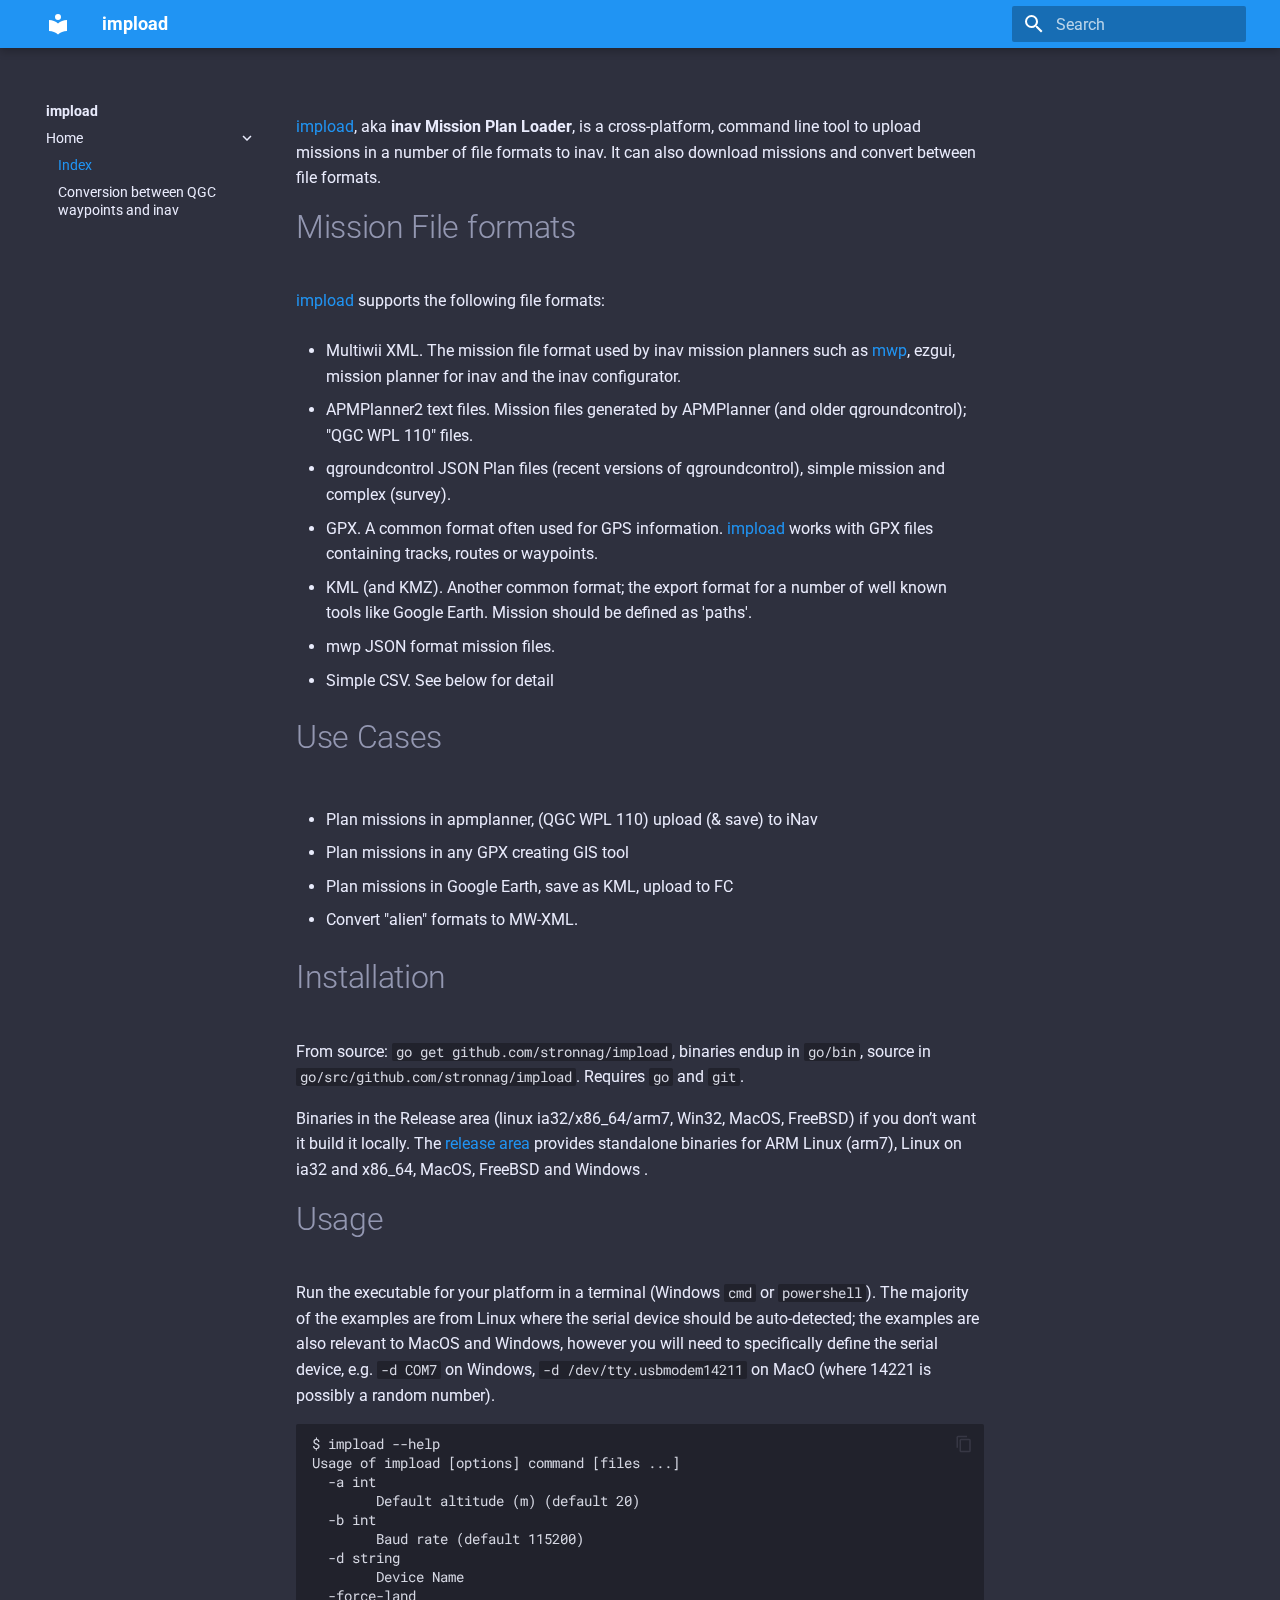
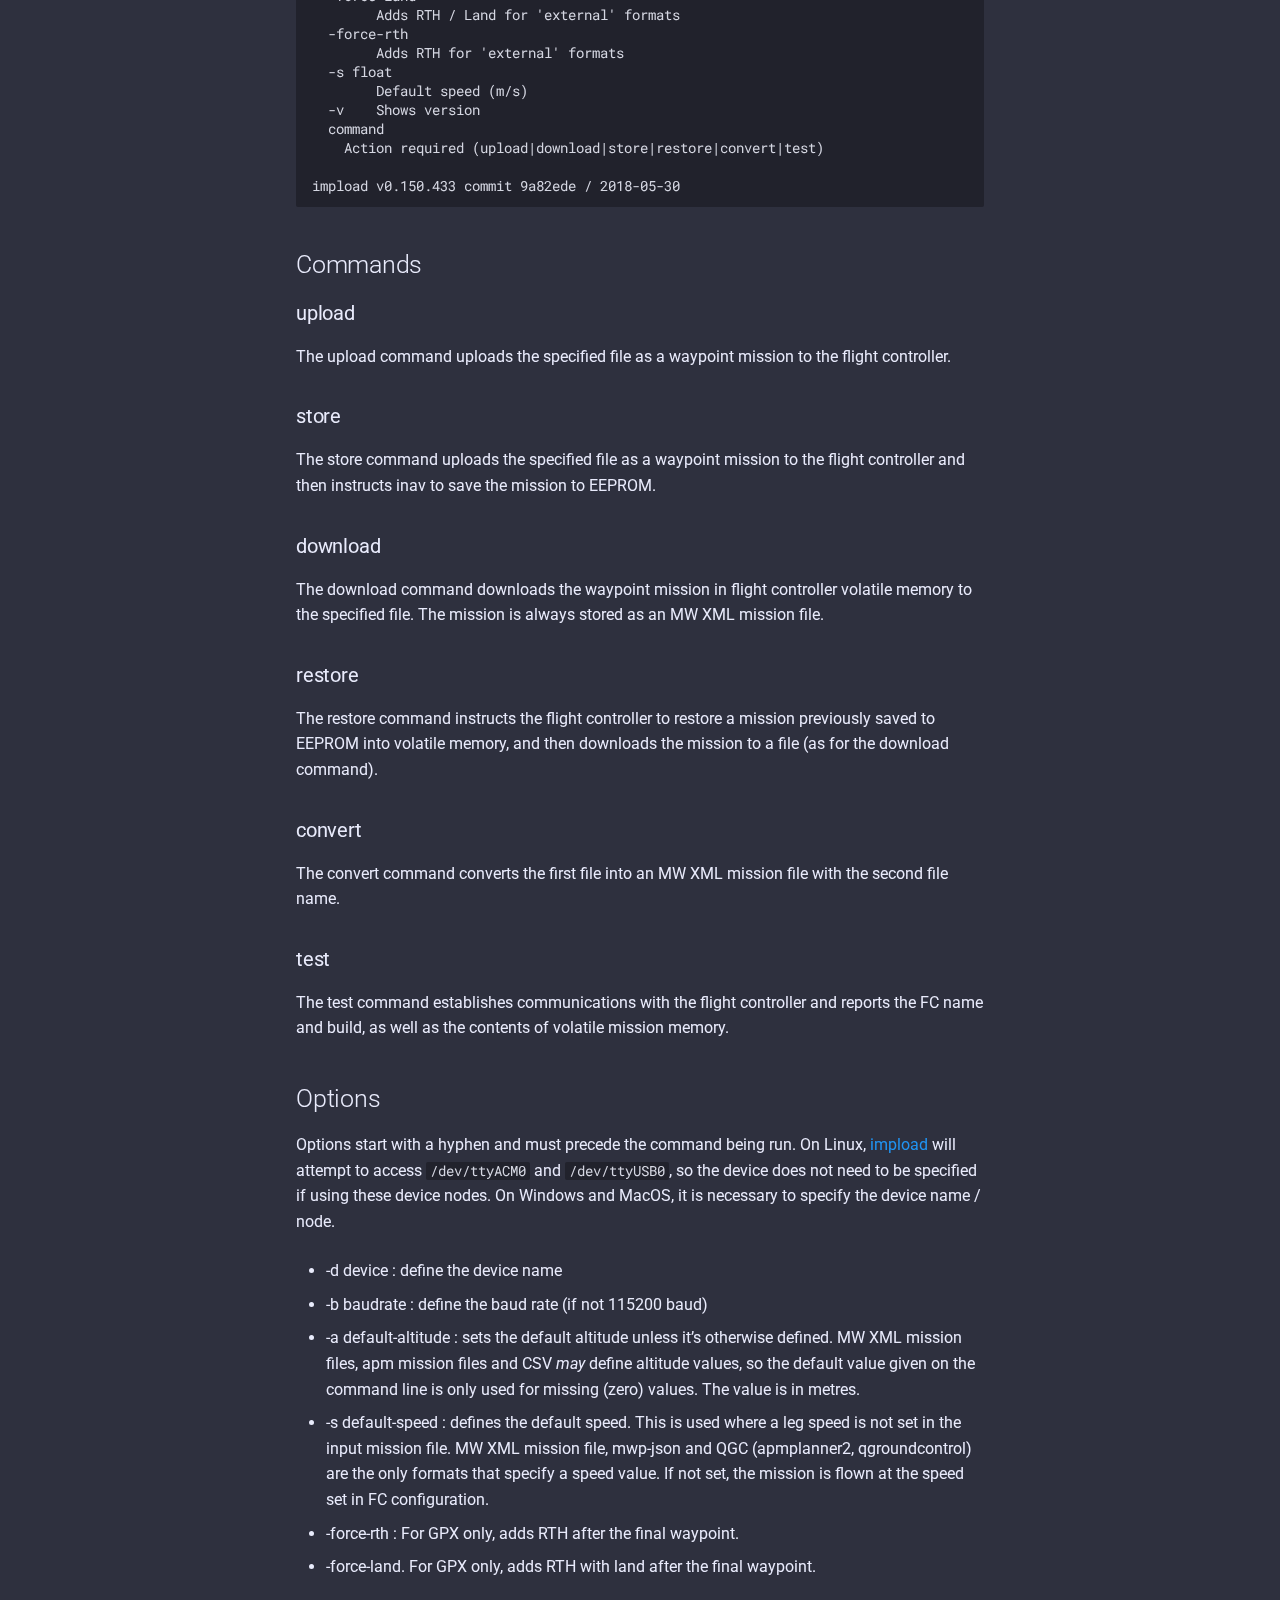
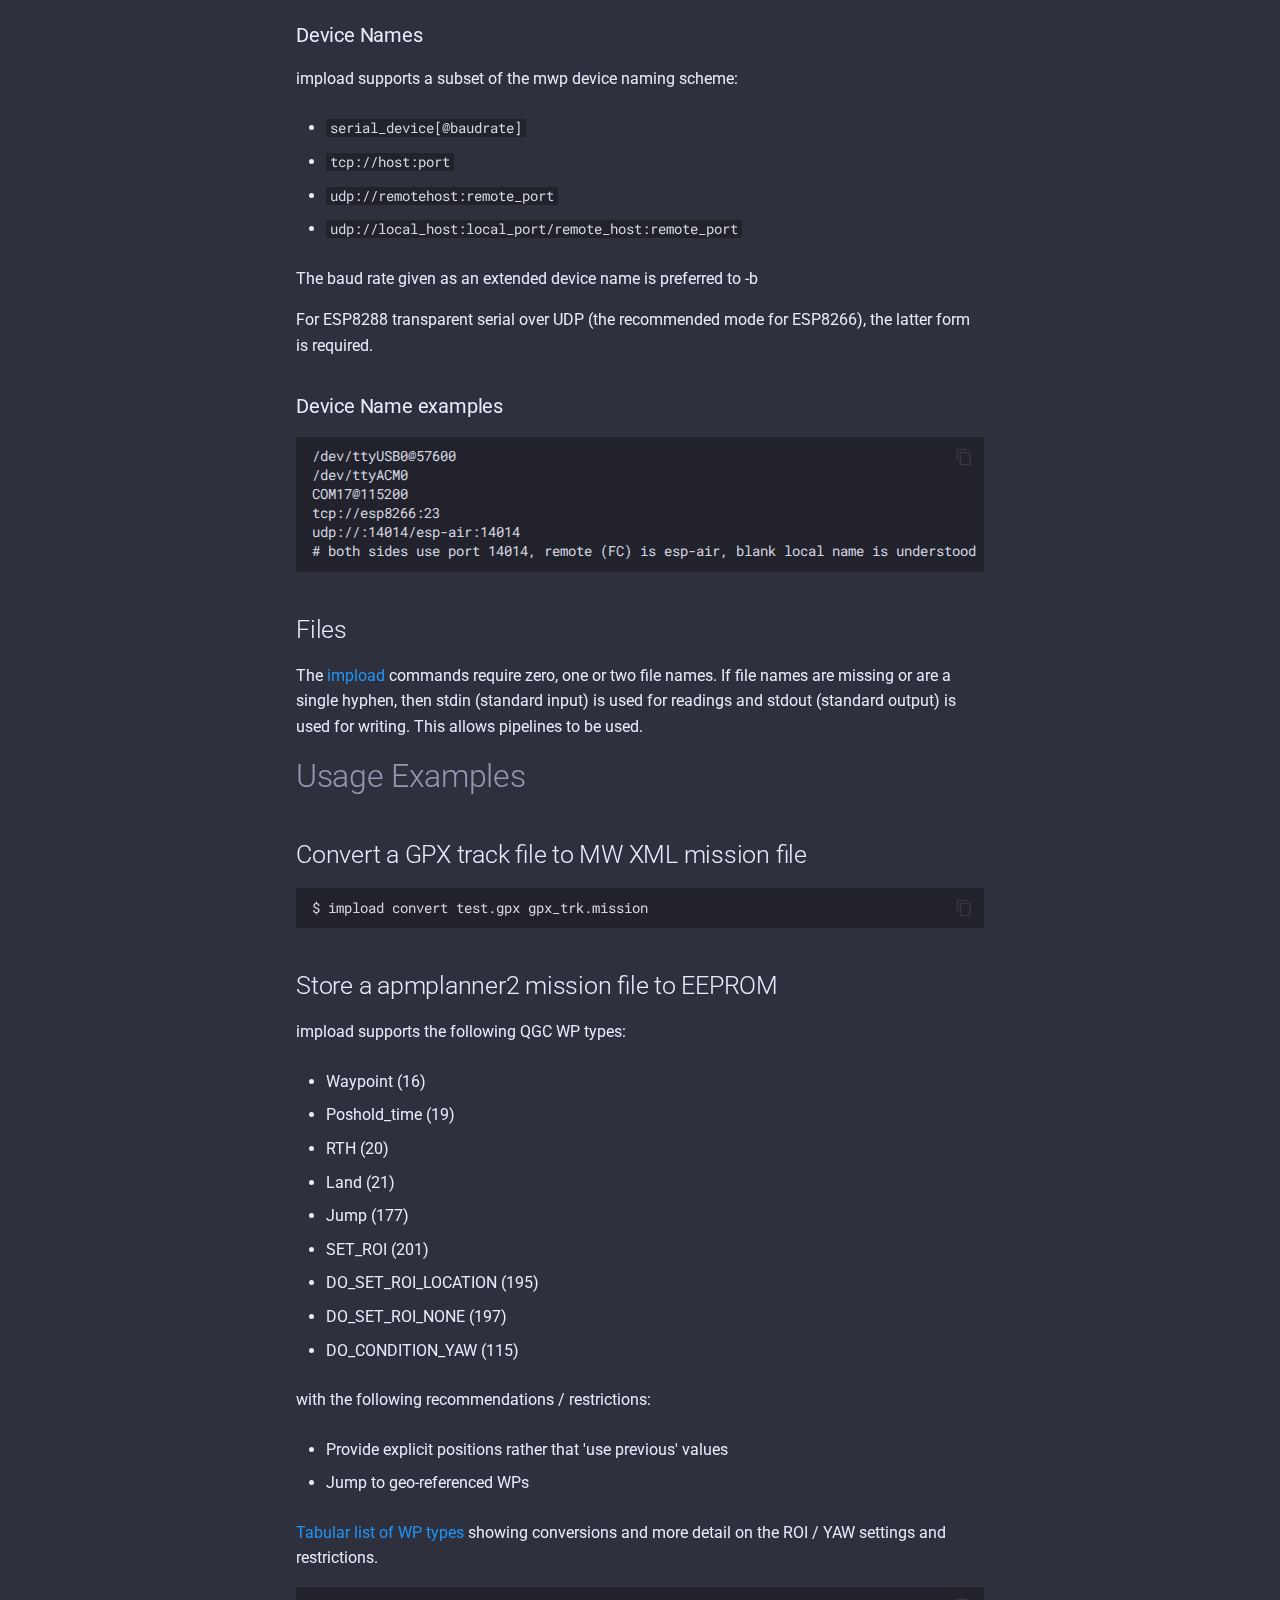
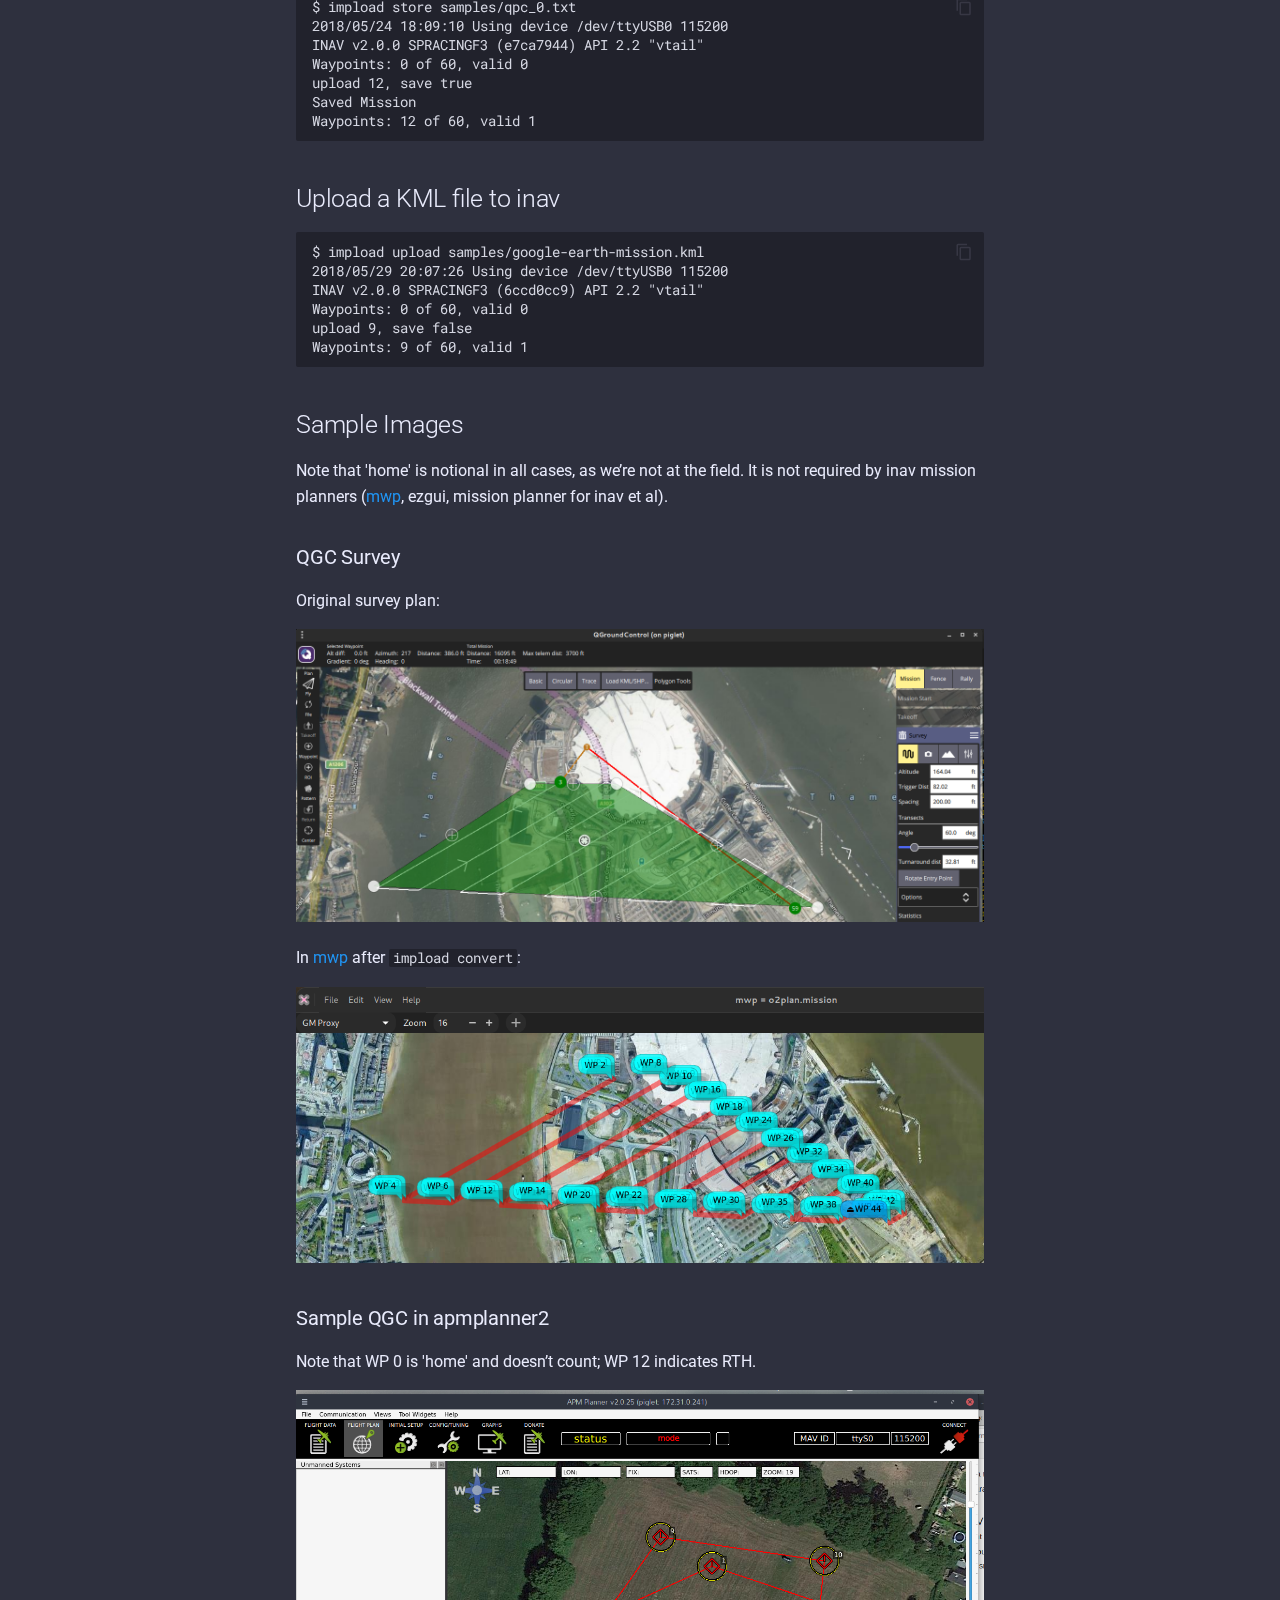
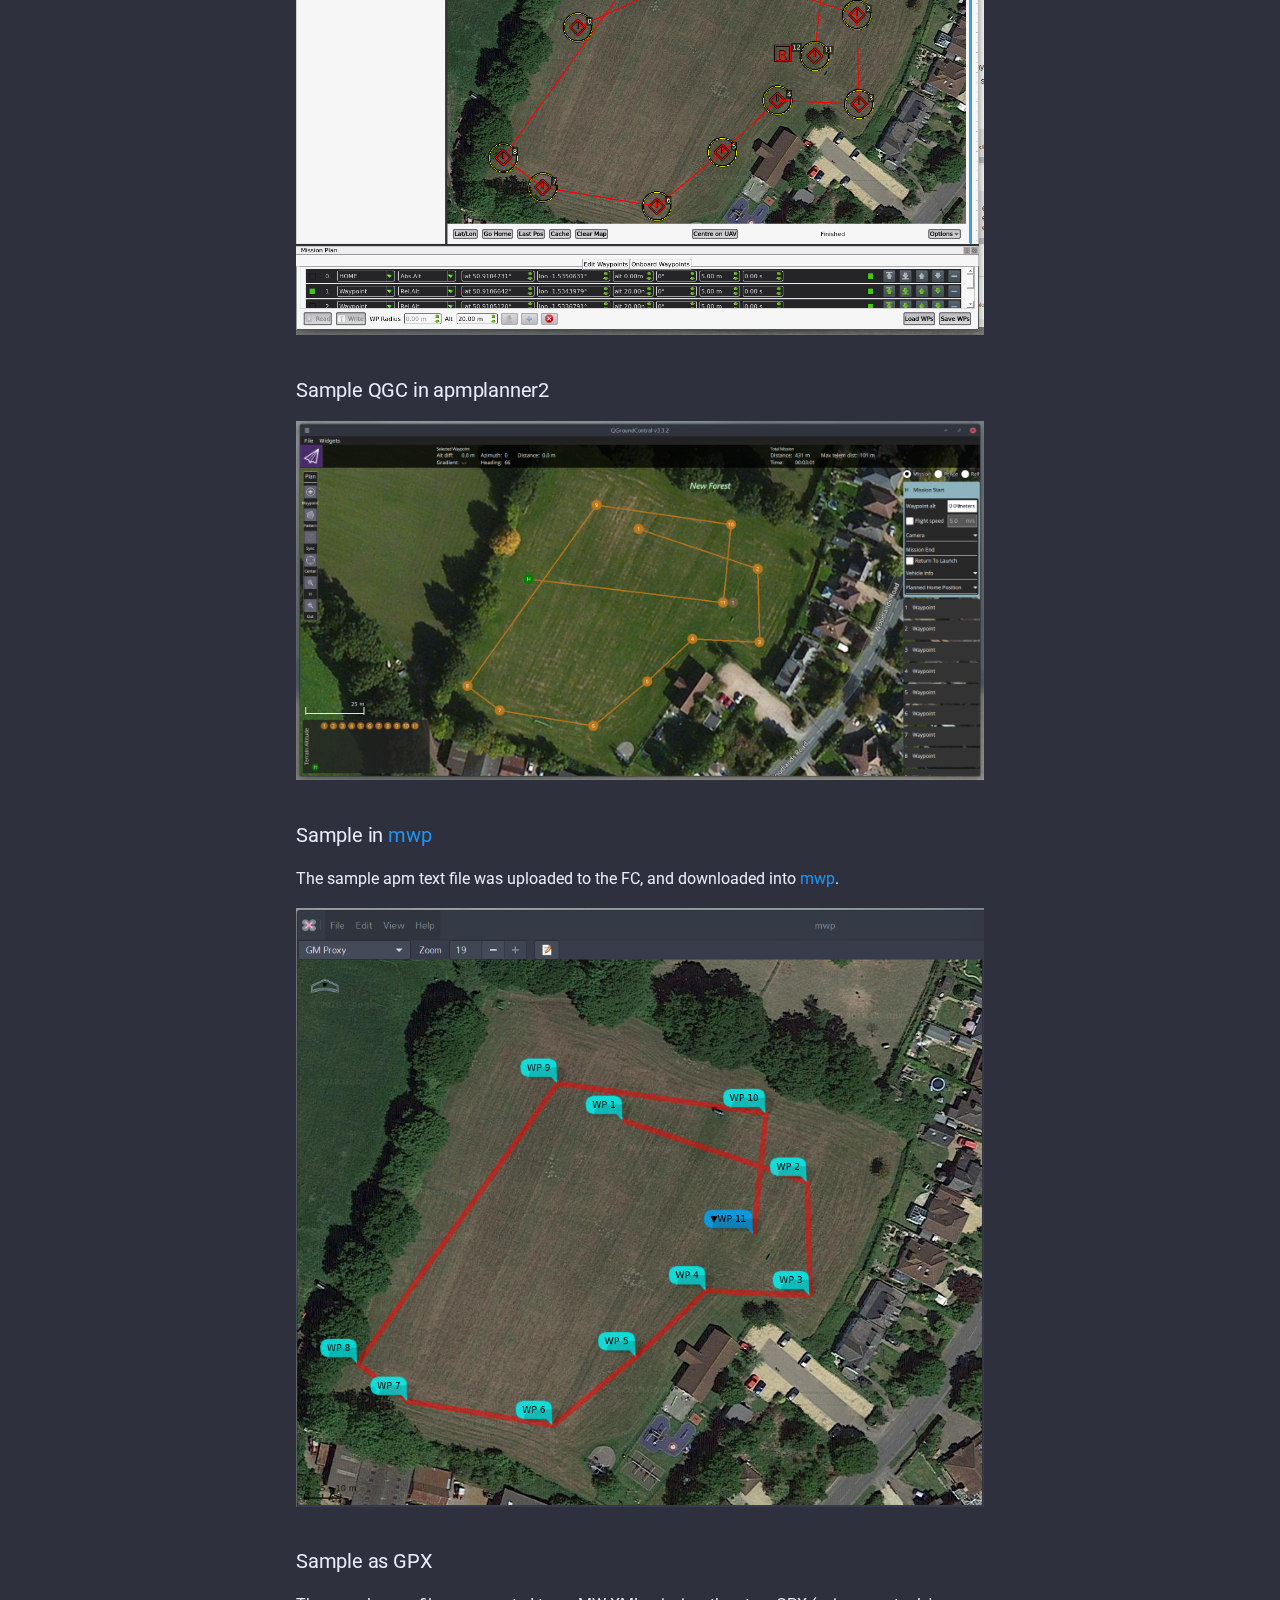
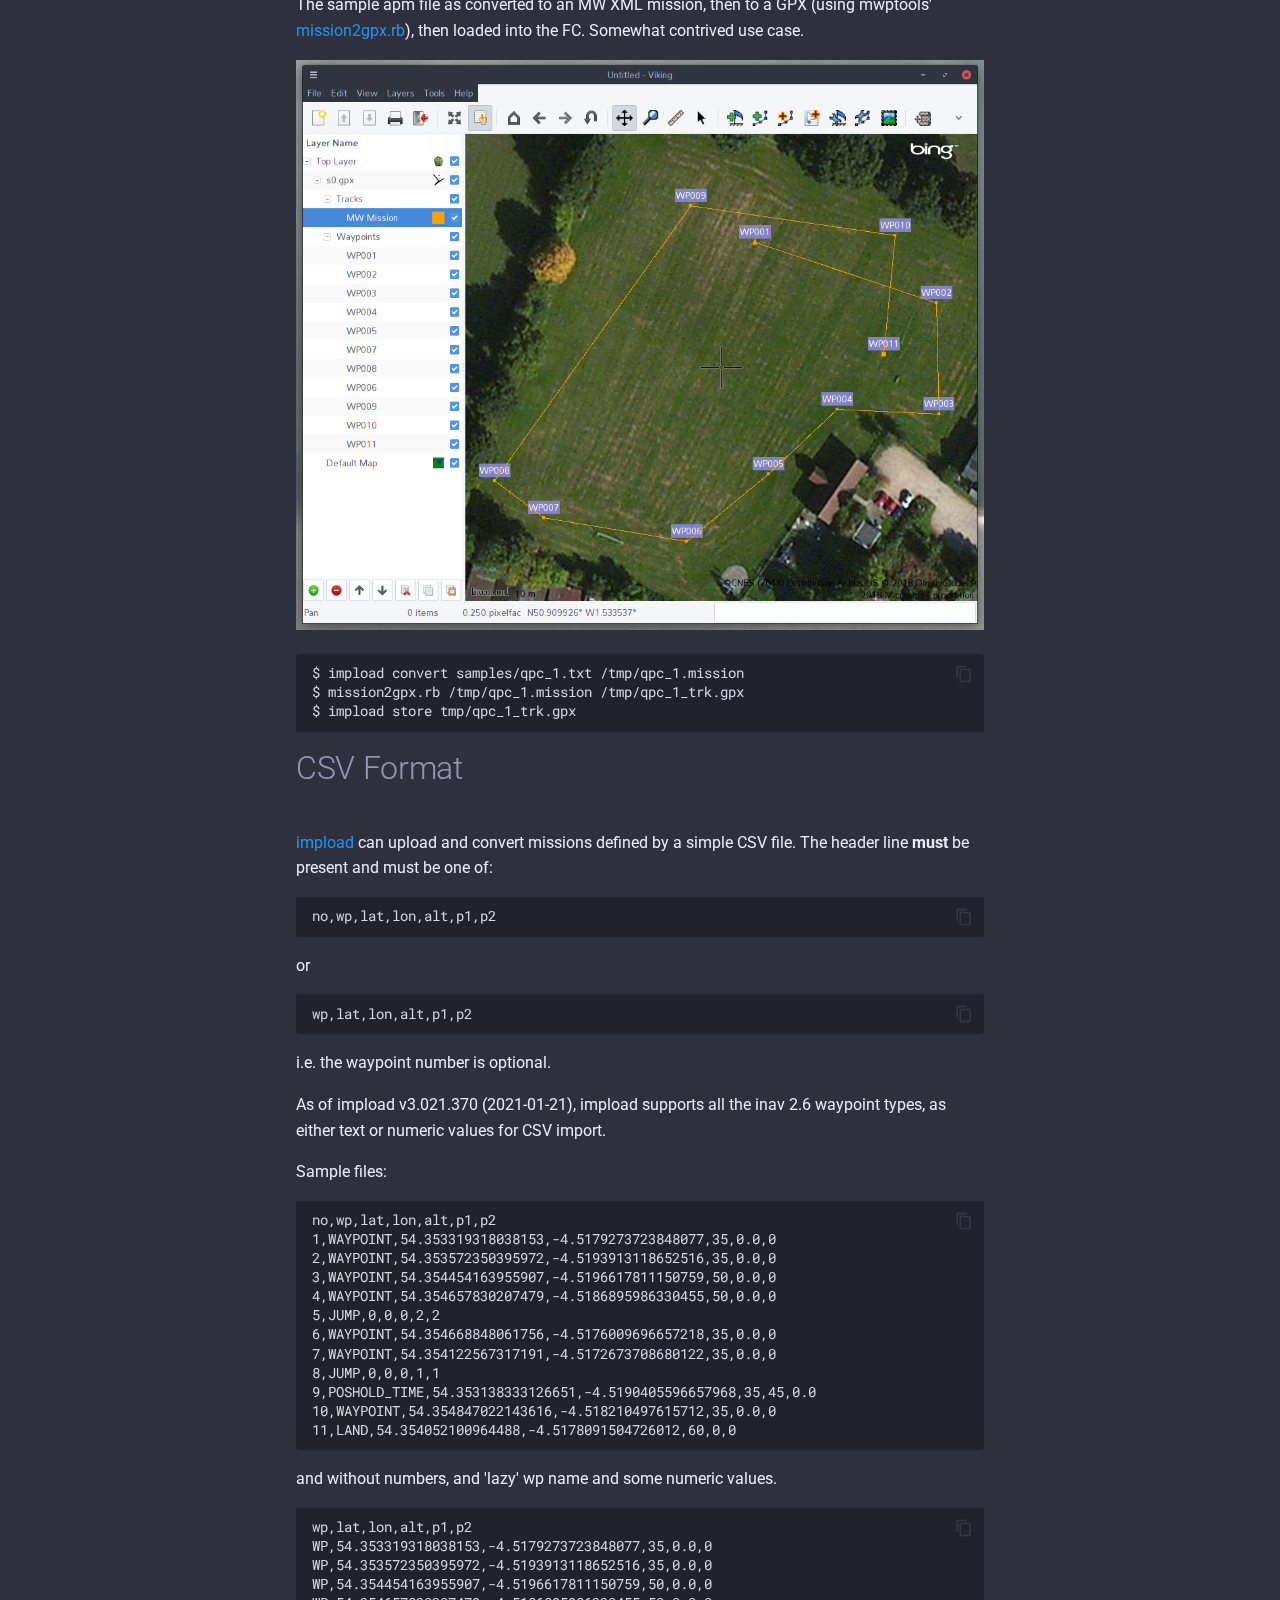
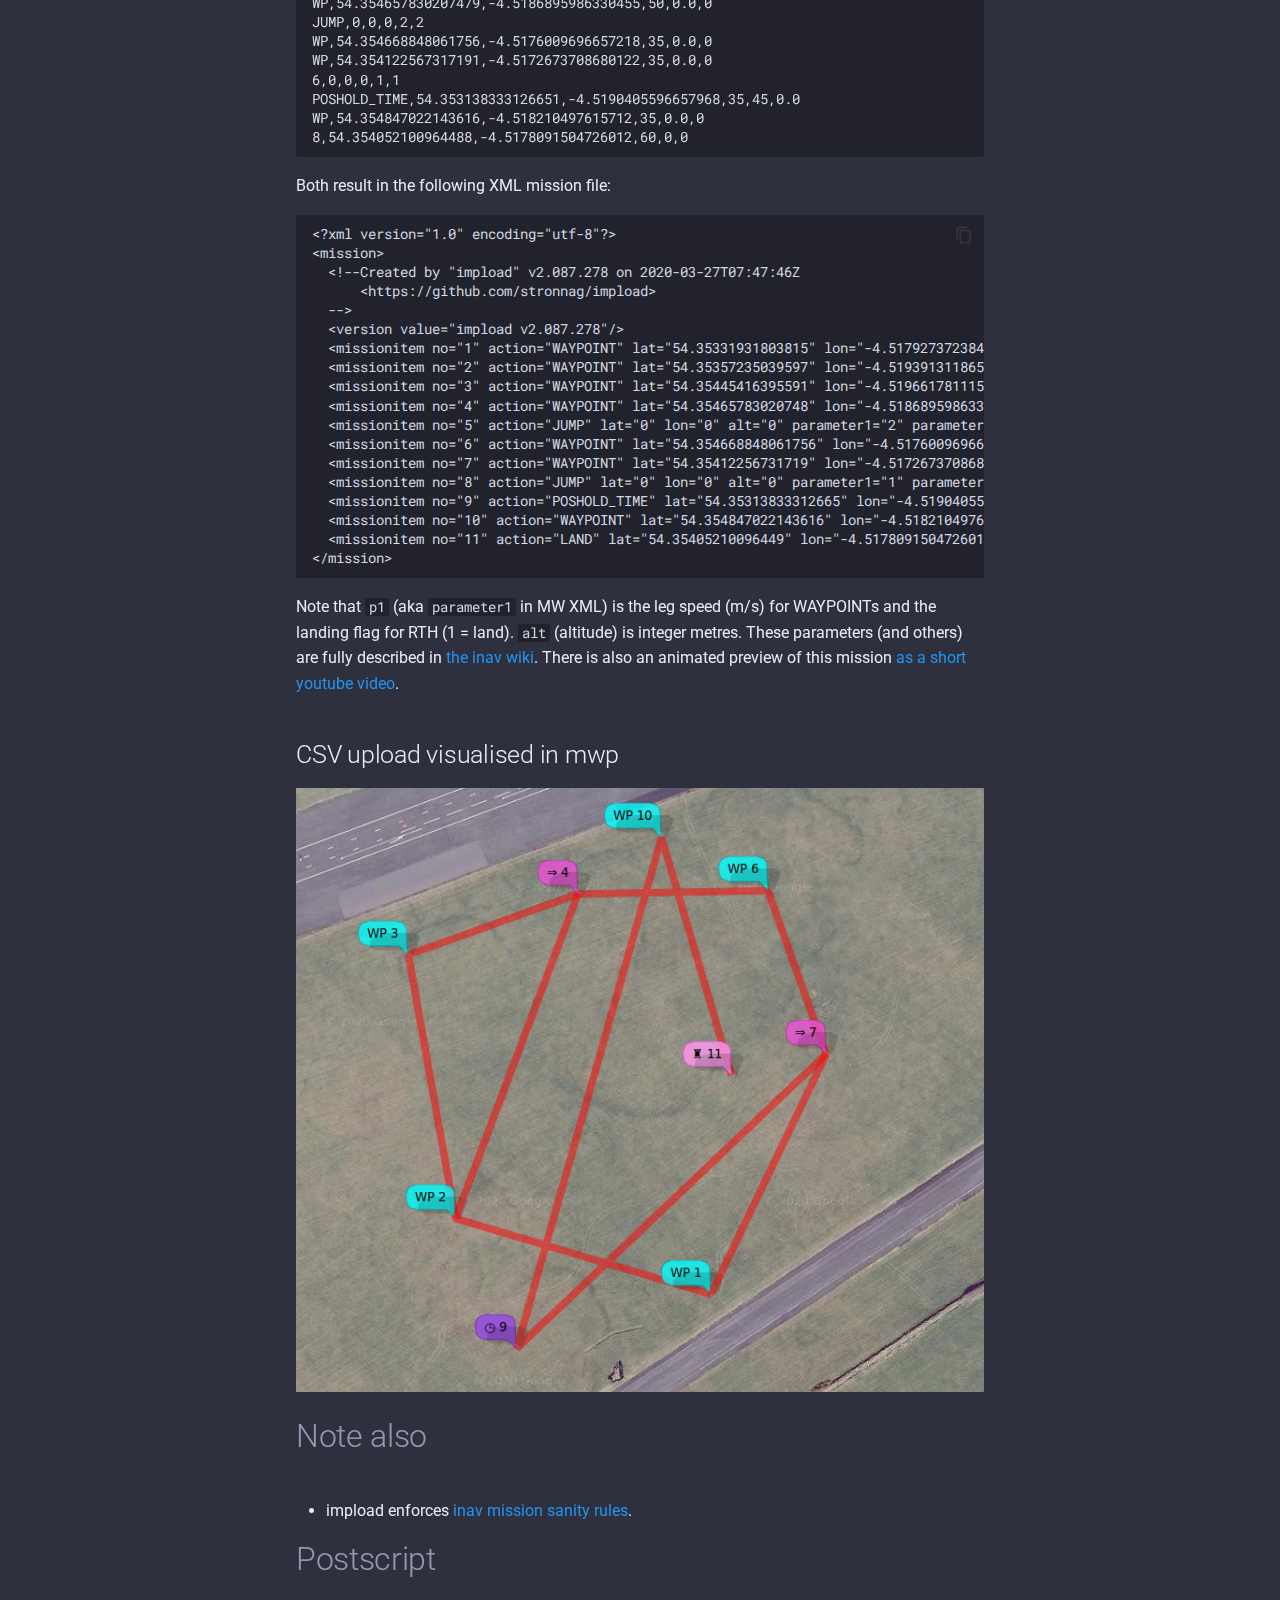
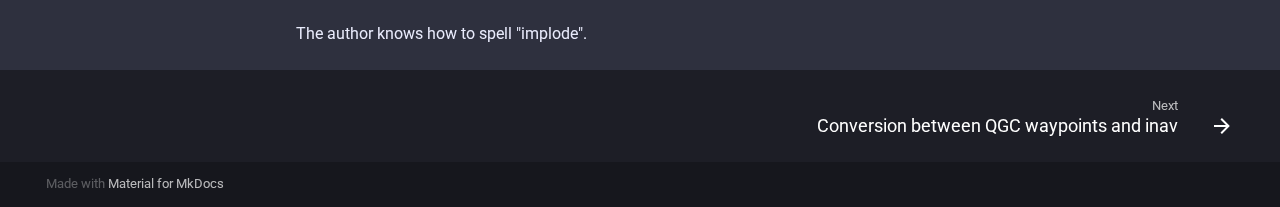
==== index.html @ 37e8502e "Deployed ecc6a29 with MkDocs version: 1.2.3" ====
<!doctype html>
<html lang="en" class="no-js">
  <head>
    
      <meta charset="utf-8">
      <meta name="viewport" content="width=device-width,initial-scale=1">
      
      
      
      <link rel="icon" href="assets/images/favicon.png">
      <meta name="generator" content="mkdocs-1.2.3, mkdocs-material-8.1.3">
    
    
      
        <title>Index - impload</title>
      
    
    
      <link rel="stylesheet" href="assets/stylesheets/main.edf004c2.min.css">
      
        
        <link rel="stylesheet" href="assets/stylesheets/palette.e6a45f82.min.css">
        
          
          
          <meta name="theme-color" content="#2094f3">
        
      
    
    
    
      
        
        <link rel="preconnect" href="https://fonts.gstatic.com" crossorigin>
        <link rel="stylesheet" href="https://fonts.googleapis.com/css?family=Roboto:300,400,400i,700%7CRoboto+Mono&display=fallback">
        <style>:root{--md-text-font:"Roboto";--md-code-font:"Roboto Mono"}</style>
      
    
    
    <script>__md_scope=new URL(".",location),__md_get=(e,_=localStorage,t=__md_scope)=>JSON.parse(_.getItem(t.pathname+"."+e)),__md_set=(e,_,t=localStorage,a=__md_scope)=>{try{t.setItem(a.pathname+"."+e,JSON.stringify(_))}catch(e){}}</script>
    
      

    
    
  </head>
  
  
    
    
    
    
    
    <body dir="ltr" data-md-color-scheme="slate" data-md-color-primary="blue" data-md-color-accent="">
  
    
    
    <input class="md-toggle" data-md-toggle="drawer" type="checkbox" id="__drawer" autocomplete="off">
    <input class="md-toggle" data-md-toggle="search" type="checkbox" id="__search" autocomplete="off">
    <label class="md-overlay" for="__drawer"></label>
    <div data-md-component="skip">
      
        
        <a href="#mission-file-formats" class="md-skip">
          Skip to content
        </a>
      
    </div>
    <div data-md-component="announce">
      
    </div>
    
    
      

<header class="md-header" data-md-component="header">
  <nav class="md-header__inner md-grid" aria-label="Header">
    <a href="." title="impload" class="md-header__button md-logo" aria-label="impload" data-md-component="logo">
      
  
  <svg xmlns="http://www.w3.org/2000/svg" viewBox="0 0 24 24"><path d="M12 8a3 3 0 0 0 3-3 3 3 0 0 0-3-3 3 3 0 0 0-3 3 3 3 0 0 0 3 3m0 3.54C9.64 9.35 6.5 8 3 8v11c3.5 0 6.64 1.35 9 3.54 2.36-2.19 5.5-3.54 9-3.54V8c-3.5 0-6.64 1.35-9 3.54z"/></svg>

    </a>
    <label class="md-header__button md-icon" for="__drawer">
      <svg xmlns="http://www.w3.org/2000/svg" viewBox="0 0 24 24"><path d="M3 6h18v2H3V6m0 5h18v2H3v-2m0 5h18v2H3v-2z"/></svg>
    </label>
    <div class="md-header__title" data-md-component="header-title">
      <div class="md-header__ellipsis">
        <div class="md-header__topic">
          <span class="md-ellipsis">
            impload
          </span>
        </div>
        <div class="md-header__topic" data-md-component="header-topic">
          <span class="md-ellipsis">
            
              Index
            
          </span>
        </div>
      </div>
    </div>
    
    
    
      <label class="md-header__button md-icon" for="__search">
        <svg xmlns="http://www.w3.org/2000/svg" viewBox="0 0 24 24"><path d="M9.5 3A6.5 6.5 0 0 1 16 9.5c0 1.61-.59 3.09-1.56 4.23l.27.27h.79l5 5-1.5 1.5-5-5v-.79l-.27-.27A6.516 6.516 0 0 1 9.5 16 6.5 6.5 0 0 1 3 9.5 6.5 6.5 0 0 1 9.5 3m0 2C7 5 5 7 5 9.5S7 14 9.5 14 14 12 14 9.5 12 5 9.5 5z"/></svg>
      </label>
      <div class="md-search" data-md-component="search" role="dialog">
  <label class="md-search__overlay" for="__search"></label>
  <div class="md-search__inner" role="search">
    <form class="md-search__form" name="search">
      <input type="text" class="md-search__input" name="query" aria-label="Search" placeholder="Search" autocapitalize="off" autocorrect="off" autocomplete="off" spellcheck="false" data-md-component="search-query" required>
      <label class="md-search__icon md-icon" for="__search">
        <svg xmlns="http://www.w3.org/2000/svg" viewBox="0 0 24 24"><path d="M9.5 3A6.5 6.5 0 0 1 16 9.5c0 1.61-.59 3.09-1.56 4.23l.27.27h.79l5 5-1.5 1.5-5-5v-.79l-.27-.27A6.516 6.516 0 0 1 9.5 16 6.5 6.5 0 0 1 3 9.5 6.5 6.5 0 0 1 9.5 3m0 2C7 5 5 7 5 9.5S7 14 9.5 14 14 12 14 9.5 12 5 9.5 5z"/></svg>
        <svg xmlns="http://www.w3.org/2000/svg" viewBox="0 0 24 24"><path d="M20 11v2H8l5.5 5.5-1.42 1.42L4.16 12l7.92-7.92L13.5 5.5 8 11h12z"/></svg>
      </label>
      <nav class="md-search__options" aria-label="Search">
        
        <button type="reset" class="md-search__icon md-icon" aria-label="Clear" tabindex="-1">
          <svg xmlns="http://www.w3.org/2000/svg" viewBox="0 0 24 24"><path d="M19 6.41 17.59 5 12 10.59 6.41 5 5 6.41 10.59 12 5 17.59 6.41 19 12 13.41 17.59 19 19 17.59 13.41 12 19 6.41z"/></svg>
        </button>
      </nav>
      
    </form>
    <div class="md-search__output">
      <div class="md-search__scrollwrap" data-md-scrollfix>
        <div class="md-search-result" data-md-component="search-result">
          <div class="md-search-result__meta">
            Initializing search
          </div>
          <ol class="md-search-result__list"></ol>
        </div>
      </div>
    </div>
  </div>
</div>
    
    
  </nav>
  
</header>
    
    <div class="md-container" data-md-component="container">
      
      
        
          
        
      
      <main class="md-main" data-md-component="main">
        <div class="md-main__inner md-grid">
          
            
              
              <div class="md-sidebar md-sidebar--primary" data-md-component="sidebar" data-md-type="navigation" >
                <div class="md-sidebar__scrollwrap">
                  <div class="md-sidebar__inner">
                    


<nav class="md-nav md-nav--primary" aria-label="Navigation" data-md-level="0">
  <label class="md-nav__title" for="__drawer">
    <a href="." title="impload" class="md-nav__button md-logo" aria-label="impload" data-md-component="logo">
      
  
  <svg xmlns="http://www.w3.org/2000/svg" viewBox="0 0 24 24"><path d="M12 8a3 3 0 0 0 3-3 3 3 0 0 0-3-3 3 3 0 0 0-3 3 3 3 0 0 0 3 3m0 3.54C9.64 9.35 6.5 8 3 8v11c3.5 0 6.64 1.35 9 3.54 2.36-2.19 5.5-3.54 9-3.54V8c-3.5 0-6.64 1.35-9 3.54z"/></svg>

    </a>
    impload
  </label>
  
  <ul class="md-nav__list" data-md-scrollfix>
    
      
      
      

  
  
    
  
  
    
    <li class="md-nav__item md-nav__item--active md-nav__item--nested">
      
      
        <input class="md-nav__toggle md-toggle" data-md-toggle="__nav_1" type="checkbox" id="__nav_1" checked>
      
      
      
      
        <label class="md-nav__link" for="__nav_1">
          Home
          <span class="md-nav__icon md-icon"></span>
        </label>
      
      <nav class="md-nav" aria-label="Home" data-md-level="1">
        <label class="md-nav__title" for="__nav_1">
          <span class="md-nav__icon md-icon"></span>
          Home
        </label>
        <ul class="md-nav__list" data-md-scrollfix>
          
            
              
  
  
    
  
  
    <li class="md-nav__item md-nav__item--active">
      
      <input class="md-nav__toggle md-toggle" data-md-toggle="toc" type="checkbox" id="__toc">
      
      
        
      
      
      <a href="." class="md-nav__link md-nav__link--active">
        Index
      </a>
      
    </li>
  

            
          
            
              
  
  
  
    <li class="md-nav__item">
      <a href="QGC-WP-110-supported-WP-types/" class="md-nav__link">
        Conversion between QGC waypoints and inav
      </a>
    </li>
  

            
          
        </ul>
      </nav>
    </li>
  

    
  </ul>
</nav>
                  </div>
                </div>
              </div>
            
            
              
              <div class="md-sidebar md-sidebar--secondary" data-md-component="sidebar" data-md-type="toc" >
                <div class="md-sidebar__scrollwrap">
                  <div class="md-sidebar__inner">
                    

<nav class="md-nav md-nav--secondary" aria-label="Table of contents">
  
  
  
    
  
  
</nav>
                  </div>
                </div>
              </div>
            
          
          <div class="md-content" data-md-component="content">
            <article class="md-content__inner md-typeset">
              
                

<p><a href="https://github.com/stronnag/impload">impload</a>, aka <strong>inav Mission Plan Loader</strong>, is a cross-platform, command line tool to upload missions in  a number of file formats to inav. It can also download missions and convert between file formats.</p>
<h1 id="mission-file-formats">Mission File formats<a class="headerlink" href="#mission-file-formats" title="Permanent link">#</a></h1>
<p><a href="https://github.com/stronnag/impload">impload</a> supports the following file formats:</p>
<ul>
<li>
<p>Multiwii XML. The mission file format used by inav mission planners such as <a href="https://github.com/stronnag/mwptools">mwp</a>, ezgui, mission planner for inav and the inav configurator.</p>
</li>
<li>
<p>APMPlanner2 text files. Mission files generated by APMPlanner (and older qgroundcontrol); "QGC WPL 110" files.</p>
</li>
<li>
<p>qgroundcontrol JSON Plan files (recent versions of qgroundcontrol), simple mission and complex (survey).</p>
</li>
<li>
<p>GPX. A common format often used for GPS information. <a href="https://github.com/stronnag/impload">impload</a> works with GPX files containing tracks, routes or waypoints.</p>
</li>
<li>
<p>KML (and KMZ). Another common format; the export format for a number of well known tools like Google Earth. Mission should be defined as 'paths'.</p>
</li>
<li>
<p>mwp JSON format mission files.</p>
</li>
<li>
<p>Simple CSV. See below for detail</p>
</li>
</ul>
<h1 id="use-cases">Use Cases<a class="headerlink" href="#use-cases" title="Permanent link">#</a></h1>
<ul>
<li>
<p>Plan missions in apmplanner, (QGC WPL 110) upload (&amp; save) to iNav</p>
</li>
<li>
<p>Plan missions in any GPX creating GIS tool</p>
</li>
<li>
<p>Plan missions in Google Earth, save as KML, upload to FC</p>
</li>
<li>
<p>Convert "alien" formats to MW-XML.</p>
</li>
</ul>
<h1 id="installation">Installation<a class="headerlink" href="#installation" title="Permanent link">#</a></h1>
<p>From source: <code>go get github.com/stronnag/impload</code>, binaries endup in <code>go/bin</code>, source in <code>go/src/github.com/stronnag/impload</code>. Requires <code>go</code> and <code>git</code>.</p>
<p>Binaries in the Release area (linux ia32/x86_64/arm7, Win32, MacOS, FreeBSD) if you don’t want it build it locally. The <a href="https://github.com/stronnag/impload/releases">release area</a> provides
standalone binaries for ARM Linux (arm7), Linux on ia32 and x86_64, MacOS, FreeBSD and Windows .</p>
<h1 id="usage">Usage<a class="headerlink" href="#usage" title="Permanent link">#</a></h1>
<p>Run the executable for your platform in a terminal (Windows <code>cmd</code> or <code>powershell</code>). The majority of the examples are from Linux where the serial device should be auto-detected; the examples are also relevant to MacOS and Windows, however you will need to specifically define the serial device, e.g. <code>-d COM7</code> on Windows, <code>-d /dev/tty.usbmodem14211</code> on MacO (where 14221 is possibly a random number).</p>
<pre><code>$ impload --help
Usage of impload [options] command [files ...]
  -a int
        Default altitude (m) (default 20)
  -b int
        Baud rate (default 115200)
  -d string
        Device Name
  -force-land
        Adds RTH / Land for 'external' formats
  -force-rth
        Adds RTH for 'external' formats
  -s float
        Default speed (m/s)
  -v    Shows version
  command
    Action required (upload|download|store|restore|convert|test)

impload v0.150.433 commit 9a82ede / 2018-05-30
</code></pre>
<h2 id="commands">Commands<a class="headerlink" href="#commands" title="Permanent link">#</a></h2>
<h3 id="upload">upload<a class="headerlink" href="#upload" title="Permanent link">#</a></h3>
<p>The upload command uploads the specified file as a waypoint mission to the flight controller.</p>
<h3 id="store">store<a class="headerlink" href="#store" title="Permanent link">#</a></h3>
<p>The store command uploads the specified file as a waypoint mission to the flight controller and then instructs inav to save the mission to
EEPROM.</p>
<h3 id="download">download<a class="headerlink" href="#download" title="Permanent link">#</a></h3>
<p>The download command downloads the waypoint mission in flight controller volatile memory to the specified file. The mission is always stored as an MW XML mission file.</p>
<h3 id="restore">restore<a class="headerlink" href="#restore" title="Permanent link">#</a></h3>
<p>The restore command instructs the flight controller to restore a mission previously saved to EEPROM into volatile memory, and then downloads the mission to a file (as for the download command).</p>
<h3 id="convert">convert<a class="headerlink" href="#convert" title="Permanent link">#</a></h3>
<p>The convert command converts the first file into an MW XML mission file with the second file name.</p>
<h3 id="test">test<a class="headerlink" href="#test" title="Permanent link">#</a></h3>
<p>The test command establishes communications with the flight controller and reports the FC name and build, as well as the contents of volatile mission memory.</p>
<h2 id="options">Options<a class="headerlink" href="#options" title="Permanent link">#</a></h2>
<p>Options start with a hyphen and must precede the command being run. On Linux, <a href="https://github.com/stronnag/impload">impload</a> will attempt to access <code>/dev/ttyACM0</code> and <code>/dev/ttyUSB0</code>, so the device does not need to be specified if using these device nodes. On Windows and MacOS, it is
necessary to specify the device name / node.</p>
<ul>
<li>
<p>-d device : define the device name</p>
</li>
<li>
<p>-b baudrate : define the baud rate (if not 115200 baud)</p>
</li>
<li>
<p>-a default-altitude : sets the default altitude unless it’s otherwise defined. MW XML mission files, apm mission files and CSV <em>may</em> define altitude values, so the default value given on the command line is only used for missing (zero) values. The value is in metres.</p>
</li>
<li>
<p>-s default-speed : defines the default speed. This is used where a leg speed is not set in the input mission file. MW XML mission file, mwp-json and QGC (apmplanner2, qgroundcontrol) are the only formats that specify a speed value. If not set, the mission is flown at the speed set in FC configuration.</p>
</li>
<li>
<p>-force-rth : For GPX only, adds RTH after the final waypoint.</p>
</li>
<li>
<p>-force-land. For GPX only, adds RTH with land after the final waypoint.</p>
</li>
</ul>
<h3 id="device-names">Device Names<a class="headerlink" href="#device-names" title="Permanent link">#</a></h3>
<p>impload supports a subset of the mwp device naming scheme:</p>
<ul>
<li>
<p><code>serial_device[@baudrate]</code></p>
</li>
<li>
<p><code>tcp://host:port</code></p>
</li>
<li>
<p><code>udp://remotehost:remote_port</code></p>
</li>
<li>
<p><code>udp://local_host:local_port/remote_host:remote_port</code></p>
</li>
</ul>
<p>The baud rate given as an extended device name is preferred to -b</p>
<p>For ESP8288 transparent serial over UDP (the recommended mode for ESP8266), the latter form is required.</p>
<h3 id="device-name-examples">Device Name examples<a class="headerlink" href="#device-name-examples" title="Permanent link">#</a></h3>
<pre><code>/dev/ttyUSB0@57600
/dev/ttyACM0
COM17@115200
tcp://esp8266:23
udp://:14014/esp-air:14014
# both sides use port 14014, remote (FC) is esp-air, blank local name is understood as INADDR_ANY.
</code></pre>
<h2 id="files">Files<a class="headerlink" href="#files" title="Permanent link">#</a></h2>
<p>The <a href="https://github.com/stronnag/impload">impload</a> commands require zero, one or two file names. If file names are missing or are a single hyphen, then stdin (standard input) is used for readings and stdout (standard output) is used for writing. This allows pipelines to be used.</p>
<h1 id="usage-examples">Usage Examples<a class="headerlink" href="#usage-examples" title="Permanent link">#</a></h1>
<h2 id="convert-a-gpx-track-file-to-mw-xml-mission-file">Convert a GPX track file to MW XML mission file<a class="headerlink" href="#convert-a-gpx-track-file-to-mw-xml-mission-file" title="Permanent link">#</a></h2>
<pre><code>$ impload convert test.gpx gpx_trk.mission
</code></pre>
<h2 id="store-a-apmplanner2-mission-file-to-eeprom">Store a apmplanner2 mission file to EEPROM<a class="headerlink" href="#store-a-apmplanner2-mission-file-to-eeprom" title="Permanent link">#</a></h2>
<p>impload supports the following QGC WP types:</p>
<ul>
<li>
<p>Waypoint (16)</p>
</li>
<li>
<p>Poshold_time (19)</p>
</li>
<li>
<p>RTH (20)</p>
</li>
<li>
<p>Land (21)</p>
</li>
<li>
<p>Jump (177)</p>
</li>
<li>
<p>SET_ROI (201)</p>
</li>
<li>
<p>DO_SET_ROI_LOCATION (195)</p>
</li>
<li>
<p>DO_SET_ROI_NONE (197)</p>
</li>
<li>
<p>DO_CONDITION_YAW (115)</p>
</li>
</ul>
<p>with the following recommendations / restrictions:</p>
<ul>
<li>
<p>Provide explicit positions rather that 'use previous' values</p>
</li>
<li>
<p>Jump to geo-referenced WPs</p>
</li>
</ul>
<p><a href="https://github.com/stronnag/impload/wiki/QGC-WP-110-supported-WP-types">Tabular list of WP types</a> showing conversions and more detail on the ROI / YAW settings and restrictions.</p>
<pre><code>$ impload store samples/qpc_0.txt
2018/05/24 18:09:10 Using device /dev/ttyUSB0 115200
INAV v2.0.0 SPRACINGF3 (e7ca7944) API 2.2 "vtail"
Waypoints: 0 of 60, valid 0
upload 12, save true
Saved Mission
Waypoints: 12 of 60, valid 1
</code></pre>
<h2 id="upload-a-kml-file-to-inav">Upload a KML file to inav<a class="headerlink" href="#upload-a-kml-file-to-inav" title="Permanent link">#</a></h2>
<pre><code>$ impload upload samples/google-earth-mission.kml
2018/05/29 20:07:26 Using device /dev/ttyUSB0 115200
INAV v2.0.0 SPRACINGF3 (6ccd0cc9) API 2.2 "vtail"
Waypoints: 0 of 60, valid 0
upload 9, save false
Waypoints: 9 of 60, valid 1
</code></pre>
<h2 id="sample-images">Sample Images<a class="headerlink" href="#sample-images" title="Permanent link">#</a></h2>
<p>Note that 'home' is notional in all cases, as we’re not at the field. It is not required by inav mission planners (<a href="https://github.com/stronnag/mwptools">mwp</a>, ezgui, mission planner for
inav et al).</p>
<h3 id="qgc-survey">QGC Survey<a class="headerlink" href="#qgc-survey" title="Permanent link">#</a></h3>
<p>Original survey plan:</p>
<p><img alt="qgc" src="images/qgc-survey.png" /></p>
<p>In <a href="https://github.com/stronnag/mwptools">mwp</a> after <code>impload convert</code>:</p>
<p><img alt="mwp" src="images/mwp-survey-qgc.png" /></p>
<h3 id="sample-qgc-in-apmplanner2">Sample QGC in apmplanner2<a class="headerlink" href="#sample-qgc-in-apmplanner2" title="Permanent link">#</a></h3>
<p>Note that WP 0 is 'home' and doesn’t count; WP 12 indicates RTH.</p>
<p><img alt="apm" src="images/sample-mission.png" /></p>
<h3 id="sample-qgc-in-apmplanner2_1">Sample QGC in apmplanner2<a class="headerlink" href="#sample-qgc-in-apmplanner2_1" title="Permanent link">#</a></h3>
<p><img alt="apm" src="images/sample-qgc.png" /></p>
<h3 id="sample-in-mwp">Sample in <a href="https://github.com/stronnag/mwptools">mwp</a><a class="headerlink" href="#sample-in-mwp" title="Permanent link">#</a></h3>
<p>The sample apm text file was uploaded to the FC, and downloaded into <a href="https://github.com/stronnag/mwptools">mwp</a>.</p>
<p><img alt="apm" src="images/mwp_mission.png" /></p>
<h3 id="sample-as-gpx">Sample as GPX<a class="headerlink" href="#sample-as-gpx" title="Permanent link">#</a></h3>
<p>The sample apm file as converted to an MW XML mission, then to a GPX
(using mwptools' <a href="https://github.com/stronnag/mwptools/blob/master/samples/mission2gpx.rb">mission2gpx.rb</a>), then loaded into the FC. Somewhat contrived use case.</p>
<p><img alt="apm" src="images/viking-gpx.png" /></p>
<pre><code>$ impload convert samples/qpc_1.txt /tmp/qpc_1.mission
$ mission2gpx.rb /tmp/qpc_1.mission /tmp/qpc_1_trk.gpx
$ impload store tmp/qpc_1_trk.gpx
</code></pre>
<h1 id="csv-format">CSV Format<a class="headerlink" href="#csv-format" title="Permanent link">#</a></h1>
<p><a href="https://github.com/stronnag/impload">impload</a> can upload and convert missions defined by a simple CSV file. The header line <strong>must</strong> be present and must be one of:</p>
<pre><code>no,wp,lat,lon,alt,p1,p2
</code></pre>
<p>or</p>
<pre><code>wp,lat,lon,alt,p1,p2
</code></pre>
<p>i.e. the waypoint number is optional.</p>
<p>As of impload v3.021.370 (2021-01-21), impload supports all the inav 2.6 waypoint types, as either text or numeric values for CSV import.</p>
<p>Sample files:</p>
<pre><code>no,wp,lat,lon,alt,p1,p2
1,WAYPOINT,54.353319318038153,-4.5179273723848077,35,0.0,0
2,WAYPOINT,54.353572350395972,-4.5193913118652516,35,0.0,0
3,WAYPOINT,54.354454163955907,-4.5196617811150759,50,0.0,0
4,WAYPOINT,54.354657830207479,-4.5186895986330455,50,0.0,0
5,JUMP,0,0,0,2,2
6,WAYPOINT,54.354668848061756,-4.5176009696657218,35,0.0,0
7,WAYPOINT,54.354122567317191,-4.5172673708680122,35,0.0,0
8,JUMP,0,0,0,1,1
9,POSHOLD_TIME,54.353138333126651,-4.5190405596657968,35,45,0.0
10,WAYPOINT,54.354847022143616,-4.518210497615712,35,0.0,0
11,LAND,54.354052100964488,-4.5178091504726012,60,0,0
</code></pre>
<p>and without numbers, and 'lazy' wp name and some numeric values.</p>
<pre><code>wp,lat,lon,alt,p1,p2
WP,54.353319318038153,-4.5179273723848077,35,0.0,0
WP,54.353572350395972,-4.5193913118652516,35,0.0,0
WP,54.354454163955907,-4.5196617811150759,50,0.0,0
WP,54.354657830207479,-4.5186895986330455,50,0.0,0
JUMP,0,0,0,2,2
WP,54.354668848061756,-4.5176009696657218,35,0.0,0
WP,54.354122567317191,-4.5172673708680122,35,0.0,0
6,0,0,0,1,1
POSHOLD_TIME,54.353138333126651,-4.5190405596657968,35,45,0.0
WP,54.354847022143616,-4.518210497615712,35,0.0,0
8,54.354052100964488,-4.5178091504726012,60,0,0
</code></pre>
<p>Both result in the following XML mission file:</p>
<pre><code>&lt;?xml version="1.0" encoding="utf-8"?&gt;
&lt;mission&gt;
  &lt;!--Created by "impload" v2.087.278 on 2020-03-27T07:47:46Z
      &lt;https://github.com/stronnag/impload&gt;
  --&gt;
  &lt;version value="impload v2.087.278"/&gt;
  &lt;missionitem no="1" action="WAYPOINT" lat="54.35331931803815" lon="-4.517927372384808" alt="35" parameter1="0" parameter2="0" parameter3="0"/&gt;
  &lt;missionitem no="2" action="WAYPOINT" lat="54.35357235039597" lon="-4.519391311865252" alt="35" parameter1="0" parameter2="0" parameter3="0"/&gt;
  &lt;missionitem no="3" action="WAYPOINT" lat="54.35445416395591" lon="-4.519661781115076" alt="50" parameter1="0" parameter2="0" parameter3="0"/&gt;
  &lt;missionitem no="4" action="WAYPOINT" lat="54.35465783020748" lon="-4.5186895986330455" alt="50" parameter1="0" parameter2="0" parameter3="0"/&gt;
  &lt;missionitem no="5" action="JUMP" lat="0" lon="0" alt="0" parameter1="2" parameter2="2" parameter3="0"/&gt;
  &lt;missionitem no="6" action="WAYPOINT" lat="54.354668848061756" lon="-4.517600969665722" alt="35" parameter1="0" parameter2="0" parameter3="0"/&gt;
  &lt;missionitem no="7" action="WAYPOINT" lat="54.35412256731719" lon="-4.517267370868012" alt="35" parameter1="0" parameter2="0" parameter3="0"/&gt;
  &lt;missionitem no="8" action="JUMP" lat="0" lon="0" alt="0" parameter1="1" parameter2="1" parameter3="0"/&gt;
  &lt;missionitem no="9" action="POSHOLD_TIME" lat="54.35313833312665" lon="-4.519040559665797" alt="35" parameter1="45" parameter2="0" parameter3="0"/&gt;
  &lt;missionitem no="10" action="WAYPOINT" lat="54.354847022143616" lon="-4.518210497615712" alt="35" parameter1="0" parameter2="0" parameter3="0"/&gt;
  &lt;missionitem no="11" action="LAND" lat="54.35405210096449" lon="-4.517809150472601" alt="60" parameter1="0" parameter2="0" parameter3="0"/&gt;
&lt;/mission&gt;
</code></pre>
<p>Note that <code>p1</code> (aka <code>parameter1</code> in MW XML) is the leg speed (m/s) for WAYPOINTs and the landing flag for RTH (1 = land). <code>alt</code> (altitude) is integer metres. These parameters (and others) are fully described in <a href="https://github.com/iNavFlight/inav/wiki/MSP-Navigation-Messages">the inav wiki</a>. There is also an animated preview of this mission <a href="https://youtu.be/MTA42WUOjUY">as a short youtube
video</a>.</p>
<h2 id="csv-upload-visualised-in-mwp">CSV upload visualised in mwp<a class="headerlink" href="#csv-upload-visualised-in-mwp" title="Permanent link">#</a></h2>
<p><img alt="mwp/csv" src="images/eg_complex_mission.png" /></p>
<h1 id="note-also">Note also<a class="headerlink" href="#note-also" title="Permanent link">#</a></h1>
<ul>
<li>impload enforces <a href="https://github.com/iNavFlight/inav/wiki/MSP-Navigation-Messages">inav mission sanity rules</a>.</li>
</ul>
<h1 id="postscript">Postscript<a class="headerlink" href="#postscript" title="Permanent link">#</a></h1>
<p>The author knows how to spell "implode".</p>

              
            </article>
          </div>
        </div>
        
      </main>
      
        <footer class="md-footer">
  
    <nav class="md-footer__inner md-grid" aria-label="Footer">
      
      
        
        <a href="QGC-WP-110-supported-WP-types/" class="md-footer__link md-footer__link--next" aria-label="Next: Conversion between QGC waypoints and inav" rel="next">
          <div class="md-footer__title">
            <div class="md-ellipsis">
              <span class="md-footer__direction">
                Next
              </span>
              Conversion between QGC waypoints and inav
            </div>
          </div>
          <div class="md-footer__button md-icon">
            <svg xmlns="http://www.w3.org/2000/svg" viewBox="0 0 24 24"><path d="M4 11v2h12l-5.5 5.5 1.42 1.42L19.84 12l-7.92-7.92L10.5 5.5 16 11H4z"/></svg>
          </div>
        </a>
      
    </nav>
  
  <div class="md-footer-meta md-typeset">
    <div class="md-footer-meta__inner md-grid">
      <div class="md-copyright">
  
  
    Made with
    <a href="https://squidfunk.github.io/mkdocs-material/" target="_blank" rel="noopener">
      Material for MkDocs
    </a>
  
</div>
      
    </div>
  </div>
</footer>
      
    </div>
    <div class="md-dialog" data-md-component="dialog">
      <div class="md-dialog__inner md-typeset"></div>
    </div>
    <script id="__config" type="application/json">{"base": ".", "features": [], "translations": {"clipboard.copy": "Copy to clipboard", "clipboard.copied": "Copied to clipboard", "search.config.lang": "en", "search.config.pipeline": "trimmer, stopWordFilter", "search.config.separator": "[\\s\\-]+", "search.placeholder": "Search", "search.result.placeholder": "Type to start searching", "search.result.none": "No matching documents", "search.result.one": "1 matching document", "search.result.other": "# matching documents", "search.result.more.one": "1 more on this page", "search.result.more.other": "# more on this page", "search.result.term.missing": "Missing", "select.version.title": "Select version"}, "search": "assets/javascripts/workers/search.0bbba5b5.min.js"}</script>
    
    
      <script src="assets/javascripts/bundle.e1a181d9.min.js"></script>
      
    
  </body>
</html>
---- assets/stylesheets/main.edf004c2.min.css ----
@charset "UTF-8";html{-webkit-text-size-adjust:none;-moz-text-size-adjust:none;text-size-adjust:none;box-sizing:border-box}*,:after,:before{box-sizing:inherit}body{margin:0}a,button,input,label{-webkit-tap-highlight-color:transparent}a{color:inherit;text-decoration:none}hr{border:0;box-sizing:content-box;display:block;height:.05rem;overflow:visible;padding:0}small{font-size:80%}sub,sup{line-height:1em}img{border-style:none}table{border-collapse:separate;border-spacing:0}td,th{font-weight:400;vertical-align:top}button{background:transparent;border:0;font-family:inherit;font-size:inherit;margin:0;padding:0}input{border:0;outline:none}:root{--md-default-fg-color:rgba(0,0,0,.87);--md-default-fg-color--light:rgba(0,0,0,.54);--md-default-fg-color--lighter:rgba(0,0,0,.32);--md-default-fg-color--lightest:rgba(0,0,0,.07);--md-default-bg-color:#fff;--md-default-bg-color--light:hsla(0,0%,100%,.7);--md-default-bg-color--lighter:hsla(0,0%,100%,.3);--md-default-bg-color--lightest:hsla(0,0%,100%,.12);--md-primary-fg-color:#4051b5;--md-primary-fg-color--light:#5d6cc0;--md-primary-fg-color--dark:#303fa1;--md-primary-bg-color:#fff;--md-primary-bg-color--light:hsla(0,0%,100%,.7);--md-accent-fg-color:#526cfe;--md-accent-fg-color--transparent:rgba(82,108,254,.1);--md-accent-bg-color:#fff;--md-accent-bg-color--light:hsla(0,0%,100%,.7);--md-shadow-z1:0 0.2rem 0.5rem rgba(0,0,0,.05),0 0 0.05rem rgba(0,0,0,.1);--md-shadow-z2:0 0.2rem 0.5rem rgba(0,0,0,.1),0 0 0.05rem rgba(0,0,0,.25);--md-shadow-z3:0 0.2rem 0.5rem rgba(0,0,0,.2),0 0 0.05rem rgba(0,0,0,.35)}:root>*{--md-code-fg-color:#36464e;--md-code-bg-color:#f5f5f5;--md-code-hl-color:rgba(255,255,0,.5);--md-code-hl-number-color:#d52a2a;--md-code-hl-special-color:#db1457;--md-code-hl-function-color:#a846b9;--md-code-hl-constant-color:#6e59d9;--md-code-hl-keyword-color:#3f6ec6;--md-code-hl-string-color:#1c7d4d;--md-code-hl-name-color:var(--md-code-fg-color);--md-code-hl-operator-color:var(--md-default-fg-color--light);--md-code-hl-punctuation-color:var(--md-default-fg-color--light);--md-code-hl-comment-color:var(--md-default-fg-color--light);--md-code-hl-generic-color:var(--md-default-fg-color--light);--md-code-hl-variable-color:var(--md-default-fg-color--light);--md-typeset-color:var(--md-default-fg-color);--md-typeset-a-color:var(--md-primary-fg-color);--md-typeset-mark-color:rgba(255,255,0,.5);--md-typeset-del-color:rgba(245,80,61,.15);--md-typeset-ins-color:rgba(11,213,112,.15);--md-typeset-kbd-color:#fafafa;--md-typeset-kbd-accent-color:#fff;--md-typeset-kbd-border-color:#b8b8b8;--md-typeset-table-color:rgba(0,0,0,.12);--md-admonition-fg-color:var(--md-default-fg-color);--md-admonition-bg-color:var(--md-default-bg-color);--md-footer-fg-color:#fff;--md-footer-fg-color--light:hsla(0,0%,100%,.7);--md-footer-fg-color--lighter:hsla(0,0%,100%,.3);--md-footer-bg-color:rgba(0,0,0,.87);--md-footer-bg-color--dark:rgba(0,0,0,.32)}.md-icon svg{fill:currentColor;display:block;height:1.2rem;width:1.2rem}body{-webkit-font-smoothing:antialiased;-moz-osx-font-smoothing:grayscale;--md-text-font-family:var(--md-text-font,_),-apple-system,BlinkMacSystemFont,Helvetica,Arial,sans-serif;--md-code-font-family:var(--md-code-font,_),SFMono-Regular,Consolas,Menlo,monospace}body,input{font-feature-settings:"kern","liga";font-family:var(--md-text-font-family)}body,code,input,kbd,pre{color:var(--md-typeset-color)}code,kbd,pre{font-feature-settings:"kern";font-family:var(--md-code-font-family)}:root{--md-typeset-table-sort-icon:url('data:image/svg+xml;charset=utf-8,<svg xmlns="http://www.w3.org/2000/svg" viewBox="0 0 24 24"><path d="m18 21-4-4h3V7h-3l4-4 4 4h-3v10h3M2 19v-2h10v2M2 13v-2h7v2M2 7V5h4v2H2z"/></svg>');--md-typeset-table-sort-icon--asc:url('data:image/svg+xml;charset=utf-8,<svg xmlns="http://www.w3.org/2000/svg" viewBox="0 0 24 24"><path d="M19 17h3l-4 4-4-4h3V3h2M2 17h10v2H2M6 5v2H2V5m0 6h7v2H2v-2z"/></svg>');--md-typeset-table-sort-icon--desc:url('data:image/svg+xml;charset=utf-8,<svg xmlns="http://www.w3.org/2000/svg" viewBox="0 0 24 24"><path d="M19 7h3l-4-4-4 4h3v14h2M2 17h10v2H2M6 5v2H2V5m0 6h7v2H2v-2z"/></svg>')}.md-typeset{-webkit-print-color-adjust:exact;color-adjust:exact;font-size:.8rem;line-height:1.6}@media print{.md-typeset{font-size:.68rem}}.md-typeset :is(ul,ol,dl,figure,blockquote,pre){margin:1em 0}.md-typeset h1{color:var(--md-default-fg-color--light);font-size:2em;line-height:1.3;margin:0 0 1.25em}.md-typeset h1,.md-typeset h2{font-weight:300;letter-spacing:-.01em}.md-typeset h2{font-size:1.5625em;line-height:1.4;margin:1.6em 0 .64em}.md-typeset h3{font-size:1.25em;font-weight:400;letter-spacing:-.01em;line-height:1.5;margin:1.6em 0 .8em}.md-typeset h2+h3{margin-top:.8em}.md-typeset h4{font-weight:700;letter-spacing:-.01em;margin:1em 0}.md-typeset :is(h5,h6){color:var(--md-default-fg-color--light);font-size:.8em;font-weight:700;letter-spacing:-.01em;margin:1.25em 0}.md-typeset h5{text-transform:uppercase}.md-typeset hr{border-bottom:.05rem solid var(--md-default-fg-color--lightest);display:flow-root;margin:1.5em 0}.md-typeset a{color:var(--md-typeset-a-color);word-break:break-word}.md-typeset a,.md-typeset a:before{transition:color 125ms}.md-typeset a:is(:focus,:hover){color:var(--md-accent-fg-color)}.md-typeset a.focus-visible{outline-color:var(--md-accent-fg-color);outline-offset:.2rem}.md-typeset :is(code,pre,kbd){color:var(--md-code-fg-color);direction:ltr}@media print{.md-typeset :is(code,pre,kbd){white-space:pre-wrap}}.md-typeset code{background-color:var(--md-code-bg-color);border-radius:.1rem;-webkit-box-decoration-break:clone;box-decoration-break:clone;font-size:.85em;padding:0 .2941176471em;word-break:break-word}.md-typeset code:not(.focus-visible){-webkit-tap-highlight-color:transparent;outline:none}.md-typeset :is(h1,h2,h3,h4,h5,h6) code{background-color:transparent;box-shadow:none;margin:initial;padding:initial}.md-typeset a code{color:currentColor}.md-typeset pre{display:flow-root;line-height:1.4;position:relative}.md-typeset pre>code{-webkit-box-decoration-break:slice;box-decoration-break:slice;box-shadow:none;display:block;margin:0;outline-color:var(--md-accent-fg-color);overflow:auto;padding:.7720588235em 1.1764705882em;scrollbar-color:var(--md-default-fg-color--lighter) transparent;scrollbar-width:thin;touch-action:auto;word-break:normal}.md-typeset pre>code:hover{scrollbar-color:var(--md-accent-fg-color) transparent}.md-typeset pre>code::-webkit-scrollbar{height:.2rem;width:.2rem}.md-typeset pre>code::-webkit-scrollbar-thumb{background-color:var(--md-default-fg-color--lighter)}.md-typeset pre>code::-webkit-scrollbar-thumb:hover{background-color:var(--md-accent-fg-color)}.md-typeset kbd{background-color:var(--md-typeset-kbd-color);border-radius:.1rem;box-shadow:0 .1rem 0 .05rem var(--md-typeset-kbd-border-color),0 .1rem 0 var(--md-typeset-kbd-border-color),0 -.1rem .2rem var(--md-typeset-kbd-accent-color) inset;color:var(--md-default-fg-color);display:inline-block;font-size:.75em;padding:0 .6666666667em;vertical-align:text-top;word-break:break-word}.md-typeset mark{background-color:var(--md-typeset-mark-color);-webkit-box-decoration-break:clone;box-decoration-break:clone;color:inherit;word-break:break-word}.md-typeset abbr{border-bottom:.05rem dotted var(--md-default-fg-color--light);cursor:help;text-decoration:none}@media (hover:none){.md-typeset abbr{position:relative}[dir=ltr] .md-typeset abbr[title]:is(:focus,:hover):after{left:0}[dir=rtl] .md-typeset abbr[title]:is(:focus,:hover):after{right:0}.md-typeset abbr[title]:is(:focus,:hover):after{background-color:var(--md-default-fg-color);border-radius:.1rem;box-shadow:var(--md-shadow-z3);color:var(--md-default-bg-color);content:attr(title);display:inline-block;font-size:.7rem;margin-top:2em;max-width:80%;min-width:-webkit-max-content;min-width:max-content;padding:.2rem .3rem;position:absolute;width:auto}}.md-typeset small{opacity:.75}[dir=ltr] .md-typeset :is(sup,sub){margin-left:.078125em}[dir=rtl] .md-typeset :is(sup,sub){margin-right:.078125em}[dir=ltr] .md-typeset blockquote{padding-left:.6rem}[dir=rtl] .md-typeset blockquote{padding-right:.6rem}[dir=ltr] .md-typeset blockquote{border-left:.2rem solid var(--md-default-fg-color--lighter)}[dir=rtl] .md-typeset blockquote{border-right:.2rem solid var(--md-default-fg-color--lighter)}.md-typeset blockquote{color:var(--md-default-fg-color--light)}.md-typeset ul{list-style-type:disc}[dir=ltr] .md-typeset :is(ul,ol){margin-left:.625em}[dir=rtl] .md-typeset :is(ul,ol){margin-right:.625em}.md-typeset :is(ul,ol){padding:0}.md-typeset :is(ul,ol):not([hidden]){display:flow-root}.md-typeset :is(ul,ol) ol{list-style-type:lower-alpha}.md-typeset :is(ul,ol) ol ol{list-style-type:lower-roman}[dir=ltr] .md-typeset :is(ul,ol) li{margin-left:1.25em}[dir=rtl] .md-typeset :is(ul,ol) li{margin-right:1.25em}.md-typeset :is(ul,ol) li{margin-bottom:.5em}.md-typeset :is(ul,ol) li :is(p,blockquote){margin:.5em 0}.md-typeset :is(ul,ol) li:last-child{margin-bottom:0}[dir=ltr] .md-typeset :is(ul,ol) li :is(ul,ol){margin-left:.625em}[dir=rtl] .md-typeset :is(ul,ol) li :is(ul,ol){margin-right:.625em}.md-typeset :is(ul,ol) li :is(ul,ol){margin-bottom:.5em;margin-top:.5em}[dir=ltr] .md-typeset dd{margin-left:1.875em}[dir=rtl] .md-typeset dd{margin-right:1.875em}.md-typeset dd{margin-bottom:1.5em;margin-top:1em}.md-typeset :is(img,svg){height:auto;max-width:100%}.md-typeset :is(img,svg)[align=left]{margin:1em 1em 1em 0}.md-typeset :is(img,svg)[align=right]{margin:1em 0 1em 1em}.md-typeset :is(img,svg)[align]:only-child{margin-top:0}.md-typeset img[src$="#only-dark"]{display:none}.md-typeset figure{display:flow-root;margin:0 auto;max-width:100%;text-align:center;width:-webkit-fit-content;width:-moz-fit-content;width:fit-content}.md-typeset figure img{display:block}.md-typeset figcaption{font-style:italic;margin:1em auto 2em;max-width:24rem}.md-typeset iframe{max-width:100%}.md-typeset table:not([class]){background-color:var(--md-default-bg-color);border:.05rem solid var(--md-typeset-table-color);border-radius:.1rem;display:inline-block;font-size:.64rem;max-width:100%;overflow:auto;touch-action:auto}@media print{.md-typeset table:not([class]){display:table}}.md-typeset table:not([class])+*{margin-top:1.5em}.md-typeset table:not([class]) :is(th,td)>:first-child{margin-top:0}.md-typeset table:not([class]) :is(th,td)>:last-child{margin-bottom:0}.md-typeset table:not([class]) :is(th,td):not([align]){text-align:left}[dir=rtl] .md-typeset table:not([class]) :is(th,td):not([align]){text-align:right}.md-typeset table:not([class]) th{font-weight:700;min-width:5rem;padding:.9375em 1.25em;vertical-align:top}.md-typeset table:not([class]) th a{color:inherit}.md-typeset table:not([class]) td{border-top:.05rem solid var(--md-typeset-table-color);padding:.9375em 1.25em;vertical-align:top}.md-typeset table:not([class]) tbody tr{transition:background-color 125ms}.md-typeset table:not([class]) tbody tr:hover{background-color:rgba(0,0,0,.035);box-shadow:0 .05rem 0 var(--md-default-bg-color) inset}.md-typeset table:not([class]) a{word-break:normal}.md-typeset table th[role=columnheader]{cursor:pointer}[dir=ltr] .md-typeset table th[role=columnheader]:after{margin-left:.5em}[dir=rtl] .md-typeset table th[role=columnheader]:after{margin-right:.5em}.md-typeset table th[role=columnheader]:after{content:"";display:inline-block;height:1.2em;-webkit-mask-image:var(--md-typeset-table-sort-icon);mask-image:var(--md-typeset-table-sort-icon);-webkit-mask-repeat:no-repeat;mask-repeat:no-repeat;-webkit-mask-size:contain;mask-size:contain;transition:background-color 125ms;vertical-align:text-bottom;width:1.2em}.md-typeset table th[role=columnheader]:hover:after{background-color:var(--md-default-fg-color--lighter)}.md-typeset table th[role=columnheader][aria-sort=ascending]:after{background-color:var(--md-default-fg-color--light);-webkit-mask-image:var(--md-typeset-table-sort-icon--asc);mask-image:var(--md-typeset-table-sort-icon--asc)}.md-typeset table th[role=columnheader][aria-sort=descending]:after{background-color:var(--md-default-fg-color--light);-webkit-mask-image:var(--md-typeset-table-sort-icon--desc);mask-image:var(--md-typeset-table-sort-icon--desc)}.md-typeset__scrollwrap{margin:1em -.8rem;overflow-x:auto;touch-action:auto}.md-typeset__table{display:inline-block;margin-bottom:.5em;padding:0 .8rem}@media print{.md-typeset__table{display:block}}html .md-typeset__table table{display:table;margin:0;overflow:hidden;width:100%}@media screen and (max-width:44.9375em){.md-content__inner>pre{margin:1em -.8rem}.md-content__inner>pre code{border-radius:0}}.md-banner{background-color:var(--md-footer-bg-color);color:var(--md-footer-fg-color);overflow:auto}@media print{.md-banner{display:none}}.md-banner--warning{background:var(--md-typeset-mark-color);color:var(--md-default-fg-color)}.md-banner__inner{font-size:.7rem;margin:.6rem auto;padding:0 .8rem}html{font-size:125%;height:100%;overflow-x:hidden}@media screen and (min-width:100em){html{font-size:137.5%}}@media screen and (min-width:125em){html{font-size:150%}}body{background-color:var(--md-default-bg-color);display:flex;flex-direction:column;font-size:.5rem;min-height:100%;position:relative;width:100%}@media print{body{display:block}}@media screen and (max-width:59.9375em){body[data-md-state=lock]{position:fixed}}.md-grid{margin-left:auto;margin-right:auto;max-width:61rem}.md-container{display:flex;flex-direction:column;flex-grow:1}@media print{.md-container{display:block}}.md-main{flex-grow:1}.md-main__inner{display:flex;height:100%;margin-top:1.5rem}.md-ellipsis{overflow:hidden;text-overflow:ellipsis;white-space:nowrap}.md-toggle{display:none}.md-option{height:0;opacity:0;position:absolute;width:0}.md-option:checked+label:not([hidden]){display:block}.md-option.focus-visible+label{outline-color:var(--md-accent-fg-color);outline-style:auto}.md-skip{background-color:var(--md-default-fg-color);border-radius:.1rem;color:var(--md-default-bg-color);font-size:.64rem;margin:.5rem;opacity:0;outline-color:var(--md-accent-fg-color);padding:.3rem .5rem;position:fixed;transform:translateY(.4rem);z-index:-1}.md-skip:focus{opacity:1;transform:translateY(0);transition:transform .25s cubic-bezier(.4,0,.2,1),opacity 175ms 75ms;z-index:10}@page{margin:25mm}:root{--md-clipboard-icon:url('data:image/svg+xml;charset=utf-8,<svg xmlns="http://www.w3.org/2000/svg" viewBox="0 0 24 24"><path d="M19 21H8V7h11m0-2H8a2 2 0 0 0-2 2v14a2 2 0 0 0 2 2h11a2 2 0 0 0 2-2V7a2 2 0 0 0-2-2m-3-4H4a2 2 0 0 0-2 2v14h2V3h12V1z"/></svg>')}.md-clipboard{border-radius:.1rem;color:var(--md-default-fg-color--lightest);cursor:pointer;height:1.5em;outline-color:var(--md-accent-fg-color);outline-offset:.1rem;position:absolute;right:.5em;top:.5em;transition:color .25s;width:1.5em;z-index:1}@media print{.md-clipboard{display:none}}.md-clipboard:not(.focus-visible){-webkit-tap-highlight-color:transparent;outline:none}:hover>.md-clipboard{color:var(--md-default-fg-color--light)}.md-clipboard:is(:focus,:hover){color:var(--md-accent-fg-color)}.md-clipboard:after{background-color:currentColor;content:"";display:block;height:1.125em;margin:0 auto;-webkit-mask-image:var(--md-clipboard-icon);mask-image:var(--md-clipboard-icon);-webkit-mask-repeat:no-repeat;mask-repeat:no-repeat;-webkit-mask-size:contain;mask-size:contain;width:1.125em}.md-clipboard--inline{cursor:pointer}.md-clipboard--inline code{transition:color .25s,background-color .25s}.md-clipboard--inline:is(:focus,:hover) code{background-color:var(--md-accent-fg-color--transparent);color:var(--md-accent-fg-color)}.md-content{flex-grow:1;min-width:0}.md-content__inner{margin:0 .8rem 1.2rem;padding-top:.6rem}@media screen and (min-width:76.25em){[dir=ltr] .md-sidebar--primary:not([hidden])~.md-content>.md-content__inner{margin-left:1.2rem}[dir=rtl] .md-sidebar--primary:not([hidden])~.md-content>.md-content__inner{margin-right:1.2rem}[dir=ltr] .md-sidebar--secondary:not([hidden])~.md-content>.md-content__inner{margin-right:1.2rem}[dir=rtl] .md-sidebar--secondary:not([hidden])~.md-content>.md-content__inner{margin-left:1.2rem}}.md-content__inner:before{content:"";display:block;height:.4rem}.md-content__inner>:last-child{margin-bottom:0}[dir=ltr] .md-content__button{margin-left:.4rem}[dir=rtl] .md-content__button{margin-right:.4rem}.md-content__button{float:right;margin:.4rem 0;padding:0}@media print{.md-content__button{display:none}}[dir=rtl] .md-content__button{float:left}.md-typeset .md-content__button{color:var(--md-default-fg-color--lighter)}.md-content__button svg{display:inline;vertical-align:top}[dir=rtl] .md-content__button svg{transform:scaleX(-1)}[dir=ltr] .md-dialog{right:.8rem}[dir=rtl] .md-dialog{left:.8rem}.md-dialog{background-color:var(--md-default-fg-color);border-radius:.1rem;bottom:.8rem;box-shadow:var(--md-shadow-z3);min-width:11.1rem;opacity:0;padding:.4rem .6rem;pointer-events:none;position:fixed;transform:translateY(100%);transition:transform 0ms .4s,opacity .4s;z-index:4}@media print{.md-dialog{display:none}}.md-dialog[data-md-state=open]{opacity:1;pointer-events:auto;transform:translateY(0);transition:transform .4s cubic-bezier(.075,.85,.175,1),opacity .4s}.md-dialog__inner{color:var(--md-default-bg-color);font-size:.7rem}.md-footer{background-color:var(--md-footer-bg-color);color:var(--md-footer-fg-color)}@media print{.md-footer{display:none}}.md-footer__inner{display:flex;justify-content:space-between;overflow:auto;padding:.2rem}.md-footer__link{display:flex;flex-grow:0.01;outline-color:var(--md-accent-fg-color);overflow:hidden;padding-bottom:.4rem;padding-top:1.4rem;transition:opacity .25s}.md-footer__link:is(:focus,:hover){opacity:.7}[dir=rtl] .md-footer__link svg{transform:scaleX(-1)}@media screen and (max-width:44.9375em){.md-footer__link--prev .md-footer__title{display:none}}[dir=ltr] .md-footer__link--next{margin-left:auto}[dir=rtl] .md-footer__link--next{margin-right:auto}.md-footer__link--next{text-align:right}[dir=rtl] .md-footer__link--next{text-align:left}.md-footer__title{flex-grow:1;font-size:.9rem;line-height:2.4rem;max-width:calc(100% - 2.4rem);padding:0 1rem;position:relative}.md-footer__button{margin:.2rem;padding:.4rem}.md-footer__direction{font-size:.64rem;left:0;margin-top:-1rem;opacity:.7;padding:0 1rem;position:absolute;right:0}.md-footer-meta{background-color:var(--md-footer-bg-color--dark)}.md-footer-meta__inner{display:flex;flex-wrap:wrap;justify-content:space-between;padding:.2rem}html .md-footer-meta.md-typeset a{color:var(--md-footer-fg-color--light)}html .md-footer-meta.md-typeset a:is(:focus,:hover){color:var(--md-footer-fg-color)}.md-copyright{color:var(--md-footer-fg-color--lighter);font-size:.64rem;margin:auto .6rem;padding:.4rem 0;width:100%}@media screen and (min-width:45em){.md-copyright{width:auto}}.md-copyright__highlight{color:var(--md-footer-fg-color--light)}.md-social{margin:0 .4rem;padding:.2rem 0 .6rem}@media screen and (min-width:45em){.md-social{padding:.6rem 0}}.md-social__link{display:inline-block;height:1.6rem;text-align:center;width:1.6rem}.md-social__link:before{line-height:1.9}.md-social__link svg{fill:currentColor;max-height:.8rem;vertical-align:-25%}.md-typeset .md-button{border:.1rem solid;border-radius:.1rem;color:var(--md-primary-fg-color);cursor:pointer;display:inline-block;font-weight:700;padding:.625em 2em;transition:color 125ms,background-color 125ms,border-color 125ms}.md-typeset .md-button--primary{background-color:var(--md-primary-fg-color);border-color:var(--md-primary-fg-color);color:var(--md-primary-bg-color)}.md-typeset .md-button:is(:focus,:hover){background-color:var(--md-accent-fg-color);border-color:var(--md-accent-fg-color);color:var(--md-accent-bg-color)}[dir=ltr] .md-typeset .md-input{border-top-left-radius:.1rem}[dir=rtl] .md-typeset .md-input{border-top-right-radius:.1rem}[dir=ltr] .md-typeset .md-input{border-top-right-radius:.1rem}[dir=rtl] .md-typeset .md-input{border-top-left-radius:.1rem}.md-typeset .md-input{border-bottom:.1rem solid var(--md-default-fg-color--lighter);box-shadow:var(--md-shadow-z1);font-size:.8rem;height:1.8rem;padding:0 .6rem;transition:border .25s,box-shadow .25s}.md-typeset .md-input:is(:focus,:hover){border-bottom-color:var(--md-accent-fg-color);box-shadow:var(--md-shadow-z2)}.md-typeset .md-input--stretch{width:100%}.md-header{background-color:var(--md-primary-fg-color);box-shadow:0 0 .2rem transparent,0 .2rem .4rem transparent;color:var(--md-primary-bg-color);left:0;position:sticky;right:0;top:0;z-index:4}@media print{.md-header{display:none}}.md-header[data-md-state=shadow]{box-shadow:0 0 .2rem rgba(0,0,0,.1),0 .2rem .4rem rgba(0,0,0,.2);transition:transform .25s cubic-bezier(.1,.7,.1,1),box-shadow .25s}.md-header[data-md-state=hidden]{transform:translateY(-100%);transition:transform .25s cubic-bezier(.8,0,.6,1),box-shadow .25s}.md-header__inner{align-items:center;display:flex;padding:0 .2rem}.md-header__button{color:currentColor;cursor:pointer;margin:.2rem;outline-color:var(--md-accent-fg-color);padding:.4rem;position:relative;transition:opacity .25s;vertical-align:middle;z-index:1}.md-header__button:hover{opacity:.7}.md-header__button:not([hidden]){display:inline-block}.md-header__button:not(.focus-visible){-webkit-tap-highlight-color:transparent;outline:none}.md-header__button.md-logo{margin:.2rem;padding:.4rem}@media screen and (max-width:76.1875em){.md-header__button.md-logo{display:none}}.md-header__button.md-logo :is(img,svg){fill:currentColor;display:block;height:1.2rem;width:1.2rem}@media screen and (min-width:60em){.md-header__button[for=__search]{display:none}}.no-js .md-header__button[for=__search]{display:none}[dir=rtl] .md-header__button[for=__search] svg{transform:scaleX(-1)}@media screen and (min-width:76.25em){.md-header__button[for=__drawer]{display:none}}.md-header__topic{display:flex;max-width:100%;position:absolute;transition:transform .4s cubic-bezier(.1,.7,.1,1),opacity .15s}.md-header__topic+.md-header__topic{opacity:0;pointer-events:none;transform:translateX(1.25rem);transition:transform .4s cubic-bezier(1,.7,.1,.1),opacity .15s;z-index:-1}[dir=rtl] .md-header__topic+.md-header__topic{transform:translateX(-1.25rem)}.md-header__topic:first-child{font-weight:700}[dir=ltr] .md-header__title{margin-right:.4rem}[dir=rtl] .md-header__title{margin-left:.4rem}[dir=ltr] .md-header__title{margin-left:1rem}[dir=rtl] .md-header__title{margin-right:1rem}.md-header__title{flex-grow:1;font-size:.9rem;height:2.4rem;line-height:2.4rem}.md-header__title[data-md-state=active] .md-header__topic{opacity:0;pointer-events:none;transform:translateX(-1.25rem);transition:transform .4s cubic-bezier(1,.7,.1,.1),opacity .15s;z-index:-1}[dir=rtl] .md-header__title[data-md-state=active] .md-header__topic{transform:translateX(1.25rem)}.md-header__title[data-md-state=active] .md-header__topic+.md-header__topic{opacity:1;pointer-events:auto;transform:translateX(0);transition:transform .4s cubic-bezier(.1,.7,.1,1),opacity .15s;z-index:0}.md-header__title>.md-header__ellipsis{height:100%;position:relative;width:100%}.md-header__option{display:flex;flex-shrink:0;max-width:100%;transition:max-width 0ms .25s,opacity .25s .25s;white-space:nowrap}[data-md-toggle=search]:checked~.md-header .md-header__option{max-width:0;opacity:0;transition:max-width 0ms,opacity 0ms}.md-header__source{display:none}@media screen and (min-width:60em){[dir=ltr] .md-header__source{margin-left:1rem}[dir=rtl] .md-header__source{margin-right:1rem}.md-header__source{display:block;max-width:11.7rem;width:11.7rem}}@media screen and (min-width:76.25em){[dir=ltr] .md-header__source{margin-left:1.4rem}[dir=rtl] .md-header__source{margin-right:1.4rem}}:root{--md-nav-icon--prev:url('data:image/svg+xml;charset=utf-8,<svg xmlns="http://www.w3.org/2000/svg" viewBox="0 0 24 24"><path d="M20 11v2H8l5.5 5.5-1.42 1.42L4.16 12l7.92-7.92L13.5 5.5 8 11h12z"/></svg>');--md-nav-icon--next:url('data:image/svg+xml;charset=utf-8,<svg xmlns="http://www.w3.org/2000/svg" viewBox="0 0 24 24"><path d="M8.59 16.58 13.17 12 8.59 7.41 10 6l6 6-6 6-1.41-1.42z"/></svg>');--md-toc-icon:url('data:image/svg+xml;charset=utf-8,<svg xmlns="http://www.w3.org/2000/svg" viewBox="0 0 24 24"><path d="M3 9h14V7H3v2m0 4h14v-2H3v2m0 4h14v-2H3v2m16 0h2v-2h-2v2m0-10v2h2V7h-2m0 6h2v-2h-2v2z"/></svg>')}.md-nav{font-size:.7rem;line-height:1.3}.md-nav__title{display:block;font-weight:700;overflow:hidden;padding:0 .6rem;text-overflow:ellipsis}.md-nav__title .md-nav__button{display:none}.md-nav__title .md-nav__button img{height:100%;width:auto}.md-nav__title .md-nav__button.md-logo :is(img,svg){fill:currentColor;display:block;height:2.4rem;width:2.4rem}.md-nav__list{list-style:none;margin:0;padding:0}.md-nav__item{padding:0 .6rem}[dir=ltr] .md-nav__item .md-nav__item{padding-right:0}[dir=rtl] .md-nav__item .md-nav__item{padding-left:0}.md-nav__link{align-items:center;cursor:pointer;display:flex;justify-content:space-between;margin-top:.625em;overflow:hidden;scroll-snap-align:start;text-overflow:ellipsis;transition:color 125ms}.md-nav__link[data-md-state=blur]{color:var(--md-default-fg-color--light)}.md-nav__item .md-nav__link--active{color:var(--md-typeset-a-color)}.md-nav__item .md-nav__link--index [href]{width:100%}.md-nav__link:is(:focus,:hover){color:var(--md-accent-fg-color)}.md-nav__link.focus-visible{outline-color:var(--md-accent-fg-color);outline-offset:.2rem}.md-nav--primary .md-nav__link[for=__toc]{display:none}.md-nav--primary .md-nav__link[for=__toc] .md-icon:after{background-color:currentColor;display:block;height:100%;-webkit-mask-image:var(--md-toc-icon);mask-image:var(--md-toc-icon);width:100%}.md-nav--primary .md-nav__link[for=__toc]~.md-nav{display:none}.md-nav__link>*{cursor:pointer;display:flex}.md-nav__icon{flex-shrink:0}.md-nav__source{display:none}@media screen and (max-width:76.1875em){.md-nav--primary,.md-nav--primary .md-nav{background-color:var(--md-default-bg-color);display:flex;flex-direction:column;height:100%;left:0;position:absolute;right:0;top:0;z-index:1}.md-nav--primary :is(.md-nav__title,.md-nav__item){font-size:.8rem;line-height:1.5}.md-nav--primary .md-nav__title{background-color:var(--md-default-fg-color--lightest);color:var(--md-default-fg-color--light);cursor:pointer;font-weight:400;height:5.6rem;line-height:2.4rem;padding:3rem .8rem .2rem;position:relative;white-space:nowrap}[dir=ltr] .md-nav--primary .md-nav__title .md-nav__icon{left:.4rem}[dir=rtl] .md-nav--primary .md-nav__title .md-nav__icon{right:.4rem}.md-nav--primary .md-nav__title .md-nav__icon{display:block;height:1.2rem;margin:.2rem;position:absolute;top:.4rem;width:1.2rem}.md-nav--primary .md-nav__title .md-nav__icon:after{background-color:currentColor;content:"";display:block;height:100%;-webkit-mask-image:var(--md-nav-icon--prev);mask-image:var(--md-nav-icon--prev);-webkit-mask-repeat:no-repeat;mask-repeat:no-repeat;-webkit-mask-size:contain;mask-size:contain;width:100%}.md-nav--primary .md-nav__title~.md-nav__list{background-color:var(--md-default-bg-color);box-shadow:0 .05rem 0 var(--md-default-fg-color--lightest) inset;overflow-y:auto;scroll-snap-type:y mandatory;touch-action:pan-y}.md-nav--primary .md-nav__title~.md-nav__list>:first-child{border-top:0}.md-nav--primary .md-nav__title[for=__drawer]{background-color:var(--md-primary-fg-color);color:var(--md-primary-bg-color);font-weight:700}[dir=ltr] .md-nav--primary .md-nav__title .md-logo{left:.2rem}[dir=rtl] .md-nav--primary .md-nav__title .md-logo{right:.2rem}.md-nav--primary .md-nav__title .md-logo{display:block;margin:.2rem;padding:.4rem;position:absolute;top:.2rem}.md-nav--primary .md-nav__list{flex:1}.md-nav--primary .md-nav__item{border-top:.05rem solid var(--md-default-fg-color--lightest);padding:0}.md-nav--primary .md-nav__item--active>.md-nav__link{color:var(--md-typeset-a-color)}.md-nav--primary .md-nav__item--active>.md-nav__link:is(:focus,:hover){color:var(--md-accent-fg-color)}.md-nav--primary .md-nav__link{margin-top:0;padding:.6rem .8rem}[dir=ltr] .md-nav--primary .md-nav__link .md-nav__icon{margin-right:-.2rem}[dir=rtl] .md-nav--primary .md-nav__link .md-nav__icon{margin-left:-.2rem}.md-nav--primary .md-nav__link .md-nav__icon{font-size:1.2rem;height:1.2rem;width:1.2rem}.md-nav--primary .md-nav__link .md-nav__icon:after{background-color:currentColor;content:"";display:block;height:100%;-webkit-mask-image:var(--md-nav-icon--next);mask-image:var(--md-nav-icon--next);-webkit-mask-repeat:no-repeat;mask-repeat:no-repeat;-webkit-mask-size:contain;mask-size:contain;width:100%}[dir=rtl] .md-nav--primary .md-nav__icon:after{transform:scale(-1)}.md-nav--primary .md-nav--secondary .md-nav{background-color:transparent;position:static}[dir=ltr] .md-nav--primary .md-nav--secondary .md-nav .md-nav__link{padding-left:1.4rem}[dir=rtl] .md-nav--primary .md-nav--secondary .md-nav .md-nav__link{padding-right:1.4rem}[dir=ltr] .md-nav--primary .md-nav--secondary .md-nav .md-nav .md-nav__link{padding-left:2rem}[dir=rtl] .md-nav--primary .md-nav--secondary .md-nav .md-nav .md-nav__link{padding-right:2rem}[dir=ltr] .md-nav--primary .md-nav--secondary .md-nav .md-nav .md-nav .md-nav__link{padding-left:2.6rem}[dir=rtl] .md-nav--primary .md-nav--secondary .md-nav .md-nav .md-nav .md-nav__link{padding-right:2.6rem}[dir=ltr] .md-nav--primary .md-nav--secondary .md-nav .md-nav .md-nav .md-nav .md-nav__link{padding-left:3.2rem}[dir=rtl] .md-nav--primary .md-nav--secondary .md-nav .md-nav .md-nav .md-nav .md-nav__link{padding-right:3.2rem}.md-nav--secondary{background-color:transparent}.md-nav__toggle~.md-nav{display:flex;opacity:0;transform:translateX(100%);transition:transform .25s cubic-bezier(.8,0,.6,1),opacity 125ms 50ms}[dir=rtl] .md-nav__toggle~.md-nav{transform:translateX(-100%)}.md-nav__toggle:checked~.md-nav{opacity:1;transform:translateX(0);transition:transform .25s cubic-bezier(.4,0,.2,1),opacity 125ms 125ms}.md-nav__toggle:checked~.md-nav>.md-nav__list{-webkit-backface-visibility:hidden;backface-visibility:hidden}}@media screen and (max-width:59.9375em){.md-nav--primary .md-nav__link[for=__toc]{display:flex}.md-nav--primary .md-nav__link[for=__toc] .md-icon:after{content:""}.md-nav--primary .md-nav__link[for=__toc]+.md-nav__link{display:none}.md-nav--primary .md-nav__link[for=__toc]~.md-nav{display:flex}.md-nav__source{background-color:var(--md-primary-fg-color--dark);color:var(--md-primary-bg-color);display:block;padding:0 .2rem}}@media screen and (min-width:60em) and (max-width:76.1875em){.md-nav--integrated .md-nav__link[for=__toc]{display:flex}.md-nav--integrated .md-nav__link[for=__toc] .md-icon:after{content:""}.md-nav--integrated .md-nav__link[for=__toc]+.md-nav__link{display:none}.md-nav--integrated .md-nav__link[for=__toc]~.md-nav{display:flex}}@media screen and (min-width:60em){.md-nav--secondary .md-nav__title[for=__toc]{scroll-snap-align:start}.md-nav--secondary .md-nav__title .md-nav__icon{display:none}}@media screen and (min-width:76.25em){.md-nav{transition:max-height .25s cubic-bezier(.86,0,.07,1)}.md-nav--primary .md-nav__title[for=__drawer]{scroll-snap-align:start}.md-nav--primary .md-nav__title .md-nav__icon{display:none}.md-nav__toggle~.md-nav{display:none}.md-nav__toggle:is(:checked,:indeterminate)~.md-nav{display:block}.md-nav__item--nested>.md-nav>.md-nav__title{display:none}.md-nav__item--section{display:block;margin:1.25em 0}.md-nav__item--section:last-child{margin-bottom:0}.md-nav__item--section>.md-nav__link{font-weight:700;pointer-events:none}.md-nav__item--section>.md-nav__link--index [href]{pointer-events:auto}.md-nav__item--section>.md-nav__link .md-nav__icon{display:none}.md-nav__item--section>.md-nav{display:block}.md-nav__item--section>.md-nav>.md-nav__list>.md-nav__item{padding:0}.md-nav__icon{float:right;height:.9rem;transition:transform .25s;width:.9rem}[dir=rtl] .md-nav__icon{float:left;transform:rotate(180deg)}.md-nav__icon:after{background-color:currentColor;content:"";display:inline-block;height:100%;-webkit-mask-image:var(--md-nav-icon--next);mask-image:var(--md-nav-icon--next);-webkit-mask-repeat:no-repeat;mask-repeat:no-repeat;-webkit-mask-size:contain;mask-size:contain;vertical-align:-.1rem;width:100%}.md-nav__item--nested .md-nav__toggle:checked~.md-nav__link .md-nav__icon,.md-nav__item--nested .md-nav__toggle:indeterminate~.md-nav__link .md-nav__icon{transform:rotate(90deg)}.md-nav--lifted>.md-nav__list>.md-nav__item--nested,.md-nav--lifted>.md-nav__title{display:none}.md-nav--lifted>.md-nav__list>.md-nav__item{display:none}.md-nav--lifted>.md-nav__list>.md-nav__item--active{display:block;padding:0}.md-nav--lifted>.md-nav__list>.md-nav__item--active>.md-nav__link{font-weight:700;margin-top:0;padding:0 .6rem;pointer-events:none}.md-nav--lifted>.md-nav__list>.md-nav__item--active>.md-nav__link--index [href]{pointer-events:auto}.md-nav--lifted>.md-nav__list>.md-nav__item--active>.md-nav__link .md-nav__icon{display:none}.md-nav--lifted .md-nav[data-md-level="1"]{display:block}[dir=ltr] .md-nav--lifted .md-nav[data-md-level="1"]>.md-nav__list>.md-nav__item{padding-right:.6rem}[dir=rtl] .md-nav--lifted .md-nav[data-md-level="1"]>.md-nav__list>.md-nav__item{padding-left:.6rem}.md-nav--integrated>.md-nav__list>.md-nav__item--active:not(.md-nav__item--nested){padding:0 .6rem}.md-nav--integrated>.md-nav__list>.md-nav__item--active:not(.md-nav__item--nested)>.md-nav__link{padding:0}[dir=ltr] .md-nav--integrated>.md-nav__list>.md-nav__item--active .md-nav--secondary{border-left:.05rem solid var(--md-primary-fg-color)}[dir=rtl] .md-nav--integrated>.md-nav__list>.md-nav__item--active .md-nav--secondary{border-right:.05rem solid var(--md-primary-fg-color)}.md-nav--integrated>.md-nav__list>.md-nav__item--active .md-nav--secondary{display:block;margin-bottom:1.25em}.md-nav--integrated>.md-nav__list>.md-nav__item--active .md-nav--secondary>.md-nav__title{display:none}}:root{--md-search-result-icon:url('data:image/svg+xml;charset=utf-8,<svg xmlns="http://www.w3.org/2000/svg" viewBox="0 0 24 24"><path d="M14 2H6a2 2 0 0 0-2 2v16a2 2 0 0 0 2 2h7c-.41-.25-.8-.56-1.14-.9-.33-.33-.61-.7-.86-1.1H6V4h7v5h5v1.18c.71.16 1.39.43 2 .82V8l-6-6m6.31 16.9c1.33-2.11.69-4.9-1.4-6.22-2.11-1.33-4.91-.68-6.22 1.4-1.34 2.11-.69 4.89 1.4 6.22 1.46.93 3.32.93 4.79.02L22 23.39 23.39 22l-3.08-3.1m-3.81.1a2.5 2.5 0 0 1-2.5-2.5 2.5 2.5 0 0 1 2.5-2.5 2.5 2.5 0 0 1 2.5 2.5 2.5 2.5 0 0 1-2.5 2.5z"/></svg>')}.md-search{position:relative}@media screen and (min-width:60em){.md-search{padding:.2rem 0}}.no-js .md-search{display:none}.md-search__overlay{opacity:0;z-index:1}@media screen and (max-width:59.9375em){[dir=ltr] .md-search__overlay{left:-2.2rem}[dir=rtl] .md-search__overlay{right:-2.2rem}.md-search__overlay{background-color:var(--md-default-bg-color);border-radius:1rem;height:2rem;overflow:hidden;pointer-events:none;position:absolute;top:-1rem;transform-origin:center;transition:transform .3s .1s,opacity .2s .2s;width:2rem}[data-md-toggle=search]:checked~.md-header .md-search__overlay{opacity:1;transition:transform .4s,opacity .1s}}@media screen and (min-width:60em){[dir=ltr] .md-search__overlay{left:0}[dir=rtl] .md-search__overlay{right:0}.md-search__overlay{background-color:rgba(0,0,0,.54);cursor:pointer;height:0;position:fixed;top:0;transition:width 0ms .25s,height 0ms .25s,opacity .25s;width:0}[data-md-toggle=search]:checked~.md-header .md-search__overlay{height:200vh;opacity:1;transition:width 0ms,height 0ms,opacity .25s;width:100%}}@media screen and (max-width:29.9375em){[data-md-toggle=search]:checked~.md-header .md-search__overlay{transform:scale(45)}}@media screen and (min-width:30em) and (max-width:44.9375em){[data-md-toggle=search]:checked~.md-header .md-search__overlay{transform:scale(60)}}@media screen and (min-width:45em) and (max-width:59.9375em){[data-md-toggle=search]:checked~.md-header .md-search__overlay{transform:scale(75)}}.md-search__inner{-webkit-backface-visibility:hidden;backface-visibility:hidden}@media screen and (max-width:59.9375em){[dir=ltr] .md-search__inner{left:0}[dir=rtl] .md-search__inner{right:0}.md-search__inner{height:0;opacity:0;overflow:hidden;position:fixed;top:0;transform:translateX(5%);transition:width 0ms .3s,height 0ms .3s,transform .15s cubic-bezier(.4,0,.2,1) .15s,opacity .15s .15s;width:0;z-index:2}[dir=rtl] .md-search__inner{transform:translateX(-5%)}[data-md-toggle=search]:checked~.md-header .md-search__inner{height:100%;opacity:1;transform:translateX(0);transition:width 0ms 0ms,height 0ms 0ms,transform .15s cubic-bezier(.1,.7,.1,1) .15s,opacity .15s .15s;width:100%}}@media screen and (min-width:60em){.md-search__inner{float:right;padding:.1rem 0;position:relative;transition:width .25s cubic-bezier(.1,.7,.1,1);width:11.7rem}[dir=rtl] .md-search__inner{float:left}}@media screen and (min-width:60em) and (max-width:76.1875em){[data-md-toggle=search]:checked~.md-header .md-search__inner{width:23.4rem}}@media screen and (min-width:76.25em){[data-md-toggle=search]:checked~.md-header .md-search__inner{width:34.4rem}}.md-search__form{background-color:var(--md-default-bg-color);box-shadow:0 0 .6rem transparent;height:2.4rem;position:relative;transition:color .25s,background-color .25s;z-index:2}@media screen and (min-width:60em){.md-search__form{background-color:rgba(0,0,0,.26);border-radius:.1rem;height:1.8rem}.md-search__form:hover{background-color:hsla(0,0%,100%,.12)}}[data-md-toggle=search]:checked~.md-header .md-search__form{background-color:var(--md-default-bg-color);border-radius:.1rem .1rem 0 0;box-shadow:0 0 .6rem rgba(0,0,0,.07);color:var(--md-default-fg-color)}[dir=ltr] .md-search__input{padding-left:3.6rem;padding-right:2.2rem}[dir=rtl] .md-search__input{padding-left:2.2rem;padding-right:3.6rem}.md-search__input{background:transparent;font-size:.9rem;height:100%;position:relative;text-overflow:ellipsis;width:100%;z-index:2}.md-search__input::placeholder{transition:color .25s}.md-search__input::placeholder,.md-search__input~.md-search__icon{color:var(--md-default-fg-color--light)}.md-search__input::-ms-clear{display:none}@media screen and (max-width:59.9375em){.md-search__input{font-size:.9rem;height:2.4rem;width:100%}}@media screen and (min-width:60em){[dir=ltr] .md-search__input{padding-left:2.2rem}[dir=rtl] .md-search__input{padding-right:2.2rem}.md-search__input{color:inherit;font-size:.8rem}.md-search__input::placeholder{color:var(--md-primary-bg-color--light)}.md-search__input+.md-search__icon{color:var(--md-primary-bg-color)}[data-md-toggle=search]:checked~.md-header .md-search__input{text-overflow:clip}[data-md-toggle=search]:checked~.md-header .md-search__input+.md-search__icon,[data-md-toggle=search]:checked~.md-header .md-search__input::placeholder{color:var(--md-default-fg-color--light)}}.md-search__icon{cursor:pointer;display:inline-block;height:1.2rem;transition:color .25s,opacity .25s;width:1.2rem}.md-search__icon:hover{opacity:.7}[dir=ltr] .md-search__icon[for=__search]{left:.5rem}[dir=rtl] .md-search__icon[for=__search]{right:.5rem}.md-search__icon[for=__search]{position:absolute;top:.3rem;z-index:2}[dir=rtl] .md-search__icon[for=__search] svg{transform:scaleX(-1)}@media screen and (max-width:59.9375em){[dir=ltr] .md-search__icon[for=__search]{left:.8rem}[dir=rtl] .md-search__icon[for=__search]{right:.8rem}.md-search__icon[for=__search]{top:.6rem}.md-search__icon[for=__search] svg:first-child{display:none}}@media screen and (min-width:60em){.md-search__icon[for=__search]{pointer-events:none}.md-search__icon[for=__search] svg:last-child{display:none}}[dir=ltr] .md-search__options{right:.5rem}[dir=rtl] .md-search__options{left:.5rem}.md-search__options{pointer-events:none;position:absolute;top:.3rem;z-index:2}@media screen and (max-width:59.9375em){[dir=ltr] .md-search__options{right:.8rem}[dir=rtl] .md-search__options{left:.8rem}.md-search__options{top:.6rem}}[dir=ltr] .md-search__options>*{margin-left:.2rem}[dir=rtl] .md-search__options>*{margin-right:.2rem}.md-search__options>*{color:var(--md-default-fg-color--light);opacity:0;transform:scale(.75);transition:transform .15s cubic-bezier(.1,.7,.1,1),opacity .15s}.md-search__options>:not(.focus-visible){-webkit-tap-highlight-color:transparent;outline:none}[data-md-toggle=search]:checked~.md-header .md-search__input:valid~.md-search__options>*{opacity:1;pointer-events:auto;transform:scale(1)}[data-md-toggle=search]:checked~.md-header .md-search__input:valid~.md-search__options>:hover{opacity:.7}[dir=ltr] .md-search__suggest{padding-left:3.6rem;padding-right:2.2rem}[dir=rtl] .md-search__suggest{padding-left:2.2rem;padding-right:3.6rem}.md-search__suggest{align-items:center;color:var(--md-default-fg-color--lighter);display:flex;font-size:.9rem;height:100%;opacity:0;position:absolute;top:0;transition:opacity 50ms;white-space:nowrap;width:100%}@media screen and (min-width:60em){[dir=ltr] .md-search__suggest{padding-left:2.2rem}[dir=rtl] .md-search__suggest{padding-right:2.2rem}.md-search__suggest{font-size:.8rem}}[data-md-toggle=search]:checked~.md-header .md-search__suggest{opacity:1;transition:opacity .3s .1s}[dir=ltr] .md-search__output{border-bottom-left-radius:.1rem}[dir=rtl] .md-search__output{border-bottom-right-radius:.1rem}[dir=ltr] .md-search__output{border-bottom-right-radius:.1rem}[dir=rtl] .md-search__output{border-bottom-left-radius:.1rem}.md-search__output{overflow:hidden;position:absolute;width:100%;z-index:1}@media screen and (max-width:59.9375em){.md-search__output{bottom:0;top:2.4rem}}@media screen and (min-width:60em){.md-search__output{opacity:0;top:1.9rem;transition:opacity .4s}[data-md-toggle=search]:checked~.md-header .md-search__output{box-shadow:var(--md-shadow-z3);opacity:1}}.md-search__scrollwrap{-webkit-backface-visibility:hidden;backface-visibility:hidden;background-color:var(--md-default-bg-color);height:100%;overflow-y:auto;touch-action:pan-y}@media (-webkit-max-device-pixel-ratio:1),(max-resolution:1dppx){.md-search__scrollwrap{transform:translateZ(0)}}@media screen and (min-width:60em) and (max-width:76.1875em){.md-search__scrollwrap{width:23.4rem}}@media screen and (min-width:76.25em){.md-search__scrollwrap{width:34.4rem}}@media screen and (min-width:60em){.md-search__scrollwrap{max-height:0;scrollbar-color:var(--md-default-fg-color--lighter) transparent;scrollbar-width:thin}[data-md-toggle=search]:checked~.md-header .md-search__scrollwrap{max-height:75vh}.md-search__scrollwrap:hover{scrollbar-color:var(--md-accent-fg-color) transparent}.md-search__scrollwrap::-webkit-scrollbar{height:.2rem;width:.2rem}.md-search__scrollwrap::-webkit-scrollbar-thumb{background-color:var(--md-default-fg-color--lighter)}.md-search__scrollwrap::-webkit-scrollbar-thumb:hover{background-color:var(--md-accent-fg-color)}}.md-search-result{color:var(--md-default-fg-color);word-break:break-word}.md-search-result__meta{background-color:var(--md-default-fg-color--lightest);color:var(--md-default-fg-color--light);font-size:.64rem;line-height:1.8rem;padding:0 .8rem;scroll-snap-align:start}@media screen and (min-width:60em){[dir=ltr] .md-search-result__meta{padding-left:2.2rem}[dir=rtl] .md-search-result__meta{padding-right:2.2rem}}.md-search-result__list{list-style:none;margin:0;padding:0}.md-search-result__item{box-shadow:0 -.05rem var(--md-default-fg-color--lightest)}.md-search-result__item:first-child{box-shadow:none}.md-search-result__link{display:block;outline:none;scroll-snap-align:start;transition:background-color .25s}.md-search-result__link:is(:focus,:hover){background-color:var(--md-accent-fg-color--transparent)}.md-search-result__link:last-child p:last-child{margin-bottom:.6rem}.md-search-result__more summary{color:var(--md-typeset-a-color);cursor:pointer;display:block;font-size:.64rem;outline:none;padding:.75em .8rem;scroll-snap-align:start;transition:color .25s,background-color .25s}@media screen and (min-width:60em){[dir=ltr] .md-search-result__more summary{padding-left:2.2rem}[dir=rtl] .md-search-result__more summary{padding-right:2.2rem}}.md-search-result__more summary:is(:focus,:hover){background-color:var(--md-accent-fg-color--transparent);color:var(--md-accent-fg-color)}.md-search-result__more summary::-webkit-details-marker,.md-search-result__more summary::marker{display:none}.md-search-result__more summary~*>*{opacity:.65}.md-search-result__article{overflow:hidden;padding:0 .8rem;position:relative}@media screen and (min-width:60em){[dir=ltr] .md-search-result__article{padding-left:2.2rem}[dir=rtl] .md-search-result__article{padding-right:2.2rem}}.md-search-result__article--document .md-search-result__title{font-size:.8rem;font-weight:400;line-height:1.4;margin:.55rem 0}[dir=ltr] .md-search-result__icon{left:0}[dir=rtl] .md-search-result__icon{right:0}.md-search-result__icon{color:var(--md-default-fg-color--light);height:1.2rem;margin:.5rem;position:absolute;width:1.2rem}@media screen and (max-width:59.9375em){.md-search-result__icon{display:none}}.md-search-result__icon:after{background-color:currentColor;content:"";display:inline-block;height:100%;-webkit-mask-image:var(--md-search-result-icon);mask-image:var(--md-search-result-icon);-webkit-mask-repeat:no-repeat;mask-repeat:no-repeat;-webkit-mask-size:contain;mask-size:contain;width:100%}[dir=rtl] .md-search-result__icon:after{transform:scaleX(-1)}.md-search-result__title{font-size:.64rem;font-weight:700;line-height:1.6;margin:.5em 0}.md-search-result__teaser{-webkit-box-orient:vertical;-webkit-line-clamp:2;color:var(--md-default-fg-color--light);display:-webkit-box;font-size:.64rem;line-height:1.6;margin:.5em 0;max-height:2rem;overflow:hidden;text-overflow:ellipsis}@media screen and (max-width:44.9375em){.md-search-result__teaser{-webkit-line-clamp:3;max-height:3rem}}@media screen and (min-width:60em) and (max-width:76.1875em){.md-search-result__teaser{-webkit-line-clamp:3;max-height:3rem}}.md-search-result__teaser mark{background-color:transparent;text-decoration:underline}.md-search-result__terms{font-size:.64rem;font-style:italic;margin:.5em 0}.md-search-result mark{background-color:transparent;color:var(--md-accent-fg-color)}.md-select{position:relative;z-index:1}.md-select__inner{background-color:var(--md-default-bg-color);border-radius:.1rem;box-shadow:var(--md-shadow-z2);color:var(--md-default-fg-color);left:50%;margin-top:.2rem;max-height:0;opacity:0;position:absolute;top:calc(100% - .2rem);transform:translate3d(-50%,.3rem,0);transition:transform .25s 375ms,opacity .25s .25s,max-height 0ms .5s}.md-select:is(:focus-within,:hover) .md-select__inner{max-height:10rem;opacity:1;transform:translate3d(-50%,0,0);transition:transform .25s cubic-bezier(.1,.7,.1,1),opacity .25s,max-height 0ms}.md-select__inner:after{border-bottom:.2rem solid transparent;border-bottom-color:var(--md-default-bg-color);border-left:.2rem solid transparent;border-right:.2rem solid transparent;border-top:0;content:"";height:0;left:50%;margin-left:-.2rem;margin-top:-.2rem;position:absolute;top:0;width:0}.md-select__list{border-radius:.1rem;font-size:.8rem;list-style-type:none;margin:0;max-height:inherit;overflow:auto;padding:0}.md-select__item{line-height:1.8rem}[dir=ltr] .md-select__link{padding-left:.6rem;padding-right:1.2rem}[dir=rtl] .md-select__link{padding-left:1.2rem;padding-right:.6rem}.md-select__link{cursor:pointer;display:block;outline:none;scroll-snap-align:start;transition:background-color .25s,color .25s;width:100%}.md-select__link:is(:focus,:hover){color:var(--md-accent-fg-color)}.md-select__link:focus{background-color:var(--md-default-fg-color--lightest)}.md-sidebar{align-self:flex-start;flex-shrink:0;padding:1.2rem 0;position:sticky;top:2.4rem;width:12.1rem}@media print{.md-sidebar{display:none}}@media screen and (max-width:76.1875em){[dir=ltr] .md-sidebar--primary{left:-12.1rem}[dir=rtl] .md-sidebar--primary{right:-12.1rem}.md-sidebar--primary{background-color:var(--md-default-bg-color);display:block;height:100%;position:fixed;top:0;transform:translateX(0);transition:transform .25s cubic-bezier(.4,0,.2,1),box-shadow .25s;width:12.1rem;z-index:5}[data-md-toggle=drawer]:checked~.md-container .md-sidebar--primary{box-shadow:var(--md-shadow-z3);transform:translateX(12.1rem)}[dir=rtl] [data-md-toggle=drawer]:checked~.md-container .md-sidebar--primary{transform:translateX(-12.1rem)}.md-sidebar--primary .md-sidebar__scrollwrap{bottom:0;left:0;margin:0;overflow:hidden;position:absolute;right:0;scroll-snap-type:none;top:0}}@media screen and (min-width:76.25em){.md-sidebar{height:0}.no-js .md-sidebar{height:auto}}.md-sidebar--secondary{display:none;order:2}@media screen and (min-width:60em){.md-sidebar--secondary{height:0}.no-js .md-sidebar--secondary{height:auto}.md-sidebar--secondary:not([hidden]){display:block}.md-sidebar--secondary .md-sidebar__scrollwrap{touch-action:pan-y}}.md-sidebar__scrollwrap{-webkit-backface-visibility:hidden;backface-visibility:hidden;margin:0 .2rem;overflow-y:auto;scrollbar-color:var(--md-default-fg-color--lighter) transparent;scrollbar-width:thin}.md-sidebar__scrollwrap:hover{scrollbar-color:var(--md-accent-fg-color) transparent}.md-sidebar__scrollwrap::-webkit-scrollbar{height:.2rem;width:.2rem}.md-sidebar__scrollwrap::-webkit-scrollbar-thumb{background-color:var(--md-default-fg-color--lighter)}.md-sidebar__scrollwrap::-webkit-scrollbar-thumb:hover{background-color:var(--md-accent-fg-color)}@media screen and (max-width:76.1875em){.md-overlay{background-color:rgba(0,0,0,.54);height:0;opacity:0;position:fixed;top:0;transition:width 0ms .25s,height 0ms .25s,opacity .25s;width:0;z-index:5}[data-md-toggle=drawer]:checked~.md-overlay{height:100%;opacity:1;transition:width 0ms,height 0ms,opacity .25s;width:100%}}@-webkit-keyframes facts{0%{height:0}to{height:.65rem}}@keyframes facts{0%{height:0}to{height:.65rem}}@-webkit-keyframes fact{0%{opacity:0;transform:translateY(100%)}50%{opacity:0}to{opacity:1;transform:translateY(0)}}@keyframes fact{0%{opacity:0;transform:translateY(100%)}50%{opacity:0}to{opacity:1;transform:translateY(0)}}:root{--md-source-forks-icon:url('data:image/svg+xml;charset=utf-8,<svg xmlns="http://www.w3.org/2000/svg" viewBox="0 0 16 16"><path fill-rule="evenodd" d="M5 3.25a.75.75 0 1 1-1.5 0 .75.75 0 0 1 1.5 0zm0 2.122a2.25 2.25 0 1 0-1.5 0v.878A2.25 2.25 0 0 0 5.75 8.5h1.5v2.128a2.251 2.251 0 1 0 1.5 0V8.5h1.5a2.25 2.25 0 0 0 2.25-2.25v-.878a2.25 2.25 0 1 0-1.5 0v.878a.75.75 0 0 1-.75.75h-4.5A.75.75 0 0 1 5 6.25v-.878zm3.75 7.378a.75.75 0 1 1-1.5 0 .75.75 0 0 1 1.5 0zm3-8.75a.75.75 0 1 0 0-1.5.75.75 0 0 0 0 1.5z"/></svg>');--md-source-repositories-icon:url('data:image/svg+xml;charset=utf-8,<svg xmlns="http://www.w3.org/2000/svg" viewBox="0 0 16 16"><path fill-rule="evenodd" d="M2 2.5A2.5 2.5 0 0 1 4.5 0h8.75a.75.75 0 0 1 .75.75v12.5a.75.75 0 0 1-.75.75h-2.5a.75.75 0 1 1 0-1.5h1.75v-2h-8a1 1 0 0 0-.714 1.7.75.75 0 0 1-1.072 1.05A2.495 2.495 0 0 1 2 11.5v-9zm10.5-1V9h-8c-.356 0-.694.074-1 .208V2.5a1 1 0 0 1 1-1h8zM5 12.25v3.25a.25.25 0 0 0 .4.2l1.45-1.087a.25.25 0 0 1 .3 0L8.6 15.7a.25.25 0 0 0 .4-.2v-3.25a.25.25 0 0 0-.25-.25h-3.5a.25.25 0 0 0-.25.25z"/></svg>');--md-source-stars-icon:url('data:image/svg+xml;charset=utf-8,<svg xmlns="http://www.w3.org/2000/svg" viewBox="0 0 16 16"><path fill-rule="evenodd" d="M8 .25a.75.75 0 0 1 .673.418l1.882 3.815 4.21.612a.75.75 0 0 1 .416 1.279l-3.046 2.97.719 4.192a.75.75 0 0 1-1.088.791L8 12.347l-3.766 1.98a.75.75 0 0 1-1.088-.79l.72-4.194L.818 6.374a.75.75 0 0 1 .416-1.28l4.21-.611L7.327.668A.75.75 0 0 1 8 .25zm0 2.445L6.615 5.5a.75.75 0 0 1-.564.41l-3.097.45 2.24 2.184a.75.75 0 0 1 .216.664l-.528 3.084 2.769-1.456a.75.75 0 0 1 .698 0l2.77 1.456-.53-3.084a.75.75 0 0 1 .216-.664l2.24-2.183-3.096-.45a.75.75 0 0 1-.564-.41L8 2.694v.001z"/></svg>');--md-source-version-icon:url('data:image/svg+xml;charset=utf-8,<svg xmlns="http://www.w3.org/2000/svg" viewBox="0 0 16 16"><path fill-rule="evenodd" d="M2.5 7.775V2.75a.25.25 0 0 1 .25-.25h5.025a.25.25 0 0 1 .177.073l6.25 6.25a.25.25 0 0 1 0 .354l-5.025 5.025a.25.25 0 0 1-.354 0l-6.25-6.25a.25.25 0 0 1-.073-.177zm-1.5 0V2.75C1 1.784 1.784 1 2.75 1h5.025c.464 0 .91.184 1.238.513l6.25 6.25a1.75 1.75 0 0 1 0 2.474l-5.026 5.026a1.75 1.75 0 0 1-2.474 0l-6.25-6.25A1.75 1.75 0 0 1 1 7.775zM6 5a1 1 0 1 0 0 2 1 1 0 0 0 0-2z"/></svg>')}.md-source{-webkit-backface-visibility:hidden;backface-visibility:hidden;display:block;font-size:.65rem;line-height:1.2;outline-color:var(--md-accent-fg-color);transition:opacity .25s;white-space:nowrap}.md-source:hover{opacity:.7}.md-source__icon{display:inline-block;height:2.4rem;vertical-align:middle;width:2rem}[dir=ltr] .md-source__icon svg{margin-left:.6rem}[dir=rtl] .md-source__icon svg{margin-right:.6rem}.md-source__icon svg{margin-top:.6rem}[dir=ltr] .md-source__icon+.md-source__repository{margin-left:-2rem}[dir=rtl] .md-source__icon+.md-source__repository{margin-right:-2rem}[dir=ltr] .md-source__icon+.md-source__repository{padding-left:2rem}[dir=rtl] .md-source__icon+.md-source__repository{padding-right:2rem}[dir=ltr] .md-source__repository{margin-left:.6rem}[dir=rtl] .md-source__repository{margin-right:.6rem}.md-source__repository{display:inline-block;max-width:calc(100% - 1.2rem);overflow:hidden;text-overflow:ellipsis;vertical-align:middle}.md-source__facts{font-size:.55rem;list-style-type:none;margin:.1rem 0 0;opacity:.75;overflow:hidden;padding:0}[data-md-state=done] .md-source__facts{-webkit-animation:facts .25s ease-in;animation:facts .25s ease-in}.md-source__fact{display:inline-block}[data-md-state=done] .md-source__fact{-webkit-animation:fact .4s ease-out;animation:fact .4s ease-out}[dir=ltr] .md-source__fact:before{margin-right:.1rem}[dir=rtl] .md-source__fact:before{margin-left:.1rem}.md-source__fact:before{background-color:currentColor;content:"";display:inline-block;height:.6rem;-webkit-mask-repeat:no-repeat;mask-repeat:no-repeat;-webkit-mask-size:contain;mask-size:contain;vertical-align:text-top;width:.6rem}[dir=ltr] .md-source__fact:nth-child(1n+2):before{margin-left:.4rem}[dir=rtl] .md-source__fact:nth-child(1n+2):before{margin-right:.4rem}.md-source__fact--version:before{-webkit-mask-image:var(--md-source-version-icon);mask-image:var(--md-source-version-icon)}.md-source__fact--stars:before{-webkit-mask-image:var(--md-source-stars-icon);mask-image:var(--md-source-stars-icon)}.md-source__fact--forks:before{-webkit-mask-image:var(--md-source-forks-icon);mask-image:var(--md-source-forks-icon)}.md-source__fact--repositories:before{-webkit-mask-image:var(--md-source-repositories-icon);mask-image:var(--md-source-repositories-icon)}.md-tabs{background-color:var(--md-primary-fg-color);color:var(--md-primary-bg-color);overflow:auto;width:100%}@media print{.md-tabs{display:none}}@media screen and (max-width:76.1875em){.md-tabs{display:none}}.md-tabs[data-md-state=hidden]{pointer-events:none}[dir=ltr] .md-tabs__list{margin-left:.2rem}[dir=rtl] .md-tabs__list{margin-right:.2rem}.md-tabs__list{contain:content;list-style:none;margin:0;padding:0;white-space:nowrap}.md-tabs__item{display:inline-block;height:2.4rem;padding-left:.6rem;padding-right:.6rem}.md-tabs__link{-webkit-backface-visibility:hidden;backface-visibility:hidden;display:block;font-size:.7rem;margin-top:.8rem;opacity:.7;outline-color:var(--md-accent-fg-color);outline-offset:.2rem;transition:transform .4s cubic-bezier(.1,.7,.1,1),opacity .25s}.md-tabs__link--active,.md-tabs__link:is(:focus,:hover){color:inherit;opacity:1}.md-tabs__item:nth-child(2) .md-tabs__link{transition-delay:20ms}.md-tabs__item:nth-child(3) .md-tabs__link{transition-delay:40ms}.md-tabs__item:nth-child(4) .md-tabs__link{transition-delay:60ms}.md-tabs__item:nth-child(5) .md-tabs__link{transition-delay:80ms}.md-tabs__item:nth-child(6) .md-tabs__link{transition-delay:.1s}.md-tabs__item:nth-child(7) .md-tabs__link{transition-delay:.12s}.md-tabs__item:nth-child(8) .md-tabs__link{transition-delay:.14s}.md-tabs__item:nth-child(9) .md-tabs__link{transition-delay:.16s}.md-tabs__item:nth-child(10) .md-tabs__link{transition-delay:.18s}.md-tabs__item:nth-child(11) .md-tabs__link{transition-delay:.2s}.md-tabs__item:nth-child(12) .md-tabs__link{transition-delay:.22s}.md-tabs__item:nth-child(13) .md-tabs__link{transition-delay:.24s}.md-tabs__item:nth-child(14) .md-tabs__link{transition-delay:.26s}.md-tabs__item:nth-child(15) .md-tabs__link{transition-delay:.28s}.md-tabs__item:nth-child(16) .md-tabs__link{transition-delay:.3s}.md-tabs[data-md-state=hidden] .md-tabs__link{opacity:0;transform:translateY(50%);transition:transform 0ms .1s,opacity .1s}@-webkit-keyframes pulse{0%{box-shadow:0 0 0 0 var(--md-default-fg-color--lightest)}75%{box-shadow:0 0 0 .625em transparent}to{box-shadow:0 0 0 0 transparent}}@keyframes pulse{0%{box-shadow:0 0 0 0 var(--md-default-fg-color--lightest)}75%{box-shadow:0 0 0 .625em transparent}to{box-shadow:0 0 0 0 transparent}}:root{--md-tooltip-width:20rem}.md-tooltip{-webkit-backface-visibility:hidden;backface-visibility:hidden;background-color:var(--md-default-bg-color);border-radius:.1rem;box-shadow:var(--md-shadow-z2);color:var(--md-default-fg-color);left:clamp(var(--md-tooltip-0,0rem) + .8rem,var(--md-tooltip-x),(100vw + var(--md-tooltip-0,0rem) + .8rem - var(--md-tooltip-width) - 2 * .8rem));max-height:0;max-width:calc(100vw - 1.6rem);opacity:0;position:absolute;top:var(--md-tooltip-y);transform:translateY(-.4rem);transition:transform 0ms .25s,opacity .25s,max-height 0ms .25s,z-index .25s;width:var(--md-tooltip-width);z-index:0}@media (prefers-reduced-motion){.md-tooltip{transition:none}}:focus-within>.md-tooltip{max-height:1000%;opacity:1;transform:translateY(0);transition:transform .25s cubic-bezier(.1,.7,.1,1),opacity .25s,max-height .25s,z-index 0ms}@media (prefers-reduced-motion){:focus-within>.md-tooltip{transition:none}}.focus-visible>.md-tooltip{outline:var(--md-accent-fg-color) auto}.md-tooltip__inner{font-size:.64rem;padding:.8rem}.md-tooltip__inner.md-typeset>:first-child{margin-top:0}.md-tooltip__inner.md-typeset>:last-child{margin-bottom:0}.md-annotation{outline:none;white-space:normal}[dir=rtl] .md-annotation{direction:rtl}.md-annotation:not([hidden]){display:inline-block}.md-annotation:focus-within>*{z-index:2}.md-annotation__inner{font-family:var(--md-text-font-family);top:calc(var(--md-tooltip-y) + 1.2ch)}:not(:focus-within)>.md-annotation__inner{pointer-events:none;-webkit-user-select:none;user-select:none}.md-annotation__index{color:#fff;cursor:pointer;margin:0 1ch;position:relative;transition:z-index .25s;-webkit-user-select:none;user-select:none;z-index:0}.md-annotation__index:after{-webkit-animation:pulse 2s infinite;animation:pulse 2s infinite;background-color:var(--md-default-fg-color--lighter);border-radius:2ch;content:"";height:2.2ch;left:-.126em;margin:0 -.4ch;padding:0 .4ch;position:absolute;top:.025em;transition:color .25s,background-color .25s;width:max(2.2ch,100% + 1.2ch);z-index:-1}@media (prefers-reduced-motion){.md-annotation__index:after{-webkit-animation:none;animation:none;transition:none}}:is(:focus-within,:hover)>.md-annotation__index:after{background-color:var(--md-accent-fg-color)}:focus-within>.md-annotation__index:after{-webkit-animation:none;animation:none;transition:color .25s,background-color .25s}@media (prefers-reduced-motion){:focus-within>.md-annotation__index:after{transition:none}}.md-annotation__index [data-md-annotation-id]:before{content:attr(data-md-annotation-id);display:inline-block;transition:transform .4s cubic-bezier(.1,.7,.1,1)}@media (prefers-reduced-motion){.md-annotation__index [data-md-annotation-id]:before{transition:none}}@media not print{.md-annotation__index [data-md-annotation-id]:before{content:"+"}:focus-within>.md-annotation__index [data-md-annotation-id]:before{transform:rotate(45deg)}}:is(:focus-within,:hover)>.md-annotation__index{color:var(--md-accent-bg-color)}:focus-within>.md-annotation__index{-webkit-animation:none;animation:none;transition:none}[dir=ltr] .md-top{margin-left:50%}[dir=rtl] .md-top{margin-right:50%}.md-top{background-color:var(--md-default-bg-color);border-radius:1.6rem;box-shadow:var(--md-shadow-z2);color:var(--md-default-fg-color--light);font-size:.7rem;outline:none;padding:.4rem .8rem;position:fixed;top:3.2rem;transform:translate(-50%);transition:color 125ms,background-color 125ms,transform 125ms cubic-bezier(.4,0,.2,1),opacity 125ms;z-index:2}@media print{.md-top{display:none}}[dir=rtl] .md-top{transform:translate(50%)}.md-top[data-md-state=hidden]{opacity:0;pointer-events:none;transform:translate(-50%,.2rem);transition-duration:0ms}[dir=rtl] .md-top[data-md-state=hidden]{transform:translate(50%,.2rem)}.md-top:is(:focus,:hover){background-color:var(--md-accent-fg-color);color:var(--md-accent-bg-color)}.md-top svg{display:inline-block;vertical-align:-.5em}@-webkit-keyframes hoverfix{0%{pointer-events:none}}@keyframes hoverfix{0%{pointer-events:none}}:root{--md-version-icon:url('data:image/svg+xml;charset=utf-8,<svg xmlns="http://www.w3.org/2000/svg" viewBox="0 0 320 512"><path d="M31.3 192h257.3c17.8 0 26.7 21.5 14.1 34.1L174.1 354.8c-7.8 7.8-20.5 7.8-28.3 0L17.2 226.1C4.6 213.5 13.5 192 31.3 192z"/></svg>')}.md-version{flex-shrink:0;font-size:.8rem;height:2.4rem}[dir=ltr] .md-version__current{margin-left:1.4rem;margin-right:.4rem}[dir=rtl] .md-version__current{margin-left:.4rem;margin-right:1.4rem}.md-version__current{color:inherit;cursor:pointer;outline:none;position:relative;top:.05rem}[dir=ltr] .md-version__current:after{margin-left:.4rem}[dir=rtl] .md-version__current:after{margin-right:.4rem}.md-version__current:after{background-color:currentColor;content:"";display:inline-block;height:.6rem;-webkit-mask-image:var(--md-version-icon);mask-image:var(--md-version-icon);-webkit-mask-repeat:no-repeat;mask-repeat:no-repeat;width:.4rem}.md-version__list{background-color:var(--md-default-bg-color);border-radius:.1rem;box-shadow:var(--md-shadow-z2);color:var(--md-default-fg-color);list-style-type:none;margin:.2rem .8rem;max-height:0;opacity:0;overflow:auto;padding:0;position:absolute;scroll-snap-type:y mandatory;top:.15rem;transition:max-height 0ms .5s,opacity .25s .25s;z-index:1}.md-version:is(:focus-within,:hover) .md-version__list{max-height:10rem;opacity:1;transition:max-height 0ms,opacity .25s}@media (pointer:coarse){.md-version:hover .md-version__list{-webkit-animation:hoverfix .25s forwards;animation:hoverfix .25s forwards}.md-version:focus-within .md-version__list{-webkit-animation:none;animation:none}}.md-version__item{line-height:1.8rem}[dir=ltr] .md-version__link{padding-left:.6rem;padding-right:1.2rem}[dir=rtl] .md-version__link{padding-left:1.2rem;padding-right:.6rem}.md-version__link{cursor:pointer;display:block;outline:none;scroll-snap-align:start;transition:color .25s,background-color .25s;white-space:nowrap;width:100%}.md-version__link:is(:focus,:hover){color:var(--md-accent-fg-color)}.md-version__link:focus{background-color:var(--md-default-fg-color--lightest)}:root{--md-admonition-icon--note:url('data:image/svg+xml;charset=utf-8,<svg xmlns="http://www.w3.org/2000/svg" viewBox="0 0 24 24"><path d="M20.71 7.04c.39-.39.39-1.04 0-1.41l-2.34-2.34c-.37-.39-1.02-.39-1.41 0l-1.84 1.83 3.75 3.75M3 17.25V21h3.75L17.81 9.93l-3.75-3.75L3 17.25z"/></svg>');--md-admonition-icon--abstract:url('data:image/svg+xml;charset=utf-8,<svg xmlns="http://www.w3.org/2000/svg" viewBox="0 0 24 24"><path d="M17 9H7V7h10m0 6H7v-2h10m-3 6H7v-2h7M12 3a1 1 0 0 1 1 1 1 1 0 0 1-1 1 1 1 0 0 1-1-1 1 1 0 0 1 1-1m7 0h-4.18C14.4 1.84 13.3 1 12 1c-1.3 0-2.4.84-2.82 2H5a2 2 0 0 0-2 2v14a2 2 0 0 0 2 2h14a2 2 0 0 0 2-2V5a2 2 0 0 0-2-2z"/></svg>');--md-admonition-icon--info:url('data:image/svg+xml;charset=utf-8,<svg xmlns="http://www.w3.org/2000/svg" viewBox="0 0 24 24"><path d="M13 9h-2V7h2m0 10h-2v-6h2m-1-9A10 10 0 0 0 2 12a10 10 0 0 0 10 10 10 10 0 0 0 10-10A10 10 0 0 0 12 2z"/></svg>');--md-admonition-icon--tip:url('data:image/svg+xml;charset=utf-8,<svg xmlns="http://www.w3.org/2000/svg" viewBox="0 0 24 24"><path d="M17.66 11.2c-.23-.3-.51-.56-.77-.82-.67-.6-1.43-1.03-2.07-1.66C13.33 7.26 13 4.85 13.95 3c-.95.23-1.78.75-2.49 1.32-2.59 2.08-3.61 5.75-2.39 8.9.04.1.08.2.08.33 0 .22-.15.42-.35.5-.23.1-.47.04-.66-.12a.58.58 0 0 1-.14-.17c-1.13-1.43-1.31-3.48-.55-5.12C5.78 10 4.87 12.3 5 14.47c.06.5.12 1 .29 1.5.14.6.41 1.2.71 1.73 1.08 1.73 2.95 2.97 4.96 3.22 2.14.27 4.43-.12 6.07-1.6 1.83-1.66 2.47-4.32 1.53-6.6l-.13-.26c-.21-.46-.77-1.26-.77-1.26m-3.16 6.3c-.28.24-.74.5-1.1.6-1.12.4-2.24-.16-2.9-.82 1.19-.28 1.9-1.16 2.11-2.05.17-.8-.15-1.46-.28-2.23-.12-.74-.1-1.37.17-2.06.19.38.39.76.63 1.06.77 1 1.98 1.44 2.24 2.8.04.14.06.28.06.43.03.82-.33 1.72-.93 2.27z"/></svg>');--md-admonition-icon--success:url('data:image/svg+xml;charset=utf-8,<svg xmlns="http://www.w3.org/2000/svg" viewBox="0 0 24 24"><path d="m9 20.42-6.21-6.21 2.83-2.83L9 14.77l9.88-9.89 2.83 2.83L9 20.42z"/></svg>');--md-admonition-icon--question:url('data:image/svg+xml;charset=utf-8,<svg xmlns="http://www.w3.org/2000/svg" viewBox="0 0 24 24"><path d="m15.07 11.25-.9.92C13.45 12.89 13 13.5 13 15h-2v-.5c0-1.11.45-2.11 1.17-2.83l1.24-1.26c.37-.36.59-.86.59-1.41a2 2 0 0 0-2-2 2 2 0 0 0-2 2H8a4 4 0 0 1 4-4 4 4 0 0 1 4 4 3.2 3.2 0 0 1-.93 2.25M13 19h-2v-2h2M12 2A10 10 0 0 0 2 12a10 10 0 0 0 10 10 10 10 0 0 0 10-10c0-5.53-4.5-10-10-10z"/></svg>');--md-admonition-icon--warning:url('data:image/svg+xml;charset=utf-8,<svg xmlns="http://www.w3.org/2000/svg" viewBox="0 0 24 24"><path d="M13 14h-2V9h2m0 9h-2v-2h2M1 21h22L12 2 1 21z"/></svg>');--md-admonition-icon--failure:url('data:image/svg+xml;charset=utf-8,<svg xmlns="http://www.w3.org/2000/svg" viewBox="0 0 24 24"><path d="M20 6.91 17.09 4 12 9.09 6.91 4 4 6.91 9.09 12 4 17.09 6.91 20 12 14.91 17.09 20 20 17.09 14.91 12 20 6.91z"/></svg>');--md-admonition-icon--danger:url('data:image/svg+xml;charset=utf-8,<svg xmlns="http://www.w3.org/2000/svg" viewBox="0 0 24 24"><path d="M11 15H6l7-14v8h5l-7 14v-8z"/></svg>');--md-admonition-icon--bug:url('data:image/svg+xml;charset=utf-8,<svg xmlns="http://www.w3.org/2000/svg" viewBox="0 0 24 24"><path d="M14 12h-4v-2h4m0 6h-4v-2h4m6-6h-2.81a5.985 5.985 0 0 0-1.82-1.96L17 4.41 15.59 3l-2.17 2.17a6.002 6.002 0 0 0-2.83 0L8.41 3 7 4.41l1.62 1.63C7.88 6.55 7.26 7.22 6.81 8H4v2h2.09c-.05.33-.09.66-.09 1v1H4v2h2v1c0 .34.04.67.09 1H4v2h2.81c1.04 1.79 2.97 3 5.19 3s4.15-1.21 5.19-3H20v-2h-2.09c.05-.33.09-.66.09-1v-1h2v-2h-2v-1c0-.34-.04-.67-.09-1H20V8z"/></svg>');--md-admonition-icon--example:url('data:image/svg+xml;charset=utf-8,<svg xmlns="http://www.w3.org/2000/svg" viewBox="0 0 24 24"><path d="M7 13v-2h14v2H7m0 6v-2h14v2H7M7 7V5h14v2H7M3 8V5H2V4h2v4H3m-1 9v-1h3v4H2v-1h2v-.5H3v-1h1V17H2m2.25-7a.75.75 0 0 1 .75.75c0 .2-.08.39-.21.52L3.12 13H5v1H2v-.92L4 11H2v-1h2.25z"/></svg>');--md-admonition-icon--quote:url('data:image/svg+xml;charset=utf-8,<svg xmlns="http://www.w3.org/2000/svg" viewBox="0 0 24 24"><path d="M14 17h3l2-4V7h-6v6h3M6 17h3l2-4V7H5v6h3l-2 4z"/></svg>')}[dir=ltr] .md-typeset :is(.admonition,details){border-left-width:.2rem}[dir=rtl] .md-typeset :is(.admonition,details){border-right-width:.2rem}.md-typeset :is(.admonition,details){background-color:var(--md-admonition-bg-color);border:0 solid #448aff;border-radius:.1rem;box-shadow:var(--md-shadow-z1);color:var(--md-admonition-fg-color);display:flow-root;font-size:.64rem;margin:1.5625em 0;padding:0 .6rem;page-break-inside:avoid}@media print{.md-typeset :is(.admonition,details){box-shadow:none}}.md-typeset :is(.admonition,details)>*{box-sizing:border-box}.md-typeset :is(.admonition,details) :is(.admonition,details){margin-bottom:1em;margin-top:1em}.md-typeset :is(.admonition,details) .md-typeset__scrollwrap{margin:1em -.6rem}.md-typeset :is(.admonition,details) .md-typeset__table{padding:0 .6rem}.md-typeset :is(.admonition,details)>.tabbed-set:only-child{margin-top:0}html .md-typeset :is(.admonition,details)>:last-child{margin-bottom:.6rem}[dir=ltr] .md-typeset :is(.admonition-title,summary){margin-left:-.8rem;margin-right:-.6rem}[dir=rtl] .md-typeset :is(.admonition-title,summary){margin-left:-.6rem;margin-right:-.8rem}[dir=ltr] .md-typeset :is(.admonition-title,summary){padding-left:2rem;padding-right:.6rem}[dir=rtl] .md-typeset :is(.admonition-title,summary){padding-left:.6rem;padding-right:2rem}[dir=ltr] .md-typeset :is(.admonition-title,summary){border-left-width:.2rem}[dir=rtl] .md-typeset :is(.admonition-title,summary){border-right-width:.2rem}[dir=ltr] .md-typeset :is(.admonition-title,summary){border-top-left-radius:.1rem}[dir=rtl] .md-typeset :is(.admonition-title,summary){border-top-right-radius:.1rem}.md-typeset :is(.admonition-title,summary){background-color:rgba(68,138,255,.1);border:0 solid #448aff;font-weight:700;margin-bottom:0;margin-top:0;padding-bottom:.4rem;padding-top:.4rem;position:relative}html .md-typeset :is(.admonition-title,summary):last-child{margin-bottom:0}[dir=ltr] .md-typeset :is(.admonition-title,summary):before{left:.6rem}[dir=rtl] .md-typeset :is(.admonition-title,summary):before{right:.6rem}.md-typeset :is(.admonition-title,summary):before{background-color:#448aff;content:"";height:1rem;-webkit-mask-image:var(--md-admonition-icon--note);mask-image:var(--md-admonition-icon--note);-webkit-mask-repeat:no-repeat;mask-repeat:no-repeat;-webkit-mask-size:contain;mask-size:contain;position:absolute;top:.625em;width:1rem}.md-typeset :is(.admonition,details):is(.note){border-color:#448aff}.md-typeset :is(.note)>:is(.admonition-title,summary){background-color:rgba(68,138,255,.1);border-color:#448aff}.md-typeset :is(.note)>:is(.admonition-title,summary):before{background-color:#448aff;-webkit-mask-image:var(--md-admonition-icon--note);mask-image:var(--md-admonition-icon--note);-webkit-mask-repeat:no-repeat;mask-repeat:no-repeat;-webkit-mask-size:contain;mask-size:contain}.md-typeset :is(.admonition,details):is(.abstract,.summary,.tldr){border-color:#00b0ff}.md-typeset :is(.abstract,.summary,.tldr)>:is(.admonition-title,summary){background-color:rgba(0,176,255,.1);border-color:#00b0ff}.md-typeset :is(.abstract,.summary,.tldr)>:is(.admonition-title,summary):before{background-color:#00b0ff;-webkit-mask-image:var(--md-admonition-icon--abstract);mask-image:var(--md-admonition-icon--abstract);-webkit-mask-repeat:no-repeat;mask-repeat:no-repeat;-webkit-mask-size:contain;mask-size:contain}.md-typeset :is(.admonition,details):is(.info,.todo){border-color:#00b8d4}.md-typeset :is(.info,.todo)>:is(.admonition-title,summary){background-color:rgba(0,184,212,.1);border-color:#00b8d4}.md-typeset :is(.info,.todo)>:is(.admonition-title,summary):before{background-color:#00b8d4;-webkit-mask-image:var(--md-admonition-icon--info);mask-image:var(--md-admonition-icon--info);-webkit-mask-repeat:no-repeat;mask-repeat:no-repeat;-webkit-mask-size:contain;mask-size:contain}.md-typeset :is(.admonition,details):is(.tip,.hint,.important){border-color:#00bfa5}.md-typeset :is(.tip,.hint,.important)>:is(.admonition-title,summary){background-color:rgba(0,191,165,.1);border-color:#00bfa5}.md-typeset :is(.tip,.hint,.important)>:is(.admonition-title,summary):before{background-color:#00bfa5;-webkit-mask-image:var(--md-admonition-icon--tip);mask-image:var(--md-admonition-icon--tip);-webkit-mask-repeat:no-repeat;mask-repeat:no-repeat;-webkit-mask-size:contain;mask-size:contain}.md-typeset :is(.admonition,details):is(.success,.check,.done){border-color:#00c853}.md-typeset :is(.success,.check,.done)>:is(.admonition-title,summary){background-color:rgba(0,200,83,.1);border-color:#00c853}.md-typeset :is(.success,.check,.done)>:is(.admonition-title,summary):before{background-color:#00c853;-webkit-mask-image:var(--md-admonition-icon--success);mask-image:var(--md-admonition-icon--success);-webkit-mask-repeat:no-repeat;mask-repeat:no-repeat;-webkit-mask-size:contain;mask-size:contain}.md-typeset :is(.admonition,details):is(.question,.help,.faq){border-color:#64dd17}.md-typeset :is(.question,.help,.faq)>:is(.admonition-title,summary){background-color:rgba(100,221,23,.1);border-color:#64dd17}.md-typeset :is(.question,.help,.faq)>:is(.admonition-title,summary):before{background-color:#64dd17;-webkit-mask-image:var(--md-admonition-icon--question);mask-image:var(--md-admonition-icon--question);-webkit-mask-repeat:no-repeat;mask-repeat:no-repeat;-webkit-mask-size:contain;mask-size:contain}.md-typeset :is(.admonition,details):is(.warning,.caution,.attention){border-color:#ff9100}.md-typeset :is(.warning,.caution,.attention)>:is(.admonition-title,summary){background-color:rgba(255,145,0,.1);border-color:#ff9100}.md-typeset :is(.warning,.caution,.attention)>:is(.admonition-title,summary):before{background-color:#ff9100;-webkit-mask-image:var(--md-admonition-icon--warning);mask-image:var(--md-admonition-icon--warning);-webkit-mask-repeat:no-repeat;mask-repeat:no-repeat;-webkit-mask-size:contain;mask-size:contain}.md-typeset :is(.admonition,details):is(.failure,.fail,.missing){border-color:#ff5252}.md-typeset :is(.failure,.fail,.missing)>:is(.admonition-title,summary){background-color:rgba(255,82,82,.1);border-color:#ff5252}.md-typeset :is(.failure,.fail,.missing)>:is(.admonition-title,summary):before{background-color:#ff5252;-webkit-mask-image:var(--md-admonition-icon--failure);mask-image:var(--md-admonition-icon--failure);-webkit-mask-repeat:no-repeat;mask-repeat:no-repeat;-webkit-mask-size:contain;mask-size:contain}.md-typeset :is(.admonition,details):is(.danger,.error){border-color:#ff1744}.md-typeset :is(.danger,.error)>:is(.admonition-title,summary){background-color:rgba(255,23,68,.1);border-color:#ff1744}.md-typeset :is(.danger,.error)>:is(.admonition-title,summary):before{background-color:#ff1744;-webkit-mask-image:var(--md-admonition-icon--danger);mask-image:var(--md-admonition-icon--danger);-webkit-mask-repeat:no-repeat;mask-repeat:no-repeat;-webkit-mask-size:contain;mask-size:contain}.md-typeset :is(.admonition,details):is(.bug){border-color:#f50057}.md-typeset :is(.bug)>:is(.admonition-title,summary){background-color:rgba(245,0,87,.1);border-color:#f50057}.md-typeset :is(.bug)>:is(.admonition-title,summary):before{background-color:#f50057;-webkit-mask-image:var(--md-admonition-icon--bug);mask-image:var(--md-admonition-icon--bug);-webkit-mask-repeat:no-repeat;mask-repeat:no-repeat;-webkit-mask-size:contain;mask-size:contain}.md-typeset :is(.admonition,details):is(.example){border-color:#7c4dff}.md-typeset :is(.example)>:is(.admonition-title,summary){background-color:rgba(124,77,255,.1);border-color:#7c4dff}.md-typeset :is(.example)>:is(.admonition-title,summary):before{background-color:#7c4dff;-webkit-mask-image:var(--md-admonition-icon--example);mask-image:var(--md-admonition-icon--example);-webkit-mask-repeat:no-repeat;mask-repeat:no-repeat;-webkit-mask-size:contain;mask-size:contain}.md-typeset :is(.admonition,details):is(.quote,.cite){border-color:#9e9e9e}.md-typeset :is(.quote,.cite)>:is(.admonition-title,summary){background-color:hsla(0,0%,62%,.1);border-color:#9e9e9e}.md-typeset :is(.quote,.cite)>:is(.admonition-title,summary):before{background-color:#9e9e9e;-webkit-mask-image:var(--md-admonition-icon--quote);mask-image:var(--md-admonition-icon--quote);-webkit-mask-repeat:no-repeat;mask-repeat:no-repeat;-webkit-mask-size:contain;mask-size:contain}:root{--md-footnotes-icon:url('data:image/svg+xml;charset=utf-8,<svg xmlns="http://www.w3.org/2000/svg" viewBox="0 0 24 24"><path d="M19 7v4H5.83l3.58-3.59L8 6l-6 6 6 6 1.41-1.42L5.83 13H21V7h-2z"/></svg>')}.md-typeset .footnote{color:var(--md-default-fg-color--light);font-size:.64rem}[dir=ltr] .md-typeset .footnote>ol{margin-left:0}[dir=rtl] .md-typeset .footnote>ol{margin-right:0}.md-typeset .footnote>ol>li{transition:color 125ms}.md-typeset .footnote>ol>li:target{color:var(--md-default-fg-color)}.md-typeset .footnote>ol>li:focus-within .footnote-backref{opacity:1;transform:translateX(0);transition:none}.md-typeset .footnote>ol>li:is(:hover,:target) .footnote-backref{opacity:1;transform:translateX(0)}.md-typeset .footnote>ol>li>:first-child{margin-top:0}.md-typeset .footnote-ref{font-size:.75em;font-weight:700}html .md-typeset .footnote-ref{outline-offset:.1rem}.md-typeset [id^="fnref:"]:target>.footnote-ref{outline:auto}.md-typeset .footnote-backref{color:var(--md-typeset-a-color);display:inline-block;font-size:0;opacity:0;transform:translateX(.25rem);transition:color .25s,transform .25s .25s,opacity 125ms .25s;vertical-align:text-bottom}@media print{.md-typeset .footnote-backref{color:var(--md-typeset-a-color);opacity:1;transform:translateX(0)}}[dir=rtl] .md-typeset .footnote-backref{transform:translateX(-.25rem)}.md-typeset .footnote-backref:hover{color:var(--md-accent-fg-color)}.md-typeset .footnote-backref:before{background-color:currentColor;content:"";display:inline-block;height:.8rem;-webkit-mask-image:var(--md-footnotes-icon);mask-image:var(--md-footnotes-icon);-webkit-mask-repeat:no-repeat;mask-repeat:no-repeat;-webkit-mask-size:contain;mask-size:contain;width:.8rem}[dir=rtl] .md-typeset .footnote-backref:before svg{transform:scaleX(-1)}[dir=ltr] .md-typeset .headerlink{margin-left:.5rem}[dir=rtl] .md-typeset .headerlink{margin-right:.5rem}.md-typeset .headerlink{color:var(--md-default-fg-color--lighter);display:inline-block;opacity:0;transition:color .25s,opacity 125ms}@media print{.md-typeset .headerlink{display:none}}.md-typeset .headerlink:focus,.md-typeset :is(:hover,:target)>.headerlink{opacity:1;transition:color .25s,opacity 125ms}.md-typeset .headerlink:is(:focus,:hover),.md-typeset :target>.headerlink{color:var(--md-accent-fg-color)}.md-typeset :target{--md-scroll-margin:3.6rem;--md-scroll-offset:0rem;scroll-margin-top:calc(var(--md-scroll-margin) - var(--md-scroll-offset))}@media screen and (min-width:76.25em){.md-header--lifted~.md-container .md-typeset :target{--md-scroll-margin:6rem}}.md-typeset :is(h1,h2,h3):target{--md-scroll-offset:0.2rem}.md-typeset h4:target{--md-scroll-offset:0.15rem}.md-typeset div.arithmatex{overflow:auto}@media screen and (max-width:44.9375em){.md-typeset div.arithmatex{margin:0 -.8rem}}.md-typeset div.arithmatex>*{margin:1em auto!important;padding:0 .8rem;touch-action:auto;width:-webkit-min-content;width:min-content}.md-typeset :is(del,ins,.comment).critic{-webkit-box-decoration-break:clone;box-decoration-break:clone}.md-typeset del.critic{background-color:var(--md-typeset-del-color)}.md-typeset ins.critic{background-color:var(--md-typeset-ins-color)}.md-typeset .critic.comment{color:var(--md-code-hl-comment-color)}.md-typeset .critic.comment:before{content:"/* "}.md-typeset .critic.comment:after{content:" */"}.md-typeset .critic.block{box-shadow:none;display:block;margin:1em 0;overflow:auto;padding-left:.8rem;padding-right:.8rem}.md-typeset .critic.block>:first-child{margin-top:.5em}.md-typeset .critic.block>:last-child{margin-bottom:.5em}:root{--md-details-icon:url('data:image/svg+xml;charset=utf-8,<svg xmlns="http://www.w3.org/2000/svg" viewBox="0 0 24 24"><path d="M8.59 16.58 13.17 12 8.59 7.41 10 6l6 6-6 6-1.41-1.42z"/></svg>')}.md-typeset details{display:flow-root;overflow:visible;padding-top:0}.md-typeset details[open]>summary:after{transform:rotate(90deg)}.md-typeset details:not([open]){box-shadow:none;padding-bottom:0}.md-typeset details:not([open])>summary{border-radius:.1rem}[dir=ltr] .md-typeset summary{padding-right:1.8rem}[dir=rtl] .md-typeset summary{padding-left:1.8rem}[dir=ltr] .md-typeset summary{border-top-left-radius:.1rem}[dir=rtl] .md-typeset summary{border-top-right-radius:.1rem}[dir=ltr] .md-typeset summary{border-top-right-radius:.1rem}[dir=rtl] .md-typeset summary{border-top-left-radius:.1rem}.md-typeset summary{cursor:pointer;display:block;min-height:1rem}.md-typeset summary.focus-visible{outline-color:var(--md-accent-fg-color);outline-offset:.2rem}.md-typeset summary:not(.focus-visible){-webkit-tap-highlight-color:transparent;outline:none}[dir=ltr] .md-typeset summary:after{right:.4rem}[dir=rtl] .md-typeset summary:after{left:.4rem}.md-typeset summary:after{background-color:currentColor;content:"";height:1rem;-webkit-mask-image:var(--md-details-icon);mask-image:var(--md-details-icon);-webkit-mask-repeat:no-repeat;mask-repeat:no-repeat;-webkit-mask-size:contain;mask-size:contain;position:absolute;top:.625em;transform:rotate(0deg);transition:transform .25s;width:1rem}[dir=rtl] .md-typeset summary:after{transform:rotate(180deg)}.md-typeset summary::-webkit-details-marker,.md-typeset summary::marker{display:none}.md-typeset :is(.emojione,.twemoji,.gemoji){display:inline-flex;height:1.125em;vertical-align:text-top}.md-typeset :is(.emojione,.twemoji,.gemoji) svg{fill:currentColor;max-height:100%;width:1.125em}.highlight :is(.o,.ow){color:var(--md-code-hl-operator-color)}.highlight .p{color:var(--md-code-hl-punctuation-color)}.highlight :is(.cpf,.l,.s,.sb,.sc,.s2,.si,.s1,.ss){color:var(--md-code-hl-string-color)}.highlight :is(.cp,.se,.sh,.sr,.sx){color:var(--md-code-hl-special-color)}.highlight :is(.m,.mb,.mf,.mh,.mi,.il,.mo){color:var(--md-code-hl-number-color)}.highlight :is(.k,.kd,.kn,.kp,.kr,.kt){color:var(--md-code-hl-keyword-color)}.highlight :is(.kc,.n){color:var(--md-code-hl-name-color)}.highlight :is(.no,.nb,.bp){color:var(--md-code-hl-constant-color)}.highlight :is(.nc,.ne,.nf,.nn){color:var(--md-code-hl-function-color)}.highlight :is(.nd,.ni,.nl,.nt){color:var(--md-code-hl-keyword-color)}.highlight :is(.c,.cm,.c1,.ch,.cs,.sd){color:var(--md-code-hl-comment-color)}.highlight :is(.na,.nv,.vc,.vg,.vi){color:var(--md-code-hl-variable-color)}.highlight :is(.ge,.gr,.gh,.go,.gp,.gs,.gu,.gt){color:var(--md-code-hl-generic-color)}.highlight :is(.gd,.gi){border-radius:.1rem;margin:0 -.125em;padding:0 .125em}.highlight .gd{background-color:var(--md-typeset-del-color)}.highlight .gi{background-color:var(--md-typeset-ins-color)}.highlight .hll{background-color:var(--md-code-hl-color);display:block;margin:0 -1.1764705882em;padding:0 1.1764705882em}.highlight span.filename{background-color:var(--md-code-bg-color);border-bottom:.05rem solid var(--md-default-fg-color--lightest);border-top-left-radius:.1rem;border-top-right-radius:.1rem;display:block;font-size:.85em;font-weight:700;margin-top:1em;padding:.6617647059em 1.1764705882em;position:relative}.highlight span.filename+pre{margin-top:0}.highlight [data-linenos]:before{background-color:var(--md-code-bg-color);box-shadow:-.05rem 0 var(--md-default-fg-color--lightest) inset;color:var(--md-default-fg-color--light);content:attr(data-linenos);float:left;left:-1.1764705882em;margin-left:1.1764705882em;margin-right:1.1764705882em;padding-left:1.1764705882em;position:sticky;-webkit-user-select:none;user-select:none;z-index:3}.highlight code a[id]{position:absolute;visibility:hidden}.highlight code[data-md-copying] .hll{display:contents}.highlight code[data-md-copying] .md-annotation{display:none}.highlighttable{display:flow-root}.highlighttable :is(tbody,td){display:block;padding:0}.highlighttable tr{display:flex}.highlighttable pre{margin:0}.highlighttable th.filename{flex-grow:1;padding:0;text-align:left}.highlighttable .linenos{background-color:var(--md-code-bg-color);border-bottom-left-radius:.1rem;border-top-left-radius:.1rem;font-size:.85em;padding:.7720588235em 0 .7720588235em 1.1764705882em;-webkit-user-select:none;user-select:none}.highlighttable .linenodiv{box-shadow:-.05rem 0 var(--md-default-fg-color--lightest) inset;padding-right:.5882352941em}.highlighttable .linenodiv pre{color:var(--md-default-fg-color--light);text-align:right}.highlighttable .code{flex:1;min-width:0}.linenodiv a{color:inherit}.md-typeset .highlighttable{direction:ltr;margin:1em 0}.md-typeset .highlighttable code{border-bottom-right-radius:.1rem;border-top-right-radius:.1rem}@media screen and (max-width:44.9375em){.md-content__inner>.highlight{margin:1em -.8rem}.md-content__inner>.highlight .hll{margin:0 -.8rem;padding:0 .8rem}.md-content__inner>.highlight code{border-radius:0}.md-content__inner>.highlighttable{border-radius:0;margin:1em -.8rem}.md-content__inner>.highlighttable .hll{margin:0 -.8rem;padding:0 .8rem}}.md-typeset .keys kbd:is(:before,:after){-moz-osx-font-smoothing:initial;-webkit-font-smoothing:initial;color:inherit;margin:0;position:relative}.md-typeset .keys span{color:var(--md-default-fg-color--light);padding:0 .2em}.md-typeset .keys .key-alt:before{content:"⎇";padding-right:.4em}.md-typeset .keys .key-left-alt:before{content:"⎇";padding-right:.4em}.md-typeset .keys .key-right-alt:before{content:"⎇";padding-right:.4em}.md-typeset .keys .key-command:before{content:"⌘";padding-right:.4em}.md-typeset .keys .key-left-command:before{content:"⌘";padding-right:.4em}.md-typeset .keys .key-right-command:before{content:"⌘";padding-right:.4em}.md-typeset .keys .key-control:before{content:"⌃";padding-right:.4em}.md-typeset .keys .key-left-control:before{content:"⌃";padding-right:.4em}.md-typeset .keys .key-right-control:before{content:"⌃";padding-right:.4em}.md-typeset .keys .key-meta:before{content:"◆";padding-right:.4em}.md-typeset .keys .key-left-meta:before{content:"◆";padding-right:.4em}.md-typeset .keys .key-right-meta:before{content:"◆";padding-right:.4em}.md-typeset .keys .key-option:before{content:"⌥";padding-right:.4em}.md-typeset .keys .key-left-option:before{content:"⌥";padding-right:.4em}.md-typeset .keys .key-right-option:before{content:"⌥";padding-right:.4em}.md-typeset .keys .key-shift:before{content:"⇧";padding-right:.4em}.md-typeset .keys .key-left-shift:before{content:"⇧";padding-right:.4em}.md-typeset .keys .key-right-shift:before{content:"⇧";padding-right:.4em}.md-typeset .keys .key-super:before{content:"❖";padding-right:.4em}.md-typeset .keys .key-left-super:before{content:"❖";padding-right:.4em}.md-typeset .keys .key-right-super:before{content:"❖";padding-right:.4em}.md-typeset .keys .key-windows:before{content:"⊞";padding-right:.4em}.md-typeset .keys .key-left-windows:before{content:"⊞";padding-right:.4em}.md-typeset .keys .key-right-windows:before{content:"⊞";padding-right:.4em}.md-typeset .keys .key-arrow-down:before{content:"↓";padding-right:.4em}.md-typeset .keys .key-arrow-left:before{content:"←";padding-right:.4em}.md-typeset .keys .key-arrow-right:before{content:"→";padding-right:.4em}.md-typeset .keys .key-arrow-up:before{content:"↑";padding-right:.4em}.md-typeset .keys .key-backspace:before{content:"⌫";padding-right:.4em}.md-typeset .keys .key-backtab:before{content:"⇤";padding-right:.4em}.md-typeset .keys .key-caps-lock:before{content:"⇪";padding-right:.4em}.md-typeset .keys .key-clear:before{content:"⌧";padding-right:.4em}.md-typeset .keys .key-context-menu:before{content:"☰";padding-right:.4em}.md-typeset .keys .key-delete:before{content:"⌦";padding-right:.4em}.md-typeset .keys .key-eject:before{content:"⏏";padding-right:.4em}.md-typeset .keys .key-end:before{content:"⤓";padding-right:.4em}.md-typeset .keys .key-escape:before{content:"⎋";padding-right:.4em}.md-typeset .keys .key-home:before{content:"⤒";padding-right:.4em}.md-typeset .keys .key-insert:before{content:"⎀";padding-right:.4em}.md-typeset .keys .key-page-down:before{content:"⇟";padding-right:.4em}.md-typeset .keys .key-page-up:before{content:"⇞";padding-right:.4em}.md-typeset .keys .key-print-screen:before{content:"⎙";padding-right:.4em}.md-typeset .keys .key-tab:after{content:"⇥";padding-left:.4em}.md-typeset .keys .key-num-enter:after{content:"⌤";padding-left:.4em}.md-typeset .keys .key-enter:after{content:"⏎";padding-left:.4em}.md-typeset .tabbed-set{border-radius:.1rem;display:flex;flex-flow:column wrap;margin:1em 0;position:relative}.md-typeset .tabbed-set>input{height:0;opacity:0;position:absolute;width:0}.md-typeset .tabbed-labels{-ms-overflow-style:none;box-shadow:0 -.05rem var(--md-default-fg-color--lightest) inset;display:flex;max-width:100%;overflow:auto;scroll-snap-type:x proximity;scrollbar-width:none}@media print{.md-typeset .tabbed-labels{display:contents}}@media screen{.js .md-typeset .tabbed-labels{position:relative}.js .md-typeset .tabbed-labels:before{background:var(--md-accent-fg-color);bottom:0;content:"";display:block;height:2px;left:0;position:absolute;transform:translateX(var(--md-indicator-x));transition:width .25s,transform .25s;transition-timing-function:cubic-bezier(.4,0,.2,1);width:var(--md-indicator-width)}}@media screen and (prefers-reduced-motion){.js .md-typeset .tabbed-labels:before{transition:none}}.md-typeset .tabbed-labels::-webkit-scrollbar{display:none}.md-typeset .tabbed-labels>label{border-bottom:.1rem solid transparent;border-radius:.1rem .1rem 0 0;color:var(--md-default-fg-color--light);cursor:pointer;flex-shrink:0;font-size:.64rem;font-weight:700;padding:.78125em 1.25em .625em;scroll-snap-align:start;transition:background-color .25s,color .25s;white-space:nowrap;width:auto}@media print{.md-typeset .tabbed-labels>label:first-child{order:1}.md-typeset .tabbed-labels>label:nth-child(2){order:2}.md-typeset .tabbed-labels>label:nth-child(3){order:3}.md-typeset .tabbed-labels>label:nth-child(4){order:4}.md-typeset .tabbed-labels>label:nth-child(5){order:5}.md-typeset .tabbed-labels>label:nth-child(6){order:6}.md-typeset .tabbed-labels>label:nth-child(7){order:7}.md-typeset .tabbed-labels>label:nth-child(8){order:8}.md-typeset .tabbed-labels>label:nth-child(9){order:9}.md-typeset .tabbed-labels>label:nth-child(10){order:10}.md-typeset .tabbed-labels>label:nth-child(11){order:11}.md-typeset .tabbed-labels>label:nth-child(12){order:12}.md-typeset .tabbed-labels>label:nth-child(13){order:13}.md-typeset .tabbed-labels>label:nth-child(14){order:14}.md-typeset .tabbed-labels>label:nth-child(15){order:15}.md-typeset .tabbed-labels>label:nth-child(16){order:16}.md-typeset .tabbed-labels>label:nth-child(17){order:17}.md-typeset .tabbed-labels>label:nth-child(18){order:18}.md-typeset .tabbed-labels>label:nth-child(19){order:19}.md-typeset .tabbed-labels>label:nth-child(20){order:20}}.md-typeset .tabbed-labels>label:hover{color:var(--md-accent-fg-color)}.md-typeset .tabbed-content{width:100%}@media print{.md-typeset .tabbed-content{display:contents}}.md-typeset .tabbed-block{display:none}@media print{.md-typeset .tabbed-block{display:block}.md-typeset .tabbed-block:first-child{order:1}.md-typeset .tabbed-block:nth-child(2){order:2}.md-typeset .tabbed-block:nth-child(3){order:3}.md-typeset .tabbed-block:nth-child(4){order:4}.md-typeset .tabbed-block:nth-child(5){order:5}.md-typeset .tabbed-block:nth-child(6){order:6}.md-typeset .tabbed-block:nth-child(7){order:7}.md-typeset .tabbed-block:nth-child(8){order:8}.md-typeset .tabbed-block:nth-child(9){order:9}.md-typeset .tabbed-block:nth-child(10){order:10}.md-typeset .tabbed-block:nth-child(11){order:11}.md-typeset .tabbed-block:nth-child(12){order:12}.md-typeset .tabbed-block:nth-child(13){order:13}.md-typeset .tabbed-block:nth-child(14){order:14}.md-typeset .tabbed-block:nth-child(15){order:15}.md-typeset .tabbed-block:nth-child(16){order:16}.md-typeset .tabbed-block:nth-child(17){order:17}.md-typeset .tabbed-block:nth-child(18){order:18}.md-typeset .tabbed-block:nth-child(19){order:19}.md-typeset .tabbed-block:nth-child(20){order:20}}.md-typeset .tabbed-block>.highlight:first-child pre,.md-typeset .tabbed-block>.highlighttable:first-child,.md-typeset .tabbed-block>pre:first-child{margin:0}[dir=ltr] 
.md-typeset .tabbed-block>.highlight:first-child pre>code,[dir=ltr] 
.md-typeset .tabbed-block>.highlighttable:first-child>code,[dir=ltr] .md-typeset .tabbed-block>pre:first-child>code{border-top-left-radius:0}[dir=rtl] 
.md-typeset .tabbed-block>.highlight:first-child pre>code,[dir=rtl] 
.md-typeset .tabbed-block>.highlighttable:first-child>code,[dir=rtl] .md-typeset .tabbed-block>pre:first-child>code{border-top-right-radius:0}[dir=ltr] 
.md-typeset .tabbed-block>.highlight:first-child pre>code,[dir=ltr] 
.md-typeset .tabbed-block>.highlighttable:first-child>code,[dir=ltr] .md-typeset .tabbed-block>pre:first-child>code{border-top-right-radius:0}[dir=rtl] 
.md-typeset .tabbed-block>.highlight:first-child pre>code,[dir=rtl] 
.md-typeset .tabbed-block>.highlighttable:first-child>code,[dir=rtl] .md-typeset .tabbed-block>pre:first-child>code{border-top-left-radius:0}.md-typeset .tabbed-block>.tabbed-set{margin:0}@media screen and (max-width:44.9375em){[dir=ltr] .md-content__inner>.tabbed-set .tabbed-labels{padding-left:.8rem}[dir=rtl] .md-content__inner>.tabbed-set .tabbed-labels{padding-right:.8rem}.md-content__inner>.tabbed-set .tabbed-labels{margin:0 -.8rem;max-width:100vw;scroll-padding-inline-start:.8rem}[dir=ltr] .md-content__inner>.tabbed-set .tabbed-labels:after{padding-right:.8rem}[dir=rtl] .md-content__inner>.tabbed-set .tabbed-labels:after{padding-left:.8rem}.md-content__inner>.tabbed-set .tabbed-labels:after{content:""}}@media screen{.md-typeset .tabbed-set>input:first-child:checked~.tabbed-labels>:first-child,.md-typeset .tabbed-set>input:nth-child(2):checked~.tabbed-labels>:nth-child(2),.md-typeset .tabbed-set>input:nth-child(3):checked~.tabbed-labels>:nth-child(3),.md-typeset .tabbed-set>input:nth-child(4):checked~.tabbed-labels>:nth-child(4),.md-typeset .tabbed-set>input:nth-child(5):checked~.tabbed-labels>:nth-child(5),.md-typeset .tabbed-set>input:nth-child(6):checked~.tabbed-labels>:nth-child(6),.md-typeset .tabbed-set>input:nth-child(7):checked~.tabbed-labels>:nth-child(7),.md-typeset .tabbed-set>input:nth-child(8):checked~.tabbed-labels>:nth-child(8),.md-typeset .tabbed-set>input:nth-child(9):checked~.tabbed-labels>:nth-child(9),.md-typeset .tabbed-set>input:nth-child(10):checked~.tabbed-labels>:nth-child(10),.md-typeset .tabbed-set>input:nth-child(11):checked~.tabbed-labels>:nth-child(11),.md-typeset .tabbed-set>input:nth-child(12):checked~.tabbed-labels>:nth-child(12),.md-typeset .tabbed-set>input:nth-child(13):checked~.tabbed-labels>:nth-child(13),.md-typeset .tabbed-set>input:nth-child(14):checked~.tabbed-labels>:nth-child(14),.md-typeset .tabbed-set>input:nth-child(15):checked~.tabbed-labels>:nth-child(15),.md-typeset .tabbed-set>input:nth-child(16):checked~.tabbed-labels>:nth-child(16),.md-typeset .tabbed-set>input:nth-child(17):checked~.tabbed-labels>:nth-child(17),.md-typeset .tabbed-set>input:nth-child(18):checked~.tabbed-labels>:nth-child(18),.md-typeset .tabbed-set>input:nth-child(19):checked~.tabbed-labels>:nth-child(19),.md-typeset .tabbed-set>input:nth-child(20):checked~.tabbed-labels>:nth-child(20){color:var(--md-accent-fg-color)}.md-typeset .no-js .tabbed-set>input:first-child:checked~.tabbed-labels>:first-child,.md-typeset .no-js .tabbed-set>input:nth-child(2):checked~.tabbed-labels>:nth-child(2),.md-typeset .no-js .tabbed-set>input:nth-child(3):checked~.tabbed-labels>:nth-child(3),.md-typeset .no-js .tabbed-set>input:nth-child(4):checked~.tabbed-labels>:nth-child(4),.md-typeset .no-js .tabbed-set>input:nth-child(5):checked~.tabbed-labels>:nth-child(5),.md-typeset .no-js .tabbed-set>input:nth-child(6):checked~.tabbed-labels>:nth-child(6),.md-typeset .no-js .tabbed-set>input:nth-child(7):checked~.tabbed-labels>:nth-child(7),.md-typeset .no-js .tabbed-set>input:nth-child(8):checked~.tabbed-labels>:nth-child(8),.md-typeset .no-js .tabbed-set>input:nth-child(9):checked~.tabbed-labels>:nth-child(9),.md-typeset .no-js .tabbed-set>input:nth-child(10):checked~.tabbed-labels>:nth-child(10),.md-typeset .no-js .tabbed-set>input:nth-child(11):checked~.tabbed-labels>:nth-child(11),.md-typeset .no-js .tabbed-set>input:nth-child(12):checked~.tabbed-labels>:nth-child(12),.md-typeset .no-js .tabbed-set>input:nth-child(13):checked~.tabbed-labels>:nth-child(13),.md-typeset .no-js .tabbed-set>input:nth-child(14):checked~.tabbed-labels>:nth-child(14),.md-typeset .no-js .tabbed-set>input:nth-child(15):checked~.tabbed-labels>:nth-child(15),.md-typeset .no-js .tabbed-set>input:nth-child(16):checked~.tabbed-labels>:nth-child(16),.md-typeset .no-js .tabbed-set>input:nth-child(17):checked~.tabbed-labels>:nth-child(17),.md-typeset .no-js .tabbed-set>input:nth-child(18):checked~.tabbed-labels>:nth-child(18),.md-typeset .no-js .tabbed-set>input:nth-child(19):checked~.tabbed-labels>:nth-child(19),.md-typeset .no-js .tabbed-set>input:nth-child(20):checked~.tabbed-labels>:nth-child(20),.no-js .md-typeset .tabbed-set>input:first-child:checked~.tabbed-labels>:first-child,.no-js .md-typeset .tabbed-set>input:nth-child(2):checked~.tabbed-labels>:nth-child(2),.no-js .md-typeset .tabbed-set>input:nth-child(3):checked~.tabbed-labels>:nth-child(3),.no-js .md-typeset .tabbed-set>input:nth-child(4):checked~.tabbed-labels>:nth-child(4),.no-js .md-typeset .tabbed-set>input:nth-child(5):checked~.tabbed-labels>:nth-child(5),.no-js .md-typeset .tabbed-set>input:nth-child(6):checked~.tabbed-labels>:nth-child(6),.no-js .md-typeset .tabbed-set>input:nth-child(7):checked~.tabbed-labels>:nth-child(7),.no-js .md-typeset .tabbed-set>input:nth-child(8):checked~.tabbed-labels>:nth-child(8),.no-js .md-typeset .tabbed-set>input:nth-child(9):checked~.tabbed-labels>:nth-child(9),.no-js .md-typeset .tabbed-set>input:nth-child(10):checked~.tabbed-labels>:nth-child(10),.no-js .md-typeset .tabbed-set>input:nth-child(11):checked~.tabbed-labels>:nth-child(11),.no-js .md-typeset .tabbed-set>input:nth-child(12):checked~.tabbed-labels>:nth-child(12),.no-js .md-typeset .tabbed-set>input:nth-child(13):checked~.tabbed-labels>:nth-child(13),.no-js .md-typeset .tabbed-set>input:nth-child(14):checked~.tabbed-labels>:nth-child(14),.no-js .md-typeset .tabbed-set>input:nth-child(15):checked~.tabbed-labels>:nth-child(15),.no-js .md-typeset .tabbed-set>input:nth-child(16):checked~.tabbed-labels>:nth-child(16),.no-js .md-typeset .tabbed-set>input:nth-child(17):checked~.tabbed-labels>:nth-child(17),.no-js .md-typeset .tabbed-set>input:nth-child(18):checked~.tabbed-labels>:nth-child(18),.no-js .md-typeset .tabbed-set>input:nth-child(19):checked~.tabbed-labels>:nth-child(19),.no-js .md-typeset .tabbed-set>input:nth-child(20):checked~.tabbed-labels>:nth-child(20){border-color:var(--md-accent-fg-color)}}.md-typeset .tabbed-set>input:first-child.focus-visible~.tabbed-labels>:first-child,.md-typeset .tabbed-set>input:nth-child(2).focus-visible~.tabbed-labels>:nth-child(2),.md-typeset .tabbed-set>input:nth-child(3).focus-visible~.tabbed-labels>:nth-child(3),.md-typeset .tabbed-set>input:nth-child(4).focus-visible~.tabbed-labels>:nth-child(4),.md-typeset .tabbed-set>input:nth-child(5).focus-visible~.tabbed-labels>:nth-child(5),.md-typeset .tabbed-set>input:nth-child(6).focus-visible~.tabbed-labels>:nth-child(6),.md-typeset .tabbed-set>input:nth-child(7).focus-visible~.tabbed-labels>:nth-child(7),.md-typeset .tabbed-set>input:nth-child(8).focus-visible~.tabbed-labels>:nth-child(8),.md-typeset .tabbed-set>input:nth-child(9).focus-visible~.tabbed-labels>:nth-child(9),.md-typeset .tabbed-set>input:nth-child(10).focus-visible~.tabbed-labels>:nth-child(10),.md-typeset .tabbed-set>input:nth-child(11).focus-visible~.tabbed-labels>:nth-child(11),.md-typeset .tabbed-set>input:nth-child(12).focus-visible~.tabbed-labels>:nth-child(12),.md-typeset .tabbed-set>input:nth-child(13).focus-visible~.tabbed-labels>:nth-child(13),.md-typeset .tabbed-set>input:nth-child(14).focus-visible~.tabbed-labels>:nth-child(14),.md-typeset .tabbed-set>input:nth-child(15).focus-visible~.tabbed-labels>:nth-child(15),.md-typeset .tabbed-set>input:nth-child(16).focus-visible~.tabbed-labels>:nth-child(16),.md-typeset .tabbed-set>input:nth-child(17).focus-visible~.tabbed-labels>:nth-child(17),.md-typeset .tabbed-set>input:nth-child(18).focus-visible~.tabbed-labels>:nth-child(18),.md-typeset .tabbed-set>input:nth-child(19).focus-visible~.tabbed-labels>:nth-child(19),.md-typeset .tabbed-set>input:nth-child(20).focus-visible~.tabbed-labels>:nth-child(20){background-color:var(--md-accent-fg-color--transparent)}.md-typeset .tabbed-set>input:first-child:checked~.tabbed-content>:first-child,.md-typeset .tabbed-set>input:nth-child(2):checked~.tabbed-content>:nth-child(2),.md-typeset .tabbed-set>input:nth-child(3):checked~.tabbed-content>:nth-child(3),.md-typeset .tabbed-set>input:nth-child(4):checked~.tabbed-content>:nth-child(4),.md-typeset .tabbed-set>input:nth-child(5):checked~.tabbed-content>:nth-child(5),.md-typeset .tabbed-set>input:nth-child(6):checked~.tabbed-content>:nth-child(6),.md-typeset .tabbed-set>input:nth-child(7):checked~.tabbed-content>:nth-child(7),.md-typeset .tabbed-set>input:nth-child(8):checked~.tabbed-content>:nth-child(8),.md-typeset .tabbed-set>input:nth-child(9):checked~.tabbed-content>:nth-child(9),.md-typeset .tabbed-set>input:nth-child(10):checked~.tabbed-content>:nth-child(10),.md-typeset .tabbed-set>input:nth-child(11):checked~.tabbed-content>:nth-child(11),.md-typeset .tabbed-set>input:nth-child(12):checked~.tabbed-content>:nth-child(12),.md-typeset .tabbed-set>input:nth-child(13):checked~.tabbed-content>:nth-child(13),.md-typeset .tabbed-set>input:nth-child(14):checked~.tabbed-content>:nth-child(14),.md-typeset .tabbed-set>input:nth-child(15):checked~.tabbed-content>:nth-child(15),.md-typeset .tabbed-set>input:nth-child(16):checked~.tabbed-content>:nth-child(16),.md-typeset .tabbed-set>input:nth-child(17):checked~.tabbed-content>:nth-child(17),.md-typeset .tabbed-set>input:nth-child(18):checked~.tabbed-content>:nth-child(18),.md-typeset .tabbed-set>input:nth-child(19):checked~.tabbed-content>:nth-child(19),.md-typeset .tabbed-set>input:nth-child(20):checked~.tabbed-content>:nth-child(20){display:block}:root{--md-tasklist-icon:url('data:image/svg+xml;charset=utf-8,<svg xmlns="http://www.w3.org/2000/svg" viewBox="0 0 24 24"><path fill-rule="evenodd" d="M1 12C1 5.925 5.925 1 12 1s11 4.925 11 11-4.925 11-11 11S1 18.075 1 12zm16.28-2.72a.75.75 0 0 0-1.06-1.06l-5.97 5.97-2.47-2.47a.75.75 0 0 0-1.06 1.06l3 3a.75.75 0 0 0 1.06 0l6.5-6.5z"/></svg>');--md-tasklist-icon--checked:url('data:image/svg+xml;charset=utf-8,<svg xmlns="http://www.w3.org/2000/svg" viewBox="0 0 24 24"><path fill-rule="evenodd" d="M1 12C1 5.925 5.925 1 12 1s11 4.925 11 11-4.925 11-11 11S1 18.075 1 12zm16.28-2.72a.75.75 0 0 0-1.06-1.06l-5.97 5.97-2.47-2.47a.75.75 0 0 0-1.06 1.06l3 3a.75.75 0 0 0 1.06 0l6.5-6.5z"/></svg>')}.md-typeset .task-list-item{list-style-type:none;position:relative}[dir=ltr] .md-typeset .task-list-item [type=checkbox]{left:-2em}[dir=rtl] .md-typeset .task-list-item [type=checkbox]{right:-2em}.md-typeset .task-list-item [type=checkbox]{position:absolute;top:.45em}.md-typeset .task-list-control [type=checkbox]{opacity:0;z-index:-1}[dir=ltr] .md-typeset .task-list-indicator:before{left:-1.5em}[dir=rtl] .md-typeset .task-list-indicator:before{right:-1.5em}.md-typeset .task-list-indicator:before{background-color:var(--md-default-fg-color--lightest);content:"";height:1.25em;-webkit-mask-image:var(--md-tasklist-icon);mask-image:var(--md-tasklist-icon);-webkit-mask-repeat:no-repeat;mask-repeat:no-repeat;-webkit-mask-size:contain;mask-size:contain;position:absolute;top:.15em;width:1.25em}.md-typeset [type=checkbox]:checked+.task-list-indicator:before{background-color:#00e676;-webkit-mask-image:var(--md-tasklist-icon--checked);mask-image:var(--md-tasklist-icon--checked)}@media screen and (min-width:45em){[dir=ltr] .md-typeset .inline{margin-right:.8rem}[dir=rtl] .md-typeset .inline{margin-left:.8rem}.md-typeset .inline{float:left;margin-bottom:.8rem;margin-top:0;width:11.7rem}[dir=rtl] .md-typeset .inline{float:right}[dir=ltr] .md-typeset .inline.end{margin-left:.8rem;margin-right:0}[dir=rtl] .md-typeset .inline.end{margin-left:0;margin-right:.8rem}.md-typeset .inline.end{float:right}[dir=rtl] .md-typeset .inline.end{float:left}}
---- assets/stylesheets/palette.e6a45f82.min.css ----
[data-md-color-accent=red]{--md-accent-fg-color:#ff1947;--md-accent-fg-color--transparent:rgba(255,25,71,.1);--md-accent-bg-color:#fff;--md-accent-bg-color--light:hsla(0,0%,100%,.7)}[data-md-color-accent=pink]{--md-accent-fg-color:#f50056;--md-accent-fg-color--transparent:rgba(245,0,86,.1);--md-accent-bg-color:#fff;--md-accent-bg-color--light:hsla(0,0%,100%,.7)}[data-md-color-accent=purple]{--md-accent-fg-color:#df41fb;--md-accent-fg-color--transparent:rgba(223,65,251,.1);--md-accent-bg-color:#fff;--md-accent-bg-color--light:hsla(0,0%,100%,.7)}[data-md-color-accent=deep-purple]{--md-accent-fg-color:#7c4dff;--md-accent-fg-color--transparent:rgba(124,77,255,.1);--md-accent-bg-color:#fff;--md-accent-bg-color--light:hsla(0,0%,100%,.7)}[data-md-color-accent=indigo]{--md-accent-fg-color:#526cfe;--md-accent-fg-color--transparent:rgba(82,108,254,.1);--md-accent-bg-color:#fff;--md-accent-bg-color--light:hsla(0,0%,100%,.7)}[data-md-color-accent=blue]{--md-accent-fg-color:#4287ff;--md-accent-fg-color--transparent:rgba(66,135,255,.1);--md-accent-bg-color:#fff;--md-accent-bg-color--light:hsla(0,0%,100%,.7)}[data-md-color-accent=light-blue]{--md-accent-fg-color:#0091eb;--md-accent-fg-color--transparent:rgba(0,145,235,.1);--md-accent-bg-color:#fff;--md-accent-bg-color--light:hsla(0,0%,100%,.7)}[data-md-color-accent=cyan]{--md-accent-fg-color:#00bad6;--md-accent-fg-color--transparent:rgba(0,186,214,.1);--md-accent-bg-color:#fff;--md-accent-bg-color--light:hsla(0,0%,100%,.7)}[data-md-color-accent=teal]{--md-accent-fg-color:#00bda4;--md-accent-fg-color--transparent:rgba(0,189,164,.1);--md-accent-bg-color:#fff;--md-accent-bg-color--light:hsla(0,0%,100%,.7)}[data-md-color-accent=green]{--md-accent-fg-color:#00c753;--md-accent-fg-color--transparent:rgba(0,199,83,.1);--md-accent-bg-color:#fff;--md-accent-bg-color--light:hsla(0,0%,100%,.7)}[data-md-color-accent=light-green]{--md-accent-fg-color:#63de17;--md-accent-fg-color--transparent:rgba(99,222,23,.1);--md-accent-bg-color:#fff;--md-accent-bg-color--light:hsla(0,0%,100%,.7)}[data-md-color-accent=lime]{--md-accent-fg-color:#b0eb00;--md-accent-fg-color--transparent:rgba(176,235,0,.1);--md-accent-bg-color:rgba(0,0,0,.87);--md-accent-bg-color--light:rgba(0,0,0,.54)}[data-md-color-accent=yellow]{--md-accent-fg-color:#ffd500;--md-accent-fg-color--transparent:rgba(255,213,0,.1);--md-accent-bg-color:rgba(0,0,0,.87);--md-accent-bg-color--light:rgba(0,0,0,.54)}[data-md-color-accent=amber]{--md-accent-fg-color:#fa0;--md-accent-fg-color--transparent:rgba(255,170,0,.1);--md-accent-bg-color:rgba(0,0,0,.87);--md-accent-bg-color--light:rgba(0,0,0,.54)}[data-md-color-accent=orange]{--md-accent-fg-color:#ff9100;--md-accent-fg-color--transparent:rgba(255,145,0,.1);--md-accent-bg-color:rgba(0,0,0,.87);--md-accent-bg-color--light:rgba(0,0,0,.54)}[data-md-color-accent=deep-orange]{--md-accent-fg-color:#ff6e42;--md-accent-fg-color--transparent:rgba(255,110,66,.1);--md-accent-bg-color:#fff;--md-accent-bg-color--light:hsla(0,0%,100%,.7)}[data-md-color-primary=red]{--md-primary-fg-color:#ef5552;--md-primary-fg-color--light:#e57171;--md-primary-fg-color--dark:#e53734;--md-primary-bg-color:#fff;--md-primary-bg-color--light:hsla(0,0%,100%,.7)}[data-md-color-primary=pink]{--md-primary-fg-color:#e92063;--md-primary-fg-color--light:#ec417a;--md-primary-fg-color--dark:#c3185d;--md-primary-bg-color:#fff;--md-primary-bg-color--light:hsla(0,0%,100%,.7)}[data-md-color-primary=purple]{--md-primary-fg-color:#ab47bd;--md-primary-fg-color--light:#bb69c9;--md-primary-fg-color--dark:#8c24a8;--md-primary-bg-color:#fff;--md-primary-bg-color--light:hsla(0,0%,100%,.7)}[data-md-color-primary=deep-purple]{--md-primary-fg-color:#7e56c2;--md-primary-fg-color--light:#9574cd;--md-primary-fg-color--dark:#673ab6;--md-primary-bg-color:#fff;--md-primary-bg-color--light:hsla(0,0%,100%,.7)}[data-md-color-primary=indigo]{--md-primary-fg-color:#4051b5;--md-primary-fg-color--light:#5d6cc0;--md-primary-fg-color--dark:#303fa1;--md-primary-bg-color:#fff;--md-primary-bg-color--light:hsla(0,0%,100%,.7)}[data-md-color-primary=blue]{--md-primary-fg-color:#2094f3;--md-primary-fg-color--light:#42a5f5;--md-primary-fg-color--dark:#1975d2;--md-primary-bg-color:#fff;--md-primary-bg-color--light:hsla(0,0%,100%,.7)}[data-md-color-primary=light-blue]{--md-primary-fg-color:#02a6f2;--md-primary-fg-color--light:#28b5f6;--md-primary-fg-color--dark:#0287cf;--md-primary-bg-color:#fff;--md-primary-bg-color--light:hsla(0,0%,100%,.7)}[data-md-color-primary=cyan]{--md-primary-fg-color:#00bdd6;--md-primary-fg-color--light:#25c5da;--md-primary-fg-color--dark:#0097a8;--md-primary-bg-color:#fff;--md-primary-bg-color--light:hsla(0,0%,100%,.7)}[data-md-color-primary=teal]{--md-primary-fg-color:#009485;--md-primary-fg-color--light:#26a699;--md-primary-fg-color--dark:#007a6c;--md-primary-bg-color:#fff;--md-primary-bg-color--light:hsla(0,0%,100%,.7)}[data-md-color-primary=green]{--md-primary-fg-color:#4cae4f;--md-primary-fg-color--light:#68bb6c;--md-primary-fg-color--dark:#398e3d;--md-primary-bg-color:#fff;--md-primary-bg-color--light:hsla(0,0%,100%,.7)}[data-md-color-primary=light-green]{--md-primary-fg-color:#8bc34b;--md-primary-fg-color--light:#9ccc66;--md-primary-fg-color--dark:#689f38;--md-primary-bg-color:#fff;--md-primary-bg-color--light:hsla(0,0%,100%,.7)}[data-md-color-primary=lime]{--md-primary-fg-color:#cbdc38;--md-primary-fg-color--light:#d3e156;--md-primary-fg-color--dark:#b0b52c;--md-primary-bg-color:rgba(0,0,0,.87);--md-primary-bg-color--light:rgba(0,0,0,.54)}[data-md-color-primary=yellow]{--md-primary-fg-color:#ffec3d;--md-primary-fg-color--light:#ffee57;--md-primary-fg-color--dark:#fbc02d;--md-primary-bg-color:rgba(0,0,0,.87);--md-primary-bg-color--light:rgba(0,0,0,.54)}[data-md-color-primary=amber]{--md-primary-fg-color:#ffc105;--md-primary-fg-color--light:#ffc929;--md-primary-fg-color--dark:#ffa200;--md-primary-bg-color:rgba(0,0,0,.87);--md-primary-bg-color--light:rgba(0,0,0,.54)}[data-md-color-primary=orange]{--md-primary-fg-color:#ffa724;--md-primary-fg-color--light:#ffa724;--md-primary-fg-color--dark:#fa8900;--md-primary-bg-color:rgba(0,0,0,.87);--md-primary-bg-color--light:rgba(0,0,0,.54)}[data-md-color-primary=deep-orange]{--md-primary-fg-color:#ff6e42;--md-primary-fg-color--light:#ff8a66;--md-primary-fg-color--dark:#f4511f;--md-primary-bg-color:#fff;--md-primary-bg-color--light:hsla(0,0%,100%,.7)}[data-md-color-primary=brown]{--md-primary-fg-color:#795649;--md-primary-fg-color--light:#8d6e62;--md-primary-fg-color--dark:#5d4037;--md-primary-bg-color:#fff;--md-primary-bg-color--light:hsla(0,0%,100%,.7)}[data-md-color-primary=grey]{--md-primary-fg-color:#757575;--md-primary-fg-color--light:#9e9e9e;--md-primary-fg-color--dark:#616161;--md-primary-bg-color:#fff;--md-primary-bg-color--light:hsla(0,0%,100%,.7)}[data-md-color-primary=blue-grey]{--md-primary-fg-color:#546d78;--md-primary-fg-color--light:#607c8a;--md-primary-fg-color--dark:#455a63;--md-primary-bg-color:#fff;--md-primary-bg-color--light:hsla(0,0%,100%,.7)}[data-md-color-primary=white]{--md-primary-fg-color:#fff;--md-primary-fg-color--light:hsla(0,0%,100%,.7);--md-primary-fg-color--dark:rgba(0,0,0,.07);--md-primary-bg-color:rgba(0,0,0,.87);--md-primary-bg-color--light:rgba(0,0,0,.54);--md-typeset-a-color:#4051b5}@media screen and (min-width:60em){[data-md-color-primary=white] .md-search__form{background-color:rgba(0,0,0,.07)}[data-md-color-primary=white] .md-search__form:hover{background-color:rgba(0,0,0,.32)}[data-md-color-primary=white] .md-search__input+.md-search__icon{color:rgba(0,0,0,.87)}}@media screen and (min-width:76.25em){[data-md-color-primary=white] .md-tabs{border-bottom:.05rem solid rgba(0,0,0,.07)}}[data-md-color-primary=black]{--md-primary-fg-color:#000;--md-primary-fg-color--light:rgba(0,0,0,.54);--md-primary-fg-color--dark:#000;--md-primary-bg-color:#fff;--md-primary-bg-color--light:hsla(0,0%,100%,.7);--md-typeset-a-color:#4051b5}[data-md-color-primary=black] .md-header{background-color:#000}@media screen and (max-width:59.9375em){[data-md-color-primary=black] .md-nav__source{background-color:rgba(0,0,0,.87)}}@media screen and (min-width:60em){[data-md-color-primary=black] .md-search__form{background-color:hsla(0,0%,100%,.12)}[data-md-color-primary=black] .md-search__form:hover{background-color:hsla(0,0%,100%,.3)}}@media screen and (max-width:76.1875em){html [data-md-color-primary=black] .md-nav--primary .md-nav__title[for=__drawer]{background-color:#000}}@media screen and (min-width:76.25em){[data-md-color-primary=black] .md-tabs{background-color:#000}}@media screen{[data-md-color-scheme=slate]{--md-hue:232;--md-default-fg-color:hsla(var(--md-hue),75%,95%,1);--md-default-fg-color--light:hsla(var(--md-hue),75%,90%,0.62);--md-default-fg-color--lighter:hsla(var(--md-hue),75%,90%,0.32);--md-default-fg-color--lightest:hsla(var(--md-hue),75%,90%,0.12);--md-default-bg-color:hsla(var(--md-hue),15%,21%,1);--md-default-bg-color--light:hsla(var(--md-hue),15%,21%,0.54);--md-default-bg-color--lighter:hsla(var(--md-hue),15%,21%,0.26);--md-default-bg-color--lightest:hsla(var(--md-hue),15%,21%,0.07);--md-code-fg-color:hsla(var(--md-hue),18%,86%,1);--md-code-bg-color:hsla(var(--md-hue),15%,15%,1);--md-code-hl-color:rgba(66,135,255,.15);--md-code-hl-number-color:#e6695b;--md-code-hl-special-color:#f06090;--md-code-hl-function-color:#c973d9;--md-code-hl-constant-color:#9383e2;--md-code-hl-keyword-color:#6791e0;--md-code-hl-string-color:#2fb170;--md-code-hl-name-color:var(--md-code-fg-color);--md-code-hl-operator-color:var(--md-default-fg-color--light);--md-code-hl-punctuation-color:var(--md-default-fg-color--light);--md-code-hl-comment-color:var(--md-default-fg-color--light);--md-code-hl-generic-color:var(--md-default-fg-color--light);--md-code-hl-variable-color:var(--md-default-fg-color--light);--md-typeset-color:var(--md-default-fg-color);--md-typeset-a-color:var(--md-primary-fg-color);--md-typeset-mark-color:rgba(66,135,255,.3);--md-typeset-kbd-color:hsla(var(--md-hue),15%,94%,0.12);--md-typeset-kbd-accent-color:hsla(var(--md-hue),15%,94%,0.2);--md-typeset-kbd-border-color:hsla(var(--md-hue),15%,14%,1);--md-typeset-table-color:hsla(var(--md-hue),75%,95%,0.12);--md-admonition-bg-color:hsla(var(--md-hue),0%,100%,0.025);--md-footer-bg-color:hsla(var(--md-hue),15%,12%,0.87);--md-footer-bg-color--dark:hsla(var(--md-hue),15%,10%,1)}[data-md-color-scheme=slate][data-md-color-primary=black],[data-md-color-scheme=slate][data-md-color-primary=white]{--md-typeset-a-color:#5d6cc0}[data-md-color-scheme=slate] img[src$="#only-light"]{display:none}[data-md-color-scheme=slate] img[src$="#only-dark"]{display:initial}}
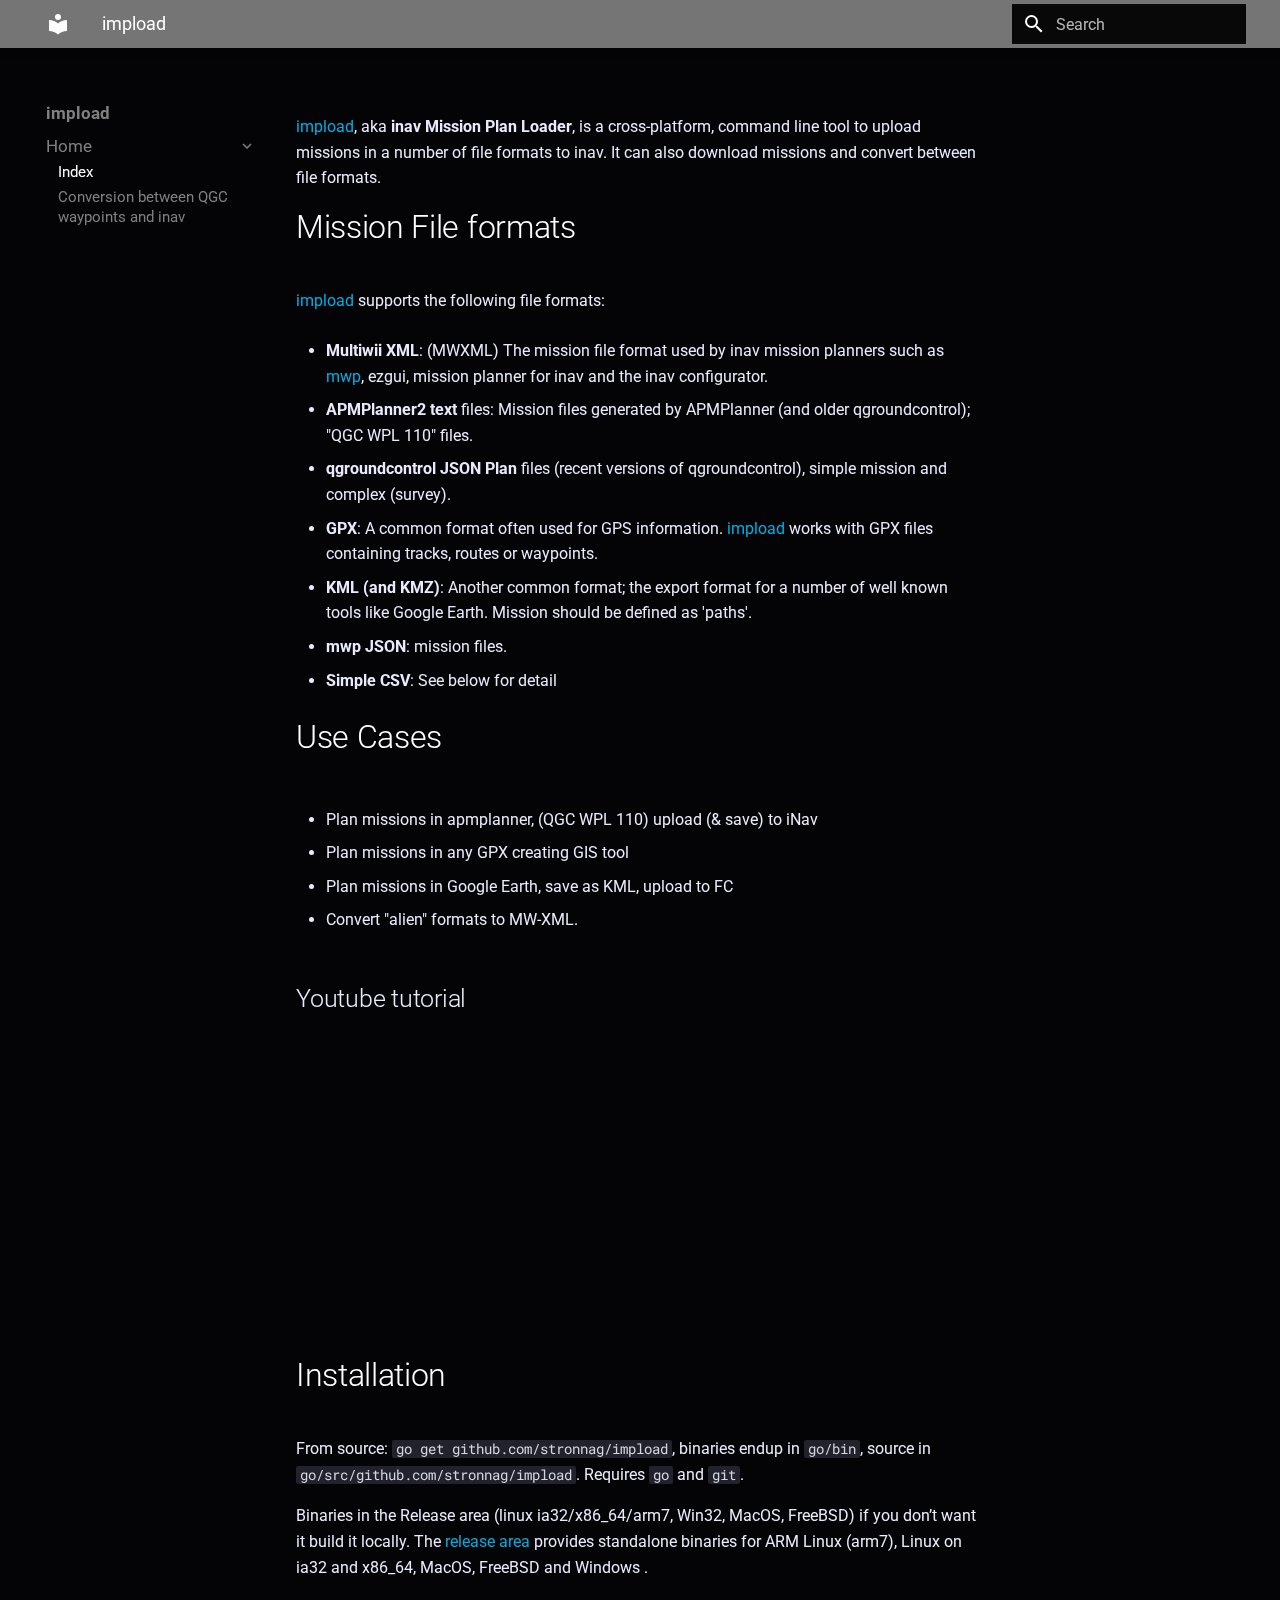
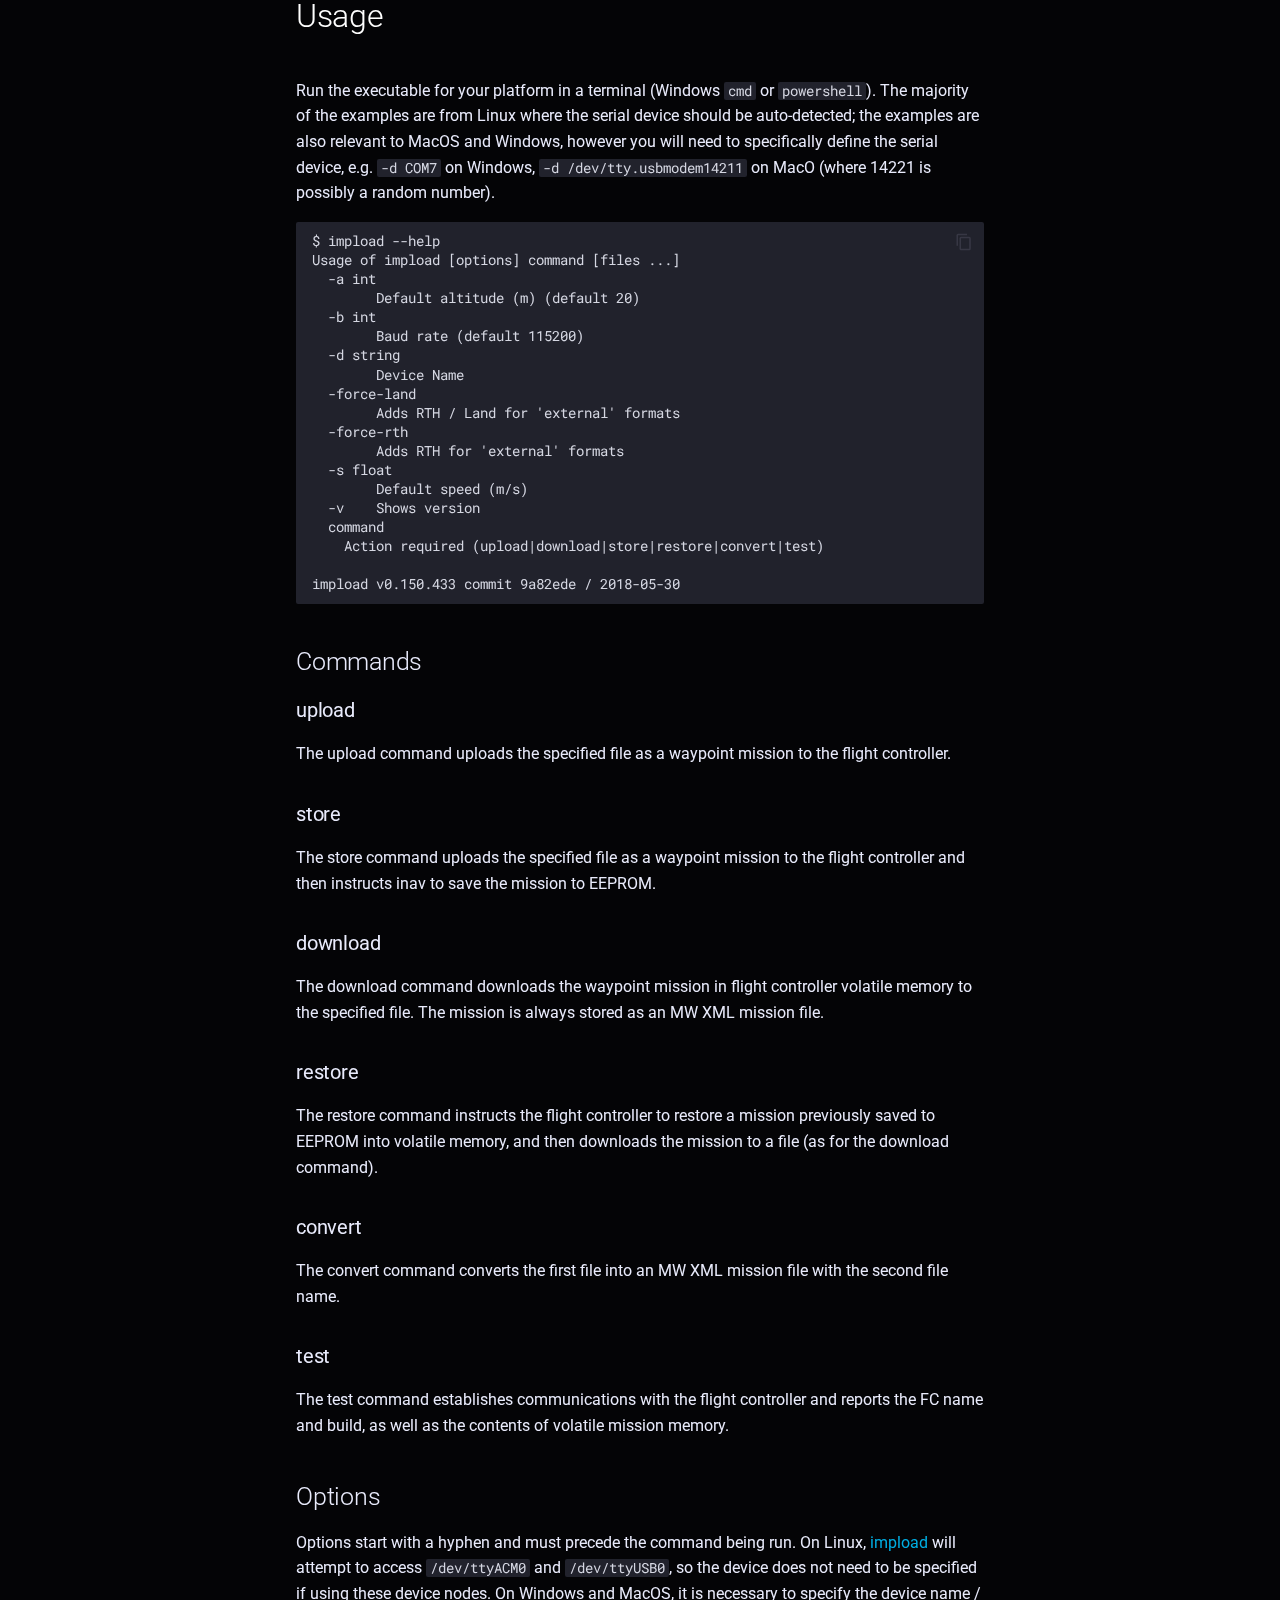
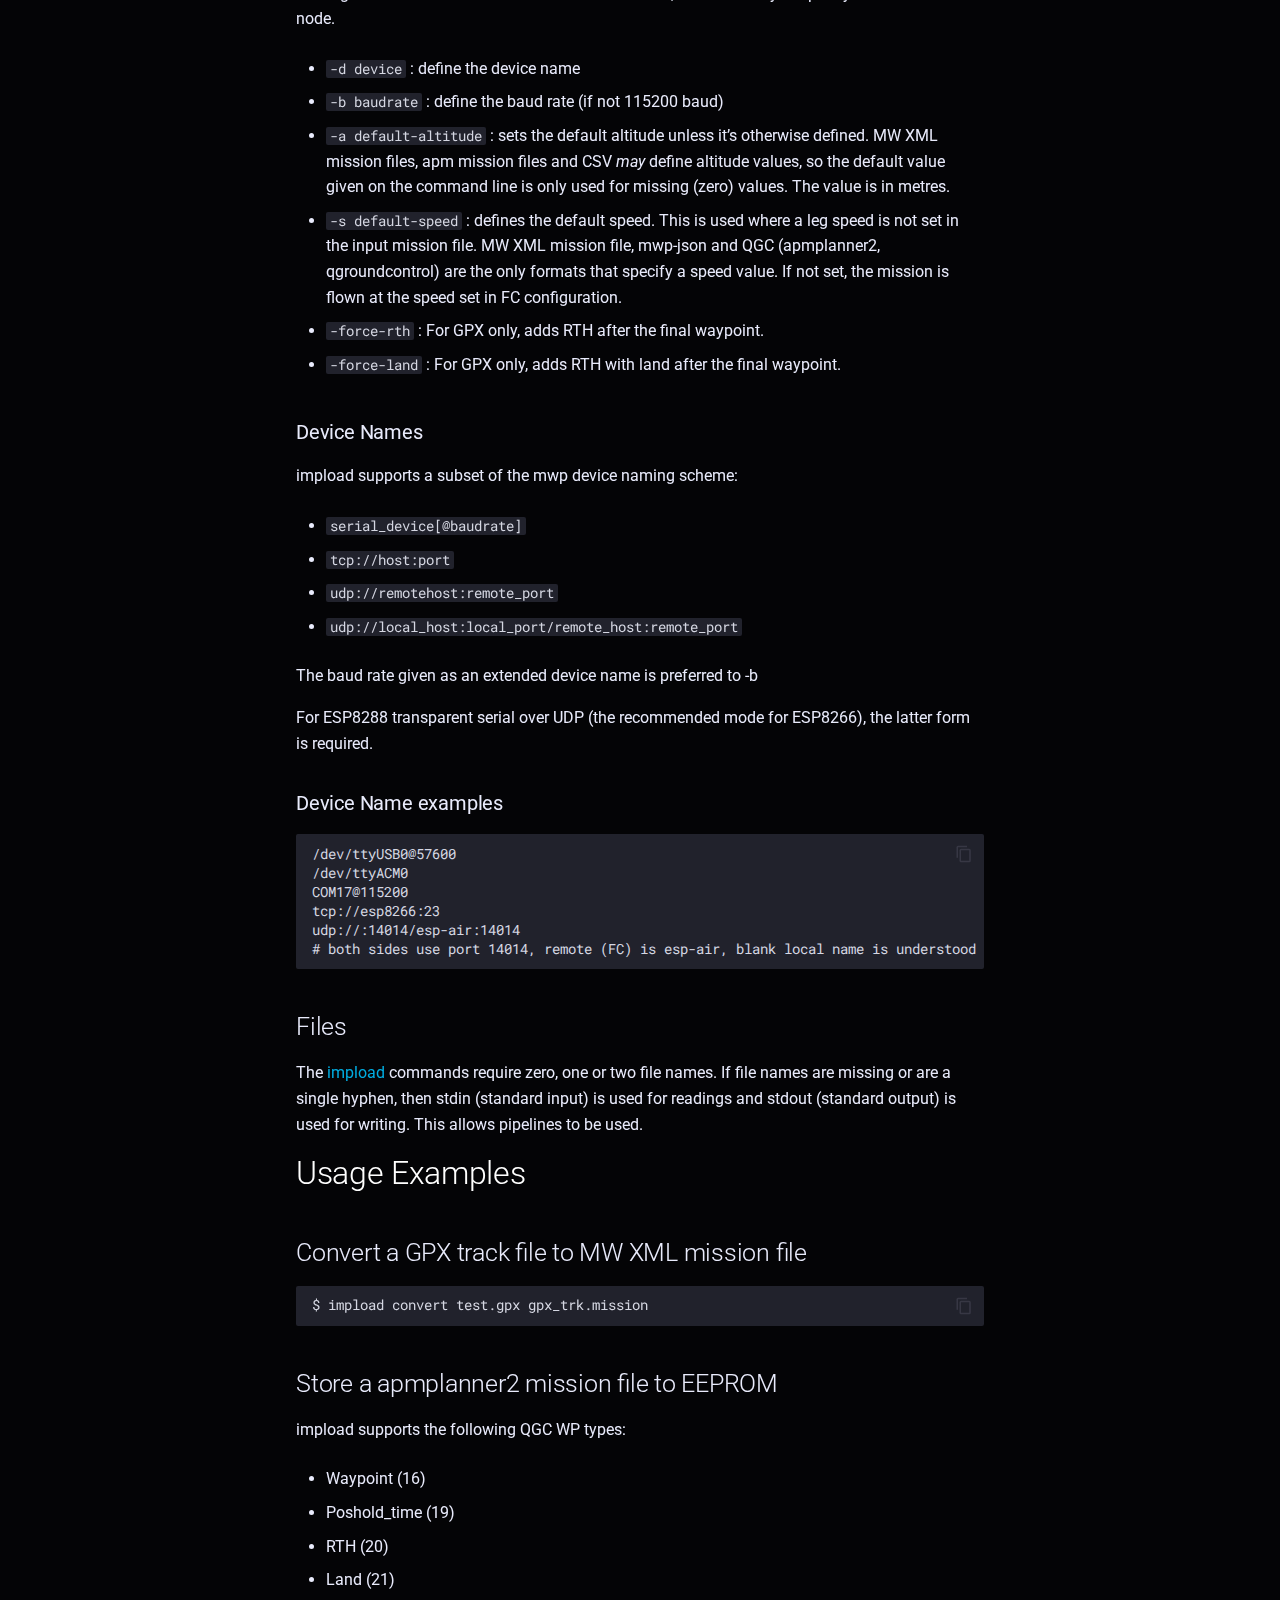
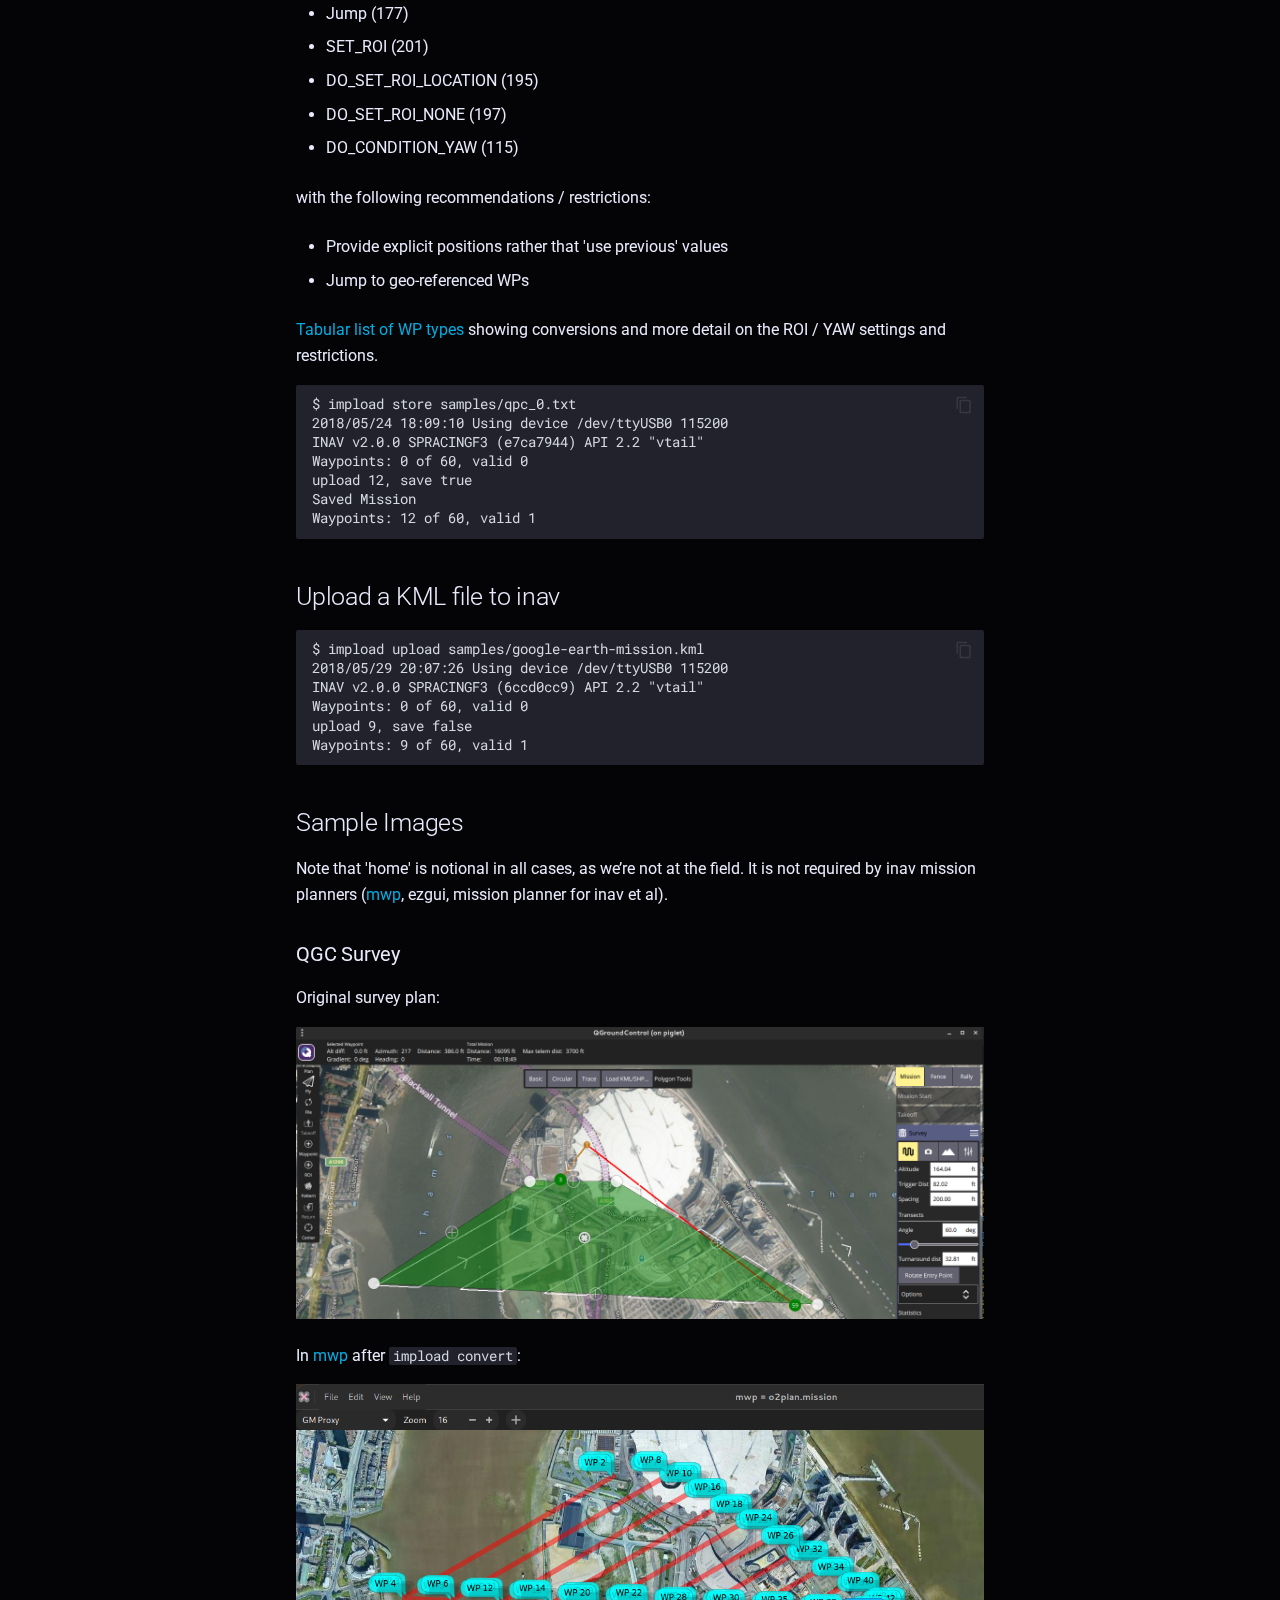
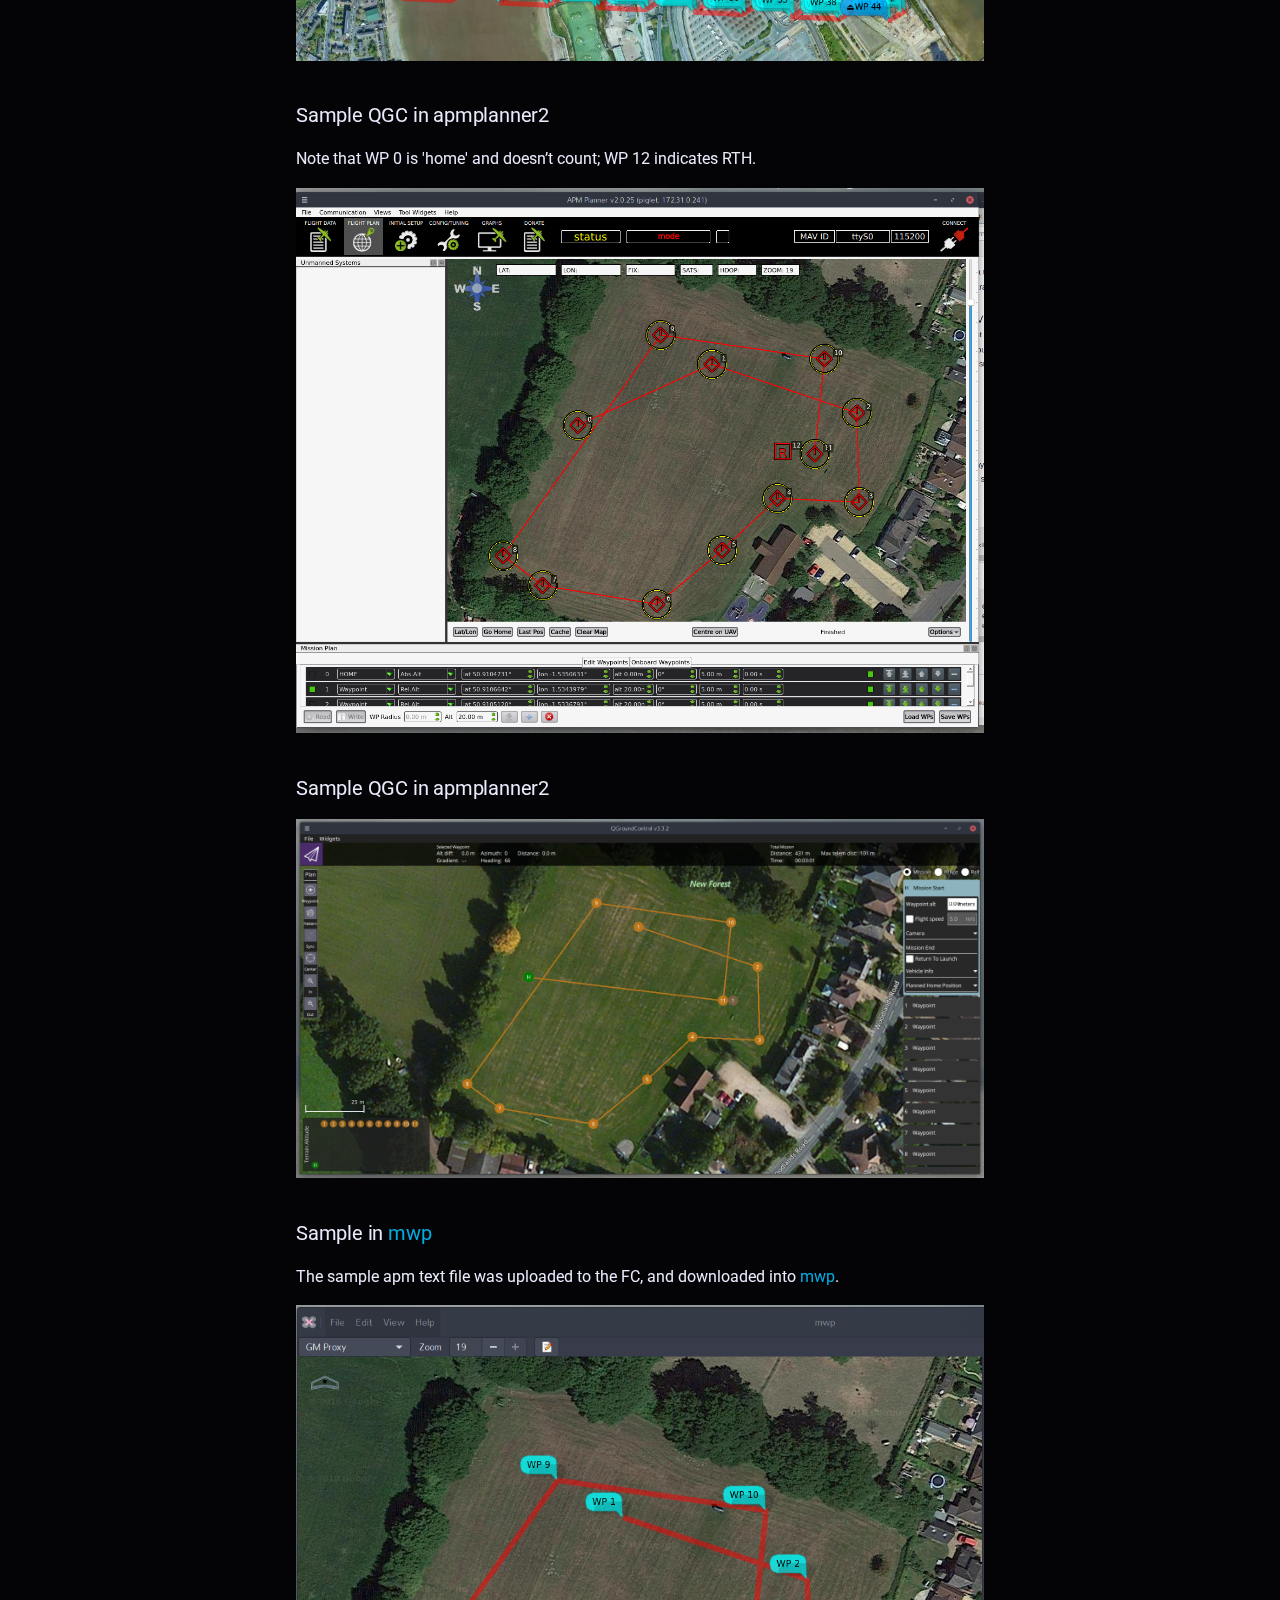
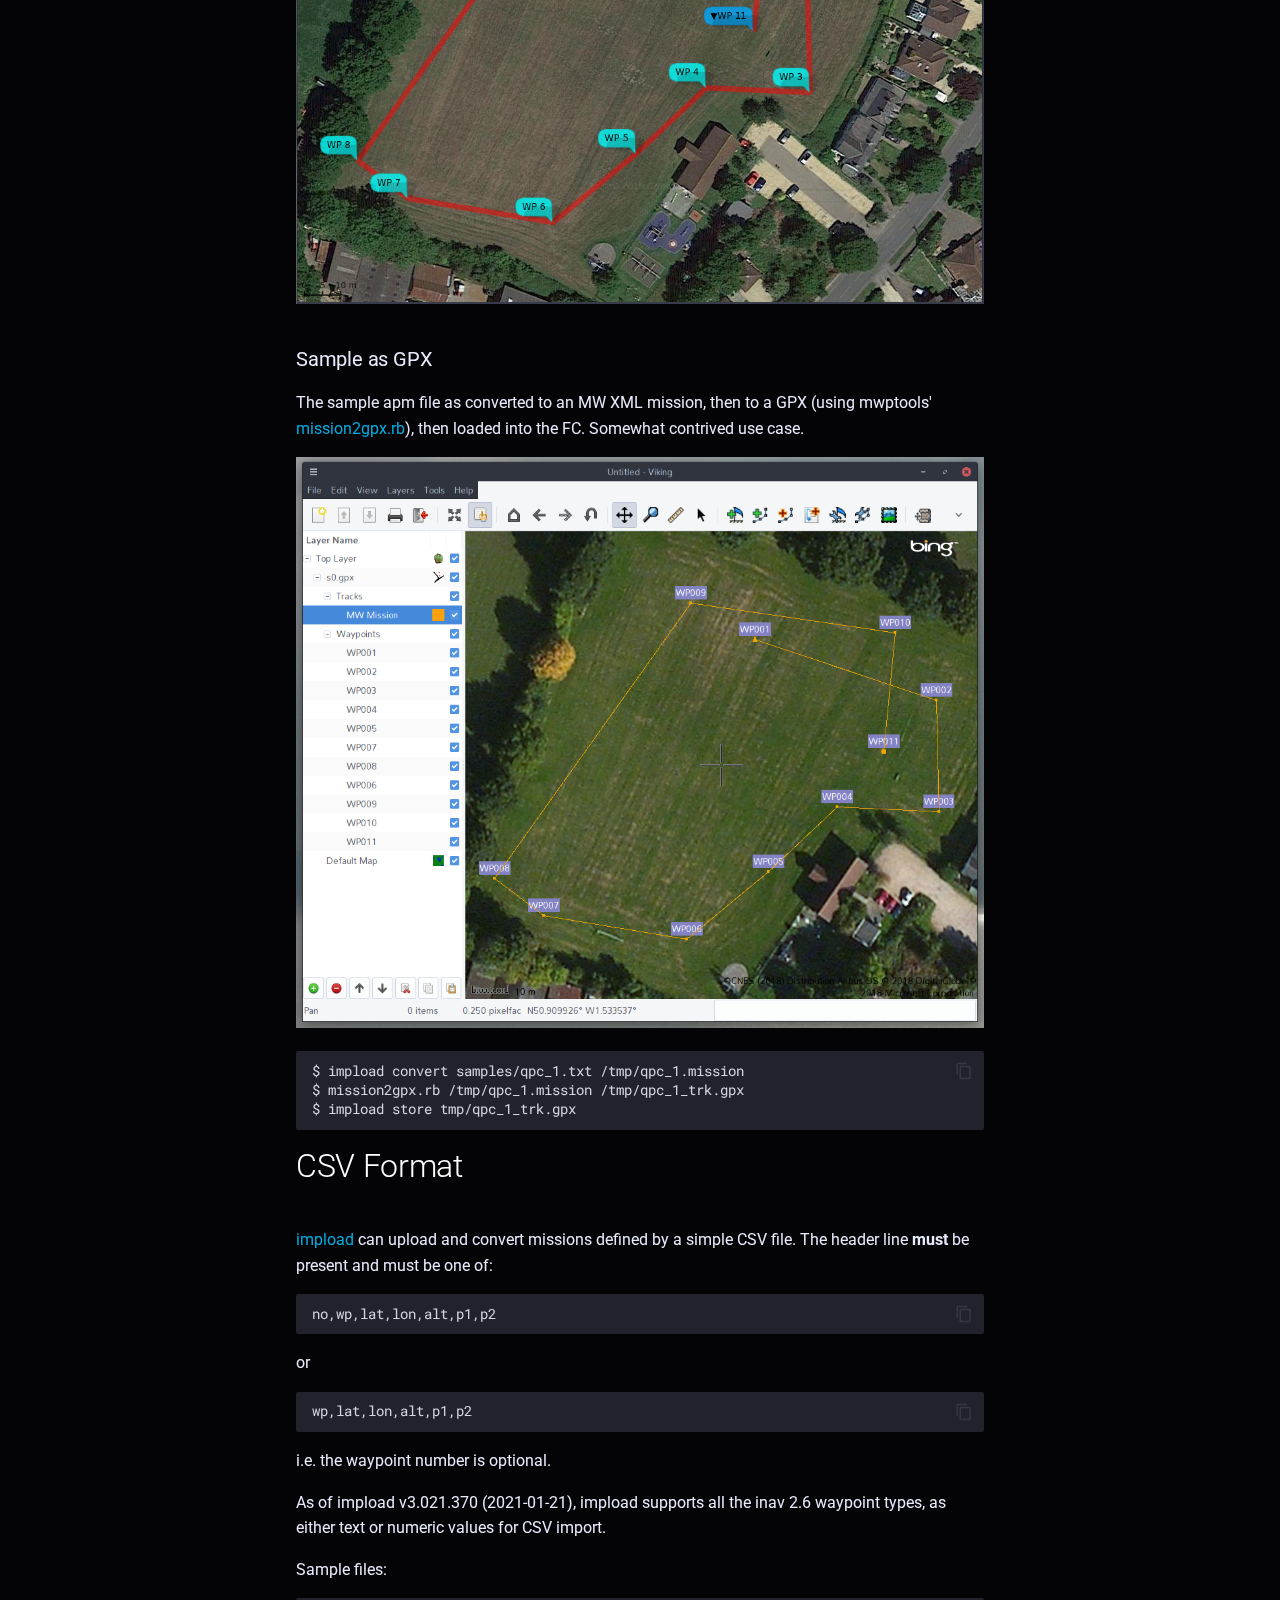
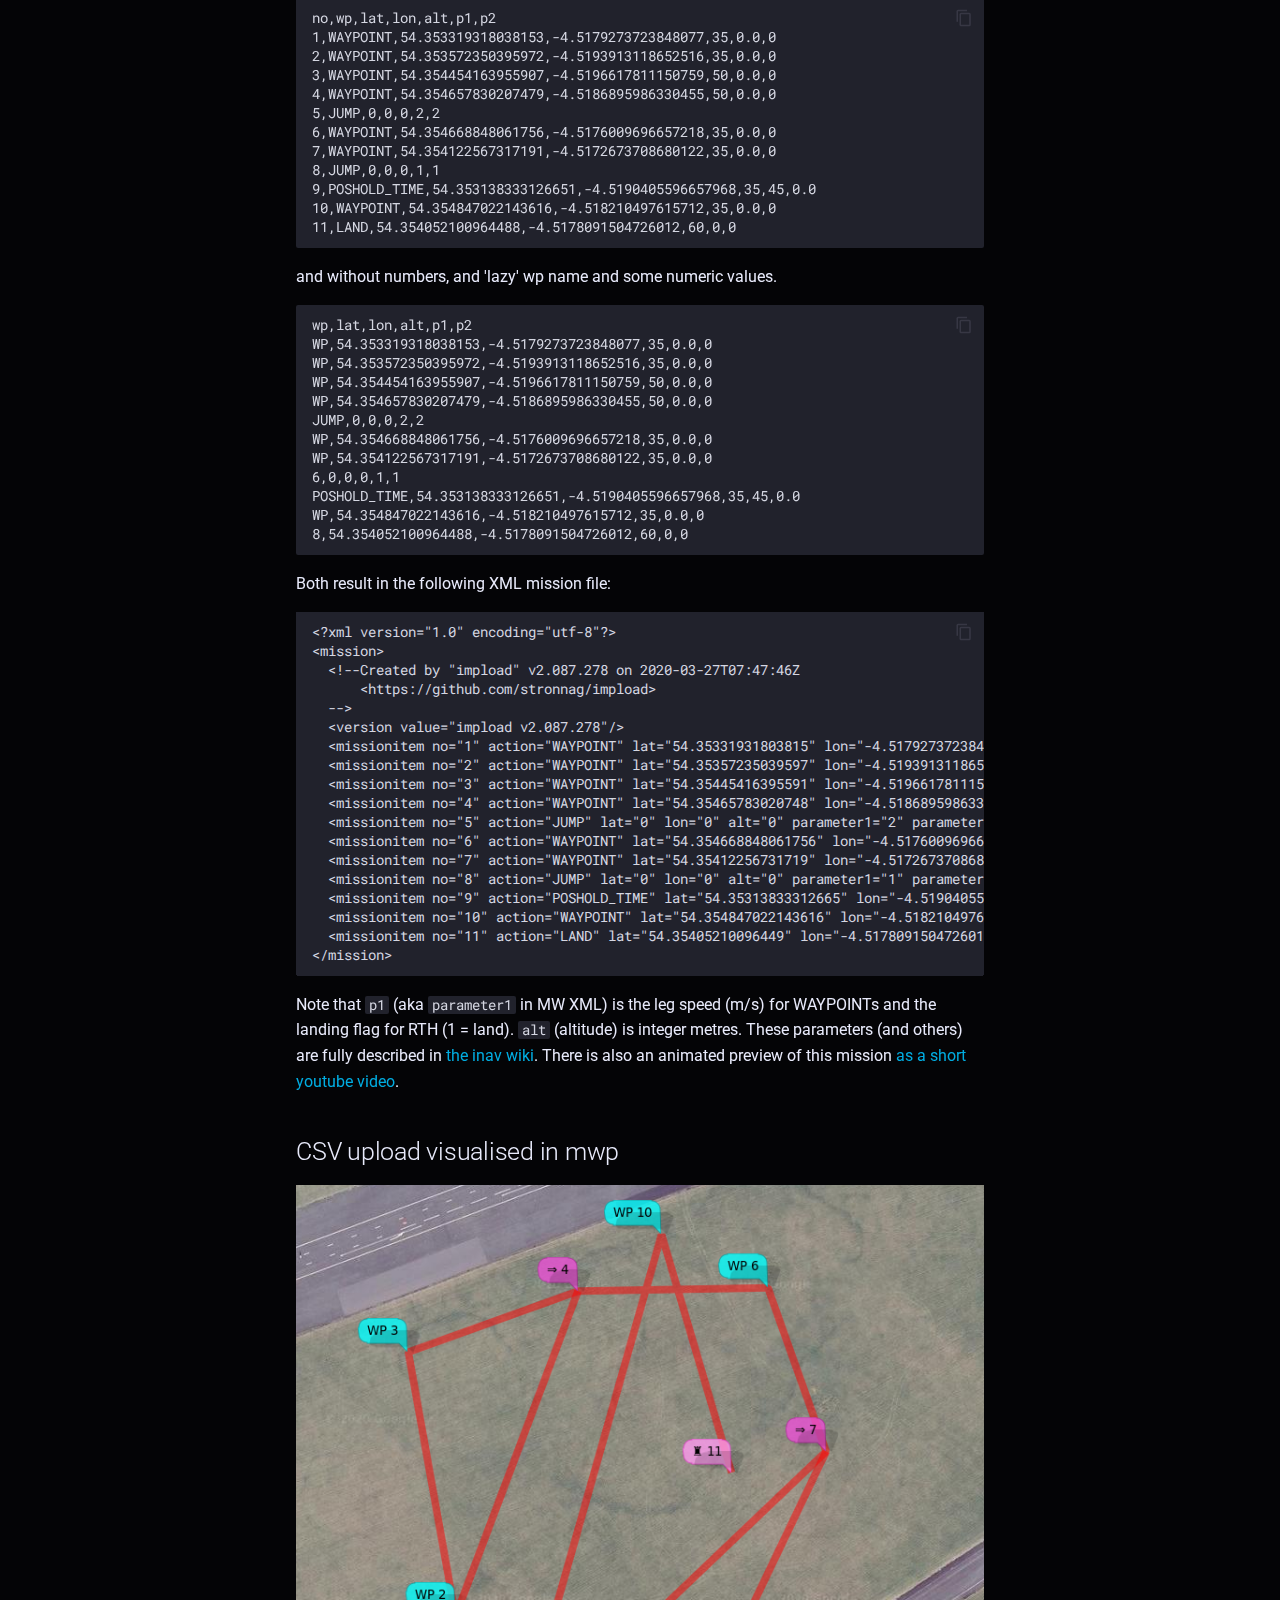
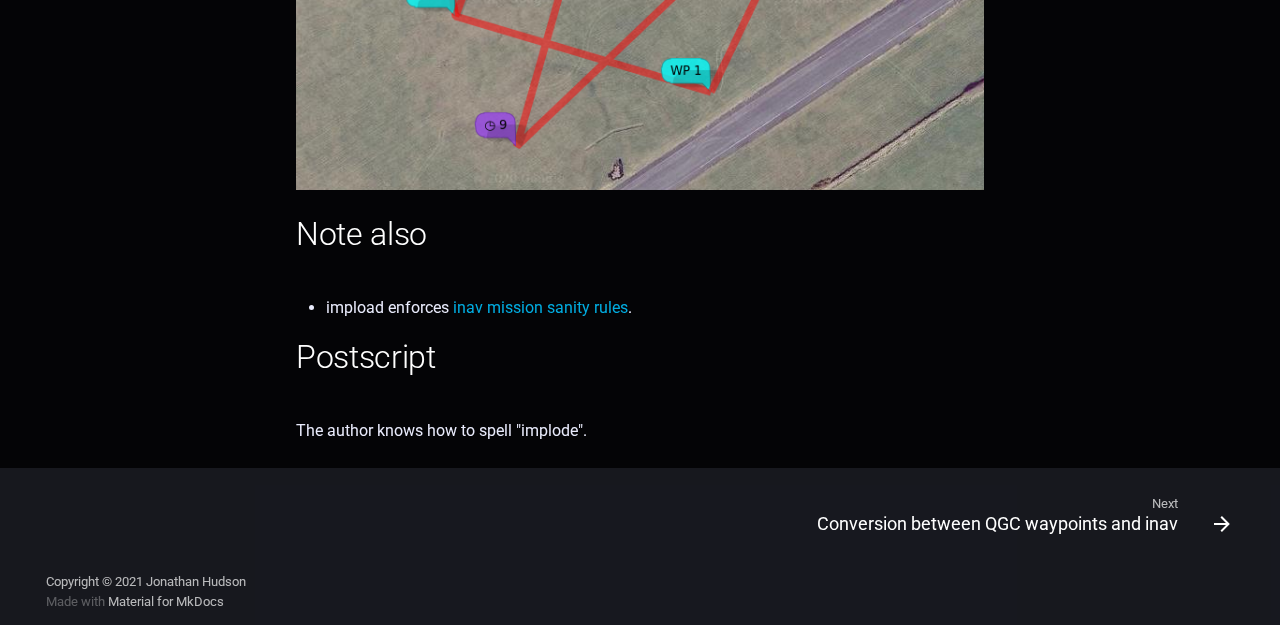
==== commit a66ef5e4: "Deployed 89469f5 with MkDocs version: 1.2.3" ====
--- a/index.html
+++ b/index.html
@@ -8,8 +8,11 @@
       
       
       
+        <meta name="author" content="Jonathan Hudson">
+      
+      
       <link rel="icon" href="assets/images/favicon.png">
-      <meta name="generator" content="mkdocs-1.2.3, mkdocs-material-8.1.3">
+      <meta name="generator" content="mkdocs-1.2.3, mkdocs-material-7.3.6">
     
     
       
@@ -17,14 +20,14 @@
       
     
     
-      <link rel="stylesheet" href="assets/stylesheets/main.edf004c2.min.css">
-      
-        
-        <link rel="stylesheet" href="assets/stylesheets/palette.e6a45f82.min.css">
-        
-          
-          
-          <meta name="theme-color" content="#2094f3">
+      <link rel="stylesheet" href="assets/stylesheets/main.a57b2b03.min.css">
+      
+        
+        <link rel="stylesheet" href="assets/stylesheets/palette.3f5d1f46.min.css">
+        
+          
+          
+          <meta name="theme-color" content="#757575">
         
       
     
@@ -34,13 +37,18 @@
         
         <link rel="preconnect" href="https://fonts.gstatic.com" crossorigin>
         <link rel="stylesheet" href="https://fonts.googleapis.com/css?family=Roboto:300,400,400i,700%7CRoboto+Mono&display=fallback">
-        <style>:root{--md-text-font:"Roboto";--md-code-font:"Roboto Mono"}</style>
-      
-    
-    
-    <script>__md_scope=new URL(".",location),__md_get=(e,_=localStorage,t=__md_scope)=>JSON.parse(_.getItem(t.pathname+"."+e)),__md_set=(e,_,t=localStorage,a=__md_scope)=>{try{t.setItem(a.pathname+"."+e,JSON.stringify(_))}catch(e){}}</script>
-    
-      
+        <style>:root{--md-text-font-family:"Roboto";--md-code-font-family:"Roboto Mono"}</style>
+      
+    
+    
+    
+      <link rel="stylesheet" href="assets/extra.css">
+    
+      <link rel="stylesheet" href="assets/pdf.css">
+    
+    
+      
+
 
     
     
@@ -52,9 +60,10 @@
     
     
     
-    <body dir="ltr" data-md-color-scheme="slate" data-md-color-primary="blue" data-md-color-accent="">
-  
-    
+    <body dir="ltr" data-md-color-scheme="slate" data-md-color-primary="grey" data-md-color-accent="dark-orange">
+  
+    
+    <script>function __prefix(e){return new URL(".",location).pathname+"."+e}function __get(e,t=localStorage){return JSON.parse(t.getItem(__prefix(e)))}</script>
     
     <input class="md-toggle" data-md-toggle="drawer" type="checkbox" id="__drawer" autocomplete="off">
     <input class="md-toggle" data-md-toggle="search" type="checkbox" id="__search" autocomplete="off">
@@ -70,7 +79,6 @@
     <div data-md-component="announce">
       
     </div>
-    
     
       
 
@@ -107,7 +115,8 @@
       <label class="md-header__button md-icon" for="__search">
         <svg xmlns="http://www.w3.org/2000/svg" viewBox="0 0 24 24"><path d="M9.5 3A6.5 6.5 0 0 1 16 9.5c0 1.61-.59 3.09-1.56 4.23l.27.27h.79l5 5-1.5 1.5-5-5v-.79l-.27-.27A6.516 6.516 0 0 1 9.5 16 6.5 6.5 0 0 1 3 9.5 6.5 6.5 0 0 1 9.5 3m0 2C7 5 5 7 5 9.5S7 14 9.5 14 14 12 14 9.5 12 5 9.5 5z"/></svg>
       </label>
-      <div class="md-search" data-md-component="search" role="dialog">
+      
+<div class="md-search" data-md-component="search" role="dialog">
   <label class="md-search__overlay" for="__search"></label>
   <div class="md-search__inner" role="search">
     <form class="md-search__form" name="search">
@@ -260,6 +269,7 @@
                   <div class="md-sidebar__inner">
                     
 
+
 <nav class="md-nav md-nav--secondary" aria-label="Table of contents">
   
   
@@ -277,31 +287,31 @@
             <article class="md-content__inner md-typeset">
               
                 
-
-<p><a href="https://github.com/stronnag/impload">impload</a>, aka <strong>inav Mission Plan Loader</strong>, is a cross-platform, command line tool to upload missions in  a number of file formats to inav. It can also download missions and convert between file formats.</p>
+                
+                <p><a href="https://github.com/stronnag/impload">impload</a>, aka <strong>inav Mission Plan Loader</strong>, is a cross-platform, command line tool to upload missions in  a number of file formats to inav. It can also download missions and convert between file formats.</p>
 <h1 id="mission-file-formats">Mission File formats<a class="headerlink" href="#mission-file-formats" title="Permanent link">#</a></h1>
 <p><a href="https://github.com/stronnag/impload">impload</a> supports the following file formats:</p>
 <ul>
 <li>
-<p>Multiwii XML. The mission file format used by inav mission planners such as <a href="https://github.com/stronnag/mwptools">mwp</a>, ezgui, mission planner for inav and the inav configurator.</p>
-</li>
-<li>
-<p>APMPlanner2 text files. Mission files generated by APMPlanner (and older qgroundcontrol); "QGC WPL 110" files.</p>
-</li>
-<li>
-<p>qgroundcontrol JSON Plan files (recent versions of qgroundcontrol), simple mission and complex (survey).</p>
-</li>
-<li>
-<p>GPX. A common format often used for GPS information. <a href="https://github.com/stronnag/impload">impload</a> works with GPX files containing tracks, routes or waypoints.</p>
-</li>
-<li>
-<p>KML (and KMZ). Another common format; the export format for a number of well known tools like Google Earth. Mission should be defined as 'paths'.</p>
-</li>
-<li>
-<p>mwp JSON format mission files.</p>
-</li>
-<li>
-<p>Simple CSV. See below for detail</p>
+<p><strong>Multiwii XML</strong>: (MWXML) The mission file format used by inav mission planners such as <a href="https://github.com/stronnag/mwptools">mwp</a>, ezgui, mission planner for inav and the inav configurator.</p>
+</li>
+<li>
+<p><strong>APMPlanner2 text</strong> files: Mission files generated by APMPlanner (and older qgroundcontrol); "QGC WPL 110" files.</p>
+</li>
+<li>
+<p><strong>qgroundcontrol JSON Plan</strong> files (recent versions of qgroundcontrol), simple mission and complex (survey).</p>
+</li>
+<li>
+<p><strong>GPX</strong>: A common format often used for GPS information. <a href="https://github.com/stronnag/impload">impload</a> works with GPX files containing tracks, routes or waypoints.</p>
+</li>
+<li>
+<p><strong>KML (and KMZ)</strong>: Another common format; the export format for a number of well known tools like Google Earth. Mission should be defined as 'paths'.</p>
+</li>
+<li>
+<p><strong>mwp JSON</strong>: mission files.</p>
+</li>
+<li>
+<p><strong>Simple CSV</strong>: See below for detail</p>
 </li>
 </ul>
 <h1 id="use-cases">Use Cases<a class="headerlink" href="#use-cases" title="Permanent link">#</a></h1>
@@ -319,6 +329,9 @@
 <p>Convert "alien" formats to MW-XML.</p>
 </li>
 </ul>
+<h2 id="youtube-tutorial">Youtube tutorial<a class="headerlink" href="#youtube-tutorial" title="Permanent link">#</a></h2>
+<iframe width="560" height="315" src="https://www.youtube.com/embed/Mktmk_Y6PhM" title="YouTube video player" frameborder="0" allow="accelerometer; autoplay; clipboard-write; encrypted-media; gyroscope; picture-in-picture" allowfullscreen></iframe>
+
 <h1 id="installation">Installation<a class="headerlink" href="#installation" title="Permanent link">#</a></h1>
 <p>From source: <code>go get github.com/stronnag/impload</code>, binaries endup in <code>go/bin</code>, source in <code>go/src/github.com/stronnag/impload</code>. Requires <code>go</code> and <code>git</code>.</p>
 <p>Binaries in the Release area (linux ia32/x86_64/arm7, Win32, MacOS, FreeBSD) if you don’t want it build it locally. The <a href="https://github.com/stronnag/impload/releases">release area</a> provides
@@ -364,22 +377,22 @@
 necessary to specify the device name / node.</p>
 <ul>
 <li>
-<p>-d device : define the device name</p>
-</li>
-<li>
-<p>-b baudrate : define the baud rate (if not 115200 baud)</p>
-</li>
-<li>
-<p>-a default-altitude : sets the default altitude unless it’s otherwise defined. MW XML mission files, apm mission files and CSV <em>may</em> define altitude values, so the default value given on the command line is only used for missing (zero) values. The value is in metres.</p>
-</li>
-<li>
-<p>-s default-speed : defines the default speed. This is used where a leg speed is not set in the input mission file. MW XML mission file, mwp-json and QGC (apmplanner2, qgroundcontrol) are the only formats that specify a speed value. If not set, the mission is flown at the speed set in FC configuration.</p>
-</li>
-<li>
-<p>-force-rth : For GPX only, adds RTH after the final waypoint.</p>
-</li>
-<li>
-<p>-force-land. For GPX only, adds RTH with land after the final waypoint.</p>
+<p><code>-d device</code> : define the device name</p>
+</li>
+<li>
+<p><code>-b baudrate</code> : define the baud rate (if not 115200 baud)</p>
+</li>
+<li>
+<p><code>-a default-altitude</code> : sets the default altitude unless it’s otherwise defined. MW XML mission files, apm mission files and CSV <em>may</em> define altitude values, so the default value given on the command line is only used for missing (zero) values. The value is in metres.</p>
+</li>
+<li>
+<p><code>-s default-speed</code> : defines the default speed. This is used where a leg speed is not set in the input mission file. MW XML mission file, mwp-json and QGC (apmplanner2, qgroundcontrol) are the only formats that specify a speed value. If not set, the mission is flown at the speed set in FC configuration.</p>
+</li>
+<li>
+<p><code>-force-rth</code> : For GPX only, adds RTH after the final waypoint.</p>
+</li>
+<li>
+<p><code>-force-land</code> : For GPX only, adds RTH with land after the final waypoint.</p>
 </li>
 </ul>
 <h3 id="device-names">Device Names<a class="headerlink" href="#device-names" title="Permanent link">#</a></h3>
@@ -562,6 +575,11 @@
 </ul>
 <h1 id="postscript">Postscript<a class="headerlink" href="#postscript" title="Permanent link">#</a></h1>
 <p>The author knows how to spell "implode".</p>
+                
+              
+              
+                
+
 
               
             </article>
@@ -570,7 +588,8 @@
         
       </main>
       
-        <footer class="md-footer">
+        
+<footer class="md-footer">
   
     <nav class="md-footer__inner md-grid" aria-label="Footer">
       
@@ -594,15 +613,20 @@
   
   <div class="md-footer-meta md-typeset">
     <div class="md-footer-meta__inner md-grid">
-      <div class="md-copyright">
-  
-  
-    Made with
-    <a href="https://squidfunk.github.io/mkdocs-material/" target="_blank" rel="noopener">
-      Material for MkDocs
-    </a>
-  
-</div>
+      <div class="md-footer-copyright">
+        
+          <div class="md-footer-copyright__highlight">
+            Copyright &copy; 2021 <a href="https://github.com/stronnag/impload">Jonathan Hudson</a>
+          </div>
+        
+        
+          Made with
+          <a href="https://squidfunk.github.io/mkdocs-material/" target="_blank" rel="noopener">
+            Material for MkDocs
+          </a>
+        
+        
+      </div>
       
     </div>
   </div>
@@ -612,10 +636,10 @@
     <div class="md-dialog" data-md-component="dialog">
       <div class="md-dialog__inner md-typeset"></div>
     </div>
-    <script id="__config" type="application/json">{"base": ".", "features": [], "translations": {"clipboard.copy": "Copy to clipboard", "clipboard.copied": "Copied to clipboard", "search.config.lang": "en", "search.config.pipeline": "trimmer, stopWordFilter", "search.config.separator": "[\\s\\-]+", "search.placeholder": "Search", "search.result.placeholder": "Type to start searching", "search.result.none": "No matching documents", "search.result.one": "1 matching document", "search.result.other": "# matching documents", "search.result.more.one": "1 more on this page", "search.result.more.other": "# more on this page", "search.result.term.missing": "Missing", "select.version.title": "Select version"}, "search": "assets/javascripts/workers/search.0bbba5b5.min.js"}</script>
-    
-    
-      <script src="assets/javascripts/bundle.e1a181d9.min.js"></script>
+    <script id="__config" type="application/json">{"base": ".", "features": [], "translations": {"clipboard.copy": "Copy to clipboard", "clipboard.copied": "Copied to clipboard", "search.config.lang": "en", "search.config.pipeline": "trimmer, stopWordFilter", "search.config.separator": "[\\s\\-]+", "search.placeholder": "Search", "search.result.placeholder": "Type to start searching", "search.result.none": "No matching documents", "search.result.one": "1 matching document", "search.result.other": "# matching documents", "search.result.more.one": "1 more on this page", "search.result.more.other": "# more on this page", "search.result.term.missing": "Missing", "select.version.title": "Select version"}, "search": "assets/javascripts/workers/search.fcfe8b6d.min.js", "version": null}</script>
+    
+    
+      <script src="assets/javascripts/bundle.b1047164.min.js"></script>
       
     
   </body>
--- a/assets/stylesheets/main.a57b2b03.min.css
+++ b/assets/stylesheets/main.a57b2b03.min.css
@@ -0,0 +1,2 @@
+@charset "UTF-8";html{-webkit-text-size-adjust:none;-moz-text-size-adjust:none;-ms-text-size-adjust:none;text-size-adjust:none;box-sizing:border-box}*,:after,:before{box-sizing:inherit}body{margin:0}a,button,input,label{-webkit-tap-highlight-color:transparent}a{color:inherit;text-decoration:none}hr{border:0;box-sizing:content-box;display:block;height:.05rem;overflow:visible;padding:0}small{font-size:80%}sub,sup{line-height:1em}img{border-style:none}table{border-collapse:separate;border-spacing:0}td,th{font-weight:400;vertical-align:top}button{background:transparent;border:0;font-family:inherit;font-size:inherit;margin:0;padding:0}input{border:0;outline:none}:root{--md-default-fg-color:rgba(0,0,0,0.87);--md-default-fg-color--light:rgba(0,0,0,0.54);--md-default-fg-color--lighter:rgba(0,0,0,0.32);--md-default-fg-color--lightest:rgba(0,0,0,0.07);--md-default-bg-color:#fff;--md-default-bg-color--light:hsla(0,0%,100%,0.7);--md-default-bg-color--lighter:hsla(0,0%,100%,0.3);--md-default-bg-color--lightest:hsla(0,0%,100%,0.12);--md-primary-fg-color:#4051b5;--md-primary-fg-color--light:#5d6cc0;--md-primary-fg-color--dark:#303fa1;--md-primary-bg-color:#fff;--md-primary-bg-color--light:hsla(0,0%,100%,0.7);--md-accent-fg-color:#526cfe;--md-accent-fg-color--transparent:rgba(82,108,254,0.1);--md-accent-bg-color:#fff;--md-accent-bg-color--light:hsla(0,0%,100%,0.7)}:root>*{--md-code-fg-color:#36464e;--md-code-bg-color:#f5f5f5;--md-code-hl-color:rgba(255,255,0,0.5);--md-code-hl-number-color:#d52a2a;--md-code-hl-special-color:#db1457;--md-code-hl-function-color:#a846b9;--md-code-hl-constant-color:#6e59d9;--md-code-hl-keyword-color:#3f6ec6;--md-code-hl-string-color:#1c7d4d;--md-code-hl-name-color:var(--md-code-fg-color);--md-code-hl-operator-color:var(--md-default-fg-color--light);--md-code-hl-punctuation-color:var(--md-default-fg-color--light);--md-code-hl-comment-color:var(--md-default-fg-color--light);--md-code-hl-generic-color:var(--md-default-fg-color--light);--md-code-hl-variable-color:var(--md-default-fg-color--light);--md-typeset-color:var(--md-default-fg-color);--md-typeset-a-color:var(--md-primary-fg-color);--md-typeset-mark-color:rgba(255,255,0,0.5);--md-typeset-del-color:hsla(6,90%,60%,0.15);--md-typeset-ins-color:rgba(11,213,112,0.15);--md-typeset-kbd-color:#fafafa;--md-typeset-kbd-accent-color:#fff;--md-typeset-kbd-border-color:#b8b8b8;--md-typeset-table-color:rgba(0,0,0,0.12);--md-admonition-fg-color:var(--md-default-fg-color);--md-admonition-bg-color:var(--md-default-bg-color);--md-footer-fg-color:#fff;--md-footer-fg-color--light:hsla(0,0%,100%,0.7);--md-footer-fg-color--lighter:hsla(0,0%,100%,0.3);--md-footer-bg-color:rgba(0,0,0,0.87);--md-footer-bg-color--dark:rgba(0,0,0,0.32)}.md-icon svg{fill:currentColor;display:block;height:1.2rem;width:1.2rem}body{-webkit-font-smoothing:antialiased;-moz-osx-font-smoothing:grayscale}body,input{font-feature-settings:"kern","liga";font-family:var(--md-text-font-family,_),-apple-system,BlinkMacSystemFont,Helvetica,Arial,sans-serif}body,code,input,kbd,pre{color:var(--md-typeset-color)}code,kbd,pre{font-feature-settings:"kern";font-family:var(--md-code-font-family,_),SFMono-Regular,Consolas,Menlo,monospace}:root{--md-typeset-table-sort-icon:url('data:image/svg+xml;charset=utf-8,<svg xmlns="http://www.w3.org/2000/svg" viewBox="0 0 24 24"><path d="m18 21-4-4h3V7h-3l4-4 4 4h-3v10h3M2 19v-2h10v2M2 13v-2h7v2M2 7V5h4v2H2z"/></svg>');--md-typeset-table-sort-icon--asc:url('data:image/svg+xml;charset=utf-8,<svg xmlns="http://www.w3.org/2000/svg" viewBox="0 0 24 24"><path d="M19 17h3l-4 4-4-4h3V3h2M2 17h10v2H2M6 5v2H2V5m0 6h7v2H2v-2z"/></svg>');--md-typeset-table-sort-icon--desc:url('data:image/svg+xml;charset=utf-8,<svg xmlns="http://www.w3.org/2000/svg" viewBox="0 0 24 24"><path d="M19 7h3l-4-4-4 4h3v14h2M2 17h10v2H2M6 5v2H2V5m0 6h7v2H2v-2z"/></svg>')}.md-typeset{-webkit-print-color-adjust:exact;color-adjust:exact;font-size:.8rem;line-height:1.6}@media print{.md-typeset{font-size:.68rem}}.md-typeset blockquote,.md-typeset dl,.md-typeset figure,.md-typeset ol,.md-typeset pre,.md-typeset ul{margin:1em 0}.md-typeset h1{color:var(--md-default-fg-color--light);font-size:2em;line-height:1.3;margin:0 0 1.25em}.md-typeset h1,.md-typeset h2{font-weight:300;letter-spacing:-.01em}.md-typeset h2{font-size:1.5625em;line-height:1.4;margin:1.6em 0 .64em}.md-typeset h3{font-size:1.25em;font-weight:400;letter-spacing:-.01em;line-height:1.5;margin:1.6em 0 .8em}.md-typeset h2+h3{margin-top:.8em}.md-typeset h4{font-weight:700;letter-spacing:-.01em;margin:1em 0}.md-typeset h5,.md-typeset h6{color:var(--md-default-fg-color--light);font-size:.8em;font-weight:700;letter-spacing:-.01em;margin:1.25em 0}.md-typeset h5{text-transform:uppercase}.md-typeset hr{border-bottom:.05rem solid var(--md-default-fg-color--lightest);display:flow-root;margin:1.5em 0}.md-typeset a{color:var(--md-typeset-a-color);word-break:break-word}.md-typeset a,.md-typeset a:before{transition:color 125ms}.md-typeset a:focus,.md-typeset a:hover{color:var(--md-accent-fg-color)}.md-typeset a.focus-visible{outline-color:var(--md-accent-fg-color);outline-offset:.2rem}.md-typeset code,.md-typeset kbd,.md-typeset pre{color:var(--md-code-fg-color);direction:ltr}@media print{.md-typeset code,.md-typeset kbd,.md-typeset pre{white-space:pre-wrap}}.md-typeset code{background-color:var(--md-code-bg-color);border-radius:.1rem;-webkit-box-decoration-break:clone;box-decoration-break:clone;font-size:.85em;padding:0 .2941176471em;word-break:break-word}.md-typeset code:not(.focus-visible){-webkit-tap-highlight-color:transparent;outline:none}.md-typeset h1 code,.md-typeset h2 code,.md-typeset h3 code,.md-typeset h4 code,.md-typeset h5 code,.md-typeset h6 code{background-color:transparent;box-shadow:none;margin:initial;padding:initial}.md-typeset a code{color:currentColor}.md-typeset pre{display:flow-root;line-height:1.4;position:relative}.md-typeset pre>code{-webkit-box-decoration-break:slice;box-decoration-break:slice;box-shadow:none;display:block;margin:0;overflow:auto;padding:.7720588235em 1.1764705882em;scrollbar-color:var(--md-default-fg-color--lighter) transparent;scrollbar-width:thin;touch-action:auto;word-break:normal}.md-typeset pre>code:hover{scrollbar-color:var(--md-accent-fg-color) transparent}.md-typeset pre>code::-webkit-scrollbar{height:.2rem;width:.2rem}.md-typeset pre>code::-webkit-scrollbar-thumb{background-color:var(--md-default-fg-color--lighter)}.md-typeset pre>code::-webkit-scrollbar-thumb:hover{background-color:var(--md-accent-fg-color)}@media screen and (max-width:44.9375em){.md-typeset>pre{margin:1em -.8rem}.md-typeset>pre code{border-radius:0}}.md-typeset kbd{background-color:var(--md-typeset-kbd-color);border-radius:.1rem;box-shadow:0 .1rem 0 .05rem var(--md-typeset-kbd-border-color),0 .1rem 0 var(--md-typeset-kbd-border-color),0 -.1rem .2rem var(--md-typeset-kbd-accent-color) inset;color:var(--md-default-fg-color);display:inline-block;font-size:.75em;padding:0 .6666666667em;vertical-align:text-top;word-break:break-word}.md-typeset mark{background-color:var(--md-typeset-mark-color);-webkit-box-decoration-break:clone;box-decoration-break:clone;color:inherit;word-break:break-word}.md-typeset abbr{border-bottom:.05rem dotted var(--md-default-fg-color--light);cursor:help;text-decoration:none}@media (hover:none){.md-typeset abbr{position:relative}.md-typeset abbr[title]:focus:after,.md-typeset abbr[title]:hover:after{background-color:var(--md-default-fg-color);border-radius:.1rem;box-shadow:0 2px 2px 0 rgba(0,0,0,.14),0 1px 5px 0 rgba(0,0,0,.12),0 3px 1px -2px rgba(0,0,0,.2);color:var(--md-default-bg-color);content:attr(title);display:inline-block;font-size:.7rem;left:0;margin-top:2em;max-width:80%;min-width:-webkit-max-content;min-width:-moz-max-content;min-width:max-content;padding:.2rem .3rem;position:absolute;width:auto}}.md-typeset small{opacity:.75}.md-typeset sub,.md-typeset sup{margin-left:.078125em}[dir=rtl] .md-typeset sub,[dir=rtl] .md-typeset sup{margin-left:0;margin-right:.078125em}.md-typeset blockquote{border-left:.2rem solid var(--md-default-fg-color--lighter);color:var(--md-default-fg-color--light);padding-left:.6rem}[dir=rtl] .md-typeset blockquote{border-left:initial;border-right:.2rem solid var(--md-default-fg-color--lighter);padding-left:0;padding-right:.6rem}.md-typeset ul{list-style-type:disc}.md-typeset ol,.md-typeset ul{display:flow-root;margin-left:.625em;padding:0}[dir=rtl] .md-typeset ol,[dir=rtl] .md-typeset ul{margin-left:0;margin-right:.625em}.md-typeset ol ol,.md-typeset ul ol{list-style-type:lower-alpha}.md-typeset ol ol ol,.md-typeset ul ol ol{list-style-type:lower-roman}.md-typeset ol li,.md-typeset ul li{margin-bottom:.5em;margin-left:1.25em}[dir=rtl] .md-typeset ol li,[dir=rtl] .md-typeset ul li{margin-left:0;margin-right:1.25em}.md-typeset ol li blockquote,.md-typeset ol li p,.md-typeset ul li blockquote,.md-typeset ul li p{margin:.5em 0}.md-typeset ol li:last-child,.md-typeset ul li:last-child{margin-bottom:0}.md-typeset ol li ol,.md-typeset ol li ul,.md-typeset ul li ol,.md-typeset ul li ul{margin:.5em 0 .5em .625em}[dir=rtl] .md-typeset ol li ol,[dir=rtl] .md-typeset ol li ul,[dir=rtl] .md-typeset ul li ol,[dir=rtl] .md-typeset ul li ul{margin-left:0;margin-right:.625em}.md-typeset dd{margin:1em 0 1.5em 1.875em}[dir=rtl] .md-typeset dd{margin-left:0;margin-right:1.875em}.md-typeset img,.md-typeset svg{height:auto;max-width:100%}.md-typeset img[align=left],.md-typeset svg[align=left]{margin:1em 1em 1em 0}.md-typeset img[align=right],.md-typeset svg[align=right]{margin:1em 0 1em 1em}.md-typeset img[align]:only-child,.md-typeset svg[align]:only-child{margin-top:0}.md-typeset figure{display:flow-root;margin:0 auto;max-width:100%;text-align:center;width:-webkit-fit-content;width:-moz-fit-content;width:fit-content}.md-typeset figure img{display:block}.md-typeset figcaption{font-style:italic;margin:1em auto 2em;max-width:24rem}.md-typeset iframe{max-width:100%}.md-typeset table:not([class]){background-color:var(--md-default-bg-color);border:.05rem solid var(--md-typeset-table-color);border-radius:.1rem;display:inline-block;font-size:.64rem;max-width:100%;overflow:auto;touch-action:auto}@media print{.md-typeset table:not([class]){display:table}}.md-typeset table:not([class])+*{margin-top:1.5em}.md-typeset table:not([class]) td>:first-child,.md-typeset table:not([class]) th>:first-child{margin-top:0}.md-typeset table:not([class]) td>:last-child,.md-typeset table:not([class]) th>:last-child{margin-bottom:0}.md-typeset table:not([class]) td:not([align]),.md-typeset table:not([class]) th:not([align]){text-align:left}[dir=rtl] .md-typeset table:not([class]) td:not([align]),[dir=rtl] .md-typeset table:not([class]) th:not([align]){text-align:right}.md-typeset table:not([class]) th{font-weight:700;min-width:5rem;padding:.9375em 1.25em;vertical-align:top}.md-typeset table:not([class]) th a{color:inherit}.md-typeset table:not([class]) td{border-top:.05rem solid var(--md-typeset-table-color);padding:.9375em 1.25em;vertical-align:top}.md-typeset table:not([class]) tbody tr{transition:background-color 125ms}.md-typeset table:not([class]) tbody tr:hover{background-color:rgba(0,0,0,.035);box-shadow:0 .05rem 0 var(--md-default-bg-color) inset}.md-typeset table:not([class]) a{word-break:normal}.md-typeset table th[role=columnheader]{cursor:pointer}.md-typeset table th[role=columnheader]:after{content:"";display:inline-block;height:1.2em;margin-left:.5em;-webkit-mask-image:var(--md-typeset-table-sort-icon);mask-image:var(--md-typeset-table-sort-icon);-webkit-mask-repeat:no-repeat;mask-repeat:no-repeat;-webkit-mask-size:contain;mask-size:contain;transition:background-color 125ms;vertical-align:text-bottom;width:1.2em}.md-typeset table th[role=columnheader]:hover:after{background-color:var(--md-default-fg-color--lighter)}.md-typeset table th[role=columnheader][aria-sort=ascending]:after{background-color:var(--md-default-fg-color--light);-webkit-mask-image:var(--md-typeset-table-sort-icon--asc);mask-image:var(--md-typeset-table-sort-icon--asc)}.md-typeset table th[role=columnheader][aria-sort=descending]:after{background-color:var(--md-default-fg-color--light);-webkit-mask-image:var(--md-typeset-table-sort-icon--desc);mask-image:var(--md-typeset-table-sort-icon--desc)}.md-typeset__scrollwrap{margin:1em -.8rem;overflow-x:auto;touch-action:auto}.md-typeset__table{display:inline-block;margin-bottom:.5em;padding:0 .8rem}@media print{.md-typeset__table{display:block}}html .md-typeset__table table{display:table;margin:0;overflow:hidden;width:100%}html{font-size:125%;height:100%;overflow-x:hidden}@media screen and (min-width:100em){html{font-size:137.5%}}@media screen and (min-width:125em){html{font-size:150%}}body{background-color:var(--md-default-bg-color);display:flex;flex-direction:column;font-size:.5rem;min-height:100%;position:relative;width:100%}@media print{body{display:block}}@media screen and (max-width:59.9375em){body[data-md-state=lock]{position:fixed}}.md-grid{margin-left:auto;margin-right:auto;max-width:61rem}.md-container{display:flex;flex-direction:column;flex-grow:1}@media print{.md-container{display:block}}.md-main{flex-grow:1}.md-main__inner{display:flex;height:100%;margin-top:1.5rem}.md-ellipsis{overflow:hidden;text-overflow:ellipsis;white-space:nowrap}.md-toggle{display:none}.md-option{height:0;opacity:0;position:absolute;width:0}.md-option:checked+label:not([hidden]){display:block}.md-option.focus-visible+label{outline-color:var(--md-accent-fg-color);outline-style:auto}.md-skip{background-color:var(--md-default-fg-color);border-radius:.1rem;color:var(--md-default-bg-color);font-size:.64rem;margin:.5rem;opacity:0;outline-color:var(--md-accent-fg-color);padding:.3rem .5rem;position:fixed;transform:translateY(.4rem);z-index:-1}.md-skip:focus{opacity:1;transform:translateY(0);transition:transform .25s cubic-bezier(.4,0,.2,1),opacity 175ms 75ms;z-index:10}@page{margin:25mm}.md-announce{background-color:var(--md-footer-bg-color);overflow:auto}@media print{.md-announce{display:none}}.md-announce__inner{color:var(--md-footer-fg-color);font-size:.7rem;margin:.6rem auto;padding:0 .8rem}:root{--md-clipboard-icon:url('data:image/svg+xml;charset=utf-8,<svg xmlns="http://www.w3.org/2000/svg" viewBox="0 0 24 24"><path d="M19 21H8V7h11m0-2H8a2 2 0 0 0-2 2v14a2 2 0 0 0 2 2h11a2 2 0 0 0 2-2V7a2 2 0 0 0-2-2m-3-4H4a2 2 0 0 0-2 2v14h2V3h12V1z"/></svg>')}.md-clipboard{border-radius:.1rem;color:var(--md-default-fg-color--lightest);cursor:pointer;height:1.5em;outline-color:var(--md-accent-fg-color);outline-offset:.1rem;position:absolute;right:.5em;top:.5em;transition:color .25s;width:1.5em;z-index:1}@media print{.md-clipboard{display:none}}.md-clipboard:not(.focus-visible){-webkit-tap-highlight-color:transparent;outline:none}:hover>.md-clipboard{color:var(--md-default-fg-color--light)}.md-clipboard:focus,.md-clipboard:hover{color:var(--md-accent-fg-color)}.md-clipboard:after{background-color:currentColor;content:"";display:block;height:1.125em;margin:0 auto;-webkit-mask-image:var(--md-clipboard-icon);mask-image:var(--md-clipboard-icon);-webkit-mask-repeat:no-repeat;mask-repeat:no-repeat;-webkit-mask-size:contain;mask-size:contain;width:1.125em}.md-clipboard--inline{cursor:pointer}.md-clipboard--inline code{transition:color .25s,background-color .25s}.md-clipboard--inline:focus code,.md-clipboard--inline:hover code{background-color:var(--md-accent-fg-color--transparent);color:var(--md-accent-fg-color)}.md-content{flex-grow:1;overflow:hidden;scroll-padding-top:51.2rem}.md-content__inner{margin:0 .8rem 1.2rem;padding-top:.6rem}@media screen and (min-width:76.25em){[dir=ltr] .md-sidebar--primary:not([hidden])~.md-content>.md-content__inner{margin-left:1.2rem}[dir=rtl] .md-sidebar--primary:not([hidden])~.md-content>.md-content__inner{margin-right:1.2rem}[dir=ltr] .md-sidebar--secondary:not([hidden])~.md-content>.md-content__inner{margin-right:1.2rem}[dir=rtl] .md-sidebar--secondary:not([hidden])~.md-content>.md-content__inner{margin-left:1.2rem}}.md-content__inner:before{content:"";display:block;height:.4rem}.md-content__inner>:last-child{margin-bottom:0}.md-content__button{float:right;margin:.4rem 0 .4rem .4rem;padding:0}@media print{.md-content__button{display:none}}[dir=rtl] .md-content__button{float:left;margin-left:0;margin-right:.4rem}[dir=rtl] .md-content__button svg{transform:scaleX(-1)}.md-typeset .md-content__button{color:var(--md-default-fg-color--lighter)}.md-content__button svg{display:inline;vertical-align:top}.md-dialog{background-color:var(--md-default-fg-color);border-radius:.1rem;bottom:.8rem;box-shadow:0 2px 2px 0 rgba(0,0,0,.14),0 1px 5px 0 rgba(0,0,0,.12),0 3px 1px -2px rgba(0,0,0,.2);left:auto;min-width:11.1rem;opacity:0;padding:.4rem .6rem;pointer-events:none;position:fixed;right:.8rem;transform:translateY(100%);transition:transform 0ms .4s,opacity .4s;z-index:3}@media print{.md-dialog{display:none}}[dir=rtl] .md-dialog{left:.8rem;right:auto}.md-dialog[data-md-state=open]{opacity:1;pointer-events:auto;transform:translateY(0);transition:transform .4s cubic-bezier(.075,.85,.175,1),opacity .4s}.md-dialog__inner{color:var(--md-default-bg-color);font-size:.7rem}.md-typeset .md-button{border:.1rem solid;border-radius:.1rem;color:var(--md-primary-fg-color);cursor:pointer;display:inline-block;font-weight:700;padding:.625em 2em;transition:color 125ms,background-color 125ms,border-color 125ms}.md-typeset .md-button--primary{background-color:var(--md-primary-fg-color);border-color:var(--md-primary-fg-color);color:var(--md-primary-bg-color)}.md-typeset .md-button:focus,.md-typeset .md-button:hover{background-color:var(--md-accent-fg-color);border-color:var(--md-accent-fg-color);color:var(--md-accent-bg-color)}.md-typeset .md-input{border-radius:.1rem;box-shadow:0 .2rem .5rem rgba(0,0,0,.1),0 .025rem .05rem rgba(0,0,0,.1);font-size:.8rem;height:1.8rem;padding:0 .6rem;transition:box-shadow .25s}.md-typeset .md-input:focus,.md-typeset .md-input:hover{box-shadow:0 .4rem 1rem rgba(0,0,0,.15),0 .025rem .05rem rgba(0,0,0,.15)}.md-typeset .md-input--stretch{width:100%}.md-header{background-color:var(--md-primary-fg-color);box-shadow:0 0 .2rem transparent,0 .2rem .4rem transparent;color:var(--md-primary-bg-color);left:0;position:-webkit-sticky;position:sticky;right:0;top:0;z-index:3}@media print{.md-header{display:none}}.md-header[data-md-state=shadow]{box-shadow:0 0 .2rem rgba(0,0,0,.1),0 .2rem .4rem rgba(0,0,0,.2);transition:transform .25s cubic-bezier(.1,.7,.1,1),box-shadow .25s}.md-header[data-md-state=hidden]{transform:translateY(-100%);transition:transform .25s cubic-bezier(.8,0,.6,1),box-shadow .25s}.md-header__inner{align-items:center;display:flex;padding:0 .2rem}.md-header__button{color:currentColor;cursor:pointer;margin:.2rem;outline-color:var(--md-accent-fg-color);padding:.4rem;position:relative;transition:opacity .25s;vertical-align:middle;z-index:1}.md-header__button:hover{opacity:.7}.md-header__button:not([hidden]){display:inline-block}.md-header__button:not(.focus-visible){-webkit-tap-highlight-color:transparent;outline:none}.md-header__button.md-logo{margin:.2rem;padding:.4rem}@media screen and (max-width:76.1875em){.md-header__button.md-logo{display:none}}.md-header__button.md-logo img,.md-header__button.md-logo svg{fill:currentColor;display:block;height:1.2rem;width:1.2rem}@media screen and (min-width:60em){.md-header__button[for=__search]{display:none}}.no-js .md-header__button[for=__search]{display:none}[dir=rtl] .md-header__button[for=__search] svg{transform:scaleX(-1)}@media screen and (min-width:76.25em){.md-header__button[for=__drawer]{display:none}}.md-header__topic{display:flex;max-width:100%;position:absolute;transition:transform .4s cubic-bezier(.1,.7,.1,1),opacity .15s}.md-header__topic+.md-header__topic{opacity:0;pointer-events:none;transform:translateX(1.25rem);transition:transform .4s cubic-bezier(1,.7,.1,.1),opacity .15s;z-index:-1}[dir=rtl] .md-header__topic+.md-header__topic{transform:translateX(-1.25rem)}.md-header__title{flex-grow:1;font-size:.9rem;height:2.4rem;line-height:2.4rem;margin-left:1rem;margin-right:.4rem}.md-header__title[data-md-state=active] .md-header__topic{opacity:0;pointer-events:none;transform:translateX(-1.25rem);transition:transform .4s cubic-bezier(1,.7,.1,.1),opacity .15s;z-index:-1}[dir=rtl] .md-header__title[data-md-state=active] .md-header__topic{transform:translateX(1.25rem)}.md-header__title[data-md-state=active] .md-header__topic+.md-header__topic{opacity:1;pointer-events:auto;transform:translateX(0);transition:transform .4s cubic-bezier(.1,.7,.1,1),opacity .15s;z-index:0}.md-header__title>.md-header__ellipsis{height:100%;position:relative;width:100%}.md-header__option{display:flex;flex-shrink:0;max-width:100%;transition:max-width 0ms .25s,opacity .25s .25s;white-space:nowrap}[data-md-toggle=search]:checked~.md-header .md-header__option{max-width:0;opacity:0;transition:max-width 0ms,opacity 0ms}.md-header__source{display:none}@media screen and (min-width:60em){.md-header__source{display:block;margin-left:1rem;max-width:11.7rem;width:11.7rem}[dir=rtl] .md-header__source{margin-left:0;margin-right:1rem}}@media screen and (min-width:76.25em){.md-header__source{margin-left:1.4rem}[dir=rtl] .md-header__source{margin-right:1.4rem}}.md-footer{background-color:var(--md-footer-bg-color);color:var(--md-footer-fg-color)}@media print{.md-footer{display:none}}.md-footer__inner{overflow:auto;padding:.2rem}.md-footer__link{display:flex;outline-color:var(--md-accent-fg-color);padding-bottom:.4rem;padding-top:1.4rem;transition:opacity .25s}@media screen and (min-width:45em){.md-footer__link{width:50%}}.md-footer__link:focus,.md-footer__link:hover{opacity:.7}.md-footer__link--prev{float:left}@media screen and (max-width:44.9375em){.md-footer__link--prev{width:25%}.md-footer__link--prev .md-footer__title{display:none}}[dir=rtl] .md-footer__link--prev{float:right}[dir=rtl] .md-footer__link--prev svg{transform:scaleX(-1)}.md-footer__link--next{float:right;text-align:right}@media screen and (max-width:44.9375em){.md-footer__link--next{width:75%}}[dir=rtl] .md-footer__link--next{float:left;text-align:left}[dir=rtl] .md-footer__link--next svg{transform:scaleX(-1)}.md-footer__title{flex-grow:1;font-size:.9rem;line-height:2.4rem;max-width:calc(100% - 2.4rem);padding:0 1rem;position:relative}.md-footer__button{margin:.2rem;padding:.4rem}.md-footer__direction{font-size:.64rem;left:0;margin-top:-1rem;opacity:.7;padding:0 1rem;position:absolute;right:0}.md-footer-meta{background-color:var(--md-footer-bg-color--dark)}.md-footer-meta__inner{display:flex;flex-wrap:wrap;justify-content:space-between;padding:.2rem}html .md-footer-meta.md-typeset a{color:var(--md-footer-fg-color--light)}html .md-footer-meta.md-typeset a:focus,html .md-footer-meta.md-typeset a:hover{color:var(--md-footer-fg-color)}.md-footer-copyright{color:var(--md-footer-fg-color--lighter);font-size:.64rem;margin:auto .6rem;padding:.4rem 0;width:100%}@media screen and (min-width:45em){.md-footer-copyright{width:auto}}.md-footer-copyright__highlight{color:var(--md-footer-fg-color--light)}.md-footer-social{margin:0 .4rem;padding:.2rem 0 .6rem}@media screen and (min-width:45em){.md-footer-social{padding:.6rem 0}}.md-footer-social__link{display:inline-block;height:1.6rem;text-align:center;width:1.6rem}.md-footer-social__link:before{line-height:1.9}.md-footer-social__link svg{fill:currentColor;max-height:.8rem;vertical-align:-25%}:root{--md-nav-icon--prev:url('data:image/svg+xml;charset=utf-8,<svg xmlns="http://www.w3.org/2000/svg" viewBox="0 0 24 24"><path d="M20 11v2H8l5.5 5.5-1.42 1.42L4.16 12l7.92-7.92L13.5 5.5 8 11h12z"/></svg>');--md-nav-icon--next:url('data:image/svg+xml;charset=utf-8,<svg xmlns="http://www.w3.org/2000/svg" viewBox="0 0 24 24"><path d="M8.59 16.58 13.17 12 8.59 7.41 10 6l6 6-6 6-1.41-1.42z"/></svg>');--md-toc-icon:url('data:image/svg+xml;charset=utf-8,<svg xmlns="http://www.w3.org/2000/svg" viewBox="0 0 24 24"><path d="M3 9h14V7H3v2m0 4h14v-2H3v2m0 4h14v-2H3v2m16 0h2v-2h-2v2m0-10v2h2V7h-2m0 6h2v-2h-2v2z"/></svg>')}.md-nav{font-size:.7rem;line-height:1.3}.md-nav__title{display:block;font-weight:700;overflow:hidden;padding:0 .6rem;text-overflow:ellipsis}.md-nav__title .md-nav__button{display:none}.md-nav__title .md-nav__button img{height:100%;width:auto}.md-nav__title .md-nav__button.md-logo img,.md-nav__title .md-nav__button.md-logo svg{fill:currentColor;display:block;height:2.4rem;width:2.4rem}.md-nav__list{list-style:none;margin:0;padding:0}.md-nav__item{padding:0 .6rem}.md-nav__item .md-nav__item{padding-right:0}[dir=rtl] .md-nav__item .md-nav__item{padding-left:0;padding-right:.6rem}.md-nav__link{align-items:center;cursor:pointer;display:flex;justify-content:space-between;margin-top:.625em;overflow:hidden;scroll-snap-align:start;text-overflow:ellipsis;transition:color 125ms}.md-nav__link[data-md-state=blur]{color:var(--md-default-fg-color--light)}.md-nav__item .md-nav__link--active{color:var(--md-typeset-a-color)}.md-nav__item .md-nav__link--index [href]{width:100%}.md-nav__link:focus,.md-nav__link:hover{color:var(--md-accent-fg-color)}.md-nav__link.focus-visible{outline-color:var(--md-accent-fg-color);outline-offset:.2rem}.md-nav--primary .md-nav__link[for=__toc]{display:none}.md-nav--primary .md-nav__link[for=__toc] .md-icon:after{background-color:currentColor;display:block;height:100%;-webkit-mask-image:var(--md-toc-icon);mask-image:var(--md-toc-icon);width:100%}.md-nav--primary .md-nav__link[for=__toc]~.md-nav{display:none}.md-nav__link>*{cursor:pointer;display:flex}.md-nav__source{display:none}@media screen and (max-width:76.1875em){.md-nav--primary,.md-nav--primary .md-nav{background-color:var(--md-default-bg-color);display:flex;flex-direction:column;height:100%;left:0;position:absolute;right:0;top:0;z-index:1}.md-nav--primary .md-nav__item,.md-nav--primary .md-nav__title{font-size:.8rem;line-height:1.5}.md-nav--primary .md-nav__title{background-color:var(--md-default-fg-color--lightest);color:var(--md-default-fg-color--light);cursor:pointer;font-weight:400;height:5.6rem;line-height:2.4rem;padding:3rem .8rem .2rem;position:relative;white-space:nowrap}.md-nav--primary .md-nav__title .md-nav__icon{display:block;height:1.2rem;left:.4rem;margin:.2rem;position:absolute;top:.4rem;width:1.2rem}[dir=rtl] .md-nav--primary .md-nav__title .md-nav__icon{left:auto;right:.4rem}.md-nav--primary .md-nav__title .md-nav__icon:after{background-color:currentColor;content:"";display:block;height:100%;-webkit-mask-image:var(--md-nav-icon--prev);mask-image:var(--md-nav-icon--prev);-webkit-mask-repeat:no-repeat;mask-repeat:no-repeat;-webkit-mask-size:contain;mask-size:contain;width:100%}.md-nav--primary .md-nav__title~.md-nav__list{background-color:var(--md-default-bg-color);box-shadow:0 .05rem 0 var(--md-default-fg-color--lightest) inset;overflow-y:auto;-ms-scroll-snap-type:y mandatory;scroll-snap-type:y mandatory;touch-action:pan-y}.md-nav--primary .md-nav__title~.md-nav__list>:first-child{border-top:0}.md-nav--primary .md-nav__title[for=__drawer]{background-color:var(--md-primary-fg-color);color:var(--md-primary-bg-color)}.md-nav--primary .md-nav__title .md-logo{display:block;left:.2rem;margin:.2rem;padding:.4rem;position:absolute;top:.2rem}[dir=rtl] .md-nav--primary .md-nav__title .md-logo{left:auto;right:.2rem}.md-nav--primary .md-nav__list{flex:1}.md-nav--primary .md-nav__item{border-top:.05rem solid var(--md-default-fg-color--lightest);padding:0}.md-nav--primary .md-nav__item--active>.md-nav__link{color:var(--md-typeset-a-color)}.md-nav--primary .md-nav__item--active>.md-nav__link:focus,.md-nav--primary .md-nav__item--active>.md-nav__link:hover{color:var(--md-accent-fg-color)}.md-nav--primary .md-nav__link{margin-top:0;padding:.6rem .8rem}.md-nav--primary .md-nav__link .md-nav__icon{flex-shrink:0;font-size:1.2rem;height:1.2rem;margin-right:-.2rem;width:1.2rem}[dir=rtl] .md-nav--primary .md-nav__link .md-nav__icon{margin-left:-.2rem;margin-right:0}.md-nav--primary .md-nav__link .md-nav__icon:after{background-color:currentColor;content:"";display:block;height:100%;-webkit-mask-image:var(--md-nav-icon--next);mask-image:var(--md-nav-icon--next);-webkit-mask-repeat:no-repeat;mask-repeat:no-repeat;-webkit-mask-size:contain;mask-size:contain;width:100%}[dir=rtl] .md-nav--primary .md-nav__icon:after{transform:scale(-1)}.md-nav--primary .md-nav--secondary .md-nav{background-color:transparent;position:static}.md-nav--primary .md-nav--secondary .md-nav .md-nav__link{padding-left:1.4rem}[dir=rtl] .md-nav--primary .md-nav--secondary .md-nav .md-nav__link{padding-left:0;padding-right:1.4rem}.md-nav--primary .md-nav--secondary .md-nav .md-nav .md-nav__link{padding-left:2rem}[dir=rtl] .md-nav--primary .md-nav--secondary .md-nav .md-nav .md-nav__link{padding-left:0;padding-right:2rem}.md-nav--primary .md-nav--secondary .md-nav .md-nav .md-nav .md-nav__link{padding-left:2.6rem}[dir=rtl] .md-nav--primary .md-nav--secondary .md-nav .md-nav .md-nav .md-nav__link{padding-left:0;padding-right:2.6rem}.md-nav--primary .md-nav--secondary .md-nav .md-nav .md-nav .md-nav .md-nav__link{padding-left:3.2rem}[dir=rtl] .md-nav--primary .md-nav--secondary .md-nav .md-nav .md-nav .md-nav .md-nav__link{padding-left:0;padding-right:3.2rem}.md-nav--secondary{background-color:transparent}.md-nav__toggle~.md-nav{display:flex;opacity:0;transform:translateX(100%);transition:transform .25s cubic-bezier(.8,0,.6,1),opacity 125ms 50ms}[dir=rtl] .md-nav__toggle~.md-nav{transform:translateX(-100%)}.md-nav__toggle:checked~.md-nav{opacity:1;transform:translateX(0);transition:transform .25s cubic-bezier(.4,0,.2,1),opacity 125ms 125ms}.md-nav__toggle:checked~.md-nav>.md-nav__list{-webkit-backface-visibility:hidden;backface-visibility:hidden}}@media screen and (max-width:59.9375em){.md-nav--primary .md-nav__link[for=__toc]{display:flex}.md-nav--primary .md-nav__link[for=__toc] .md-icon:after{content:""}.md-nav--primary .md-nav__link[for=__toc]+.md-nav__link{display:none}.md-nav--primary .md-nav__link[for=__toc]~.md-nav{display:flex}.md-nav__source{background-color:var(--md-primary-fg-color--dark);color:var(--md-primary-bg-color);display:block;padding:0 .2rem}}@media screen and (min-width:60em) and (max-width:76.1875em){.md-nav--integrated .md-nav__link[for=__toc]{display:flex}.md-nav--integrated .md-nav__link[for=__toc] .md-icon:after{content:""}.md-nav--integrated .md-nav__link[for=__toc]+.md-nav__link{display:none}.md-nav--integrated .md-nav__link[for=__toc]~.md-nav{display:flex}}@media screen and (min-width:60em){.md-nav--secondary .md-nav__title[for=__toc]{scroll-snap-align:start}.md-nav--secondary .md-nav__title .md-nav__icon{display:none}}@media screen and (min-width:76.25em){.md-nav{transition:max-height .25s cubic-bezier(.86,0,.07,1)}.md-nav--primary .md-nav__title[for=__drawer]{scroll-snap-align:start}.md-nav--primary .md-nav__title .md-nav__icon{display:none}.md-nav__toggle~.md-nav{display:none}.md-nav__toggle:checked~.md-nav,.md-nav__toggle:indeterminate~.md-nav{display:block}.md-nav__item--nested>.md-nav>.md-nav__title{display:none}.md-nav__item--section{display:block;margin:1.25em 0}.md-nav__item--section:last-child{margin-bottom:0}.md-nav__item--section>.md-nav__link{font-weight:700;pointer-events:none}.md-nav__item--section>.md-nav__link--index [href]{pointer-events:auto}.md-nav__item--section>.md-nav__link .md-nav__icon{display:none}.md-nav__item--section>.md-nav{display:block}.md-nav__item--section>.md-nav>.md-nav__list>.md-nav__item{padding:0}.md-nav__icon{float:right;height:.9rem;transition:transform .25s;width:.9rem}[dir=rtl] .md-nav__icon{float:left;transform:rotate(180deg)}.md-nav__icon:after{background-color:currentColor;content:"";display:inline-block;height:100%;-webkit-mask-image:var(--md-nav-icon--next);mask-image:var(--md-nav-icon--next);-webkit-mask-repeat:no-repeat;mask-repeat:no-repeat;-webkit-mask-size:contain;mask-size:contain;vertical-align:-.1rem;width:100%}.md-nav__item--nested .md-nav__toggle:checked~.md-nav__link .md-nav__icon,.md-nav__item--nested .md-nav__toggle:indeterminate~.md-nav__link .md-nav__icon{transform:rotate(90deg)}.md-nav--lifted>.md-nav__list>.md-nav__item--nested,.md-nav--lifted>.md-nav__title{display:none}.md-nav--lifted>.md-nav__list>.md-nav__item{display:none}.md-nav--lifted>.md-nav__list>.md-nav__item--active{display:block;padding:0}.md-nav--lifted>.md-nav__list>.md-nav__item--active>.md-nav__link{font-weight:700;margin-top:0;padding:0 .6rem;pointer-events:none}.md-nav--lifted>.md-nav__list>.md-nav__item--active>.md-nav__link--index [href]{pointer-events:auto}.md-nav--lifted>.md-nav__list>.md-nav__item--active>.md-nav__link .md-nav__icon{display:none}.md-nav--lifted .md-nav[data-md-level="1"]{display:block}.md-nav--lifted .md-nav[data-md-level="1"]>.md-nav__list>.md-nav__item{padding-right:.6rem}.md-nav--integrated>.md-nav__list>.md-nav__item--active:not(.md-nav__item--nested){padding:0 .6rem}.md-nav--integrated>.md-nav__list>.md-nav__item--active:not(.md-nav__item--nested)>.md-nav__link{padding:0}.md-nav--integrated>.md-nav__list>.md-nav__item--active .md-nav--secondary{border-left:.05rem solid var(--md-primary-fg-color);display:block;margin-bottom:1.25em}.md-nav--integrated>.md-nav__list>.md-nav__item--active .md-nav--secondary>.md-nav__title{display:none}}:root{--md-search-result-icon:url('data:image/svg+xml;charset=utf-8,<svg xmlns="http://www.w3.org/2000/svg" viewBox="0 0 24 24"><path d="M14 2H6a2 2 0 0 0-2 2v16a2 2 0 0 0 2 2h7c-.41-.25-.8-.56-1.14-.9-.33-.33-.61-.7-.86-1.1H6V4h7v5h5v1.18c.71.16 1.39.43 2 .82V8l-6-6m6.31 16.9c1.33-2.11.69-4.9-1.4-6.22-2.11-1.33-4.91-.68-6.22 1.4-1.34 2.11-.69 4.89 1.4 6.22 1.46.93 3.32.93 4.79.02L22 23.39 23.39 22l-3.08-3.1m-3.81.1a2.5 2.5 0 0 1-2.5-2.5 2.5 2.5 0 0 1 2.5-2.5 2.5 2.5 0 0 1 2.5 2.5 2.5 2.5 0 0 1-2.5 2.5z"/></svg>')}.md-search{position:relative}@media screen and (min-width:60em){.md-search{padding:.2rem 0}}.no-js .md-search{display:none}.md-search__overlay{opacity:0;z-index:1}@media screen and (max-width:59.9375em){.md-search__overlay{background-color:var(--md-default-bg-color);border-radius:1rem;height:2rem;left:-2.2rem;overflow:hidden;pointer-events:none;position:absolute;top:-1rem;transform-origin:center;transition:transform .3s .1s,opacity .2s .2s;width:2rem}[dir=rtl] .md-search__overlay{left:auto;right:-2.2rem}[data-md-toggle=search]:checked~.md-header .md-search__overlay{opacity:1;transition:transform .4s,opacity .1s}}@media screen and (min-width:60em){.md-search__overlay{background-color:rgba(0,0,0,.54);cursor:pointer;height:0;left:0;position:fixed;top:0;transition:width 0ms .25s,height 0ms .25s,opacity .25s;width:0}[dir=rtl] .md-search__overlay{left:auto;right:0}[data-md-toggle=search]:checked~.md-header .md-search__overlay{height:200vh;opacity:1;transition:width 0ms,height 0ms,opacity .25s;width:100%}}@media screen and (max-width:29.9375em){[data-md-toggle=search]:checked~.md-header .md-search__overlay{transform:scale(45)}}@media screen and (min-width:30em) and (max-width:44.9375em){[data-md-toggle=search]:checked~.md-header .md-search__overlay{transform:scale(60)}}@media screen and (min-width:45em) and (max-width:59.9375em){[data-md-toggle=search]:checked~.md-header .md-search__overlay{transform:scale(75)}}.md-search__inner{-webkit-backface-visibility:hidden;backface-visibility:hidden}@media screen and (max-width:59.9375em){.md-search__inner{height:0;left:0;opacity:0;overflow:hidden;position:fixed;top:0;transform:translateX(5%);transition:width 0ms .3s,height 0ms .3s,transform .15s cubic-bezier(.4,0,.2,1) .15s,opacity .15s .15s;width:0;z-index:2}[dir=rtl] .md-search__inner{left:auto;right:0;transform:translateX(-5%)}[data-md-toggle=search]:checked~.md-header .md-search__inner{height:100%;opacity:1;transform:translateX(0);transition:width 0ms 0ms,height 0ms 0ms,transform .15s cubic-bezier(.1,.7,.1,1) .15s,opacity .15s .15s;width:100%}}@media screen and (min-width:60em){.md-search__inner{float:right;padding:.1rem 0;position:relative;transition:width .25s cubic-bezier(.1,.7,.1,1);width:11.7rem}[dir=rtl] .md-search__inner{float:left}}@media screen and (min-width:60em) and (max-width:76.1875em){[data-md-toggle=search]:checked~.md-header .md-search__inner{width:23.4rem}}@media screen and (min-width:76.25em){[data-md-toggle=search]:checked~.md-header .md-search__inner{width:34.4rem}}.md-search__form{background-color:var(--md-default-bg-color);box-shadow:0 0 .6rem transparent;height:2.4rem;position:relative;transition:color .25s,background-color .25s;z-index:2}@media screen and (min-width:60em){.md-search__form{background-color:rgba(0,0,0,.26);border-radius:.1rem;height:1.8rem}.md-search__form:hover{background-color:hsla(0,0%,100%,.12)}}[data-md-toggle=search]:checked~.md-header .md-search__form{background-color:var(--md-default-bg-color);border-radius:.1rem .1rem 0 0;box-shadow:0 0 .6rem rgba(0,0,0,.07);color:var(--md-default-fg-color)}.md-search__input{background:transparent;font-size:.9rem;height:100%;padding:0 2.2rem 0 3.6rem;position:relative;text-overflow:ellipsis;width:100%;z-index:2}[dir=rtl] .md-search__input{padding:0 3.6rem 0 2.2rem}.md-search__input::-webkit-input-placeholder{-webkit-transition:color .25s;transition:color .25s}.md-search__input::-moz-placeholder{-moz-transition:color .25s;transition:color .25s}.md-search__input::-ms-input-placeholder{-ms-transition:color .25s;transition:color .25s}.md-search__input::placeholder{transition:color .25s}.md-search__input::-webkit-input-placeholder{color:var(--md-default-fg-color--light)}.md-search__input::-moz-placeholder{color:var(--md-default-fg-color--light)}.md-search__input::-ms-input-placeholder{color:var(--md-default-fg-color--light)}.md-search__input::placeholder,.md-search__input~.md-search__icon{color:var(--md-default-fg-color--light)}.md-search__input::-ms-clear{display:none}@media screen and (max-width:59.9375em){.md-search__input{font-size:.9rem;height:2.4rem;width:100%}}@media screen and (min-width:60em){.md-search__input{color:inherit;font-size:.8rem;padding-left:2.2rem}[dir=rtl] .md-search__input{padding-right:2.2rem}.md-search__input::-webkit-input-placeholder{color:var(--md-primary-bg-color--light)}.md-search__input::-moz-placeholder{color:var(--md-primary-bg-color--light)}.md-search__input::-ms-input-placeholder{color:var(--md-primary-bg-color--light)}.md-search__input::placeholder{color:var(--md-primary-bg-color--light)}.md-search__input+.md-search__icon{color:var(--md-primary-bg-color)}[data-md-toggle=search]:checked~.md-header .md-search__input{text-overflow:clip}[data-md-toggle=search]:checked~.md-header .md-search__input::-webkit-input-placeholder{color:var(--md-default-fg-color--light)}[data-md-toggle=search]:checked~.md-header .md-search__input::-moz-placeholder{color:var(--md-default-fg-color--light)}[data-md-toggle=search]:checked~.md-header .md-search__input::-ms-input-placeholder{color:var(--md-default-fg-color--light)}[data-md-toggle=search]:checked~.md-header .md-search__input+.md-search__icon,[data-md-toggle=search]:checked~.md-header .md-search__input::placeholder{color:var(--md-default-fg-color--light)}}.md-search__icon{cursor:pointer;display:inline-block;height:1.2rem;transition:color .25s,opacity .25s;width:1.2rem}.md-search__icon:hover{opacity:.7}.md-search__icon[for=__search]{left:.5rem;position:absolute;top:.3rem;z-index:2}[dir=rtl] .md-search__icon[for=__search]{left:auto;right:.5rem}[dir=rtl] .md-search__icon[for=__search] svg{transform:scaleX(-1)}@media screen and (max-width:59.9375em){.md-search__icon[for=__search]{left:.8rem;top:.6rem}[dir=rtl] .md-search__icon[for=__search]{left:auto;right:.8rem}.md-search__icon[for=__search] svg:first-child{display:none}}@media screen and (min-width:60em){.md-search__icon[for=__search]{pointer-events:none}.md-search__icon[for=__search] svg:last-child{display:none}}.md-search__options{pointer-events:none;position:absolute;right:.5rem;top:.3rem;z-index:2}[dir=rtl] .md-search__options{left:.5rem;right:auto}@media screen and (max-width:59.9375em){.md-search__options{right:.8rem;top:.6rem}[dir=rtl] .md-search__options{left:.8rem;right:auto}}.md-search__options>*{color:var(--md-default-fg-color--light);margin-left:.2rem;opacity:0;transform:scale(.75);transition:transform .15s cubic-bezier(.1,.7,.1,1),opacity .15s}.md-search__options>:not(.focus-visible){-webkit-tap-highlight-color:transparent;outline:none}[data-md-toggle=search]:checked~.md-header .md-search__input:valid~.md-search__options>*{opacity:1;pointer-events:auto;transform:scale(1)}[data-md-toggle=search]:checked~.md-header .md-search__input:valid~.md-search__options>:hover{opacity:.7}.md-search__suggest{align-items:center;color:var(--md-default-fg-color--lighter);display:flex;font-size:.9rem;height:100%;opacity:0;padding:0 2.2rem 0 3.6rem;position:absolute;top:0;transition:opacity 50ms;white-space:nowrap;width:100%}[dir=rtl] .md-search__suggest{padding:0 3.6rem 0 2.2rem}@media screen and (min-width:60em){.md-search__suggest{font-size:.8rem;padding-left:2.2rem}[dir=rtl] .md-search__suggest{padding-right:2.2rem}}[data-md-toggle=search]:checked~.md-header .md-search__suggest{opacity:1;transition:opacity .3s .1s}.md-search__output{border-radius:0 0 .1rem .1rem;overflow:hidden;position:absolute;width:100%;z-index:1}@media screen and (max-width:59.9375em){.md-search__output{bottom:0;top:2.4rem}}@media screen and (min-width:60em){.md-search__output{opacity:0;top:1.9rem;transition:opacity .4s}[data-md-toggle=search]:checked~.md-header .md-search__output{box-shadow:0 6px 10px 0 rgba(0,0,0,.14),0 1px 18px 0 rgba(0,0,0,.12),0 3px 5px -1px rgba(0,0,0,.4);opacity:1}}.md-search__scrollwrap{-webkit-backface-visibility:hidden;backface-visibility:hidden;background-color:var(--md-default-bg-color);height:100%;overflow-y:auto;touch-action:pan-y}@media (-webkit-max-device-pixel-ratio:1),(max-resolution:1dppx){.md-search__scrollwrap{transform:translateZ(0)}}@media screen and (min-width:60em) and (max-width:76.1875em){.md-search__scrollwrap{width:23.4rem}}@media screen and (min-width:76.25em){.md-search__scrollwrap{width:34.4rem}}@media screen and (min-width:60em){.md-search__scrollwrap{max-height:0;scrollbar-color:var(--md-default-fg-color--lighter) transparent;scrollbar-width:thin}[data-md-toggle=search]:checked~.md-header .md-search__scrollwrap{max-height:75vh}.md-search__scrollwrap:hover{scrollbar-color:var(--md-accent-fg-color) transparent}.md-search__scrollwrap::-webkit-scrollbar{height:.2rem;width:.2rem}.md-search__scrollwrap::-webkit-scrollbar-thumb{background-color:var(--md-default-fg-color--lighter)}.md-search__scrollwrap::-webkit-scrollbar-thumb:hover{background-color:var(--md-accent-fg-color)}}.md-search-result{color:var(--md-default-fg-color);word-break:break-word}.md-search-result__meta{background-color:var(--md-default-fg-color--lightest);color:var(--md-default-fg-color--light);font-size:.64rem;line-height:1.8rem;padding:0 .8rem;scroll-snap-align:start}@media screen and (min-width:60em){.md-search-result__meta{padding-left:2.2rem}[dir=rtl] .md-search-result__meta{padding-left:0;padding-right:2.2rem}}.md-search-result__list{list-style:none;margin:0;padding:0}.md-search-result__item{box-shadow:0 -.05rem 0 var(--md-default-fg-color--lightest)}.md-search-result__item:first-child{box-shadow:none}.md-search-result__link{display:block;outline:none;scroll-snap-align:start;transition:background-color .25s}.md-search-result__link:focus,.md-search-result__link:hover{background-color:var(--md-accent-fg-color--transparent)}.md-search-result__link:last-child p:last-child{margin-bottom:.6rem}.md-search-result__more summary{color:var(--md-typeset-a-color);cursor:pointer;display:block;font-size:.64rem;outline:none;padding:.75em .8rem;scroll-snap-align:start;transition:color .25s,background-color .25s}@media screen and (min-width:60em){.md-search-result__more summary{padding-left:2.2rem}[dir=rtl] .md-search-result__more summary{padding-left:.8rem;padding-right:2.2rem}}.md-search-result__more summary:focus,.md-search-result__more summary:hover{background-color:var(--md-accent-fg-color--transparent);color:var(--md-accent-fg-color)}.md-search-result__more summary::-webkit-details-marker,.md-search-result__more summary::marker{display:none}.md-search-result__more summary~*>*{opacity:.65}.md-search-result__article{overflow:hidden;padding:0 .8rem;position:relative}@media screen and (min-width:60em){.md-search-result__article{padding-left:2.2rem}[dir=rtl] .md-search-result__article{padding-left:.8rem;padding-right:2.2rem}}.md-search-result__article--document .md-search-result__title{font-size:.8rem;font-weight:400;line-height:1.4;margin:.55rem 0}.md-search-result__icon{color:var(--md-default-fg-color--light);height:1.2rem;left:0;margin:.5rem;position:absolute;width:1.2rem}@media screen and (max-width:59.9375em){.md-search-result__icon{display:none}}.md-search-result__icon:after{background-color:currentColor;content:"";display:inline-block;height:100%;-webkit-mask-image:var(--md-search-result-icon);mask-image:var(--md-search-result-icon);-webkit-mask-repeat:no-repeat;mask-repeat:no-repeat;-webkit-mask-size:contain;mask-size:contain;width:100%}[dir=rtl] .md-search-result__icon{left:auto;right:0}[dir=rtl] .md-search-result__icon:after{transform:scaleX(-1)}.md-search-result__title{font-size:.64rem;font-weight:700;line-height:1.6;margin:.5em 0}.md-search-result__teaser{-webkit-box-orient:vertical;-webkit-line-clamp:2;color:var(--md-default-fg-color--light);display:-webkit-box;font-size:.64rem;line-height:1.6;margin:.5em 0;max-height:2rem;overflow:hidden;text-overflow:ellipsis}@media screen and (max-width:44.9375em){.md-search-result__teaser{-webkit-line-clamp:3;max-height:3rem}}@media screen and (min-width:60em) and (max-width:76.1875em){.md-search-result__teaser{-webkit-line-clamp:3;max-height:3rem}}.md-search-result__teaser mark{background-color:transparent;text-decoration:underline}.md-search-result__terms{font-size:.64rem;font-style:italic;margin:.5em 0}.md-search-result mark{background-color:transparent;color:var(--md-accent-fg-color)}.md-select{position:relative;z-index:1}.md-select__inner{background-color:var(--md-default-bg-color);border-radius:.1rem;box-shadow:0 .2rem .5rem rgba(0,0,0,.1),0 0 .05rem rgba(0,0,0,.25);color:var(--md-default-fg-color);left:50%;margin-top:.2rem;max-height:0;opacity:0;position:absolute;top:calc(100% - .2rem);transform:translate3d(-50%,.3rem,0);transition:transform .25s 375ms,opacity .25s .25s,max-height 0ms .5s}.md-select:focus-within .md-select__inner,.md-select:hover .md-select__inner{max-height:10rem;opacity:1;transform:translate3d(-50%,0,0);transition:transform .25s cubic-bezier(.1,.7,.1,1),opacity .25s,max-height 0ms}.md-select__inner:after{border-bottom:.2rem solid transparent;border-bottom-color:var(--md-default-bg-color);border-left:.2rem solid transparent;border-right:.2rem solid transparent;border-top:0;content:"";height:0;left:50%;margin-left:-.2rem;margin-top:-.2rem;position:absolute;top:0;width:0}.md-select__list{border-radius:.1rem;font-size:.8rem;list-style-type:none;margin:0;max-height:inherit;overflow:auto;padding:0}.md-select__item{line-height:1.8rem}.md-select__link{cursor:pointer;display:block;outline:none;padding-left:.6rem;padding-right:1.2rem;scroll-snap-align:start;transition:background-color .25s,color .25s;width:100%}[dir=rtl] .md-select__link{padding-left:1.2rem;padding-right:.6rem}.md-select__link:focus,.md-select__link:hover{color:var(--md-accent-fg-color)}.md-select__link:focus{background-color:var(--md-default-fg-color--lightest)}.md-sidebar{align-self:flex-start;flex-shrink:0;padding:1.2rem 0;position:-webkit-sticky;position:sticky;top:2.4rem;width:12.1rem}@media print{.md-sidebar{display:none}}@media screen and (max-width:76.1875em){.md-sidebar--primary{background-color:var(--md-default-bg-color);display:block;height:100%;left:-12.1rem;position:fixed;top:0;transform:translateX(0);transition:transform .25s cubic-bezier(.4,0,.2,1),box-shadow .25s;width:12.1rem;z-index:4}[dir=rtl] .md-sidebar--primary{left:auto;right:-12.1rem}[data-md-toggle=drawer]:checked~.md-container .md-sidebar--primary{box-shadow:0 8px 10px 1px rgba(0,0,0,.14),0 3px 14px 2px rgba(0,0,0,.12),0 5px 5px -3px rgba(0,0,0,.4);transform:translateX(12.1rem)}[dir=rtl] [data-md-toggle=drawer]:checked~.md-container .md-sidebar--primary{transform:translateX(-12.1rem)}.md-sidebar--primary .md-sidebar__scrollwrap{bottom:0;left:0;margin:0;overflow:hidden;position:absolute;right:0;-ms-scroll-snap-type:none;scroll-snap-type:none;top:0}}@media screen and (min-width:76.25em){.md-sidebar{height:0}.no-js .md-sidebar{height:auto}}.md-sidebar--secondary{display:none;order:2}@media screen and (min-width:60em){.md-sidebar--secondary{height:0}.no-js .md-sidebar--secondary{height:auto}.md-sidebar--secondary:not([hidden]){display:block}.md-sidebar--secondary .md-sidebar__scrollwrap{touch-action:pan-y}}.md-sidebar__scrollwrap{-webkit-backface-visibility:hidden;backface-visibility:hidden;margin:0 .2rem;overflow-y:auto;scrollbar-color:var(--md-default-fg-color--lighter) transparent;scrollbar-width:thin}.md-sidebar__scrollwrap:hover{scrollbar-color:var(--md-accent-fg-color) transparent}.md-sidebar__scrollwrap::-webkit-scrollbar{height:.2rem;width:.2rem}.md-sidebar__scrollwrap::-webkit-scrollbar-thumb{background-color:var(--md-default-fg-color--lighter)}.md-sidebar__scrollwrap::-webkit-scrollbar-thumb:hover{background-color:var(--md-accent-fg-color)}@media screen and (max-width:76.1875em){.md-overlay{background-color:rgba(0,0,0,.54);height:0;opacity:0;position:fixed;top:0;transition:width 0ms .25s,height 0ms .25s,opacity .25s;width:0;z-index:4}[data-md-toggle=drawer]:checked~.md-overlay{height:100%;opacity:1;transition:width 0ms,height 0ms,opacity .25s;width:100%}}@-webkit-keyframes facts{0%{height:0}to{height:.65rem}}@keyframes facts{0%{height:0}to{height:.65rem}}@-webkit-keyframes fact{0%{opacity:0;transform:translateY(100%)}50%{opacity:0}to{opacity:1;transform:translateY(0)}}@keyframes fact{0%{opacity:0;transform:translateY(100%)}50%{opacity:0}to{opacity:1;transform:translateY(0)}}:root{--md-source-forks-icon:url('data:image/svg+xml;charset=utf-8,<svg xmlns="http://www.w3.org/2000/svg" viewBox="0 0 16 16"><path fill-rule="evenodd" d="M5 3.25a.75.75 0 1 1-1.5 0 .75.75 0 0 1 1.5 0zm0 2.122a2.25 2.25 0 1 0-1.5 0v.878A2.25 2.25 0 0 0 5.75 8.5h1.5v2.128a2.251 2.251 0 1 0 1.5 0V8.5h1.5a2.25 2.25 0 0 0 2.25-2.25v-.878a2.25 2.25 0 1 0-1.5 0v.878a.75.75 0 0 1-.75.75h-4.5A.75.75 0 0 1 5 6.25v-.878zm3.75 7.378a.75.75 0 1 1-1.5 0 .75.75 0 0 1 1.5 0zm3-8.75a.75.75 0 1 0 0-1.5.75.75 0 0 0 0 1.5z"/></svg>');--md-source-repositories-icon:url('data:image/svg+xml;charset=utf-8,<svg xmlns="http://www.w3.org/2000/svg" viewBox="0 0 16 16"><path fill-rule="evenodd" d="M2 2.5A2.5 2.5 0 0 1 4.5 0h8.75a.75.75 0 0 1 .75.75v12.5a.75.75 0 0 1-.75.75h-2.5a.75.75 0 1 1 0-1.5h1.75v-2h-8a1 1 0 0 0-.714 1.7.75.75 0 0 1-1.072 1.05A2.495 2.495 0 0 1 2 11.5v-9zm10.5-1V9h-8c-.356 0-.694.074-1 .208V2.5a1 1 0 0 1 1-1h8zM5 12.25v3.25a.25.25 0 0 0 .4.2l1.45-1.087a.25.25 0 0 1 .3 0L8.6 15.7a.25.25 0 0 0 .4-.2v-3.25a.25.25 0 0 0-.25-.25h-3.5a.25.25 0 0 0-.25.25z"/></svg>');--md-source-stars-icon:url('data:image/svg+xml;charset=utf-8,<svg xmlns="http://www.w3.org/2000/svg" viewBox="0 0 16 16"><path fill-rule="evenodd" d="M8 .25a.75.75 0 0 1 .673.418l1.882 3.815 4.21.612a.75.75 0 0 1 .416 1.279l-3.046 2.97.719 4.192a.75.75 0 0 1-1.088.791L8 12.347l-3.766 1.98a.75.75 0 0 1-1.088-.79l.72-4.194L.818 6.374a.75.75 0 0 1 .416-1.28l4.21-.611L7.327.668A.75.75 0 0 1 8 .25zm0 2.445L6.615 5.5a.75.75 0 0 1-.564.41l-3.097.45 2.24 2.184a.75.75 0 0 1 .216.664l-.528 3.084 2.769-1.456a.75.75 0 0 1 .698 0l2.77 1.456-.53-3.084a.75.75 0 0 1 .216-.664l2.24-2.183-3.096-.45a.75.75 0 0 1-.564-.41L8 2.694v.001z"/></svg>');--md-source-version-icon:url('data:image/svg+xml;charset=utf-8,<svg xmlns="http://www.w3.org/2000/svg" viewBox="0 0 16 16"><path fill-rule="evenodd" d="M2.5 7.775V2.75a.25.25 0 0 1 .25-.25h5.025a.25.25 0 0 1 .177.073l6.25 6.25a.25.25 0 0 1 0 .354l-5.025 5.025a.25.25 0 0 1-.354 0l-6.25-6.25a.25.25 0 0 1-.073-.177zm-1.5 0V2.75C1 1.784 1.784 1 2.75 1h5.025c.464 0 .91.184 1.238.513l6.25 6.25a1.75 1.75 0 0 1 0 2.474l-5.026 5.026a1.75 1.75 0 0 1-2.474 0l-6.25-6.25A1.75 1.75 0 0 1 1 7.775zM6 5a1 1 0 1 0 0 2 1 1 0 0 0 0-2z"/></svg>')}.md-source{-webkit-backface-visibility:hidden;backface-visibility:hidden;display:block;font-size:.65rem;line-height:1.2;outline-color:var(--md-accent-fg-color);transition:opacity .25s;white-space:nowrap}.md-source:hover{opacity:.7}.md-source__icon{display:inline-block;height:2.4rem;vertical-align:middle;width:2rem}.md-source__icon svg{margin-left:.6rem;margin-top:.6rem}[dir=rtl] .md-source__icon svg{margin-left:0;margin-right:.6rem}.md-source__icon+.md-source__repository{margin-left:-2rem;padding-left:2rem}[dir=rtl] .md-source__icon+.md-source__repository{margin-left:0;margin-right:-2rem;padding-left:0;padding-right:2rem}.md-source__repository{display:inline-block;margin-left:.6rem;max-width:calc(100% - 1.2rem);overflow:hidden;text-overflow:ellipsis;vertical-align:middle}.md-source__facts{font-size:.55rem;list-style-type:none;margin:.1rem 0 0;opacity:.75;overflow:hidden;padding:0}[data-md-state=done] .md-source__facts{-webkit-animation:facts .25s ease-in;animation:facts .25s ease-in}.md-source__fact{display:inline-block}[data-md-state=done] .md-source__fact{-webkit-animation:fact .4s ease-out;animation:fact .4s ease-out}.md-source__fact:before{background-color:currentColor;content:"";display:inline-block;height:.6rem;margin-right:.1rem;-webkit-mask-repeat:no-repeat;mask-repeat:no-repeat;-webkit-mask-size:contain;mask-size:contain;vertical-align:text-top;width:.6rem}[dir=rtl] .md-source__fact:before{margin-left:.1rem;margin-right:0}.md-source__fact:nth-child(1n+2):before{margin-left:.4rem}[dir=rtl] .md-source__fact:nth-child(1n+2):before{margin-left:.1rem;margin-right:.4rem}.md-source__fact--version:before{-webkit-mask-image:var(--md-source-version-icon);mask-image:var(--md-source-version-icon)}.md-source__fact--stars:before{-webkit-mask-image:var(--md-source-stars-icon);mask-image:var(--md-source-stars-icon)}.md-source__fact--forks:before{-webkit-mask-image:var(--md-source-forks-icon);mask-image:var(--md-source-forks-icon)}.md-source__fact--repositories:before{-webkit-mask-image:var(--md-source-repositories-icon);mask-image:var(--md-source-repositories-icon)}.md-tabs{background-color:var(--md-primary-fg-color);color:var(--md-primary-bg-color);overflow:auto;width:100%}@media print{.md-tabs{display:none}}@media screen and (max-width:76.1875em){.md-tabs{display:none}}.md-tabs[data-md-state=hidden]{pointer-events:none}.md-tabs__list{contain:content;list-style:none;margin:0 0 0 .2rem;padding:0;white-space:nowrap}[dir=rtl] .md-tabs__list{margin-left:0;margin-right:.2rem}.md-tabs__item{display:inline-block;height:2.4rem;padding-left:.6rem;padding-right:.6rem}.md-tabs__link{-webkit-backface-visibility:hidden;backface-visibility:hidden;display:block;font-size:.7rem;margin-top:.8rem;opacity:.7;outline-color:var(--md-accent-fg-color);outline-offset:.2rem;transition:transform .4s cubic-bezier(.1,.7,.1,1),opacity .25s}.md-tabs__link--active,.md-tabs__link:focus,.md-tabs__link:hover{color:inherit;opacity:1}.md-tabs__item:nth-child(2) .md-tabs__link{transition-delay:20ms}.md-tabs__item:nth-child(3) .md-tabs__link{transition-delay:40ms}.md-tabs__item:nth-child(4) .md-tabs__link{transition-delay:60ms}.md-tabs__item:nth-child(5) .md-tabs__link{transition-delay:80ms}.md-tabs__item:nth-child(6) .md-tabs__link{transition-delay:.1s}.md-tabs__item:nth-child(7) .md-tabs__link{transition-delay:.12s}.md-tabs__item:nth-child(8) .md-tabs__link{transition-delay:.14s}.md-tabs__item:nth-child(9) .md-tabs__link{transition-delay:.16s}.md-tabs__item:nth-child(10) .md-tabs__link{transition-delay:.18s}.md-tabs__item:nth-child(11) .md-tabs__link{transition-delay:.2s}.md-tabs__item:nth-child(12) .md-tabs__link{transition-delay:.22s}.md-tabs__item:nth-child(13) .md-tabs__link{transition-delay:.24s}.md-tabs__item:nth-child(14) .md-tabs__link{transition-delay:.26s}.md-tabs__item:nth-child(15) .md-tabs__link{transition-delay:.28s}.md-tabs__item:nth-child(16) .md-tabs__link{transition-delay:.3s}.md-tabs[data-md-state=hidden] .md-tabs__link{opacity:0;transform:translateY(50%);transition:transform 0ms .1s,opacity .1s}.md-top{background-color:var(--md-default-bg-color);border-radius:1.6rem;box-shadow:0 .2rem .5rem rgba(0,0,0,.1),0 0 .05rem rgba(0,0,0,.25);color:var(--md-default-fg-color--light);font-size:.7rem;margin-left:50%;outline:none;padding:.4rem .8rem;position:fixed;top:3.2rem;transform:translate(-50%);transition:color 125ms,background-color 125ms,transform 125ms cubic-bezier(.4,0,.2,1),opacity 125ms;z-index:2}@media print{.md-top{display:none}}[dir=rtl] .md-top{margin-left:0;margin-right:50%;transform:translate(50%)}.md-top[data-md-state=hidden]{opacity:0;pointer-events:none;transform:translate(-50%,.2rem);transition-duration:0ms}[dir=rtl] .md-top[data-md-state=hidden]{transform:translate(50%,.2rem)}.md-top:focus,.md-top:hover{background-color:var(--md-accent-fg-color);color:var(--md-accent-bg-color)}.md-top svg{display:inline-block;vertical-align:-.5em}@-webkit-keyframes hoverfix{0%{pointer-events:none}}@keyframes hoverfix{0%{pointer-events:none}}:root{--md-version-icon:url('data:image/svg+xml;charset=utf-8,<svg xmlns="http://www.w3.org/2000/svg" viewBox="0 0 320 512"><path d="M31.3 192h257.3c17.8 0 26.7 21.5 14.1 34.1L174.1 354.8c-7.8 7.8-20.5 7.8-28.3 0L17.2 226.1C4.6 213.5 13.5 192 31.3 192z"/></svg>')}.md-version{flex-shrink:0;font-size:.8rem;height:2.4rem}.md-version__current{color:inherit;cursor:pointer;margin-left:1.4rem;margin-right:.4rem;outline:none;position:relative;top:.05rem}[dir=rtl] .md-version__current{margin-left:.4rem;margin-right:1.4rem}.md-version__current:after{background-color:currentColor;content:"";display:inline-block;height:.6rem;margin-left:.4rem;-webkit-mask-image:var(--md-version-icon);mask-image:var(--md-version-icon);-webkit-mask-repeat:no-repeat;mask-repeat:no-repeat;width:.4rem}[dir=rtl] .md-version__current:after{margin-left:0;margin-right:.4rem}.md-version__list{background-color:var(--md-default-bg-color);border-radius:.1rem;box-shadow:0 .2rem .5rem rgba(0,0,0,.1),0 0 .05rem rgba(0,0,0,.25);color:var(--md-default-fg-color);list-style-type:none;margin:.2rem .8rem;max-height:0;opacity:0;overflow:auto;padding:0;position:absolute;-ms-scroll-snap-type:y mandatory;scroll-snap-type:y mandatory;top:.15rem;transition:max-height 0ms .5s,opacity .25s .25s;z-index:1}.md-version:focus-within .md-version__list,.md-version:hover .md-version__list{max-height:10rem;opacity:1;transition:max-height 0ms,opacity .25s}@media (pointer:coarse){.md-version:hover .md-version__list{-webkit-animation:hoverfix .25s forwards;animation:hoverfix .25s forwards}.md-version:focus-within .md-version__list{-webkit-animation:none;animation:none}}.md-version__item{line-height:1.8rem}.md-version__link{cursor:pointer;display:block;outline:none;padding-left:.6rem;padding-right:1.2rem;scroll-snap-align:start;transition:color .25s,background-color .25s;white-space:nowrap;width:100%}[dir=rtl] .md-version__link{padding-left:1.2rem;padding-right:.6rem}.md-version__link:focus,.md-version__link:hover{color:var(--md-accent-fg-color)}.md-version__link:focus{background-color:var(--md-default-fg-color--lightest)}:root{--md-admonition-icon--note:url('data:image/svg+xml;charset=utf-8,<svg xmlns="http://www.w3.org/2000/svg" viewBox="0 0 24 24"><path d="M20.71 7.04c.39-.39.39-1.04 0-1.41l-2.34-2.34c-.37-.39-1.02-.39-1.41 0l-1.84 1.83 3.75 3.75M3 17.25V21h3.75L17.81 9.93l-3.75-3.75L3 17.25z"/></svg>');--md-admonition-icon--abstract:url('data:image/svg+xml;charset=utf-8,<svg xmlns="http://www.w3.org/2000/svg" viewBox="0 0 24 24"><path d="M17 9H7V7h10m0 6H7v-2h10m-3 6H7v-2h7M12 3a1 1 0 0 1 1 1 1 1 0 0 1-1 1 1 1 0 0 1-1-1 1 1 0 0 1 1-1m7 0h-4.18C14.4 1.84 13.3 1 12 1c-1.3 0-2.4.84-2.82 2H5a2 2 0 0 0-2 2v14a2 2 0 0 0 2 2h14a2 2 0 0 0 2-2V5a2 2 0 0 0-2-2z"/></svg>');--md-admonition-icon--info:url('data:image/svg+xml;charset=utf-8,<svg xmlns="http://www.w3.org/2000/svg" viewBox="0 0 24 24"><path d="M13 9h-2V7h2m0 10h-2v-6h2m-1-9A10 10 0 0 0 2 12a10 10 0 0 0 10 10 10 10 0 0 0 10-10A10 10 0 0 0 12 2z"/></svg>');--md-admonition-icon--tip:url('data:image/svg+xml;charset=utf-8,<svg xmlns="http://www.w3.org/2000/svg" viewBox="0 0 24 24"><path d="M17.66 11.2c-.23-.3-.51-.56-.77-.82-.67-.6-1.43-1.03-2.07-1.66C13.33 7.26 13 4.85 13.95 3c-.95.23-1.78.75-2.49 1.32-2.59 2.08-3.61 5.75-2.39 8.9.04.1.08.2.08.33 0 .22-.15.42-.35.5-.23.1-.47.04-.66-.12a.58.58 0 0 1-.14-.17c-1.13-1.43-1.31-3.48-.55-5.12C5.78 10 4.87 12.3 5 14.47c.06.5.12 1 .29 1.5.14.6.41 1.2.71 1.73 1.08 1.73 2.95 2.97 4.96 3.22 2.14.27 4.43-.12 6.07-1.6 1.83-1.66 2.47-4.32 1.53-6.6l-.13-.26c-.21-.46-.77-1.26-.77-1.26m-3.16 6.3c-.28.24-.74.5-1.1.6-1.12.4-2.24-.16-2.9-.82 1.19-.28 1.9-1.16 2.11-2.05.17-.8-.15-1.46-.28-2.23-.12-.74-.1-1.37.17-2.06.19.38.39.76.63 1.06.77 1 1.98 1.44 2.24 2.8.04.14.06.28.06.43.03.82-.33 1.72-.93 2.27z"/></svg>');--md-admonition-icon--success:url('data:image/svg+xml;charset=utf-8,<svg xmlns="http://www.w3.org/2000/svg" viewBox="0 0 24 24"><path d="m9 20.42-6.21-6.21 2.83-2.83L9 14.77l9.88-9.89 2.83 2.83L9 20.42z"/></svg>');--md-admonition-icon--question:url('data:image/svg+xml;charset=utf-8,<svg xmlns="http://www.w3.org/2000/svg" viewBox="0 0 24 24"><path d="m15.07 11.25-.9.92C13.45 12.89 13 13.5 13 15h-2v-.5c0-1.11.45-2.11 1.17-2.83l1.24-1.26c.37-.36.59-.86.59-1.41a2 2 0 0 0-2-2 2 2 0 0 0-2 2H8a4 4 0 0 1 4-4 4 4 0 0 1 4 4 3.2 3.2 0 0 1-.93 2.25M13 19h-2v-2h2M12 2A10 10 0 0 0 2 12a10 10 0 0 0 10 10 10 10 0 0 0 10-10c0-5.53-4.5-10-10-10z"/></svg>');--md-admonition-icon--warning:url('data:image/svg+xml;charset=utf-8,<svg xmlns="http://www.w3.org/2000/svg" viewBox="0 0 24 24"><path d="M13 14h-2V9h2m0 9h-2v-2h2M1 21h22L12 2 1 21z"/></svg>');--md-admonition-icon--failure:url('data:image/svg+xml;charset=utf-8,<svg xmlns="http://www.w3.org/2000/svg" viewBox="0 0 24 24"><path d="M20 6.91 17.09 4 12 9.09 6.91 4 4 6.91 9.09 12 4 17.09 6.91 20 12 14.91 17.09 20 20 17.09 14.91 12 20 6.91z"/></svg>');--md-admonition-icon--danger:url('data:image/svg+xml;charset=utf-8,<svg xmlns="http://www.w3.org/2000/svg" viewBox="0 0 24 24"><path d="M11 15H6l7-14v8h5l-7 14v-8z"/></svg>');--md-admonition-icon--bug:url('data:image/svg+xml;charset=utf-8,<svg xmlns="http://www.w3.org/2000/svg" viewBox="0 0 24 24"><path d="M14 12h-4v-2h4m0 6h-4v-2h4m6-6h-2.81a5.985 5.985 0 0 0-1.82-1.96L17 4.41 15.59 3l-2.17 2.17a6.002 6.002 0 0 0-2.83 0L8.41 3 7 4.41l1.62 1.63C7.88 6.55 7.26 7.22 6.81 8H4v2h2.09c-.05.33-.09.66-.09 1v1H4v2h2v1c0 .34.04.67.09 1H4v2h2.81c1.04 1.79 2.97 3 5.19 3s4.15-1.21 5.19-3H20v-2h-2.09c.05-.33.09-.66.09-1v-1h2v-2h-2v-1c0-.34-.04-.67-.09-1H20V8z"/></svg>');--md-admonition-icon--example:url('data:image/svg+xml;charset=utf-8,<svg xmlns="http://www.w3.org/2000/svg" viewBox="0 0 24 24"><path d="M7 13v-2h14v2H7m0 6v-2h14v2H7M7 7V5h14v2H7M3 8V5H2V4h2v4H3m-1 9v-1h3v4H2v-1h2v-.5H3v-1h1V17H2m2.25-7a.75.75 0 0 1 .75.75c0 .2-.08.39-.21.52L3.12 13H5v1H2v-.92L4 11H2v-1h2.25z"/></svg>');--md-admonition-icon--quote:url('data:image/svg+xml;charset=utf-8,<svg xmlns="http://www.w3.org/2000/svg" viewBox="0 0 24 24"><path d="M14 17h3l2-4V7h-6v6h3M6 17h3l2-4V7H5v6h3l-2 4z"/></svg>')}.md-typeset .admonition,.md-typeset details{background-color:var(--md-admonition-bg-color);border-left:.2rem solid #448aff;border-radius:.1rem;box-shadow:0 .2rem .5rem rgba(0,0,0,.05),0 .025rem .05rem rgba(0,0,0,.05);color:var(--md-admonition-fg-color);font-size:.64rem;margin:1.5625em 0;overflow:hidden;padding:0 .6rem;page-break-inside:avoid}@media print{.md-typeset .admonition,.md-typeset details{box-shadow:none}}[dir=rtl] .md-typeset .admonition,[dir=rtl] .md-typeset details{border-left:none;border-right:.2rem solid #448aff}.md-typeset .admonition .admonition,.md-typeset .admonition details,.md-typeset details .admonition,.md-typeset details details{margin-bottom:1em;margin-top:1em}.md-typeset .admonition .md-typeset__scrollwrap,.md-typeset details .md-typeset__scrollwrap{margin:1em -.6rem}.md-typeset .admonition .md-typeset__table,.md-typeset details .md-typeset__table{padding:0 .6rem}.md-typeset .admonition>.tabbed-set:only-child,.md-typeset details>.tabbed-set:only-child{margin-top:0}html .md-typeset .admonition>:last-child,html .md-typeset details>:last-child{margin-bottom:.6rem}.md-typeset .admonition-title,.md-typeset summary{background-color:rgba(68,138,255,.1);border-left:.2rem solid #448aff;font-weight:700;margin:0 -.6rem 0 -.8rem;padding:.4rem .6rem .4rem 2rem;position:relative}[dir=rtl] .md-typeset .admonition-title,[dir=rtl] .md-typeset summary{border-left:none;border-right:.2rem solid #448aff;margin:0 -.8rem 0 -.6rem;padding:.4rem 2rem .4rem .6rem}html .md-typeset .admonition-title:last-child,html .md-typeset summary:last-child{margin-bottom:0}.md-typeset .admonition-title:before,.md-typeset summary:before{background-color:#448aff;content:"";height:1rem;left:.6rem;-webkit-mask-image:var(--md-admonition-icon--note);mask-image:var(--md-admonition-icon--note);-webkit-mask-repeat:no-repeat;mask-repeat:no-repeat;-webkit-mask-size:contain;mask-size:contain;position:absolute;width:1rem}[dir=rtl] .md-typeset .admonition-title:before,[dir=rtl] .md-typeset summary:before{left:auto;right:.6rem}.md-typeset .admonition.note,.md-typeset details.note{border-color:#448aff}.md-typeset .note>.admonition-title,.md-typeset .note>summary{background-color:rgba(68,138,255,.1);border-color:#448aff}.md-typeset .note>.admonition-title:before,.md-typeset .note>summary:before{background-color:#448aff;-webkit-mask-image:var(--md-admonition-icon--note);mask-image:var(--md-admonition-icon--note);-webkit-mask-repeat:no-repeat;mask-repeat:no-repeat;-webkit-mask-size:contain;mask-size:contain}.md-typeset .admonition.abstract,.md-typeset .admonition.summary,.md-typeset .admonition.tldr,.md-typeset details.abstract,.md-typeset details.summary,.md-typeset details.tldr{border-color:#00b0ff}.md-typeset .abstract>.admonition-title,.md-typeset .abstract>summary,.md-typeset .summary>.admonition-title,.md-typeset .summary>summary,.md-typeset .tldr>.admonition-title,.md-typeset .tldr>summary{background-color:rgba(0,176,255,.1);border-color:#00b0ff}.md-typeset .abstract>.admonition-title:before,.md-typeset .abstract>summary:before,.md-typeset .summary>.admonition-title:before,.md-typeset .summary>summary:before,.md-typeset .tldr>.admonition-title:before,.md-typeset .tldr>summary:before{background-color:#00b0ff;-webkit-mask-image:var(--md-admonition-icon--abstract);mask-image:var(--md-admonition-icon--abstract);-webkit-mask-repeat:no-repeat;mask-repeat:no-repeat;-webkit-mask-size:contain;mask-size:contain}.md-typeset .admonition.info,.md-typeset .admonition.todo,.md-typeset details.info,.md-typeset details.todo{border-color:#00b8d4}.md-typeset .info>.admonition-title,.md-typeset .info>summary,.md-typeset .todo>.admonition-title,.md-typeset .todo>summary{background-color:rgba(0,184,212,.1);border-color:#00b8d4}.md-typeset .info>.admonition-title:before,.md-typeset .info>summary:before,.md-typeset .todo>.admonition-title:before,.md-typeset .todo>summary:before{background-color:#00b8d4;-webkit-mask-image:var(--md-admonition-icon--info);mask-image:var(--md-admonition-icon--info);-webkit-mask-repeat:no-repeat;mask-repeat:no-repeat;-webkit-mask-size:contain;mask-size:contain}.md-typeset .admonition.hint,.md-typeset .admonition.important,.md-typeset .admonition.tip,.md-typeset details.hint,.md-typeset details.important,.md-typeset details.tip{border-color:#00bfa5}.md-typeset .hint>.admonition-title,.md-typeset .hint>summary,.md-typeset .important>.admonition-title,.md-typeset .important>summary,.md-typeset .tip>.admonition-title,.md-typeset .tip>summary{background-color:rgba(0,191,165,.1);border-color:#00bfa5}.md-typeset .hint>.admonition-title:before,.md-typeset .hint>summary:before,.md-typeset .important>.admonition-title:before,.md-typeset .important>summary:before,.md-typeset .tip>.admonition-title:before,.md-typeset .tip>summary:before{background-color:#00bfa5;-webkit-mask-image:var(--md-admonition-icon--tip);mask-image:var(--md-admonition-icon--tip);-webkit-mask-repeat:no-repeat;mask-repeat:no-repeat;-webkit-mask-size:contain;mask-size:contain}.md-typeset .admonition.check,.md-typeset .admonition.done,.md-typeset .admonition.success,.md-typeset details.check,.md-typeset details.done,.md-typeset details.success{border-color:#00c853}.md-typeset .check>.admonition-title,.md-typeset .check>summary,.md-typeset .done>.admonition-title,.md-typeset .done>summary,.md-typeset .success>.admonition-title,.md-typeset .success>summary{background-color:rgba(0,200,83,.1);border-color:#00c853}.md-typeset .check>.admonition-title:before,.md-typeset .check>summary:before,.md-typeset .done>.admonition-title:before,.md-typeset .done>summary:before,.md-typeset .success>.admonition-title:before,.md-typeset .success>summary:before{background-color:#00c853;-webkit-mask-image:var(--md-admonition-icon--success);mask-image:var(--md-admonition-icon--success);-webkit-mask-repeat:no-repeat;mask-repeat:no-repeat;-webkit-mask-size:contain;mask-size:contain}.md-typeset .admonition.faq,.md-typeset .admonition.help,.md-typeset .admonition.question,.md-typeset details.faq,.md-typeset details.help,.md-typeset details.question{border-color:#64dd17}.md-typeset .faq>.admonition-title,.md-typeset .faq>summary,.md-typeset .help>.admonition-title,.md-typeset .help>summary,.md-typeset .question>.admonition-title,.md-typeset .question>summary{background-color:rgba(100,221,23,.1);border-color:#64dd17}.md-typeset .faq>.admonition-title:before,.md-typeset .faq>summary:before,.md-typeset .help>.admonition-title:before,.md-typeset .help>summary:before,.md-typeset .question>.admonition-title:before,.md-typeset .question>summary:before{background-color:#64dd17;-webkit-mask-image:var(--md-admonition-icon--question);mask-image:var(--md-admonition-icon--question);-webkit-mask-repeat:no-repeat;mask-repeat:no-repeat;-webkit-mask-size:contain;mask-size:contain}.md-typeset .admonition.attention,.md-typeset .admonition.caution,.md-typeset .admonition.warning,.md-typeset details.attention,.md-typeset details.caution,.md-typeset details.warning{border-color:#ff9100}.md-typeset .attention>.admonition-title,.md-typeset .attention>summary,.md-typeset .caution>.admonition-title,.md-typeset .caution>summary,.md-typeset .warning>.admonition-title,.md-typeset .warning>summary{background-color:rgba(255,145,0,.1);border-color:#ff9100}.md-typeset .attention>.admonition-title:before,.md-typeset .attention>summary:before,.md-typeset .caution>.admonition-title:before,.md-typeset .caution>summary:before,.md-typeset .warning>.admonition-title:before,.md-typeset .warning>summary:before{background-color:#ff9100;-webkit-mask-image:var(--md-admonition-icon--warning);mask-image:var(--md-admonition-icon--warning);-webkit-mask-repeat:no-repeat;mask-repeat:no-repeat;-webkit-mask-size:contain;mask-size:contain}.md-typeset .admonition.fail,.md-typeset .admonition.failure,.md-typeset .admonition.missing,.md-typeset details.fail,.md-typeset details.failure,.md-typeset details.missing{border-color:#ff5252}.md-typeset .fail>.admonition-title,.md-typeset .fail>summary,.md-typeset .failure>.admonition-title,.md-typeset .failure>summary,.md-typeset .missing>.admonition-title,.md-typeset .missing>summary{background-color:rgba(255,82,82,.1);border-color:#ff5252}.md-typeset .fail>.admonition-title:before,.md-typeset .fail>summary:before,.md-typeset .failure>.admonition-title:before,.md-typeset .failure>summary:before,.md-typeset .missing>.admonition-title:before,.md-typeset .missing>summary:before{background-color:#ff5252;-webkit-mask-image:var(--md-admonition-icon--failure);mask-image:var(--md-admonition-icon--failure);-webkit-mask-repeat:no-repeat;mask-repeat:no-repeat;-webkit-mask-size:contain;mask-size:contain}.md-typeset .admonition.danger,.md-typeset .admonition.error,.md-typeset details.danger,.md-typeset details.error{border-color:#ff1744}.md-typeset .danger>.admonition-title,.md-typeset .danger>summary,.md-typeset .error>.admonition-title,.md-typeset .error>summary{background-color:rgba(255,23,68,.1);border-color:#ff1744}.md-typeset .danger>.admonition-title:before,.md-typeset .danger>summary:before,.md-typeset .error>.admonition-title:before,.md-typeset .error>summary:before{background-color:#ff1744;-webkit-mask-image:var(--md-admonition-icon--danger);mask-image:var(--md-admonition-icon--danger);-webkit-mask-repeat:no-repeat;mask-repeat:no-repeat;-webkit-mask-size:contain;mask-size:contain}.md-typeset .admonition.bug,.md-typeset details.bug{border-color:#f50057}.md-typeset .bug>.admonition-title,.md-typeset .bug>summary{background-color:rgba(245,0,87,.1);border-color:#f50057}.md-typeset .bug>.admonition-title:before,.md-typeset .bug>summary:before{background-color:#f50057;-webkit-mask-image:var(--md-admonition-icon--bug);mask-image:var(--md-admonition-icon--bug);-webkit-mask-repeat:no-repeat;mask-repeat:no-repeat;-webkit-mask-size:contain;mask-size:contain}.md-typeset .admonition.example,.md-typeset details.example{border-color:#7c4dff}.md-typeset .example>.admonition-title,.md-typeset .example>summary{background-color:rgba(124,77,255,.1);border-color:#7c4dff}.md-typeset .example>.admonition-title:before,.md-typeset .example>summary:before{background-color:#7c4dff;-webkit-mask-image:var(--md-admonition-icon--example);mask-image:var(--md-admonition-icon--example);-webkit-mask-repeat:no-repeat;mask-repeat:no-repeat;-webkit-mask-size:contain;mask-size:contain}.md-typeset .admonition.cite,.md-typeset .admonition.quote,.md-typeset details.cite,.md-typeset details.quote{border-color:#9e9e9e}.md-typeset .cite>.admonition-title,.md-typeset .cite>summary,.md-typeset .quote>.admonition-title,.md-typeset .quote>summary{background-color:hsla(0,0%,62%,.1);border-color:#9e9e9e}.md-typeset .cite>.admonition-title:before,.md-typeset .cite>summary:before,.md-typeset .quote>.admonition-title:before,.md-typeset .quote>summary:before{background-color:#9e9e9e;-webkit-mask-image:var(--md-admonition-icon--quote);mask-image:var(--md-admonition-icon--quote);-webkit-mask-repeat:no-repeat;mask-repeat:no-repeat;-webkit-mask-size:contain;mask-size:contain}:root{--md-footnotes-icon:url('data:image/svg+xml;charset=utf-8,<svg xmlns="http://www.w3.org/2000/svg" viewBox="0 0 24 24"><path d="M19 7v4H5.83l3.58-3.59L8 6l-6 6 6 6 1.41-1.42L5.83 13H21V7h-2z"/></svg>')}.md-typeset .footnote{color:var(--md-default-fg-color--light);font-size:.64rem}.md-typeset .footnote>ol{margin-left:0}.md-typeset .footnote>ol>li{transition:color 125ms}.md-typeset .footnote>ol>li:target{color:var(--md-default-fg-color)}.md-typeset .footnote>ol>li:hover .footnote-backref,.md-typeset .footnote>ol>li:target .footnote-backref{opacity:1;transform:translateX(0)}.md-typeset .footnote>ol>li>:first-child{margin-top:0}.md-typeset .footnote-ref{font-size:.75em;font-weight:700}html .md-typeset .footnote-ref{outline-offset:.1rem}.md-typeset .footnote-backref{color:var(--md-typeset-a-color);display:inline-block;font-size:0;opacity:0;transform:translateX(.25rem);transition:color .25s,transform .25s .25s,opacity 125ms .25s;vertical-align:text-bottom}@media print{.md-typeset .footnote-backref{color:var(--md-typeset-a-color);opacity:1;transform:translateX(0)}}[dir=rtl] .md-typeset .footnote-backref{transform:translateX(-.25rem)}.md-typeset .footnote-backref:hover{color:var(--md-accent-fg-color)}.md-typeset .footnote-backref:before{background-color:currentColor;content:"";display:inline-block;height:.8rem;-webkit-mask-image:var(--md-footnotes-icon);mask-image:var(--md-footnotes-icon);-webkit-mask-repeat:no-repeat;mask-repeat:no-repeat;-webkit-mask-size:contain;mask-size:contain;width:.8rem}[dir=rtl] .md-typeset .footnote-backref:before svg{transform:scaleX(-1)}.md-typeset [id^="fnref:"]:target{margin-top:-3.4rem;padding-top:3.4rem;scroll-margin-top:0}.md-typeset [id^="fnref:"]:target>.footnote-ref{outline:auto}.md-typeset [id^="fn:"]:target{margin-top:-3.45rem;padding-top:3.45rem;scroll-margin-top:0}.md-typeset .headerlink{color:var(--md-default-fg-color--lighter);display:inline-block;margin-left:.5rem;opacity:0;transition:color .25s,opacity 125ms}@media print{.md-typeset .headerlink{display:none}}[dir=rtl] .md-typeset .headerlink{margin-left:0;margin-right:.5rem}.md-typeset .headerlink:focus,.md-typeset :hover>.headerlink,.md-typeset :target>.headerlink{opacity:1;transition:color .25s,opacity 125ms}.md-typeset .headerlink:focus,.md-typeset .headerlink:hover,.md-typeset :target>.headerlink{color:var(--md-accent-fg-color)}.md-typeset :target{scroll-margin-top:3.6rem}@media screen and (min-width:76.25em){.md-header--lifted~.md-container .md-typeset :target{scroll-margin-top:6rem}}.md-typeset h1:target,.md-typeset h2:target,.md-typeset h3:target{scroll-margin-top:0}.md-typeset h1:target:before,.md-typeset h2:target:before,.md-typeset h3:target:before{content:"";display:block;margin-top:-3.4rem;padding-top:3.4rem}@media screen and (min-width:76.25em){.md-header--lifted~.md-container .md-typeset h1:target,.md-header--lifted~.md-container .md-typeset h2:target,.md-header--lifted~.md-container .md-typeset h3:target{scroll-margin-top:0}.md-header--lifted~.md-container .md-typeset h1:target:before,.md-header--lifted~.md-container .md-typeset h2:target:before,.md-header--lifted~.md-container .md-typeset h3:target:before{margin-top:-5.8rem;padding-top:5.8rem}}.md-typeset h4:target{scroll-margin-top:0}.md-typeset h4:target:before{content:"";display:block;margin-top:-3.45rem;padding-top:3.45rem}@media screen and (min-width:76.25em){.md-header--lifted~.md-container .md-typeset h4:target{scroll-margin-top:0}.md-header--lifted~.md-container .md-typeset h4:target:before{margin-top:-5.85rem;padding-top:5.85rem}}.md-typeset h5:target,.md-typeset h6:target{scroll-margin-top:0}.md-typeset h5:target:before,.md-typeset h6:target:before{content:"";display:block;margin-top:-3.6rem;padding-top:3.6rem}@media screen and (min-width:76.25em){.md-header--lifted~.md-container .md-typeset h5:target,.md-header--lifted~.md-container .md-typeset h6:target{scroll-margin-top:0}.md-header--lifted~.md-container .md-typeset h5:target:before,.md-header--lifted~.md-container .md-typeset h6:target:before{margin-top:-6rem;padding-top:6rem}}.md-typeset div.arithmatex{overflow:auto}@media screen and (max-width:44.9375em){.md-typeset div.arithmatex{margin:0 -.8rem}}.md-typeset div.arithmatex>*{margin:1em auto!important;padding:0 .8rem;touch-action:auto;width:-webkit-min-content;width:-moz-min-content;width:min-content}.md-typeset .critic.comment,.md-typeset del.critic,.md-typeset ins.critic{-webkit-box-decoration-break:clone;box-decoration-break:clone}.md-typeset del.critic{background-color:var(--md-typeset-del-color)}.md-typeset ins.critic{background-color:var(--md-typeset-ins-color)}.md-typeset .critic.comment{color:var(--md-code-hl-comment-color)}.md-typeset .critic.comment:before{content:"/* "}.md-typeset .critic.comment:after{content:" */"}.md-typeset .critic.block{box-shadow:none;display:block;margin:1em 0;overflow:auto;padding-left:.8rem;padding-right:.8rem}.md-typeset .critic.block>:first-child{margin-top:.5em}.md-typeset .critic.block>:last-child{margin-bottom:.5em}:root{--md-details-icon:url('data:image/svg+xml;charset=utf-8,<svg xmlns="http://www.w3.org/2000/svg" viewBox="0 0 24 24"><path d="M8.59 16.58 13.17 12 8.59 7.41 10 6l6 6-6 6-1.41-1.42z"/></svg>')}.md-typeset details{display:flow-root;overflow:visible;padding-top:0}.md-typeset details[open]>summary:after{transform:rotate(90deg)}.md-typeset details:not([open]){box-shadow:none;padding-bottom:0}.md-typeset details:not([open])>summary{border-radius:.1rem}.md-typeset details:after{content:"";display:table}.md-typeset summary{border-top-left-radius:.1rem;border-top-right-radius:.1rem;cursor:pointer;display:block;min-height:1rem;padding:.4rem 1.8rem .4rem 2rem}[dir=rtl] .md-typeset summary{padding:.4rem 2.2rem .4rem 1.8rem}.md-typeset summary.focus-visible{outline-color:var(--md-accent-fg-color);outline-offset:.2rem}.md-typeset summary:not(.focus-visible){-webkit-tap-highlight-color:transparent;outline:none}.md-typeset summary:after{background-color:currentColor;content:"";height:1rem;-webkit-mask-image:var(--md-details-icon);mask-image:var(--md-details-icon);-webkit-mask-repeat:no-repeat;mask-repeat:no-repeat;-webkit-mask-size:contain;mask-size:contain;position:absolute;right:.4rem;top:.4rem;transform:rotate(0deg);transition:transform .25s;width:1rem}[dir=rtl] .md-typeset summary:after{left:.4rem;right:auto;transform:rotate(180deg)}.md-typeset summary::-webkit-details-marker,.md-typeset summary::marker{display:none}.md-typeset .emojione,.md-typeset .gemoji,.md-typeset .twemoji{display:inline-flex;height:1.125em;vertical-align:text-top}.md-typeset .emojione svg,.md-typeset .gemoji svg,.md-typeset .twemoji svg{fill:currentColor;max-height:100%;width:1.125em}.highlight .o,.highlight .ow{color:var(--md-code-hl-operator-color)}.highlight .p{color:var(--md-code-hl-punctuation-color)}.highlight .cpf,.highlight .l,.highlight .s,.highlight .s1,.highlight .s2,.highlight .sb,.highlight .sc,.highlight .si,.highlight .ss{color:var(--md-code-hl-string-color)}.highlight .cp,.highlight .se,.highlight .sh,.highlight .sr,.highlight .sx{color:var(--md-code-hl-special-color)}.highlight .il,.highlight .m,.highlight .mb,.highlight .mf,.highlight .mh,.highlight .mi,.highlight .mo{color:var(--md-code-hl-number-color)}.highlight .k,.highlight .kd,.highlight .kn,.highlight .kp,.highlight .kr,.highlight .kt{color:var(--md-code-hl-keyword-color)}.highlight .kc,.highlight .n{color:var(--md-code-hl-name-color)}.highlight .bp,.highlight .nb,.highlight .no{color:var(--md-code-hl-constant-color)}.highlight .nc,.highlight .ne,.highlight .nf,.highlight .nn{color:var(--md-code-hl-function-color)}.highlight .nd,.highlight .ni,.highlight .nl,.highlight .nt{color:var(--md-code-hl-keyword-color)}.highlight .c,.highlight .c1,.highlight .ch,.highlight .cm,.highlight .cs,.highlight .sd{color:var(--md-code-hl-comment-color)}.highlight .na,.highlight .nv,.highlight .vc,.highlight .vg,.highlight .vi{color:var(--md-code-hl-variable-color)}.highlight .ge,.highlight .gh,.highlight .go,.highlight .gp,.highlight .gr,.highlight .gs,.highlight .gt,.highlight .gu{color:var(--md-code-hl-generic-color)}.highlight .gd,.highlight .gi{border-radius:.1rem;margin:0 -.125em;padding:0 .125em}.highlight .gd{background-color:var(--md-typeset-del-color)}.highlight .gi{background-color:var(--md-typeset-ins-color)}.highlight .hll{background-color:var(--md-code-hl-color);display:block;margin:0 -1.1764705882em;padding:0 1.1764705882em}.highlight span.filename{background-color:var(--md-code-bg-color);border-bottom:.05rem solid var(--md-default-fg-color--lightest);border-top-left-radius:.1rem;border-top-right-radius:.1rem;display:block;font-size:.85em;font-weight:700;margin-top:1em;padding:.7720588235em 1.1764705882em;position:relative}.highlight span.filename+pre{margin-top:0}.highlight [data-linenos]:before{background-color:var(--md-code-bg-color);box-shadow:-.05rem 0 var(--md-default-fg-color--lightest) inset;color:var(--md-default-fg-color--light);content:attr(data-linenos);float:left;left:-1.1764705882em;margin-left:-1.1764705882em;margin-right:1.1764705882em;padding-left:1.1764705882em;position:-webkit-sticky;position:sticky;-webkit-user-select:none;-moz-user-select:none;-ms-user-select:none;user-select:none}.highlighttable{display:flow-root;overflow:hidden}.highlighttable tbody,.highlighttable td{display:block;padding:0}.highlighttable tr{display:flex}.highlighttable pre{margin:0}.highlighttable th.filename{flex-grow:1;padding:0;text-align:left}.highlighttable .linenos{background-color:var(--md-code-bg-color);font-size:.85em;padding:.7720588235em 0 .7720588235em 1.1764705882em;-webkit-user-select:none;-moz-user-select:none;-ms-user-select:none;user-select:none}.highlighttable .linenodiv{box-shadow:-.05rem 0 var(--md-default-fg-color--lightest) inset;padding-right:.5882352941em}.highlighttable .linenodiv pre{color:var(--md-default-fg-color--light);text-align:right}.highlighttable .code{flex:1;overflow:hidden}.md-typeset .highlighttable{border-radius:.1rem;direction:ltr;margin:1em 0}.md-typeset .highlighttable code{border-radius:0}@media screen and (max-width:44.9375em){.md-typeset>.highlight{margin:1em -.8rem}.md-typeset>.highlight .hll{margin:0 -.8rem;padding:0 .8rem}.md-typeset>.highlight code{border-radius:0}.md-typeset>.highlighttable{border-radius:0;margin:1em -.8rem}.md-typeset>.highlighttable .hll{margin:0 -.8rem;padding:0 .8rem}}.md-typeset .keys kbd:after,.md-typeset .keys kbd:before{-moz-osx-font-smoothing:initial;-webkit-font-smoothing:initial;color:inherit;margin:0;position:relative}.md-typeset .keys span{color:var(--md-default-fg-color--light);padding:0 .2em}.md-typeset .keys .key-alt:before{content:"⎇";padding-right:.4em}.md-typeset .keys .key-left-alt:before{content:"⎇";padding-right:.4em}.md-typeset .keys .key-right-alt:before{content:"⎇";padding-right:.4em}.md-typeset .keys .key-command:before{content:"⌘";padding-right:.4em}.md-typeset .keys .key-left-command:before{content:"⌘";padding-right:.4em}.md-typeset .keys .key-right-command:before{content:"⌘";padding-right:.4em}.md-typeset .keys .key-control:before{content:"⌃";padding-right:.4em}.md-typeset .keys .key-left-control:before{content:"⌃";padding-right:.4em}.md-typeset .keys .key-right-control:before{content:"⌃";padding-right:.4em}.md-typeset .keys .key-meta:before{content:"◆";padding-right:.4em}.md-typeset .keys .key-left-meta:before{content:"◆";padding-right:.4em}.md-typeset .keys .key-right-meta:before{content:"◆";padding-right:.4em}.md-typeset .keys .key-option:before{content:"⌥";padding-right:.4em}.md-typeset .keys .key-left-option:before{content:"⌥";padding-right:.4em}.md-typeset .keys .key-right-option:before{content:"⌥";padding-right:.4em}.md-typeset .keys .key-shift:before{content:"⇧";padding-right:.4em}.md-typeset .keys .key-left-shift:before{content:"⇧";padding-right:.4em}.md-typeset .keys .key-right-shift:before{content:"⇧";padding-right:.4em}.md-typeset .keys .key-super:before{content:"❖";padding-right:.4em}.md-typeset .keys .key-left-super:before{content:"❖";padding-right:.4em}.md-typeset .keys .key-right-super:before{content:"❖";padding-right:.4em}.md-typeset .keys .key-windows:before{content:"⊞";padding-right:.4em}.md-typeset .keys .key-left-windows:before{content:"⊞";padding-right:.4em}.md-typeset .keys .key-right-windows:before{content:"⊞";padding-right:.4em}.md-typeset .keys .key-arrow-down:before{content:"↓";padding-right:.4em}.md-typeset .keys .key-arrow-left:before{content:"←";padding-right:.4em}.md-typeset .keys .key-arrow-right:before{content:"→";padding-right:.4em}.md-typeset .keys .key-arrow-up:before{content:"↑";padding-right:.4em}.md-typeset .keys .key-backspace:before{content:"⌫";padding-right:.4em}.md-typeset .keys .key-backtab:before{content:"⇤";padding-right:.4em}.md-typeset .keys .key-caps-lock:before{content:"⇪";padding-right:.4em}.md-typeset .keys .key-clear:before{content:"⌧";padding-right:.4em}.md-typeset .keys .key-context-menu:before{content:"☰";padding-right:.4em}.md-typeset .keys .key-delete:before{content:"⌦";padding-right:.4em}.md-typeset .keys .key-eject:before{content:"⏏";padding-right:.4em}.md-typeset .keys .key-end:before{content:"⤓";padding-right:.4em}.md-typeset .keys .key-escape:before{content:"⎋";padding-right:.4em}.md-typeset .keys .key-home:before{content:"⤒";padding-right:.4em}.md-typeset .keys .key-insert:before{content:"⎀";padding-right:.4em}.md-typeset .keys .key-page-down:before{content:"⇟";padding-right:.4em}.md-typeset .keys .key-page-up:before{content:"⇞";padding-right:.4em}.md-typeset .keys .key-print-screen:before{content:"⎙";padding-right:.4em}.md-typeset .keys .key-tab:after{content:"⇥";padding-left:.4em}.md-typeset .keys .key-num-enter:after{content:"⌤";padding-left:.4em}.md-typeset .keys .key-enter:after{content:"⏎";padding-left:.4em}.md-typeset .tabbed-content{box-shadow:0 -.05rem var(--md-default-fg-color--lightest);display:none;order:99;width:100%}@media print{.md-typeset .tabbed-content{display:block;order:0}}.md-typeset .tabbed-content>.highlight:only-child pre,.md-typeset .tabbed-content>.highlighttable:only-child,.md-typeset .tabbed-content>pre:only-child{margin:0}.md-typeset .tabbed-content>.highlight:only-child pre>code,.md-typeset .tabbed-content>.highlighttable:only-child>code,.md-typeset .tabbed-content>pre:only-child>code{border-top-left-radius:0;border-top-right-radius:0}.md-typeset .tabbed-content>.tabbed-set{margin:0}.md-typeset .tabbed-set{border-radius:.1rem;display:flex;flex-wrap:wrap;margin:1em 0;position:relative}.md-typeset .tabbed-set>input{height:0;opacity:0;position:absolute;width:0}.md-typeset .tabbed-set>input:checked+label{border-color:var(--md-accent-fg-color);color:var(--md-accent-fg-color)}.md-typeset .tabbed-set>input:checked+label+.tabbed-content{display:block}.md-typeset .tabbed-set>input:focus+label{outline-color:var(--md-accent-fg-color);outline-style:auto}.md-typeset .tabbed-set>input:not(.focus-visible)+label{-webkit-tap-highlight-color:transparent;outline:none}.md-typeset .tabbed-set>label{border-bottom:.1rem solid transparent;color:var(--md-default-fg-color--light);cursor:pointer;font-size:.64rem;font-weight:700;padding:.9375em 1.25em .78125em;transition:color .25s;width:auto;z-index:1}.md-typeset .tabbed-set>label:hover{color:var(--md-accent-fg-color)}@media screen{.md-typeset .tabbed-alternate input:first-child:checked~.tabbed-labels>:first-child,.md-typeset .tabbed-alternate input:nth-child(2):checked~.tabbed-labels>:nth-child(2),.md-typeset .tabbed-alternate input:nth-child(3):checked~.tabbed-labels>:nth-child(3),.md-typeset .tabbed-alternate input:nth-child(4):checked~.tabbed-labels>:nth-child(4),.md-typeset .tabbed-alternate input:nth-child(5):checked~.tabbed-labels>:nth-child(5),.md-typeset .tabbed-alternate input:nth-child(6):checked~.tabbed-labels>:nth-child(6),.md-typeset .tabbed-alternate input:nth-child(7):checked~.tabbed-labels>:nth-child(7),.md-typeset .tabbed-alternate input:nth-child(8):checked~.tabbed-labels>:nth-child(8),.md-typeset .tabbed-alternate input:nth-child(9):checked~.tabbed-labels>:nth-child(9),.md-typeset .tabbed-alternate input:nth-child(10):checked~.tabbed-labels>:nth-child(10),.md-typeset .tabbed-alternate input:nth-child(11):checked~.tabbed-labels>:nth-child(11),.md-typeset .tabbed-alternate input:nth-child(12):checked~.tabbed-labels>:nth-child(12),.md-typeset .tabbed-alternate input:nth-child(13):checked~.tabbed-labels>:nth-child(13),.md-typeset .tabbed-alternate input:nth-child(14):checked~.tabbed-labels>:nth-child(14),.md-typeset .tabbed-alternate input:nth-child(15):checked~.tabbed-labels>:nth-child(15),.md-typeset .tabbed-alternate input:nth-child(16):checked~.tabbed-labels>:nth-child(16),.md-typeset .tabbed-alternate input:nth-child(17):checked~.tabbed-labels>:nth-child(17),.md-typeset .tabbed-alternate input:nth-child(18):checked~.tabbed-labels>:nth-child(18),.md-typeset .tabbed-alternate input:nth-child(19):checked~.tabbed-labels>:nth-child(19),.md-typeset .tabbed-alternate input:nth-child(20):checked~.tabbed-labels>:nth-child(20){border-color:var(--md-accent-fg-color);color:var(--md-accent-fg-color)}}.md-typeset .tabbed-alternate input:first-child.focus-visible~.tabbed-labels>:first-child,.md-typeset .tabbed-alternate input:nth-child(2).focus-visible~.tabbed-labels>:nth-child(2),.md-typeset .tabbed-alternate input:nth-child(3).focus-visible~.tabbed-labels>:nth-child(3),.md-typeset .tabbed-alternate input:nth-child(4).focus-visible~.tabbed-labels>:nth-child(4),.md-typeset .tabbed-alternate input:nth-child(5).focus-visible~.tabbed-labels>:nth-child(5),.md-typeset .tabbed-alternate input:nth-child(6).focus-visible~.tabbed-labels>:nth-child(6),.md-typeset .tabbed-alternate input:nth-child(7).focus-visible~.tabbed-labels>:nth-child(7),.md-typeset .tabbed-alternate input:nth-child(8).focus-visible~.tabbed-labels>:nth-child(8),.md-typeset .tabbed-alternate input:nth-child(9).focus-visible~.tabbed-labels>:nth-child(9),.md-typeset .tabbed-alternate input:nth-child(10).focus-visible~.tabbed-labels>:nth-child(10),.md-typeset .tabbed-alternate input:nth-child(11).focus-visible~.tabbed-labels>:nth-child(11),.md-typeset .tabbed-alternate input:nth-child(12).focus-visible~.tabbed-labels>:nth-child(12),.md-typeset .tabbed-alternate input:nth-child(13).focus-visible~.tabbed-labels>:nth-child(13),.md-typeset .tabbed-alternate input:nth-child(14).focus-visible~.tabbed-labels>:nth-child(14),.md-typeset .tabbed-alternate input:nth-child(15).focus-visible~.tabbed-labels>:nth-child(15),.md-typeset .tabbed-alternate input:nth-child(16).focus-visible~.tabbed-labels>:nth-child(16),.md-typeset .tabbed-alternate input:nth-child(17).focus-visible~.tabbed-labels>:nth-child(17),.md-typeset .tabbed-alternate input:nth-child(18).focus-visible~.tabbed-labels>:nth-child(18),.md-typeset .tabbed-alternate input:nth-child(19).focus-visible~.tabbed-labels>:nth-child(19),.md-typeset .tabbed-alternate input:nth-child(20).focus-visible~.tabbed-labels>:nth-child(20){background-color:var(--md-accent-fg-color--transparent)}.md-typeset .tabbed-alternate input:first-child:checked~.tabbed-content>:first-child,.md-typeset .tabbed-alternate input:nth-child(2):checked~.tabbed-content>:nth-child(2),.md-typeset .tabbed-alternate input:nth-child(3):checked~.tabbed-content>:nth-child(3),.md-typeset .tabbed-alternate input:nth-child(4):checked~.tabbed-content>:nth-child(4),.md-typeset .tabbed-alternate input:nth-child(5):checked~.tabbed-content>:nth-child(5),.md-typeset .tabbed-alternate input:nth-child(6):checked~.tabbed-content>:nth-child(6),.md-typeset .tabbed-alternate input:nth-child(7):checked~.tabbed-content>:nth-child(7),.md-typeset .tabbed-alternate input:nth-child(8):checked~.tabbed-content>:nth-child(8),.md-typeset .tabbed-alternate input:nth-child(9):checked~.tabbed-content>:nth-child(9),.md-typeset .tabbed-alternate input:nth-child(10):checked~.tabbed-content>:nth-child(10),.md-typeset .tabbed-alternate input:nth-child(11):checked~.tabbed-content>:nth-child(11),.md-typeset .tabbed-alternate input:nth-child(12):checked~.tabbed-content>:nth-child(12),.md-typeset .tabbed-alternate input:nth-child(13):checked~.tabbed-content>:nth-child(13),.md-typeset .tabbed-alternate input:nth-child(14):checked~.tabbed-content>:nth-child(14),.md-typeset .tabbed-alternate input:nth-child(15):checked~.tabbed-content>:nth-child(15),.md-typeset .tabbed-alternate input:nth-child(16):checked~.tabbed-content>:nth-child(16),.md-typeset .tabbed-alternate input:nth-child(17):checked~.tabbed-content>:nth-child(17),.md-typeset .tabbed-alternate input:nth-child(18):checked~.tabbed-content>:nth-child(18),.md-typeset .tabbed-alternate input:nth-child(19):checked~.tabbed-content>:nth-child(19),.md-typeset .tabbed-alternate input:nth-child(20):checked~.tabbed-content>:nth-child(20){display:block}.md-typeset .tabbed-labels{-ms-overflow-style:none;box-shadow:0 -.05rem var(--md-default-fg-color--lightest) inset;display:flex;max-width:100%;overflow:auto;-ms-scroll-snap-type:x proximity;scroll-snap-type:x proximity;scrollbar-width:none}@media print{.md-typeset .tabbed-labels{display:contents}}.md-typeset .tabbed-labels::-webkit-scrollbar{display:none}.md-typeset .tabbed-labels>label{border-bottom:.1rem solid transparent;border-top-left-radius:.1rem;border-top-right-radius:.1rem;color:var(--md-default-fg-color--light);cursor:pointer;flex-shrink:0;font-size:.64rem;font-weight:700;padding:.78125em 1.25em .625em;scroll-snap-align:start;transition:background-color .25s,color .25s;white-space:nowrap;width:auto;z-index:1}@media print{.md-typeset .tabbed-labels>label:first-child{order:1}.md-typeset .tabbed-labels>label:nth-child(2){order:2}.md-typeset .tabbed-labels>label:nth-child(3){order:3}.md-typeset .tabbed-labels>label:nth-child(4){order:4}.md-typeset .tabbed-labels>label:nth-child(5){order:5}.md-typeset .tabbed-labels>label:nth-child(6){order:6}.md-typeset .tabbed-labels>label:nth-child(7){order:7}.md-typeset .tabbed-labels>label:nth-child(8){order:8}.md-typeset .tabbed-labels>label:nth-child(9){order:9}.md-typeset .tabbed-labels>label:nth-child(10){order:10}.md-typeset .tabbed-labels>label:nth-child(11){order:11}.md-typeset .tabbed-labels>label:nth-child(12){order:12}.md-typeset .tabbed-labels>label:nth-child(13){order:13}.md-typeset .tabbed-labels>label:nth-child(14){order:14}.md-typeset .tabbed-labels>label:nth-child(15){order:15}.md-typeset .tabbed-labels>label:nth-child(16){order:16}.md-typeset .tabbed-labels>label:nth-child(17){order:17}.md-typeset .tabbed-labels>label:nth-child(18){order:18}.md-typeset .tabbed-labels>label:nth-child(19){order:19}.md-typeset .tabbed-labels>label:nth-child(20){order:20}}.md-typeset .tabbed-labels>label:hover{color:var(--md-accent-fg-color)}@media screen and (max-width:44.9375em){.md-typeset>.tabbed-alternate .tabbed-labels{margin:0 -.8rem;max-width:100vw;padding-left:.8rem;scroll-padding-left:.8rem}[dir=rtl] .md-typeset>.tabbed-alternate .tabbed-labels{padding-left:0;padding-right:.8rem;scroll-padding-left:auto;scroll-padding-right:.8rem}.md-typeset>.tabbed-alternate .tabbed-labels:after{content:"";padding-right:.8rem}[dir=rtl] .md-typeset>.tabbed-alternate .tabbed-labels:after{padding-left:.8rem;padding-right:0}}.md-typeset .tabbed-alternate{flex-direction:column}.md-typeset .tabbed-alternate .tabbed-content{box-shadow:none;display:initial;order:0;width:100%}@media print{.md-typeset .tabbed-alternate .tabbed-content{display:contents}}.md-typeset .tabbed-alternate .tabbed-block{display:none}@media print{.md-typeset .tabbed-alternate .tabbed-block{display:block}.md-typeset .tabbed-alternate .tabbed-block:first-child{order:1}.md-typeset .tabbed-alternate .tabbed-block:nth-child(2){order:2}.md-typeset .tabbed-alternate .tabbed-block:nth-child(3){order:3}.md-typeset .tabbed-alternate .tabbed-block:nth-child(4){order:4}.md-typeset .tabbed-alternate .tabbed-block:nth-child(5){order:5}.md-typeset .tabbed-alternate .tabbed-block:nth-child(6){order:6}.md-typeset .tabbed-alternate .tabbed-block:nth-child(7){order:7}.md-typeset .tabbed-alternate .tabbed-block:nth-child(8){order:8}.md-typeset .tabbed-alternate .tabbed-block:nth-child(9){order:9}.md-typeset .tabbed-alternate .tabbed-block:nth-child(10){order:10}.md-typeset .tabbed-alternate .tabbed-block:nth-child(11){order:11}.md-typeset .tabbed-alternate .tabbed-block:nth-child(12){order:12}.md-typeset .tabbed-alternate .tabbed-block:nth-child(13){order:13}.md-typeset .tabbed-alternate .tabbed-block:nth-child(14){order:14}.md-typeset .tabbed-alternate .tabbed-block:nth-child(15){order:15}.md-typeset .tabbed-alternate .tabbed-block:nth-child(16){order:16}.md-typeset .tabbed-alternate .tabbed-block:nth-child(17){order:17}.md-typeset .tabbed-alternate .tabbed-block:nth-child(18){order:18}.md-typeset .tabbed-alternate .tabbed-block:nth-child(19){order:19}.md-typeset .tabbed-alternate .tabbed-block:nth-child(20){order:20}}.md-typeset .tabbed-alternate .tabbed-block>.highlight:only-child pre,.md-typeset .tabbed-alternate .tabbed-block>.highlighttable:only-child,.md-typeset .tabbed-alternate .tabbed-block>pre:only-child{margin:0}.md-typeset .tabbed-alternate .tabbed-block>.highlight:only-child pre>code,.md-typeset .tabbed-alternate .tabbed-block>.highlighttable:only-child>code,.md-typeset .tabbed-alternate .tabbed-block>pre:only-child>code{border-top-left-radius:0;border-top-right-radius:0}.md-typeset .tabbed-alternate .tabbed-block>.tabbed-set{margin:0}:root{--md-tasklist-icon:url('data:image/svg+xml;charset=utf-8,<svg xmlns="http://www.w3.org/2000/svg" viewBox="0 0 24 24"><path fill-rule="evenodd" d="M1 12C1 5.925 5.925 1 12 1s11 4.925 11 11-4.925 11-11 11S1 18.075 1 12zm16.28-2.72a.75.75 0 0 0-1.06-1.06l-5.97 5.97-2.47-2.47a.75.75 0 0 0-1.06 1.06l3 3a.75.75 0 0 0 1.06 0l6.5-6.5z"/></svg>');--md-tasklist-icon--checked:url('data:image/svg+xml;charset=utf-8,<svg xmlns="http://www.w3.org/2000/svg" viewBox="0 0 24 24"><path fill-rule="evenodd" d="M1 12C1 5.925 5.925 1 12 1s11 4.925 11 11-4.925 11-11 11S1 18.075 1 12zm16.28-2.72a.75.75 0 0 0-1.06-1.06l-5.97 5.97-2.47-2.47a.75.75 0 0 0-1.06 1.06l3 3a.75.75 0 0 0 1.06 0l6.5-6.5z"/></svg>')}.md-typeset .task-list-item{list-style-type:none;position:relative}.md-typeset .task-list-item [type=checkbox]{left:-2em;position:absolute;top:.45em}[dir=rtl] .md-typeset .task-list-item [type=checkbox]{left:auto;right:-2em}.md-typeset .task-list-control [type=checkbox]{opacity:0;z-index:-1}.md-typeset .task-list-indicator:before{background-color:var(--md-default-fg-color--lightest);content:"";height:1.25em;left:-1.5em;-webkit-mask-image:var(--md-tasklist-icon);mask-image:var(--md-tasklist-icon);-webkit-mask-repeat:no-repeat;mask-repeat:no-repeat;-webkit-mask-size:contain;mask-size:contain;position:absolute;top:.15em;width:1.25em}[dir=rtl] .md-typeset .task-list-indicator:before{left:auto;right:-1.5em}.md-typeset [type=checkbox]:checked+.task-list-indicator:before{background-color:#00e676;-webkit-mask-image:var(--md-tasklist-icon--checked);mask-image:var(--md-tasklist-icon--checked)}@media screen and (min-width:45em){.md-typeset .inline{float:left;margin-bottom:.8rem;margin-right:.8rem;margin-top:0;width:11.7rem}[dir=rtl] .md-typeset .inline{float:right;margin-left:.8rem;margin-right:0}.md-typeset .inline.end{float:right;margin-left:.8rem;margin-right:0}[dir=rtl] .md-typeset .inline.end{float:left;margin-left:0;margin-right:.8rem}}
+/*# sourceMappingURL=main.a57b2b03.min.css.map */--- a/assets/stylesheets/palette.3f5d1f46.min.css
+++ b/assets/stylesheets/palette.3f5d1f46.min.css
@@ -0,0 +1,2 @@
+[data-md-color-accent=red]{--md-accent-fg-color:#ff1947;--md-accent-fg-color--transparent:rgba(255,25,71,0.1);--md-accent-bg-color:#fff;--md-accent-bg-color--light:hsla(0,0%,100%,0.7)}[data-md-color-accent=pink]{--md-accent-fg-color:#f50056;--md-accent-fg-color--transparent:rgba(245,0,86,0.1);--md-accent-bg-color:#fff;--md-accent-bg-color--light:hsla(0,0%,100%,0.7)}[data-md-color-accent=purple]{--md-accent-fg-color:#df41fb;--md-accent-fg-color--transparent:rgba(223,65,251,0.1);--md-accent-bg-color:#fff;--md-accent-bg-color--light:hsla(0,0%,100%,0.7)}[data-md-color-accent=deep-purple]{--md-accent-fg-color:#7c4dff;--md-accent-fg-color--transparent:rgba(124,77,255,0.1);--md-accent-bg-color:#fff;--md-accent-bg-color--light:hsla(0,0%,100%,0.7)}[data-md-color-accent=indigo]{--md-accent-fg-color:#526cfe;--md-accent-fg-color--transparent:rgba(82,108,254,0.1);--md-accent-bg-color:#fff;--md-accent-bg-color--light:hsla(0,0%,100%,0.7)}[data-md-color-accent=blue]{--md-accent-fg-color:#4287ff;--md-accent-fg-color--transparent:rgba(66,135,255,0.1);--md-accent-bg-color:#fff;--md-accent-bg-color--light:hsla(0,0%,100%,0.7)}[data-md-color-accent=light-blue]{--md-accent-fg-color:#0091eb;--md-accent-fg-color--transparent:rgba(0,145,235,0.1);--md-accent-bg-color:#fff;--md-accent-bg-color--light:hsla(0,0%,100%,0.7)}[data-md-color-accent=cyan]{--md-accent-fg-color:#00bad6;--md-accent-fg-color--transparent:rgba(0,186,214,0.1);--md-accent-bg-color:#fff;--md-accent-bg-color--light:hsla(0,0%,100%,0.7)}[data-md-color-accent=teal]{--md-accent-fg-color:#00bda4;--md-accent-fg-color--transparent:rgba(0,189,164,0.1);--md-accent-bg-color:#fff;--md-accent-bg-color--light:hsla(0,0%,100%,0.7)}[data-md-color-accent=green]{--md-accent-fg-color:#00c753;--md-accent-fg-color--transparent:rgba(0,199,83,0.1);--md-accent-bg-color:#fff;--md-accent-bg-color--light:hsla(0,0%,100%,0.7)}[data-md-color-accent=light-green]{--md-accent-fg-color:#63de17;--md-accent-fg-color--transparent:rgba(99,222,23,0.1);--md-accent-bg-color:#fff;--md-accent-bg-color--light:hsla(0,0%,100%,0.7)}[data-md-color-accent=lime]{--md-accent-fg-color:#b0eb00;--md-accent-fg-color--transparent:rgba(176,235,0,0.1);--md-accent-bg-color:rgba(0,0,0,0.87);--md-accent-bg-color--light:rgba(0,0,0,0.54)}[data-md-color-accent=yellow]{--md-accent-fg-color:#ffd500;--md-accent-fg-color--transparent:rgba(255,213,0,0.1);--md-accent-bg-color:rgba(0,0,0,0.87);--md-accent-bg-color--light:rgba(0,0,0,0.54)}[data-md-color-accent=amber]{--md-accent-fg-color:#fa0;--md-accent-fg-color--transparent:rgba(255,170,0,0.1);--md-accent-bg-color:rgba(0,0,0,0.87);--md-accent-bg-color--light:rgba(0,0,0,0.54)}[data-md-color-accent=orange]{--md-accent-fg-color:#ff9100;--md-accent-fg-color--transparent:rgba(255,145,0,0.1);--md-accent-bg-color:rgba(0,0,0,0.87);--md-accent-bg-color--light:rgba(0,0,0,0.54)}[data-md-color-accent=deep-orange]{--md-accent-fg-color:#ff6e42;--md-accent-fg-color--transparent:rgba(255,110,66,0.1);--md-accent-bg-color:#fff;--md-accent-bg-color--light:hsla(0,0%,100%,0.7)}[data-md-color-primary=red]{--md-primary-fg-color:#ef5552;--md-primary-fg-color--light:#e57171;--md-primary-fg-color--dark:#e53734;--md-primary-bg-color:#fff;--md-primary-bg-color--light:hsla(0,0%,100%,0.7)}[data-md-color-primary=pink]{--md-primary-fg-color:#e92063;--md-primary-fg-color--light:#ec417a;--md-primary-fg-color--dark:#c3185d;--md-primary-bg-color:#fff;--md-primary-bg-color--light:hsla(0,0%,100%,0.7)}[data-md-color-primary=purple]{--md-primary-fg-color:#ab47bd;--md-primary-fg-color--light:#bb69c9;--md-primary-fg-color--dark:#8c24a8;--md-primary-bg-color:#fff;--md-primary-bg-color--light:hsla(0,0%,100%,0.7)}[data-md-color-primary=deep-purple]{--md-primary-fg-color:#7e56c2;--md-primary-fg-color--light:#9574cd;--md-primary-fg-color--dark:#673ab6;--md-primary-bg-color:#fff;--md-primary-bg-color--light:hsla(0,0%,100%,0.7)}[data-md-color-primary=indigo]{--md-primary-fg-color:#4051b5;--md-primary-fg-color--light:#5d6cc0;--md-primary-fg-color--dark:#303fa1;--md-primary-bg-color:#fff;--md-primary-bg-color--light:hsla(0,0%,100%,0.7)}[data-md-color-primary=blue]{--md-primary-fg-color:#2094f3;--md-primary-fg-color--light:#42a5f5;--md-primary-fg-color--dark:#1975d2;--md-primary-bg-color:#fff;--md-primary-bg-color--light:hsla(0,0%,100%,0.7)}[data-md-color-primary=light-blue]{--md-primary-fg-color:#02a6f2;--md-primary-fg-color--light:#28b5f6;--md-primary-fg-color--dark:#0287cf;--md-primary-bg-color:#fff;--md-primary-bg-color--light:hsla(0,0%,100%,0.7)}[data-md-color-primary=cyan]{--md-primary-fg-color:#00bdd6;--md-primary-fg-color--light:#25c5da;--md-primary-fg-color--dark:#0097a8;--md-primary-bg-color:#fff;--md-primary-bg-color--light:hsla(0,0%,100%,0.7)}[data-md-color-primary=teal]{--md-primary-fg-color:#009485;--md-primary-fg-color--light:#26a699;--md-primary-fg-color--dark:#007a6c;--md-primary-bg-color:#fff;--md-primary-bg-color--light:hsla(0,0%,100%,0.7)}[data-md-color-primary=green]{--md-primary-fg-color:#4cae4f;--md-primary-fg-color--light:#68bb6c;--md-primary-fg-color--dark:#398e3d;--md-primary-bg-color:#fff;--md-primary-bg-color--light:hsla(0,0%,100%,0.7)}[data-md-color-primary=light-green]{--md-primary-fg-color:#8bc34b;--md-primary-fg-color--light:#9ccc66;--md-primary-fg-color--dark:#689f38;--md-primary-bg-color:#fff;--md-primary-bg-color--light:hsla(0,0%,100%,0.7)}[data-md-color-primary=lime]{--md-primary-fg-color:#cbdc38;--md-primary-fg-color--light:#d3e156;--md-primary-fg-color--dark:#b0b52c;--md-primary-bg-color:rgba(0,0,0,0.87);--md-primary-bg-color--light:rgba(0,0,0,0.54)}[data-md-color-primary=yellow]{--md-primary-fg-color:#ffec3d;--md-primary-fg-color--light:#ffee57;--md-primary-fg-color--dark:#fbc02d;--md-primary-bg-color:rgba(0,0,0,0.87);--md-primary-bg-color--light:rgba(0,0,0,0.54)}[data-md-color-primary=amber]{--md-primary-fg-color:#ffc105;--md-primary-fg-color--light:#ffc929;--md-primary-fg-color--dark:#ffa200;--md-primary-bg-color:rgba(0,0,0,0.87);--md-primary-bg-color--light:rgba(0,0,0,0.54)}[data-md-color-primary=orange]{--md-primary-fg-color:#ffa724;--md-primary-fg-color--light:#ffa724;--md-primary-fg-color--dark:#fa8900;--md-primary-bg-color:rgba(0,0,0,0.87);--md-primary-bg-color--light:rgba(0,0,0,0.54)}[data-md-color-primary=deep-orange]{--md-primary-fg-color:#ff6e42;--md-primary-fg-color--light:#ff8a66;--md-primary-fg-color--dark:#f4511f;--md-primary-bg-color:#fff;--md-primary-bg-color--light:hsla(0,0%,100%,0.7)}[data-md-color-primary=brown]{--md-primary-fg-color:#795649;--md-primary-fg-color--light:#8d6e62;--md-primary-fg-color--dark:#5d4037;--md-primary-bg-color:#fff;--md-primary-bg-color--light:hsla(0,0%,100%,0.7)}[data-md-color-primary=grey]{--md-primary-fg-color:#757575;--md-primary-fg-color--light:#9e9e9e;--md-primary-fg-color--dark:#616161;--md-primary-bg-color:#fff;--md-primary-bg-color--light:hsla(0,0%,100%,0.7)}[data-md-color-primary=blue-grey]{--md-primary-fg-color:#546d78;--md-primary-fg-color--light:#607c8a;--md-primary-fg-color--dark:#455a63;--md-primary-bg-color:#fff;--md-primary-bg-color--light:hsla(0,0%,100%,0.7)}[data-md-color-primary=white]{--md-primary-fg-color:#fff;--md-primary-fg-color--light:hsla(0,0%,100%,0.7);--md-primary-fg-color--dark:rgba(0,0,0,0.07);--md-primary-bg-color:rgba(0,0,0,0.87);--md-primary-bg-color--light:rgba(0,0,0,0.54);--md-typeset-a-color:#4051b5}@media screen and (min-width:60em){[data-md-color-primary=white] .md-search__form{background-color:rgba(0,0,0,.07)}[data-md-color-primary=white] .md-search__form:hover{background-color:rgba(0,0,0,.32)}[data-md-color-primary=white] .md-search__input+.md-search__icon{color:rgba(0,0,0,.87)}}@media screen and (min-width:76.25em){[data-md-color-primary=white] .md-tabs{border-bottom:.05rem solid rgba(0,0,0,.07)}}[data-md-color-primary=black]{--md-primary-fg-color:#000;--md-primary-fg-color--light:rgba(0,0,0,0.54);--md-primary-fg-color--dark:#000;--md-primary-bg-color:#fff;--md-primary-bg-color--light:hsla(0,0%,100%,0.7);--md-typeset-a-color:#4051b5}[data-md-color-primary=black] .md-header{background-color:#000}@media screen and (max-width:59.9375em){[data-md-color-primary=black] .md-nav__source{background-color:rgba(0,0,0,.87)}}@media screen and (min-width:60em){[data-md-color-primary=black] .md-search__form{background-color:hsla(0,0%,100%,.12)}[data-md-color-primary=black] .md-search__form:hover{background-color:hsla(0,0%,100%,.3)}}@media screen and (max-width:76.1875em){html [data-md-color-primary=black] .md-nav--primary .md-nav__title[for=__drawer]{background-color:#000}}@media screen and (min-width:76.25em){[data-md-color-primary=black] .md-tabs{background-color:#000}}@media screen{[data-md-color-scheme=slate]{--md-hue:232;--md-default-fg-color:hsla(var(--md-hue),75%,95%,1);--md-default-fg-color--light:hsla(var(--md-hue),75%,90%,0.62);--md-default-fg-color--lighter:hsla(var(--md-hue),75%,90%,0.32);--md-default-fg-color--lightest:hsla(var(--md-hue),75%,90%,0.12);--md-default-bg-color:hsla(var(--md-hue),15%,21%,1);--md-default-bg-color--light:hsla(var(--md-hue),15%,21%,0.54);--md-default-bg-color--lighter:hsla(var(--md-hue),15%,21%,0.26);--md-default-bg-color--lightest:hsla(var(--md-hue),15%,21%,0.07);--md-code-fg-color:hsla(var(--md-hue),18%,86%,1);--md-code-bg-color:hsla(var(--md-hue),15%,15%,1);--md-code-hl-color:rgba(66,135,255,0.15);--md-code-hl-number-color:#e6695b;--md-code-hl-special-color:#f06090;--md-code-hl-function-color:#c973d9;--md-code-hl-constant-color:#9383e2;--md-code-hl-keyword-color:#6791e0;--md-code-hl-string-color:#2fb170;--md-code-hl-name-color:var(--md-code-fg-color);--md-code-hl-operator-color:var(--md-default-fg-color--light);--md-code-hl-punctuation-color:var(--md-default-fg-color--light);--md-code-hl-comment-color:var(--md-default-fg-color--light);--md-code-hl-generic-color:var(--md-default-fg-color--light);--md-code-hl-variable-color:var(--md-default-fg-color--light);--md-typeset-color:var(--md-default-fg-color);--md-typeset-a-color:var(--md-primary-fg-color);--md-typeset-mark-color:rgba(66,135,255,0.3);--md-typeset-kbd-color:hsla(var(--md-hue),15%,94%,0.12);--md-typeset-kbd-accent-color:hsla(var(--md-hue),15%,94%,0.2);--md-typeset-kbd-border-color:hsla(var(--md-hue),15%,14%,1);--md-typeset-table-color:hsla(var(--md-hue),75%,95%,0.12);--md-admonition-bg-color:hsla(var(--md-hue),0%,100%,0.025);--md-footer-bg-color:hsla(var(--md-hue),15%,12%,0.87);--md-footer-bg-color--dark:hsla(var(--md-hue),15%,10%,1)}[data-md-color-scheme=slate][data-md-color-primary=black],[data-md-color-scheme=slate][data-md-color-primary=white]{--md-typeset-a-color:#5d6cc0}}
+/*# sourceMappingURL=palette.3f5d1f46.min.css.map */--- a/assets/extra.css
+++ b/assets/extra.css
@@ -0,0 +1,224 @@
+body,
+.md-header,
+.md-footer,
+.md-tabs {
+    background-size: cover;
+    background-attachment: fixed;
+}
+.md-container,
+.md-search__inner {
+    background-color: rgba(0, 0, 0, 0.9);
+}
+.md-footer-nav,
+.md-footer-meta {
+    background: transparent;
+}
+
+/* General style */
+.md-typeset h1,
+.md-tabs,
+.md-header-nav__topic,
+.md-sidebar {
+    font-family: "Roboto", sans-serif;
+}
+.md-tabs a {
+    font-size: 0.9rem;
+}
+.md-sidebar label {
+    font-size: 0.85rem;
+}
+.md-sidebar a {
+    font-size: 0.75rem;
+    margin-top: 0.4em;
+}
+.md-typeset h1 {
+    color: white;
+}
+.md-typeset__table th {
+    border-bottom: 2px solid darkorange;
+    font-weight: bold;
+}
+.md-typeset__table tr:nth-child(even) {
+    background: rgb(61, 61, 76);
+}
+.md-typeset table:not([class]) tr:nth-child(even):hover {
+    background-color: rgba(61, 61, 76, 0.035);
+}
+
+/* change link colors for grey theme */
+.md-header-nav__button:hover {
+    opacity: 1;
+    color: darkorange;
+    transition: color 0.5s;
+}
+[data-md-color-primary="grey"] .md-typeset a {
+    color: #00ade2;
+}
+[data-md-color-primary="grey"] .md-typeset a:hover {
+    color: darkorange;
+}
+.md-nav__item .md-nav__link--active {
+    color: white;
+}
+.md-sidebar label,
+.md-nav__item--nested > .md-nav__link,
+.md-sidebar a {
+    color: gray;
+}
+.md-nav__link:hover {
+    color: darkorange;
+}
+.md-nav__link[data-md-state="blur"] {
+    color: rgb(180, 180, 180);
+}
+.md-nav__item .md-nav__link--active {
+    color: white;
+}
+.md-footer-nav__link {
+    font-weight: bold;
+}
+.md-footer-nav__link:hover {
+    opacity: 1;
+    color: darkorange;
+    transition: color 0.5s;
+}
+a.headerlink {
+    color: gray;
+}
+
+hr {
+    border-color: white;
+}
+
+/* display external links with icon */
+div.md-content a[href^="http://"]:not([href*="stronnag.gitlab.io"]):after,
+div.md-content a[href^="https://"]:not([href*="stronnag.gitlab.io"]):after,
+div.md-content a[href^="https://"]:not([href*="github.com/stronnag"]):after,
+{
+    content: "↗";
+    font-weight: normal;
+    font-style: normal;
+    font-size: 70%;
+    vertical-align: top;
+    display: inline-block;
+    text-decoration: none;
+}
+
+/* attribute classes to be used via {: .class} */
+.left {
+    /* left align with text float on the right */
+    float: left;
+    padding-right: 20px;
+}
+.right {
+    /* right align with text float on the left */
+    float: right;
+    padding-left: 20px;
+}
+.icon {
+    /* change image size */
+    width: 25%;
+}
+.border {
+    /* add drop shadow */
+    border: 1px solid #7f8081;
+    -webkit-box-shadow: 0px 0px 18px 5px rgba(250, 249, 249, 0.5);
+    -moz-box-shadow: 0px 0px 18px 5px rgba(250, 249, 249, 0.5);
+    box-shadow: 0px 0px 18px 5px rgba(250, 249, 249, 0.5);
+}
+
+/* special use tags ==...== */
+mark,
+.md-typeset mark {
+    background-color: rgb(255, 253, 130);
+    color: black;
+    font-weight: bold;
+}
+
+/* blockdiag */
+img[src*="%3Ctitle%3Eblockdiag%3C"] {
+    background-color: lightgray;
+}
+
+/* image zoom */
+img {
+    height: auto;
+    width: auto;
+}
+.zoom,
+.zoom2 {
+    transition: transform ease-in-out 0.5s;
+    cursor: zoom-in;
+}
+.image-zoom {
+    background: #000;
+    transform: scale(1);
+    cursor: zoom-out;
+    box-shadow: 0 4px 8px 0 rgba(238, 238, 238, 0.5),
+        0 6px 20px 0 rgba(238, 238, 238, 0.5);
+    z-index: 100;
+    position: absolute;
+}
+.image-zoom2 {
+    background: #000;
+    transform: scale(1.5);
+    cursor: zoom-out;
+    box-shadow: 0 4px 8px 0 rgba(238, 238, 238, 0.5),
+        0 6px 20px 0 rgba(238, 238, 238, 0.5);
+    z-index: 100;
+    position: absolute;
+}
+
+/* progress bar */
+.progress-label {
+    position: absolute;
+    text-align: center;
+    font-weight: 700;
+    width: 100%;
+    margin: 0;
+    line-height: 1.2rem;
+    white-space: nowrap;
+    overflow: hidden;
+    text-shadow: 0px 0px 6px #000000;
+}
+.progress-bar {
+    height: 1.2rem;
+    float: left;
+    background-color: #2979ff;
+}
+.progress {
+    display: block;
+    width: 100%;
+    margin: 0.5rem 0;
+    height: 1.2rem;
+    background-color: #cccccc8a;
+    position: relative;
+}
+.progress.thin {
+    margin-top: 0.9rem;
+    height: 0.4rem;
+}
+.progress.thin .progress-label {
+    margin-top: -0.4rem;
+}
+.progress.thin .progress-bar {
+    height: 0.4rem;
+}
+.progress-100plus .progress-bar {
+    background-color: #00e676;
+}
+.progress-80plus .progress-bar {
+    background-color: #fbc02d;
+}
+.progress-60plus .progress-bar {
+    background-color: #ff9100;
+}
+.progress-40plus .progress-bar {
+    background-color: #ff5252;
+}
+.progress-20plus .progress-bar {
+    background-color: #ff1744;
+}
+.progress-0plus .progress-bar {
+    background-color: #f50057;
+}
--- a/assets/pdf.css
+++ b/assets/pdf.css
@@ -0,0 +1,17 @@
+@media print {
+  @page {
+    @bottom-left {
+      content: "impload manual";
+    }
+  }
+}
+
+/*
+    size: a4 portrait;
+    margin: 10mm 10mm 20mm 10mm;
+    font-family: "Roboto", "Helvetica Neue", Helvetica, Arial, sans-serif;
+    font-size: 80%;
+    white-space: pre;
+    color: grey;
+    counter-increment: page;
+*/
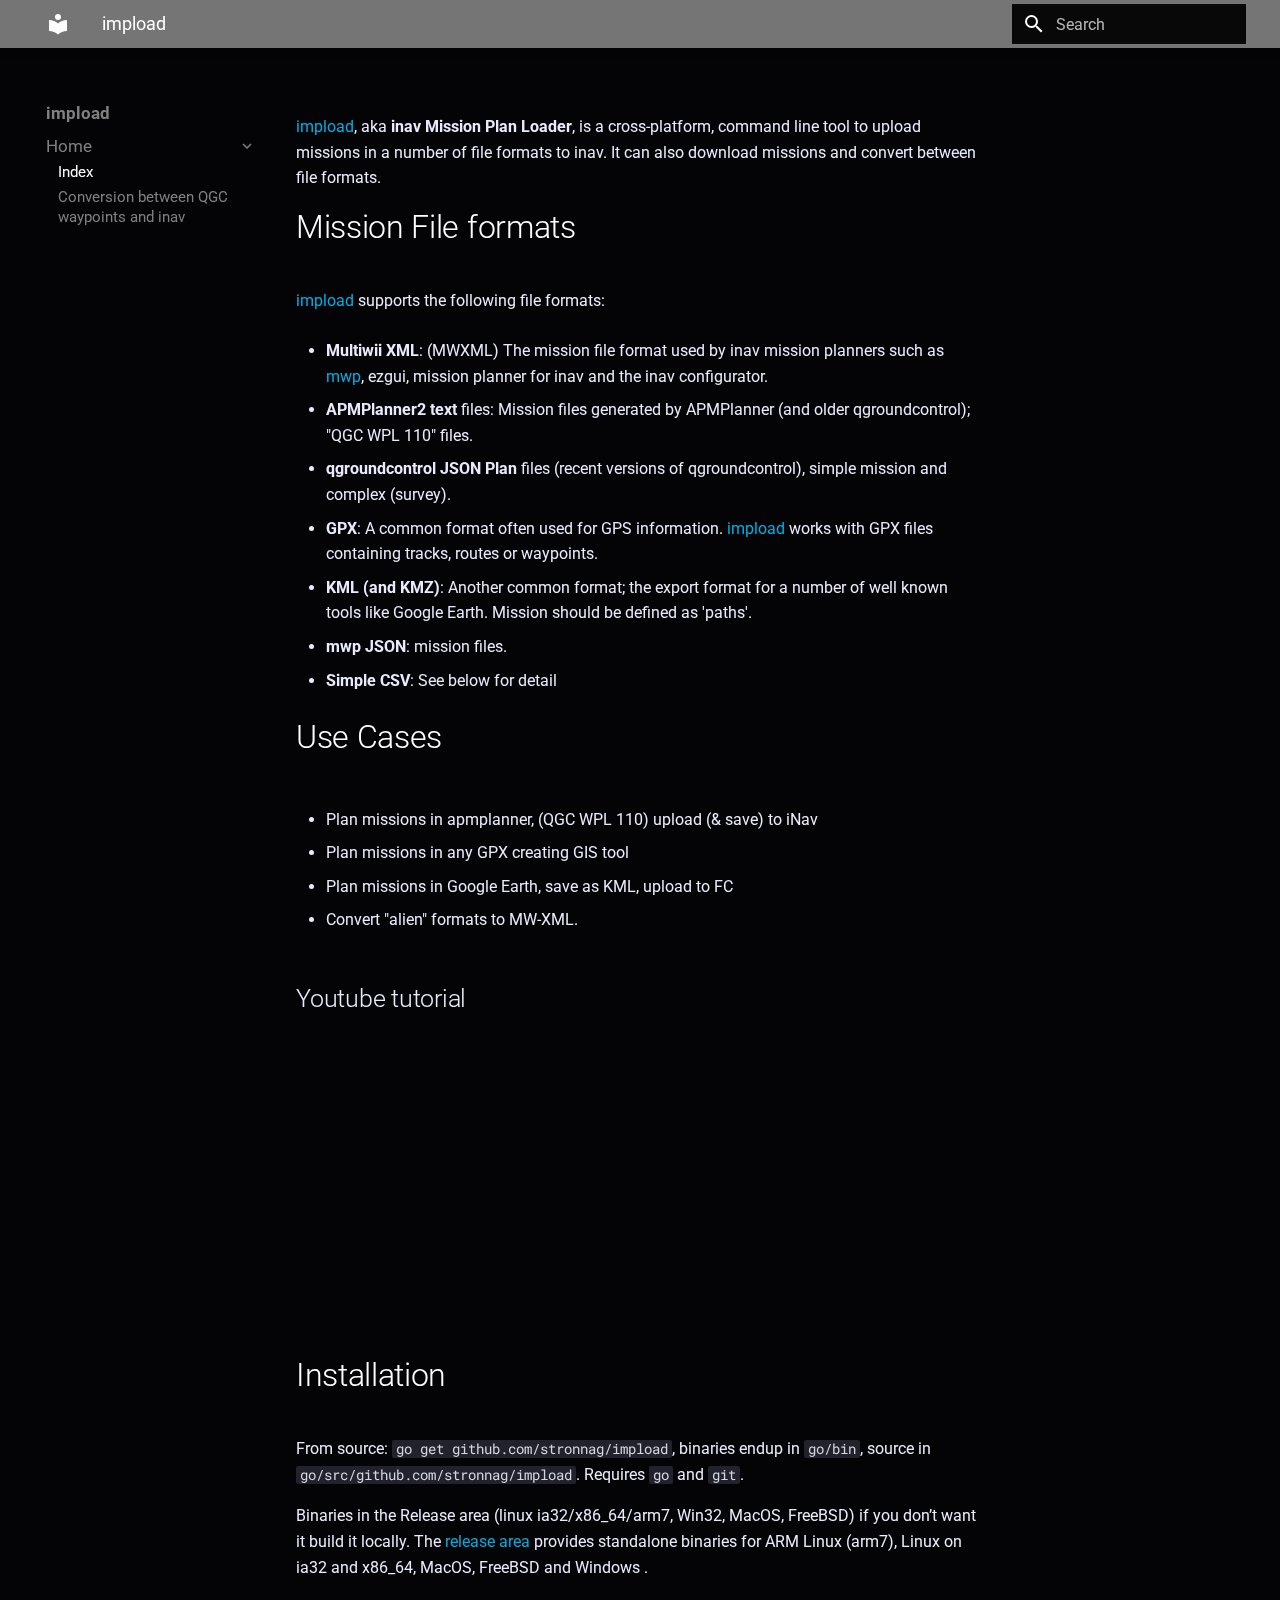
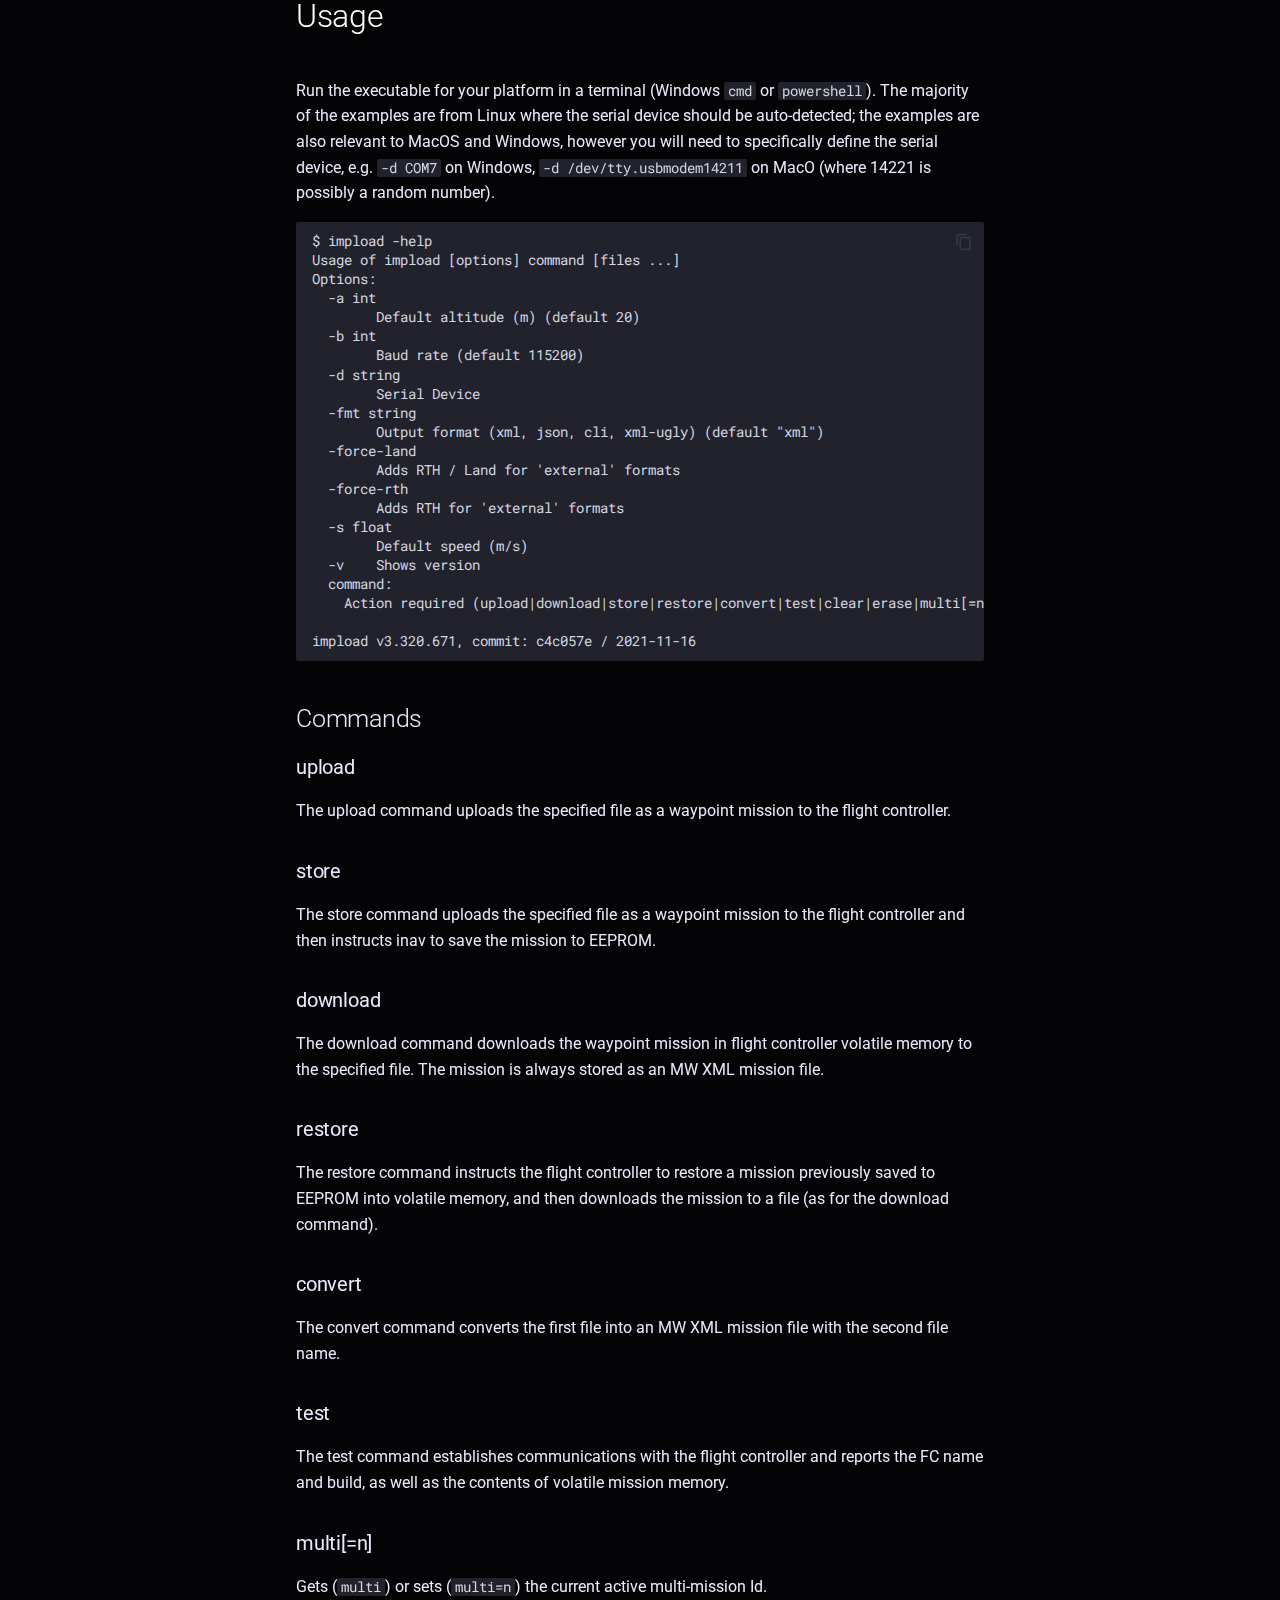
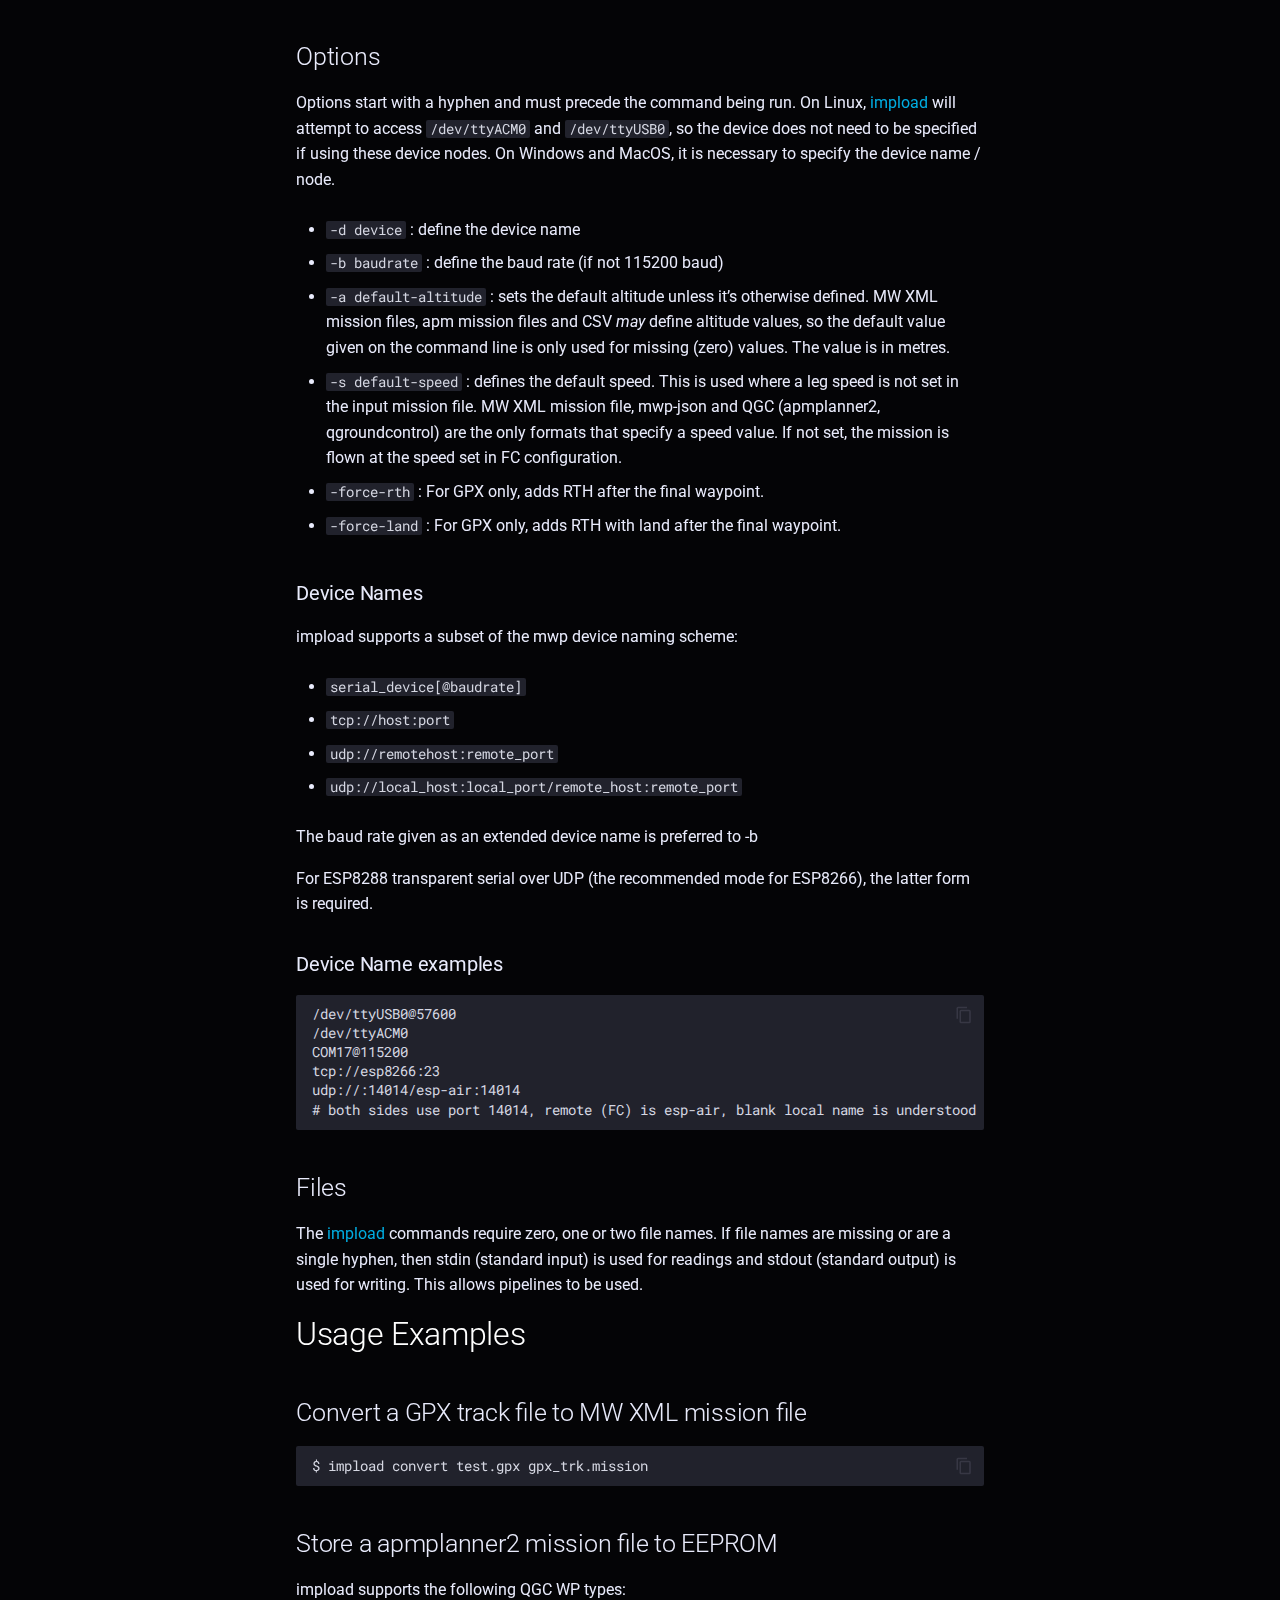
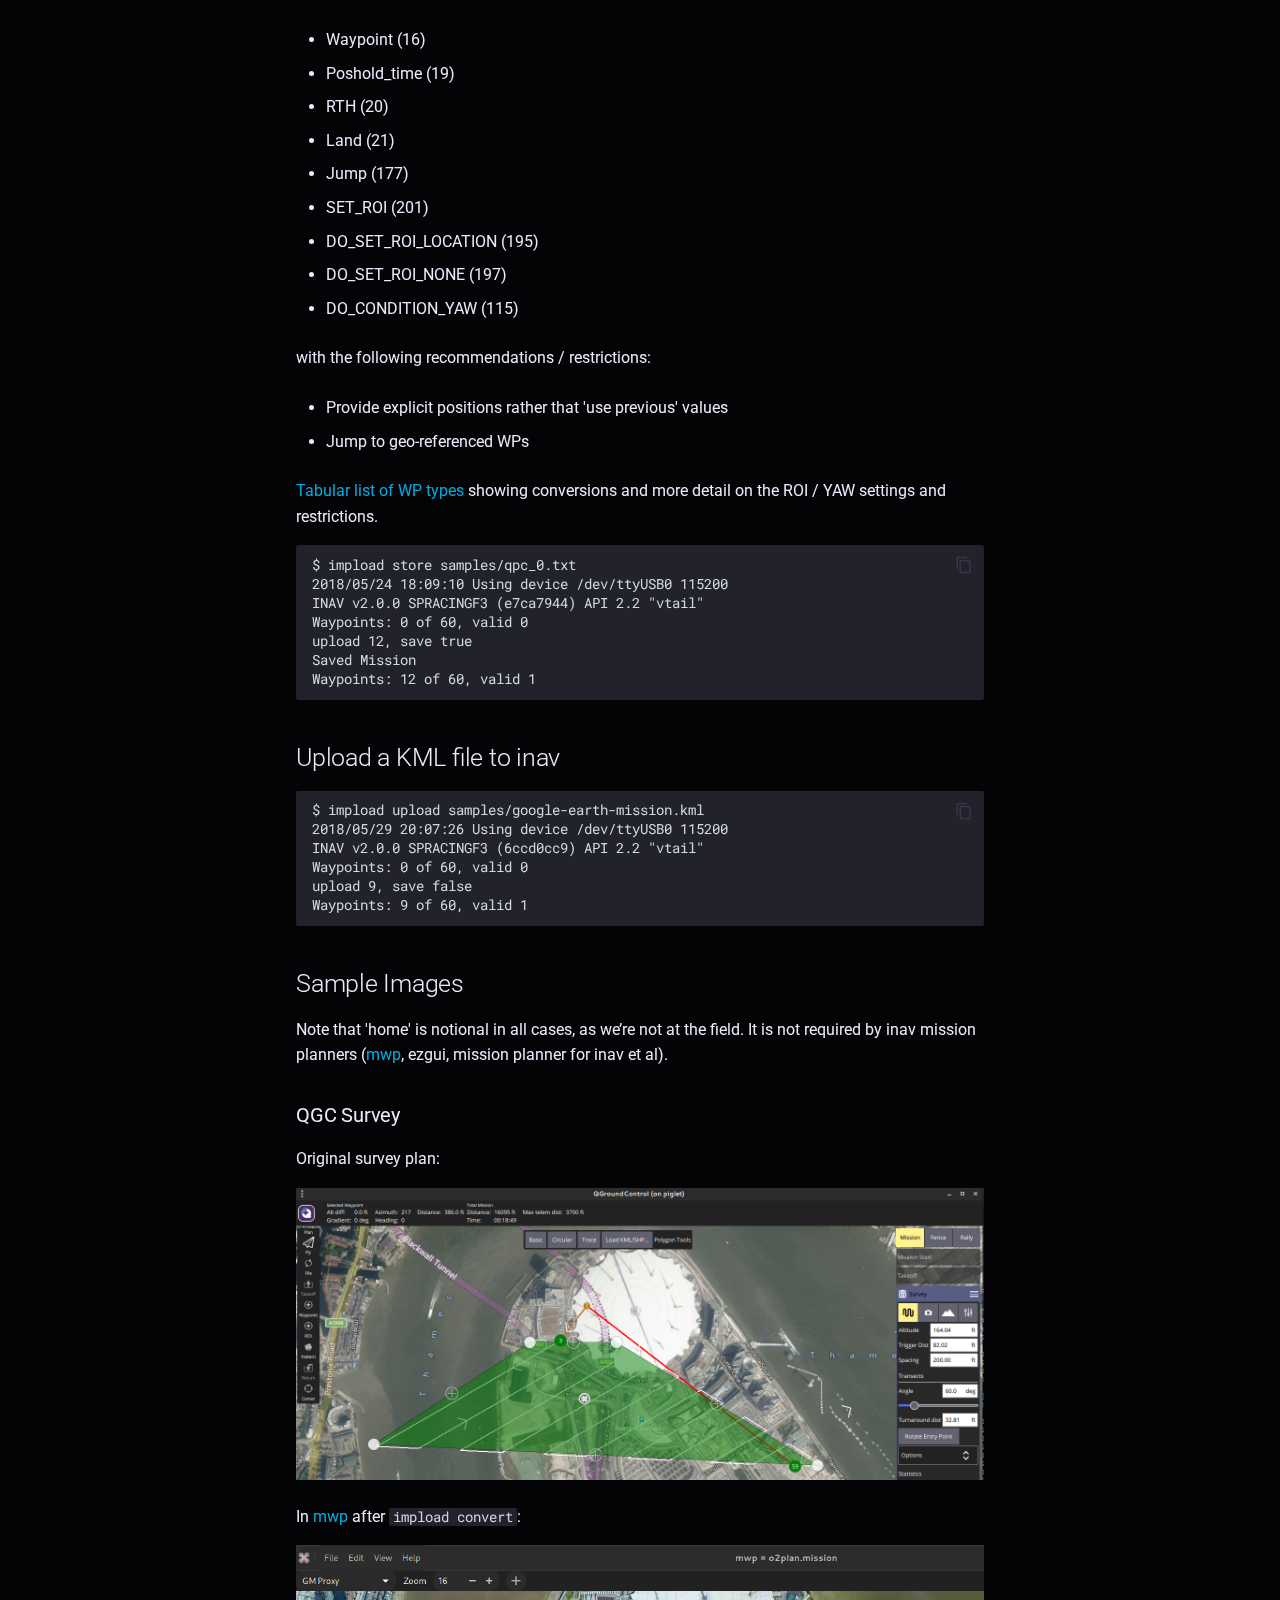
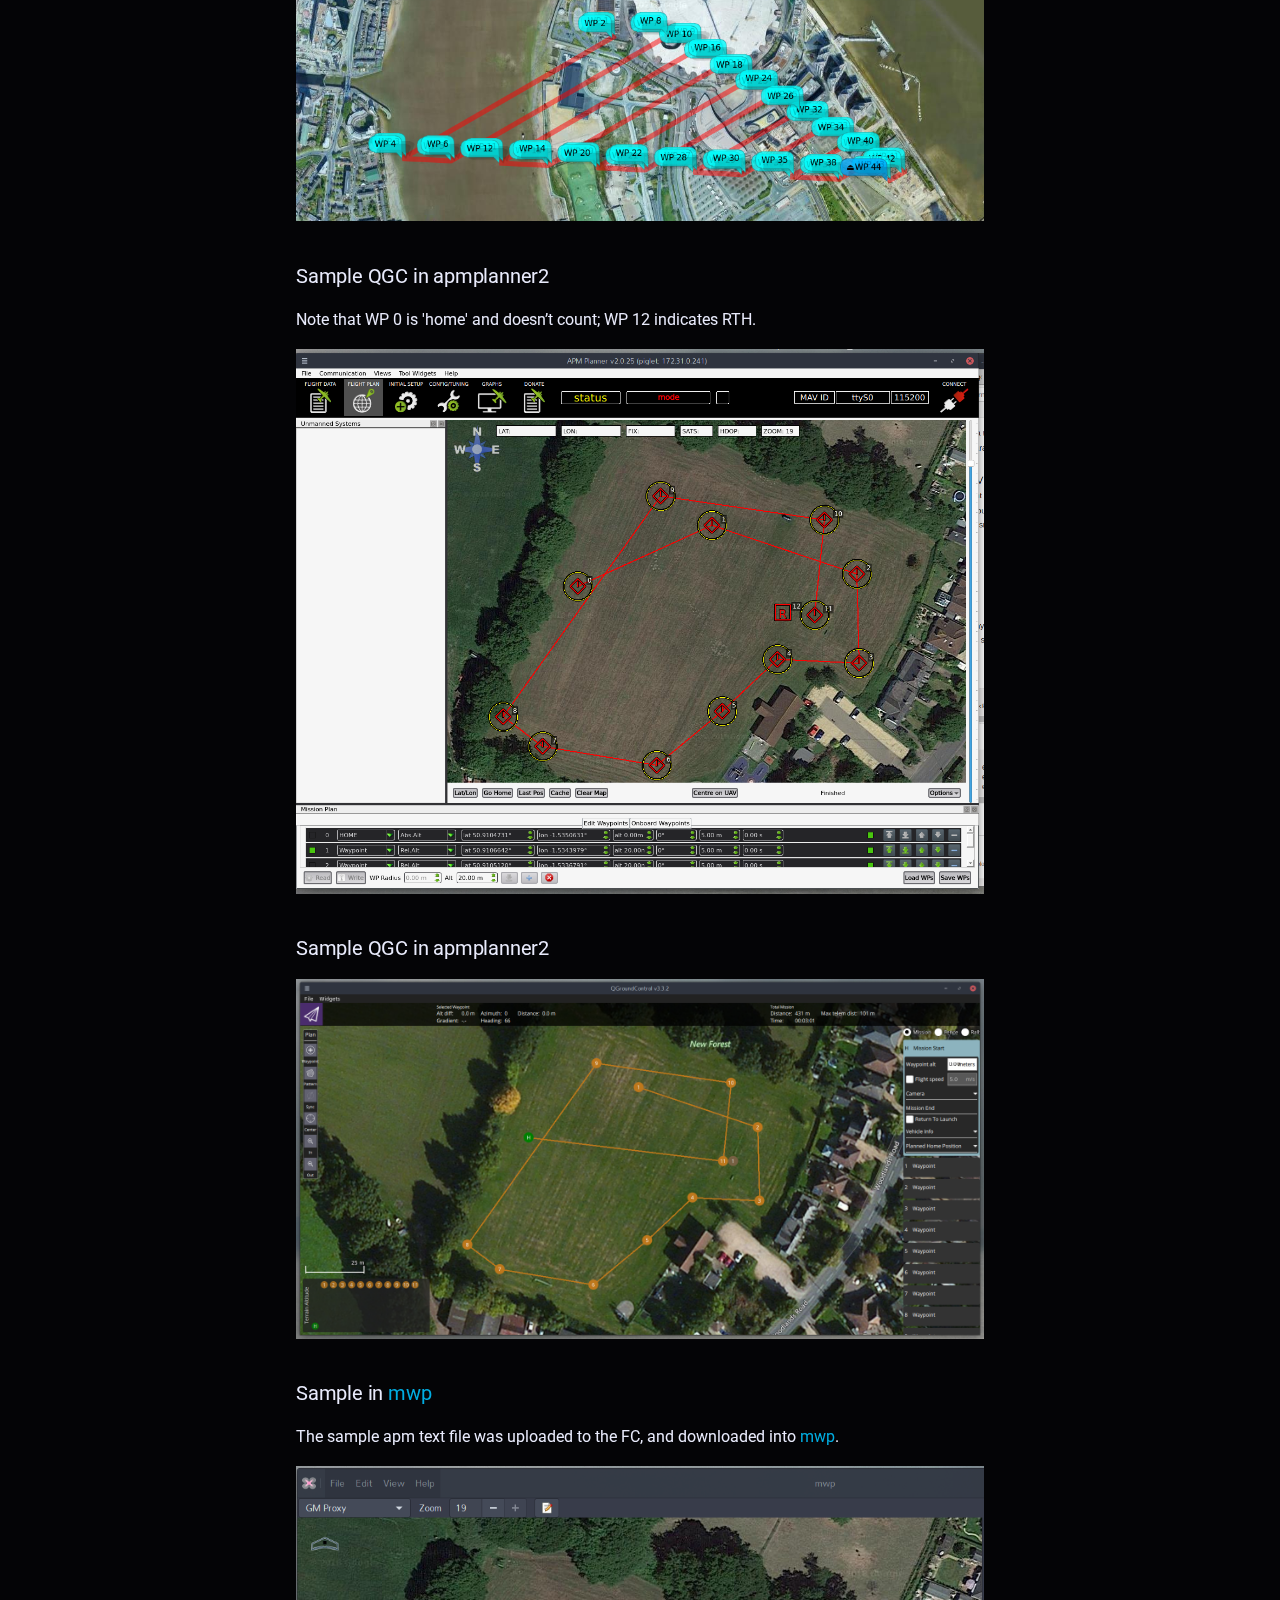
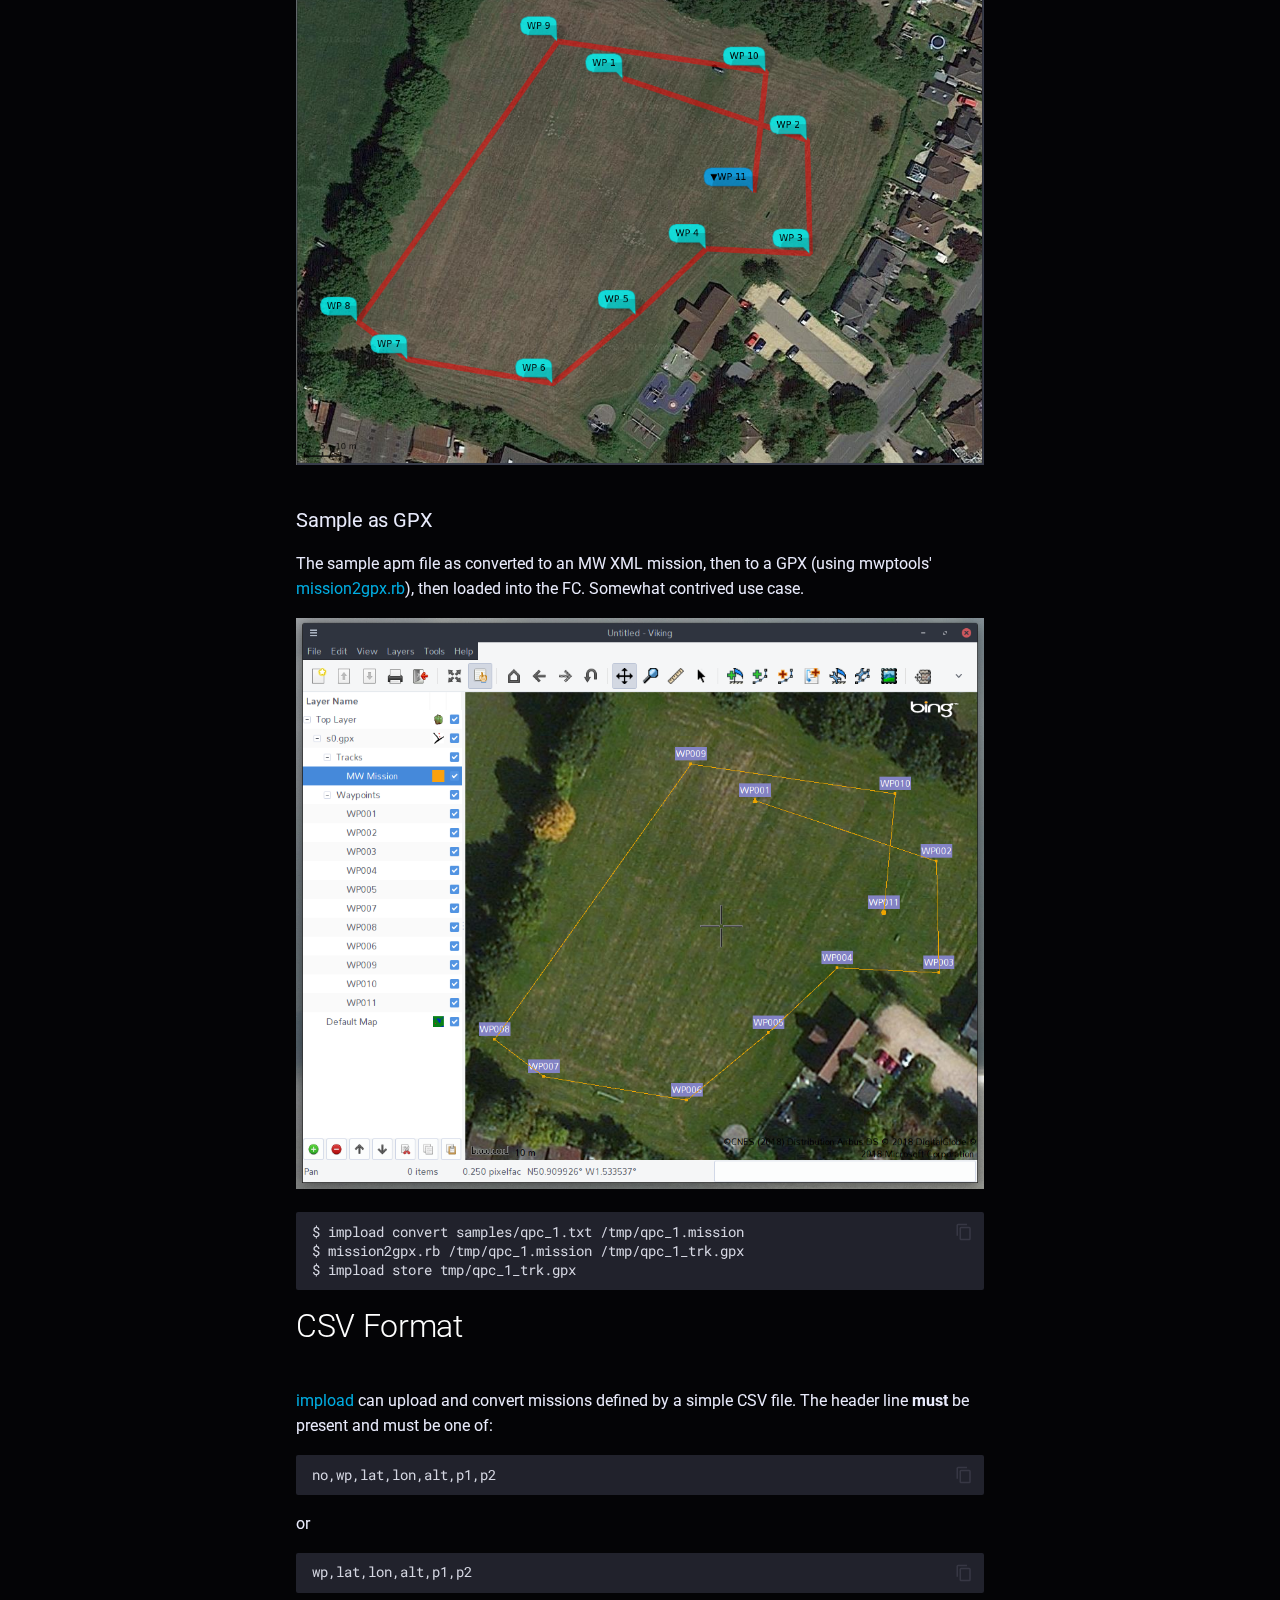
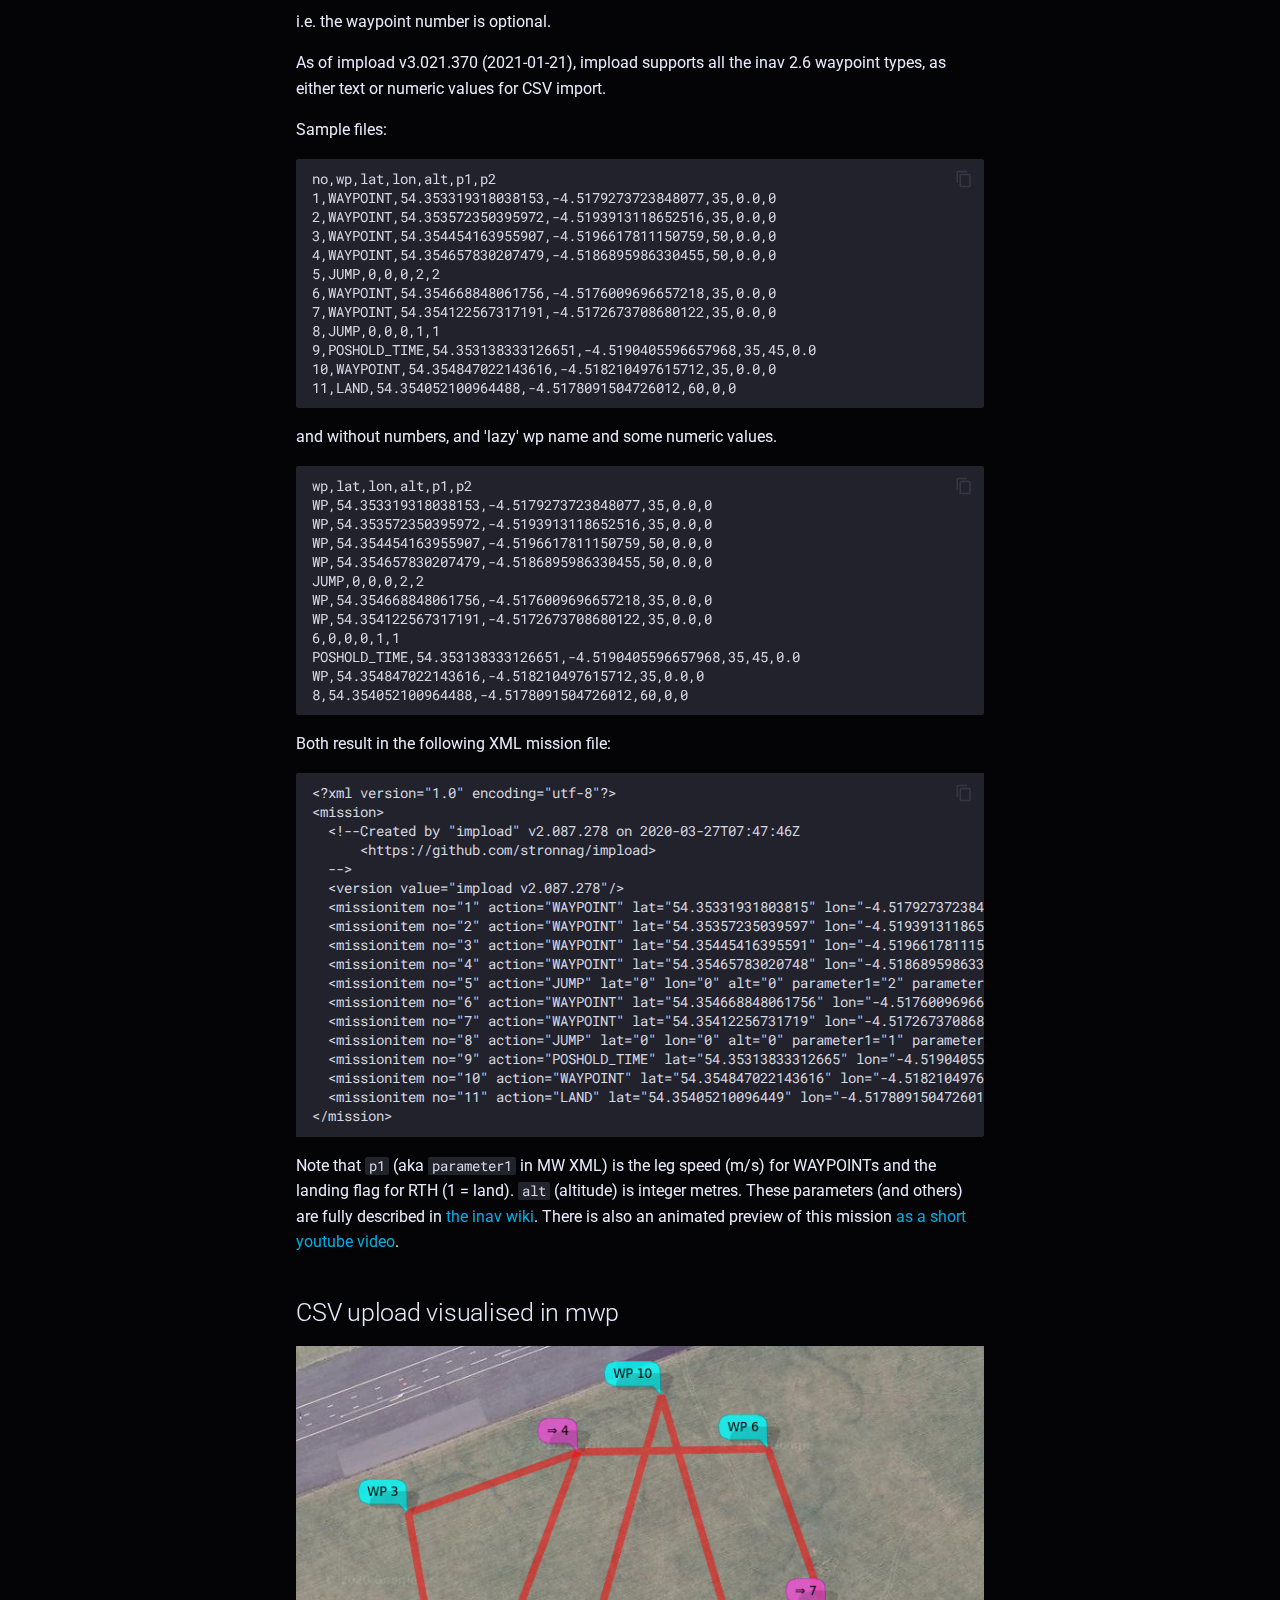
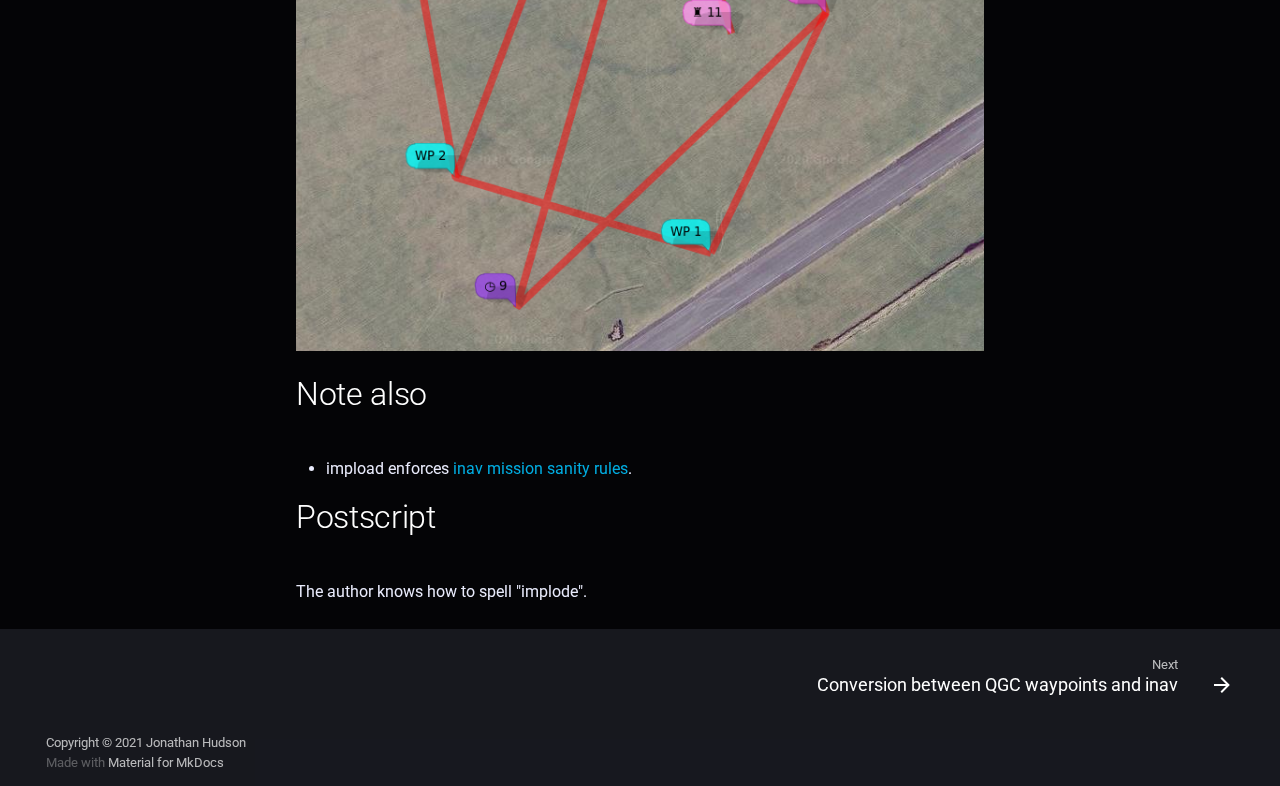
==== commit bdb489f5: "Deployed 310294a with MkDocs version: 1.2.3" ====
--- a/index.html
+++ b/index.html
@@ -338,26 +338,29 @@
 standalone binaries for ARM Linux (arm7), Linux on ia32 and x86_64, MacOS, FreeBSD and Windows .</p>
 <h1 id="usage">Usage<a class="headerlink" href="#usage" title="Permanent link">#</a></h1>
 <p>Run the executable for your platform in a terminal (Windows <code>cmd</code> or <code>powershell</code>). The majority of the examples are from Linux where the serial device should be auto-detected; the examples are also relevant to MacOS and Windows, however you will need to specifically define the serial device, e.g. <code>-d COM7</code> on Windows, <code>-d /dev/tty.usbmodem14211</code> on MacO (where 14221 is possibly a random number).</p>
-<pre><code>$ impload --help
+<div class="highlight"><pre><span></span><code>$ impload -help
 Usage of impload [options] command [files ...]
+Options:
   -a int
         Default altitude (m) (default 20)
   -b int
         Baud rate (default 115200)
   -d string
-        Device Name
+        Serial Device
+  -fmt string
+        Output format (xml, json, cli, xml-ugly) (default &quot;xml&quot;)
   -force-land
-        Adds RTH / Land for 'external' formats
+        Adds RTH / Land for &#39;external&#39; formats
   -force-rth
-        Adds RTH for 'external' formats
+        Adds RTH for &#39;external&#39; formats
   -s float
         Default speed (m/s)
   -v    Shows version
-  command
-    Action required (upload|download|store|restore|convert|test)
-
-impload v0.150.433 commit 9a82ede / 2018-05-30
-</code></pre>
+  command:
+    Action required (upload|download|store|restore|convert|test|clear|erase|multi[=n])
+
+impload v3.320.671, commit: c4c057e / 2021-11-16
+</code></pre></div>
 <h2 id="commands">Commands<a class="headerlink" href="#commands" title="Permanent link">#</a></h2>
 <h3 id="upload">upload<a class="headerlink" href="#upload" title="Permanent link">#</a></h3>
 <p>The upload command uploads the specified file as a waypoint mission to the flight controller.</p>
@@ -372,6 +375,8 @@
 <p>The convert command converts the first file into an MW XML mission file with the second file name.</p>
 <h3 id="test">test<a class="headerlink" href="#test" title="Permanent link">#</a></h3>
 <p>The test command establishes communications with the flight controller and reports the FC name and build, as well as the contents of volatile mission memory.</p>
+<h3 id="multin">multi[=n]<a class="headerlink" href="#multin" title="Permanent link">#</a></h3>
+<p>Gets (<code>multi</code>) or sets (<code>multi=n</code>) the current active multi-mission Id.</p>
 <h2 id="options">Options<a class="headerlink" href="#options" title="Permanent link">#</a></h2>
 <p>Options start with a hyphen and must precede the command being run. On Linux, <a href="https://github.com/stronnag/impload">impload</a> will attempt to access <code>/dev/ttyACM0</code> and <code>/dev/ttyUSB0</code>, so the device does not need to be specified if using these device nodes. On Windows and MacOS, it is
 necessary to specify the device name / node.</p>
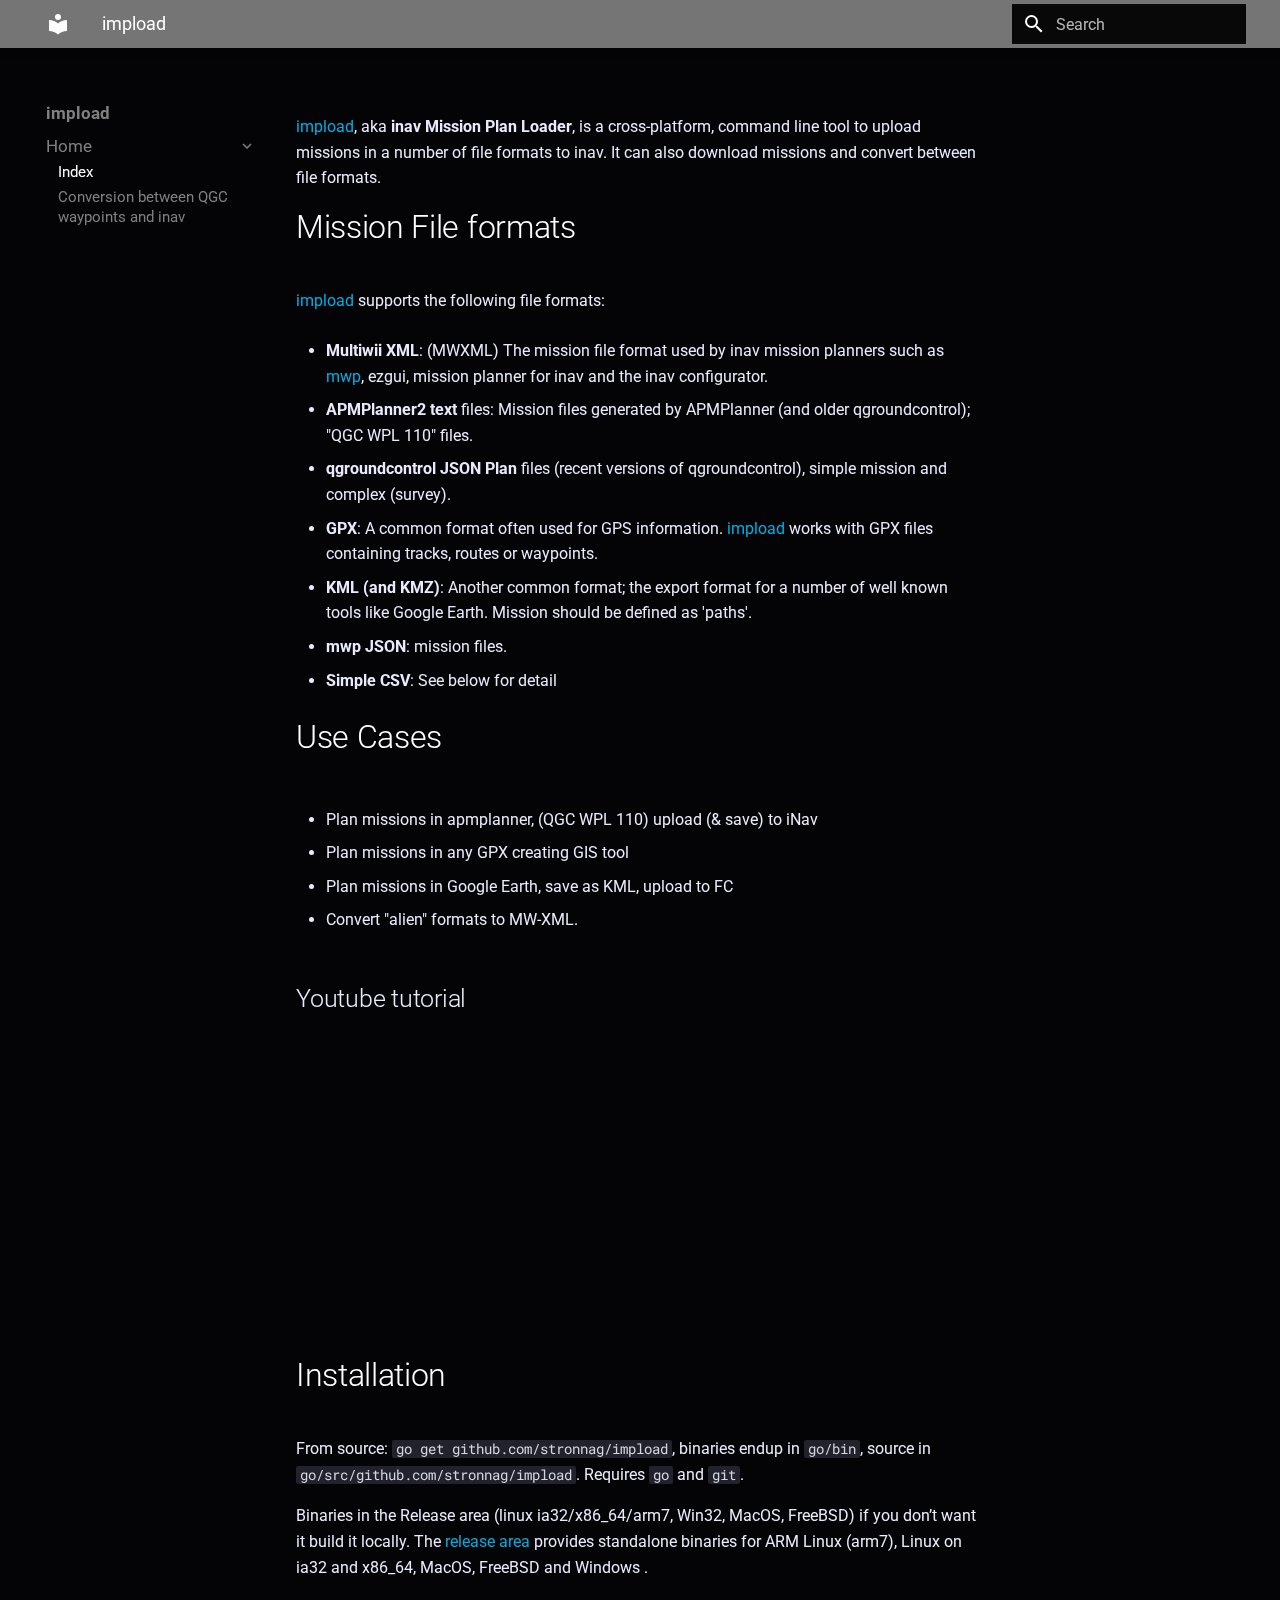
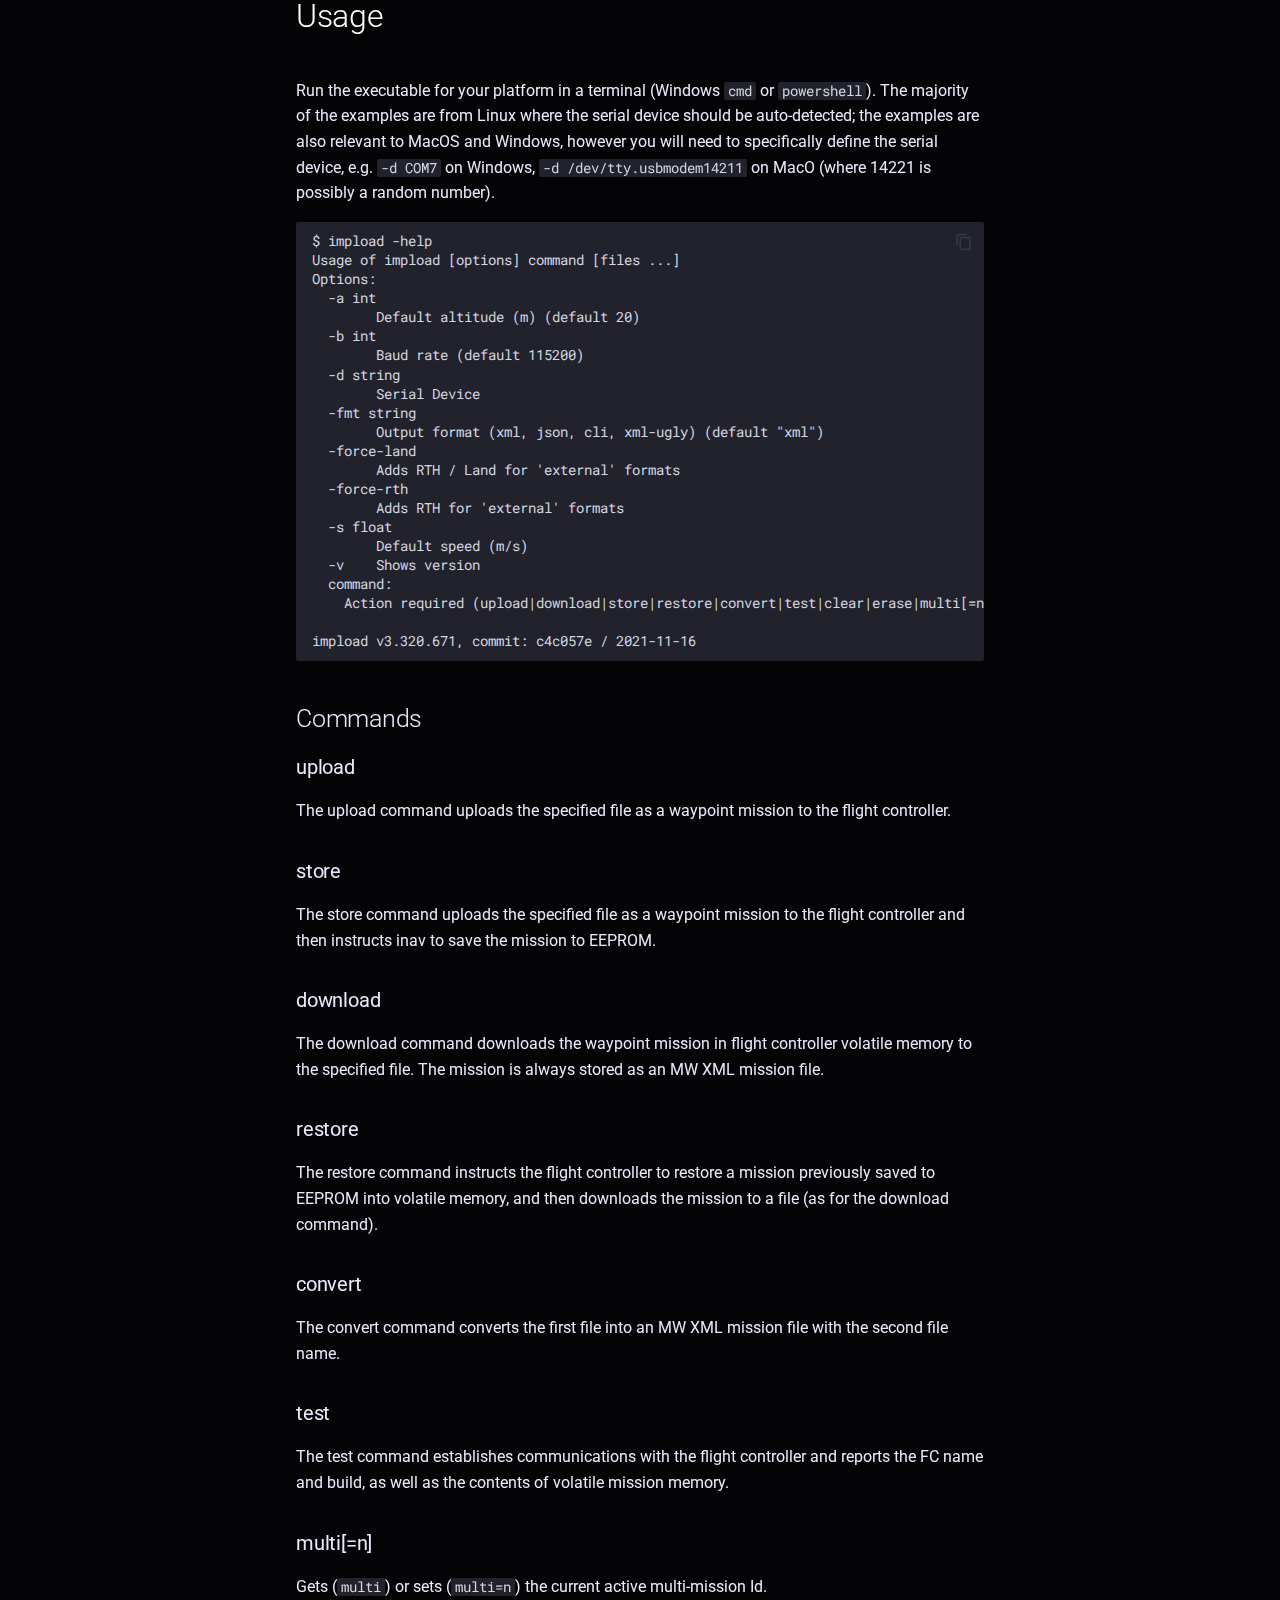
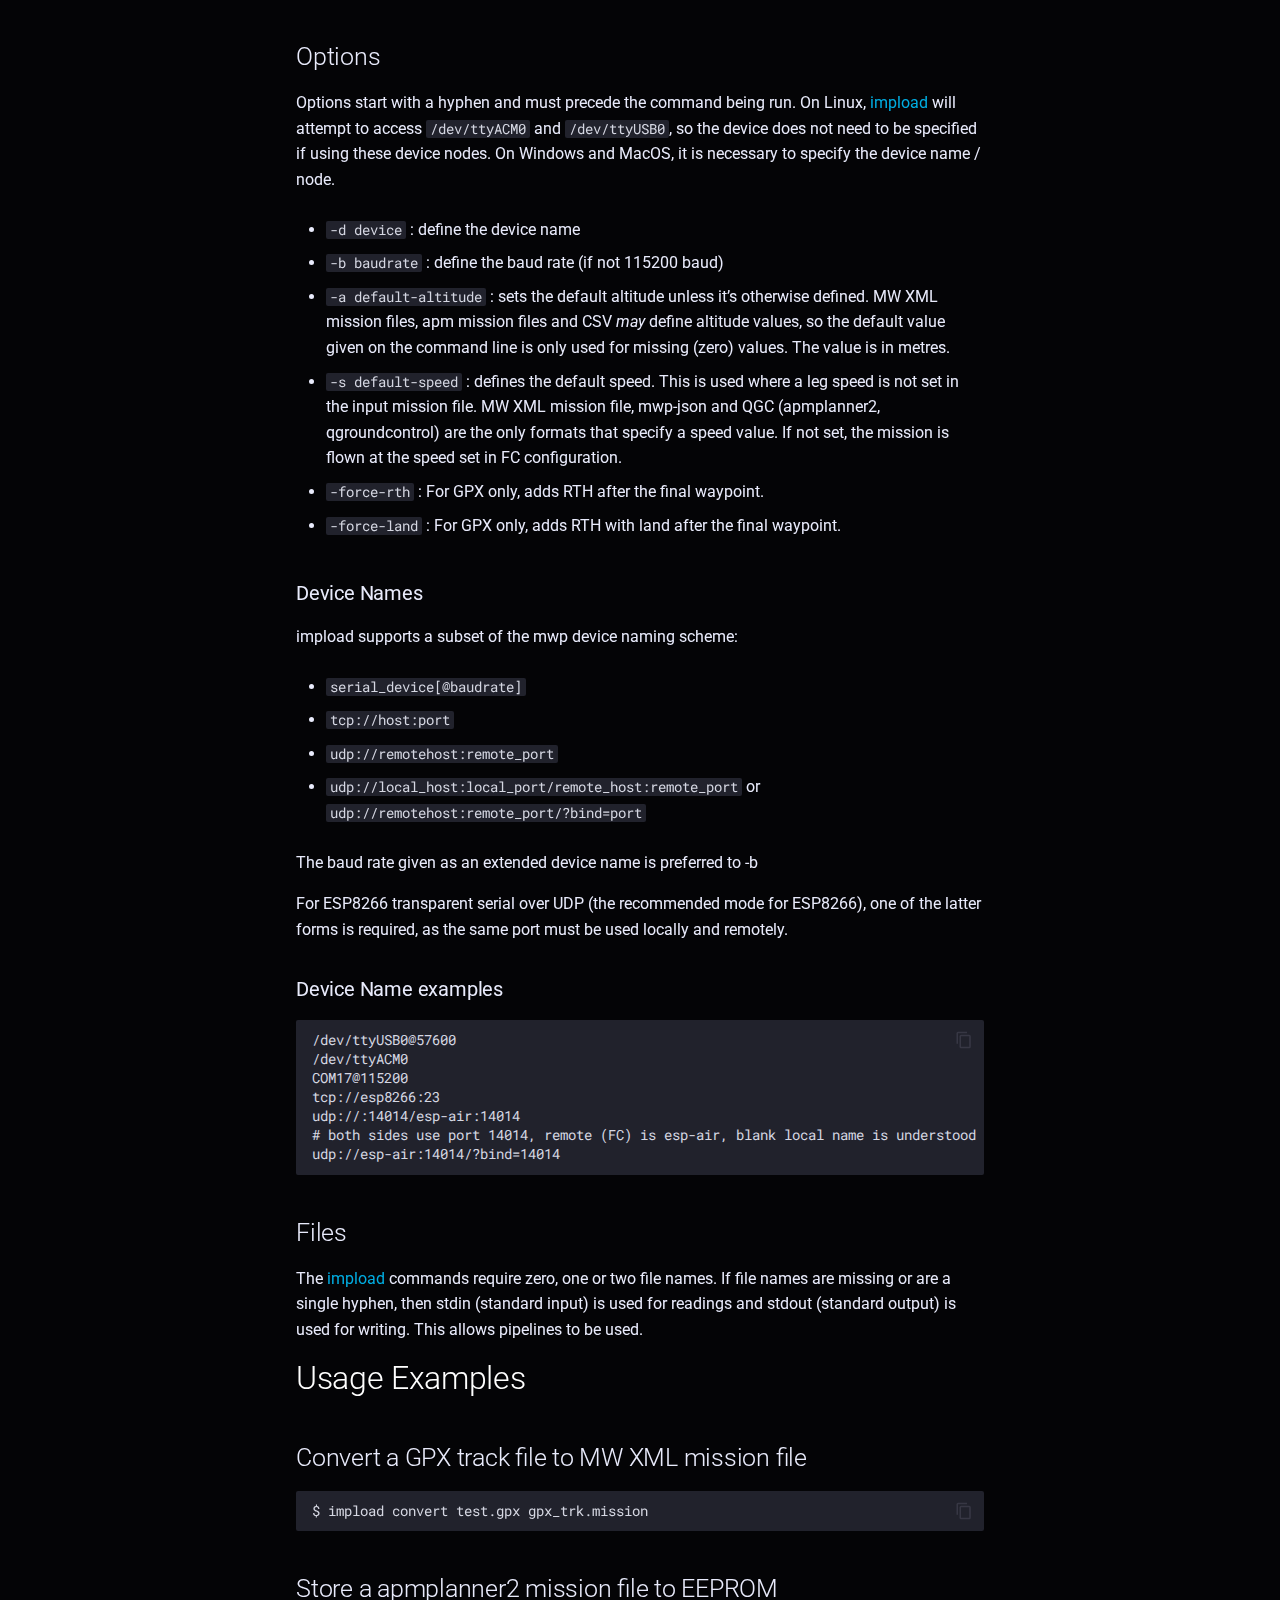
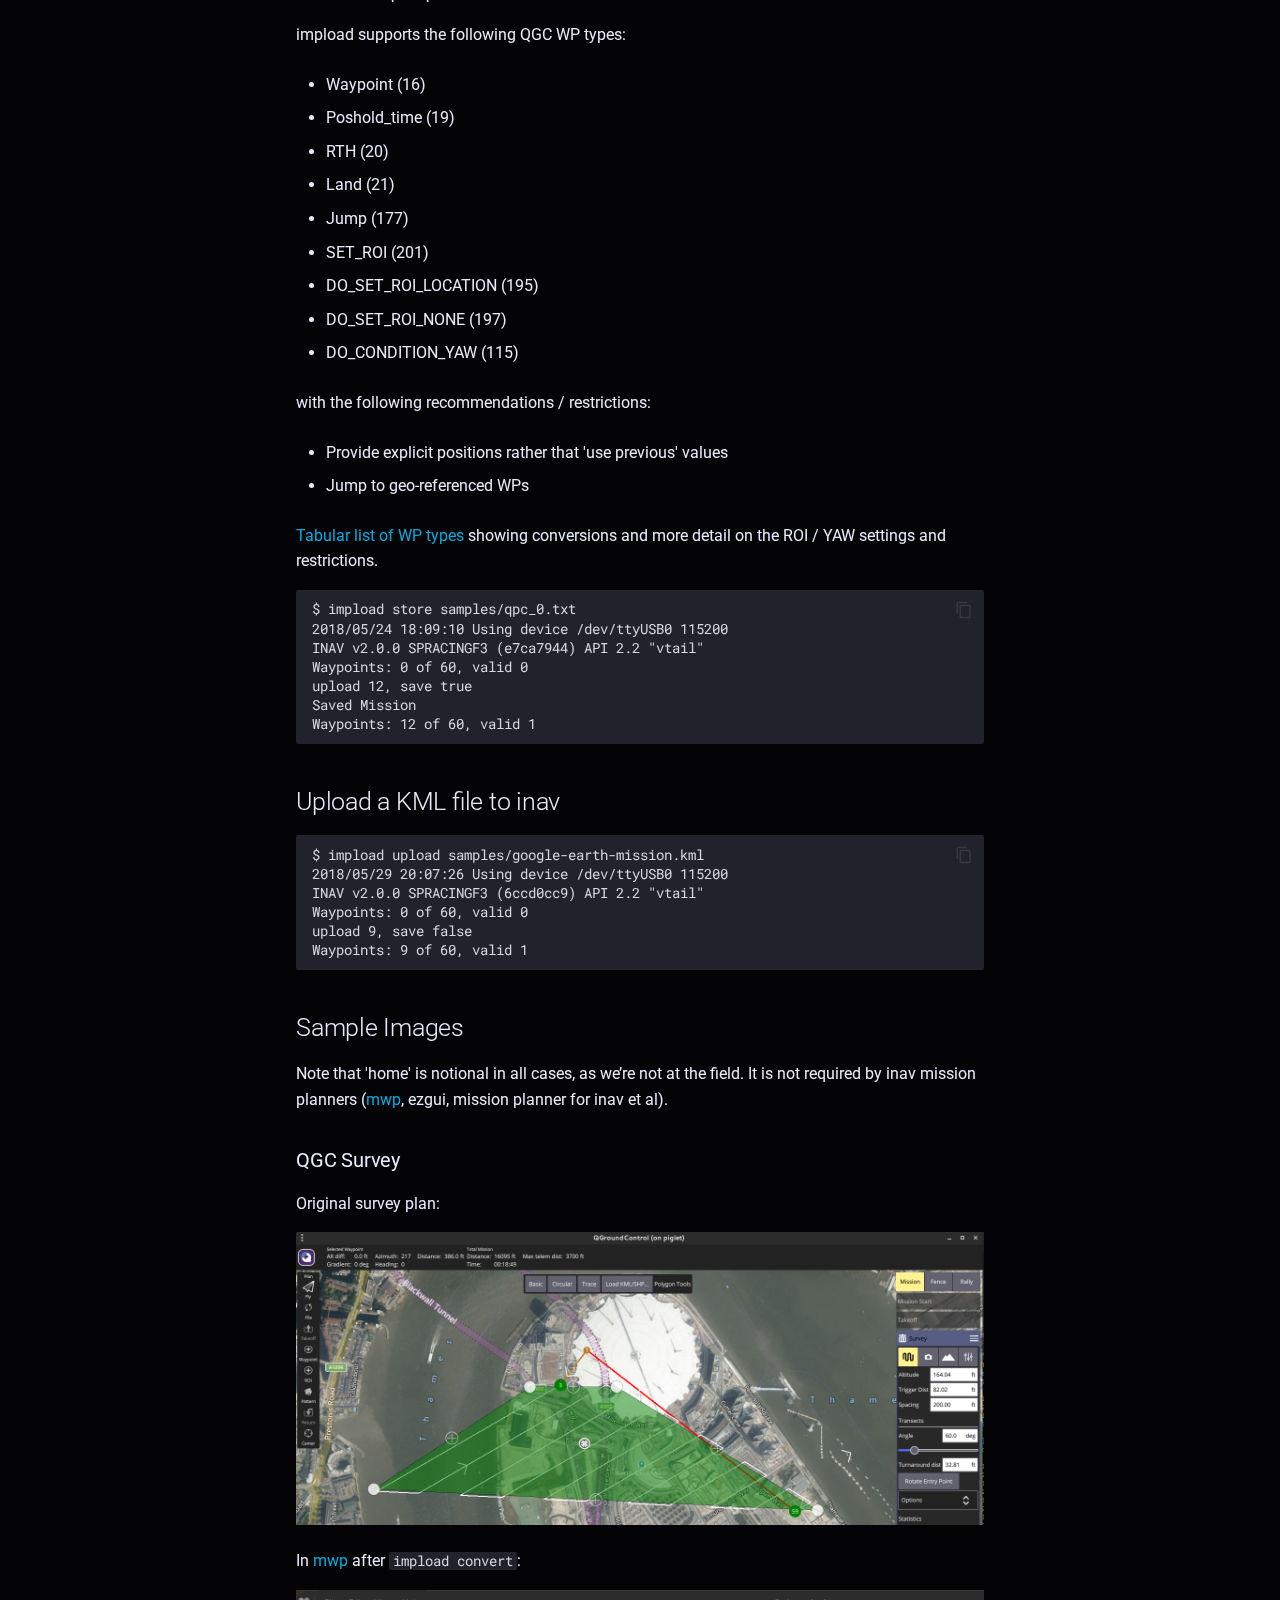
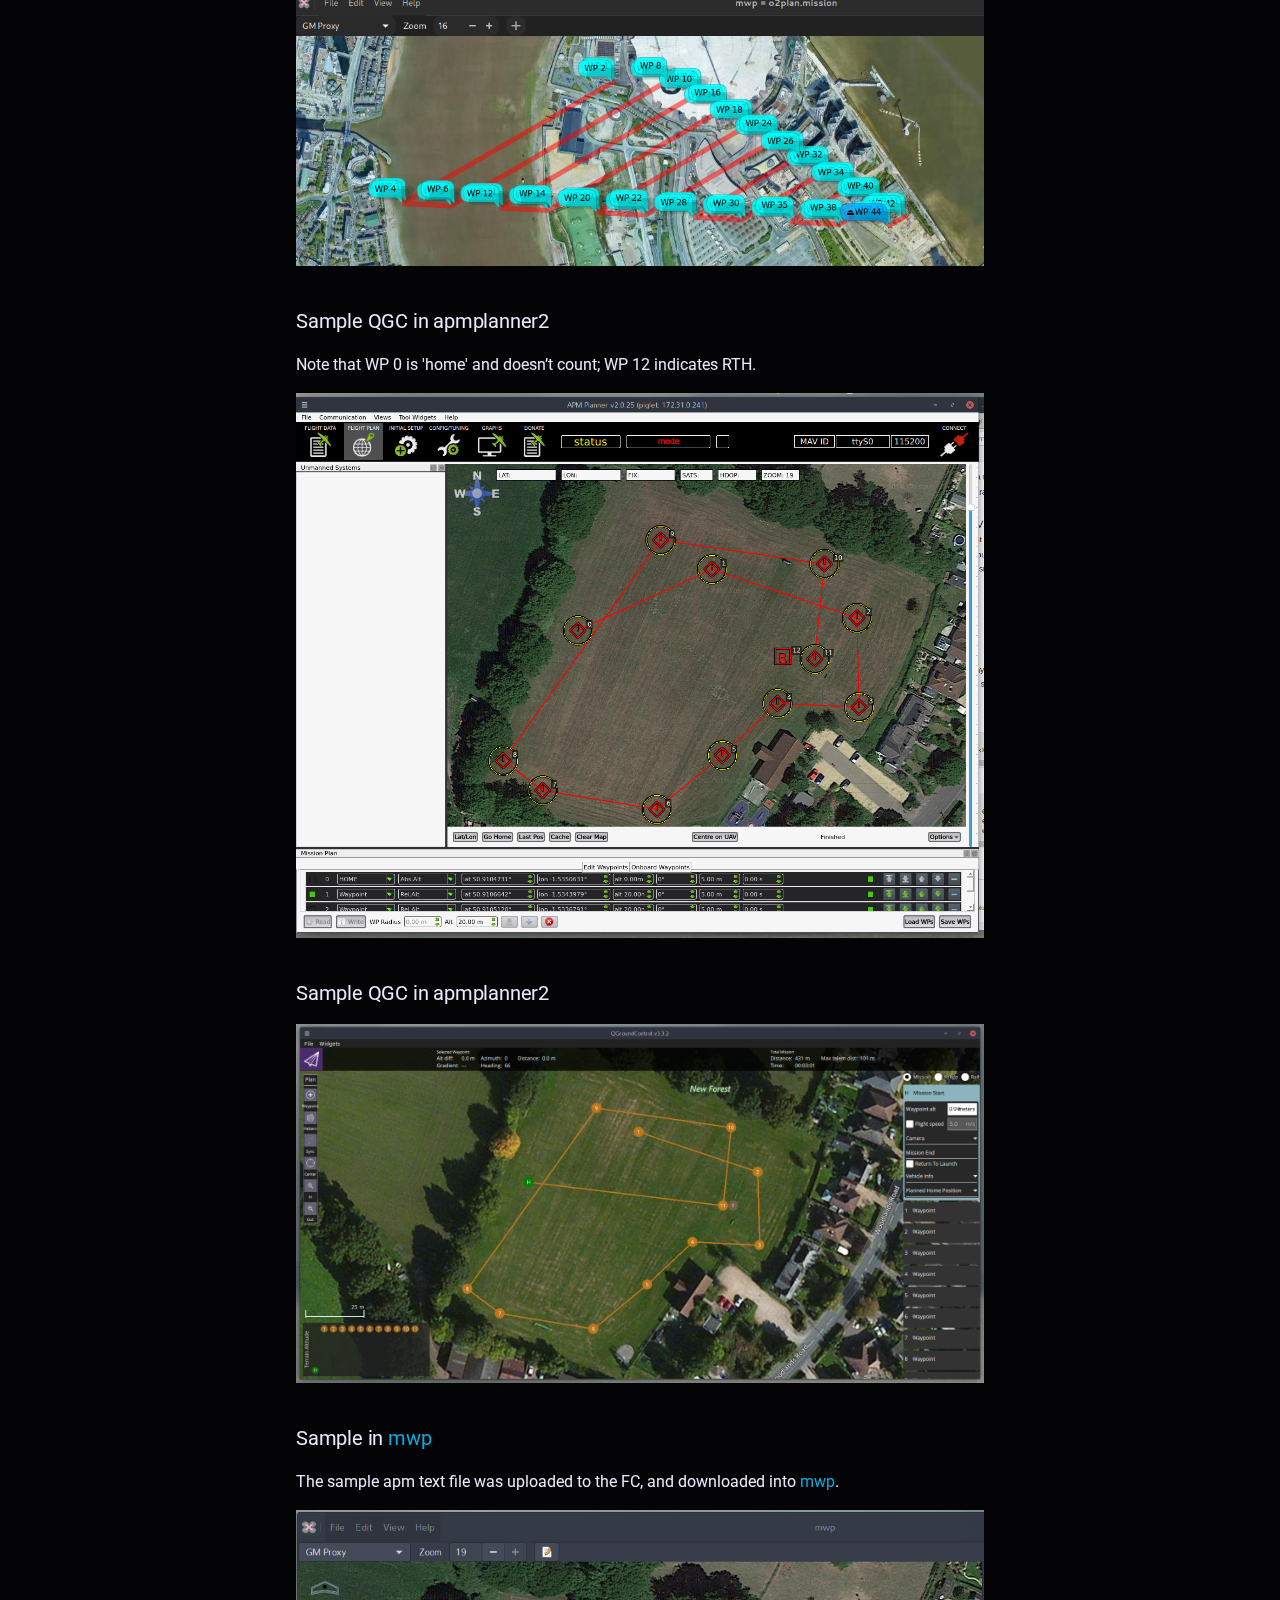
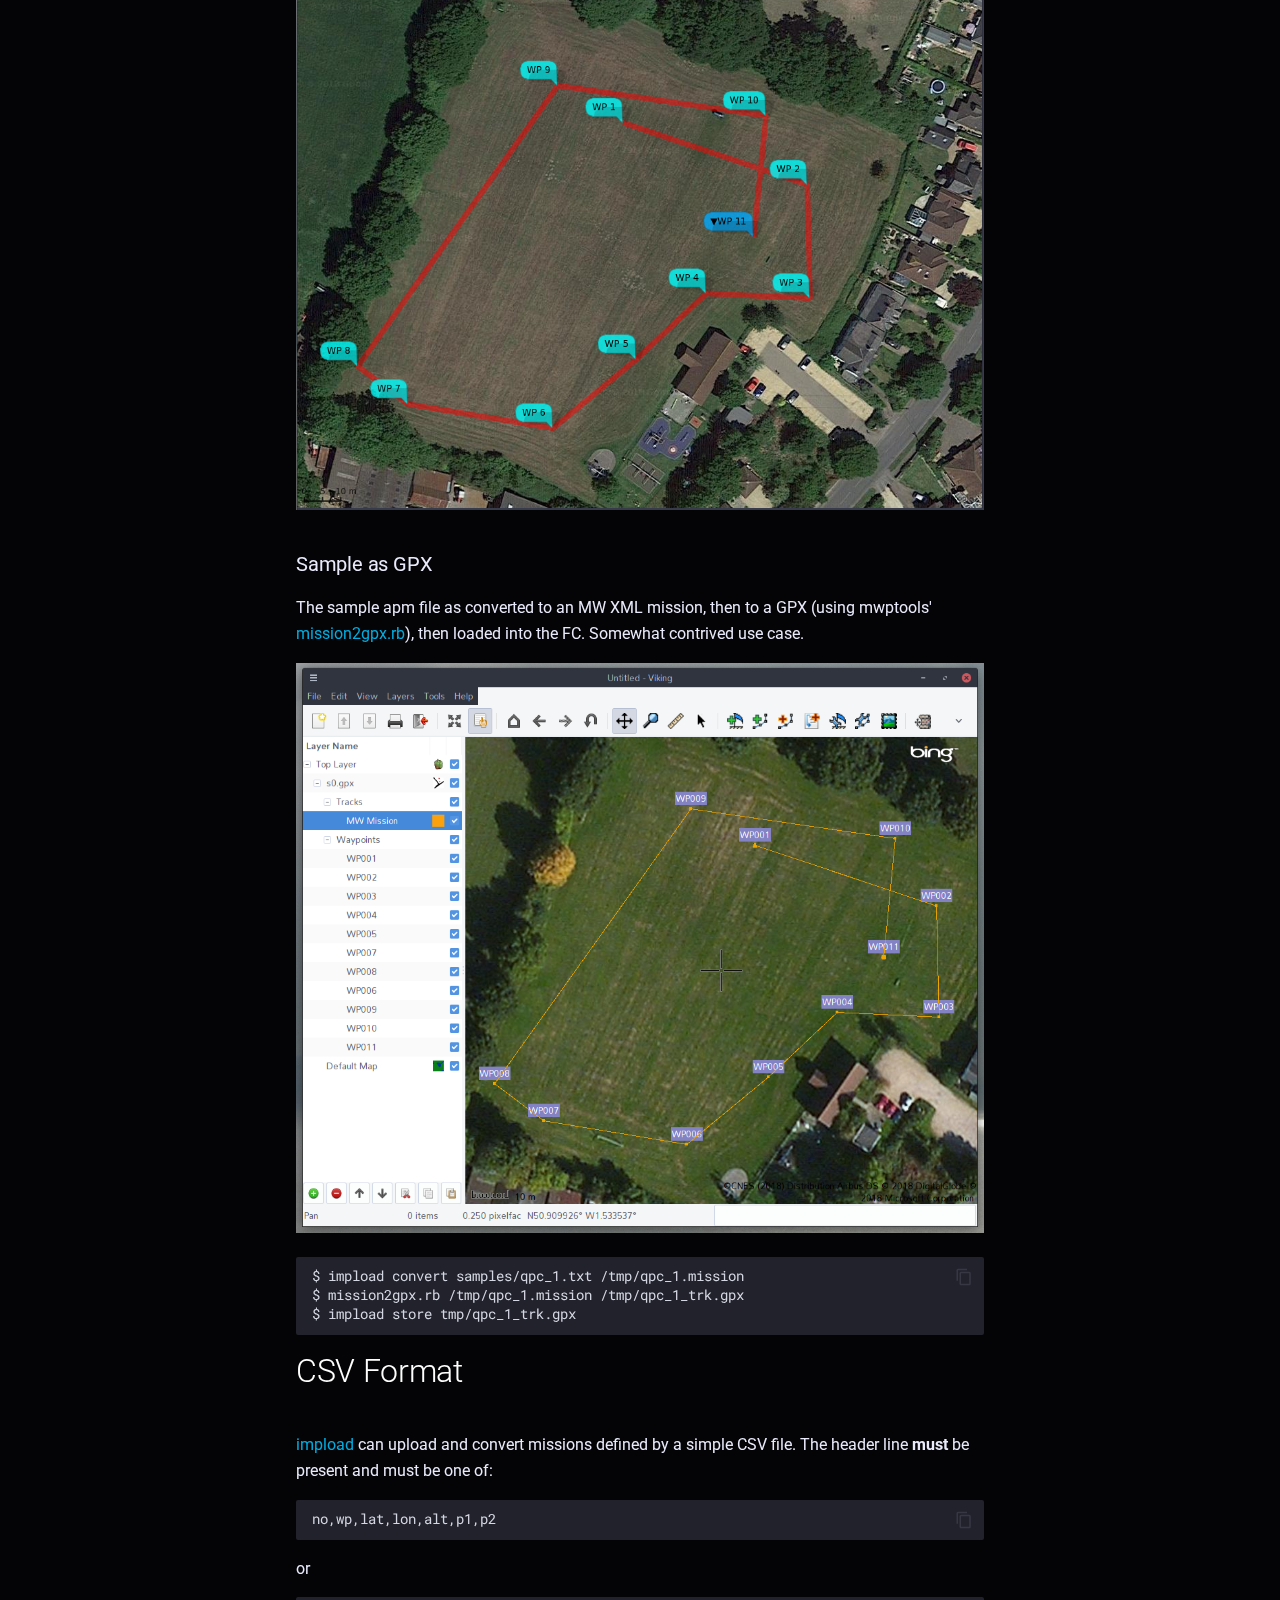
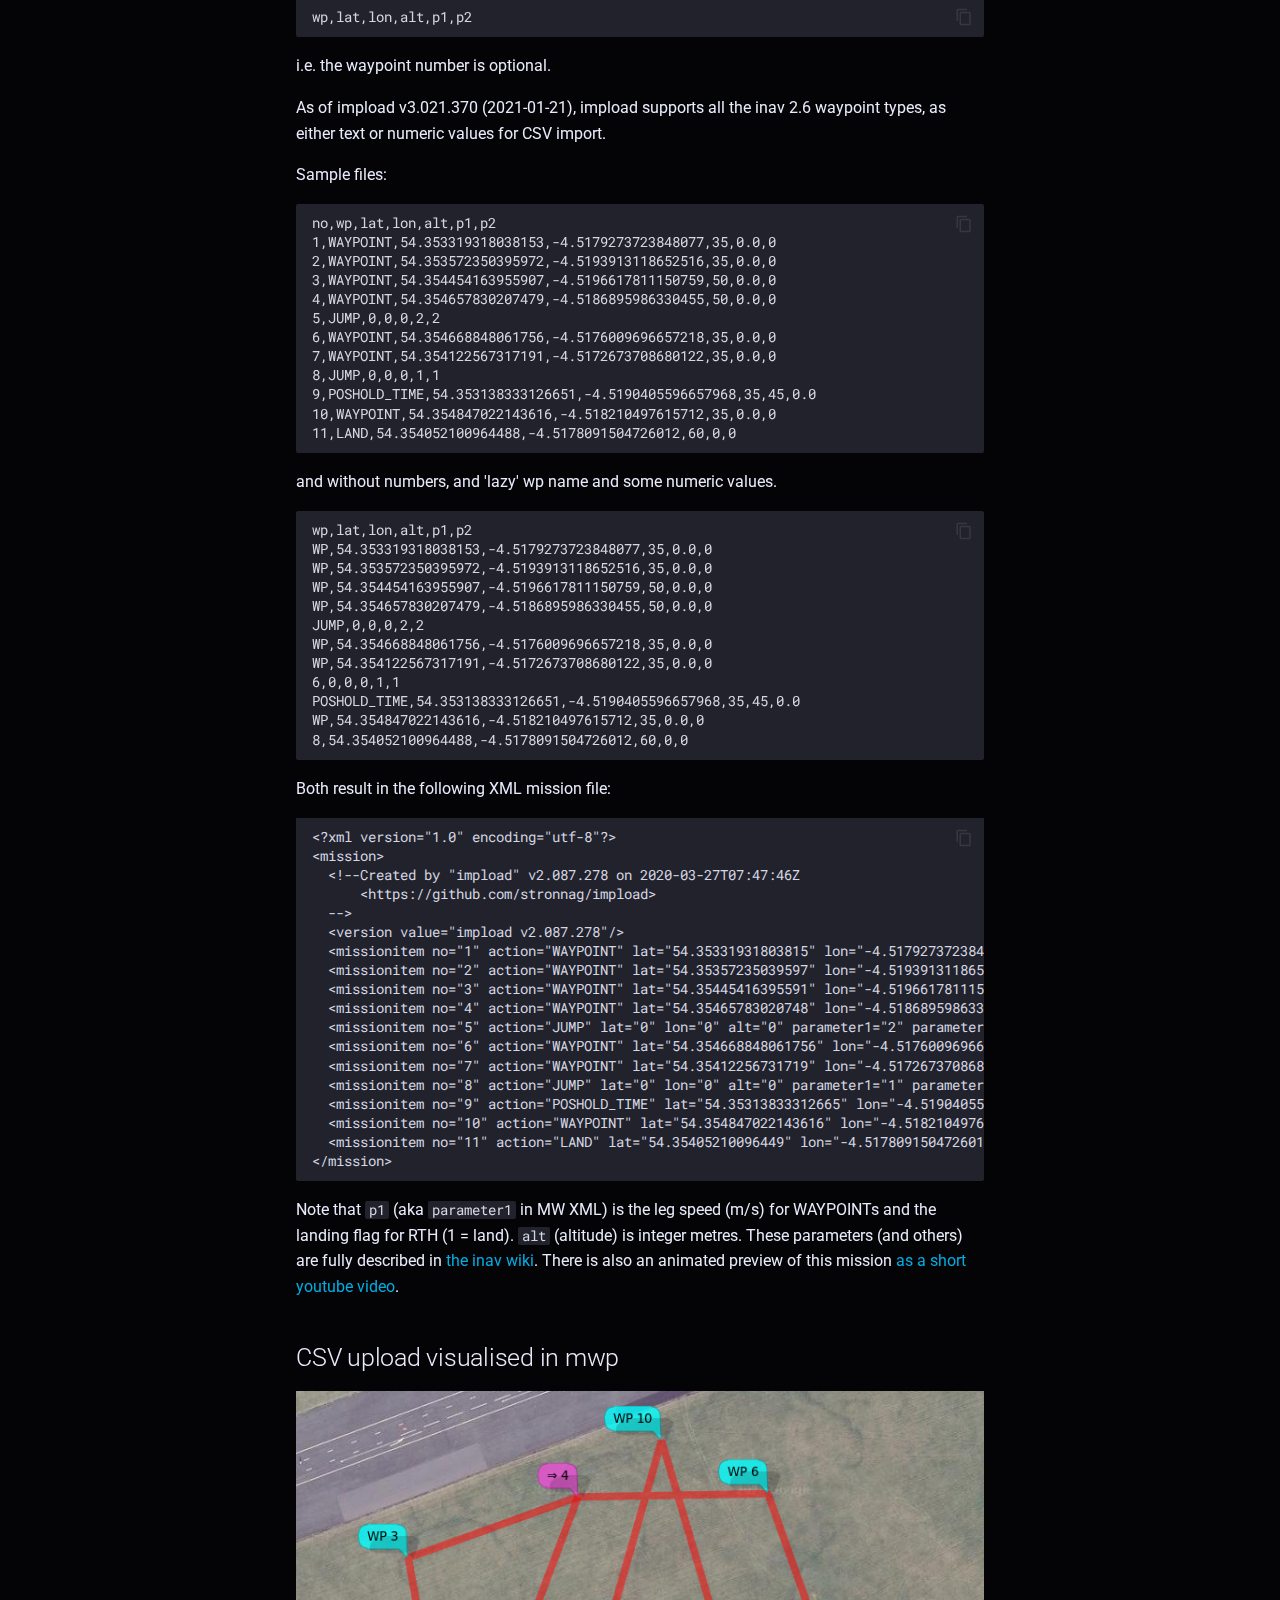
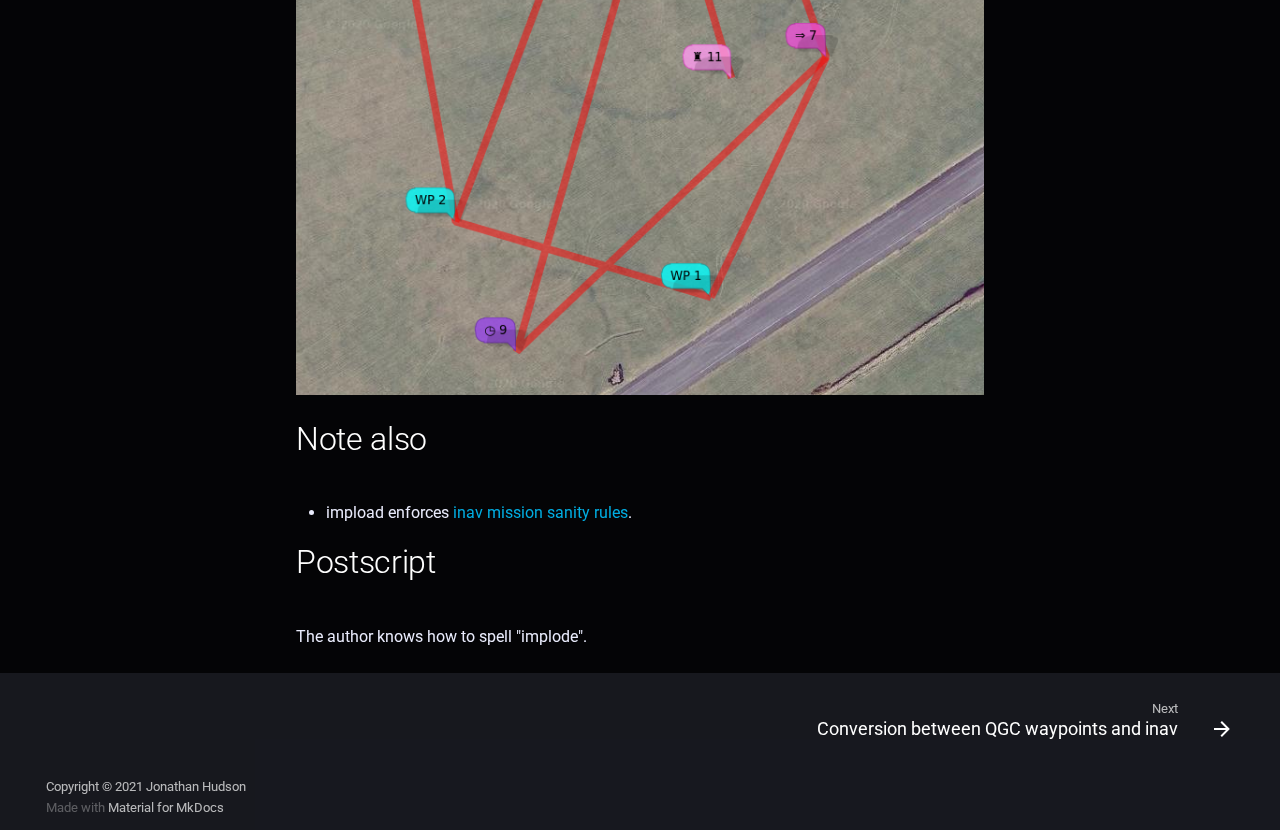
==== commit b867aab3: "Deployed 94115b4 with MkDocs version: 1.3.0" ====
--- a/index.html
+++ b/index.html
@@ -12,7 +12,7 @@
       
       
       <link rel="icon" href="assets/images/favicon.png">
-      <meta name="generator" content="mkdocs-1.2.3, mkdocs-material-7.3.6">
+      <meta name="generator" content="mkdocs-1.3.0, mkdocs-material-7.3.6">
     
     
       
@@ -413,18 +413,19 @@
 <p><code>udp://remotehost:remote_port</code></p>
 </li>
 <li>
-<p><code>udp://local_host:local_port/remote_host:remote_port</code></p>
+<p><code>udp://local_host:local_port/remote_host:remote_port</code> or <code>udp://remotehost:remote_port/?bind=port</code></p>
 </li>
 </ul>
 <p>The baud rate given as an extended device name is preferred to -b</p>
-<p>For ESP8288 transparent serial over UDP (the recommended mode for ESP8266), the latter form is required.</p>
+<p>For ESP8266 transparent serial over UDP (the recommended mode for ESP8266), one of the latter forms is required, as the same port must be used locally and remotely.</p>
 <h3 id="device-name-examples">Device Name examples<a class="headerlink" href="#device-name-examples" title="Permanent link">#</a></h3>
 <pre><code>/dev/ttyUSB0@57600
 /dev/ttyACM0
 COM17@115200
 tcp://esp8266:23
 udp://:14014/esp-air:14014
-# both sides use port 14014, remote (FC) is esp-air, blank local name is understood as INADDR_ANY.
+# both sides use port 14014, remote (FC) is esp-air, blank local name is understood as INADDR_ANY. Last above is same as:
+udp://esp-air:14014/?bind=14014
 </code></pre>
 <h2 id="files">Files<a class="headerlink" href="#files" title="Permanent link">#</a></h2>
 <p>The <a href="https://github.com/stronnag/impload">impload</a> commands require zero, one or two file names. If file names are missing or are a single hyphen, then stdin (standard input) is used for readings and stdout (standard output) is used for writing. This allows pipelines to be used.</p>
@@ -641,7 +642,7 @@
     <div class="md-dialog" data-md-component="dialog">
       <div class="md-dialog__inner md-typeset"></div>
     </div>
-    <script id="__config" type="application/json">{"base": ".", "features": [], "translations": {"clipboard.copy": "Copy to clipboard", "clipboard.copied": "Copied to clipboard", "search.config.lang": "en", "search.config.pipeline": "trimmer, stopWordFilter", "search.config.separator": "[\\s\\-]+", "search.placeholder": "Search", "search.result.placeholder": "Type to start searching", "search.result.none": "No matching documents", "search.result.one": "1 matching document", "search.result.other": "# matching documents", "search.result.more.one": "1 more on this page", "search.result.more.other": "# more on this page", "search.result.term.missing": "Missing", "select.version.title": "Select version"}, "search": "assets/javascripts/workers/search.fcfe8b6d.min.js", "version": null}</script>
+    <script id="__config" type="application/json">{"base": ".", "features": [], "search": "assets/javascripts/workers/search.fcfe8b6d.min.js", "translations": {"clipboard.copied": "Copied to clipboard", "clipboard.copy": "Copy to clipboard", "search.config.lang": "en", "search.config.pipeline": "trimmer, stopWordFilter", "search.config.separator": "[\\s\\-]+", "search.placeholder": "Search", "search.result.more.one": "1 more on this page", "search.result.more.other": "# more on this page", "search.result.none": "No matching documents", "search.result.one": "1 matching document", "search.result.other": "# matching documents", "search.result.placeholder": "Type to start searching", "search.result.term.missing": "Missing", "select.version.title": "Select version"}, "version": null}</script>
     
     
       <script src="assets/javascripts/bundle.b1047164.min.js"></script>
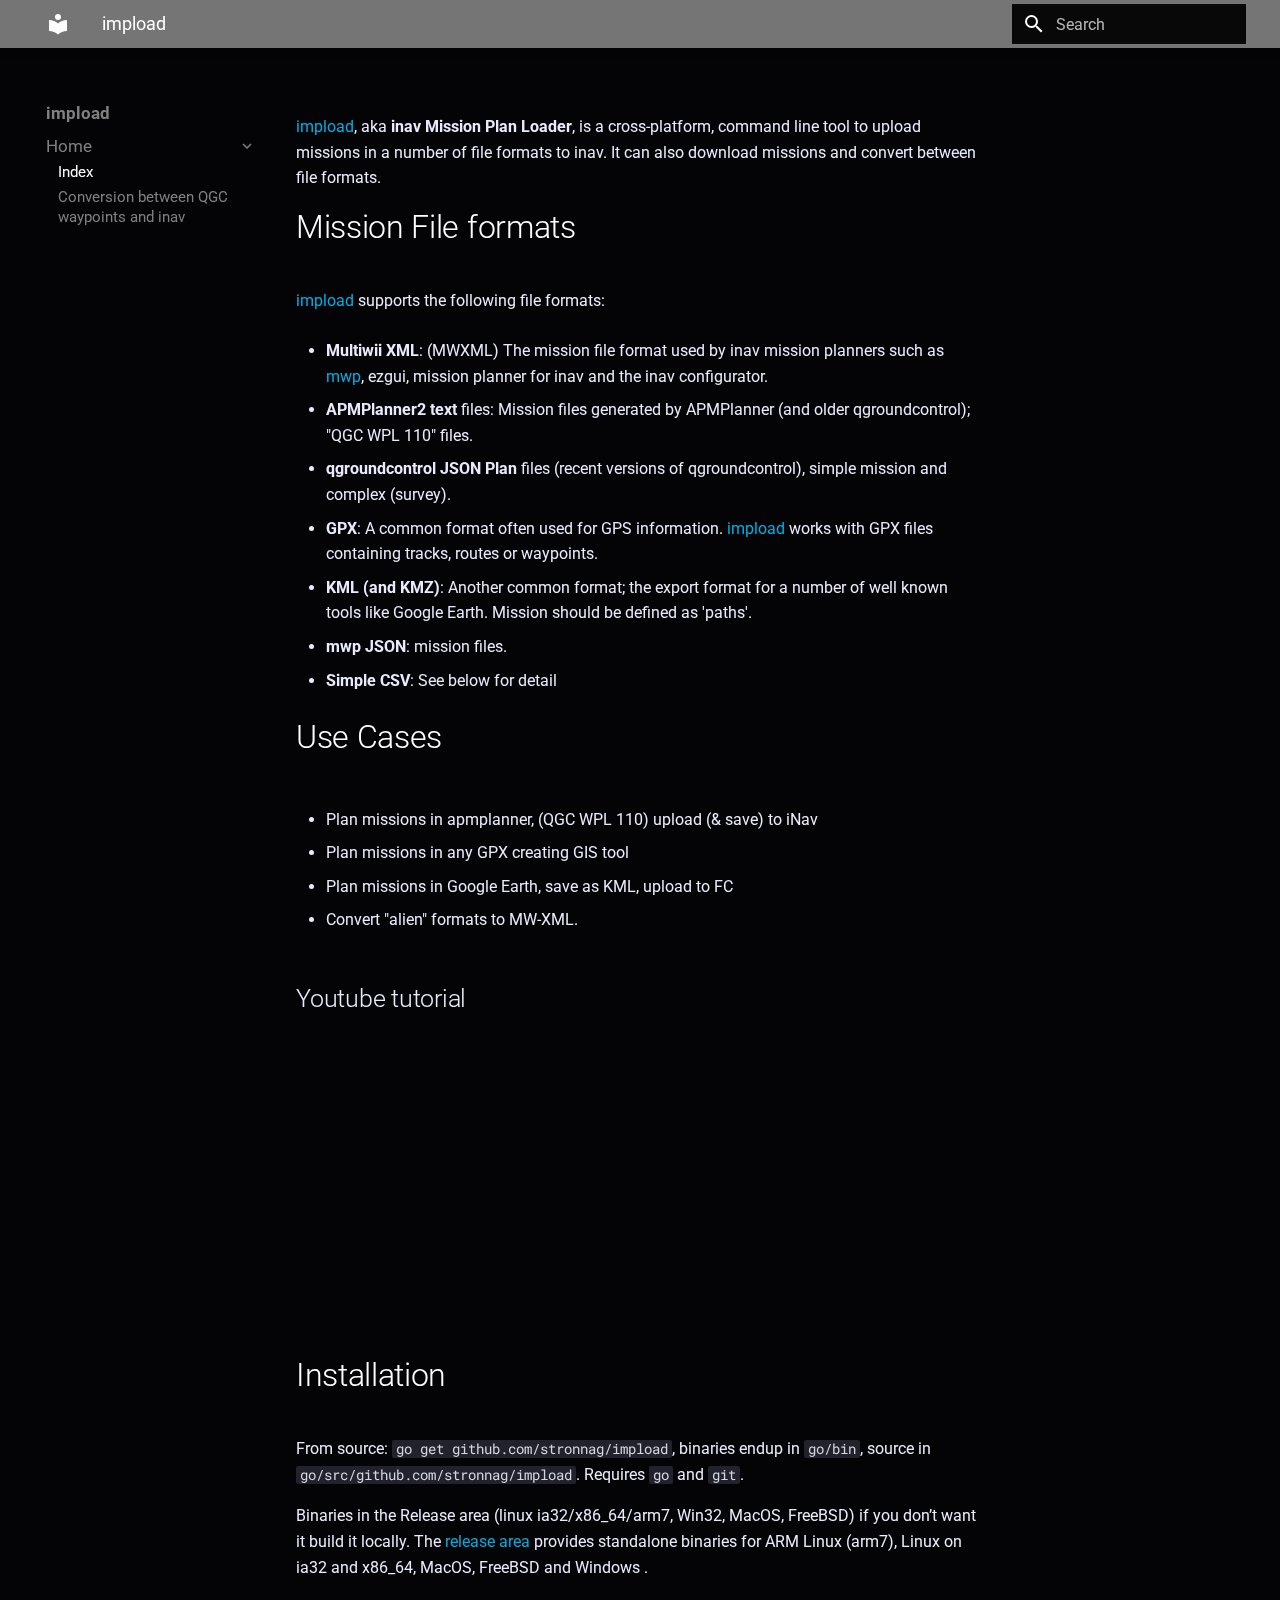
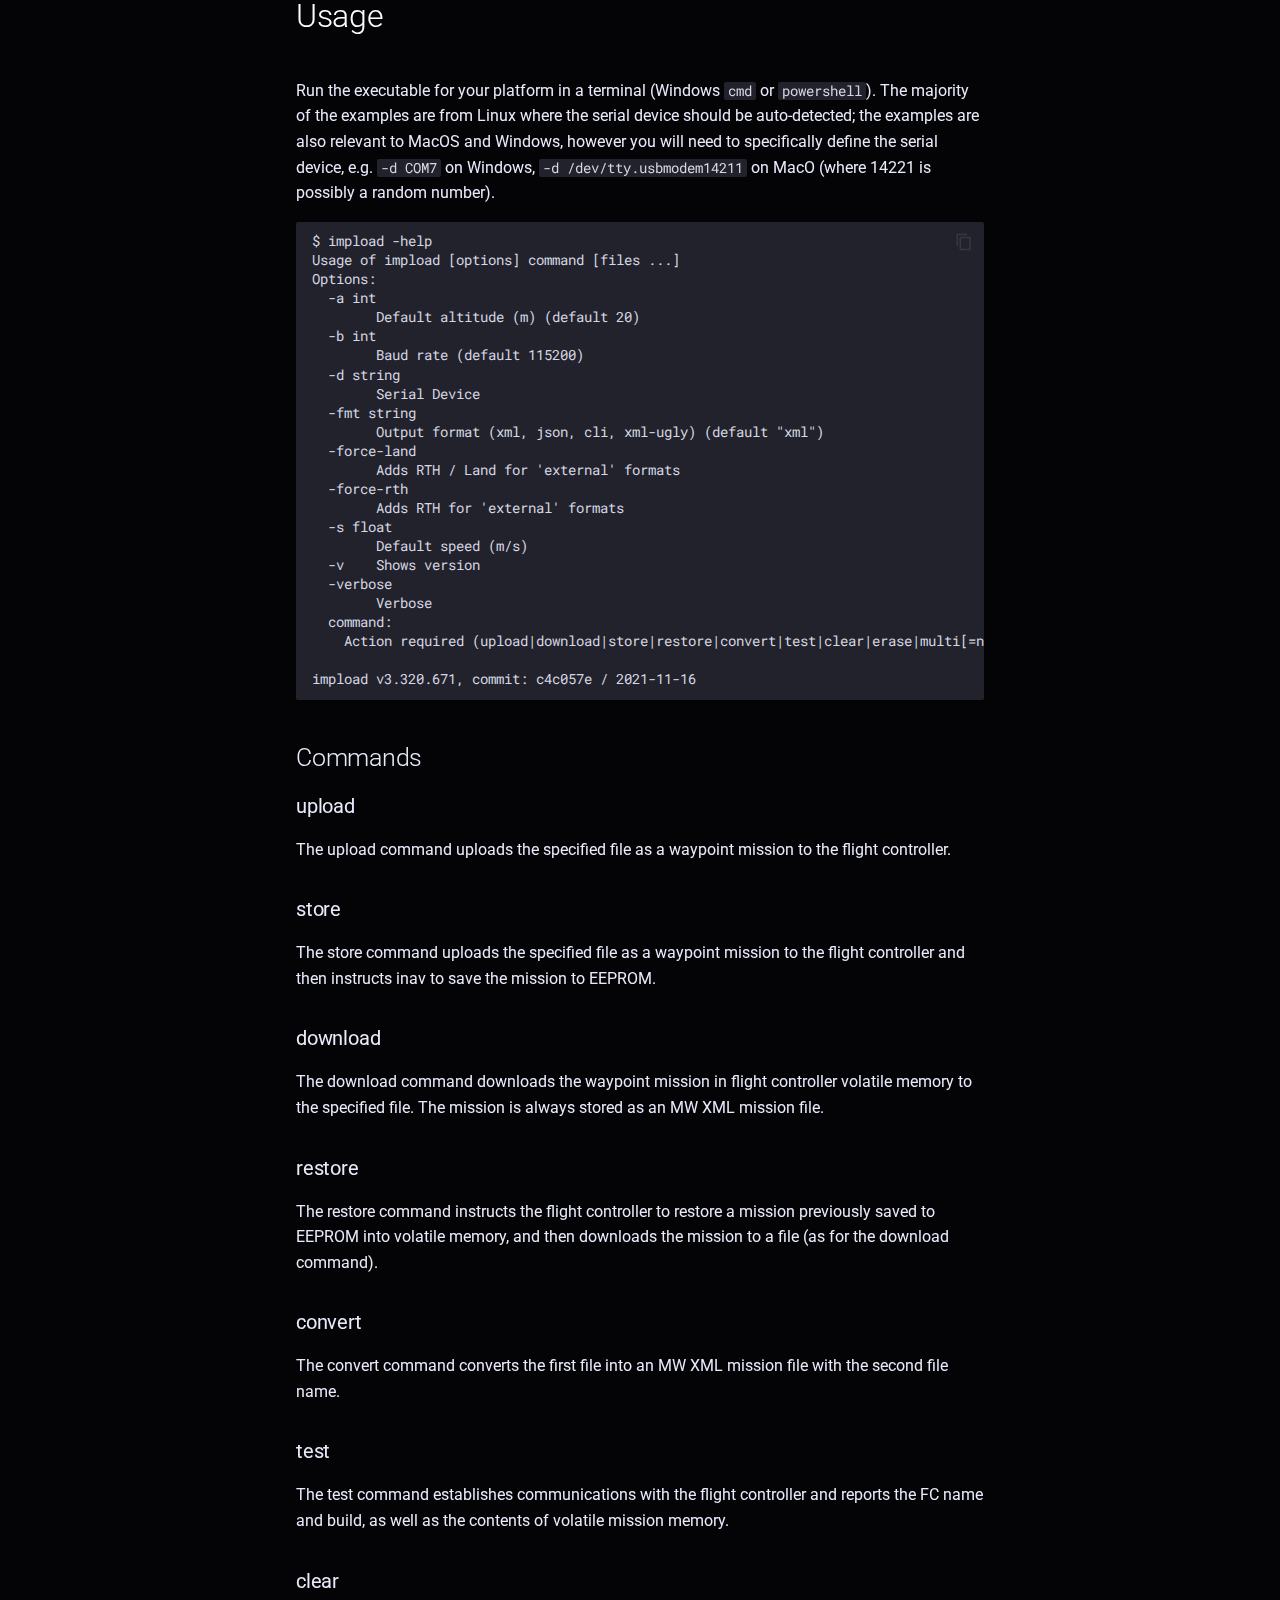
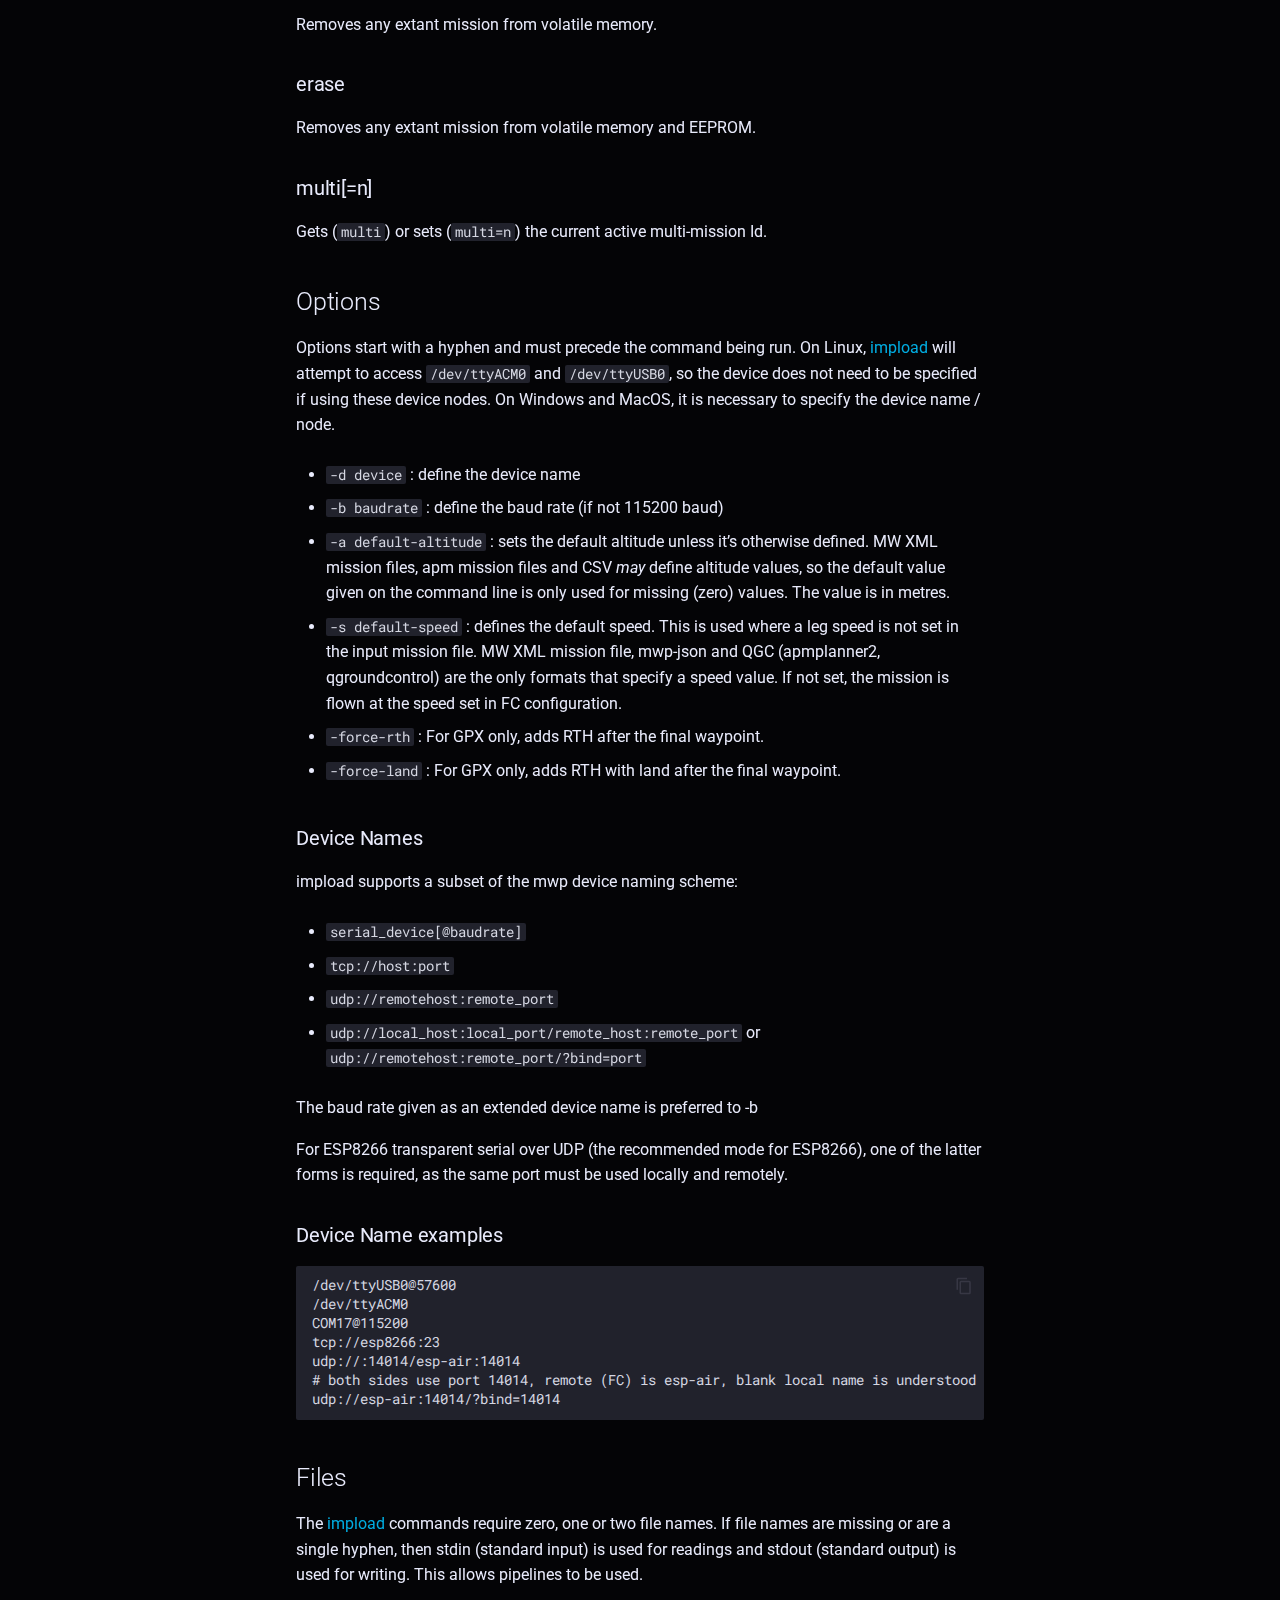
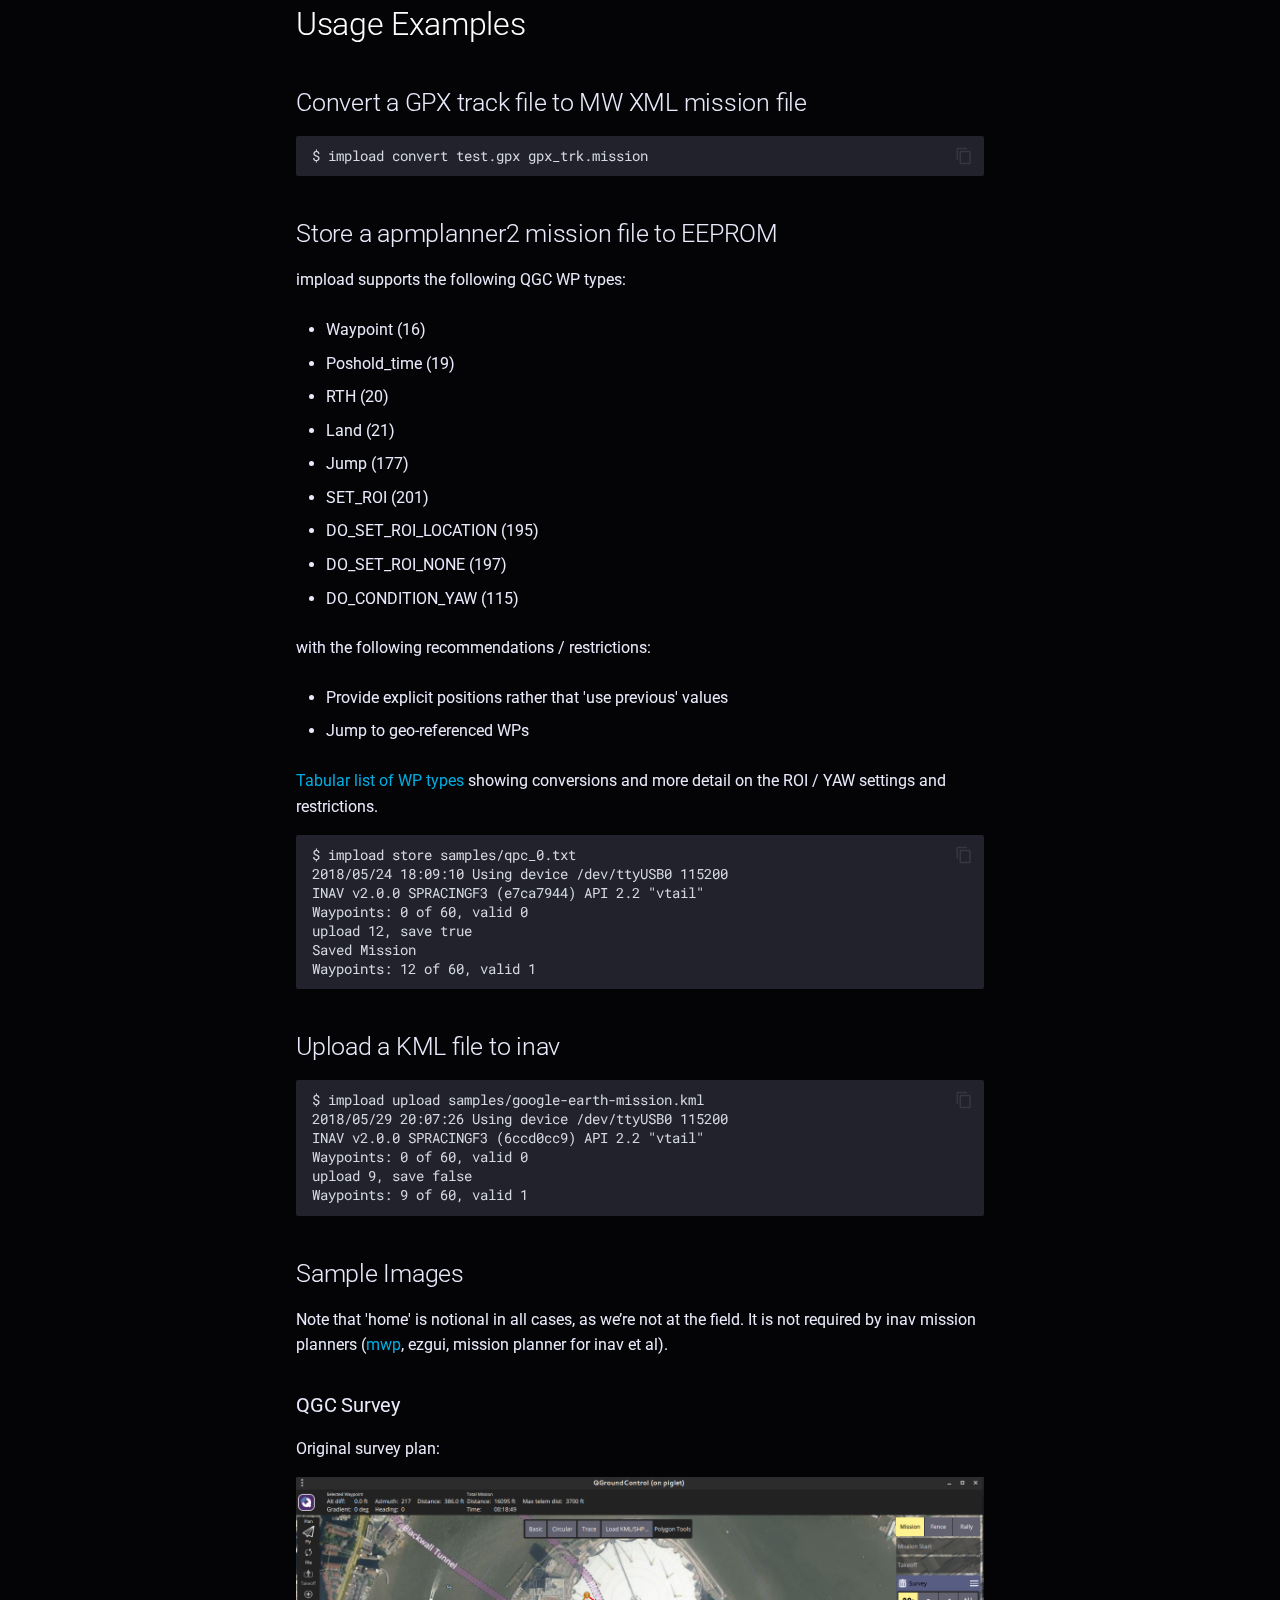
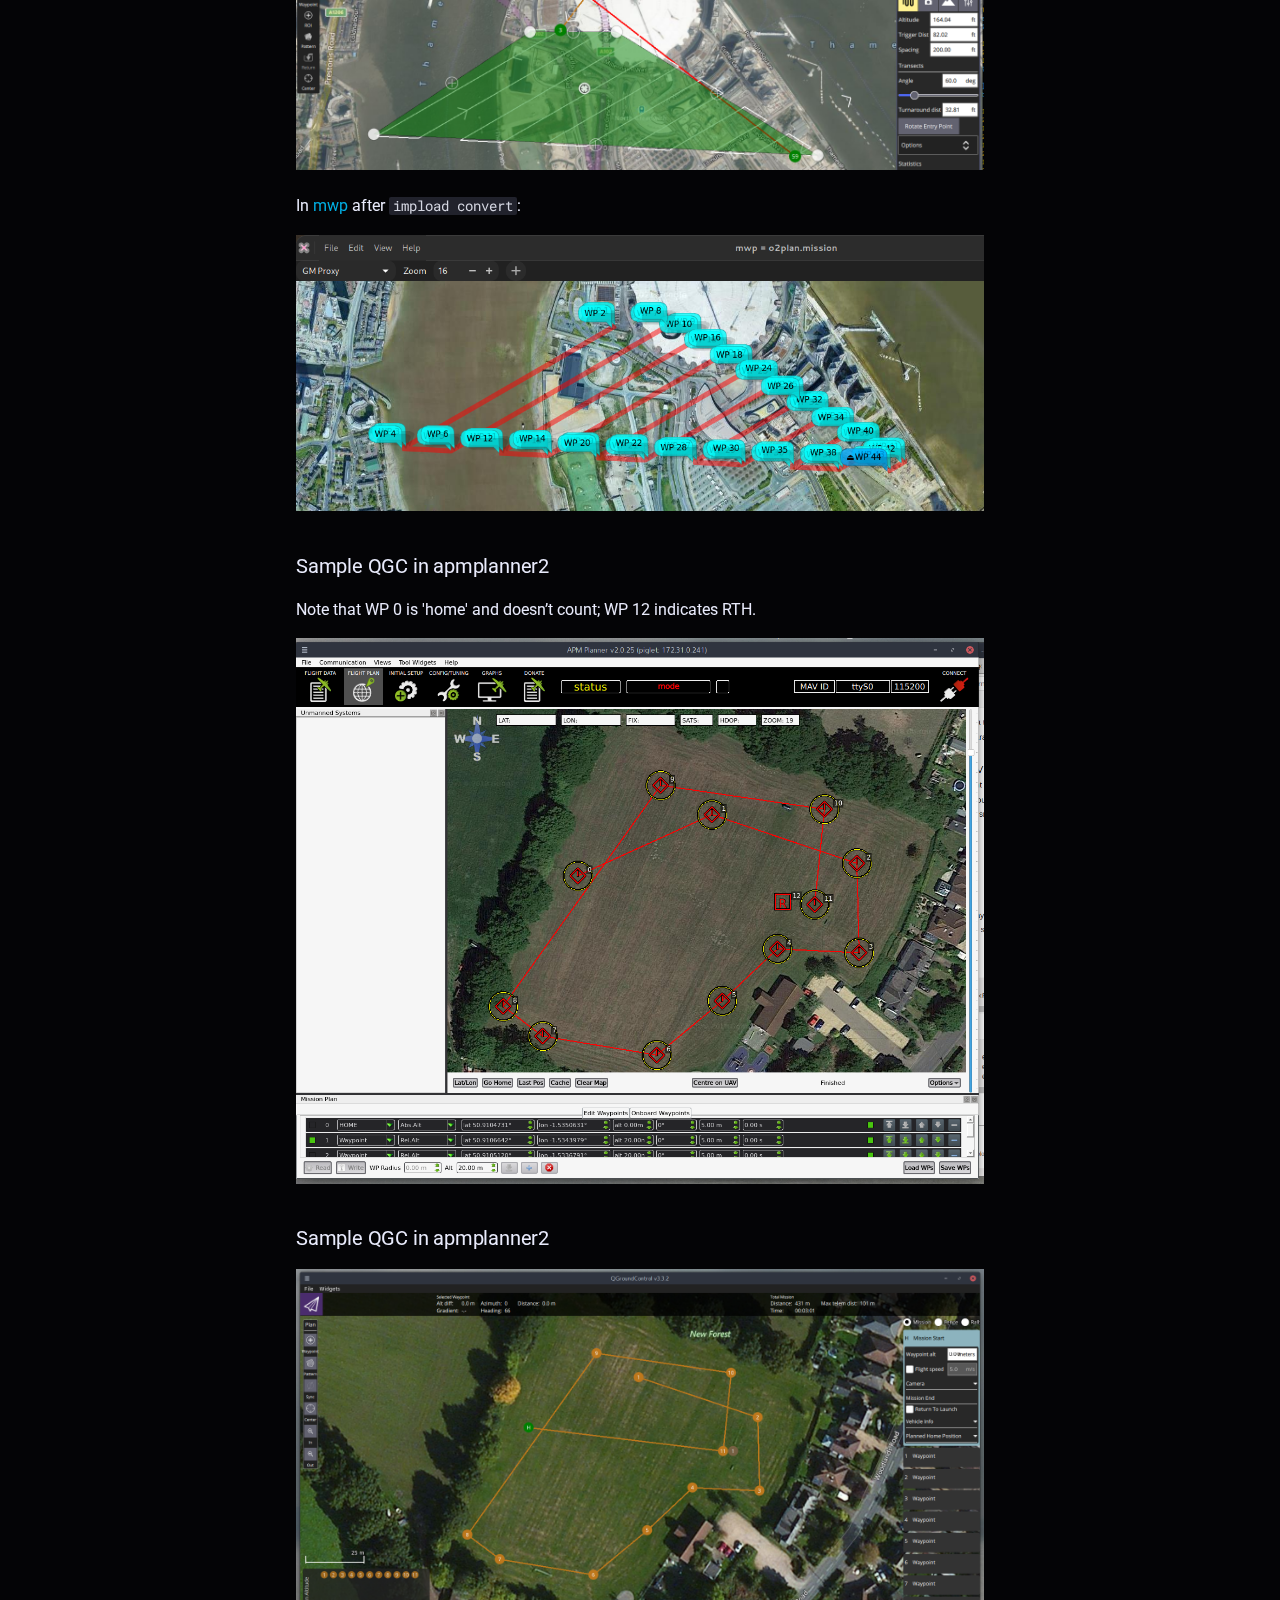
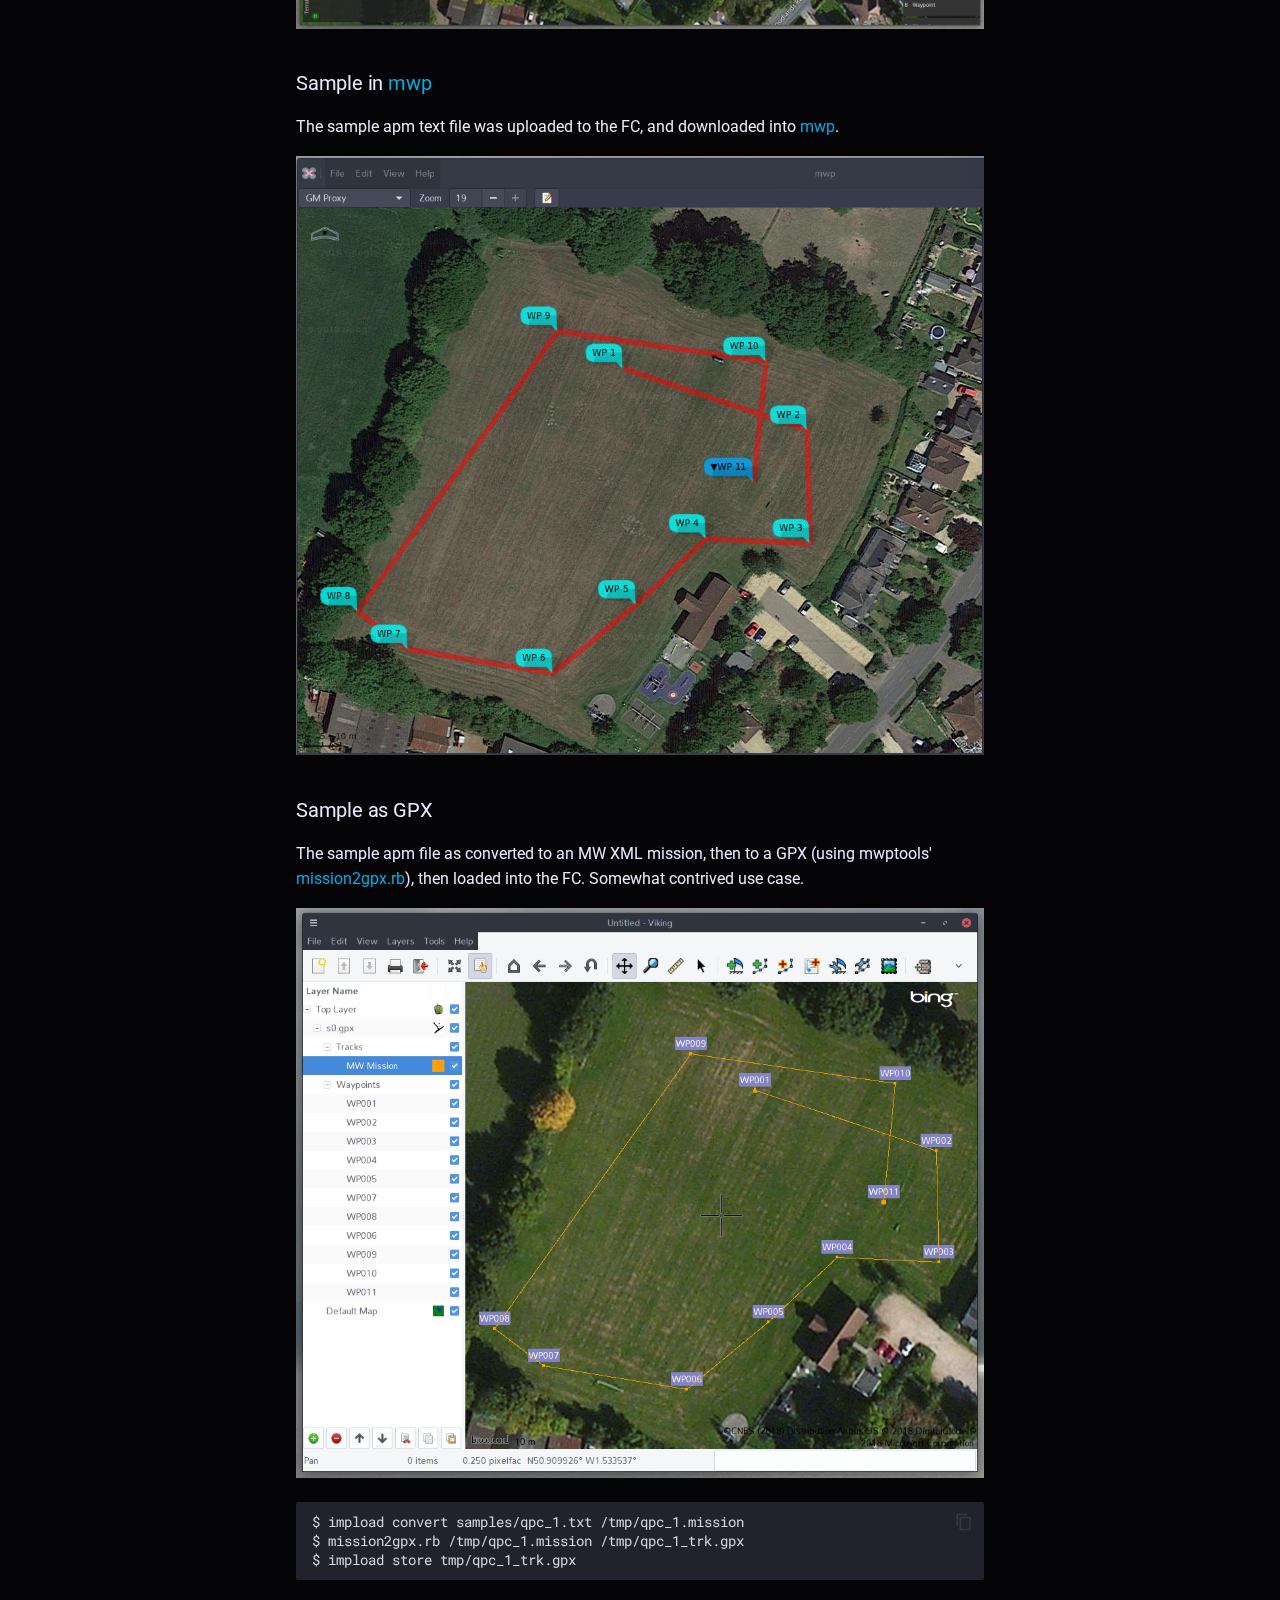
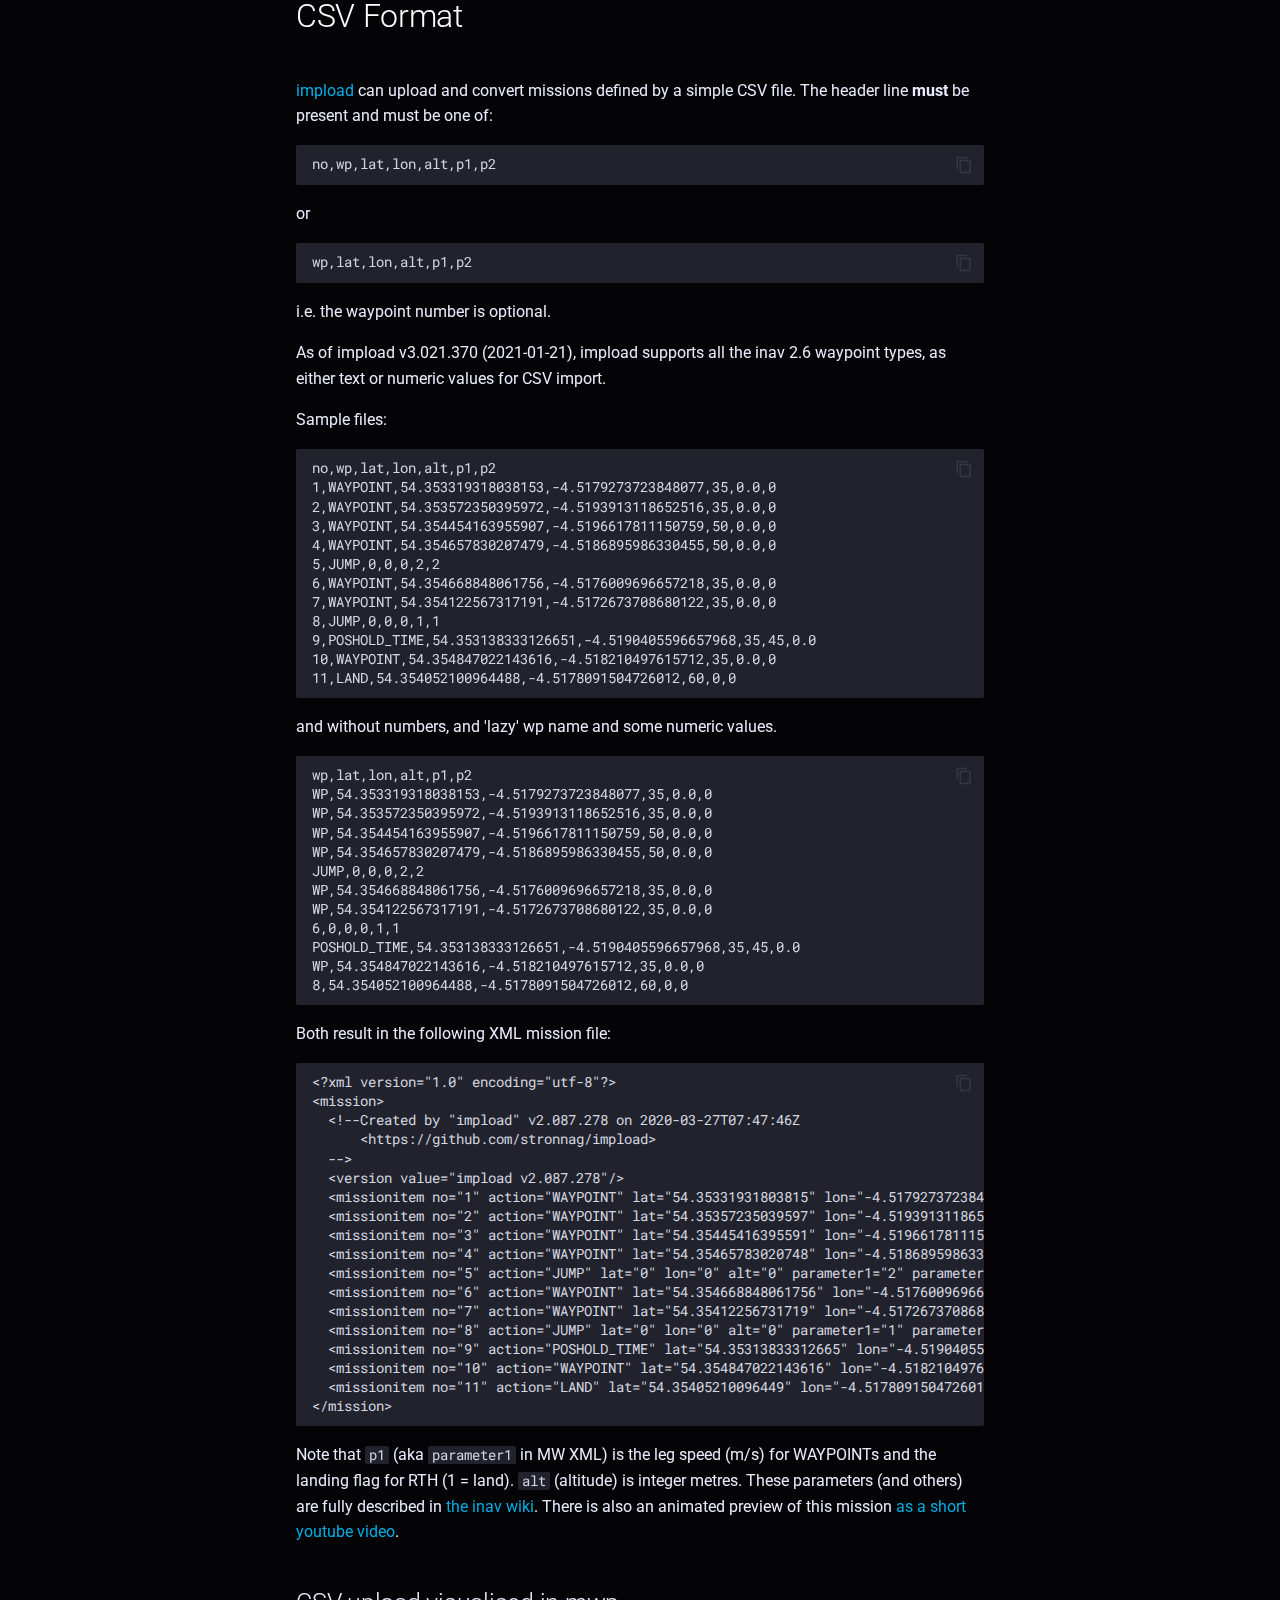
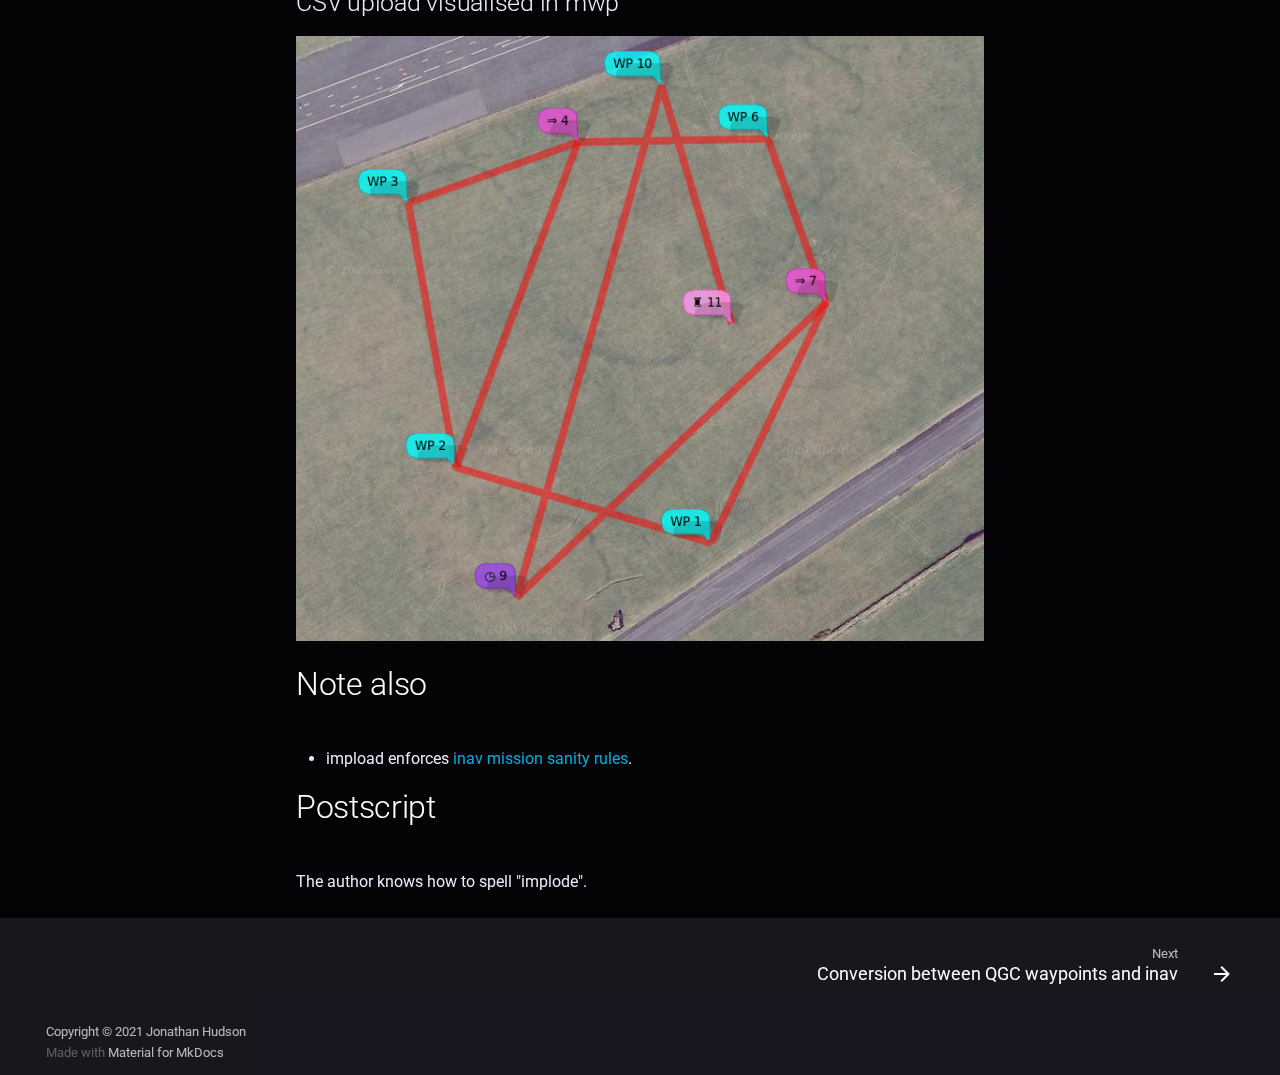
==== commit 8b028c78: "Deployed 6189c42 with MkDocs version: 1.3.0" ====
--- a/index.html
+++ b/index.html
@@ -338,7 +338,7 @@
 standalone binaries for ARM Linux (arm7), Linux on ia32 and x86_64, MacOS, FreeBSD and Windows .</p>
 <h1 id="usage">Usage<a class="headerlink" href="#usage" title="Permanent link">#</a></h1>
 <p>Run the executable for your platform in a terminal (Windows <code>cmd</code> or <code>powershell</code>). The majority of the examples are from Linux where the serial device should be auto-detected; the examples are also relevant to MacOS and Windows, however you will need to specifically define the serial device, e.g. <code>-d COM7</code> on Windows, <code>-d /dev/tty.usbmodem14211</code> on MacO (where 14221 is possibly a random number).</p>
-<div class="highlight"><pre><span></span><code>$ impload -help
+<pre><code>$ impload -help
 Usage of impload [options] command [files ...]
 Options:
   -a int
@@ -348,19 +348,21 @@
   -d string
         Serial Device
   -fmt string
-        Output format (xml, json, cli, xml-ugly) (default &quot;xml&quot;)
+        Output format (xml, json, cli, xml-ugly) (default "xml")
   -force-land
-        Adds RTH / Land for &#39;external&#39; formats
+        Adds RTH / Land for 'external' formats
   -force-rth
-        Adds RTH for &#39;external&#39; formats
+        Adds RTH for 'external' formats
   -s float
         Default speed (m/s)
   -v    Shows version
+  -verbose
+        Verbose
   command:
     Action required (upload|download|store|restore|convert|test|clear|erase|multi[=n])
 
 impload v3.320.671, commit: c4c057e / 2021-11-16
-</code></pre></div>
+</code></pre>
 <h2 id="commands">Commands<a class="headerlink" href="#commands" title="Permanent link">#</a></h2>
 <h3 id="upload">upload<a class="headerlink" href="#upload" title="Permanent link">#</a></h3>
 <p>The upload command uploads the specified file as a waypoint mission to the flight controller.</p>
@@ -375,6 +377,10 @@
 <p>The convert command converts the first file into an MW XML mission file with the second file name.</p>
 <h3 id="test">test<a class="headerlink" href="#test" title="Permanent link">#</a></h3>
 <p>The test command establishes communications with the flight controller and reports the FC name and build, as well as the contents of volatile mission memory.</p>
+<h3 id="clear">clear<a class="headerlink" href="#clear" title="Permanent link">#</a></h3>
+<p>Removes any extant mission from volatile memory.</p>
+<h3 id="erase">erase<a class="headerlink" href="#erase" title="Permanent link">#</a></h3>
+<p>Removes any extant mission from volatile memory and EEPROM.</p>
 <h3 id="multin">multi[=n]<a class="headerlink" href="#multin" title="Permanent link">#</a></h3>
 <p>Gets (<code>multi</code>) or sets (<code>multi=n</code>) the current active multi-mission Id.</p>
 <h2 id="options">Options<a class="headerlink" href="#options" title="Permanent link">#</a></h2>
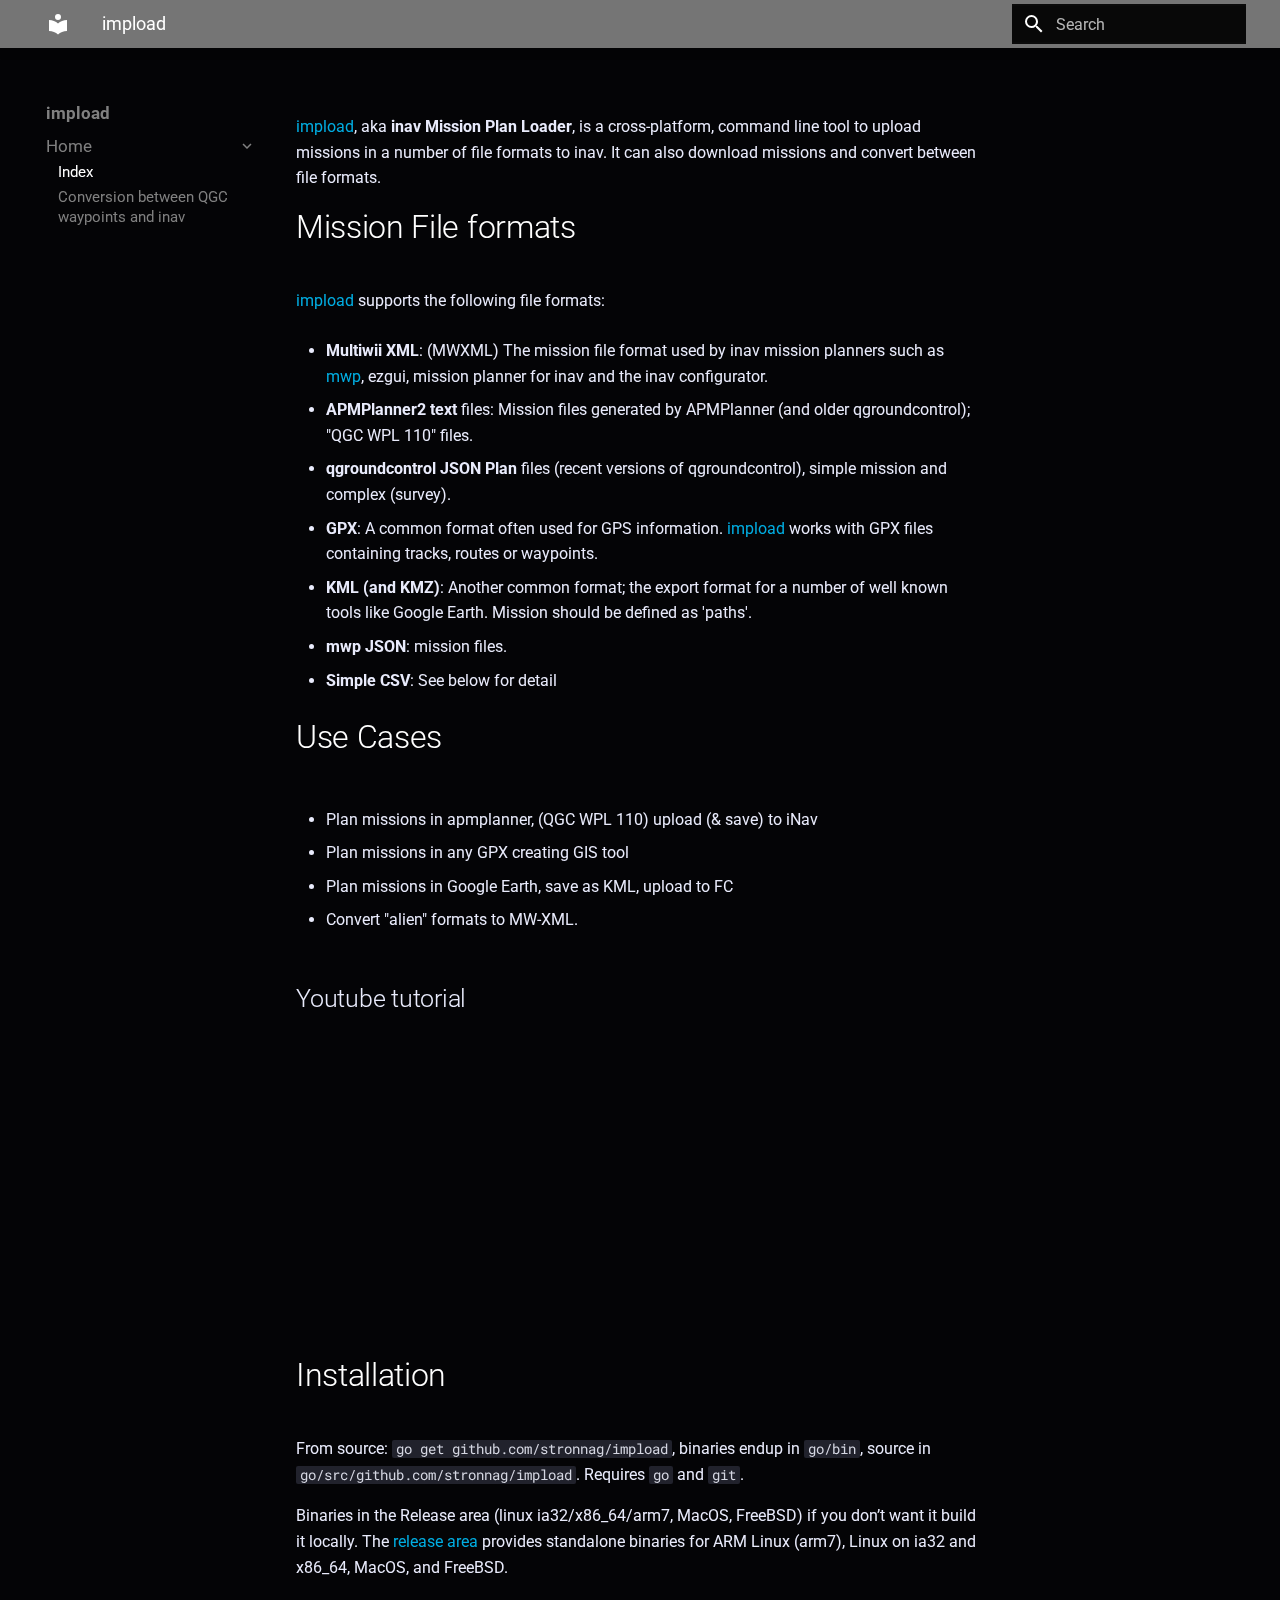
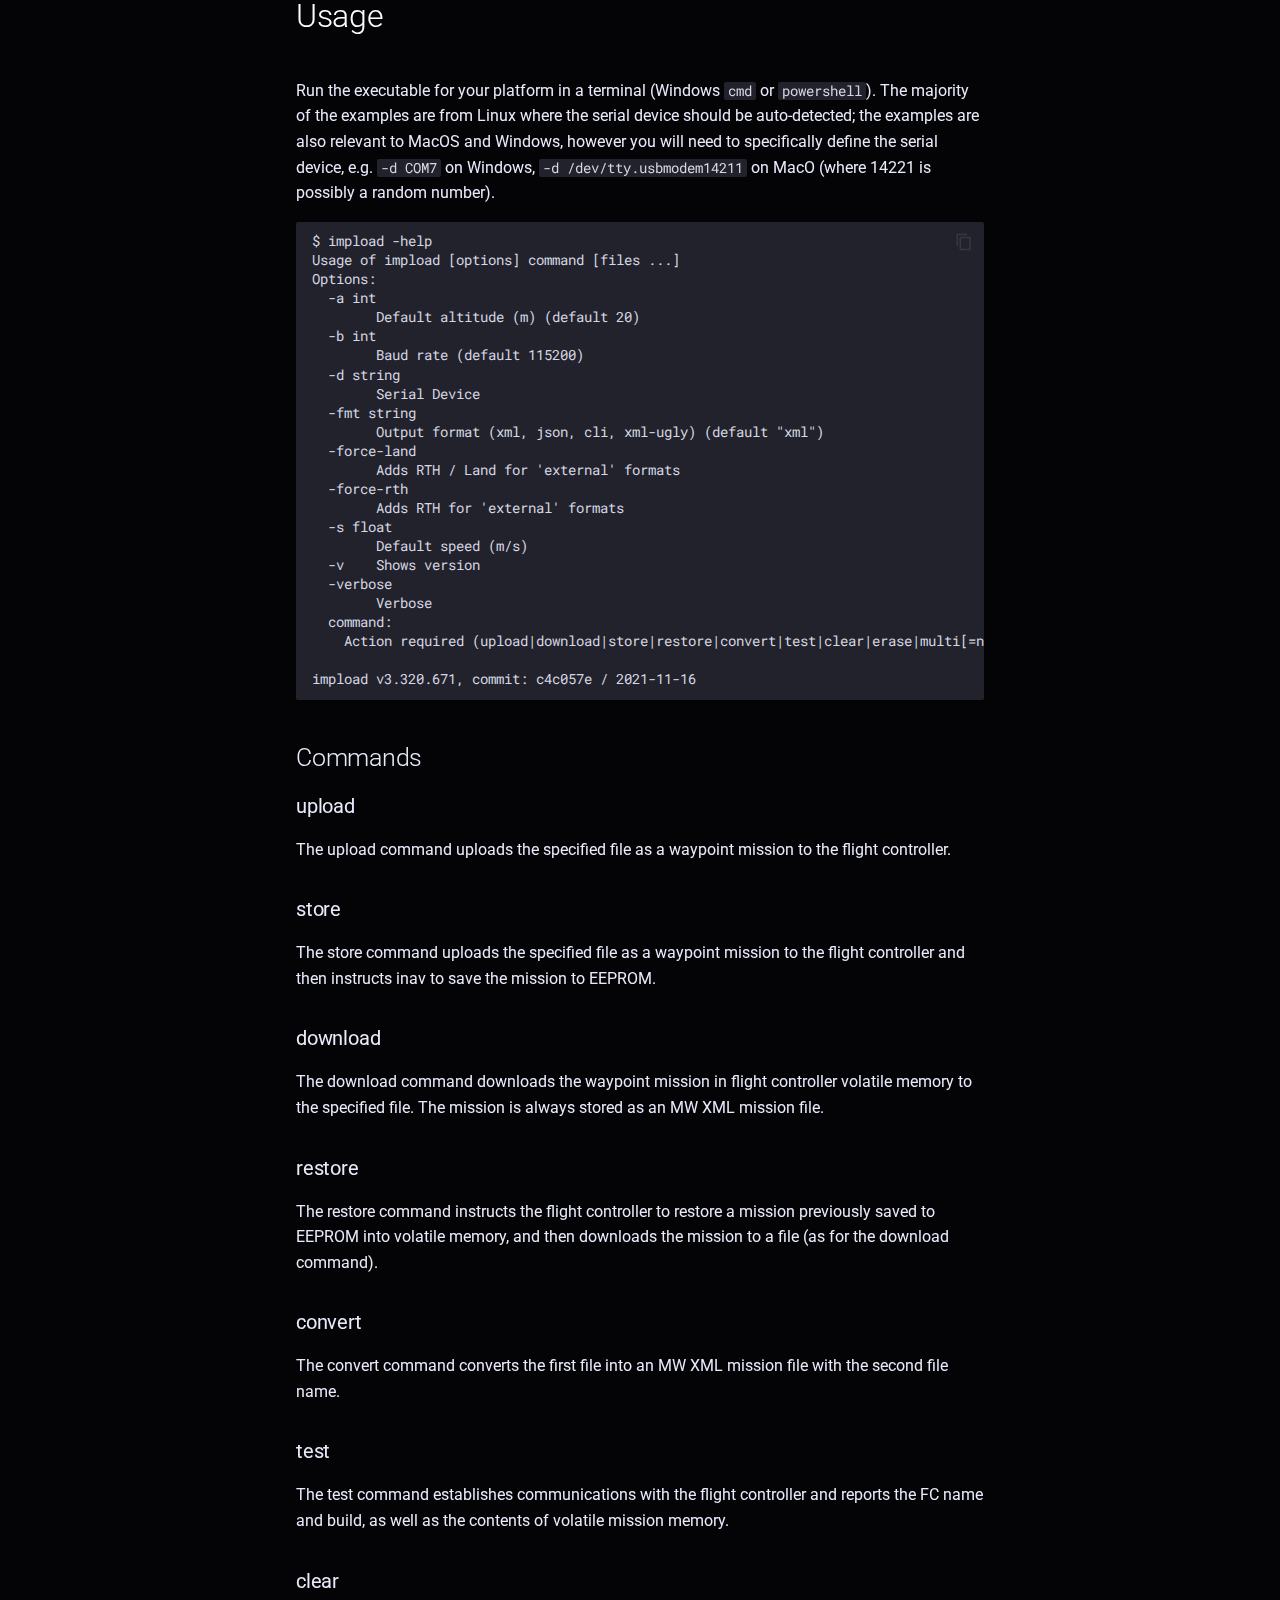
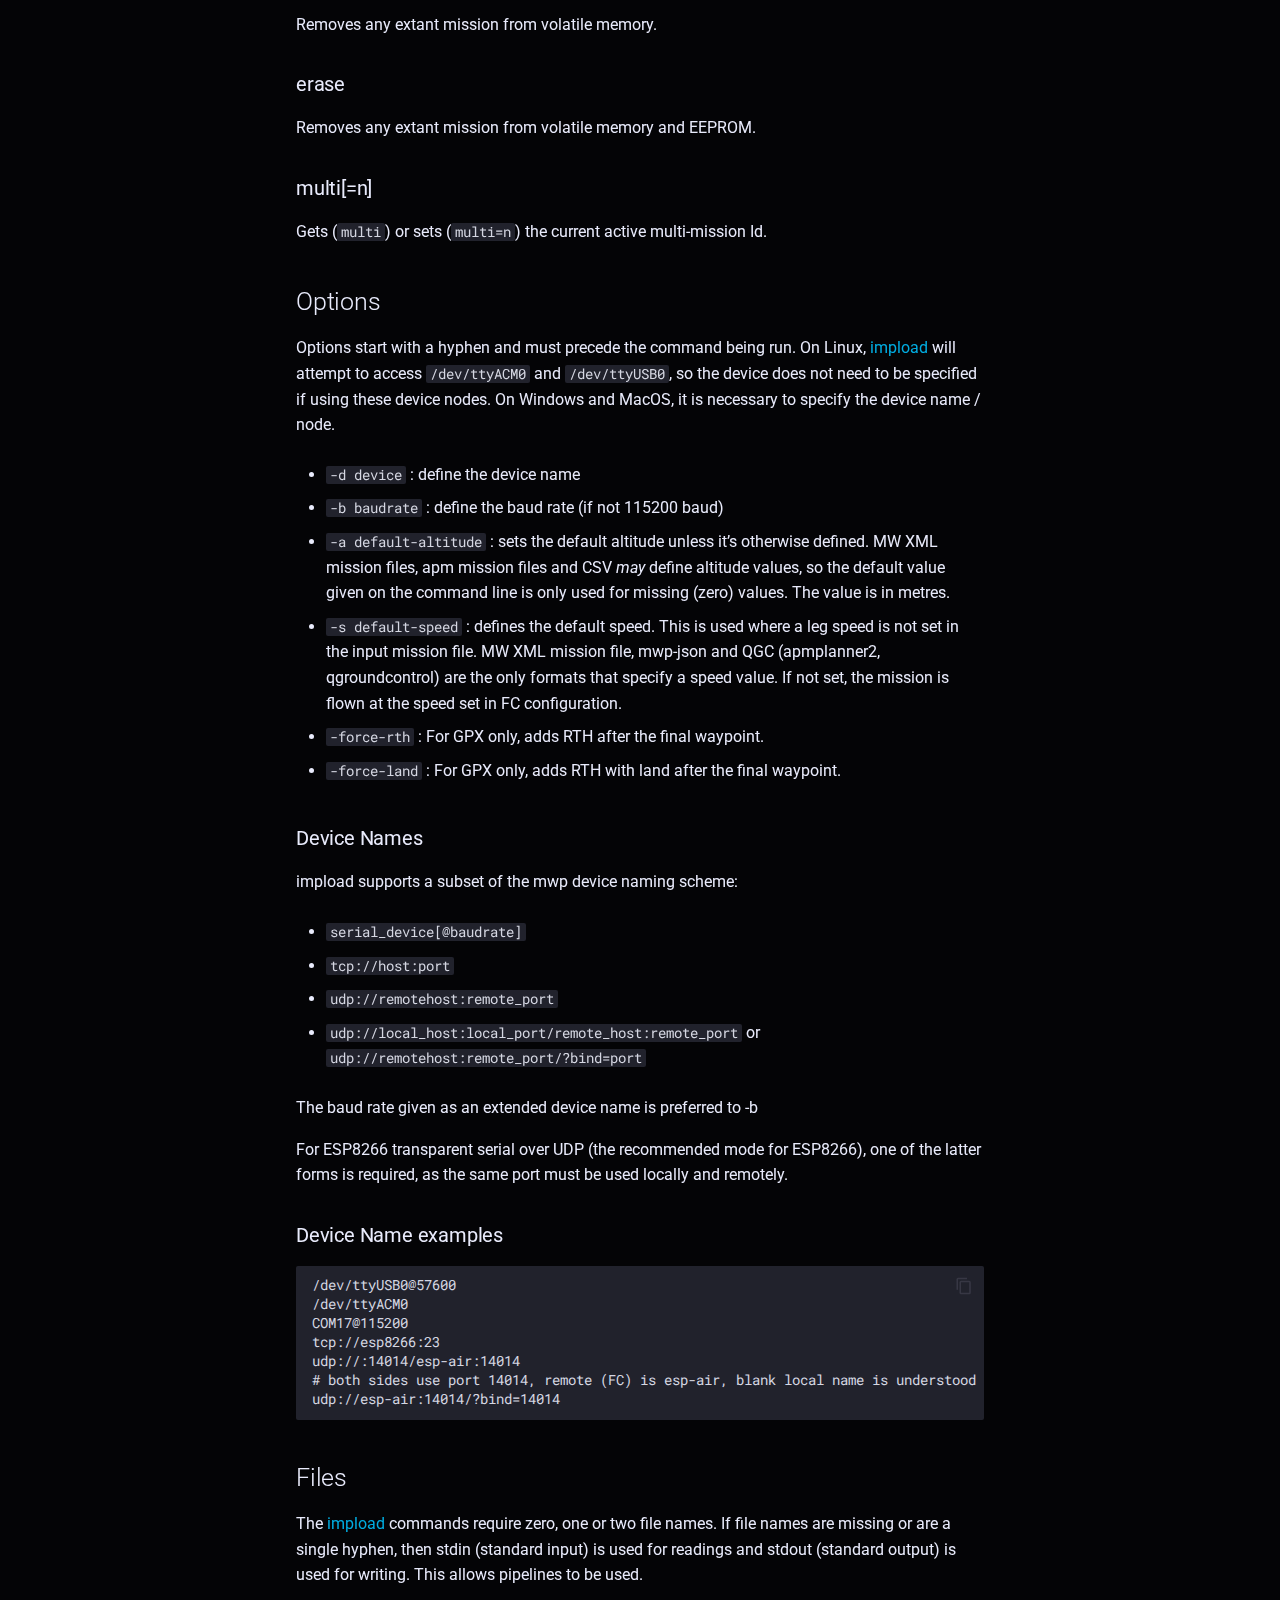
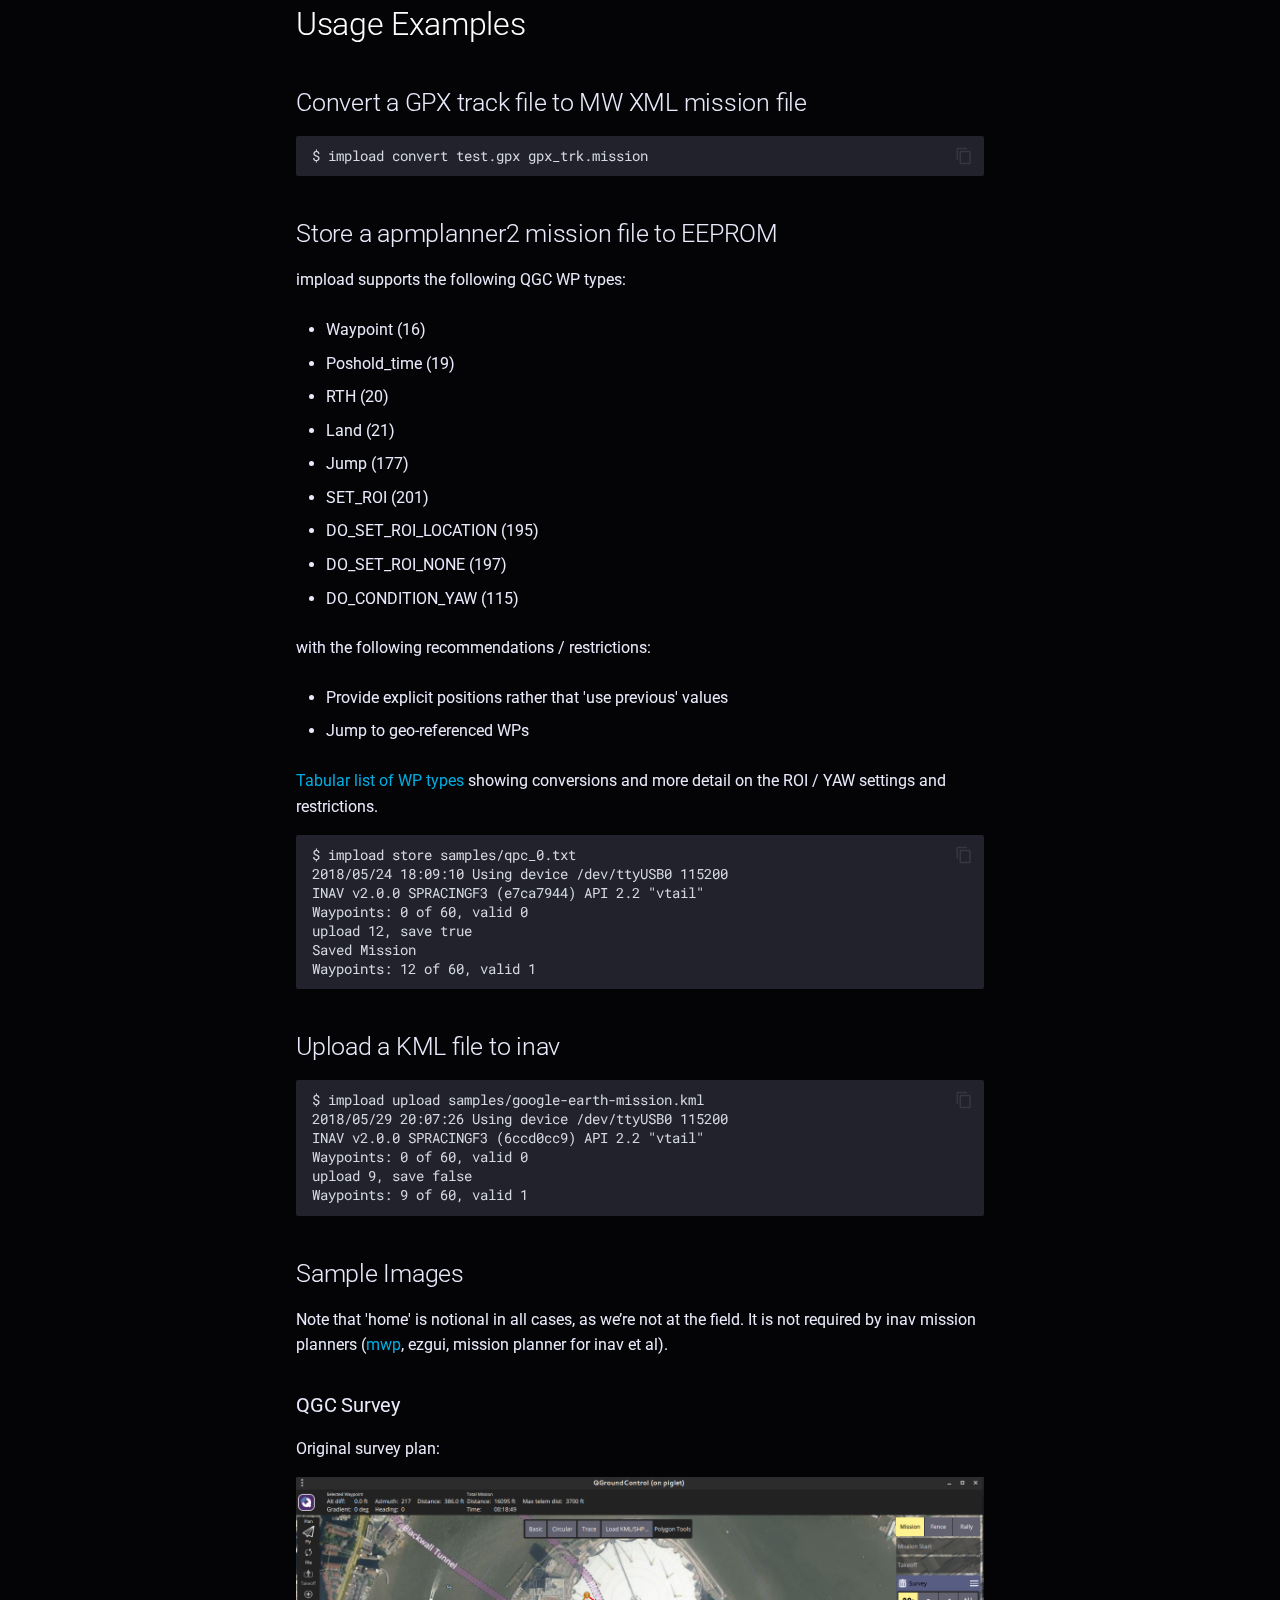
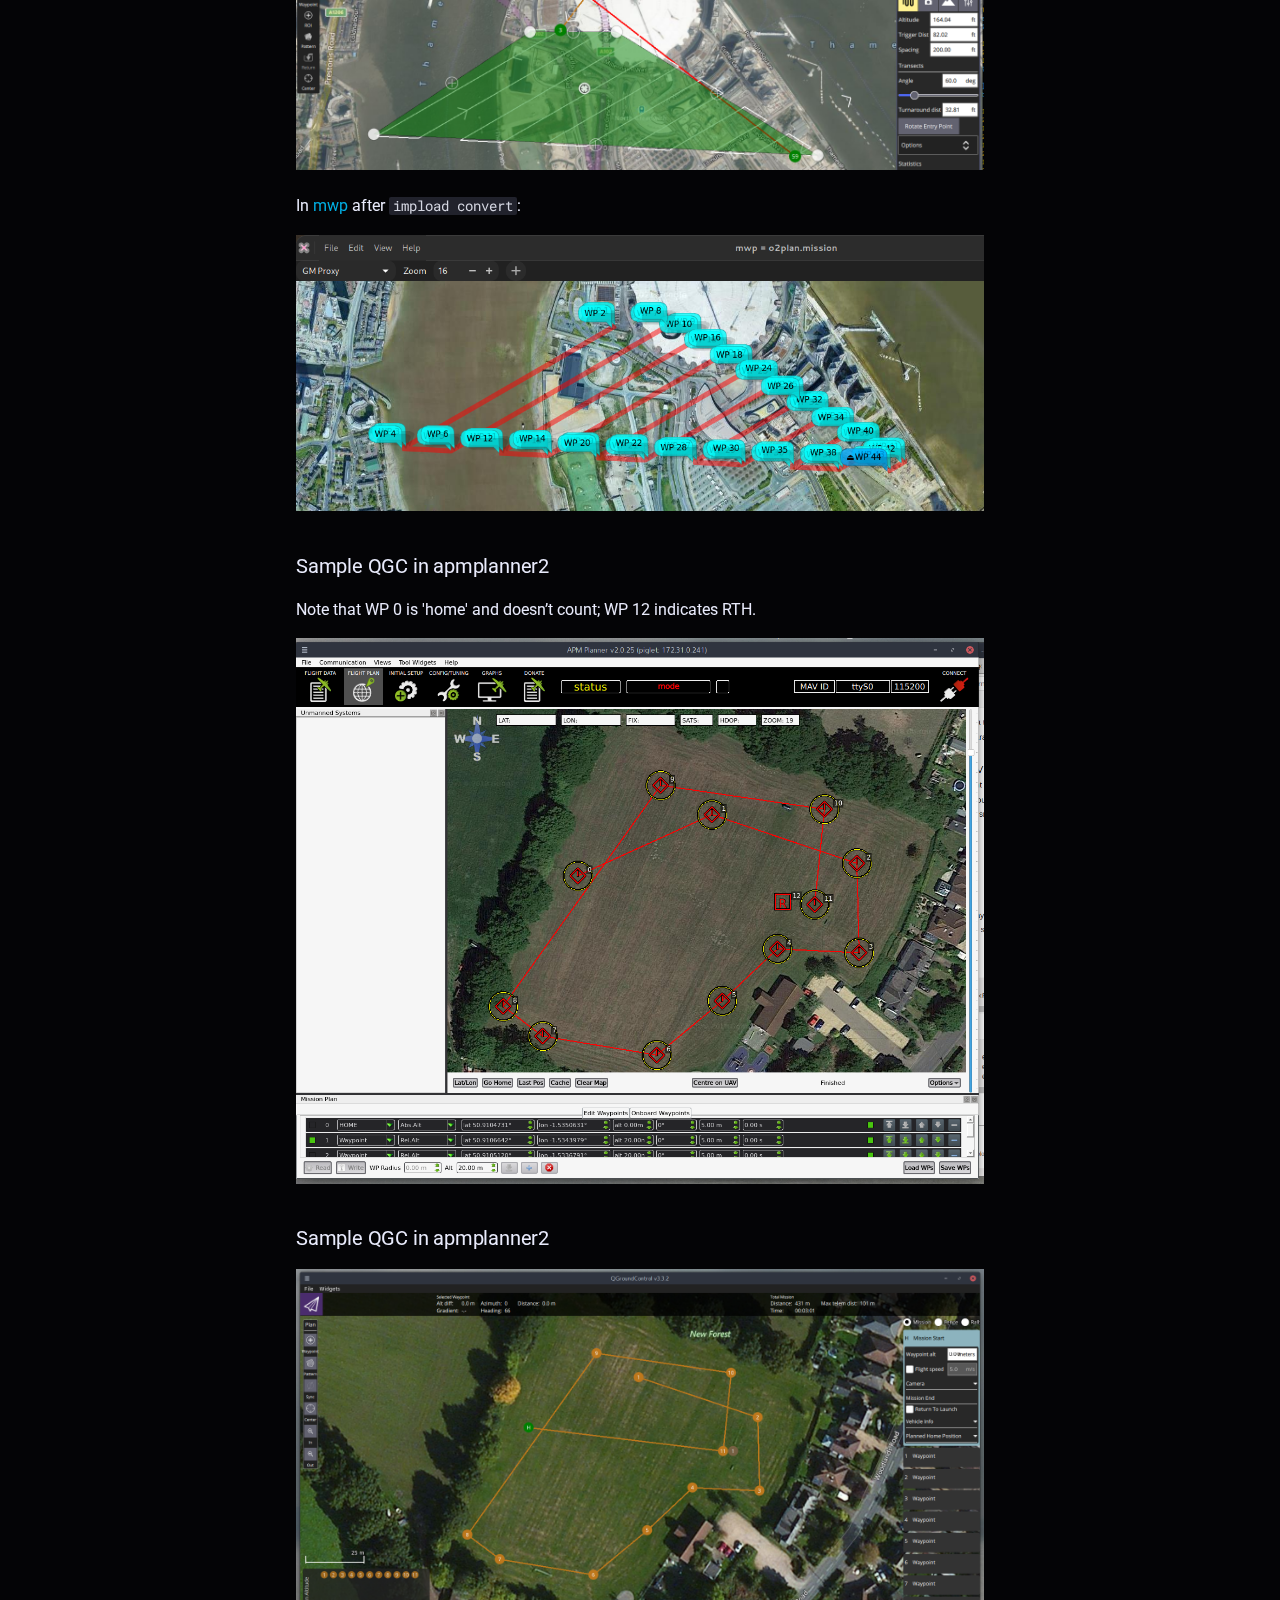
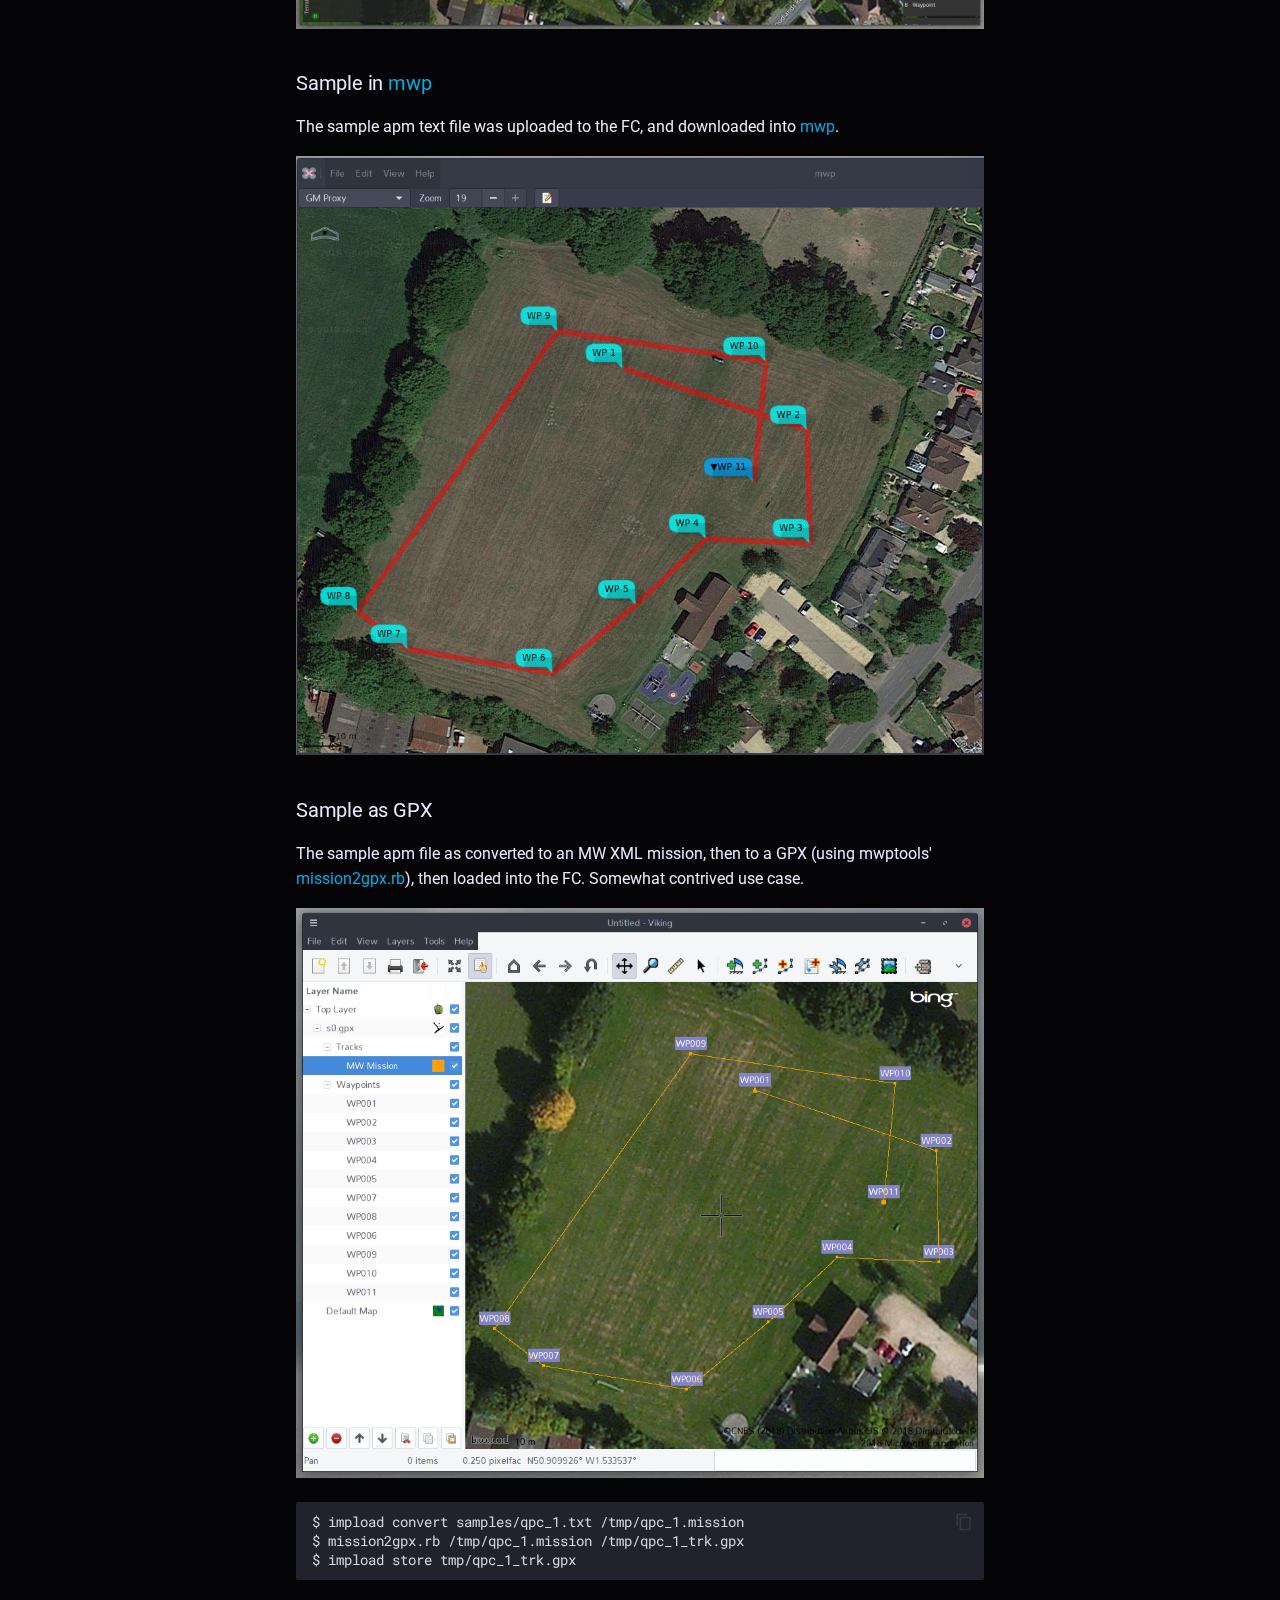
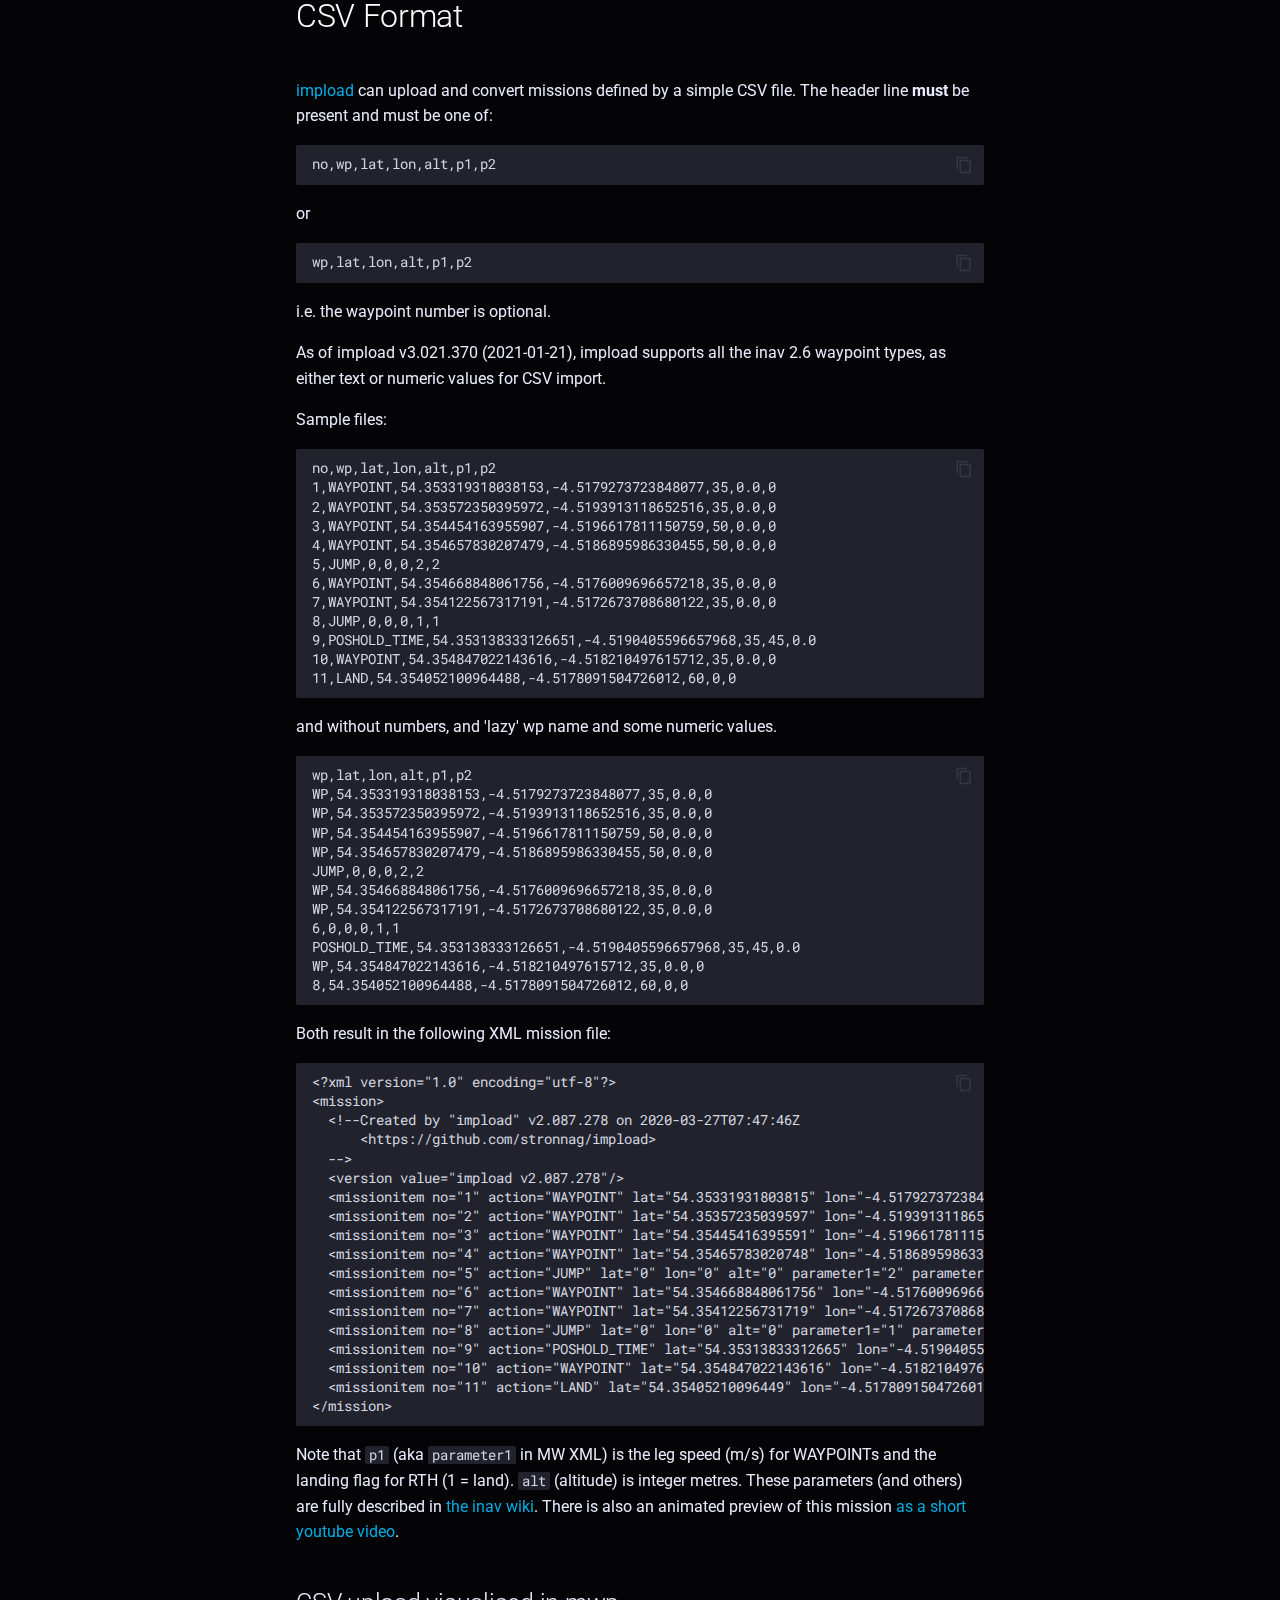
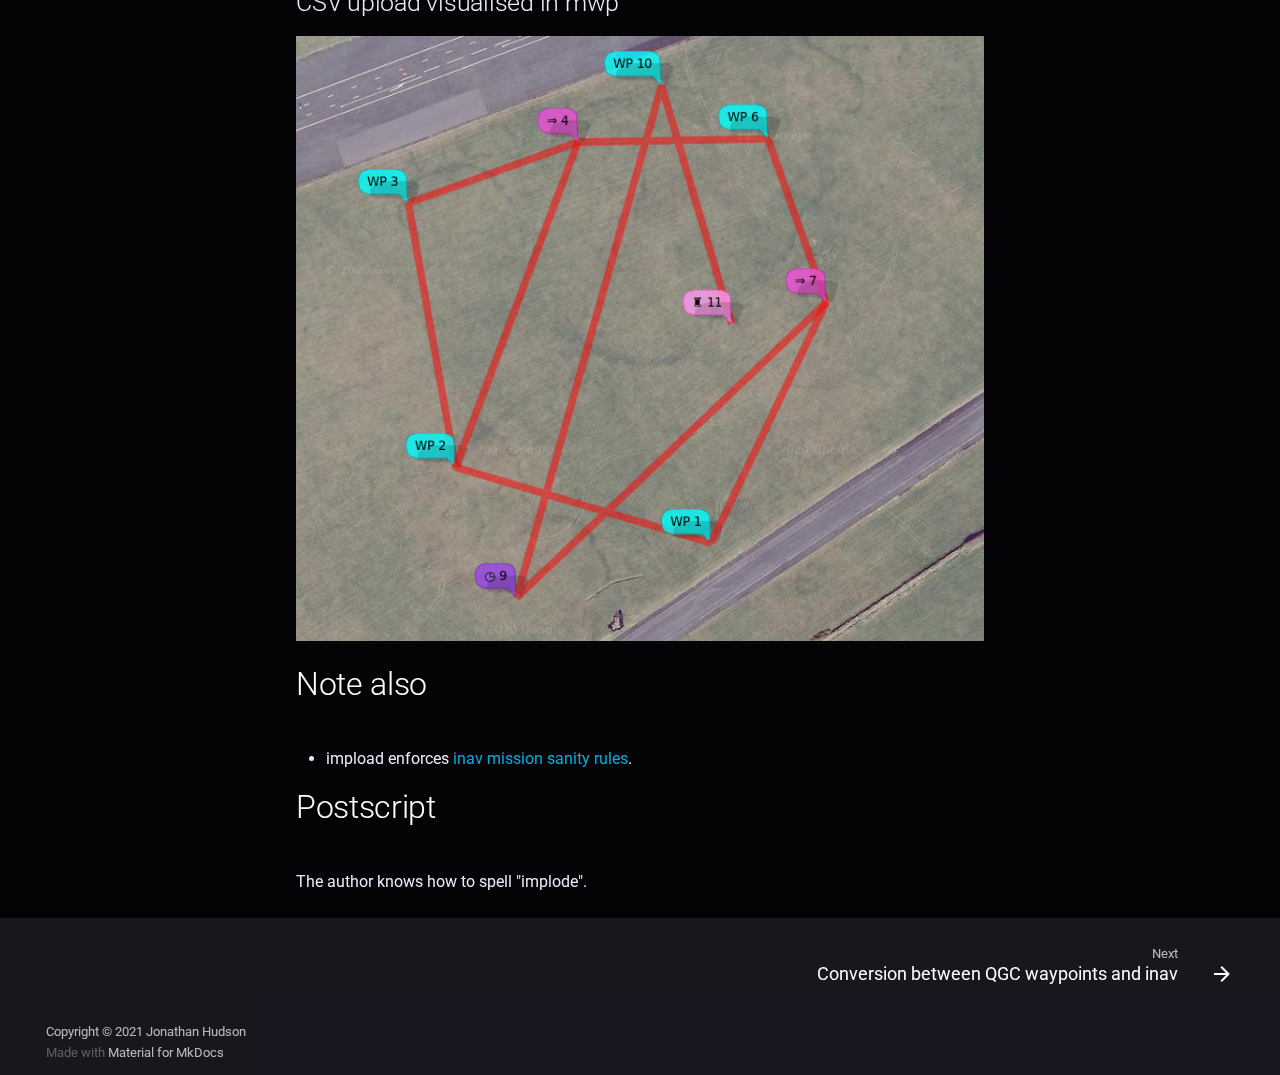
==== commit ce270207: "Deployed e0099b1 with MkDocs version: 1.4.0" ====
--- a/index.html
+++ b/index.html
@@ -12,7 +12,7 @@
       
       
       <link rel="icon" href="assets/images/favicon.png">
-      <meta name="generator" content="mkdocs-1.3.0, mkdocs-material-7.3.6">
+      <meta name="generator" content="mkdocs-1.4.0, mkdocs-material-7.3.6">
     
     
       
@@ -334,8 +334,8 @@
 
 <h1 id="installation">Installation<a class="headerlink" href="#installation" title="Permanent link">#</a></h1>
 <p>From source: <code>go get github.com/stronnag/impload</code>, binaries endup in <code>go/bin</code>, source in <code>go/src/github.com/stronnag/impload</code>. Requires <code>go</code> and <code>git</code>.</p>
-<p>Binaries in the Release area (linux ia32/x86_64/arm7, Win32, MacOS, FreeBSD) if you don’t want it build it locally. The <a href="https://github.com/stronnag/impload/releases">release area</a> provides
-standalone binaries for ARM Linux (arm7), Linux on ia32 and x86_64, MacOS, FreeBSD and Windows .</p>
+<p>Binaries in the Release area (linux ia32/x86_64/arm7, MacOS, FreeBSD) if you don’t want it build it locally. The <a href="https://github.com/stronnag/impload/releases">release area</a> provides
+standalone binaries for ARM Linux (arm7), Linux on ia32 and x86_64, MacOS, and FreeBSD.</p>
 <h1 id="usage">Usage<a class="headerlink" href="#usage" title="Permanent link">#</a></h1>
 <p>Run the executable for your platform in a terminal (Windows <code>cmd</code> or <code>powershell</code>). The majority of the examples are from Linux where the serial device should be auto-detected; the examples are also relevant to MacOS and Windows, however you will need to specifically define the serial device, e.g. <code>-d COM7</code> on Windows, <code>-d /dev/tty.usbmodem14211</code> on MacO (where 14221 is possibly a random number).</p>
 <pre><code>$ impload -help
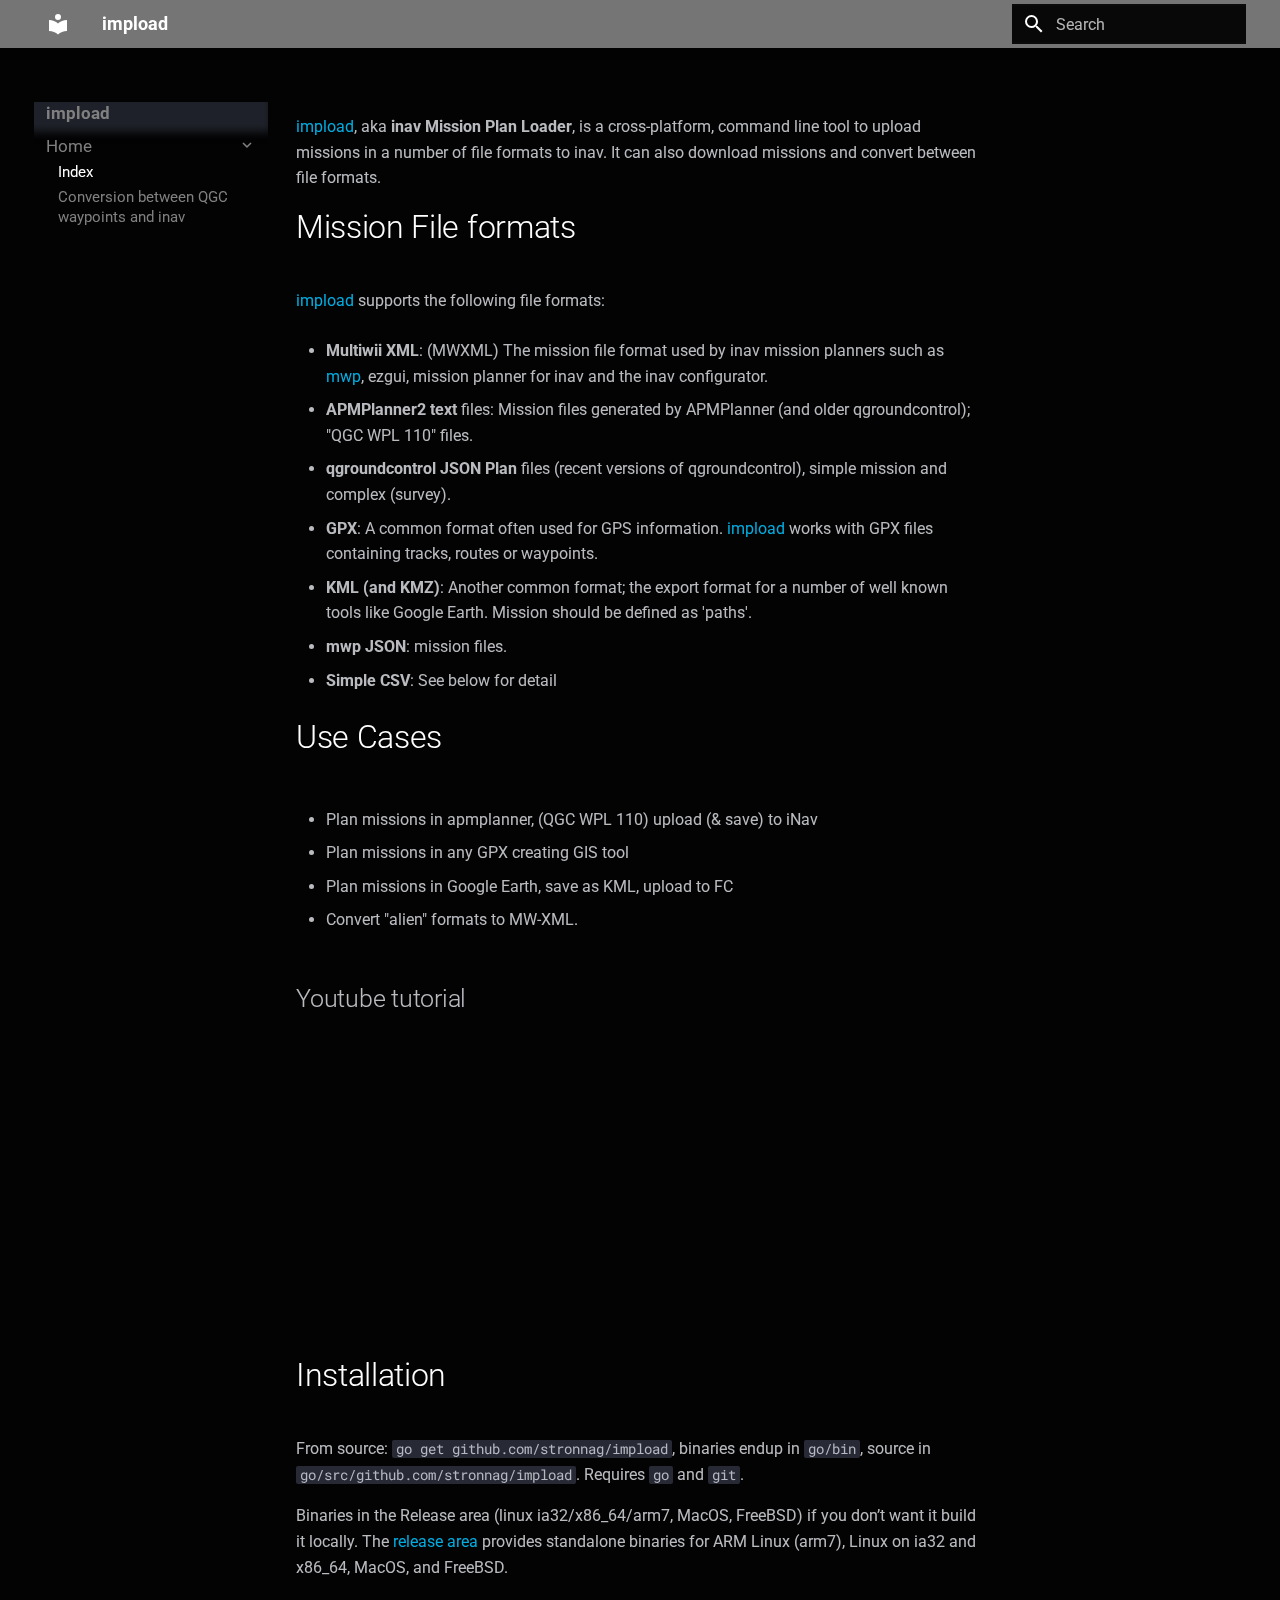
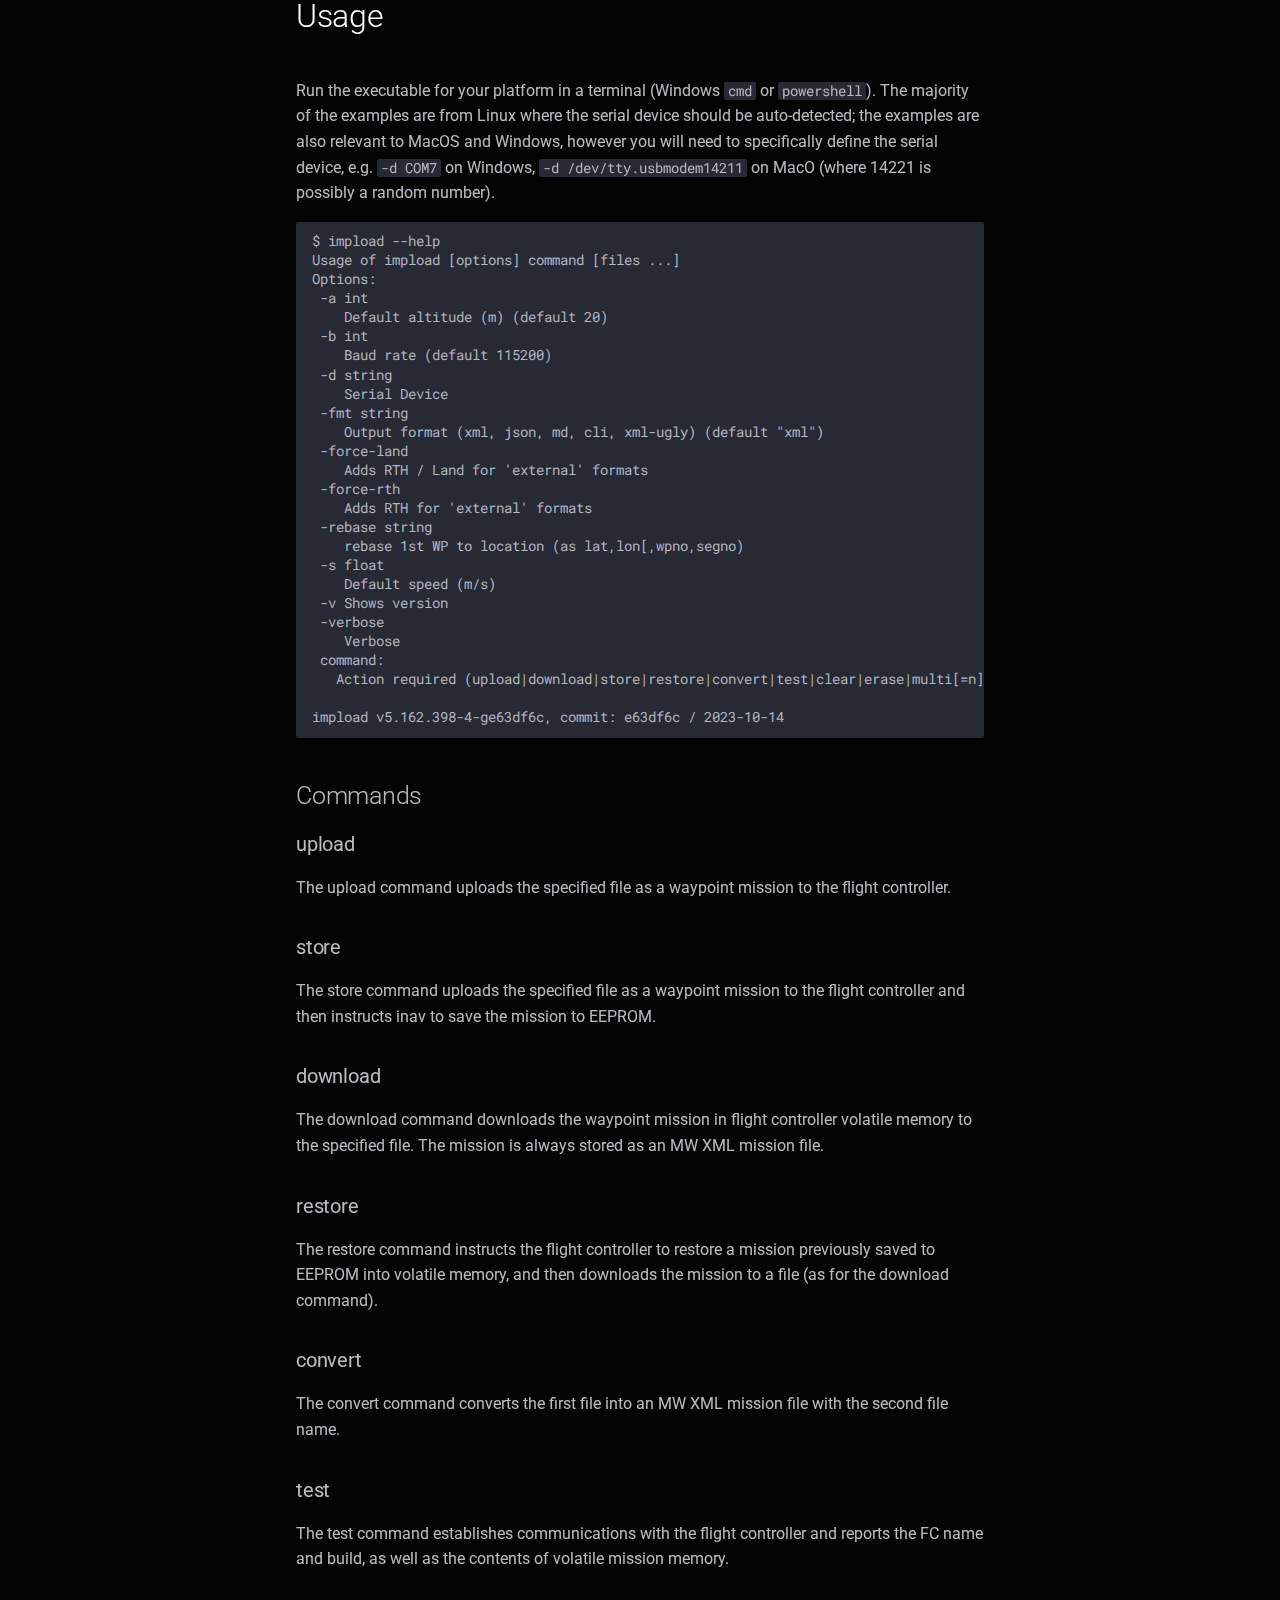
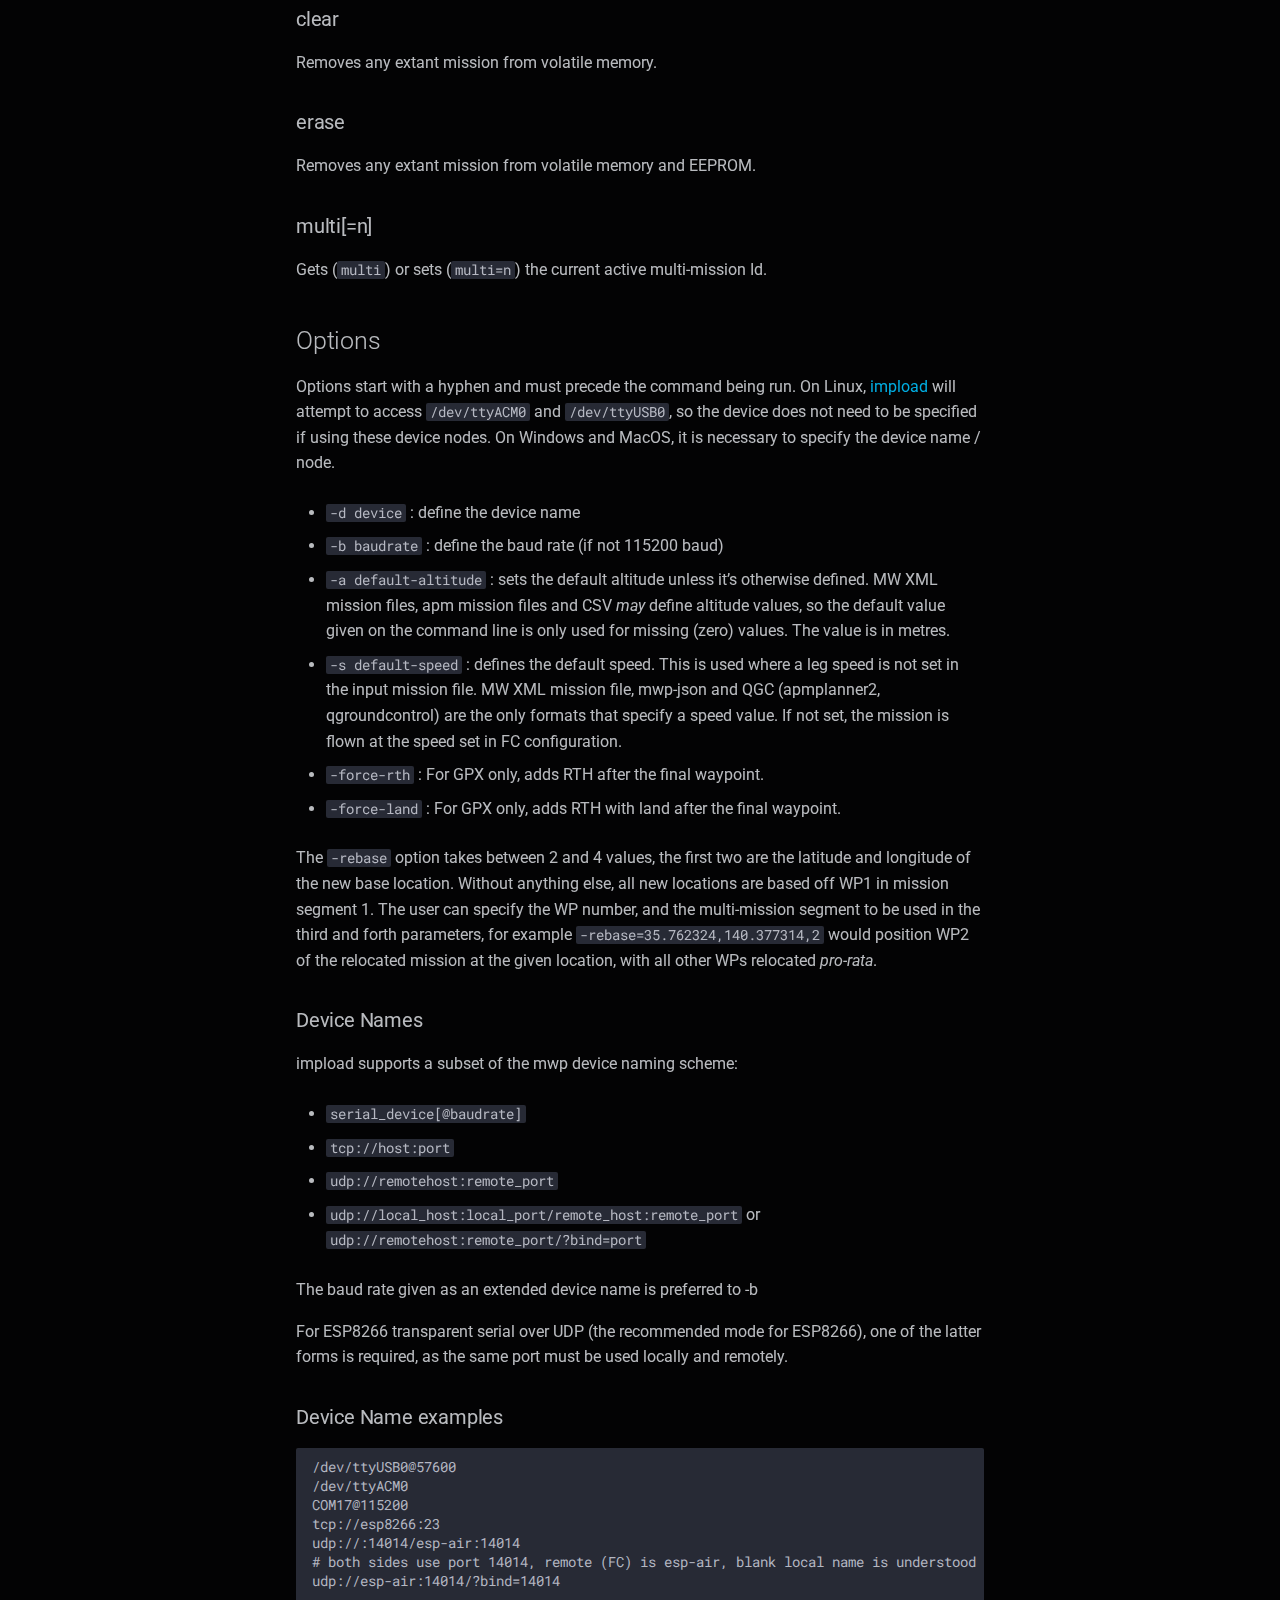
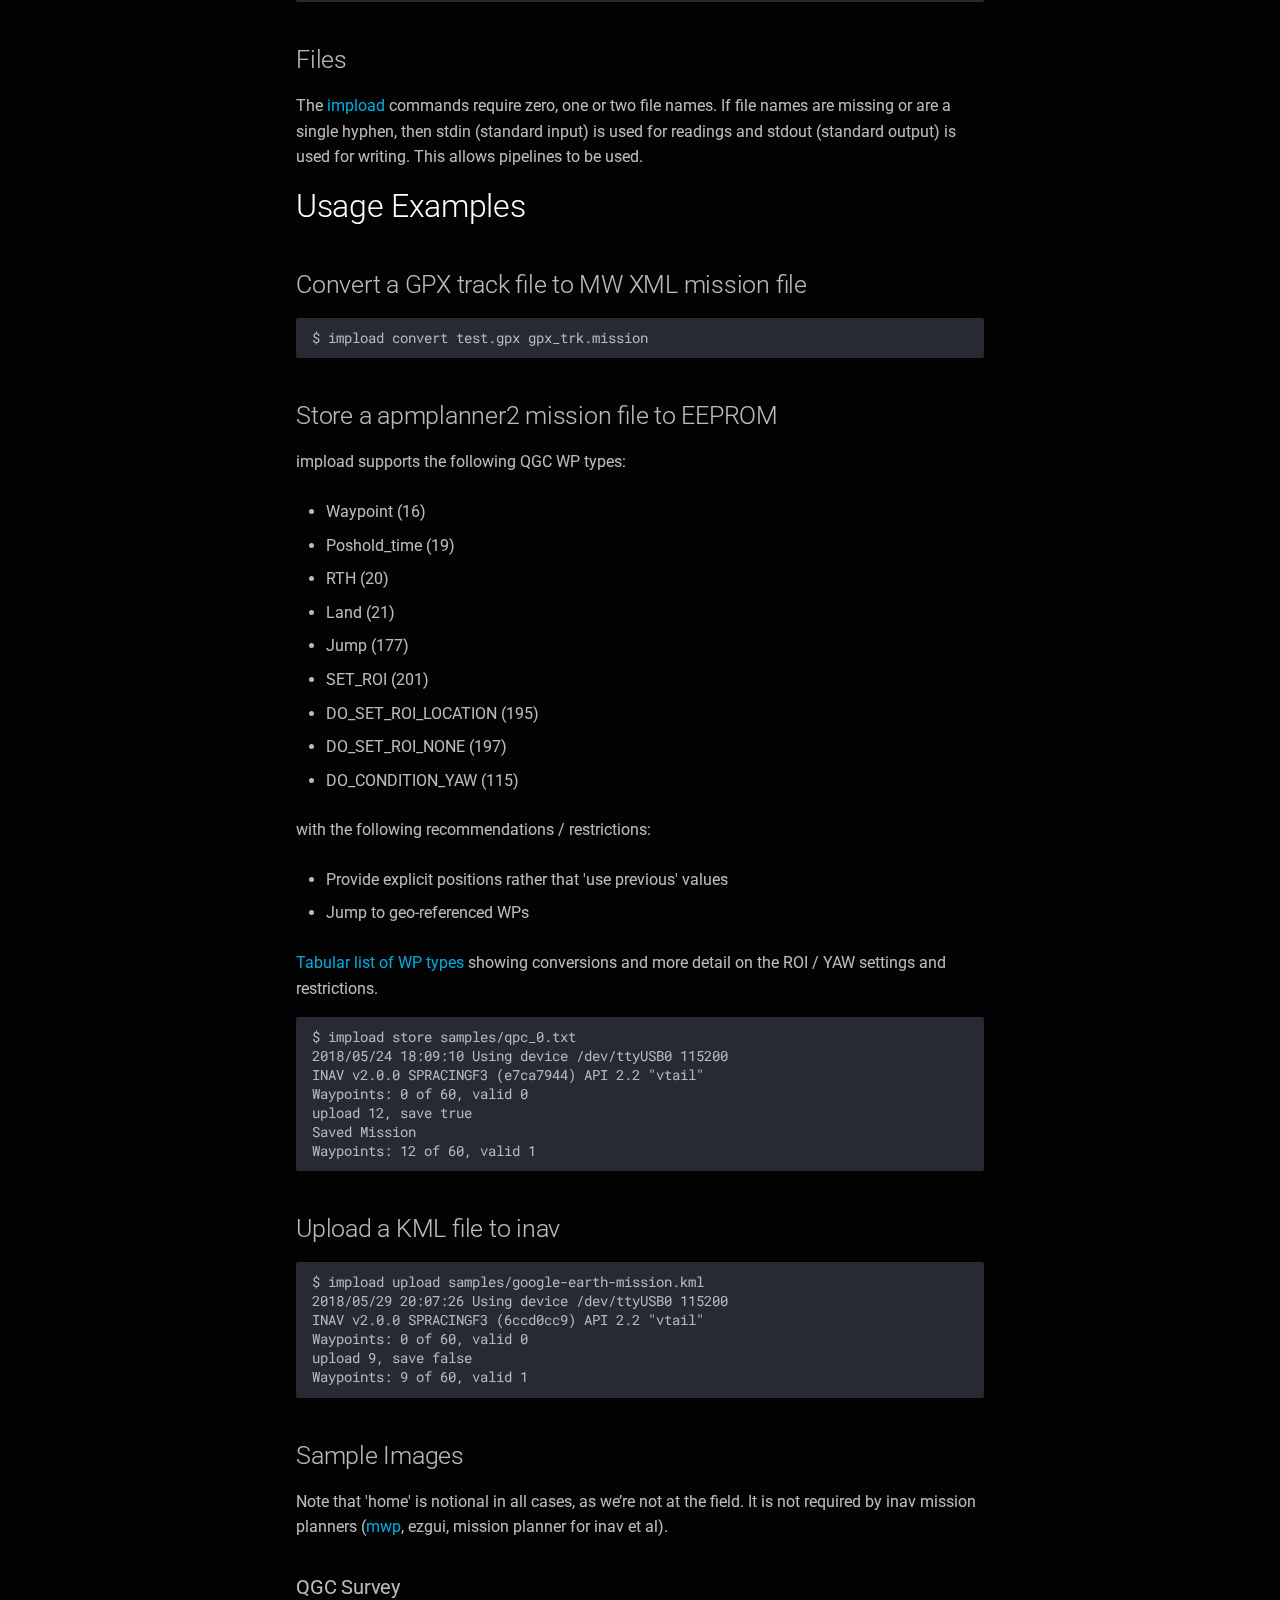
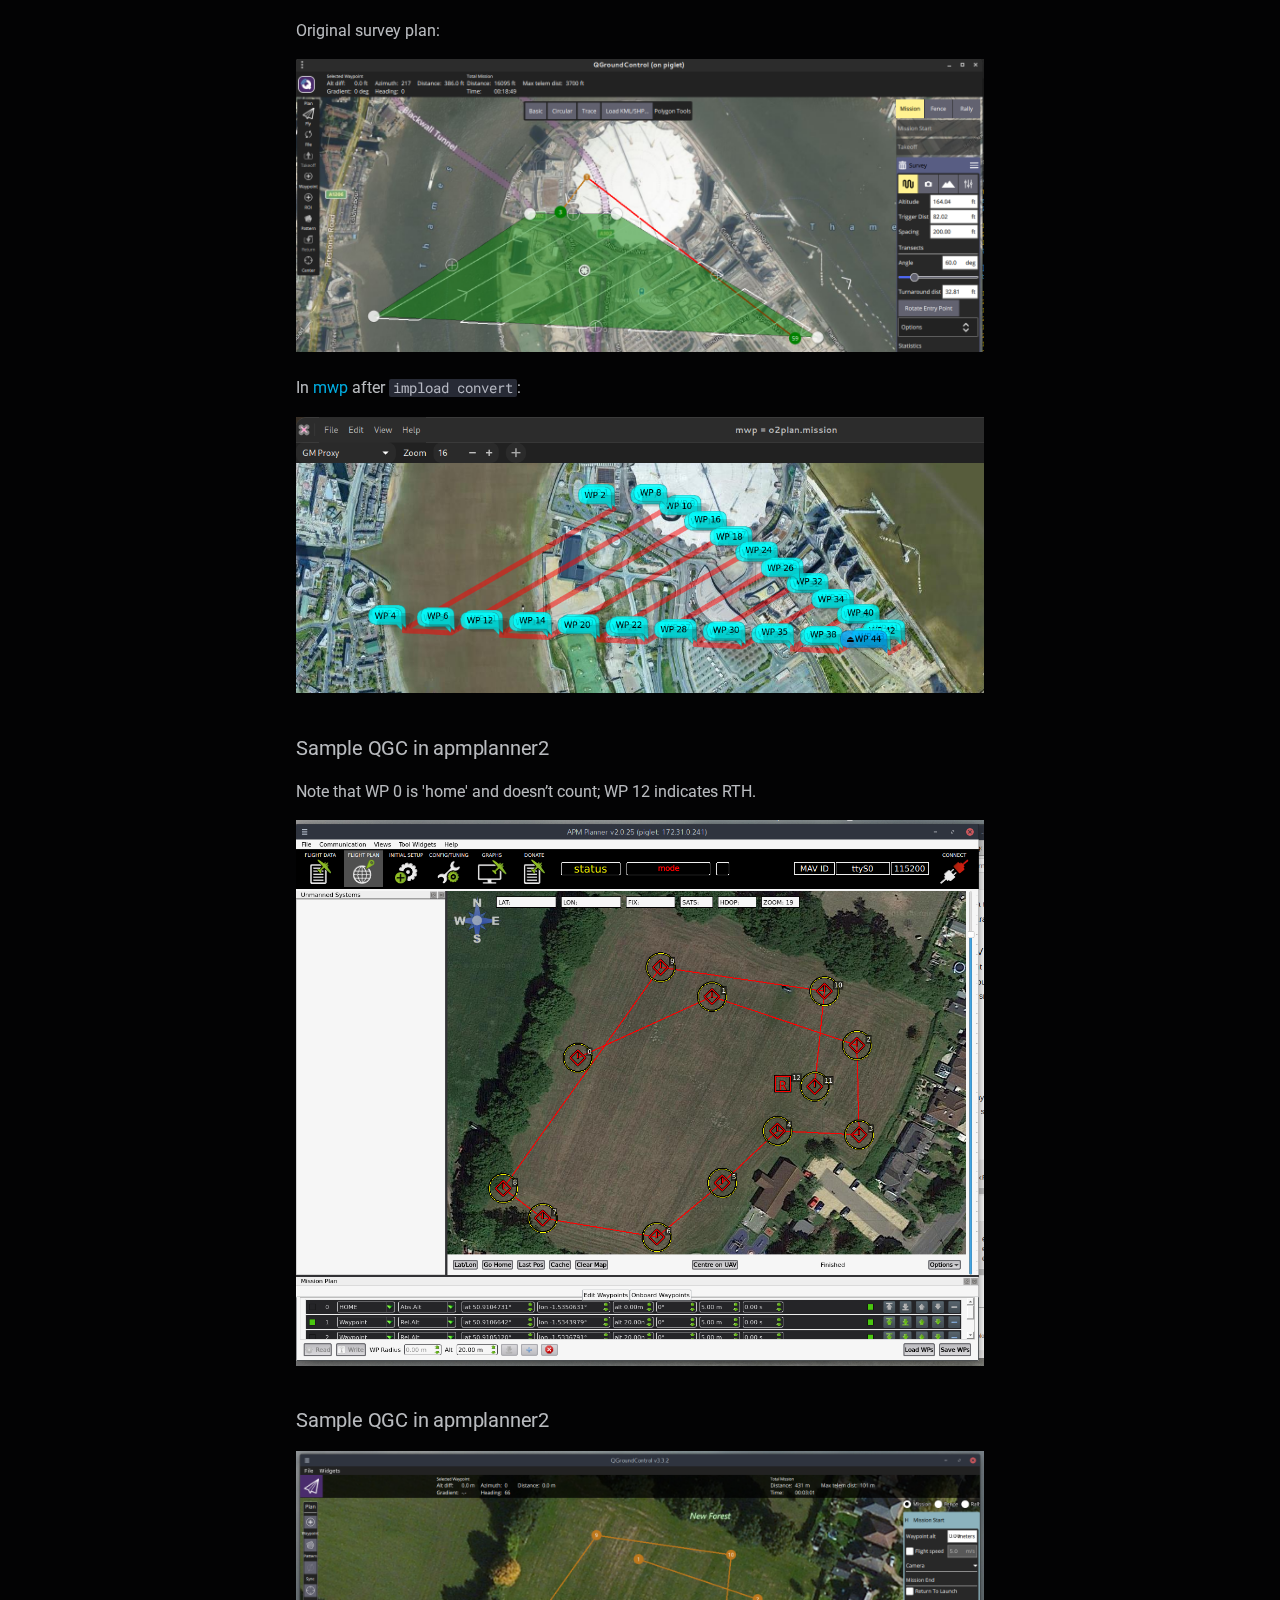
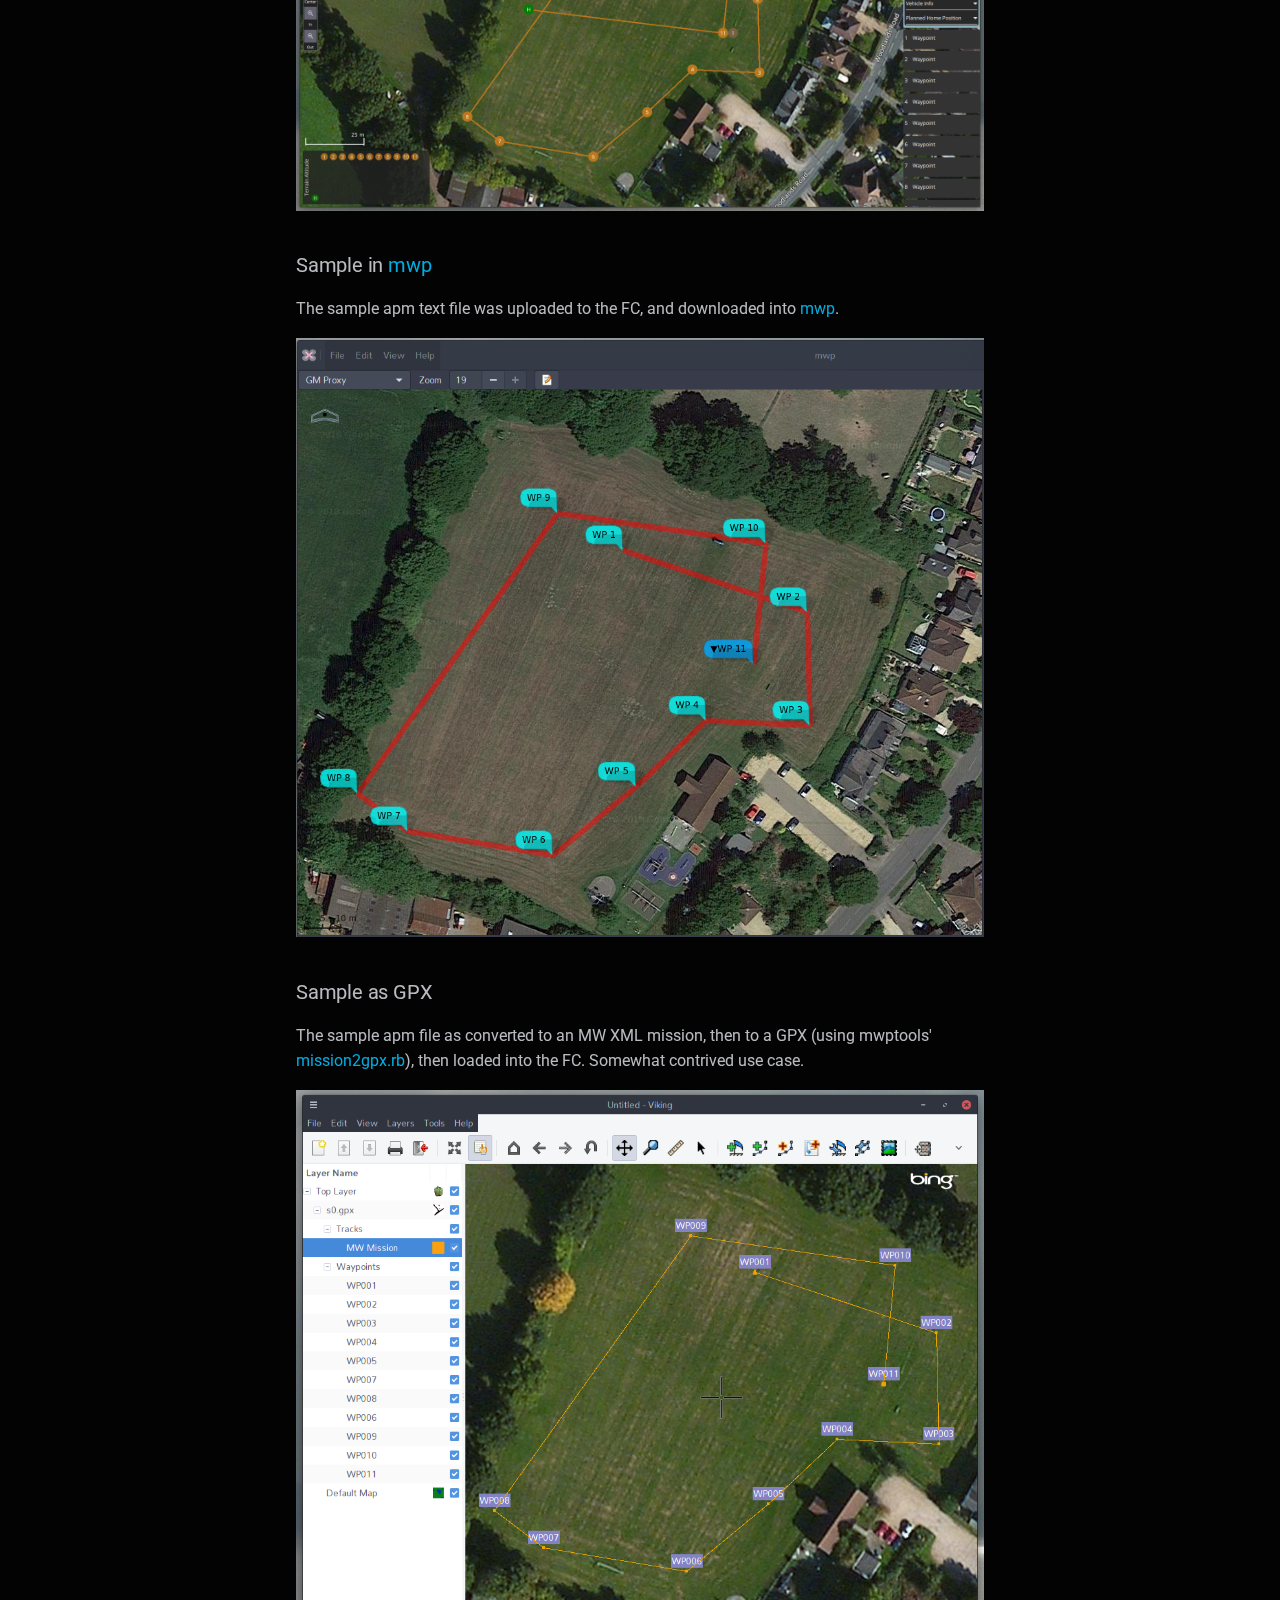
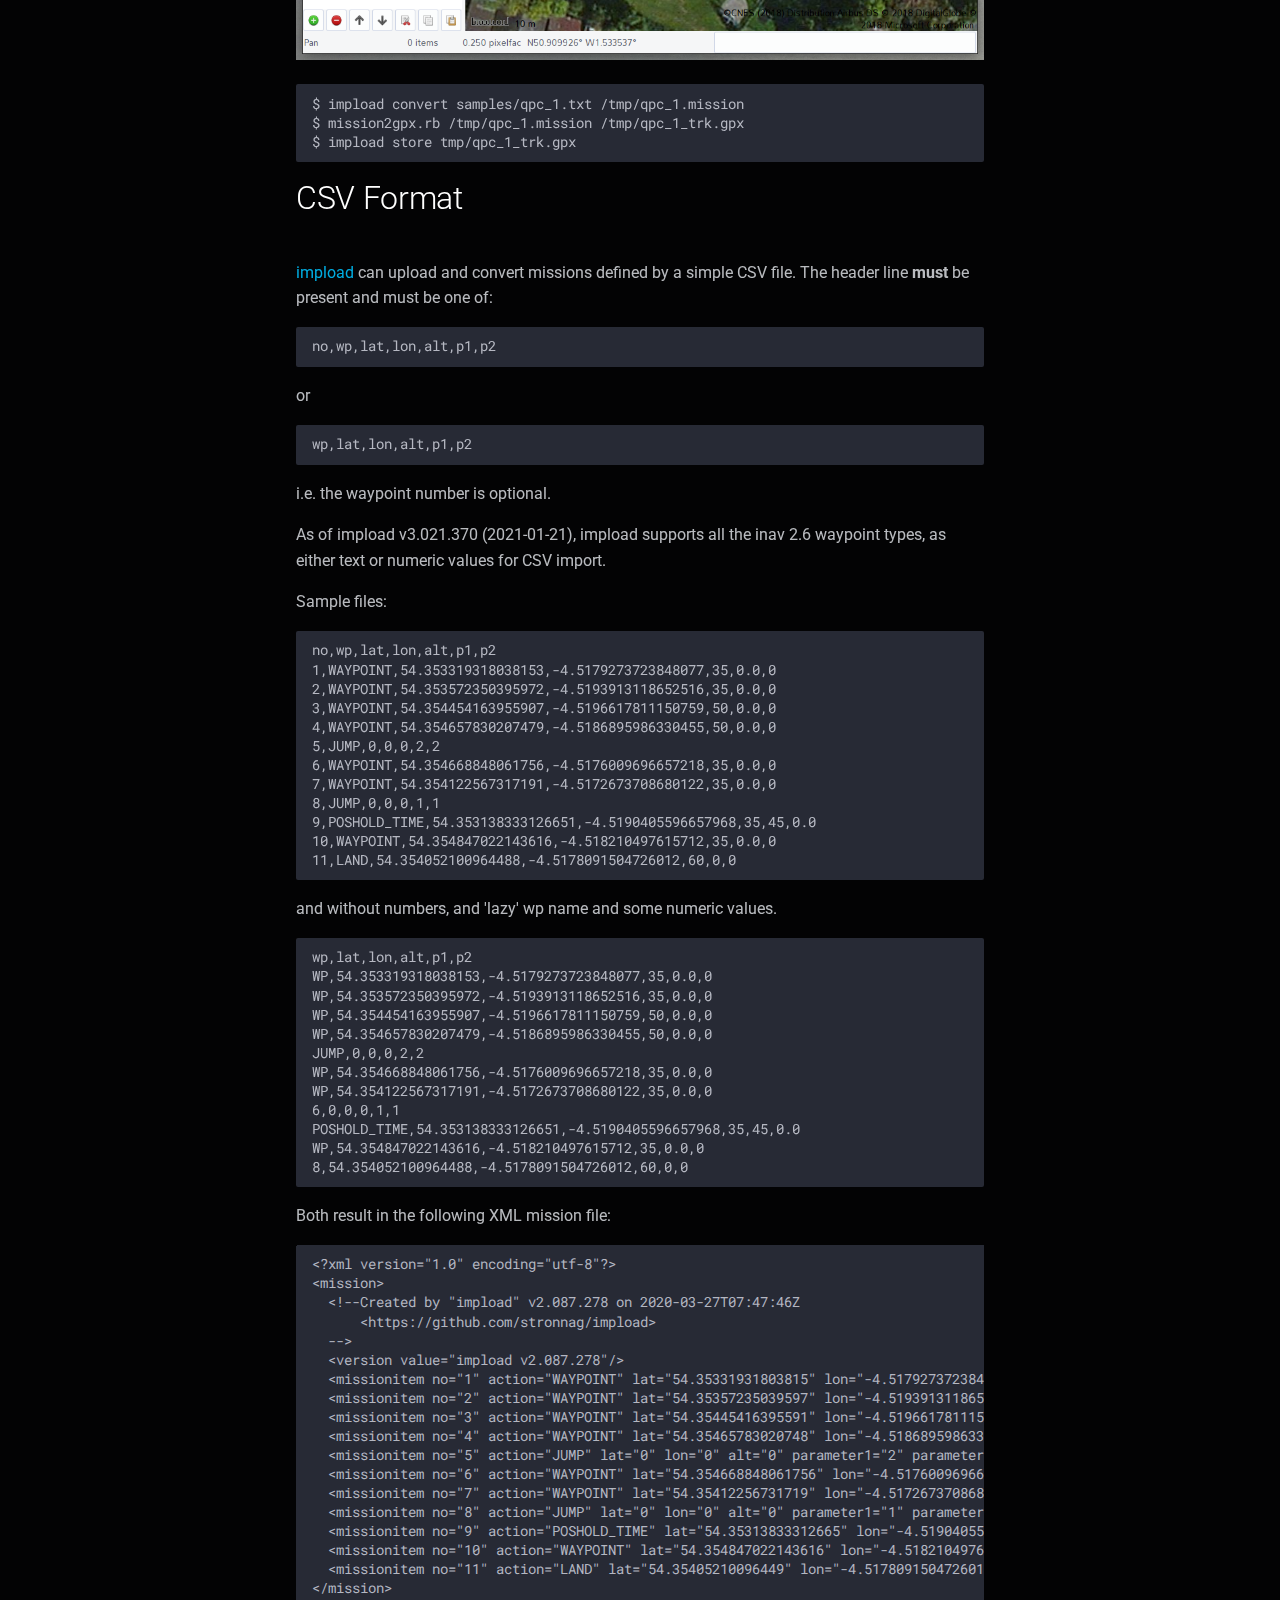
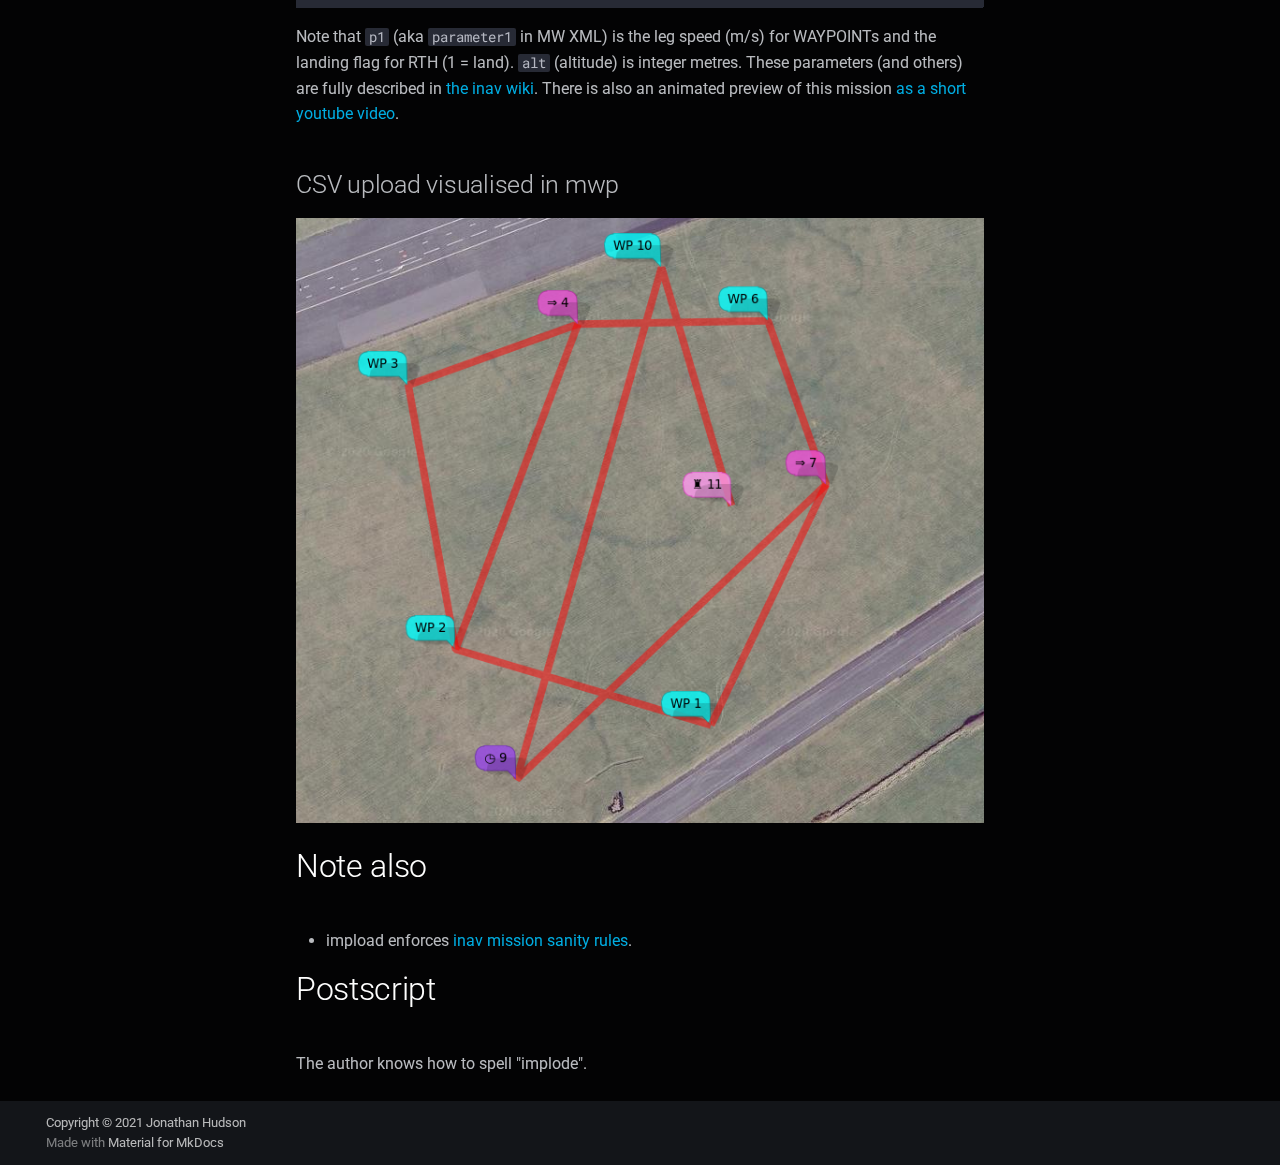
==== commit 80093cd7: "Deployed 3b22301 with MkDocs version: 1.5.3" ====
--- a/index.html
+++ b/index.html
@@ -7,12 +7,16 @@
       <meta name="viewport" content="width=device-width,initial-scale=1">
       
       
-      
         <meta name="author" content="Jonathan Hudson">
       
       
+      
+      
+        <link rel="next" href="QGC-WP-110-supported-WP-types/">
+      
+      
       <link rel="icon" href="assets/images/favicon.png">
-      <meta name="generator" content="mkdocs-1.4.0, mkdocs-material-7.3.6">
+      <meta name="generator" content="mkdocs-1.5.3, mkdocs-material-9.4.2">
     
     
       
@@ -20,36 +24,37 @@
       
     
     
-      <link rel="stylesheet" href="assets/stylesheets/main.a57b2b03.min.css">
-      
-        
-        <link rel="stylesheet" href="assets/stylesheets/palette.3f5d1f46.min.css">
-        
-          
-          
-          <meta name="theme-color" content="#757575">
-        
-      
-    
-    
-    
-      
+      <link rel="stylesheet" href="assets/stylesheets/main.d451bc0e.min.css">
+      
+        
+        <link rel="stylesheet" href="assets/stylesheets/palette.a5377069.min.css">
+      
+      
+
+
+    
+    
+      
+    
+    
+      
+        
         
         <link rel="preconnect" href="https://fonts.gstatic.com" crossorigin>
-        <link rel="stylesheet" href="https://fonts.googleapis.com/css?family=Roboto:300,400,400i,700%7CRoboto+Mono&display=fallback">
-        <style>:root{--md-text-font-family:"Roboto";--md-code-font-family:"Roboto Mono"}</style>
-      
-    
+        <link rel="stylesheet" href="https://fonts.googleapis.com/css?family=Roboto:300,300i,400,400i,700,700i%7CRoboto+Mono:400,400i,700,700i&display=fallback">
+        <style>:root{--md-text-font:"Roboto";--md-code-font:"Roboto Mono"}</style>
+      
     
     
       <link rel="stylesheet" href="assets/extra.css">
     
       <link rel="stylesheet" href="assets/pdf.css">
     
-    
-      
-
-
+    <script>__md_scope=new URL(".",location),__md_hash=e=>[...e].reduce((e,_)=>(e<<5)-e+_.charCodeAt(0),0),__md_get=(e,_=localStorage,t=__md_scope)=>JSON.parse(_.getItem(t.pathname+"."+e)),__md_set=(e,_,t=localStorage,a=__md_scope)=>{try{t.setItem(a.pathname+"."+e,JSON.stringify(_))}catch(e){}}</script>
+    
+      
+
+    
     
     
   </head>
@@ -63,7 +68,6 @@
     <body dir="ltr" data-md-color-scheme="slate" data-md-color-primary="grey" data-md-color-accent="dark-orange">
   
     
-    <script>function __prefix(e){return new URL(".",location).pathname+"."+e}function __get(e,t=localStorage){return JSON.parse(t.getItem(__prefix(e)))}</script>
     
     <input class="md-toggle" data-md-toggle="drawer" type="checkbox" id="__drawer" autocomplete="off">
     <input class="md-toggle" data-md-toggle="search" type="checkbox" id="__search" autocomplete="off">
@@ -80,18 +84,22 @@
       
     </div>
     
-      
-
-<header class="md-header" data-md-component="header">
+    
+      
+
+  
+
+<header class="md-header md-header--shadow" data-md-component="header">
   <nav class="md-header__inner md-grid" aria-label="Header">
     <a href="." title="impload" class="md-header__button md-logo" aria-label="impload" data-md-component="logo">
       
   
-  <svg xmlns="http://www.w3.org/2000/svg" viewBox="0 0 24 24"><path d="M12 8a3 3 0 0 0 3-3 3 3 0 0 0-3-3 3 3 0 0 0-3 3 3 3 0 0 0 3 3m0 3.54C9.64 9.35 6.5 8 3 8v11c3.5 0 6.64 1.35 9 3.54 2.36-2.19 5.5-3.54 9-3.54V8c-3.5 0-6.64 1.35-9 3.54z"/></svg>
+  <svg xmlns="http://www.w3.org/2000/svg" viewBox="0 0 24 24"><path d="M12 8a3 3 0 0 0 3-3 3 3 0 0 0-3-3 3 3 0 0 0-3 3 3 3 0 0 0 3 3m0 3.54C9.64 9.35 6.5 8 3 8v11c3.5 0 6.64 1.35 9 3.54 2.36-2.19 5.5-3.54 9-3.54V8c-3.5 0-6.64 1.35-9 3.54Z"/></svg>
 
     </a>
     <label class="md-header__button md-icon" for="__drawer">
-      <svg xmlns="http://www.w3.org/2000/svg" viewBox="0 0 24 24"><path d="M3 6h18v2H3V6m0 5h18v2H3v-2m0 5h18v2H3v-2z"/></svg>
+      
+      <svg xmlns="http://www.w3.org/2000/svg" viewBox="0 0 24 24"><path d="M3 6h18v2H3V6m0 5h18v2H3v-2m0 5h18v2H3v-2Z"/></svg>
     </label>
     <div class="md-header__title" data-md-component="header-title">
       <div class="md-header__ellipsis">
@@ -110,25 +118,30 @@
       </div>
     </div>
     
+      
+    
     
     
       <label class="md-header__button md-icon" for="__search">
-        <svg xmlns="http://www.w3.org/2000/svg" viewBox="0 0 24 24"><path d="M9.5 3A6.5 6.5 0 0 1 16 9.5c0 1.61-.59 3.09-1.56 4.23l.27.27h.79l5 5-1.5 1.5-5-5v-.79l-.27-.27A6.516 6.516 0 0 1 9.5 16 6.5 6.5 0 0 1 3 9.5 6.5 6.5 0 0 1 9.5 3m0 2C7 5 5 7 5 9.5S7 14 9.5 14 14 12 14 9.5 12 5 9.5 5z"/></svg>
+        
+        <svg xmlns="http://www.w3.org/2000/svg" viewBox="0 0 24 24"><path d="M9.5 3A6.5 6.5 0 0 1 16 9.5c0 1.61-.59 3.09-1.56 4.23l.27.27h.79l5 5-1.5 1.5-5-5v-.79l-.27-.27A6.516 6.516 0 0 1 9.5 16 6.5 6.5 0 0 1 3 9.5 6.5 6.5 0 0 1 9.5 3m0 2C7 5 5 7 5 9.5S7 14 9.5 14 14 12 14 9.5 12 5 9.5 5Z"/></svg>
       </label>
-      
-<div class="md-search" data-md-component="search" role="dialog">
+      <div class="md-search" data-md-component="search" role="dialog">
   <label class="md-search__overlay" for="__search"></label>
   <div class="md-search__inner" role="search">
     <form class="md-search__form" name="search">
       <input type="text" class="md-search__input" name="query" aria-label="Search" placeholder="Search" autocapitalize="off" autocorrect="off" autocomplete="off" spellcheck="false" data-md-component="search-query" required>
       <label class="md-search__icon md-icon" for="__search">
-        <svg xmlns="http://www.w3.org/2000/svg" viewBox="0 0 24 24"><path d="M9.5 3A6.5 6.5 0 0 1 16 9.5c0 1.61-.59 3.09-1.56 4.23l.27.27h.79l5 5-1.5 1.5-5-5v-.79l-.27-.27A6.516 6.516 0 0 1 9.5 16 6.5 6.5 0 0 1 3 9.5 6.5 6.5 0 0 1 9.5 3m0 2C7 5 5 7 5 9.5S7 14 9.5 14 14 12 14 9.5 12 5 9.5 5z"/></svg>
-        <svg xmlns="http://www.w3.org/2000/svg" viewBox="0 0 24 24"><path d="M20 11v2H8l5.5 5.5-1.42 1.42L4.16 12l7.92-7.92L13.5 5.5 8 11h12z"/></svg>
+        
+        <svg xmlns="http://www.w3.org/2000/svg" viewBox="0 0 24 24"><path d="M9.5 3A6.5 6.5 0 0 1 16 9.5c0 1.61-.59 3.09-1.56 4.23l.27.27h.79l5 5-1.5 1.5-5-5v-.79l-.27-.27A6.516 6.516 0 0 1 9.5 16 6.5 6.5 0 0 1 3 9.5 6.5 6.5 0 0 1 9.5 3m0 2C7 5 5 7 5 9.5S7 14 9.5 14 14 12 14 9.5 12 5 9.5 5Z"/></svg>
+        
+        <svg xmlns="http://www.w3.org/2000/svg" viewBox="0 0 24 24"><path d="M20 11v2H8l5.5 5.5-1.42 1.42L4.16 12l7.92-7.92L13.5 5.5 8 11h12Z"/></svg>
       </label>
       <nav class="md-search__options" aria-label="Search">
         
-        <button type="reset" class="md-search__icon md-icon" aria-label="Clear" tabindex="-1">
-          <svg xmlns="http://www.w3.org/2000/svg" viewBox="0 0 24 24"><path d="M19 6.41 17.59 5 12 10.59 6.41 5 5 6.41 10.59 12 5 17.59 6.41 19 12 13.41 17.59 19 19 17.59 13.41 12 19 6.41z"/></svg>
+        <button type="reset" class="md-search__icon md-icon" title="Clear" aria-label="Clear" tabindex="-1">
+          
+          <svg xmlns="http://www.w3.org/2000/svg" viewBox="0 0 24 24"><path d="M19 6.41 17.59 5 12 10.59 6.41 5 5 6.41 10.59 12 5 17.59 6.41 19 12 13.41 17.59 19 19 17.59 13.41 12 19 6.41Z"/></svg>
         </button>
       </nav>
       
@@ -139,7 +152,7 @@
           <div class="md-search-result__meta">
             Initializing search
           </div>
-          <ol class="md-search-result__list"></ol>
+          <ol class="md-search-result__list" role="presentation"></ol>
         </div>
       </div>
     </div>
@@ -169,12 +182,13 @@
                     
 
 
+
 <nav class="md-nav md-nav--primary" aria-label="Navigation" data-md-level="0">
   <label class="md-nav__title" for="__drawer">
     <a href="." title="impload" class="md-nav__button md-logo" aria-label="impload" data-md-component="logo">
       
   
-  <svg xmlns="http://www.w3.org/2000/svg" viewBox="0 0 24 24"><path d="M12 8a3 3 0 0 0 3-3 3 3 0 0 0-3-3 3 3 0 0 0-3 3 3 3 0 0 0 3 3m0 3.54C9.64 9.35 6.5 8 3 8v11c3.5 0 6.64 1.35 9 3.54 2.36-2.19 5.5-3.54 9-3.54V8c-3.5 0-6.64 1.35-9 3.54z"/></svg>
+  <svg xmlns="http://www.w3.org/2000/svg" viewBox="0 0 24 24"><path d="M12 8a3 3 0 0 0 3-3 3 3 0 0 0-3-3 3 3 0 0 0-3 3 3 3 0 0 0 3 3m0 3.54C9.64 9.35 6.5 8 3 8v11c3.5 0 6.64 1.35 9 3.54 2.36-2.19 5.5-3.54 9-3.54V8c-3.5 0-6.64 1.35-9 3.54Z"/></svg>
 
     </a>
     impload
@@ -184,36 +198,44 @@
     
       
       
-      
-
-  
-  
-    
-  
-  
+  
+  
+    
+  
+  
+    
+    
+    
+    
     
     <li class="md-nav__item md-nav__item--active md-nav__item--nested">
       
-      
-        <input class="md-nav__toggle md-toggle" data-md-toggle="__nav_1" type="checkbox" id="__nav_1" checked>
-      
-      
-      
-      
-        <label class="md-nav__link" for="__nav_1">
-          Home
-          <span class="md-nav__icon md-icon"></span>
-        </label>
-      
-      <nav class="md-nav" aria-label="Home" data-md-level="1">
-        <label class="md-nav__title" for="__nav_1">
-          <span class="md-nav__icon md-icon"></span>
-          Home
-        </label>
-        <ul class="md-nav__list" data-md-scrollfix>
-          
+        
+        
+        
+        <input class="md-nav__toggle md-toggle " type="checkbox" id="__nav_1" checked>
+        
+          
+          <label class="md-nav__link" for="__nav_1" id="__nav_1_label" tabindex="0">
+            
+  
+  <span class="md-ellipsis">
+    Home
+  </span>
+  
+
+            <span class="md-nav__icon md-icon"></span>
+          </label>
+        
+        <nav class="md-nav" data-md-level="1" aria-labelledby="__nav_1_label" aria-expanded="true">
+          <label class="md-nav__title" for="__nav_1">
+            <span class="md-nav__icon md-icon"></span>
+            Home
+          </label>
+          <ul class="md-nav__list" data-md-scrollfix>
             
               
+                
   
   
     
@@ -221,37 +243,50 @@
   
     <li class="md-nav__item md-nav__item--active">
       
-      <input class="md-nav__toggle md-toggle" data-md-toggle="toc" type="checkbox" id="__toc">
+      <input class="md-nav__toggle md-toggle" type="checkbox" id="__toc">
       
       
         
       
       
       <a href="." class="md-nav__link md-nav__link--active">
-        Index
+        
+  
+  <span class="md-ellipsis">
+    Index
+  </span>
+  
+
       </a>
       
     </li>
   
 
-            
-          
-            
               
+            
+              
+                
   
   
   
     <li class="md-nav__item">
       <a href="QGC-WP-110-supported-WP-types/" class="md-nav__link">
-        Conversion between QGC waypoints and inav
+        
+  
+  <span class="md-ellipsis">
+    Conversion between QGC waypoints and inav
+  </span>
+  
+
       </a>
     </li>
   
 
-            
-          
-        </ul>
-      </nav>
+              
+            
+          </ul>
+        </nav>
+      
     </li>
   
 
@@ -269,7 +304,6 @@
                   <div class="md-sidebar__inner">
                     
 
-
 <nav class="md-nav md-nav--secondary" aria-label="Table of contents">
   
   
@@ -283,12 +317,14 @@
               </div>
             
           
-          <div class="md-content" data-md-component="content">
-            <article class="md-content__inner md-typeset">
-              
+          
+            <div class="md-content" data-md-component="content">
+              <article class="md-content__inner md-typeset">
                 
-                
-                <p><a href="https://github.com/stronnag/impload">impload</a>, aka <strong>inav Mission Plan Loader</strong>, is a cross-platform, command line tool to upload missions in  a number of file formats to inav. It can also download missions and convert between file formats.</p>
+                  
+
+
+<p><a href="https://github.com/stronnag/impload">impload</a>, aka <strong>inav Mission Plan Loader</strong>, is a cross-platform, command line tool to upload missions in  a number of file formats to inav. It can also download missions and convert between file formats.</p>
 <h1 id="mission-file-formats">Mission File formats<a class="headerlink" href="#mission-file-formats" title="Permanent link">#</a></h1>
 <p><a href="https://github.com/stronnag/impload">impload</a> supports the following file formats:</p>
 <ul>
@@ -338,30 +374,32 @@
 standalone binaries for ARM Linux (arm7), Linux on ia32 and x86_64, MacOS, and FreeBSD.</p>
 <h1 id="usage">Usage<a class="headerlink" href="#usage" title="Permanent link">#</a></h1>
 <p>Run the executable for your platform in a terminal (Windows <code>cmd</code> or <code>powershell</code>). The majority of the examples are from Linux where the serial device should be auto-detected; the examples are also relevant to MacOS and Windows, however you will need to specifically define the serial device, e.g. <code>-d COM7</code> on Windows, <code>-d /dev/tty.usbmodem14211</code> on MacO (where 14221 is possibly a random number).</p>
-<pre><code>$ impload -help
+<pre><code>$ impload --help
 Usage of impload [options] command [files ...]
 Options:
-  -a int
-        Default altitude (m) (default 20)
-  -b int
-        Baud rate (default 115200)
-  -d string
-        Serial Device
-  -fmt string
-        Output format (xml, json, cli, xml-ugly) (default "xml")
-  -force-land
-        Adds RTH / Land for 'external' formats
-  -force-rth
-        Adds RTH for 'external' formats
-  -s float
-        Default speed (m/s)
-  -v    Shows version
-  -verbose
-        Verbose
-  command:
-    Action required (upload|download|store|restore|convert|test|clear|erase|multi[=n])
-
-impload v3.320.671, commit: c4c057e / 2021-11-16
+ -a int
+    Default altitude (m) (default 20)
+ -b int
+    Baud rate (default 115200)
+ -d string
+    Serial Device
+ -fmt string
+    Output format (xml, json, md, cli, xml-ugly) (default "xml")
+ -force-land
+    Adds RTH / Land for 'external' formats
+ -force-rth
+    Adds RTH for 'external' formats
+ -rebase string
+    rebase 1st WP to location (as lat,lon[,wpno,segno)
+ -s float
+    Default speed (m/s)
+ -v Shows version
+ -verbose
+    Verbose
+ command:
+   Action required (upload|download|store|restore|convert|test|clear|erase|multi[=n])
+
+impload v5.162.398-4-ge63df6c, commit: e63df6c / 2023-10-14
 </code></pre>
 <h2 id="commands">Commands<a class="headerlink" href="#commands" title="Permanent link">#</a></h2>
 <h3 id="upload">upload<a class="headerlink" href="#upload" title="Permanent link">#</a></h3>
@@ -406,6 +444,7 @@
 <p><code>-force-land</code> : For GPX only, adds RTH with land after the final waypoint.</p>
 </li>
 </ul>
+<p>The <code>-rebase</code> option takes between 2 and 4 values, the first two are the latitude and longitude of the new base location. Without anything else, all new locations are based off WP1 in mission segment 1. The user can specify the WP number, and the multi-mission segment to be used in the third and forth parameters, for example <code>-rebase=35.762324,140.377314,2</code> would position WP2 of the relocated mission at the given location, with all other WPs relocated <em>pro-rata</em>.</p>
 <h3 id="device-names">Device Names<a class="headerlink" href="#device-names" title="Permanent link">#</a></h3>
 <p>impload supports a subset of the mwp device naming scheme:</p>
 <ul>
@@ -587,58 +626,37 @@
 </ul>
 <h1 id="postscript">Postscript<a class="headerlink" href="#postscript" title="Permanent link">#</a></h1>
 <p>The author knows how to spell "implode".</p>
+
+
+
+
+
                 
-              
-              
-                
-
-
-              
-            </article>
-          </div>
+              </article>
+            </div>
+          
+          
         </div>
         
       </main>
       
-        
-<footer class="md-footer">
-  
-    <nav class="md-footer__inner md-grid" aria-label="Footer">
-      
-      
-        
-        <a href="QGC-WP-110-supported-WP-types/" class="md-footer__link md-footer__link--next" aria-label="Next: Conversion between QGC waypoints and inav" rel="next">
-          <div class="md-footer__title">
-            <div class="md-ellipsis">
-              <span class="md-footer__direction">
-                Next
-              </span>
-              Conversion between QGC waypoints and inav
-            </div>
-          </div>
-          <div class="md-footer__button md-icon">
-            <svg xmlns="http://www.w3.org/2000/svg" viewBox="0 0 24 24"><path d="M4 11v2h12l-5.5 5.5 1.42 1.42L19.84 12l-7.92-7.92L10.5 5.5 16 11H4z"/></svg>
-          </div>
-        </a>
-      
-    </nav>
+        <footer class="md-footer">
   
   <div class="md-footer-meta md-typeset">
     <div class="md-footer-meta__inner md-grid">
-      <div class="md-footer-copyright">
-        
-          <div class="md-footer-copyright__highlight">
-            Copyright &copy; 2021 <a href="https://github.com/stronnag/impload">Jonathan Hudson</a>
-          </div>
-        
-        
-          Made with
-          <a href="https://squidfunk.github.io/mkdocs-material/" target="_blank" rel="noopener">
-            Material for MkDocs
-          </a>
-        
-        
-      </div>
+      <div class="md-copyright">
+  
+    <div class="md-copyright__highlight">
+      Copyright &copy; 2021 <a href="https://github.com/stronnag/impload">Jonathan Hudson</a>
+    </div>
+  
+  
+    Made with
+    <a href="https://squidfunk.github.io/mkdocs-material/" target="_blank" rel="noopener">
+      Material for MkDocs
+    </a>
+  
+</div>
       
     </div>
   </div>
@@ -648,10 +666,11 @@
     <div class="md-dialog" data-md-component="dialog">
       <div class="md-dialog__inner md-typeset"></div>
     </div>
-    <script id="__config" type="application/json">{"base": ".", "features": [], "search": "assets/javascripts/workers/search.fcfe8b6d.min.js", "translations": {"clipboard.copied": "Copied to clipboard", "clipboard.copy": "Copy to clipboard", "search.config.lang": "en", "search.config.pipeline": "trimmer, stopWordFilter", "search.config.separator": "[\\s\\-]+", "search.placeholder": "Search", "search.result.more.one": "1 more on this page", "search.result.more.other": "# more on this page", "search.result.none": "No matching documents", "search.result.one": "1 matching document", "search.result.other": "# matching documents", "search.result.placeholder": "Type to start searching", "search.result.term.missing": "Missing", "select.version.title": "Select version"}, "version": null}</script>
-    
-    
-      <script src="assets/javascripts/bundle.b1047164.min.js"></script>
+    
+    <script id="__config" type="application/json">{"base": ".", "features": [], "search": "assets/javascripts/workers/search.a264c092.min.js", "translations": {"clipboard.copied": "Copied to clipboard", "clipboard.copy": "Copy to clipboard", "search.result.more.one": "1 more on this page", "search.result.more.other": "# more on this page", "search.result.none": "No matching documents", "search.result.one": "1 matching document", "search.result.other": "# matching documents", "search.result.placeholder": "Type to start searching", "search.result.term.missing": "Missing", "select.version": "Select version"}}</script>
+    
+    
+      <script src="assets/javascripts/bundle.726fbb30.min.js"></script>
       
     
   </body>
--- a/assets/stylesheets/main.d451bc0e.min.css
+++ b/assets/stylesheets/main.d451bc0e.min.css
@@ -0,0 +1 @@
+@charset "UTF-8";html{-webkit-text-size-adjust:none;-moz-text-size-adjust:none;text-size-adjust:none;box-sizing:border-box}*,:after,:before{box-sizing:inherit}@media (prefers-reduced-motion){*,:after,:before{transition:none!important}}body{margin:0}a,button,input,label{-webkit-tap-highlight-color:transparent}a{color:inherit;text-decoration:none}hr{border:0;box-sizing:initial;display:block;height:.05rem;overflow:visible;padding:0}small{font-size:80%}sub,sup{line-height:1em}img{border-style:none}table{border-collapse:initial;border-spacing:0}td,th{font-weight:400;vertical-align:top}button{background:#0000;border:0;font-family:inherit;font-size:inherit;margin:0;padding:0}input{border:0;outline:none}:root{--md-primary-fg-color:#4051b5;--md-primary-fg-color--light:#5d6cc0;--md-primary-fg-color--dark:#303fa1;--md-primary-bg-color:#fff;--md-primary-bg-color--light:#ffffffb3;--md-accent-fg-color:#526cfe;--md-accent-fg-color--transparent:#526cfe1a;--md-accent-bg-color:#fff;--md-accent-bg-color--light:#ffffffb3}[data-md-color-scheme=default]{color-scheme:light}[data-md-color-scheme=default] img[src$="#gh-dark-mode-only"],[data-md-color-scheme=default] img[src$="#only-dark"]{display:none}:root,[data-md-color-scheme=default]{--md-hue:225deg;--md-default-fg-color:#000000de;--md-default-fg-color--light:#0000008a;--md-default-fg-color--lighter:#00000052;--md-default-fg-color--lightest:#00000012;--md-default-bg-color:#fff;--md-default-bg-color--light:#ffffffb3;--md-default-bg-color--lighter:#ffffff4d;--md-default-bg-color--lightest:#ffffff1f;--md-code-fg-color:#36464e;--md-code-bg-color:#f5f5f5;--md-code-hl-color:#4287ff;--md-code-hl-color--light:#4287ff1a;--md-code-hl-number-color:#d52a2a;--md-code-hl-special-color:#db1457;--md-code-hl-function-color:#a846b9;--md-code-hl-constant-color:#6e59d9;--md-code-hl-keyword-color:#3f6ec6;--md-code-hl-string-color:#1c7d4d;--md-code-hl-name-color:var(--md-code-fg-color);--md-code-hl-operator-color:var(--md-default-fg-color--light);--md-code-hl-punctuation-color:var(--md-default-fg-color--light);--md-code-hl-comment-color:var(--md-default-fg-color--light);--md-code-hl-generic-color:var(--md-default-fg-color--light);--md-code-hl-variable-color:var(--md-default-fg-color--light);--md-typeset-color:var(--md-default-fg-color);--md-typeset-a-color:var(--md-primary-fg-color);--md-typeset-del-color:#f5503d26;--md-typeset-ins-color:#0bd57026;--md-typeset-kbd-color:#fafafa;--md-typeset-kbd-accent-color:#fff;--md-typeset-kbd-border-color:#b8b8b8;--md-typeset-mark-color:#ffff0080;--md-typeset-table-color:#0000001f;--md-typeset-table-color--light:rgba(0,0,0,.035);--md-admonition-fg-color:var(--md-default-fg-color);--md-admonition-bg-color:var(--md-default-bg-color);--md-warning-fg-color:#000000de;--md-warning-bg-color:#ff9;--md-footer-fg-color:#fff;--md-footer-fg-color--light:#ffffffb3;--md-footer-fg-color--lighter:#ffffff73;--md-footer-bg-color:#000000de;--md-footer-bg-color--dark:#00000052;--md-shadow-z1:0 0.2rem 0.5rem #0000000d,0 0 0.05rem #0000001a;--md-shadow-z2:0 0.2rem 0.5rem #0000001a,0 0 0.05rem #00000040;--md-shadow-z3:0 0.2rem 0.5rem #0003,0 0 0.05rem #00000059}.md-icon svg{fill:currentcolor;display:block;height:1.2rem;width:1.2rem}body{-webkit-font-smoothing:antialiased;-moz-osx-font-smoothing:grayscale;--md-text-font-family:var(--md-text-font,_),-apple-system,BlinkMacSystemFont,Helvetica,Arial,sans-serif;--md-code-font-family:var(--md-code-font,_),SFMono-Regular,Consolas,Menlo,monospace}aside,body,input{font-feature-settings:"kern","liga";color:var(--md-typeset-color);font-family:var(--md-text-font-family)}code,kbd,pre{font-feature-settings:"kern";font-family:var(--md-code-font-family)}:root{--md-typeset-table-sort-icon:url('data:image/svg+xml;charset=utf-8,<svg xmlns="http://www.w3.org/2000/svg" viewBox="0 0 24 24"><path d="m18 21-4-4h3V7h-3l4-4 4 4h-3v10h3M2 19v-2h10v2M2 13v-2h7v2M2 7V5h4v2H2Z"/></svg>');--md-typeset-table-sort-icon--asc:url('data:image/svg+xml;charset=utf-8,<svg xmlns="http://www.w3.org/2000/svg" viewBox="0 0 24 24"><path d="M19 17h3l-4 4-4-4h3V3h2M2 17h10v2H2M6 5v2H2V5m0 6h7v2H2v-2Z"/></svg>');--md-typeset-table-sort-icon--desc:url('data:image/svg+xml;charset=utf-8,<svg xmlns="http://www.w3.org/2000/svg" viewBox="0 0 24 24"><path d="M19 7h3l-4-4-4 4h3v14h2M2 17h10v2H2M6 5v2H2V5m0 6h7v2H2v-2Z"/></svg>')}.md-typeset{-webkit-print-color-adjust:exact;color-adjust:exact;font-size:.8rem;line-height:1.6}@media print{.md-typeset{font-size:.68rem}}.md-typeset blockquote,.md-typeset dl,.md-typeset figure,.md-typeset ol,.md-typeset pre,.md-typeset ul{margin-bottom:1em;margin-top:1em}.md-typeset h1{color:var(--md-default-fg-color--light);font-size:2em;line-height:1.3;margin:0 0 1.25em}.md-typeset h1,.md-typeset h2{font-weight:300;letter-spacing:-.01em}.md-typeset h2{font-size:1.5625em;line-height:1.4;margin:1.6em 0 .64em}.md-typeset h3{font-size:1.25em;font-weight:400;letter-spacing:-.01em;line-height:1.5;margin:1.6em 0 .8em}.md-typeset h2+h3{margin-top:.8em}.md-typeset h4{font-weight:700;letter-spacing:-.01em;margin:1em 0}.md-typeset h5,.md-typeset h6{color:var(--md-default-fg-color--light);font-size:.8em;font-weight:700;letter-spacing:-.01em;margin:1.25em 0}.md-typeset h5{text-transform:uppercase}.md-typeset hr{border-bottom:.05rem solid var(--md-default-fg-color--lightest);display:flow-root;margin:1.5em 0}.md-typeset a{color:var(--md-typeset-a-color);word-break:break-word}.md-typeset a,.md-typeset a:before{transition:color 125ms}.md-typeset a:focus,.md-typeset a:hover{color:var(--md-accent-fg-color)}.md-typeset a:focus code,.md-typeset a:hover code{background-color:var(--md-accent-fg-color--transparent)}.md-typeset a code{color:currentcolor;transition:background-color 125ms}.md-typeset a.focus-visible{outline-color:var(--md-accent-fg-color);outline-offset:.2rem}.md-typeset code,.md-typeset kbd,.md-typeset pre{color:var(--md-code-fg-color);direction:ltr;font-variant-ligatures:none}@media print{.md-typeset code,.md-typeset kbd,.md-typeset pre{white-space:pre-wrap}}.md-typeset code{background-color:var(--md-code-bg-color);border-radius:.1rem;-webkit-box-decoration-break:clone;box-decoration-break:clone;font-size:.85em;padding:0 .2941176471em;word-break:break-word}.md-typeset code:not(.focus-visible){-webkit-tap-highlight-color:transparent;outline:none}.md-typeset pre{display:flow-root;line-height:1.4;position:relative}.md-typeset pre>code{-webkit-box-decoration-break:slice;box-decoration-break:slice;box-shadow:none;display:block;margin:0;outline-color:var(--md-accent-fg-color);overflow:auto;padding:.7720588235em 1.1764705882em;scrollbar-color:var(--md-default-fg-color--lighter) #0000;scrollbar-width:thin;touch-action:auto;word-break:normal}.md-typeset pre>code:hover{scrollbar-color:var(--md-accent-fg-color) #0000}.md-typeset pre>code::-webkit-scrollbar{height:.2rem;width:.2rem}.md-typeset pre>code::-webkit-scrollbar-thumb{background-color:var(--md-default-fg-color--lighter)}.md-typeset pre>code::-webkit-scrollbar-thumb:hover{background-color:var(--md-accent-fg-color)}.md-typeset kbd{background-color:var(--md-typeset-kbd-color);border-radius:.1rem;box-shadow:0 .1rem 0 .05rem var(--md-typeset-kbd-border-color),0 .1rem 0 var(--md-typeset-kbd-border-color),0 -.1rem .2rem var(--md-typeset-kbd-accent-color) inset;color:var(--md-default-fg-color);display:inline-block;font-size:.75em;padding:0 .6666666667em;vertical-align:text-top;word-break:break-word}.md-typeset mark{background-color:var(--md-typeset-mark-color);-webkit-box-decoration-break:clone;box-decoration-break:clone;color:inherit;word-break:break-word}.md-typeset abbr{border-bottom:.05rem dotted var(--md-default-fg-color--light);cursor:help;text-decoration:none}@media (hover:none){.md-typeset abbr[title]:focus:after,.md-typeset abbr[title]:hover:after{background-color:var(--md-default-fg-color);border-radius:.1rem;box-shadow:var(--md-shadow-z3);color:var(--md-default-bg-color);content:attr(title);font-size:.7rem;left:.8rem;margin-top:2em;padding:.2rem .3rem;position:absolute;right:.8rem}}.md-typeset small{opacity:.75}[dir=ltr] .md-typeset sub,[dir=ltr] .md-typeset sup{margin-left:.078125em}[dir=rtl] .md-typeset sub,[dir=rtl] .md-typeset sup{margin-right:.078125em}[dir=ltr] .md-typeset blockquote{padding-left:.6rem}[dir=rtl] .md-typeset blockquote{padding-right:.6rem}[dir=ltr] .md-typeset blockquote{border-left:.2rem solid var(--md-default-fg-color--lighter)}[dir=rtl] .md-typeset blockquote{border-right:.2rem solid var(--md-default-fg-color--lighter)}.md-typeset blockquote{color:var(--md-default-fg-color--light);margin-left:0;margin-right:0}.md-typeset ul{list-style-type:disc}[dir=ltr] .md-typeset ol,[dir=ltr] .md-typeset ul{margin-left:.625em}[dir=rtl] .md-typeset ol,[dir=rtl] .md-typeset ul{margin-right:.625em}.md-typeset ol,.md-typeset ul{padding:0}.md-typeset ol:not([hidden]),.md-typeset ul:not([hidden]){display:flow-root}.md-typeset ol ol,.md-typeset ul ol{list-style-type:lower-alpha}.md-typeset ol ol ol,.md-typeset ul ol ol{list-style-type:lower-roman}[dir=ltr] .md-typeset ol li,[dir=ltr] .md-typeset ul li{margin-left:1.25em}[dir=rtl] .md-typeset ol li,[dir=rtl] .md-typeset ul li{margin-right:1.25em}.md-typeset ol li,.md-typeset ul li{margin-bottom:.5em}.md-typeset ol li blockquote,.md-typeset ol li p,.md-typeset ul li blockquote,.md-typeset ul li p{margin:.5em 0}.md-typeset ol li:last-child,.md-typeset ul li:last-child{margin-bottom:0}[dir=ltr] .md-typeset ol li ol,[dir=ltr] .md-typeset ol li ul,[dir=ltr] .md-typeset ul li ol,[dir=ltr] .md-typeset ul li ul{margin-left:.625em}[dir=rtl] .md-typeset ol li ol,[dir=rtl] .md-typeset ol li ul,[dir=rtl] .md-typeset ul li ol,[dir=rtl] .md-typeset ul li ul{margin-right:.625em}.md-typeset ol li ol,.md-typeset ol li ul,.md-typeset ul li ol,.md-typeset ul li ul{margin-bottom:.5em;margin-top:.5em}[dir=ltr] .md-typeset dd{margin-left:1.875em}[dir=rtl] .md-typeset dd{margin-right:1.875em}.md-typeset dd{margin-bottom:1.5em;margin-top:1em}.md-typeset img,.md-typeset svg,.md-typeset video{height:auto;max-width:100%}.md-typeset img[align=left]{margin:1em 1em 1em 0}.md-typeset img[align=right]{margin:1em 0 1em 1em}.md-typeset img[align]:only-child{margin-top:0}.md-typeset figure{display:flow-root;margin:1em auto;max-width:100%;text-align:center;width:-webkit-fit-content;width:-moz-fit-content;width:fit-content}.md-typeset figure img{display:block}.md-typeset figcaption{font-style:italic;margin:1em auto;max-width:24rem}.md-typeset iframe{max-width:100%}.md-typeset table:not([class]){background-color:var(--md-default-bg-color);border:.05rem solid var(--md-typeset-table-color);border-radius:.1rem;display:inline-block;font-size:.64rem;max-width:100%;overflow:auto;touch-action:auto}@media print{.md-typeset table:not([class]){display:table}}.md-typeset table:not([class])+*{margin-top:1.5em}.md-typeset table:not([class]) td>:first-child,.md-typeset table:not([class]) th>:first-child{margin-top:0}.md-typeset table:not([class]) td>:last-child,.md-typeset table:not([class]) th>:last-child{margin-bottom:0}.md-typeset table:not([class]) td:not([align]),.md-typeset table:not([class]) th:not([align]){text-align:left}[dir=rtl] .md-typeset table:not([class]) td:not([align]),[dir=rtl] .md-typeset table:not([class]) th:not([align]){text-align:right}.md-typeset table:not([class]) th{font-weight:700;min-width:5rem;padding:.9375em 1.25em;vertical-align:top}.md-typeset table:not([class]) td{border-top:.05rem solid var(--md-typeset-table-color);padding:.9375em 1.25em;vertical-align:top}.md-typeset table:not([class]) tbody tr{transition:background-color 125ms}.md-typeset table:not([class]) tbody tr:hover{background-color:var(--md-typeset-table-color--light);box-shadow:0 .05rem 0 var(--md-default-bg-color) inset}.md-typeset table:not([class]) a{word-break:normal}.md-typeset table th[role=columnheader]{cursor:pointer}[dir=ltr] .md-typeset table th[role=columnheader]:after{margin-left:.5em}[dir=rtl] .md-typeset table th[role=columnheader]:after{margin-right:.5em}.md-typeset table th[role=columnheader]:after{content:"";display:inline-block;height:1.2em;-webkit-mask-image:var(--md-typeset-table-sort-icon);mask-image:var(--md-typeset-table-sort-icon);-webkit-mask-repeat:no-repeat;mask-repeat:no-repeat;-webkit-mask-size:contain;mask-size:contain;transition:background-color 125ms;vertical-align:text-bottom;width:1.2em}.md-typeset table th[role=columnheader]:hover:after{background-color:var(--md-default-fg-color--lighter)}.md-typeset table th[role=columnheader][aria-sort=ascending]:after{background-color:var(--md-default-fg-color--light);-webkit-mask-image:var(--md-typeset-table-sort-icon--asc);mask-image:var(--md-typeset-table-sort-icon--asc)}.md-typeset table th[role=columnheader][aria-sort=descending]:after{background-color:var(--md-default-fg-color--light);-webkit-mask-image:var(--md-typeset-table-sort-icon--desc);mask-image:var(--md-typeset-table-sort-icon--desc)}.md-typeset__scrollwrap{margin:1em -.8rem;overflow-x:auto;touch-action:auto}.md-typeset__table{display:inline-block;margin-bottom:.5em;padding:0 .8rem}@media print{.md-typeset__table{display:block}}html .md-typeset__table table{display:table;margin:0;overflow:hidden;width:100%}@media screen and (max-width:44.9375em){.md-content__inner>pre{margin:1em -.8rem}.md-content__inner>pre code{border-radius:0}}.md-typeset .md-author{display:block;flex-shrink:0;height:1.6rem;overflow:hidden;position:relative;transition:color 125ms,transform 125ms;width:1.6rem}.md-typeset .md-author img{border-radius:100%;display:block}.md-typeset .md-author--more{background:var(--md-default-fg-color--lightest);color:var(--md-default-fg-color--lighter);font-size:.6rem;font-weight:700;line-height:1.6rem;text-align:center}.md-typeset .md-author--long{height:2.4rem;width:2.4rem}.md-typeset a.md-author{transform:scale(1)}.md-typeset a.md-author img{filter:grayscale(100%) opacity(75%);transition:filter 125ms}.md-typeset a.md-author:focus,.md-typeset a.md-author:hover{transform:scale(1.1);z-index:1}.md-typeset a.md-author:focus img,.md-typeset a.md-author:hover img{filter:grayscale(0)}.md-banner{background-color:var(--md-footer-bg-color);color:var(--md-footer-fg-color);overflow:auto}@media print{.md-banner{display:none}}.md-banner--warning{background-color:var(--md-warning-bg-color);color:var(--md-warning-fg-color)}.md-banner__inner{font-size:.7rem;margin:.6rem auto;padding:0 .8rem}[dir=ltr] .md-banner__button{float:right}[dir=rtl] .md-banner__button{float:left}.md-banner__button{color:inherit;cursor:pointer;transition:opacity .25s}.no-js .md-banner__button{display:none}.md-banner__button:hover{opacity:.7}html{font-size:125%;height:100%;overflow-x:hidden}@media screen and (min-width:100em){html{font-size:137.5%}}@media screen and (min-width:125em){html{font-size:150%}}body{background-color:var(--md-default-bg-color);display:flex;flex-direction:column;font-size:.5rem;min-height:100%;position:relative;width:100%}@media print{body{display:block}}@media screen and (max-width:59.9375em){body[data-md-scrolllock]{position:fixed}}.md-grid{margin-left:auto;margin-right:auto;max-width:61rem}.md-container{display:flex;flex-direction:column;flex-grow:1}@media print{.md-container{display:block}}.md-main{flex-grow:1}.md-main__inner{display:flex;height:100%;margin-top:1.5rem}.md-ellipsis{overflow:hidden;text-overflow:ellipsis}.md-toggle{display:none}.md-option{height:0;opacity:0;position:absolute;width:0}.md-option:checked+label:not([hidden]){display:block}.md-option.focus-visible+label{outline-color:var(--md-accent-fg-color);outline-style:auto}.md-skip{background-color:var(--md-default-fg-color);border-radius:.1rem;color:var(--md-default-bg-color);font-size:.64rem;margin:.5rem;opacity:0;outline-color:var(--md-accent-fg-color);padding:.3rem .5rem;position:fixed;transform:translateY(.4rem);z-index:-1}.md-skip:focus{opacity:1;transform:translateY(0);transition:transform .25s cubic-bezier(.4,0,.2,1),opacity 175ms 75ms;z-index:10}@page{margin:25mm}:root{--md-clipboard-icon:url('data:image/svg+xml;charset=utf-8,<svg xmlns="http://www.w3.org/2000/svg" viewBox="0 0 24 24"><path d="M19 21H8V7h11m0-2H8a2 2 0 0 0-2 2v14a2 2 0 0 0 2 2h11a2 2 0 0 0 2-2V7a2 2 0 0 0-2-2m-3-4H4a2 2 0 0 0-2 2v14h2V3h12V1Z"/></svg>')}.md-clipboard{border-radius:.1rem;color:var(--md-default-fg-color--lightest);cursor:pointer;height:1.5em;outline-color:var(--md-accent-fg-color);outline-offset:.1rem;position:absolute;right:.5em;top:.5em;transition:color .25s;width:1.5em;z-index:1}@media print{.md-clipboard{display:none}}.md-clipboard:not(.focus-visible){-webkit-tap-highlight-color:transparent;outline:none}:hover>.md-clipboard{color:var(--md-default-fg-color--light)}.md-clipboard:focus,.md-clipboard:hover{color:var(--md-accent-fg-color)}.md-clipboard:after{background-color:currentcolor;content:"";display:block;height:1.125em;margin:0 auto;-webkit-mask-image:var(--md-clipboard-icon);mask-image:var(--md-clipboard-icon);-webkit-mask-position:center;mask-position:center;-webkit-mask-repeat:no-repeat;mask-repeat:no-repeat;-webkit-mask-size:contain;mask-size:contain;width:1.125em}.md-clipboard--inline{cursor:pointer}.md-clipboard--inline code{transition:color .25s,background-color .25s}.md-clipboard--inline:focus code,.md-clipboard--inline:hover code{background-color:var(--md-accent-fg-color--transparent);color:var(--md-accent-fg-color)}@keyframes consent{0%{opacity:0;transform:translateY(100%)}to{opacity:1;transform:translateY(0)}}@keyframes overlay{0%{opacity:0}to{opacity:1}}.md-consent__overlay{animation:overlay .25s both;-webkit-backdrop-filter:blur(.1rem);backdrop-filter:blur(.1rem);background-color:#0000008a;height:100%;opacity:1;position:fixed;top:0;width:100%;z-index:5}.md-consent__inner{animation:consent .5s cubic-bezier(.1,.7,.1,1) both;background-color:var(--md-default-bg-color);border:0;border-radius:.1rem;bottom:0;box-shadow:0 0 .2rem #0000001a,0 .2rem .4rem #0003;max-height:100%;overflow:auto;padding:0;position:fixed;width:100%;z-index:5}.md-consent__form{padding:.8rem}.md-consent__settings{display:none;margin:1em 0}input:checked+.md-consent__settings{display:block}.md-consent__controls{margin-bottom:.8rem}.md-typeset .md-consent__controls .md-button{display:inline}@media screen and (max-width:44.9375em){.md-typeset .md-consent__controls .md-button{display:block;margin-top:.4rem;text-align:center;width:100%}}.md-consent label{cursor:pointer}.md-content{flex-grow:1;min-width:0}.md-content__inner{margin:0 .8rem 1.2rem;padding-top:.6rem}@media screen and (min-width:76.25em){[dir=ltr] .md-sidebar--primary:not([hidden])~.md-content>.md-content__inner{margin-left:1.2rem}[dir=ltr] .md-sidebar--secondary:not([hidden])~.md-content>.md-content__inner,[dir=rtl] .md-sidebar--primary:not([hidden])~.md-content>.md-content__inner{margin-right:1.2rem}[dir=rtl] .md-sidebar--secondary:not([hidden])~.md-content>.md-content__inner{margin-left:1.2rem}}.md-content__inner:before{content:"";display:block;height:.4rem}.md-content__inner>:last-child{margin-bottom:0}[dir=ltr] .md-content__button{float:right}[dir=rtl] .md-content__button{float:left}[dir=ltr] .md-content__button{margin-left:.4rem}[dir=rtl] .md-content__button{margin-right:.4rem}.md-content__button{margin:.4rem 0;padding:0}@media print{.md-content__button{display:none}}.md-typeset .md-content__button{color:var(--md-default-fg-color--lighter)}.md-content__button svg{display:inline;vertical-align:top}[dir=rtl] .md-content__button svg{transform:scaleX(-1)}[dir=ltr] .md-dialog{right:.8rem}[dir=rtl] .md-dialog{left:.8rem}.md-dialog{background-color:var(--md-default-fg-color);border-radius:.1rem;bottom:.8rem;box-shadow:var(--md-shadow-z3);min-width:11.1rem;opacity:0;padding:.4rem .6rem;pointer-events:none;position:fixed;transform:translateY(100%);transition:transform 0ms .4s,opacity .4s;z-index:4}@media print{.md-dialog{display:none}}.md-dialog--active{opacity:1;pointer-events:auto;transform:translateY(0);transition:transform .4s cubic-bezier(.075,.85,.175,1),opacity .4s}.md-dialog__inner{color:var(--md-default-bg-color);font-size:.7rem}.md-feedback{margin:2em 0 1em;text-align:center}.md-feedback fieldset{border:none;margin:0;padding:0}.md-feedback__title{font-weight:700;margin:1em auto}.md-feedback__inner{position:relative}.md-feedback__list{align-content:baseline;display:flex;flex-wrap:wrap;justify-content:center;position:relative}.md-feedback__list:hover .md-icon:not(:disabled){color:var(--md-default-fg-color--lighter)}:disabled .md-feedback__list{min-height:1.8rem}.md-feedback__icon{color:var(--md-default-fg-color--light);cursor:pointer;flex-shrink:0;margin:0 .1rem;transition:color 125ms}.md-feedback__icon:not(:disabled).md-icon:hover{color:var(--md-accent-fg-color)}.md-feedback__icon:disabled{color:var(--md-default-fg-color--lightest);pointer-events:none}.md-feedback__note{opacity:0;position:relative;transform:translateY(.4rem);transition:transform .4s cubic-bezier(.1,.7,.1,1),opacity .15s}.md-feedback__note>*{margin:0 auto;max-width:16rem}:disabled .md-feedback__note{opacity:1;transform:translateY(0)}.md-footer{background-color:var(--md-footer-bg-color);color:var(--md-footer-fg-color)}@media print{.md-footer{display:none}}.md-footer__inner{justify-content:space-between;overflow:auto;padding:.2rem}.md-footer__inner:not([hidden]){display:flex}.md-footer__link{align-items:end;display:flex;flex-grow:0.01;margin-bottom:.4rem;margin-top:1rem;max-width:100%;outline-color:var(--md-accent-fg-color);overflow:hidden;transition:opacity .25s}.md-footer__link:focus,.md-footer__link:hover{opacity:.7}[dir=rtl] .md-footer__link svg{transform:scaleX(-1)}@media screen and (max-width:44.9375em){.md-footer__link--prev{flex-shrink:0}.md-footer__link--prev .md-footer__title{display:none}}[dir=ltr] .md-footer__link--next{margin-left:auto}[dir=rtl] .md-footer__link--next{margin-right:auto}.md-footer__link--next{text-align:right}[dir=rtl] .md-footer__link--next{text-align:left}.md-footer__title{flex-grow:1;font-size:.9rem;margin-bottom:.7rem;max-width:calc(100% - 2.4rem);padding:0 1rem;white-space:nowrap}.md-footer__button{margin:.2rem;padding:.4rem}.md-footer__direction{font-size:.64rem;opacity:.7}.md-footer-meta{background-color:var(--md-footer-bg-color--dark)}.md-footer-meta__inner{display:flex;flex-wrap:wrap;justify-content:space-between;padding:.2rem}html .md-footer-meta.md-typeset a{color:var(--md-footer-fg-color--light)}html .md-footer-meta.md-typeset a:focus,html .md-footer-meta.md-typeset a:hover{color:var(--md-footer-fg-color)}.md-copyright{color:var(--md-footer-fg-color--lighter);font-size:.64rem;margin:auto .6rem;padding:.4rem 0;width:100%}@media screen and (min-width:45em){.md-copyright{width:auto}}.md-copyright__highlight{color:var(--md-footer-fg-color--light)}.md-social{display:inline-flex;gap:.2rem;margin:0 .4rem;padding:.2rem 0 .6rem}@media screen and (min-width:45em){.md-social{padding:.6rem 0}}.md-social__link{display:inline-block;height:1.6rem;text-align:center;width:1.6rem}.md-social__link:before{line-height:1.9}.md-social__link svg{fill:currentcolor;max-height:.8rem;vertical-align:-25%}.md-typeset .md-button{border:.1rem solid;border-radius:.1rem;color:var(--md-primary-fg-color);cursor:pointer;display:inline-block;font-weight:700;padding:.625em 2em;transition:color 125ms,background-color 125ms,border-color 125ms}.md-typeset .md-button--primary{background-color:var(--md-primary-fg-color);border-color:var(--md-primary-fg-color);color:var(--md-primary-bg-color)}.md-typeset .md-button:focus,.md-typeset .md-button:hover{background-color:var(--md-accent-fg-color);border-color:var(--md-accent-fg-color);color:var(--md-accent-bg-color)}[dir=ltr] .md-typeset .md-input{border-top-left-radius:.1rem}[dir=ltr] .md-typeset .md-input,[dir=rtl] .md-typeset .md-input{border-top-right-radius:.1rem}[dir=rtl] .md-typeset .md-input{border-top-left-radius:.1rem}.md-typeset .md-input{border-bottom:.1rem solid var(--md-default-fg-color--lighter);box-shadow:var(--md-shadow-z1);font-size:.8rem;height:1.8rem;padding:0 .6rem;transition:border .25s,box-shadow .25s}.md-typeset .md-input:focus,.md-typeset .md-input:hover{border-bottom-color:var(--md-accent-fg-color);box-shadow:var(--md-shadow-z2)}.md-typeset .md-input--stretch{width:100%}.md-header{background-color:var(--md-primary-fg-color);box-shadow:0 0 .2rem #0000,0 .2rem .4rem #0000;color:var(--md-primary-bg-color);display:block;left:0;position:sticky;right:0;top:0;z-index:4}@media print{.md-header{display:none}}.md-header[hidden]{transform:translateY(-100%);transition:transform .25s cubic-bezier(.8,0,.6,1),box-shadow .25s}.md-header--shadow{box-shadow:0 0 .2rem #0000001a,0 .2rem .4rem #0003;transition:transform .25s cubic-bezier(.1,.7,.1,1),box-shadow .25s}.md-header__inner{align-items:center;display:flex;padding:0 .2rem}.md-header__button{color:currentcolor;cursor:pointer;margin:.2rem;outline-color:var(--md-accent-fg-color);padding:.4rem;position:relative;transition:opacity .25s;vertical-align:middle;z-index:1}.md-header__button:hover{opacity:.7}.md-header__button:not([hidden]){display:inline-block}.md-header__button:not(.focus-visible){-webkit-tap-highlight-color:transparent;outline:none}.md-header__button.md-logo{margin:.2rem;padding:.4rem}@media screen and (max-width:76.1875em){.md-header__button.md-logo{display:none}}.md-header__button.md-logo img,.md-header__button.md-logo svg{fill:currentcolor;display:block;height:1.2rem;width:auto}@media screen and (min-width:60em){.md-header__button[for=__search]{display:none}}.no-js .md-header__button[for=__search]{display:none}[dir=rtl] .md-header__button[for=__search] svg{transform:scaleX(-1)}@media screen and (min-width:76.25em){.md-header__button[for=__drawer]{display:none}}.md-header__topic{display:flex;max-width:100%;position:absolute;transition:transform .4s cubic-bezier(.1,.7,.1,1),opacity .15s;white-space:nowrap}.md-header__topic+.md-header__topic{opacity:0;pointer-events:none;transform:translateX(1.25rem);transition:transform .4s cubic-bezier(1,.7,.1,.1),opacity .15s;z-index:-1}[dir=rtl] .md-header__topic+.md-header__topic{transform:translateX(-1.25rem)}.md-header__topic:first-child{font-weight:700}[dir=ltr] .md-header__title{margin-left:1rem}[dir=rtl] .md-header__title{margin-right:1rem}[dir=ltr] .md-header__title{margin-right:.4rem}[dir=rtl] .md-header__title{margin-left:.4rem}.md-header__title{flex-grow:1;font-size:.9rem;height:2.4rem;line-height:2.4rem}.md-header__title--active .md-header__topic{opacity:0;pointer-events:none;transform:translateX(-1.25rem);transition:transform .4s cubic-bezier(1,.7,.1,.1),opacity .15s;z-index:-1}[dir=rtl] .md-header__title--active .md-header__topic{transform:translateX(1.25rem)}.md-header__title--active .md-header__topic+.md-header__topic{opacity:1;pointer-events:auto;transform:translateX(0);transition:transform .4s cubic-bezier(.1,.7,.1,1),opacity .15s;z-index:0}.md-header__title>.md-header__ellipsis{height:100%;position:relative;width:100%}.md-header__option{display:flex;flex-shrink:0;max-width:100%;transition:max-width 0ms .25s,opacity .25s .25s;white-space:nowrap}[data-md-toggle=search]:checked~.md-header .md-header__option{max-width:0;opacity:0;transition:max-width 0ms,opacity 0ms}.md-header__option>input{bottom:0}.md-header__source{display:none}@media screen and (min-width:60em){[dir=ltr] .md-header__source{margin-left:1rem}[dir=rtl] .md-header__source{margin-right:1rem}.md-header__source{display:block;max-width:11.7rem;width:11.7rem}}@media screen and (min-width:76.25em){[dir=ltr] .md-header__source{margin-left:1.4rem}[dir=rtl] .md-header__source{margin-right:1.4rem}}.md-meta{color:var(--md-default-fg-color--light);font-size:.7rem;line-height:1.3}.md-meta__list{display:inline-flex;flex-wrap:wrap;list-style:none;margin:0;padding:0}.md-meta__item:not(:last-child):after{content:"·";margin-left:.2rem;margin-right:.2rem}.md-meta__link{color:var(--md-typeset-a-color)}.md-meta__link:focus,.md-meta__link:hover{color:var(--md-accent-fg-color)}.md-draft{background-color:#ff1744;border-radius:.125em;color:#fff;display:inline-block;font-weight:700;padding-left:.5714285714em;padding-right:.5714285714em}:root{--md-nav-icon--prev:url('data:image/svg+xml;charset=utf-8,<svg xmlns="http://www.w3.org/2000/svg" viewBox="0 0 24 24"><path d="M20 11v2H8l5.5 5.5-1.42 1.42L4.16 12l7.92-7.92L13.5 5.5 8 11h12Z"/></svg>');--md-nav-icon--next:url('data:image/svg+xml;charset=utf-8,<svg xmlns="http://www.w3.org/2000/svg" viewBox="0 0 24 24"><path d="M8.59 16.58 13.17 12 8.59 7.41 10 6l6 6-6 6-1.41-1.42Z"/></svg>');--md-toc-icon:url('data:image/svg+xml;charset=utf-8,<svg xmlns="http://www.w3.org/2000/svg" viewBox="0 0 24 24"><path d="M3 9h14V7H3v2m0 4h14v-2H3v2m0 4h14v-2H3v2m16 0h2v-2h-2v2m0-10v2h2V7h-2m0 6h2v-2h-2v2Z"/></svg>')}.md-nav{font-size:.7rem;line-height:1.3}.md-nav__title{color:var(--md-default-fg-color--light);display:block;font-weight:700;overflow:hidden;padding:0 .6rem;text-overflow:ellipsis}.md-nav__title .md-nav__button{display:none}.md-nav__title .md-nav__button img{height:100%;width:auto}.md-nav__title .md-nav__button.md-logo img,.md-nav__title .md-nav__button.md-logo svg{fill:currentcolor;display:block;height:2.4rem;max-width:100%;object-fit:contain;width:auto}.md-nav__list{list-style:none;margin:0;padding:0}.md-nav__link{align-items:flex-start;display:flex;gap:.4rem;margin-top:.625em;scroll-snap-align:start;transition:color 125ms}.md-nav__link--passed{color:var(--md-default-fg-color--light)}.md-nav__item .md-nav__link--active,.md-nav__item .md-nav__link--active code{color:var(--md-typeset-a-color)}.md-nav__link .md-ellipsis{position:relative}[dir=ltr] .md-nav__link .md-icon:last-child{margin-left:auto}[dir=rtl] .md-nav__link .md-icon:last-child{margin-right:auto}.md-nav__link svg{fill:currentcolor;flex-shrink:0;height:1.3em}.md-nav__link[for]:focus,.md-nav__link[for]:hover,.md-nav__link[href]:focus,.md-nav__link[href]:hover{color:var(--md-accent-fg-color);cursor:pointer}.md-nav__link.focus-visible{outline-color:var(--md-accent-fg-color);outline-offset:.2rem}.md-nav--primary .md-nav__link[for=__toc]{display:none}.md-nav--primary .md-nav__link[for=__toc] .md-icon:after{background-color:currentcolor;display:block;height:100%;-webkit-mask-image:var(--md-toc-icon);mask-image:var(--md-toc-icon);width:100%}.md-nav--primary .md-nav__link[for=__toc]~.md-nav{display:none}.md-nav__container>.md-nav__link{margin-top:0}.md-nav__container>.md-nav__link:first-child{flex-grow:1;min-width:0}.md-nav__icon{flex-shrink:0}.md-nav__source{display:none}@media screen and (max-width:76.1875em){.md-nav--primary,.md-nav--primary .md-nav{background-color:var(--md-default-bg-color);display:flex;flex-direction:column;height:100%;left:0;position:absolute;right:0;top:0;z-index:1}.md-nav--primary .md-nav__item,.md-nav--primary .md-nav__title{font-size:.8rem;line-height:1.5}.md-nav--primary .md-nav__title{background-color:var(--md-default-fg-color--lightest);color:var(--md-default-fg-color--light);cursor:pointer;height:5.6rem;line-height:2.4rem;padding:3rem .8rem .2rem;position:relative;white-space:nowrap}[dir=ltr] .md-nav--primary .md-nav__title .md-nav__icon{left:.4rem}[dir=rtl] .md-nav--primary .md-nav__title .md-nav__icon{right:.4rem}.md-nav--primary .md-nav__title .md-nav__icon{display:block;height:1.2rem;margin:.2rem;position:absolute;top:.4rem;width:1.2rem}.md-nav--primary .md-nav__title .md-nav__icon:after{background-color:currentcolor;content:"";display:block;height:100%;-webkit-mask-image:var(--md-nav-icon--prev);mask-image:var(--md-nav-icon--prev);-webkit-mask-position:center;mask-position:center;-webkit-mask-repeat:no-repeat;mask-repeat:no-repeat;-webkit-mask-size:contain;mask-size:contain;width:100%}.md-nav--primary .md-nav__title~.md-nav__list{background-color:var(--md-default-bg-color);box-shadow:0 .05rem 0 var(--md-default-fg-color--lightest) inset;overflow-y:auto;scroll-snap-type:y mandatory;touch-action:pan-y}.md-nav--primary .md-nav__title~.md-nav__list>:first-child{border-top:0}.md-nav--primary .md-nav__title[for=__drawer]{background-color:var(--md-primary-fg-color);color:var(--md-primary-bg-color);font-weight:700}.md-nav--primary .md-nav__title .md-logo{display:block;left:.2rem;margin:.2rem;padding:.4rem;position:absolute;right:.2rem;top:.2rem}.md-nav--primary .md-nav__list{flex:1}.md-nav--primary .md-nav__item{border-top:.05rem solid var(--md-default-fg-color--lightest)}.md-nav--primary .md-nav__item--active>.md-nav__link{color:var(--md-typeset-a-color)}.md-nav--primary .md-nav__item--active>.md-nav__link:focus,.md-nav--primary .md-nav__item--active>.md-nav__link:hover{color:var(--md-accent-fg-color)}.md-nav--primary .md-nav__link{margin-top:0;padding:.6rem .8rem}.md-nav--primary .md-nav__link svg{margin-top:.1em}.md-nav--primary .md-nav__link>.md-nav__link{padding:0}[dir=ltr] .md-nav--primary .md-nav__link .md-nav__icon{margin-right:-.2rem}[dir=rtl] .md-nav--primary .md-nav__link .md-nav__icon{margin-left:-.2rem}.md-nav--primary .md-nav__link .md-nav__icon{font-size:1.2rem;height:1.2rem;width:1.2rem}.md-nav--primary .md-nav__link .md-nav__icon:after{background-color:currentcolor;content:"";display:block;height:100%;-webkit-mask-image:var(--md-nav-icon--next);mask-image:var(--md-nav-icon--next);-webkit-mask-position:center;mask-position:center;-webkit-mask-repeat:no-repeat;mask-repeat:no-repeat;-webkit-mask-size:contain;mask-size:contain;width:100%}[dir=rtl] .md-nav--primary .md-nav__icon:after{transform:scale(-1)}.md-nav--primary .md-nav--secondary .md-nav{background-color:initial;position:static}[dir=ltr] .md-nav--primary .md-nav--secondary .md-nav .md-nav__link{padding-left:1.4rem}[dir=rtl] .md-nav--primary .md-nav--secondary .md-nav .md-nav__link{padding-right:1.4rem}[dir=ltr] .md-nav--primary .md-nav--secondary .md-nav .md-nav .md-nav__link{padding-left:2rem}[dir=rtl] .md-nav--primary .md-nav--secondary .md-nav .md-nav .md-nav__link{padding-right:2rem}[dir=ltr] .md-nav--primary .md-nav--secondary .md-nav .md-nav .md-nav .md-nav__link{padding-left:2.6rem}[dir=rtl] .md-nav--primary .md-nav--secondary .md-nav .md-nav .md-nav .md-nav__link{padding-right:2.6rem}[dir=ltr] .md-nav--primary .md-nav--secondary .md-nav .md-nav .md-nav .md-nav .md-nav__link{padding-left:3.2rem}[dir=rtl] .md-nav--primary .md-nav--secondary .md-nav .md-nav .md-nav .md-nav .md-nav__link{padding-right:3.2rem}.md-nav--secondary{background-color:initial}.md-nav__toggle~.md-nav{display:flex;opacity:0;transform:translateX(100%);transition:transform .25s cubic-bezier(.8,0,.6,1),opacity 125ms 50ms}[dir=rtl] .md-nav__toggle~.md-nav{transform:translateX(-100%)}.md-nav__toggle:checked~.md-nav{opacity:1;transform:translateX(0);transition:transform .25s cubic-bezier(.4,0,.2,1),opacity 125ms 125ms}.md-nav__toggle:checked~.md-nav>.md-nav__list{-webkit-backface-visibility:hidden;backface-visibility:hidden}}@media screen and (max-width:59.9375em){.md-nav--primary .md-nav__link[for=__toc]{display:flex}.md-nav--primary .md-nav__link[for=__toc] .md-icon:after{content:""}.md-nav--primary .md-nav__link[for=__toc]+.md-nav__link{display:none}.md-nav--primary .md-nav__link[for=__toc]~.md-nav{display:flex}.md-nav__source{background-color:var(--md-primary-fg-color--dark);color:var(--md-primary-bg-color);display:block;padding:0 .2rem}}@media screen and (min-width:60em) and (max-width:76.1875em){.md-nav--integrated .md-nav__link[for=__toc]{display:flex}.md-nav--integrated .md-nav__link[for=__toc] .md-icon:after{content:""}.md-nav--integrated .md-nav__link[for=__toc]+.md-nav__link{display:none}.md-nav--integrated .md-nav__link[for=__toc]~.md-nav{display:flex}}@media screen and (min-width:60em){.md-nav{margin-bottom:-.4rem}.md-nav--secondary .md-nav__title{background:var(--md-default-bg-color);box-shadow:0 0 .4rem .4rem var(--md-default-bg-color);position:sticky;top:0;z-index:1}.md-nav--secondary .md-nav__title[for=__toc]{scroll-snap-align:start}.md-nav--secondary .md-nav__title .md-nav__icon{display:none}[dir=ltr] .md-nav--secondary .md-nav__list{padding-left:.6rem}[dir=rtl] .md-nav--secondary .md-nav__list{padding-right:.6rem}.md-nav--secondary .md-nav__list{padding-bottom:.4rem}[dir=ltr] .md-nav--secondary .md-nav__item>.md-nav__link{margin-right:.4rem}[dir=rtl] .md-nav--secondary .md-nav__item>.md-nav__link{margin-left:.4rem}}@media screen and (min-width:76.25em){.md-nav{margin-bottom:-.4rem;transition:max-height .25s cubic-bezier(.86,0,.07,1)}.md-nav--primary .md-nav__title{background:var(--md-default-bg-color);box-shadow:0 0 .4rem .4rem var(--md-default-bg-color);position:sticky;top:0;z-index:1}.md-nav--primary .md-nav__title[for=__drawer]{scroll-snap-align:start}.md-nav--primary .md-nav__title .md-nav__icon{display:none}[dir=ltr] .md-nav--primary .md-nav__list{padding-left:.6rem}[dir=rtl] .md-nav--primary .md-nav__list{padding-right:.6rem}.md-nav--primary .md-nav__list{padding-bottom:.4rem}[dir=ltr] .md-nav--primary .md-nav__item>.md-nav__link{margin-right:.4rem}[dir=rtl] .md-nav--primary .md-nav__item>.md-nav__link{margin-left:.4rem}.md-nav__toggle~.md-nav{display:grid;grid-template-rows:0fr;opacity:0;transition:grid-template-rows .25s cubic-bezier(.86,0,.07,1),opacity .25s,visibility 0ms .25s;visibility:collapse}.md-nav__toggle~.md-nav>.md-nav__list{overflow:hidden}.md-nav__toggle:checked~.md-nav,.md-nav__toggle:indeterminate~.md-nav{grid-template-rows:1fr;opacity:1;transition:grid-template-rows .25s cubic-bezier(.86,0,.07,1),opacity .15s .1s,visibility 0ms;visibility:visible}.md-nav__item--nested>.md-nav>.md-nav__title{display:none}.md-nav__item--section{display:block;margin:1.25em 0}.md-nav__item--section:last-child{margin-bottom:0}.md-nav__item--section>.md-nav__link{font-weight:700}.md-nav__item--section>.md-nav__link[for]{color:var(--md-default-fg-color--light)}.md-nav__item--section>.md-nav__link:not(.md-nav__container){pointer-events:none}.md-nav__item--section>.md-nav__link .md-icon,.md-nav__item--section>.md-nav__link>[for]{display:none}[dir=ltr] .md-nav__item--section>.md-nav{margin-left:-.6rem}[dir=rtl] .md-nav__item--section>.md-nav{margin-right:-.6rem}.md-nav__item--section>.md-nav{display:block;opacity:1;visibility:visible}.md-nav__item--section>.md-nav>.md-nav__list>.md-nav__item{padding:0}.md-nav__icon{border-radius:100%;height:.9rem;transition:background-color .25s;width:.9rem}.md-nav__icon:hover{background-color:var(--md-accent-fg-color--transparent)}.md-nav__icon:after{background-color:currentcolor;border-radius:100%;content:"";display:inline-block;height:100%;-webkit-mask-image:var(--md-nav-icon--next);mask-image:var(--md-nav-icon--next);-webkit-mask-position:center;mask-position:center;-webkit-mask-repeat:no-repeat;mask-repeat:no-repeat;-webkit-mask-size:contain;mask-size:contain;transition:transform .25s;vertical-align:-.1rem;width:100%}[dir=rtl] .md-nav__icon:after{transform:rotate(180deg)}.md-nav__item--nested .md-nav__toggle:checked~.md-nav__link .md-nav__icon:after,.md-nav__item--nested .md-nav__toggle:indeterminate~.md-nav__link .md-nav__icon:after{transform:rotate(90deg)}.md-nav--lifted>.md-nav__list>.md-nav__item,.md-nav--lifted>.md-nav__title{display:none}.md-nav--lifted>.md-nav__list>.md-nav__item--active{display:block}.md-nav--lifted>.md-nav__list>.md-nav__item--active>.md-nav__link{background:var(--md-default-bg-color);box-shadow:0 0 .4rem .4rem var(--md-default-bg-color);margin-top:0;position:sticky;top:0;z-index:1}.md-nav--lifted>.md-nav__list>.md-nav__item--active>.md-nav__link:not(.md-nav__container){pointer-events:none}.md-nav--lifted>.md-nav__list>.md-nav__item--active.md-nav__item--section{margin:0}[dir=ltr] .md-nav--lifted>.md-nav__list>.md-nav__item>.md-nav{margin-left:-.6rem}[dir=rtl] .md-nav--lifted>.md-nav__list>.md-nav__item>.md-nav{margin-right:-.6rem}.md-nav--lifted>.md-nav__list>.md-nav__item>[for]{color:var(--md-default-fg-color--light)}.md-nav--lifted .md-nav[data-md-level="1"]{grid-template-rows:1fr;opacity:1;visibility:visible}.md-nav--integrated>.md-nav__list>.md-nav__item--active:not(.md-nav__item--nested){padding:0 .6rem}.md-nav--integrated>.md-nav__list>.md-nav__item--active:not(.md-nav__item--nested)>.md-nav__link{padding:0}[dir=ltr] .md-nav--integrated>.md-nav__list>.md-nav__item--active .md-nav--secondary{border-left:.05rem solid var(--md-primary-fg-color)}[dir=rtl] .md-nav--integrated>.md-nav__list>.md-nav__item--active .md-nav--secondary{border-right:.05rem solid var(--md-primary-fg-color)}.md-nav--integrated>.md-nav__list>.md-nav__item--active .md-nav--secondary{display:block;margin-bottom:1.25em;opacity:1;visibility:visible}.md-nav--integrated>.md-nav__list>.md-nav__item--active .md-nav--secondary>.md-nav__list{overflow:visible;padding-bottom:0}.md-nav--integrated>.md-nav__list>.md-nav__item--active .md-nav--secondary>.md-nav__title{display:none}}.md-pagination{font-size:.8rem;font-weight:700;gap:.4rem}.md-pagination,.md-pagination>*{align-items:center;display:flex;justify-content:center}.md-pagination>*{border-radius:.2rem;height:1.8rem;min-width:1.8rem;text-align:center}.md-pagination__current{background-color:var(--md-default-fg-color--lightest);color:var(--md-default-fg-color--light)}.md-pagination__link{transition:color 125ms,background-color 125ms}.md-pagination__link:focus,.md-pagination__link:hover{background-color:var(--md-accent-fg-color--transparent);color:var(--md-accent-fg-color)}.md-pagination__link:focus svg,.md-pagination__link:hover svg{color:var(--md-accent-fg-color)}.md-pagination__link.focus-visible{outline-color:var(--md-accent-fg-color);outline-offset:.2rem}.md-pagination__link svg{fill:currentcolor;color:var(--md-default-fg-color--lighter);display:block;max-height:100%;width:1.2rem}.md-post__back{border-bottom:.05rem solid var(--md-default-fg-color--lightest);margin-bottom:1.2rem;padding-bottom:1.2rem}@media screen and (max-width:76.1875em){.md-post__back{display:none}}[dir=rtl] .md-post__back svg{transform:scaleX(-1)}.md-post__authors{display:flex;flex-direction:column;gap:.6rem;margin:0 .6rem 1.2rem}.md-post .md-post__meta a{transition:color 125ms}.md-post .md-post__meta a:focus,.md-post .md-post__meta a:hover{color:var(--md-accent-fg-color)}.md-post__title{color:var(--md-default-fg-color--light);font-weight:700}.md-post--excerpt{margin-bottom:3.2rem}.md-post--excerpt .md-post__header{align-items:center;display:flex;gap:.6rem;min-height:1.6rem}.md-post--excerpt .md-post__authors{align-items:center;display:inline-flex;flex-direction:row;gap:.2rem;margin:0;min-height:2.4rem}[dir=ltr] .md-post--excerpt .md-post__meta .md-meta__list{margin-right:.4rem}[dir=rtl] .md-post--excerpt .md-post__meta .md-meta__list{margin-left:.4rem}.md-post--excerpt .md-post__content>:first-child{--md-scroll-margin:6rem;margin-top:0}.md-post>.md-nav--secondary{margin:1em 0}.md-profile{align-items:center;display:flex;font-size:.7rem;gap:.6rem;line-height:1.4;width:100%}.md-profile__description{flex-grow:1}.md-content--post{display:flex}@media screen and (max-width:76.1875em){.md-content--post{flex-flow:column-reverse}}.md-content--post>.md-content__inner{min-width:0}@media screen and (min-width:76.25em){[dir=ltr] .md-content--post>.md-content__inner{margin-left:1.2rem}[dir=rtl] .md-content--post>.md-content__inner{margin-right:1.2rem}}@media screen and (max-width:76.1875em){.md-sidebar.md-sidebar--post{padding:0}}:root{--md-search-result-icon:url('data:image/svg+xml;charset=utf-8,<svg xmlns="http://www.w3.org/2000/svg" viewBox="0 0 24 24"><path d="M14 2H6a2 2 0 0 0-2 2v16a2 2 0 0 0 2 2h7c-.41-.25-.8-.56-1.14-.9-.33-.33-.61-.7-.86-1.1H6V4h7v5h5v1.18c.71.16 1.39.43 2 .82V8l-6-6m6.31 16.9c1.33-2.11.69-4.9-1.4-6.22-2.11-1.33-4.91-.68-6.22 1.4-1.34 2.11-.69 4.89 1.4 6.22 1.46.93 3.32.93 4.79.02L22 23.39 23.39 22l-3.08-3.1m-3.81.1a2.5 2.5 0 0 1-2.5-2.5 2.5 2.5 0 0 1 2.5-2.5 2.5 2.5 0 0 1 2.5 2.5 2.5 2.5 0 0 1-2.5 2.5Z"/></svg>')}.md-search{position:relative}@media screen and (min-width:60em){.md-search{padding:.2rem 0}}.no-js .md-search{display:none}.md-search__overlay{opacity:0;z-index:1}@media screen and (max-width:59.9375em){[dir=ltr] .md-search__overlay{left:-2.2rem}[dir=rtl] .md-search__overlay{right:-2.2rem}.md-search__overlay{background-color:var(--md-default-bg-color);border-radius:1rem;height:2rem;overflow:hidden;pointer-events:none;position:absolute;top:-1rem;transform-origin:center;transition:transform .3s .1s,opacity .2s .2s;width:2rem}[data-md-toggle=search]:checked~.md-header .md-search__overlay{opacity:1;transition:transform .4s,opacity .1s}}@media screen and (min-width:60em){[dir=ltr] .md-search__overlay{left:0}[dir=rtl] .md-search__overlay{right:0}.md-search__overlay{background-color:#0000008a;cursor:pointer;height:0;position:fixed;top:0;transition:width 0ms .25s,height 0ms .25s,opacity .25s;width:0}[data-md-toggle=search]:checked~.md-header .md-search__overlay{height:200vh;opacity:1;transition:width 0ms,height 0ms,opacity .25s;width:100%}}@media screen and (max-width:29.9375em){[data-md-toggle=search]:checked~.md-header .md-search__overlay{transform:scale(45)}}@media screen and (min-width:30em) and (max-width:44.9375em){[data-md-toggle=search]:checked~.md-header .md-search__overlay{transform:scale(60)}}@media screen and (min-width:45em) and (max-width:59.9375em){[data-md-toggle=search]:checked~.md-header .md-search__overlay{transform:scale(75)}}.md-search__inner{-webkit-backface-visibility:hidden;backface-visibility:hidden}@media screen and (max-width:59.9375em){[dir=ltr] .md-search__inner{left:0}[dir=rtl] .md-search__inner{right:0}.md-search__inner{height:0;opacity:0;overflow:hidden;position:fixed;top:0;transform:translateX(5%);transition:width 0ms .3s,height 0ms .3s,transform .15s cubic-bezier(.4,0,.2,1) .15s,opacity .15s .15s;width:0;z-index:2}[dir=rtl] .md-search__inner{transform:translateX(-5%)}[data-md-toggle=search]:checked~.md-header .md-search__inner{height:100%;opacity:1;transform:translateX(0);transition:width 0ms 0ms,height 0ms 0ms,transform .15s cubic-bezier(.1,.7,.1,1) .15s,opacity .15s .15s;width:100%}}@media screen and (min-width:60em){[dir=ltr] .md-search__inner{float:right}[dir=rtl] .md-search__inner{float:left}.md-search__inner{padding:.1rem 0;position:relative;transition:width .25s cubic-bezier(.1,.7,.1,1);width:11.7rem}}@media screen and (min-width:60em) and (max-width:76.1875em){[data-md-toggle=search]:checked~.md-header .md-search__inner{width:23.4rem}}@media screen and (min-width:76.25em){[data-md-toggle=search]:checked~.md-header .md-search__inner{width:34.4rem}}.md-search__form{background-color:var(--md-default-bg-color);box-shadow:0 0 .6rem #0000;height:2.4rem;position:relative;transition:color .25s,background-color .25s;z-index:2}@media screen and (min-width:60em){.md-search__form{background-color:#00000042;border-radius:.1rem;height:1.8rem}.md-search__form:hover{background-color:#ffffff1f}}[data-md-toggle=search]:checked~.md-header .md-search__form{background-color:var(--md-default-bg-color);border-radius:.1rem .1rem 0 0;box-shadow:0 0 .6rem #00000012;color:var(--md-default-fg-color)}[dir=ltr] .md-search__input{padding-left:3.6rem;padding-right:2.2rem}[dir=rtl] .md-search__input{padding-left:2.2rem;padding-right:3.6rem}.md-search__input{background:#0000;font-size:.9rem;height:100%;position:relative;text-overflow:ellipsis;width:100%;z-index:2}.md-search__input::placeholder{transition:color .25s}.md-search__input::placeholder,.md-search__input~.md-search__icon{color:var(--md-default-fg-color--light)}.md-search__input::-ms-clear{display:none}@media screen and (max-width:59.9375em){.md-search__input{font-size:.9rem;height:2.4rem;width:100%}}@media screen and (min-width:60em){[dir=ltr] .md-search__input{padding-left:2.2rem}[dir=rtl] .md-search__input{padding-right:2.2rem}.md-search__input{color:inherit;font-size:.8rem}.md-search__input::placeholder{color:var(--md-primary-bg-color--light)}.md-search__input+.md-search__icon{color:var(--md-primary-bg-color)}[data-md-toggle=search]:checked~.md-header .md-search__input{text-overflow:clip}[data-md-toggle=search]:checked~.md-header .md-search__input+.md-search__icon{color:var(--md-default-fg-color--light)}[data-md-toggle=search]:checked~.md-header .md-search__input::placeholder{color:#0000}}.md-search__icon{cursor:pointer;display:inline-block;height:1.2rem;transition:color .25s,opacity .25s;width:1.2rem}.md-search__icon:hover{opacity:.7}[dir=ltr] .md-search__icon[for=__search]{left:.5rem}[dir=rtl] .md-search__icon[for=__search]{right:.5rem}.md-search__icon[for=__search]{position:absolute;top:.3rem;z-index:2}[dir=rtl] .md-search__icon[for=__search] svg{transform:scaleX(-1)}@media screen and (max-width:59.9375em){[dir=ltr] .md-search__icon[for=__search]{left:.8rem}[dir=rtl] .md-search__icon[for=__search]{right:.8rem}.md-search__icon[for=__search]{top:.6rem}.md-search__icon[for=__search] svg:first-child{display:none}}@media screen and (min-width:60em){.md-search__icon[for=__search]{pointer-events:none}.md-search__icon[for=__search] svg:last-child{display:none}}[dir=ltr] .md-search__options{right:.5rem}[dir=rtl] .md-search__options{left:.5rem}.md-search__options{pointer-events:none;position:absolute;top:.3rem;z-index:2}@media screen and (max-width:59.9375em){[dir=ltr] .md-search__options{right:.8rem}[dir=rtl] .md-search__options{left:.8rem}.md-search__options{top:.6rem}}[dir=ltr] .md-search__options>.md-icon{margin-left:.2rem}[dir=rtl] .md-search__options>.md-icon{margin-right:.2rem}.md-search__options>.md-icon{color:var(--md-default-fg-color--light);opacity:0;transform:scale(.75);transition:transform .15s cubic-bezier(.1,.7,.1,1),opacity .15s}.md-search__options>.md-icon:not(.focus-visible){-webkit-tap-highlight-color:transparent;outline:none}[data-md-toggle=search]:checked~.md-header .md-search__input:valid~.md-search__options>.md-icon{opacity:1;pointer-events:auto;transform:scale(1)}[data-md-toggle=search]:checked~.md-header .md-search__input:valid~.md-search__options>.md-icon:hover{opacity:.7}[dir=ltr] .md-search__suggest{padding-left:3.6rem;padding-right:2.2rem}[dir=rtl] .md-search__suggest{padding-left:2.2rem;padding-right:3.6rem}.md-search__suggest{align-items:center;color:var(--md-default-fg-color--lighter);display:flex;font-size:.9rem;height:100%;opacity:0;position:absolute;top:0;transition:opacity 50ms;white-space:nowrap;width:100%}@media screen and (min-width:60em){[dir=ltr] .md-search__suggest{padding-left:2.2rem}[dir=rtl] .md-search__suggest{padding-right:2.2rem}.md-search__suggest{font-size:.8rem}}[data-md-toggle=search]:checked~.md-header .md-search__suggest{opacity:1;transition:opacity .3s .1s}[dir=ltr] .md-search__output{border-bottom-left-radius:.1rem}[dir=ltr] .md-search__output,[dir=rtl] .md-search__output{border-bottom-right-radius:.1rem}[dir=rtl] .md-search__output{border-bottom-left-radius:.1rem}.md-search__output{overflow:hidden;position:absolute;width:100%;z-index:1}@media screen and (max-width:59.9375em){.md-search__output{bottom:0;top:2.4rem}}@media screen and (min-width:60em){.md-search__output{opacity:0;top:1.9rem;transition:opacity .4s}[data-md-toggle=search]:checked~.md-header .md-search__output{box-shadow:var(--md-shadow-z3);opacity:1}}.md-search__scrollwrap{-webkit-backface-visibility:hidden;backface-visibility:hidden;background-color:var(--md-default-bg-color);height:100%;overflow-y:auto;touch-action:pan-y}@media (-webkit-max-device-pixel-ratio:1),(max-resolution:1dppx){.md-search__scrollwrap{transform:translateZ(0)}}@media screen and (min-width:60em) and (max-width:76.1875em){.md-search__scrollwrap{width:23.4rem}}@media screen and (min-width:76.25em){.md-search__scrollwrap{width:34.4rem}}@media screen and (min-width:60em){.md-search__scrollwrap{max-height:0;scrollbar-color:var(--md-default-fg-color--lighter) #0000;scrollbar-width:thin}[data-md-toggle=search]:checked~.md-header .md-search__scrollwrap{max-height:75vh}.md-search__scrollwrap:hover{scrollbar-color:var(--md-accent-fg-color) #0000}.md-search__scrollwrap::-webkit-scrollbar{height:.2rem;width:.2rem}.md-search__scrollwrap::-webkit-scrollbar-thumb{background-color:var(--md-default-fg-color--lighter)}.md-search__scrollwrap::-webkit-scrollbar-thumb:hover{background-color:var(--md-accent-fg-color)}}.md-search-result{color:var(--md-default-fg-color);word-break:break-word}.md-search-result__meta{background-color:var(--md-default-fg-color--lightest);color:var(--md-default-fg-color--light);font-size:.64rem;line-height:1.8rem;padding:0 .8rem;scroll-snap-align:start}@media screen and (min-width:60em){[dir=ltr] .md-search-result__meta{padding-left:2.2rem}[dir=rtl] .md-search-result__meta{padding-right:2.2rem}}.md-search-result__list{list-style:none;margin:0;padding:0;-webkit-user-select:none;user-select:none}.md-search-result__item{box-shadow:0 -.05rem var(--md-default-fg-color--lightest)}.md-search-result__item:first-child{box-shadow:none}.md-search-result__link{display:block;outline:none;scroll-snap-align:start;transition:background-color .25s}.md-search-result__link:focus,.md-search-result__link:hover{background-color:var(--md-accent-fg-color--transparent)}.md-search-result__link:last-child p:last-child{margin-bottom:.6rem}.md-search-result__more>summary{cursor:pointer;display:block;outline:none;position:sticky;scroll-snap-align:start;top:0;z-index:1}.md-search-result__more>summary::marker{display:none}.md-search-result__more>summary::-webkit-details-marker{display:none}.md-search-result__more>summary>div{color:var(--md-typeset-a-color);font-size:.64rem;padding:.75em .8rem;transition:color .25s,background-color .25s}@media screen and (min-width:60em){[dir=ltr] .md-search-result__more>summary>div{padding-left:2.2rem}[dir=rtl] .md-search-result__more>summary>div{padding-right:2.2rem}}.md-search-result__more>summary:focus>div,.md-search-result__more>summary:hover>div{background-color:var(--md-accent-fg-color--transparent);color:var(--md-accent-fg-color)}.md-search-result__more[open]>summary{background-color:var(--md-default-bg-color)}.md-search-result__article{overflow:hidden;padding:0 .8rem;position:relative}@media screen and (min-width:60em){[dir=ltr] .md-search-result__article{padding-left:2.2rem}[dir=rtl] .md-search-result__article{padding-right:2.2rem}}[dir=ltr] .md-search-result__icon{left:0}[dir=rtl] .md-search-result__icon{right:0}.md-search-result__icon{color:var(--md-default-fg-color--light);height:1.2rem;margin:.5rem;position:absolute;width:1.2rem}@media screen and (max-width:59.9375em){.md-search-result__icon{display:none}}.md-search-result__icon:after{background-color:currentcolor;content:"";display:inline-block;height:100%;-webkit-mask-image:var(--md-search-result-icon);mask-image:var(--md-search-result-icon);-webkit-mask-position:center;mask-position:center;-webkit-mask-repeat:no-repeat;mask-repeat:no-repeat;-webkit-mask-size:contain;mask-size:contain;width:100%}[dir=rtl] .md-search-result__icon:after{transform:scaleX(-1)}.md-search-result .md-typeset{color:var(--md-default-fg-color--light);font-size:.64rem;line-height:1.6}.md-search-result .md-typeset h1{color:var(--md-default-fg-color);font-size:.8rem;font-weight:400;line-height:1.4;margin:.55rem 0}.md-search-result .md-typeset h1 mark{text-decoration:none}.md-search-result .md-typeset h2{color:var(--md-default-fg-color);font-size:.64rem;font-weight:700;line-height:1.6;margin:.5em 0}.md-search-result .md-typeset h2 mark{text-decoration:none}.md-search-result__terms{color:var(--md-default-fg-color);display:block;font-size:.64rem;font-style:italic;margin:.5em 0}.md-search-result mark{background-color:initial;color:var(--md-accent-fg-color);text-decoration:underline}.md-select{position:relative;z-index:1}.md-select__inner{background-color:var(--md-default-bg-color);border-radius:.1rem;box-shadow:var(--md-shadow-z2);color:var(--md-default-fg-color);left:50%;margin-top:.2rem;max-height:0;opacity:0;position:absolute;top:calc(100% - .2rem);transform:translate3d(-50%,.3rem,0);transition:transform .25s 375ms,opacity .25s .25s,max-height 0ms .5s}.md-select:focus-within .md-select__inner,.md-select:hover .md-select__inner{max-height:10rem;opacity:1;transform:translate3d(-50%,0,0);transition:transform .25s cubic-bezier(.1,.7,.1,1),opacity .25s,max-height 0ms}.md-select__inner:after{border-bottom:.2rem solid #0000;border-bottom-color:var(--md-default-bg-color);border-left:.2rem solid #0000;border-right:.2rem solid #0000;border-top:0;content:"";height:0;left:50%;margin-left:-.2rem;margin-top:-.2rem;position:absolute;top:0;width:0}.md-select__list{border-radius:.1rem;font-size:.8rem;list-style-type:none;margin:0;max-height:inherit;overflow:auto;padding:0}.md-select__item{line-height:1.8rem}[dir=ltr] .md-select__link{padding-left:.6rem;padding-right:1.2rem}[dir=rtl] .md-select__link{padding-left:1.2rem;padding-right:.6rem}.md-select__link{cursor:pointer;display:block;outline:none;scroll-snap-align:start;transition:background-color .25s,color .25s;width:100%}.md-select__link:focus,.md-select__link:hover{color:var(--md-accent-fg-color)}.md-select__link:focus{background-color:var(--md-default-fg-color--lightest)}.md-sidebar{align-self:flex-start;flex-shrink:0;padding:1.2rem 0;position:sticky;top:2.4rem;width:12.1rem}@media print{.md-sidebar{display:none}}@media screen and (max-width:76.1875em){[dir=ltr] .md-sidebar--primary{left:-12.1rem}[dir=rtl] .md-sidebar--primary{right:-12.1rem}.md-sidebar--primary{background-color:var(--md-default-bg-color);display:block;height:100%;position:fixed;top:0;transform:translateX(0);transition:transform .25s cubic-bezier(.4,0,.2,1),box-shadow .25s;width:12.1rem;z-index:5}[data-md-toggle=drawer]:checked~.md-container .md-sidebar--primary{box-shadow:var(--md-shadow-z3);transform:translateX(12.1rem)}[dir=rtl] [data-md-toggle=drawer]:checked~.md-container .md-sidebar--primary{transform:translateX(-12.1rem)}.md-sidebar--primary .md-sidebar__scrollwrap{bottom:0;left:0;margin:0;overflow:hidden;position:absolute;right:0;scroll-snap-type:none;top:0}}@media screen and (min-width:76.25em){.md-sidebar{height:0}.no-js .md-sidebar{height:auto}.md-header--lifted~.md-container .md-sidebar{top:4.8rem}}.md-sidebar--secondary{display:none;order:2}@media screen and (min-width:60em){.md-sidebar--secondary{height:0}.no-js .md-sidebar--secondary{height:auto}.md-sidebar--secondary:not([hidden]){display:block}.md-sidebar--secondary .md-sidebar__scrollwrap{touch-action:pan-y}}.md-sidebar__scrollwrap{scrollbar-gutter:stable;-webkit-backface-visibility:hidden;backface-visibility:hidden;margin:0 .2rem;overflow-y:auto;scrollbar-color:var(--md-default-fg-color--lighter) #0000;scrollbar-width:thin}.md-sidebar__scrollwrap::-webkit-scrollbar{height:.2rem;width:.2rem}.md-sidebar__scrollwrap:focus-within,.md-sidebar__scrollwrap:hover{scrollbar-color:var(--md-accent-fg-color) #0000}.md-sidebar__scrollwrap:focus-within::-webkit-scrollbar-thumb,.md-sidebar__scrollwrap:hover::-webkit-scrollbar-thumb{background-color:var(--md-default-fg-color--lighter)}.md-sidebar__scrollwrap:focus-within::-webkit-scrollbar-thumb:hover,.md-sidebar__scrollwrap:hover::-webkit-scrollbar-thumb:hover{background-color:var(--md-accent-fg-color)}@supports selector(::-webkit-scrollbar){.md-sidebar__scrollwrap{scrollbar-gutter:auto}[dir=ltr] .md-sidebar__inner{padding-right:calc(100% - 11.5rem)}[dir=rtl] .md-sidebar__inner{padding-left:calc(100% - 11.5rem)}}@media screen and (max-width:76.1875em){.md-overlay{background-color:#0000008a;height:0;opacity:0;position:fixed;top:0;transition:width 0ms .25s,height 0ms .25s,opacity .25s;width:0;z-index:5}[data-md-toggle=drawer]:checked~.md-overlay{height:100%;opacity:1;transition:width 0ms,height 0ms,opacity .25s;width:100%}}@keyframes facts{0%{height:0}to{height:.65rem}}@keyframes fact{0%{opacity:0;transform:translateY(100%)}50%{opacity:0}to{opacity:1;transform:translateY(0)}}:root{--md-source-forks-icon:url('data:image/svg+xml;charset=utf-8,<svg xmlns="http://www.w3.org/2000/svg" viewBox="0 0 16 16"><path d="M5 5.372v.878c0 .414.336.75.75.75h4.5a.75.75 0 0 0 .75-.75v-.878a2.25 2.25 0 1 1 1.5 0v.878a2.25 2.25 0 0 1-2.25 2.25h-1.5v2.128a2.251 2.251 0 1 1-1.5 0V8.5h-1.5A2.25 2.25 0 0 1 3.5 6.25v-.878a2.25 2.25 0 1 1 1.5 0ZM5 3.25a.75.75 0 1 0-1.5 0 .75.75 0 0 0 1.5 0Zm6.75.75a.75.75 0 1 0 0-1.5.75.75 0 0 0 0 1.5Zm-3 8.75a.75.75 0 1 0-1.5 0 .75.75 0 0 0 1.5 0Z"/></svg>');--md-source-repositories-icon:url('data:image/svg+xml;charset=utf-8,<svg xmlns="http://www.w3.org/2000/svg" viewBox="0 0 16 16"><path d="M2 2.5A2.5 2.5 0 0 1 4.5 0h8.75a.75.75 0 0 1 .75.75v12.5a.75.75 0 0 1-.75.75h-2.5a.75.75 0 0 1 0-1.5h1.75v-2h-8a1 1 0 0 0-.714 1.7.75.75 0 1 1-1.072 1.05A2.495 2.495 0 0 1 2 11.5Zm10.5-1h-8a1 1 0 0 0-1 1v6.708A2.486 2.486 0 0 1 4.5 9h8ZM5 12.25a.25.25 0 0 1 .25-.25h3.5a.25.25 0 0 1 .25.25v3.25a.25.25 0 0 1-.4.2l-1.45-1.087a.249.249 0 0 0-.3 0L5.4 15.7a.25.25 0 0 1-.4-.2Z"/></svg>');--md-source-stars-icon:url('data:image/svg+xml;charset=utf-8,<svg xmlns="http://www.w3.org/2000/svg" viewBox="0 0 16 16"><path d="M8 .25a.75.75 0 0 1 .673.418l1.882 3.815 4.21.612a.75.75 0 0 1 .416 1.279l-3.046 2.97.719 4.192a.751.751 0 0 1-1.088.791L8 12.347l-3.766 1.98a.75.75 0 0 1-1.088-.79l.72-4.194L.818 6.374a.75.75 0 0 1 .416-1.28l4.21-.611L7.327.668A.75.75 0 0 1 8 .25Zm0 2.445L6.615 5.5a.75.75 0 0 1-.564.41l-3.097.45 2.24 2.184a.75.75 0 0 1 .216.664l-.528 3.084 2.769-1.456a.75.75 0 0 1 .698 0l2.77 1.456-.53-3.084a.75.75 0 0 1 .216-.664l2.24-2.183-3.096-.45a.75.75 0 0 1-.564-.41L8 2.694Z"/></svg>');--md-source-version-icon:url('data:image/svg+xml;charset=utf-8,<svg xmlns="http://www.w3.org/2000/svg" viewBox="0 0 16 16"><path d="M1 7.775V2.75C1 1.784 1.784 1 2.75 1h5.025c.464 0 .91.184 1.238.513l6.25 6.25a1.75 1.75 0 0 1 0 2.474l-5.026 5.026a1.75 1.75 0 0 1-2.474 0l-6.25-6.25A1.752 1.752 0 0 1 1 7.775Zm1.5 0c0 .066.026.13.073.177l6.25 6.25a.25.25 0 0 0 .354 0l5.025-5.025a.25.25 0 0 0 0-.354l-6.25-6.25a.25.25 0 0 0-.177-.073H2.75a.25.25 0 0 0-.25.25ZM6 5a1 1 0 1 1 0 2 1 1 0 0 1 0-2Z"/></svg>')}.md-source{-webkit-backface-visibility:hidden;backface-visibility:hidden;display:block;font-size:.65rem;line-height:1.2;outline-color:var(--md-accent-fg-color);transition:opacity .25s;white-space:nowrap}.md-source:hover{opacity:.7}.md-source__icon{display:inline-block;height:2.4rem;vertical-align:middle;width:2rem}[dir=ltr] .md-source__icon svg{margin-left:.6rem}[dir=rtl] .md-source__icon svg{margin-right:.6rem}.md-source__icon svg{margin-top:.6rem}[dir=ltr] .md-source__icon+.md-source__repository{padding-left:2rem}[dir=rtl] .md-source__icon+.md-source__repository{padding-right:2rem}[dir=ltr] .md-source__icon+.md-source__repository{margin-left:-2rem}[dir=rtl] .md-source__icon+.md-source__repository{margin-right:-2rem}[dir=ltr] .md-source__repository{margin-left:.6rem}[dir=rtl] .md-source__repository{margin-right:.6rem}.md-source__repository{display:inline-block;max-width:calc(100% - 1.2rem);overflow:hidden;text-overflow:ellipsis;vertical-align:middle}.md-source__facts{display:flex;font-size:.55rem;gap:.4rem;list-style-type:none;margin:.1rem 0 0;opacity:.75;overflow:hidden;padding:0;width:100%}.md-source__repository--active .md-source__facts{animation:facts .25s ease-in}.md-source__fact{overflow:hidden;text-overflow:ellipsis}.md-source__repository--active .md-source__fact{animation:fact .4s ease-out}[dir=ltr] .md-source__fact:before{margin-right:.1rem}[dir=rtl] .md-source__fact:before{margin-left:.1rem}.md-source__fact:before{background-color:currentcolor;content:"";display:inline-block;height:.6rem;-webkit-mask-position:center;mask-position:center;-webkit-mask-repeat:no-repeat;mask-repeat:no-repeat;-webkit-mask-size:contain;mask-size:contain;vertical-align:text-top;width:.6rem}.md-source__fact:nth-child(1n+2){flex-shrink:0}.md-source__fact--version:before{-webkit-mask-image:var(--md-source-version-icon);mask-image:var(--md-source-version-icon)}.md-source__fact--stars:before{-webkit-mask-image:var(--md-source-stars-icon);mask-image:var(--md-source-stars-icon)}.md-source__fact--forks:before{-webkit-mask-image:var(--md-source-forks-icon);mask-image:var(--md-source-forks-icon)}.md-source__fact--repositories:before{-webkit-mask-image:var(--md-source-repositories-icon);mask-image:var(--md-source-repositories-icon)}:root{--md-status:url('data:image/svg+xml;charset=utf-8,<svg xmlns="http://www.w3.org/2000/svg" viewBox="0 0 24 24"><path d="M11 9h2V7h-2m1 13c-4.41 0-8-3.59-8-8s3.59-8 8-8 8 3.59 8 8-3.59 8-8 8m0-18A10 10 0 0 0 2 12a10 10 0 0 0 10 10 10 10 0 0 0 10-10A10 10 0 0 0 12 2m-1 15h2v-6h-2v6Z"/></svg>');--md-status--new:url('data:image/svg+xml;charset=utf-8,<svg xmlns="http://www.w3.org/2000/svg" viewBox="0 0 24 24"><path d="m23 12-2.44-2.78.34-3.68-3.61-.82-1.89-3.18L12 3 8.6 1.54 6.71 4.72l-3.61.81.34 3.68L1 12l2.44 2.78-.34 3.69 3.61.82 1.89 3.18L12 21l3.4 1.46 1.89-3.18 3.61-.82-.34-3.68L23 12m-10 5h-2v-2h2v2m0-4h-2V7h2v6Z"/></svg>');--md-status--deprecated:url('data:image/svg+xml;charset=utf-8,<svg xmlns="http://www.w3.org/2000/svg" viewBox="0 0 24 24"><path d="M9 3v1H4v2h1v13a2 2 0 0 0 2 2h10a2 2 0 0 0 2-2V6h1V4h-5V3H9m0 5h2v9H9V8m4 0h2v9h-2V8Z"/></svg>');--md-status--encrypted:url('data:image/svg+xml;charset=utf-8,<svg xmlns="http://www.w3.org/2000/svg" viewBox="0 0 24 24"><path d="M12 1 3 5v6c0 5.55 3.84 10.74 9 12 5.16-1.26 9-6.45 9-12V5l-9-4m0 6c1.4 0 2.8 1.1 2.8 2.5V11c.6 0 1.2.6 1.2 1.3v3.5c0 .6-.6 1.2-1.3 1.2H9.2c-.6 0-1.2-.6-1.2-1.3v-3.5c0-.6.6-1.2 1.2-1.2V9.5C9.2 8.1 10.6 7 12 7m0 1.2c-.8 0-1.5.5-1.5 1.3V11h3V9.5c0-.8-.7-1.3-1.5-1.3Z"/></svg>')}.md-status:after{background-color:var(--md-default-fg-color--light);content:"";display:inline-block;height:1.125em;-webkit-mask-image:var(--md-status);mask-image:var(--md-status);-webkit-mask-position:center;mask-position:center;-webkit-mask-repeat:no-repeat;mask-repeat:no-repeat;-webkit-mask-size:contain;mask-size:contain;vertical-align:text-bottom;width:1.125em}.md-status:hover:after{background-color:currentcolor}.md-status--new:after{-webkit-mask-image:var(--md-status--new);mask-image:var(--md-status--new)}.md-status--deprecated:after{-webkit-mask-image:var(--md-status--deprecated);mask-image:var(--md-status--deprecated)}.md-status--encrypted:after{-webkit-mask-image:var(--md-status--encrypted);mask-image:var(--md-status--encrypted)}.md-tabs{background-color:var(--md-primary-fg-color);color:var(--md-primary-bg-color);display:block;line-height:1.3;overflow:auto;width:100%;z-index:3}@media print{.md-tabs{display:none}}@media screen and (max-width:76.1875em){.md-tabs{display:none}}.md-tabs[hidden]{pointer-events:none}[dir=ltr] .md-tabs__list{margin-left:.2rem}[dir=rtl] .md-tabs__list{margin-right:.2rem}.md-tabs__list{contain:content;display:flex;list-style:none;margin:0;overflow:auto;padding:0;scrollbar-width:none;white-space:nowrap}.md-tabs__list::-webkit-scrollbar{display:none}.md-tabs__item{height:2.4rem;padding-left:.6rem;padding-right:.6rem}.md-tabs__item--active .md-tabs__link{color:inherit;opacity:1}.md-tabs__link{-webkit-backface-visibility:hidden;backface-visibility:hidden;display:flex;font-size:.7rem;margin-top:.8rem;opacity:.7;outline-color:var(--md-accent-fg-color);outline-offset:.2rem;transition:transform .4s cubic-bezier(.1,.7,.1,1),opacity .25s}.md-tabs__link:focus,.md-tabs__link:hover{color:inherit;opacity:1}[dir=ltr] .md-tabs__link svg{margin-right:.4rem}[dir=rtl] .md-tabs__link svg{margin-left:.4rem}.md-tabs__link svg{fill:currentcolor;height:1.3em}.md-tabs__item:nth-child(2) .md-tabs__link{transition-delay:20ms}.md-tabs__item:nth-child(3) .md-tabs__link{transition-delay:40ms}.md-tabs__item:nth-child(4) .md-tabs__link{transition-delay:60ms}.md-tabs__item:nth-child(5) .md-tabs__link{transition-delay:80ms}.md-tabs__item:nth-child(6) .md-tabs__link{transition-delay:.1s}.md-tabs__item:nth-child(7) .md-tabs__link{transition-delay:.12s}.md-tabs__item:nth-child(8) .md-tabs__link{transition-delay:.14s}.md-tabs__item:nth-child(9) .md-tabs__link{transition-delay:.16s}.md-tabs__item:nth-child(10) .md-tabs__link{transition-delay:.18s}.md-tabs__item:nth-child(11) .md-tabs__link{transition-delay:.2s}.md-tabs__item:nth-child(12) .md-tabs__link{transition-delay:.22s}.md-tabs__item:nth-child(13) .md-tabs__link{transition-delay:.24s}.md-tabs__item:nth-child(14) .md-tabs__link{transition-delay:.26s}.md-tabs__item:nth-child(15) .md-tabs__link{transition-delay:.28s}.md-tabs__item:nth-child(16) .md-tabs__link{transition-delay:.3s}.md-tabs[hidden] .md-tabs__link{opacity:0;transform:translateY(50%);transition:transform 0ms .1s,opacity .1s}:root{--md-tag-icon:url('data:image/svg+xml;charset=utf-8,<svg xmlns="http://www.w3.org/2000/svg" viewBox="0 0 24 24"><path d="m5.41 21 .71-4h-4l.35-2h4l1.06-6h-4l.35-2h4l.71-4h2l-.71 4h6l.71-4h2l-.71 4h4l-.35 2h-4l-1.06 6h4l-.35 2h-4l-.71 4h-2l.71-4h-6l-.71 4h-2M9.53 9l-1.06 6h6l1.06-6h-6Z"/></svg>')}.md-typeset .md-tags{margin-bottom:.75em;margin-top:-.125em}[dir=ltr] .md-typeset .md-tag{margin-right:.5em}[dir=rtl] .md-typeset .md-tag{margin-left:.5em}.md-typeset .md-tag{background:var(--md-default-fg-color--lightest);border-radius:2.4rem;display:inline-block;font-size:.64rem;font-weight:700;letter-spacing:normal;line-height:1.6;margin-bottom:.5em;padding:.3125em .9375em}.md-typeset .md-tag[href]{-webkit-tap-highlight-color:transparent;color:inherit;outline:none;transition:color 125ms,background-color 125ms}.md-typeset .md-tag[href]:focus,.md-typeset .md-tag[href]:hover{background-color:var(--md-accent-fg-color);color:var(--md-accent-bg-color)}[id]>.md-typeset .md-tag{vertical-align:text-top}.md-typeset .md-tag-icon:before{background-color:var(--md-default-fg-color--lighter);content:"";display:inline-block;height:1.2em;margin-right:.4em;-webkit-mask-image:var(--md-tag-icon);mask-image:var(--md-tag-icon);-webkit-mask-position:center;mask-position:center;-webkit-mask-repeat:no-repeat;mask-repeat:no-repeat;-webkit-mask-size:contain;mask-size:contain;transition:background-color 125ms;vertical-align:text-bottom;width:1.2em}.md-typeset .md-tag-icon[href]:focus:before,.md-typeset .md-tag-icon[href]:hover:before{background-color:var(--md-accent-bg-color)}@keyframes pulse{0%{transform:scale(.95)}75%{transform:scale(1)}to{transform:scale(.95)}}:root{--md-annotation-bg-icon:url('data:image/svg+xml;charset=utf-8,<svg xmlns="http://www.w3.org/2000/svg" viewBox="0 0 24 24"><path d="M12 2A10 10 0 0 0 2 12a10 10 0 0 0 10 10 10 10 0 0 0 10-10A10 10 0 0 0 12 2Z"/></svg>');--md-annotation-icon:url('data:image/svg+xml;charset=utf-8,<svg xmlns="http://www.w3.org/2000/svg" viewBox="0 0 24 24"><path d="M17 13h-4v4h-2v-4H7v-2h4V7h2v4h4m-5-9A10 10 0 0 0 2 12a10 10 0 0 0 10 10 10 10 0 0 0 10-10A10 10 0 0 0 12 2Z"/></svg>');--md-tooltip-width:20rem}.md-tooltip{-webkit-backface-visibility:hidden;backface-visibility:hidden;background-color:var(--md-default-bg-color);border-radius:.1rem;box-shadow:var(--md-shadow-z2);color:var(--md-default-fg-color);font-family:var(--md-text-font-family);left:clamp(var(--md-tooltip-0,0rem) + .8rem,var(--md-tooltip-x),100vw + var(--md-tooltip-0,0rem) + .8rem - var(--md-tooltip-width) - 2 * .8rem);max-width:calc(100vw - 1.6rem);opacity:0;position:absolute;top:var(--md-tooltip-y);transform:translateY(-.4rem);transition:transform 0ms .25s,opacity .25s,z-index .25s;width:var(--md-tooltip-width);z-index:0}.md-tooltip--active{opacity:1;transform:translateY(0);transition:transform .25s cubic-bezier(.1,.7,.1,1),opacity .25s,z-index 0ms;z-index:2}.focus-visible>.md-tooltip,.md-tooltip:target{outline:var(--md-accent-fg-color) auto}.md-tooltip__inner{font-size:.64rem;padding:.8rem}.md-tooltip__inner.md-typeset>:first-child{margin-top:0}.md-tooltip__inner.md-typeset>:last-child{margin-bottom:0}.md-annotation{font-weight:400;outline:none;vertical-align:text-bottom;white-space:normal}[dir=rtl] .md-annotation{direction:rtl}code .md-annotation{font-family:var(--md-code-font-family);font-size:inherit}.md-annotation:not([hidden]){display:inline-block;line-height:1.25}.md-annotation__index{border-radius:.01px;cursor:pointer;display:inline-block;margin-left:.4ch;margin-right:.4ch;outline:none;overflow:hidden;position:relative;-webkit-user-select:none;user-select:none;vertical-align:text-top;z-index:0}.md-annotation .md-annotation__index{transition:z-index .25s}@media screen{.md-annotation__index{width:2.2ch}[data-md-visible]>.md-annotation__index{animation:pulse 2s infinite}.md-annotation__index:before{background:var(--md-default-bg-color);-webkit-mask-image:var(--md-annotation-bg-icon);mask-image:var(--md-annotation-bg-icon)}.md-annotation__index:after,.md-annotation__index:before{content:"";height:2.2ch;-webkit-mask-position:center;mask-position:center;-webkit-mask-repeat:no-repeat;mask-repeat:no-repeat;-webkit-mask-size:contain;mask-size:contain;position:absolute;top:-.1ch;width:2.2ch;z-index:-1}.md-annotation__index:after{background-color:var(--md-default-fg-color--lighter);-webkit-mask-image:var(--md-annotation-icon);mask-image:var(--md-annotation-icon);transform:scale(1.0001);transition:background-color .25s,transform .25s}.md-tooltip--active+.md-annotation__index:after{transform:rotate(45deg)}.md-tooltip--active+.md-annotation__index:after,:hover>.md-annotation__index:after{background-color:var(--md-accent-fg-color)}}.md-tooltip--active+.md-annotation__index{animation-play-state:paused;transition-duration:0ms;z-index:2}.md-annotation__index [data-md-annotation-id]{display:inline-block}@media print{.md-annotation__index [data-md-annotation-id]{background:var(--md-default-fg-color--lighter);border-radius:2ch;color:var(--md-default-bg-color);font-weight:700;padding:0 .6ch;white-space:nowrap}.md-annotation__index [data-md-annotation-id]:after{content:attr(data-md-annotation-id)}}.md-typeset .md-annotation-list{counter-reset:xxx;list-style:none}.md-typeset .md-annotation-list li{position:relative}[dir=ltr] .md-typeset .md-annotation-list li:before{left:-2.125em}[dir=rtl] .md-typeset .md-annotation-list li:before{right:-2.125em}.md-typeset .md-annotation-list li:before{background:var(--md-default-fg-color--lighter);border-radius:2ch;color:var(--md-default-bg-color);content:counter(xxx);counter-increment:xxx;font-size:.8875em;font-weight:700;height:2ch;line-height:1.25;min-width:2ch;padding:0 .6ch;position:absolute;text-align:center;top:.25em}[dir=ltr] .md-top{margin-left:50%}[dir=rtl] .md-top{margin-right:50%}.md-top{background-color:var(--md-default-bg-color);border-radius:1.6rem;box-shadow:var(--md-shadow-z2);color:var(--md-default-fg-color--light);cursor:pointer;display:block;font-size:.7rem;outline:none;padding:.4rem .8rem;position:fixed;top:3.2rem;transform:translate(-50%);transition:color 125ms,background-color 125ms,transform 125ms cubic-bezier(.4,0,.2,1),opacity 125ms;z-index:2}@media print{.md-top{display:none}}[dir=rtl] .md-top{transform:translate(50%)}.md-top[hidden]{opacity:0;pointer-events:none;transform:translate(-50%,.2rem);transition-duration:0ms}[dir=rtl] .md-top[hidden]{transform:translate(50%,.2rem)}.md-top:focus,.md-top:hover{background-color:var(--md-accent-fg-color);color:var(--md-accent-bg-color)}.md-top svg{display:inline-block;vertical-align:-.5em}@keyframes hoverfix{0%{pointer-events:none}}:root{--md-version-icon:url('data:image/svg+xml;charset=utf-8,<svg xmlns="http://www.w3.org/2000/svg" viewBox="0 0 320 512"><!--! Font Awesome Free 6.4.2 by @fontawesome - https://fontawesome.com License - https://fontawesome.com/license/free (Icons: CC BY 4.0, Fonts: SIL OFL 1.1, Code: MIT License) Copyright 2023 Fonticons, Inc.--><path d="M137.4 374.6c12.5 12.5 32.8 12.5 45.3 0l128-128c9.2-9.2 11.9-22.9 6.9-34.9S301 191.9 288 191.9L32 192c-12.9 0-24.6 7.8-29.6 19.8s-2.2 25.7 6.9 34.9l128 128z"/></svg>')}.md-version{flex-shrink:0;font-size:.8rem;height:2.4rem}[dir=ltr] .md-version__current{margin-left:1.4rem;margin-right:.4rem}[dir=rtl] .md-version__current{margin-left:.4rem;margin-right:1.4rem}.md-version__current{color:inherit;cursor:pointer;outline:none;position:relative;top:.05rem}[dir=ltr] .md-version__current:after{margin-left:.4rem}[dir=rtl] .md-version__current:after{margin-right:.4rem}.md-version__current:after{background-color:currentcolor;content:"";display:inline-block;height:.6rem;-webkit-mask-image:var(--md-version-icon);mask-image:var(--md-version-icon);-webkit-mask-position:center;mask-position:center;-webkit-mask-repeat:no-repeat;mask-repeat:no-repeat;-webkit-mask-size:contain;mask-size:contain;width:.4rem}.md-version__list{background-color:var(--md-default-bg-color);border-radius:.1rem;box-shadow:var(--md-shadow-z2);color:var(--md-default-fg-color);list-style-type:none;margin:.2rem .8rem;max-height:0;opacity:0;overflow:auto;padding:0;position:absolute;scroll-snap-type:y mandatory;top:.15rem;transition:max-height 0ms .5s,opacity .25s .25s;z-index:3}.md-version:focus-within .md-version__list,.md-version:hover .md-version__list{max-height:10rem;opacity:1;transition:max-height 0ms,opacity .25s}@media (hover:none),(pointer:coarse){.md-version:hover .md-version__list{animation:hoverfix .25s forwards}.md-version:focus-within .md-version__list{animation:none}}.md-version__item{line-height:1.8rem}[dir=ltr] .md-version__link{padding-left:.6rem;padding-right:1.2rem}[dir=rtl] .md-version__link{padding-left:1.2rem;padding-right:.6rem}.md-version__link{cursor:pointer;display:block;outline:none;scroll-snap-align:start;transition:color .25s,background-color .25s;white-space:nowrap;width:100%}.md-version__link:focus,.md-version__link:hover{color:var(--md-accent-fg-color)}.md-version__link:focus{background-color:var(--md-default-fg-color--lightest)}:root{--md-admonition-icon--note:url('data:image/svg+xml;charset=utf-8,<svg xmlns="http://www.w3.org/2000/svg" viewBox="0 0 24 24"><path d="M12 2C6.47 2 2 6.47 2 12s4.47 10 10 10 10-4.47 10-10S17.53 2 12 2m3.1 5.07c.14 0 .28.05.4.16l1.27 1.27c.23.22.23.57 0 .78l-1 1-2.05-2.05 1-1c.1-.11.24-.16.38-.16m-1.97 1.74 2.06 2.06-6.06 6.06H7.07v-2.06l6.06-6.06Z"/></svg>');--md-admonition-icon--abstract:url('data:image/svg+xml;charset=utf-8,<svg xmlns="http://www.w3.org/2000/svg" viewBox="0 0 24 24"><path d="M17 9H7V7h10m0 6H7v-2h10m-3 6H7v-2h7M12 3a1 1 0 0 1 1 1 1 1 0 0 1-1 1 1 1 0 0 1-1-1 1 1 0 0 1 1-1m7 0h-4.18C14.4 1.84 13.3 1 12 1c-1.3 0-2.4.84-2.82 2H5a2 2 0 0 0-2 2v14a2 2 0 0 0 2 2h14a2 2 0 0 0 2-2V5a2 2 0 0 0-2-2Z"/></svg>');--md-admonition-icon--info:url('data:image/svg+xml;charset=utf-8,<svg xmlns="http://www.w3.org/2000/svg" viewBox="0 0 24 24"><path d="M13 9h-2V7h2m0 10h-2v-6h2m-1-9A10 10 0 0 0 2 12a10 10 0 0 0 10 10 10 10 0 0 0 10-10A10 10 0 0 0 12 2Z"/></svg>');--md-admonition-icon--tip:url('data:image/svg+xml;charset=utf-8,<svg xmlns="http://www.w3.org/2000/svg" viewBox="0 0 24 24"><path d="M17.66 11.2c-.23-.3-.51-.56-.77-.82-.67-.6-1.43-1.03-2.07-1.66C13.33 7.26 13 4.85 13.95 3c-.95.23-1.78.75-2.49 1.32-2.59 2.08-3.61 5.75-2.39 8.9.04.1.08.2.08.33 0 .22-.15.42-.35.5-.23.1-.47.04-.66-.12a.58.58 0 0 1-.14-.17c-1.13-1.43-1.31-3.48-.55-5.12C5.78 10 4.87 12.3 5 14.47c.06.5.12 1 .29 1.5.14.6.41 1.2.71 1.73 1.08 1.73 2.95 2.97 4.96 3.22 2.14.27 4.43-.12 6.07-1.6 1.83-1.66 2.47-4.32 1.53-6.6l-.13-.26c-.21-.46-.77-1.26-.77-1.26m-3.16 6.3c-.28.24-.74.5-1.1.6-1.12.4-2.24-.16-2.9-.82 1.19-.28 1.9-1.16 2.11-2.05.17-.8-.15-1.46-.28-2.23-.12-.74-.1-1.37.17-2.06.19.38.39.76.63 1.06.77 1 1.98 1.44 2.24 2.8.04.14.06.28.06.43.03.82-.33 1.72-.93 2.27Z"/></svg>');--md-admonition-icon--success:url('data:image/svg+xml;charset=utf-8,<svg xmlns="http://www.w3.org/2000/svg" viewBox="0 0 24 24"><path d="M21 7 9 19l-5.5-5.5 1.41-1.41L9 16.17 19.59 5.59 21 7Z"/></svg>');--md-admonition-icon--question:url('data:image/svg+xml;charset=utf-8,<svg xmlns="http://www.w3.org/2000/svg" viewBox="0 0 24 24"><path d="m15.07 11.25-.9.92C13.45 12.89 13 13.5 13 15h-2v-.5c0-1.11.45-2.11 1.17-2.83l1.24-1.26c.37-.36.59-.86.59-1.41a2 2 0 0 0-2-2 2 2 0 0 0-2 2H8a4 4 0 0 1 4-4 4 4 0 0 1 4 4 3.2 3.2 0 0 1-.93 2.25M13 19h-2v-2h2M12 2A10 10 0 0 0 2 12a10 10 0 0 0 10 10 10 10 0 0 0 10-10c0-5.53-4.5-10-10-10Z"/></svg>');--md-admonition-icon--warning:url('data:image/svg+xml;charset=utf-8,<svg xmlns="http://www.w3.org/2000/svg" viewBox="0 0 24 24"><path d="M13 14h-2V9h2m0 9h-2v-2h2M1 21h22L12 2 1 21Z"/></svg>');--md-admonition-icon--failure:url('data:image/svg+xml;charset=utf-8,<svg xmlns="http://www.w3.org/2000/svg" viewBox="0 0 24 24"><path d="M19 6.41 17.59 5 12 10.59 6.41 5 5 6.41 10.59 12 5 17.59 6.41 19 12 13.41 17.59 19 19 17.59 13.41 12 19 6.41Z"/></svg>');--md-admonition-icon--danger:url('data:image/svg+xml;charset=utf-8,<svg xmlns="http://www.w3.org/2000/svg" viewBox="0 0 24 24"><path d="m11.5 20 4.86-9.73H13V4l-5 9.73h3.5V20M12 2c2.75 0 5.1 1 7.05 2.95C21 6.9 22 9.25 22 12s-1 5.1-2.95 7.05C17.1 21 14.75 22 12 22s-5.1-1-7.05-2.95C3 17.1 2 14.75 2 12s1-5.1 2.95-7.05C6.9 3 9.25 2 12 2Z"/></svg>');--md-admonition-icon--bug:url('data:image/svg+xml;charset=utf-8,<svg xmlns="http://www.w3.org/2000/svg" viewBox="0 0 24 24"><path d="M11 13h2v1h-2v-1m10-8v6c0 5.5-3.8 10.7-9 12-5.2-1.3-9-6.5-9-12V5l9-4 9 4m-4 5h-2.2c-.2-.6-.6-1.1-1.1-1.5l1.2-1.2-.7-.7L12.8 8H12c-.2 0-.5 0-.7.1L9.9 6.6l-.8.8 1.2 1.2c-.5.3-.9.8-1.1 1.4H7v1h2v1H7v1h2v1H7v1h2.2c.4 1.2 1.5 2 2.8 2s2.4-.8 2.8-2H17v-1h-2v-1h2v-1h-2v-1h2v-1m-6 2h2v-1h-2v1Z"/></svg>');--md-admonition-icon--example:url('data:image/svg+xml;charset=utf-8,<svg xmlns="http://www.w3.org/2000/svg" viewBox="0 0 24 24"><path d="M7 2v2h1v14a4 4 0 0 0 4 4 4 4 0 0 0 4-4V4h1V2H7m4 14c-.6 0-1-.4-1-1s.4-1 1-1 1 .4 1 1-.4 1-1 1m2-4c-.6 0-1-.4-1-1s.4-1 1-1 1 .4 1 1-.4 1-1 1m1-5h-4V4h4v3Z"/></svg>');--md-admonition-icon--quote:url('data:image/svg+xml;charset=utf-8,<svg xmlns="http://www.w3.org/2000/svg" viewBox="0 0 24 24"><path d="M14 17h3l2-4V7h-6v6h3M6 17h3l2-4V7H5v6h3l-2 4Z"/></svg>')}.md-typeset .admonition,.md-typeset details{background-color:var(--md-admonition-bg-color);border:.075rem solid #448aff;border-radius:.2rem;box-shadow:var(--md-shadow-z1);color:var(--md-admonition-fg-color);display:flow-root;font-size:.64rem;margin:1.5625em 0;padding:0 .6rem;page-break-inside:avoid;transition:box-shadow 125ms}@media print{.md-typeset .admonition,.md-typeset details{box-shadow:none}}.md-typeset .admonition:focus-within,.md-typeset details:focus-within{box-shadow:0 0 0 .2rem #448aff1a}.md-typeset .admonition>*,.md-typeset details>*{box-sizing:border-box}.md-typeset .admonition .admonition,.md-typeset .admonition details,.md-typeset details .admonition,.md-typeset details details{margin-bottom:1em;margin-top:1em}.md-typeset .admonition .md-typeset__scrollwrap,.md-typeset details .md-typeset__scrollwrap{margin:1em -.6rem}.md-typeset .admonition .md-typeset__table,.md-typeset details .md-typeset__table{padding:0 .6rem}.md-typeset .admonition>.tabbed-set:only-child,.md-typeset details>.tabbed-set:only-child{margin-top:0}html .md-typeset .admonition>:last-child,html .md-typeset details>:last-child{margin-bottom:.6rem}[dir=ltr] .md-typeset .admonition-title,[dir=ltr] .md-typeset summary{padding-left:2rem;padding-right:.6rem}[dir=rtl] .md-typeset .admonition-title,[dir=rtl] .md-typeset summary{padding-left:.6rem;padding-right:2rem}[dir=ltr] .md-typeset .admonition-title,[dir=ltr] .md-typeset summary{border-left-width:.2rem}[dir=rtl] .md-typeset .admonition-title,[dir=rtl] .md-typeset summary{border-right-width:.2rem}[dir=ltr] .md-typeset .admonition-title,[dir=ltr] .md-typeset summary{border-top-left-radius:.1rem}[dir=ltr] .md-typeset .admonition-title,[dir=ltr] .md-typeset summary,[dir=rtl] .md-typeset .admonition-title,[dir=rtl] .md-typeset summary{border-top-right-radius:.1rem}[dir=rtl] .md-typeset .admonition-title,[dir=rtl] .md-typeset summary{border-top-left-radius:.1rem}.md-typeset .admonition-title,.md-typeset summary{background-color:#448aff1a;border:none;font-weight:700;margin:0 -.6rem;padding-bottom:.4rem;padding-top:.4rem;position:relative}html .md-typeset .admonition-title:last-child,html .md-typeset summary:last-child{margin-bottom:0}[dir=ltr] .md-typeset .admonition-title:before,[dir=ltr] .md-typeset summary:before{left:.6rem}[dir=rtl] .md-typeset .admonition-title:before,[dir=rtl] .md-typeset summary:before{right:.6rem}.md-typeset .admonition-title:before,.md-typeset summary:before{background-color:#448aff;content:"";height:1rem;-webkit-mask-image:var(--md-admonition-icon--note);mask-image:var(--md-admonition-icon--note);-webkit-mask-position:center;mask-position:center;-webkit-mask-repeat:no-repeat;mask-repeat:no-repeat;-webkit-mask-size:contain;mask-size:contain;position:absolute;top:.625em;width:1rem}.md-typeset .admonition-title code,.md-typeset summary code{box-shadow:0 0 0 .05rem var(--md-default-fg-color--lightest)}.md-typeset .admonition.note,.md-typeset details.note{border-color:#448aff}.md-typeset .admonition.note:focus-within,.md-typeset details.note:focus-within{box-shadow:0 0 0 .2rem #448aff1a}.md-typeset .note>.admonition-title,.md-typeset .note>summary{background-color:#448aff1a}.md-typeset .note>.admonition-title:before,.md-typeset .note>summary:before{background-color:#448aff;-webkit-mask-image:var(--md-admonition-icon--note);mask-image:var(--md-admonition-icon--note)}.md-typeset .note>.admonition-title:after,.md-typeset .note>summary:after{color:#448aff}.md-typeset .admonition.abstract,.md-typeset details.abstract{border-color:#00b0ff}.md-typeset .admonition.abstract:focus-within,.md-typeset details.abstract:focus-within{box-shadow:0 0 0 .2rem #00b0ff1a}.md-typeset .abstract>.admonition-title,.md-typeset .abstract>summary{background-color:#00b0ff1a}.md-typeset .abstract>.admonition-title:before,.md-typeset .abstract>summary:before{background-color:#00b0ff;-webkit-mask-image:var(--md-admonition-icon--abstract);mask-image:var(--md-admonition-icon--abstract)}.md-typeset .abstract>.admonition-title:after,.md-typeset .abstract>summary:after{color:#00b0ff}.md-typeset .admonition.info,.md-typeset details.info{border-color:#00b8d4}.md-typeset .admonition.info:focus-within,.md-typeset details.info:focus-within{box-shadow:0 0 0 .2rem #00b8d41a}.md-typeset .info>.admonition-title,.md-typeset .info>summary{background-color:#00b8d41a}.md-typeset .info>.admonition-title:before,.md-typeset .info>summary:before{background-color:#00b8d4;-webkit-mask-image:var(--md-admonition-icon--info);mask-image:var(--md-admonition-icon--info)}.md-typeset .info>.admonition-title:after,.md-typeset .info>summary:after{color:#00b8d4}.md-typeset .admonition.tip,.md-typeset details.tip{border-color:#00bfa5}.md-typeset .admonition.tip:focus-within,.md-typeset details.tip:focus-within{box-shadow:0 0 0 .2rem #00bfa51a}.md-typeset .tip>.admonition-title,.md-typeset .tip>summary{background-color:#00bfa51a}.md-typeset .tip>.admonition-title:before,.md-typeset .tip>summary:before{background-color:#00bfa5;-webkit-mask-image:var(--md-admonition-icon--tip);mask-image:var(--md-admonition-icon--tip)}.md-typeset .tip>.admonition-title:after,.md-typeset .tip>summary:after{color:#00bfa5}.md-typeset .admonition.success,.md-typeset details.success{border-color:#00c853}.md-typeset .admonition.success:focus-within,.md-typeset details.success:focus-within{box-shadow:0 0 0 .2rem #00c8531a}.md-typeset .success>.admonition-title,.md-typeset .success>summary{background-color:#00c8531a}.md-typeset .success>.admonition-title:before,.md-typeset .success>summary:before{background-color:#00c853;-webkit-mask-image:var(--md-admonition-icon--success);mask-image:var(--md-admonition-icon--success)}.md-typeset .success>.admonition-title:after,.md-typeset .success>summary:after{color:#00c853}.md-typeset .admonition.question,.md-typeset details.question{border-color:#64dd17}.md-typeset .admonition.question:focus-within,.md-typeset details.question:focus-within{box-shadow:0 0 0 .2rem #64dd171a}.md-typeset .question>.admonition-title,.md-typeset .question>summary{background-color:#64dd171a}.md-typeset .question>.admonition-title:before,.md-typeset .question>summary:before{background-color:#64dd17;-webkit-mask-image:var(--md-admonition-icon--question);mask-image:var(--md-admonition-icon--question)}.md-typeset .question>.admonition-title:after,.md-typeset .question>summary:after{color:#64dd17}.md-typeset .admonition.warning,.md-typeset details.warning{border-color:#ff9100}.md-typeset .admonition.warning:focus-within,.md-typeset details.warning:focus-within{box-shadow:0 0 0 .2rem #ff91001a}.md-typeset .warning>.admonition-title,.md-typeset .warning>summary{background-color:#ff91001a}.md-typeset .warning>.admonition-title:before,.md-typeset .warning>summary:before{background-color:#ff9100;-webkit-mask-image:var(--md-admonition-icon--warning);mask-image:var(--md-admonition-icon--warning)}.md-typeset .warning>.admonition-title:after,.md-typeset .warning>summary:after{color:#ff9100}.md-typeset .admonition.failure,.md-typeset details.failure{border-color:#ff5252}.md-typeset .admonition.failure:focus-within,.md-typeset details.failure:focus-within{box-shadow:0 0 0 .2rem #ff52521a}.md-typeset .failure>.admonition-title,.md-typeset .failure>summary{background-color:#ff52521a}.md-typeset .failure>.admonition-title:before,.md-typeset .failure>summary:before{background-color:#ff5252;-webkit-mask-image:var(--md-admonition-icon--failure);mask-image:var(--md-admonition-icon--failure)}.md-typeset .failure>.admonition-title:after,.md-typeset .failure>summary:after{color:#ff5252}.md-typeset .admonition.danger,.md-typeset details.danger{border-color:#ff1744}.md-typeset .admonition.danger:focus-within,.md-typeset details.danger:focus-within{box-shadow:0 0 0 .2rem #ff17441a}.md-typeset .danger>.admonition-title,.md-typeset .danger>summary{background-color:#ff17441a}.md-typeset .danger>.admonition-title:before,.md-typeset .danger>summary:before{background-color:#ff1744;-webkit-mask-image:var(--md-admonition-icon--danger);mask-image:var(--md-admonition-icon--danger)}.md-typeset .danger>.admonition-title:after,.md-typeset .danger>summary:after{color:#ff1744}.md-typeset .admonition.bug,.md-typeset details.bug{border-color:#f50057}.md-typeset .admonition.bug:focus-within,.md-typeset details.bug:focus-within{box-shadow:0 0 0 .2rem #f500571a}.md-typeset .bug>.admonition-title,.md-typeset .bug>summary{background-color:#f500571a}.md-typeset .bug>.admonition-title:before,.md-typeset .bug>summary:before{background-color:#f50057;-webkit-mask-image:var(--md-admonition-icon--bug);mask-image:var(--md-admonition-icon--bug)}.md-typeset .bug>.admonition-title:after,.md-typeset .bug>summary:after{color:#f50057}.md-typeset .admonition.example,.md-typeset details.example{border-color:#7c4dff}.md-typeset .admonition.example:focus-within,.md-typeset details.example:focus-within{box-shadow:0 0 0 .2rem #7c4dff1a}.md-typeset .example>.admonition-title,.md-typeset .example>summary{background-color:#7c4dff1a}.md-typeset .example>.admonition-title:before,.md-typeset .example>summary:before{background-color:#7c4dff;-webkit-mask-image:var(--md-admonition-icon--example);mask-image:var(--md-admonition-icon--example)}.md-typeset .example>.admonition-title:after,.md-typeset .example>summary:after{color:#7c4dff}.md-typeset .admonition.quote,.md-typeset details.quote{border-color:#9e9e9e}.md-typeset .admonition.quote:focus-within,.md-typeset details.quote:focus-within{box-shadow:0 0 0 .2rem #9e9e9e1a}.md-typeset .quote>.admonition-title,.md-typeset .quote>summary{background-color:#9e9e9e1a}.md-typeset .quote>.admonition-title:before,.md-typeset .quote>summary:before{background-color:#9e9e9e;-webkit-mask-image:var(--md-admonition-icon--quote);mask-image:var(--md-admonition-icon--quote)}.md-typeset .quote>.admonition-title:after,.md-typeset .quote>summary:after{color:#9e9e9e}:root{--md-footnotes-icon:url('data:image/svg+xml;charset=utf-8,<svg xmlns="http://www.w3.org/2000/svg" viewBox="0 0 24 24"><path d="M19 7v4H5.83l3.58-3.59L8 6l-6 6 6 6 1.41-1.42L5.83 13H21V7h-2Z"/></svg>')}.md-typeset .footnote{color:var(--md-default-fg-color--light);font-size:.64rem}[dir=ltr] .md-typeset .footnote>ol{margin-left:0}[dir=rtl] .md-typeset .footnote>ol{margin-right:0}.md-typeset .footnote>ol>li{transition:color 125ms}.md-typeset .footnote>ol>li:target{color:var(--md-default-fg-color)}.md-typeset .footnote>ol>li:focus-within .footnote-backref{opacity:1;transform:translateX(0);transition:none}.md-typeset .footnote>ol>li:hover .footnote-backref,.md-typeset .footnote>ol>li:target .footnote-backref{opacity:1;transform:translateX(0)}.md-typeset .footnote>ol>li>:first-child{margin-top:0}.md-typeset .footnote-ref{font-size:.75em;font-weight:700}html .md-typeset .footnote-ref{outline-offset:.1rem}.md-typeset [id^="fnref:"]:target>.footnote-ref{outline:auto}.md-typeset .footnote-backref{color:var(--md-typeset-a-color);display:inline-block;font-size:0;opacity:0;transform:translateX(.25rem);transition:color .25s,transform .25s .25s,opacity 125ms .25s;vertical-align:text-bottom}@media print{.md-typeset .footnote-backref{color:var(--md-typeset-a-color);opacity:1;transform:translateX(0)}}[dir=rtl] .md-typeset .footnote-backref{transform:translateX(-.25rem)}.md-typeset .footnote-backref:hover{color:var(--md-accent-fg-color)}.md-typeset .footnote-backref:before{background-color:currentcolor;content:"";display:inline-block;height:.8rem;-webkit-mask-image:var(--md-footnotes-icon);mask-image:var(--md-footnotes-icon);-webkit-mask-position:center;mask-position:center;-webkit-mask-repeat:no-repeat;mask-repeat:no-repeat;-webkit-mask-size:contain;mask-size:contain;width:.8rem}[dir=rtl] .md-typeset .footnote-backref:before svg{transform:scaleX(-1)}[dir=ltr] .md-typeset .headerlink{margin-left:.5rem}[dir=rtl] .md-typeset .headerlink{margin-right:.5rem}.md-typeset .headerlink{color:var(--md-default-fg-color--lighter);display:inline-block;opacity:0;transition:color .25s,opacity 125ms}@media print{.md-typeset .headerlink{display:none}}.md-typeset .headerlink:focus,.md-typeset :hover>.headerlink,.md-typeset :target>.headerlink{opacity:1;transition:color .25s,opacity 125ms}.md-typeset .headerlink:focus,.md-typeset .headerlink:hover,.md-typeset :target>.headerlink{color:var(--md-accent-fg-color)}.md-typeset :target{--md-scroll-margin:3.6rem;--md-scroll-offset:0rem;scroll-margin-top:calc(var(--md-scroll-margin) - var(--md-scroll-offset))}@media screen and (min-width:76.25em){.md-header--lifted~.md-container .md-typeset :target{--md-scroll-margin:6rem}}.md-typeset h1:target,.md-typeset h2:target,.md-typeset h3:target{--md-scroll-offset:0.2rem}.md-typeset h4:target{--md-scroll-offset:0.15rem}.md-typeset div.arithmatex{overflow:auto}@media screen and (max-width:44.9375em){.md-typeset div.arithmatex{margin:0 -.8rem}}.md-typeset div.arithmatex>*{margin-left:auto!important;margin-right:auto!important;padding:0 .8rem;touch-action:auto;width:-webkit-min-content;width:min-content}.md-typeset div.arithmatex>* mjx-container{margin:0!important}.md-typeset del.critic{background-color:var(--md-typeset-del-color)}.md-typeset del.critic,.md-typeset ins.critic{-webkit-box-decoration-break:clone;box-decoration-break:clone}.md-typeset ins.critic{background-color:var(--md-typeset-ins-color)}.md-typeset .critic.comment{-webkit-box-decoration-break:clone;box-decoration-break:clone;color:var(--md-code-hl-comment-color)}.md-typeset .critic.comment:before{content:"/* "}.md-typeset .critic.comment:after{content:" */"}.md-typeset .critic.block{box-shadow:none;display:block;margin:1em 0;overflow:auto;padding-left:.8rem;padding-right:.8rem}.md-typeset .critic.block>:first-child{margin-top:.5em}.md-typeset .critic.block>:last-child{margin-bottom:.5em}:root{--md-details-icon:url('data:image/svg+xml;charset=utf-8,<svg xmlns="http://www.w3.org/2000/svg" viewBox="0 0 24 24"><path d="M8.59 16.58 13.17 12 8.59 7.41 10 6l6 6-6 6-1.41-1.42Z"/></svg>')}.md-typeset details{display:flow-root;overflow:visible;padding-top:0}.md-typeset details[open]>summary:after{transform:rotate(90deg)}.md-typeset details:not([open]){box-shadow:none;padding-bottom:0}.md-typeset details:not([open])>summary{border-radius:.1rem}[dir=ltr] .md-typeset summary{padding-right:1.8rem}[dir=rtl] .md-typeset summary{padding-left:1.8rem}[dir=ltr] .md-typeset summary{border-top-left-radius:.1rem}[dir=ltr] .md-typeset summary,[dir=rtl] .md-typeset summary{border-top-right-radius:.1rem}[dir=rtl] .md-typeset summary{border-top-left-radius:.1rem}.md-typeset summary{cursor:pointer;display:block;min-height:1rem}.md-typeset summary.focus-visible{outline-color:var(--md-accent-fg-color);outline-offset:.2rem}.md-typeset summary:not(.focus-visible){-webkit-tap-highlight-color:transparent;outline:none}[dir=ltr] .md-typeset summary:after{right:.4rem}[dir=rtl] .md-typeset summary:after{left:.4rem}.md-typeset summary:after{background-color:currentcolor;content:"";height:1rem;-webkit-mask-image:var(--md-details-icon);mask-image:var(--md-details-icon);-webkit-mask-position:center;mask-position:center;-webkit-mask-repeat:no-repeat;mask-repeat:no-repeat;-webkit-mask-size:contain;mask-size:contain;position:absolute;top:.625em;transform:rotate(0deg);transition:transform .25s;width:1rem}[dir=rtl] .md-typeset summary:after{transform:rotate(180deg)}.md-typeset summary::marker{display:none}.md-typeset summary::-webkit-details-marker{display:none}.md-typeset .emojione,.md-typeset .gemoji,.md-typeset .twemoji{display:inline-flex;height:1.125em;vertical-align:text-top}.md-typeset .emojione svg,.md-typeset .gemoji svg,.md-typeset .twemoji svg{fill:currentcolor;max-height:100%;width:1.125em}.highlight .o,.highlight .ow{color:var(--md-code-hl-operator-color)}.highlight .p{color:var(--md-code-hl-punctuation-color)}.highlight .cpf,.highlight .l,.highlight .s,.highlight .s1,.highlight .s2,.highlight .sb,.highlight .sc,.highlight .si,.highlight .ss{color:var(--md-code-hl-string-color)}.highlight .cp,.highlight .se,.highlight .sh,.highlight .sr,.highlight .sx{color:var(--md-code-hl-special-color)}.highlight .il,.highlight .m,.highlight .mb,.highlight .mf,.highlight .mh,.highlight .mi,.highlight .mo{color:var(--md-code-hl-number-color)}.highlight .k,.highlight .kd,.highlight .kn,.highlight .kp,.highlight .kr,.highlight .kt{color:var(--md-code-hl-keyword-color)}.highlight .kc,.highlight .n{color:var(--md-code-hl-name-color)}.highlight .bp,.highlight .nb,.highlight .no{color:var(--md-code-hl-constant-color)}.highlight .nc,.highlight .ne,.highlight .nf,.highlight .nn{color:var(--md-code-hl-function-color)}.highlight .nd,.highlight .ni,.highlight .nl,.highlight .nt{color:var(--md-code-hl-keyword-color)}.highlight .c,.highlight .c1,.highlight .ch,.highlight .cm,.highlight .cs,.highlight .sd{color:var(--md-code-hl-comment-color)}.highlight .na,.highlight .nv,.highlight .vc,.highlight .vg,.highlight .vi{color:var(--md-code-hl-variable-color)}.highlight .ge,.highlight .gh,.highlight .go,.highlight .gp,.highlight .gr,.highlight .gs,.highlight .gt,.highlight .gu{color:var(--md-code-hl-generic-color)}.highlight .gd,.highlight .gi{border-radius:.1rem;margin:0 -.125em;padding:0 .125em}.highlight .gd{background-color:var(--md-typeset-del-color)}.highlight .gi{background-color:var(--md-typeset-ins-color)}.highlight .hll{background-color:var(--md-code-hl-color--light);box-shadow:2px 0 0 0 var(--md-code-hl-color) inset;display:block;margin:0 -1.1764705882em;padding:0 1.1764705882em}.highlight span.filename{background-color:var(--md-code-bg-color);border-bottom:.05rem solid var(--md-default-fg-color--lightest);border-top-left-radius:.1rem;border-top-right-radius:.1rem;display:flow-root;font-size:.85em;font-weight:700;margin-top:1em;padding:.6617647059em 1.1764705882em;position:relative}.highlight span.filename+pre{margin-top:0}.highlight span.filename+pre>code{border-top-left-radius:0;border-top-right-radius:0}.highlight [data-linenos]:before{background-color:var(--md-code-bg-color);box-shadow:-.05rem 0 var(--md-default-fg-color--lightest) inset;color:var(--md-default-fg-color--light);content:attr(data-linenos);float:left;left:-1.1764705882em;margin-left:-1.1764705882em;margin-right:1.1764705882em;padding-left:1.1764705882em;position:sticky;-webkit-user-select:none;user-select:none;z-index:3}.highlight code a[id]{position:absolute;visibility:hidden}.highlight code[data-md-copying] .hll{display:contents}.highlight code[data-md-copying] .md-annotation{display:none}.highlighttable{display:flow-root}.highlighttable tbody,.highlighttable td{display:block;padding:0}.highlighttable tr{display:flex}.highlighttable pre{margin:0}.highlighttable th.filename{flex-grow:1;padding:0;text-align:left}.highlighttable th.filename span.filename{margin-top:0}.highlighttable .linenos{background-color:var(--md-code-bg-color);border-bottom-left-radius:.1rem;border-top-left-radius:.1rem;font-size:.85em;padding:.7720588235em 0 .7720588235em 1.1764705882em;-webkit-user-select:none;user-select:none}.highlighttable .linenodiv{box-shadow:-.05rem 0 var(--md-default-fg-color--lightest) inset;padding-right:.5882352941em}.highlighttable .linenodiv pre{color:var(--md-default-fg-color--light);text-align:right}.highlighttable .code{flex:1;min-width:0}.linenodiv a{color:inherit}.md-typeset .highlighttable{direction:ltr;margin:1em 0}.md-typeset .highlighttable>tbody>tr>.code>div>pre>code{border-bottom-left-radius:0;border-top-left-radius:0}.md-typeset .highlight+.result{border:.05rem solid var(--md-code-bg-color);border-bottom-left-radius:.1rem;border-bottom-right-radius:.1rem;border-top-width:.1rem;margin-top:-1.125em;overflow:visible;padding:0 1em}.md-typeset .highlight+.result:after{clear:both;content:"";display:block}@media screen and (max-width:44.9375em){.md-content__inner>.highlight{margin:1em -.8rem}.md-content__inner>.highlight>.filename,.md-content__inner>.highlight>.highlighttable>tbody>tr>.code>div>pre>code,.md-content__inner>.highlight>.highlighttable>tbody>tr>.filename span.filename,.md-content__inner>.highlight>.highlighttable>tbody>tr>.linenos,.md-content__inner>.highlight>pre>code{border-radius:0}.md-content__inner>.highlight+.result{border-left-width:0;border-radius:0;border-right-width:0;margin-left:-.8rem;margin-right:-.8rem}}.md-typeset .keys kbd:after,.md-typeset .keys kbd:before{-moz-osx-font-smoothing:initial;-webkit-font-smoothing:initial;color:inherit;margin:0;position:relative}.md-typeset .keys span{color:var(--md-default-fg-color--light);padding:0 .2em}.md-typeset .keys .key-alt:before,.md-typeset .keys .key-left-alt:before,.md-typeset .keys .key-right-alt:before{content:"⎇";padding-right:.4em}.md-typeset .keys .key-command:before,.md-typeset .keys .key-left-command:before,.md-typeset .keys .key-right-command:before{content:"⌘";padding-right:.4em}.md-typeset .keys .key-control:before,.md-typeset .keys .key-left-control:before,.md-typeset .keys .key-right-control:before{content:"⌃";padding-right:.4em}.md-typeset .keys .key-left-meta:before,.md-typeset .keys .key-meta:before,.md-typeset .keys .key-right-meta:before{content:"◆";padding-right:.4em}.md-typeset .keys .key-left-option:before,.md-typeset .keys .key-option:before,.md-typeset .keys .key-right-option:before{content:"⌥";padding-right:.4em}.md-typeset .keys .key-left-shift:before,.md-typeset .keys .key-right-shift:before,.md-typeset .keys .key-shift:before{content:"⇧";padding-right:.4em}.md-typeset .keys .key-left-super:before,.md-typeset .keys .key-right-super:before,.md-typeset .keys .key-super:before{content:"❖";padding-right:.4em}.md-typeset .keys .key-left-windows:before,.md-typeset .keys .key-right-windows:before,.md-typeset .keys .key-windows:before{content:"⊞";padding-right:.4em}.md-typeset .keys .key-arrow-down:before{content:"↓";padding-right:.4em}.md-typeset .keys .key-arrow-left:before{content:"←";padding-right:.4em}.md-typeset .keys .key-arrow-right:before{content:"→";padding-right:.4em}.md-typeset .keys .key-arrow-up:before{content:"↑";padding-right:.4em}.md-typeset .keys .key-backspace:before{content:"⌫";padding-right:.4em}.md-typeset .keys .key-backtab:before{content:"⇤";padding-right:.4em}.md-typeset .keys .key-caps-lock:before{content:"⇪";padding-right:.4em}.md-typeset .keys .key-clear:before{content:"⌧";padding-right:.4em}.md-typeset .keys .key-context-menu:before{content:"☰";padding-right:.4em}.md-typeset .keys .key-delete:before{content:"⌦";padding-right:.4em}.md-typeset .keys .key-eject:before{content:"⏏";padding-right:.4em}.md-typeset .keys .key-end:before{content:"⤓";padding-right:.4em}.md-typeset .keys .key-escape:before{content:"⎋";padding-right:.4em}.md-typeset .keys .key-home:before{content:"⤒";padding-right:.4em}.md-typeset .keys .key-insert:before{content:"⎀";padding-right:.4em}.md-typeset .keys .key-page-down:before{content:"⇟";padding-right:.4em}.md-typeset .keys .key-page-up:before{content:"⇞";padding-right:.4em}.md-typeset .keys .key-print-screen:before{content:"⎙";padding-right:.4em}.md-typeset .keys .key-tab:after{content:"⇥";padding-left:.4em}.md-typeset .keys .key-num-enter:after{content:"⌤";padding-left:.4em}.md-typeset .keys .key-enter:after{content:"⏎";padding-left:.4em}:root{--md-tabbed-icon--prev:url('data:image/svg+xml;charset=utf-8,<svg xmlns="http://www.w3.org/2000/svg" viewBox="0 0 24 24"><path d="M15.41 16.58 10.83 12l4.58-4.59L14 6l-6 6 6 6 1.41-1.42Z"/></svg>');--md-tabbed-icon--next:url('data:image/svg+xml;charset=utf-8,<svg xmlns="http://www.w3.org/2000/svg" viewBox="0 0 24 24"><path d="M8.59 16.58 13.17 12 8.59 7.41 10 6l6 6-6 6-1.41-1.42Z"/></svg>')}.md-typeset .tabbed-set{border-radius:.1rem;display:flex;flex-flow:column wrap;margin:1em 0;position:relative}.md-typeset .tabbed-set>input{height:0;opacity:0;position:absolute;width:0}.md-typeset .tabbed-set>input:target{--md-scroll-offset:0.625em}.md-typeset .tabbed-set>input.focus-visible~.tabbed-labels:before{background-color:var(--md-accent-fg-color)}.md-typeset .tabbed-labels{-ms-overflow-style:none;box-shadow:0 -.05rem var(--md-default-fg-color--lightest) inset;display:flex;max-width:100%;overflow:auto;scrollbar-width:none}@media print{.md-typeset .tabbed-labels{display:contents}}@media screen{.js .md-typeset .tabbed-labels{position:relative}.js .md-typeset .tabbed-labels:before{background:var(--md-default-fg-color);bottom:0;content:"";display:block;height:2px;left:0;position:absolute;transform:translateX(var(--md-indicator-x));transition:width 225ms,background-color .25s,transform .25s;transition-timing-function:cubic-bezier(.4,0,.2,1);width:var(--md-indicator-width)}}.md-typeset .tabbed-labels::-webkit-scrollbar{display:none}.md-typeset .tabbed-labels>label{border-bottom:.1rem solid #0000;border-radius:.1rem .1rem 0 0;color:var(--md-default-fg-color--light);cursor:pointer;flex-shrink:0;font-size:.64rem;font-weight:700;padding:.78125em 1.25em .625em;scroll-margin-inline-start:1rem;transition:background-color .25s,color .25s;white-space:nowrap;width:auto}@media print{.md-typeset .tabbed-labels>label:first-child{order:1}.md-typeset .tabbed-labels>label:nth-child(2){order:2}.md-typeset .tabbed-labels>label:nth-child(3){order:3}.md-typeset .tabbed-labels>label:nth-child(4){order:4}.md-typeset .tabbed-labels>label:nth-child(5){order:5}.md-typeset .tabbed-labels>label:nth-child(6){order:6}.md-typeset .tabbed-labels>label:nth-child(7){order:7}.md-typeset .tabbed-labels>label:nth-child(8){order:8}.md-typeset .tabbed-labels>label:nth-child(9){order:9}.md-typeset .tabbed-labels>label:nth-child(10){order:10}.md-typeset .tabbed-labels>label:nth-child(11){order:11}.md-typeset .tabbed-labels>label:nth-child(12){order:12}.md-typeset .tabbed-labels>label:nth-child(13){order:13}.md-typeset .tabbed-labels>label:nth-child(14){order:14}.md-typeset .tabbed-labels>label:nth-child(15){order:15}.md-typeset .tabbed-labels>label:nth-child(16){order:16}.md-typeset .tabbed-labels>label:nth-child(17){order:17}.md-typeset .tabbed-labels>label:nth-child(18){order:18}.md-typeset .tabbed-labels>label:nth-child(19){order:19}.md-typeset .tabbed-labels>label:nth-child(20){order:20}}.md-typeset .tabbed-labels>label:hover{color:var(--md-default-fg-color)}.md-typeset .tabbed-content{width:100%}@media print{.md-typeset .tabbed-content{display:contents}}.md-typeset .tabbed-block{display:none}@media print{.md-typeset .tabbed-block{display:block}.md-typeset .tabbed-block:first-child{order:1}.md-typeset .tabbed-block:nth-child(2){order:2}.md-typeset .tabbed-block:nth-child(3){order:3}.md-typeset .tabbed-block:nth-child(4){order:4}.md-typeset .tabbed-block:nth-child(5){order:5}.md-typeset .tabbed-block:nth-child(6){order:6}.md-typeset .tabbed-block:nth-child(7){order:7}.md-typeset .tabbed-block:nth-child(8){order:8}.md-typeset .tabbed-block:nth-child(9){order:9}.md-typeset .tabbed-block:nth-child(10){order:10}.md-typeset .tabbed-block:nth-child(11){order:11}.md-typeset .tabbed-block:nth-child(12){order:12}.md-typeset .tabbed-block:nth-child(13){order:13}.md-typeset .tabbed-block:nth-child(14){order:14}.md-typeset .tabbed-block:nth-child(15){order:15}.md-typeset .tabbed-block:nth-child(16){order:16}.md-typeset .tabbed-block:nth-child(17){order:17}.md-typeset .tabbed-block:nth-child(18){order:18}.md-typeset .tabbed-block:nth-child(19){order:19}.md-typeset .tabbed-block:nth-child(20){order:20}}.md-typeset .tabbed-block>.highlight:first-child>pre,.md-typeset .tabbed-block>pre:first-child{margin:0}.md-typeset .tabbed-block>.highlight:first-child>pre>code,.md-typeset .tabbed-block>pre:first-child>code{border-top-left-radius:0;border-top-right-radius:0}.md-typeset .tabbed-block>.highlight:first-child>.filename{border-top-left-radius:0;border-top-right-radius:0;margin:0}.md-typeset .tabbed-block>.highlight:first-child>.highlighttable{margin:0}.md-typeset .tabbed-block>.highlight:first-child>.highlighttable>tbody>tr>.filename span.filename,.md-typeset .tabbed-block>.highlight:first-child>.highlighttable>tbody>tr>.linenos{border-top-left-radius:0;border-top-right-radius:0;margin:0}.md-typeset .tabbed-block>.highlight:first-child>.highlighttable>tbody>tr>.code>div>pre>code{border-top-left-radius:0;border-top-right-radius:0}.md-typeset .tabbed-block>.highlight:first-child+.result{margin-top:-.125em}.md-typeset .tabbed-block>.tabbed-set{margin:0}.md-typeset .tabbed-button{align-self:center;border-radius:100%;color:var(--md-default-fg-color--light);cursor:pointer;display:block;height:.9rem;margin-top:.1rem;pointer-events:auto;transition:background-color .25s;width:.9rem}.md-typeset .tabbed-button:hover{background-color:var(--md-accent-fg-color--transparent);color:var(--md-accent-fg-color)}.md-typeset .tabbed-button:after{background-color:currentcolor;content:"";display:block;height:100%;-webkit-mask-image:var(--md-tabbed-icon--prev);mask-image:var(--md-tabbed-icon--prev);-webkit-mask-position:center;mask-position:center;-webkit-mask-repeat:no-repeat;mask-repeat:no-repeat;-webkit-mask-size:contain;mask-size:contain;transition:background-color .25s,transform .25s;width:100%}.md-typeset .tabbed-control{background:linear-gradient(to right,var(--md-default-bg-color) 60%,#0000);display:flex;height:1.9rem;justify-content:start;pointer-events:none;position:absolute;transition:opacity 125ms;width:1.2rem}[dir=rtl] .md-typeset .tabbed-control{transform:rotate(180deg)}.md-typeset .tabbed-control[hidden]{opacity:0}.md-typeset .tabbed-control--next{background:linear-gradient(to left,var(--md-default-bg-color) 60%,#0000);justify-content:end;right:0}.md-typeset .tabbed-control--next .tabbed-button:after{-webkit-mask-image:var(--md-tabbed-icon--next);mask-image:var(--md-tabbed-icon--next)}@media screen and (max-width:44.9375em){[dir=ltr] .md-content__inner>.tabbed-set .tabbed-labels{padding-left:.8rem}[dir=rtl] .md-content__inner>.tabbed-set .tabbed-labels{padding-right:.8rem}.md-content__inner>.tabbed-set .tabbed-labels{margin:0 -.8rem;max-width:100vw;scroll-padding-inline-start:.8rem}[dir=ltr] .md-content__inner>.tabbed-set .tabbed-labels:after{padding-right:.8rem}[dir=rtl] .md-content__inner>.tabbed-set .tabbed-labels:after{padding-left:.8rem}.md-content__inner>.tabbed-set .tabbed-labels:after{content:""}[dir=ltr] .md-content__inner>.tabbed-set .tabbed-labels~.tabbed-control--prev{padding-left:.8rem}[dir=rtl] .md-content__inner>.tabbed-set .tabbed-labels~.tabbed-control--prev{padding-right:.8rem}[dir=ltr] .md-content__inner>.tabbed-set .tabbed-labels~.tabbed-control--prev{margin-left:-.8rem}[dir=rtl] .md-content__inner>.tabbed-set .tabbed-labels~.tabbed-control--prev{margin-right:-.8rem}.md-content__inner>.tabbed-set .tabbed-labels~.tabbed-control--prev{width:2rem}[dir=ltr] .md-content__inner>.tabbed-set .tabbed-labels~.tabbed-control--next{padding-right:.8rem}[dir=rtl] .md-content__inner>.tabbed-set .tabbed-labels~.tabbed-control--next{padding-left:.8rem}[dir=ltr] .md-content__inner>.tabbed-set .tabbed-labels~.tabbed-control--next{margin-right:-.8rem}[dir=rtl] .md-content__inner>.tabbed-set .tabbed-labels~.tabbed-control--next{margin-left:-.8rem}.md-content__inner>.tabbed-set .tabbed-labels~.tabbed-control--next{width:2rem}}@media screen{.md-typeset .tabbed-set>input:first-child:checked~.tabbed-labels>:first-child,.md-typeset .tabbed-set>input:nth-child(10):checked~.tabbed-labels>:nth-child(10),.md-typeset .tabbed-set>input:nth-child(11):checked~.tabbed-labels>:nth-child(11),.md-typeset .tabbed-set>input:nth-child(12):checked~.tabbed-labels>:nth-child(12),.md-typeset .tabbed-set>input:nth-child(13):checked~.tabbed-labels>:nth-child(13),.md-typeset .tabbed-set>input:nth-child(14):checked~.tabbed-labels>:nth-child(14),.md-typeset .tabbed-set>input:nth-child(15):checked~.tabbed-labels>:nth-child(15),.md-typeset .tabbed-set>input:nth-child(16):checked~.tabbed-labels>:nth-child(16),.md-typeset .tabbed-set>input:nth-child(17):checked~.tabbed-labels>:nth-child(17),.md-typeset .tabbed-set>input:nth-child(18):checked~.tabbed-labels>:nth-child(18),.md-typeset .tabbed-set>input:nth-child(19):checked~.tabbed-labels>:nth-child(19),.md-typeset .tabbed-set>input:nth-child(2):checked~.tabbed-labels>:nth-child(2),.md-typeset .tabbed-set>input:nth-child(20):checked~.tabbed-labels>:nth-child(20),.md-typeset .tabbed-set>input:nth-child(3):checked~.tabbed-labels>:nth-child(3),.md-typeset .tabbed-set>input:nth-child(4):checked~.tabbed-labels>:nth-child(4),.md-typeset .tabbed-set>input:nth-child(5):checked~.tabbed-labels>:nth-child(5),.md-typeset .tabbed-set>input:nth-child(6):checked~.tabbed-labels>:nth-child(6),.md-typeset .tabbed-set>input:nth-child(7):checked~.tabbed-labels>:nth-child(7),.md-typeset .tabbed-set>input:nth-child(8):checked~.tabbed-labels>:nth-child(8),.md-typeset .tabbed-set>input:nth-child(9):checked~.tabbed-labels>:nth-child(9){color:var(--md-default-fg-color)}.md-typeset .no-js .tabbed-set>input:first-child:checked~.tabbed-labels>:first-child,.md-typeset .no-js .tabbed-set>input:nth-child(10):checked~.tabbed-labels>:nth-child(10),.md-typeset .no-js .tabbed-set>input:nth-child(11):checked~.tabbed-labels>:nth-child(11),.md-typeset .no-js .tabbed-set>input:nth-child(12):checked~.tabbed-labels>:nth-child(12),.md-typeset .no-js .tabbed-set>input:nth-child(13):checked~.tabbed-labels>:nth-child(13),.md-typeset .no-js .tabbed-set>input:nth-child(14):checked~.tabbed-labels>:nth-child(14),.md-typeset .no-js .tabbed-set>input:nth-child(15):checked~.tabbed-labels>:nth-child(15),.md-typeset .no-js .tabbed-set>input:nth-child(16):checked~.tabbed-labels>:nth-child(16),.md-typeset .no-js .tabbed-set>input:nth-child(17):checked~.tabbed-labels>:nth-child(17),.md-typeset .no-js .tabbed-set>input:nth-child(18):checked~.tabbed-labels>:nth-child(18),.md-typeset .no-js .tabbed-set>input:nth-child(19):checked~.tabbed-labels>:nth-child(19),.md-typeset .no-js .tabbed-set>input:nth-child(2):checked~.tabbed-labels>:nth-child(2),.md-typeset .no-js .tabbed-set>input:nth-child(20):checked~.tabbed-labels>:nth-child(20),.md-typeset .no-js .tabbed-set>input:nth-child(3):checked~.tabbed-labels>:nth-child(3),.md-typeset .no-js .tabbed-set>input:nth-child(4):checked~.tabbed-labels>:nth-child(4),.md-typeset .no-js .tabbed-set>input:nth-child(5):checked~.tabbed-labels>:nth-child(5),.md-typeset .no-js .tabbed-set>input:nth-child(6):checked~.tabbed-labels>:nth-child(6),.md-typeset .no-js .tabbed-set>input:nth-child(7):checked~.tabbed-labels>:nth-child(7),.md-typeset .no-js .tabbed-set>input:nth-child(8):checked~.tabbed-labels>:nth-child(8),.md-typeset .no-js .tabbed-set>input:nth-child(9):checked~.tabbed-labels>:nth-child(9),.no-js .md-typeset .tabbed-set>input:first-child:checked~.tabbed-labels>:first-child,.no-js .md-typeset .tabbed-set>input:nth-child(10):checked~.tabbed-labels>:nth-child(10),.no-js .md-typeset .tabbed-set>input:nth-child(11):checked~.tabbed-labels>:nth-child(11),.no-js .md-typeset .tabbed-set>input:nth-child(12):checked~.tabbed-labels>:nth-child(12),.no-js .md-typeset .tabbed-set>input:nth-child(13):checked~.tabbed-labels>:nth-child(13),.no-js .md-typeset .tabbed-set>input:nth-child(14):checked~.tabbed-labels>:nth-child(14),.no-js .md-typeset .tabbed-set>input:nth-child(15):checked~.tabbed-labels>:nth-child(15),.no-js .md-typeset .tabbed-set>input:nth-child(16):checked~.tabbed-labels>:nth-child(16),.no-js .md-typeset .tabbed-set>input:nth-child(17):checked~.tabbed-labels>:nth-child(17),.no-js .md-typeset .tabbed-set>input:nth-child(18):checked~.tabbed-labels>:nth-child(18),.no-js .md-typeset .tabbed-set>input:nth-child(19):checked~.tabbed-labels>:nth-child(19),.no-js .md-typeset .tabbed-set>input:nth-child(2):checked~.tabbed-labels>:nth-child(2),.no-js .md-typeset .tabbed-set>input:nth-child(20):checked~.tabbed-labels>:nth-child(20),.no-js .md-typeset .tabbed-set>input:nth-child(3):checked~.tabbed-labels>:nth-child(3),.no-js .md-typeset .tabbed-set>input:nth-child(4):checked~.tabbed-labels>:nth-child(4),.no-js .md-typeset .tabbed-set>input:nth-child(5):checked~.tabbed-labels>:nth-child(5),.no-js .md-typeset .tabbed-set>input:nth-child(6):checked~.tabbed-labels>:nth-child(6),.no-js .md-typeset .tabbed-set>input:nth-child(7):checked~.tabbed-labels>:nth-child(7),.no-js .md-typeset .tabbed-set>input:nth-child(8):checked~.tabbed-labels>:nth-child(8),.no-js .md-typeset .tabbed-set>input:nth-child(9):checked~.tabbed-labels>:nth-child(9){border-color:var(--md-default-fg-color)}}.md-typeset .tabbed-set>input:first-child.focus-visible~.tabbed-labels>:first-child,.md-typeset .tabbed-set>input:nth-child(10).focus-visible~.tabbed-labels>:nth-child(10),.md-typeset .tabbed-set>input:nth-child(11).focus-visible~.tabbed-labels>:nth-child(11),.md-typeset .tabbed-set>input:nth-child(12).focus-visible~.tabbed-labels>:nth-child(12),.md-typeset .tabbed-set>input:nth-child(13).focus-visible~.tabbed-labels>:nth-child(13),.md-typeset .tabbed-set>input:nth-child(14).focus-visible~.tabbed-labels>:nth-child(14),.md-typeset .tabbed-set>input:nth-child(15).focus-visible~.tabbed-labels>:nth-child(15),.md-typeset .tabbed-set>input:nth-child(16).focus-visible~.tabbed-labels>:nth-child(16),.md-typeset .tabbed-set>input:nth-child(17).focus-visible~.tabbed-labels>:nth-child(17),.md-typeset .tabbed-set>input:nth-child(18).focus-visible~.tabbed-labels>:nth-child(18),.md-typeset .tabbed-set>input:nth-child(19).focus-visible~.tabbed-labels>:nth-child(19),.md-typeset .tabbed-set>input:nth-child(2).focus-visible~.tabbed-labels>:nth-child(2),.md-typeset .tabbed-set>input:nth-child(20).focus-visible~.tabbed-labels>:nth-child(20),.md-typeset .tabbed-set>input:nth-child(3).focus-visible~.tabbed-labels>:nth-child(3),.md-typeset .tabbed-set>input:nth-child(4).focus-visible~.tabbed-labels>:nth-child(4),.md-typeset .tabbed-set>input:nth-child(5).focus-visible~.tabbed-labels>:nth-child(5),.md-typeset .tabbed-set>input:nth-child(6).focus-visible~.tabbed-labels>:nth-child(6),.md-typeset .tabbed-set>input:nth-child(7).focus-visible~.tabbed-labels>:nth-child(7),.md-typeset .tabbed-set>input:nth-child(8).focus-visible~.tabbed-labels>:nth-child(8),.md-typeset .tabbed-set>input:nth-child(9).focus-visible~.tabbed-labels>:nth-child(9){color:var(--md-accent-fg-color)}.md-typeset .tabbed-set>input:first-child:checked~.tabbed-content>:first-child,.md-typeset .tabbed-set>input:nth-child(10):checked~.tabbed-content>:nth-child(10),.md-typeset .tabbed-set>input:nth-child(11):checked~.tabbed-content>:nth-child(11),.md-typeset .tabbed-set>input:nth-child(12):checked~.tabbed-content>:nth-child(12),.md-typeset .tabbed-set>input:nth-child(13):checked~.tabbed-content>:nth-child(13),.md-typeset .tabbed-set>input:nth-child(14):checked~.tabbed-content>:nth-child(14),.md-typeset .tabbed-set>input:nth-child(15):checked~.tabbed-content>:nth-child(15),.md-typeset .tabbed-set>input:nth-child(16):checked~.tabbed-content>:nth-child(16),.md-typeset .tabbed-set>input:nth-child(17):checked~.tabbed-content>:nth-child(17),.md-typeset .tabbed-set>input:nth-child(18):checked~.tabbed-content>:nth-child(18),.md-typeset .tabbed-set>input:nth-child(19):checked~.tabbed-content>:nth-child(19),.md-typeset .tabbed-set>input:nth-child(2):checked~.tabbed-content>:nth-child(2),.md-typeset .tabbed-set>input:nth-child(20):checked~.tabbed-content>:nth-child(20),.md-typeset .tabbed-set>input:nth-child(3):checked~.tabbed-content>:nth-child(3),.md-typeset .tabbed-set>input:nth-child(4):checked~.tabbed-content>:nth-child(4),.md-typeset .tabbed-set>input:nth-child(5):checked~.tabbed-content>:nth-child(5),.md-typeset .tabbed-set>input:nth-child(6):checked~.tabbed-content>:nth-child(6),.md-typeset .tabbed-set>input:nth-child(7):checked~.tabbed-content>:nth-child(7),.md-typeset .tabbed-set>input:nth-child(8):checked~.tabbed-content>:nth-child(8),.md-typeset .tabbed-set>input:nth-child(9):checked~.tabbed-content>:nth-child(9){display:block}:root{--md-tasklist-icon:url('data:image/svg+xml;charset=utf-8,<svg xmlns="http://www.w3.org/2000/svg" viewBox="0 0 24 24"><path d="M1 12C1 5.925 5.925 1 12 1s11 4.925 11 11-4.925 11-11 11S1 18.075 1 12Zm16.28-2.72a.751.751 0 0 0-.018-1.042.751.751 0 0 0-1.042-.018l-5.97 5.97-2.47-2.47a.751.751 0 0 0-1.042.018.751.751 0 0 0-.018 1.042l3 3a.75.75 0 0 0 1.06 0Z"/></svg>');--md-tasklist-icon--checked:url('data:image/svg+xml;charset=utf-8,<svg xmlns="http://www.w3.org/2000/svg" viewBox="0 0 24 24"><path d="M1 12C1 5.925 5.925 1 12 1s11 4.925 11 11-4.925 11-11 11S1 18.075 1 12Zm16.28-2.72a.751.751 0 0 0-.018-1.042.751.751 0 0 0-1.042-.018l-5.97 5.97-2.47-2.47a.751.751 0 0 0-1.042.018.751.751 0 0 0-.018 1.042l3 3a.75.75 0 0 0 1.06 0Z"/></svg>')}.md-typeset .task-list-item{list-style-type:none;position:relative}[dir=ltr] .md-typeset .task-list-item [type=checkbox]{left:-2em}[dir=rtl] .md-typeset .task-list-item [type=checkbox]{right:-2em}.md-typeset .task-list-item [type=checkbox]{position:absolute;top:.45em}.md-typeset .task-list-control [type=checkbox]{opacity:0;z-index:-1}[dir=ltr] .md-typeset .task-list-indicator:before{left:-1.5em}[dir=rtl] .md-typeset .task-list-indicator:before{right:-1.5em}.md-typeset .task-list-indicator:before{background-color:var(--md-default-fg-color--lightest);content:"";height:1.25em;-webkit-mask-image:var(--md-tasklist-icon);mask-image:var(--md-tasklist-icon);-webkit-mask-position:center;mask-position:center;-webkit-mask-repeat:no-repeat;mask-repeat:no-repeat;-webkit-mask-size:contain;mask-size:contain;position:absolute;top:.15em;width:1.25em}.md-typeset [type=checkbox]:checked+.task-list-indicator:before{background-color:#00e676;-webkit-mask-image:var(--md-tasklist-icon--checked);mask-image:var(--md-tasklist-icon--checked)}:root>*{--md-mermaid-font-family:var(--md-text-font-family),sans-serif;--md-mermaid-edge-color:var(--md-code-fg-color);--md-mermaid-node-bg-color:var(--md-accent-fg-color--transparent);--md-mermaid-node-fg-color:var(--md-accent-fg-color);--md-mermaid-label-bg-color:var(--md-default-bg-color);--md-mermaid-label-fg-color:var(--md-code-fg-color);--md-mermaid-sequence-actor-bg-color:var(--md-mermaid-label-bg-color);--md-mermaid-sequence-actor-fg-color:var(--md-mermaid-label-fg-color);--md-mermaid-sequence-actor-border-color:var(--md-mermaid-node-fg-color);--md-mermaid-sequence-actor-line-color:var(--md-default-fg-color--lighter);--md-mermaid-sequence-actorman-bg-color:var(--md-mermaid-label-bg-color);--md-mermaid-sequence-actorman-line-color:var(--md-mermaid-node-fg-color);--md-mermaid-sequence-box-bg-color:var(--md-mermaid-node-bg-color);--md-mermaid-sequence-box-fg-color:var(--md-mermaid-edge-color);--md-mermaid-sequence-label-bg-color:var(--md-mermaid-node-bg-color);--md-mermaid-sequence-label-fg-color:var(--md-mermaid-node-fg-color);--md-mermaid-sequence-loop-bg-color:var(--md-mermaid-node-bg-color);--md-mermaid-sequence-loop-fg-color:var(--md-mermaid-edge-color);--md-mermaid-sequence-loop-border-color:var(--md-mermaid-node-fg-color);--md-mermaid-sequence-message-fg-color:var(--md-mermaid-edge-color);--md-mermaid-sequence-message-line-color:var(--md-mermaid-edge-color);--md-mermaid-sequence-note-bg-color:var(--md-mermaid-label-bg-color);--md-mermaid-sequence-note-fg-color:var(--md-mermaid-edge-color);--md-mermaid-sequence-note-border-color:var(--md-mermaid-label-fg-color);--md-mermaid-sequence-number-bg-color:var(--md-mermaid-node-fg-color);--md-mermaid-sequence-number-fg-color:var(--md-accent-bg-color)}.mermaid{line-height:normal;margin:1em 0}@media screen and (min-width:45em){[dir=ltr] .md-typeset .inline{float:left}[dir=rtl] .md-typeset .inline{float:right}[dir=ltr] .md-typeset .inline{margin-right:.8rem}[dir=rtl] .md-typeset .inline{margin-left:.8rem}.md-typeset .inline{margin-bottom:.8rem;margin-top:0;width:11.7rem}[dir=ltr] .md-typeset .inline.end{float:right}[dir=rtl] .md-typeset .inline.end{float:left}[dir=ltr] .md-typeset .inline.end{margin-left:.8rem;margin-right:0}[dir=rtl] .md-typeset .inline.end{margin-left:0;margin-right:.8rem}}--- a/assets/stylesheets/palette.a5377069.min.css
+++ b/assets/stylesheets/palette.a5377069.min.css
@@ -0,0 +1 @@
+@media screen{[data-md-color-scheme=slate]{--md-default-fg-color:hsla(var(--md-hue),15%,90%,0.82);--md-default-fg-color--light:hsla(var(--md-hue),15%,90%,0.56);--md-default-fg-color--lighter:hsla(var(--md-hue),15%,90%,0.32);--md-default-fg-color--lightest:hsla(var(--md-hue),15%,90%,0.12);--md-default-bg-color:hsla(var(--md-hue),15%,14%,1);--md-default-bg-color--light:hsla(var(--md-hue),15%,14%,0.54);--md-default-bg-color--lighter:hsla(var(--md-hue),15%,14%,0.26);--md-default-bg-color--lightest:hsla(var(--md-hue),15%,14%,0.07);--md-code-fg-color:hsla(var(--md-hue),18%,86%,0.82);--md-code-bg-color:hsla(var(--md-hue),15%,18%,1);--md-code-hl-color--light:#4287ff26;--md-code-hl-number-color:#e6695b;--md-code-hl-special-color:#f06090;--md-code-hl-function-color:#c973d9;--md-code-hl-constant-color:#9383e2;--md-code-hl-keyword-color:#6791e0;--md-code-hl-string-color:#2fb170;--md-code-hl-name-color:var(--md-code-fg-color);--md-code-hl-operator-color:var(--md-default-fg-color--light);--md-code-hl-punctuation-color:var(--md-default-fg-color--light);--md-code-hl-comment-color:var(--md-default-fg-color--light);--md-code-hl-generic-color:var(--md-default-fg-color--light);--md-code-hl-variable-color:var(--md-default-fg-color--light);--md-typeset-color:var(--md-default-fg-color);--md-typeset-a-color:var(--md-primary-fg-color);--md-typeset-kbd-color:hsla(var(--md-hue),15%,90%,0.12);--md-typeset-kbd-accent-color:hsla(var(--md-hue),15%,90%,0.2);--md-typeset-kbd-border-color:hsla(var(--md-hue),15%,14%,1);--md-typeset-mark-color:#4287ff4d;--md-typeset-table-color:hsla(var(--md-hue),15%,95%,0.12);--md-typeset-table-color--light:hsla(var(--md-hue),15%,95%,0.035);--md-admonition-fg-color:var(--md-default-fg-color);--md-admonition-bg-color:var(--md-default-bg-color);--md-footer-bg-color:hsla(var(--md-hue),15%,10%,0.87);--md-footer-bg-color--dark:hsla(var(--md-hue),15%,8%,1);--md-shadow-z1:0 0.2rem 0.5rem #0000000d,0 0 0.05rem #0000001a;--md-shadow-z2:0 0.2rem 0.5rem #00000040,0 0 0.05rem #00000040;--md-shadow-z3:0 0.2rem 0.5rem #0006,0 0 0.05rem #00000059;color-scheme:dark}[data-md-color-scheme=slate] img[src$="#gh-light-mode-only"],[data-md-color-scheme=slate] img[src$="#only-light"]{display:none}[data-md-color-scheme=slate][data-md-color-primary=pink]{--md-typeset-a-color:#ed5487}[data-md-color-scheme=slate][data-md-color-primary=purple]{--md-typeset-a-color:#c46fd3}[data-md-color-scheme=slate][data-md-color-primary=deep-purple]{--md-typeset-a-color:#a47bea}[data-md-color-scheme=slate][data-md-color-primary=indigo]{--md-typeset-a-color:#5488e8}[data-md-color-scheme=slate][data-md-color-primary=teal]{--md-typeset-a-color:#00ccb8}[data-md-color-scheme=slate][data-md-color-primary=green]{--md-typeset-a-color:#71c174}[data-md-color-scheme=slate][data-md-color-primary=deep-orange]{--md-typeset-a-color:#ff764d}[data-md-color-scheme=slate][data-md-color-primary=brown]{--md-typeset-a-color:#c1775c}[data-md-color-scheme=slate][data-md-color-primary=black],[data-md-color-scheme=slate][data-md-color-primary=blue-grey],[data-md-color-scheme=slate][data-md-color-primary=grey],[data-md-color-scheme=slate][data-md-color-primary=white]{--md-typeset-a-color:#5e8bde}[data-md-color-switching] *,[data-md-color-switching] :after,[data-md-color-switching] :before{transition-duration:0ms!important}}[data-md-color-accent=red]{--md-accent-fg-color:#ff1947;--md-accent-fg-color--transparent:#ff19471a;--md-accent-bg-color:#fff;--md-accent-bg-color--light:#ffffffb3}[data-md-color-accent=pink]{--md-accent-fg-color:#f50056;--md-accent-fg-color--transparent:#f500561a;--md-accent-bg-color:#fff;--md-accent-bg-color--light:#ffffffb3}[data-md-color-accent=purple]{--md-accent-fg-color:#df41fb;--md-accent-fg-color--transparent:#df41fb1a;--md-accent-bg-color:#fff;--md-accent-bg-color--light:#ffffffb3}[data-md-color-accent=deep-purple]{--md-accent-fg-color:#7c4dff;--md-accent-fg-color--transparent:#7c4dff1a;--md-accent-bg-color:#fff;--md-accent-bg-color--light:#ffffffb3}[data-md-color-accent=indigo]{--md-accent-fg-color:#526cfe;--md-accent-fg-color--transparent:#526cfe1a;--md-accent-bg-color:#fff;--md-accent-bg-color--light:#ffffffb3}[data-md-color-accent=blue]{--md-accent-fg-color:#4287ff;--md-accent-fg-color--transparent:#4287ff1a;--md-accent-bg-color:#fff;--md-accent-bg-color--light:#ffffffb3}[data-md-color-accent=light-blue]{--md-accent-fg-color:#0091eb;--md-accent-fg-color--transparent:#0091eb1a;--md-accent-bg-color:#fff;--md-accent-bg-color--light:#ffffffb3}[data-md-color-accent=cyan]{--md-accent-fg-color:#00bad6;--md-accent-fg-color--transparent:#00bad61a;--md-accent-bg-color:#fff;--md-accent-bg-color--light:#ffffffb3}[data-md-color-accent=teal]{--md-accent-fg-color:#00bda4;--md-accent-fg-color--transparent:#00bda41a;--md-accent-bg-color:#fff;--md-accent-bg-color--light:#ffffffb3}[data-md-color-accent=green]{--md-accent-fg-color:#00c753;--md-accent-fg-color--transparent:#00c7531a;--md-accent-bg-color:#fff;--md-accent-bg-color--light:#ffffffb3}[data-md-color-accent=light-green]{--md-accent-fg-color:#63de17;--md-accent-fg-color--transparent:#63de171a;--md-accent-bg-color:#fff;--md-accent-bg-color--light:#ffffffb3}[data-md-color-accent=lime]{--md-accent-fg-color:#b0eb00;--md-accent-fg-color--transparent:#b0eb001a;--md-accent-bg-color:#000000de;--md-accent-bg-color--light:#0000008a}[data-md-color-accent=yellow]{--md-accent-fg-color:#ffd500;--md-accent-fg-color--transparent:#ffd5001a;--md-accent-bg-color:#000000de;--md-accent-bg-color--light:#0000008a}[data-md-color-accent=amber]{--md-accent-fg-color:#fa0;--md-accent-fg-color--transparent:#ffaa001a;--md-accent-bg-color:#000000de;--md-accent-bg-color--light:#0000008a}[data-md-color-accent=orange]{--md-accent-fg-color:#ff9100;--md-accent-fg-color--transparent:#ff91001a;--md-accent-bg-color:#000000de;--md-accent-bg-color--light:#0000008a}[data-md-color-accent=deep-orange]{--md-accent-fg-color:#ff6e42;--md-accent-fg-color--transparent:#ff6e421a;--md-accent-bg-color:#fff;--md-accent-bg-color--light:#ffffffb3}[data-md-color-primary=red]{--md-primary-fg-color:#ef5552;--md-primary-fg-color--light:#e57171;--md-primary-fg-color--dark:#e53734;--md-primary-bg-color:#fff;--md-primary-bg-color--light:#ffffffb3}[data-md-color-primary=pink]{--md-primary-fg-color:#e92063;--md-primary-fg-color--light:#ec417a;--md-primary-fg-color--dark:#c3185d;--md-primary-bg-color:#fff;--md-primary-bg-color--light:#ffffffb3}[data-md-color-primary=purple]{--md-primary-fg-color:#ab47bd;--md-primary-fg-color--light:#bb69c9;--md-primary-fg-color--dark:#8c24a8;--md-primary-bg-color:#fff;--md-primary-bg-color--light:#ffffffb3}[data-md-color-primary=deep-purple]{--md-primary-fg-color:#7e56c2;--md-primary-fg-color--light:#9574cd;--md-primary-fg-color--dark:#673ab6;--md-primary-bg-color:#fff;--md-primary-bg-color--light:#ffffffb3}[data-md-color-primary=indigo]{--md-primary-fg-color:#4051b5;--md-primary-fg-color--light:#5d6cc0;--md-primary-fg-color--dark:#303fa1;--md-primary-bg-color:#fff;--md-primary-bg-color--light:#ffffffb3}[data-md-color-primary=blue]{--md-primary-fg-color:#2094f3;--md-primary-fg-color--light:#42a5f5;--md-primary-fg-color--dark:#1975d2;--md-primary-bg-color:#fff;--md-primary-bg-color--light:#ffffffb3}[data-md-color-primary=light-blue]{--md-primary-fg-color:#02a6f2;--md-primary-fg-color--light:#28b5f6;--md-primary-fg-color--dark:#0287cf;--md-primary-bg-color:#fff;--md-primary-bg-color--light:#ffffffb3}[data-md-color-primary=cyan]{--md-primary-fg-color:#00bdd6;--md-primary-fg-color--light:#25c5da;--md-primary-fg-color--dark:#0097a8;--md-primary-bg-color:#fff;--md-primary-bg-color--light:#ffffffb3}[data-md-color-primary=teal]{--md-primary-fg-color:#009485;--md-primary-fg-color--light:#26a699;--md-primary-fg-color--dark:#007a6c;--md-primary-bg-color:#fff;--md-primary-bg-color--light:#ffffffb3}[data-md-color-primary=green]{--md-primary-fg-color:#4cae4f;--md-primary-fg-color--light:#68bb6c;--md-primary-fg-color--dark:#398e3d;--md-primary-bg-color:#fff;--md-primary-bg-color--light:#ffffffb3}[data-md-color-primary=light-green]{--md-primary-fg-color:#8bc34b;--md-primary-fg-color--light:#9ccc66;--md-primary-fg-color--dark:#689f38;--md-primary-bg-color:#fff;--md-primary-bg-color--light:#ffffffb3}[data-md-color-primary=lime]{--md-primary-fg-color:#cbdc38;--md-primary-fg-color--light:#d3e156;--md-primary-fg-color--dark:#b0b52c;--md-primary-bg-color:#000000de;--md-primary-bg-color--light:#0000008a}[data-md-color-primary=yellow]{--md-primary-fg-color:#ffec3d;--md-primary-fg-color--light:#ffee57;--md-primary-fg-color--dark:#fbc02d;--md-primary-bg-color:#000000de;--md-primary-bg-color--light:#0000008a}[data-md-color-primary=amber]{--md-primary-fg-color:#ffc105;--md-primary-fg-color--light:#ffc929;--md-primary-fg-color--dark:#ffa200;--md-primary-bg-color:#000000de;--md-primary-bg-color--light:#0000008a}[data-md-color-primary=orange]{--md-primary-fg-color:#ffa724;--md-primary-fg-color--light:#ffa724;--md-primary-fg-color--dark:#fa8900;--md-primary-bg-color:#000000de;--md-primary-bg-color--light:#0000008a}[data-md-color-primary=deep-orange]{--md-primary-fg-color:#ff6e42;--md-primary-fg-color--light:#ff8a66;--md-primary-fg-color--dark:#f4511f;--md-primary-bg-color:#fff;--md-primary-bg-color--light:#ffffffb3}[data-md-color-primary=brown]{--md-primary-fg-color:#795649;--md-primary-fg-color--light:#8d6e62;--md-primary-fg-color--dark:#5d4037;--md-primary-bg-color:#fff;--md-primary-bg-color--light:#ffffffb3}[data-md-color-primary=grey]{--md-primary-fg-color:#757575;--md-primary-fg-color--light:#9e9e9e;--md-primary-fg-color--dark:#616161;--md-primary-bg-color:#fff;--md-primary-bg-color--light:#ffffffb3;--md-typeset-a-color:#4051b5}[data-md-color-primary=blue-grey]{--md-primary-fg-color:#546d78;--md-primary-fg-color--light:#607c8a;--md-primary-fg-color--dark:#455a63;--md-primary-bg-color:#fff;--md-primary-bg-color--light:#ffffffb3;--md-typeset-a-color:#4051b5}[data-md-color-primary=light-green]:not([data-md-color-scheme=slate]){--md-typeset-a-color:#72ad2e}[data-md-color-primary=lime]:not([data-md-color-scheme=slate]){--md-typeset-a-color:#8b990a}[data-md-color-primary=yellow]:not([data-md-color-scheme=slate]){--md-typeset-a-color:#b8a500}[data-md-color-primary=amber]:not([data-md-color-scheme=slate]){--md-typeset-a-color:#d19d00}[data-md-color-primary=orange]:not([data-md-color-scheme=slate]){--md-typeset-a-color:#e68a00}[data-md-color-primary=white]{--md-primary-fg-color:hsla(var(--md-hue),0%,100%,1);--md-primary-fg-color--light:hsla(var(--md-hue),0%,100%,0.7);--md-primary-fg-color--dark:hsla(var(--md-hue),0%,0%,0.07);--md-primary-bg-color:hsla(var(--md-hue),0%,0%,0.87);--md-primary-bg-color--light:hsla(var(--md-hue),0%,0%,0.54);--md-typeset-a-color:#4051b5}[data-md-color-primary=white] .md-button{color:var(--md-typeset-a-color)}[data-md-color-primary=white] .md-button--primary{background-color:var(--md-typeset-a-color);border-color:var(--md-typeset-a-color);color:hsla(var(--md-hue),0%,100%,1)}@media screen and (min-width:60em){[data-md-color-primary=white] .md-search__form{background-color:hsla(var(--md-hue),0%,0%,.07)}[data-md-color-primary=white] .md-search__form:hover{background-color:hsla(var(--md-hue),0%,0%,.32)}[data-md-color-primary=white] .md-search__input+.md-search__icon{color:hsla(var(--md-hue),0%,0%,.87)}}@media screen and (min-width:76.25em){[data-md-color-primary=white] .md-tabs{border-bottom:.05rem solid #00000012}}[data-md-color-primary=black]{--md-primary-fg-color:hsla(var(--md-hue),15%,9%,1);--md-primary-fg-color--light:hsla(var(--md-hue),15%,9%,0.54);--md-primary-fg-color--dark:hsla(var(--md-hue),15%,9%,1);--md-primary-bg-color:hsla(var(--md-hue),15%,100%,1);--md-primary-bg-color--light:hsla(var(--md-hue),15%,100%,0.7);--md-typeset-a-color:#4051b5}[data-md-color-primary=black] .md-button{color:var(--md-typeset-a-color)}[data-md-color-primary=black] .md-button--primary{background-color:var(--md-typeset-a-color);border-color:var(--md-typeset-a-color);color:hsla(var(--md-hue),0%,100%,1)}[data-md-color-primary=black] .md-header{background-color:hsla(var(--md-hue),15%,9%,1)}@media screen and (max-width:59.9375em){[data-md-color-primary=black] .md-nav__source{background-color:hsla(var(--md-hue),15%,11%,.87)}}@media screen and (max-width:76.1875em){html [data-md-color-primary=black] .md-nav--primary .md-nav__title[for=__drawer]{background-color:hsla(var(--md-hue),15%,9%,1)}}@media screen and (min-width:76.25em){[data-md-color-primary=black] .md-tabs{background-color:hsla(var(--md-hue),15%,9%,1)}}